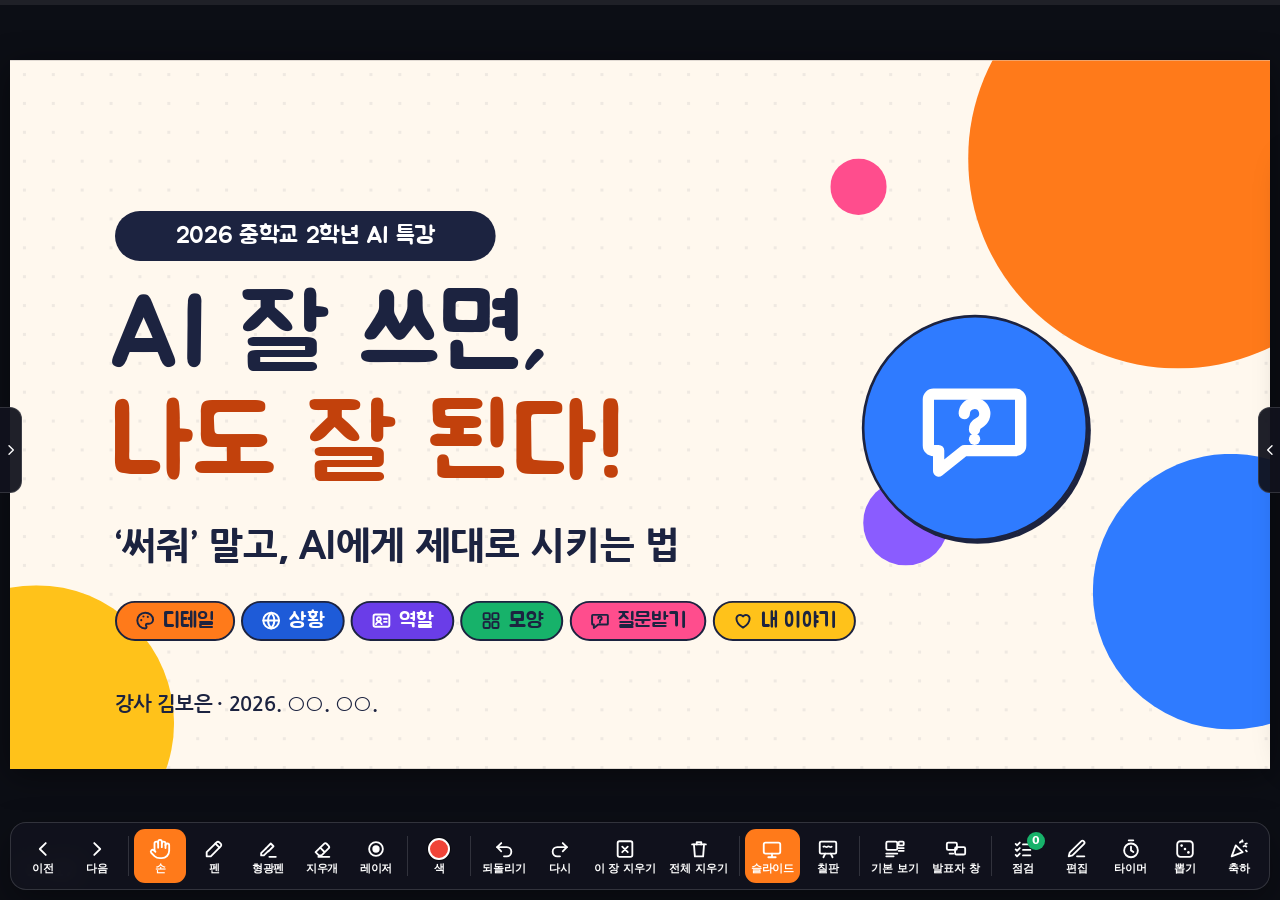
==== decks/2026-11-11-ai-prompt-class/index.html @ 07f56fdc "중2 프롬프트 특강 도입부 17장을 원칙 덱으로 옮김 (decks/2026-11-11-ai-prompt-class) - 선언형 HTML 슬라이드(<section class="sli" ====
<!DOCTYPE html>
<html lang="ko">
<head>
<meta charset="utf-8">
<meta name="viewport" content="width=device-width, initial-scale=1">
<title>AI 잘 쓰면, 나도 잘 된다! · 중2 프롬프트 특강</title>
<link rel="preconnect" href="https://fonts.googleapis.com">
<link rel="preconnect" href="https://fonts.gstatic.com" crossorigin>
<link rel="stylesheet" href="https://fonts.googleapis.com/css2?family=Jua&family=Nanum+Gothic:wght@400;700;800&display=swap">
<style id="hz-engine-style">
/* ===== ENGINE v1.0 ===== */
/* HTMLzip 공통 엔진 스타일 — 발표·필기·편집 UI와 모션 동작에 필요한 최소 스타일만 둔다.
   슬라이드 안의 글자 크기·색·배경 같은 디자인은 덱 디자인 구역에서 정한다. (docs/PRINCIPLES.md §5, §6) */

/* ---------- 1. 덱 구조 (JS가 없어도 모든 내용이 보이게) ---------- */
#deck{position:relative}
.slide{position:relative;width:1920px;height:1080px;overflow:hidden;box-sizing:border-box;isolation:isolate}
.slide > :not(.notes):not(.hz-x){position:absolute;box-sizing:border-box}
.slide .notes,#deck > template{display:none!important}
.slide img{max-width:none}

html.hz-ready,html.hz-ready body{margin:0;width:100%;height:100%;overflow:hidden;background:#0c0e15;overscroll-behavior:none}
html.hz-ready #deck{position:absolute;left:0;top:0;width:1920px;height:1080px}
html.hz-ready #deck > .slide{position:absolute;left:0;top:0;display:none}
html.hz-ready #deck > .slide.hz-active,html.hz-ready #deck > .slide.hz-leaving,html.hz-ready #deck > .slide.hz-measure{display:block}
html.hz-ready #deck > .slide.hz-leaving{z-index:1}
html.hz-ready #deck > .slide.hz-active{z-index:2}
html.hz-ready #deck > .slide.hz-measure{visibility:hidden;z-index:0}
html.hz-ready #deck > .slide.hz-under{z-index:3}

/* 등장 전 숨김: 엔진이 붙인 클래스로만 */
html.hz-motion-ready .hz-pending{visibility:hidden!important}
html.hz-motion-ready .hz-exited{visibility:hidden!important}
.hz-struck{opacity:.45}
.hz-rel{position:relative}
.slide [data-group] > *{position:absolute;box-sizing:border-box}

/* ---------- 2. 모션 · 상호작용에 필요한 최소 스타일 ---------- */
.hz-split-w{display:inline-block;white-space:nowrap}
.hz-split-c{display:inline-block;white-space:pre}
.hz-caret{display:inline-block;width:.08em;height:1em;margin-left:.04em;vertical-align:-.12em;background:currentColor;animation:hz-blink 1s steps(1) infinite}
@keyframes hz-blink{50%{opacity:0}}
.hz-typing{display:inline-flex;gap:.28em;align-items:center;padding:.15em 0}
.hz-typing i{width:.42em;height:.42em;border-radius:50%;background:currentColor;opacity:.35;animation:hz-dot 1s infinite}
.hz-typing i:nth-child(2){animation-delay:.15s}
.hz-typing i:nth-child(3){animation-delay:.3s}
@keyframes hz-dot{0%,80%,100%{opacity:.25;transform:translateY(0)}40%{opacity:.9;transform:translateY(-.25em)}}

/* 강조 */
.hz-em-hl{background-image:linear-gradient(transparent 58%,var(--highlight,rgba(255,214,0,.55)) 58%);background-repeat:no-repeat;background-size:100% 100%;-webkit-box-decoration-break:clone;box-decoration-break:clone}
.hz-em-ul{background-image:linear-gradient(var(--accent,#FF7A1A),var(--accent,#FF7A1A));background-repeat:no-repeat;background-position:0 100%;background-size:100% .12em;-webkit-box-decoration-break:clone;box-decoration-break:clone;padding-bottom:.04em}
.hz-em-color{color:var(--accent,#FF7A1A)!important}
.hz-em-circle,.hz-strike-line,.hz-spotlight,.hz-sparkle,.hz-flow,.hz-zoom-dim,.hz-tip{position:absolute;pointer-events:none}
.hz-em-circle{overflow:visible;z-index:50}
.hz-em-circle path{fill:none;stroke:var(--accent,#FF7A1A);stroke-width:7;stroke-linecap:round;stroke-linejoin:round}
.hz-spotlight{z-index:60;border-radius:24px;box-shadow:0 0 0 4000px rgba(5,7,14,.62)}
.hz-strike-line{left:-2%;top:50%;width:104%;height:.12em;min-height:5px;margin-top:-.06em;background:var(--accent,#F04438);border-radius:99px;z-index:5}
.hz-sparkle{width:46px;height:46px;margin:-23px 0 0 -23px;z-index:55;color:var(--accent,#FFC21A)}
.hz-sparkle svg{width:100%;height:100%;display:block}

/* 배경 움직임 */
.hz-amb-layer{position:absolute;inset:0;pointer-events:none;z-index:0;overflow:hidden}
.hz-amb-layer i{position:absolute;border-radius:50%;filter:blur(40px);opacity:.28}
.hz-amb-grad{background:linear-gradient(120deg,transparent 0%,var(--accent,#FF7A1A) 35%,transparent 55%,var(--accent,#FF7A1A) 80%,transparent 100%);background-size:300% 300%;opacity:.16}
canvas.hz-particles{position:absolute;left:0;top:0;width:1920px;height:1080px;pointer-events:none;z-index:0}

/* 뒤집기 카드 */
html.hz-ready [data-interact="flip"]{perspective:2200px;cursor:pointer}
html.hz-ready [data-interact="flip"] > .front,html.hz-ready [data-interact="flip"] > .back{position:absolute;inset:0;-webkit-backface-visibility:hidden;backface-visibility:hidden;transition:transform .7s cubic-bezier(.2,.8,.2,1)}
html.hz-ready [data-interact="flip"] > .back{transform:rotateY(180deg)}
html.hz-ready [data-interact="flip"].hz-flipped > .front{transform:rotateY(-180deg)}
html.hz-ready [data-interact="flip"].hz-flipped > .back{transform:rotateY(0)}
html.hz-motion-off [data-interact="flip"] > *{transition:none!important}
/* 가리개 */
html.hz-ready [data-interact="reveal"]{cursor:pointer}
.hz-cover{position:absolute;inset:0;z-index:40;display:flex;align-items:center;justify-content:center;gap:.4em;text-align:center;padding:.6em;
  background:var(--cover-bg,var(--accent,#FF7A1A));color:var(--cover-fg,#fff);border-radius:inherit;font-family:var(--font-display,inherit);font-size:max(1em,40px);line-height:1.3;box-sizing:border-box}
.hz-cover svg{width:1em;height:1em;flex:none}
/* 퀴즈 · 확대 · 핫스팟 */
html.hz-ready [data-interact="quiz"] [data-answer],html.hz-ready [data-interact="quiz"] .option{cursor:pointer}
.hz-correct{outline:6px solid #17B26A!important;outline-offset:4px}
.hz-wrong{opacity:.55}
html.hz-ready [data-interact="zoom"]{cursor:zoom-in}
html.hz-ready [data-interact="zoom"].hz-zoomed{cursor:zoom-out;z-index:80!important}
.hz-zoom-dim{inset:0;background:rgba(5,7,14,.6);z-index:79}
html.hz-ready [data-interact="hotspot"] .spot{cursor:pointer}
.hz-tip{z-index:70;max-width:560px;padding:.5em .8em;border-radius:18px;background:rgba(18,20,30,.94);color:#fff;font-size:32px;line-height:1.4;box-shadow:0 12px 30px rgba(0,0,0,.35)}
/* "클릭해 보세요" 힌트 */
.hz-hint{position:absolute;right:-18px;bottom:-18px;width:64px;height:64px;border-radius:50%;background:var(--accent,#FF7A1A);color:#fff;display:flex;align-items:center;justify-content:center;
  box-shadow:0 0 0 0 var(--accent,#FF7A1A);animation:hz-hint 1.6s ease-out infinite;z-index:45;pointer-events:none}
.hz-hint svg{width:34px;height:34px}
@keyframes hz-hint{0%{box-shadow:0 0 0 0 rgba(255,255,255,.6)}100%{box-shadow:0 0 0 26px rgba(255,255,255,0)}}
/* 잠금 해제 */
.hz-locked{filter:grayscale(1);opacity:.55}
.hz-lock{position:absolute;right:-12px;top:-12px;width:60px;height:60px;border-radius:50%;background:#3A3F55;color:#fff;display:flex;align-items:center;justify-content:center;border:4px solid #fff;z-index:46;pointer-events:none}
.hz-lock svg{width:30px;height:30px}
.hz-burst{position:absolute;inset:-30px;border-radius:40px;pointer-events:none;background:radial-gradient(circle,var(--accent,#FF7A1A) 0%,transparent 65%);opacity:0;z-index:-1}
/* 자동완성 */
.hz-ac-pick{background:var(--ac-pick,var(--accent,#FF7A1A))!important;color:var(--ac-pick-fg,#fff)!important}
/* 영상 */
.slide video{display:block;width:100%;height:100%;background:#000}
.hz-video-missing{position:absolute;inset:0;display:flex;flex-direction:column;align-items:center;justify-content:center;gap:16px;background:#11152a;color:#d6dbef;
  font:700 36px/1.35 var(--hz-ui);text-align:center;padding:40px;border:4px dashed #3a4166;border-radius:inherit;z-index:5}
.hz-video-missing small{font-size:26px;font-weight:500;color:#9aa3c7}
.hz-video-missing svg{width:84px;height:84px}
/* 챕터 전환 */
.hz-chapter-fx{position:absolute;inset:0;pointer-events:none;z-index:20;overflow:hidden}
.hz-chapter-fx i{position:absolute;top:-15%;left:-10%;width:120%;height:130%}

/* ---------- 3. 엔진 화면 (어떤 배경에서도 보이는 반투명 어두운 패널) ---------- */
:root{--hz-ui:"Pretendard","Apple SD Gothic Neo","Malgun Gothic","Noto Sans KR",system-ui,sans-serif;--hz-panel:rgba(17,19,29,.94);--hz-line:rgba(255,255,255,.14);--hz-text:#fff;--hz-sub:#aeb4cb;--hz-on:var(--accent,#FF7A1A)}
#hz-app,#hz-app *{box-sizing:border-box}
#hz-app{position:fixed;inset:0;overflow:hidden;font-family:var(--hz-ui);-webkit-font-smoothing:antialiased;-webkit-tap-highlight-color:transparent;user-select:none;-webkit-user-select:none}
#hz-viewport{position:absolute;overflow:hidden;touch-action:pan-y pinch-zoom}
#hz-stage{position:absolute;left:0;top:0;width:1920px;height:1080px;transform-origin:0 0;box-shadow:0 10px 50px rgba(0,0,0,.45)}
html.hz-fs #hz-stage{box-shadow:none}
#hz-stage .slide{user-select:text;-webkit-user-select:text}
html[data-hz-tool]:not([data-hz-tool="hand"]) #hz-viewport{touch-action:none}
html[data-hz-tool]:not([data-hz-tool="hand"]) #hz-stage .slide{user-select:none;-webkit-user-select:none}
#hz-board{position:absolute;inset:0;z-index:30;display:none;background:var(--board-bg,var(--bg,#fff))}
html.hz-board-on #hz-board{display:block}
canvas#hz-ink,canvas#hz-laser{position:absolute;left:0;top:0;width:1920px;height:1080px;pointer-events:none}
canvas#hz-ink{z-index:40}
canvas#hz-laser{z-index:41}
html[data-hz-tool="pen"] canvas#hz-ink,html[data-hz-tool="hl"] canvas#hz-ink,html[data-hz-tool="eraser"] canvas#hz-ink,html[data-hz-tool="laser"] canvas#hz-laser{pointer-events:auto}
html[data-hz-tool="pen"] canvas#hz-ink,html[data-hz-tool="hl"] canvas#hz-ink{cursor:crosshair}
html[data-hz-tool="eraser"] canvas#hz-ink,html[data-hz-tool="laser"] canvas#hz-laser{cursor:none}
html.hz-edit canvas#hz-ink,html.hz-edit canvas#hz-laser{display:none}
#hz-eraser-ring{position:fixed;border:2px solid #fff;box-shadow:0 0 0 1.5px rgba(0,0,0,.7),inset 0 0 0 1.5px rgba(0,0,0,.7);border-radius:50%;pointer-events:none;z-index:1500;display:none}
html[data-hz-tool="eraser"] #hz-eraser-ring.hz-show{display:block}
html.hz-idle,html.hz-idle *{cursor:none!important}

/* 진행 바 · 페이지 번호 */
#hz-progress{position:fixed;left:0;top:0;right:0;height:5px;background:rgba(255,255,255,.08);z-index:900;pointer-events:none}
#hz-progress i{display:block;height:100%;width:0;background:var(--hz-on);transition:width .35s cubic-bezier(.2,.8,.2,1)}
#hz-pageno{position:fixed;left:14px;bottom:14px;z-index:950;padding:7px 12px;border-radius:10px;background:var(--hz-panel);color:#fff;font:700 15px/1 var(--hz-ui);font-variant-numeric:tabular-nums;pointer-events:none;letter-spacing:.02em}
html.hz-fs #hz-pageno{left:12px;bottom:10px;padding:5px 9px;font-size:13px;background:rgba(10,12,20,.42);color:rgba(255,255,255,.78)}
html.hz-fs.hz-no-pageno #hz-pageno{display:none}
html[data-hz-tb="left"]:not(.hz-fs):not(.hz-tb-collapsed) #hz-pageno{left:96px}

/* 툴바 공통 */
.hz-bar{position:fixed;z-index:1000;display:flex;align-items:center;gap:2px;padding:6px;background:var(--hz-panel);color:var(--hz-text);border:1px solid var(--hz-line);border-radius:16px;box-shadow:0 12px 34px rgba(0,0,0,.35);
  -webkit-backdrop-filter:blur(10px);backdrop-filter:blur(10px);scrollbar-width:none}
.hz-bar::-webkit-scrollbar{display:none}
.hz-btn{flex:none;position:relative;display:flex;flex-direction:column;align-items:center;justify-content:center;gap:3px;min-width:52px;height:54px;padding:5px 6px 4px;border:0;border-radius:11px;background:transparent;color:inherit;
  font:600 11px/1.1 var(--hz-ui);cursor:pointer;white-space:nowrap;letter-spacing:-.01em}
.hz-btn svg{width:22px;height:22px;flex:none;stroke-width:2}
.hz-btn:hover{background:rgba(255,255,255,.12)}
.hz-btn:active{transform:translateY(1px)}
.hz-btn.hz-on{background:var(--hz-on);color:#fff}
.hz-btn[disabled]{opacity:.35;pointer-events:none}
.hz-btn .hz-badge{position:absolute;top:3px;right:4px;min-width:18px;height:18px;padding:0 5px;border-radius:9px;background:#F04438;color:#fff;font-size:11px;line-height:18px;font-weight:800}
.hz-btn .hz-badge.hz-ok{background:#17B26A}
.hz-btn .hz-sw{width:22px;height:22px;border-radius:50%;border:2px solid #fff;box-shadow:0 0 0 1px rgba(0,0,0,.5)}
.hz-sep{flex:none;width:1px;align-self:stretch;margin:7px 3px;background:var(--hz-line)}
#hz-toolbar{left:50%;bottom:10px;transform:translateX(-50%);max-width:calc(100vw - 20px);overflow-x:auto;transition:transform .28s cubic-bezier(.2,.8,.2,1),opacity .28s}
html[data-hz-tb="top"] #hz-toolbar{top:14px;bottom:auto}
html[data-hz-tb="left"] #hz-toolbar,html[data-hz-tb="right"] #hz-toolbar{top:50%;bottom:auto;transform:translateY(-50%);flex-direction:column;max-width:none;max-height:calc(100vh - 20px);overflow-x:hidden;overflow-y:auto}
html[data-hz-tb="left"] #hz-toolbar{left:10px}
html[data-hz-tb="right"] #hz-toolbar{left:auto;right:10px}
html[data-hz-tb="left"] #hz-toolbar .hz-sep,html[data-hz-tb="right"] #hz-toolbar .hz-sep{width:auto;height:1px;margin:3px 7px;align-self:stretch}
html.hz-tb-collapsed #hz-toolbar{display:none}
#hz-tb-expand{display:none;left:50%;bottom:10px;transform:translateX(-50%);padding:4px}
html.hz-tb-collapsed:not(.hz-fs) #hz-tb-expand{display:flex}
html[data-hz-tb="top"] #hz-tb-expand{top:12px;bottom:auto}
html[data-hz-tb="left"] #hz-tb-expand{left:10px;top:50%;bottom:auto;transform:translateY(-50%)}
html[data-hz-tb="right"] #hz-tb-expand{left:auto;right:10px;top:50%;bottom:auto;transform:translateY(-50%)}

/* 빠른 툴바 · 핸들 */
#hz-quick{right:30px;top:50%;transform:translate(calc(100% + 40px),-50%);flex-direction:column;max-height:calc(100vh - 30px);overflow-y:auto;transition:transform .28s cubic-bezier(.2,.8,.2,1)}
#hz-quick .hz-sep{width:auto;height:1px;margin:3px 7px}
html.hz-quick-open #hz-quick{transform:translate(0,-50%)}
.hz-handle{position:fixed;top:50%;z-index:1001;width:22px;height:86px;margin-top:-43px;border:1px solid var(--hz-line);background:var(--hz-panel);color:#fff;display:flex;align-items:center;justify-content:center;cursor:pointer;padding:0}
.hz-handle svg{width:16px;height:16px}
.hz-handle:hover{background:#2a2f45}
#hz-handle-l{left:0;border-radius:0 12px 12px 0;border-left:0}
#hz-handle-r{right:0;border-radius:12px 0 0 12px;border-right:0}
html.hz-thumbs-open #hz-handle-l{left:268px}
html.hz-quick-open #hz-handle-r svg,html.hz-thumbs-open #hz-handle-l svg{transform:scaleX(-1)}
html[data-hz-tb="left"]:not(.hz-tb-collapsed) #hz-handle-l{top:auto;bottom:70px;margin:0}
html[data-hz-tb="right"]:not(.hz-tb-collapsed) #hz-handle-r{top:auto;bottom:70px;margin:0}

/* 썸네일 패널 */
#hz-thumbs{position:fixed;left:0;top:0;bottom:0;width:268px;z-index:1050;background:var(--hz-panel);border-right:1px solid var(--hz-line);color:#fff;display:flex;flex-direction:column;
  transform:translateX(-100%);transition:transform .28s cubic-bezier(.2,.8,.2,1)}
html.hz-thumbs-open #hz-thumbs{transform:none}
html.hz-edit #hz-thumbs{top:56px}
.hz-th-tools{display:flex;flex-wrap:wrap;gap:4px;padding:10px 10px 8px;border-bottom:1px solid var(--hz-line)}
.hz-th-tools .hz-btn{min-width:46px;height:46px;font-size:10.5px}
.hz-th-tools .hz-btn svg{width:18px;height:18px}
.hz-th-list{flex:1;overflow-y:auto;padding:10px 10px 30px}
.hz-th{position:relative;display:flex;gap:8px;align-items:flex-start;padding:6px;border-radius:12px;cursor:pointer;margin-bottom:4px}
.hz-th:hover{background:rgba(255,255,255,.07)}
.hz-th.hz-cur{background:rgba(255,255,255,.1);box-shadow:inset 0 0 0 2px var(--hz-on)}
.hz-th.hz-picked{box-shadow:inset 0 0 0 2px #6aa4ff}
.hz-th.hz-cur.hz-picked{box-shadow:inset 0 0 0 2px var(--hz-on),0 0 0 2px #6aa4ff}
.hz-th-num{width:22px;flex:none;text-align:right;font:800 13px/1 var(--hz-ui);color:var(--hz-sub);padding-top:4px}
.hz-th-body{flex:1;min-width:0}
.hz-th-box{position:relative;width:200px;height:112.5px;overflow:hidden;border-radius:6px;background:#fff;box-shadow:0 1px 4px rgba(0,0,0,.4)}
.hz-th-title{font:600 12px/1.3 var(--hz-ui);color:#d9ddeb;margin-top:5px;white-space:nowrap;overflow:hidden;text-overflow:ellipsis}
.hz-th.hz-hid .hz-th-box{opacity:.35}
.hz-th.hz-hid .hz-th-title::after{content:" · 숨김";color:#ffb4ad}
.hz-th.hz-drop-before::before,.hz-th.hz-drop-after::after{content:"";position:absolute;left:6px;right:6px;height:4px;border-radius:2px;background:#6aa4ff}
.hz-th.hz-drop-before::before{top:-3px}
.hz-th.hz-drop-after::after{bottom:-3px}
.hz-thumb-stage{position:absolute;left:0;top:0;width:1920px;height:1080px;transform-origin:0 0;pointer-events:none}
.hz-thumb-stage > .slide{display:block!important;position:absolute;left:0;top:0;visibility:visible!important}
.hz-thumb-video{position:absolute;inset:0;background:#000;display:flex;align-items:center;justify-content:center;color:#fff}
.hz-thumb-video svg{width:160px;height:160px;opacity:.7}

/* 칠판 막대 */
#hz-boardbar{left:50%;top:14px;transform:translateX(-50%);display:none;padding:4px;gap:4px}
html.hz-board-on:not(.hz-fs) #hz-boardbar{display:flex}
#hz-boardbar .hz-btn{height:40px;min-width:44px;flex-direction:row;gap:6px;font-size:13px}
#hz-boardbar .hz-btn svg{width:18px;height:18px}
.hz-bb-label{font:800 14px/1 var(--hz-ui);padding:0 8px;font-variant-numeric:tabular-nums}

/* 색 팝오버 · 메뉴 */
.hz-pop{position:fixed;z-index:2600;background:var(--hz-panel);color:#fff;border:1px solid var(--hz-line);border-radius:14px;padding:12px;box-shadow:0 16px 40px rgba(0,0,0,.45);font:600 13px/1.4 var(--hz-ui);max-height:80vh;overflow:auto}
.hz-pop h4{margin:0 0 8px;font-size:12px;color:var(--hz-sub);font-weight:700}
.hz-pop .hz-row{display:flex;gap:8px;align-items:center;flex-wrap:wrap;margin-bottom:10px}
.hz-pop .hz-row:last-child{margin-bottom:0}
.hz-swatch{width:32px;height:32px;border-radius:50%;border:2px solid rgba(255,255,255,.35);cursor:pointer;padding:0}
.hz-swatch.hz-on{box-shadow:0 0 0 3px var(--hz-on);border-color:#fff}
.hz-size{width:42px;height:36px;border-radius:10px;border:1px solid var(--hz-line);background:transparent;color:#fff;display:flex;align-items:center;justify-content:center;cursor:pointer}
.hz-size.hz-on{background:var(--hz-on);border-color:transparent}
.hz-size i{display:block;border-radius:50%;background:currentColor}
.hz-chip{border:1px solid var(--hz-line);background:rgba(255,255,255,.06);color:#fff;border-radius:10px;padding:7px 11px;font:600 13px/1.2 var(--hz-ui);cursor:pointer}
.hz-chip:hover{background:rgba(255,255,255,.14)}
.hz-chip.hz-on{background:var(--hz-on);border-color:transparent}
.hz-menu{display:flex;flex-direction:column;min-width:200px;padding:6px}
.hz-menu button{text-align:left;border:0;background:transparent;color:#fff;font:600 14px/1.3 var(--hz-ui);padding:9px 12px;border-radius:9px;cursor:pointer}
.hz-menu button:hover{background:rgba(255,255,255,.12)}
.hz-icon-grid{display:grid;grid-template-columns:repeat(8,40px);gap:6px}
.hz-icon-grid button{width:40px;height:40px;border-radius:9px;border:1px solid var(--hz-line);background:rgba(255,255,255,.05);color:#fff;display:flex;align-items:center;justify-content:center;cursor:pointer;font-size:22px;padding:0}
.hz-icon-grid button:hover{background:rgba(255,255,255,.16)}
.hz-icon-grid svg{width:24px;height:24px}

/* 알림 */
#hz-toasts{position:fixed;left:50%;bottom:92px;transform:translateX(-50%);z-index:3100;display:flex;flex-direction:column;gap:8px;align-items:center;pointer-events:none}
.hz-toast{background:var(--hz-panel);color:#fff;border:1px solid var(--hz-line);padding:10px 18px;border-radius:12px;font:600 15px/1.4 var(--hz-ui);box-shadow:0 8px 24px rgba(0,0,0,.3);animation:hz-toast-in .25s cubic-bezier(.2,.8,.2,1) both;max-width:80vw;text-align:center}
@keyframes hz-toast-in{from{opacity:0;transform:translateY(12px)}to{opacity:1;transform:none}}
#hz-notice{position:fixed;right:16px;top:16px;z-index:3100;padding:8px 14px;border-radius:11px;background:var(--hz-panel);color:#fff;font:700 14px/1 var(--hz-ui);display:flex;gap:7px;align-items:center;pointer-events:none;opacity:0;transition:opacity .2s}
#hz-notice svg{width:18px;height:18px}
#hz-notice.hz-show{opacity:1}
#hz-jump{position:fixed;left:50%;top:24px;transform:translateX(-50%);z-index:3100;padding:12px 22px;border-radius:14px;background:var(--hz-panel);color:#fff;font:800 22px/1 var(--hz-ui);display:none}
#hz-jump.hz-show{display:block}

/* 모달 · 오버레이 */
.hz-overlay{position:fixed;inset:0;z-index:3000;background:rgba(5,6,12,.62);display:flex;align-items:center;justify-content:center;padding:20px;font-family:var(--hz-ui)}
.hz-modal{background:#1a1d2b;color:#fff;border:1px solid var(--hz-line);border-radius:18px;width:min(680px,96vw);max-height:90vh;display:flex;flex-direction:column;box-shadow:0 24px 70px rgba(0,0,0,.5);overflow:hidden;font-size:15px;line-height:1.55;user-select:text;-webkit-user-select:text}
.hz-modal.hz-wide{width:min(1040px,96vw)}
.hz-modal h3{margin:0;padding:16px 20px;font-size:18px;border-bottom:1px solid var(--hz-line);display:flex;align-items:center;gap:10px}
.hz-modal h3 .hz-x-btn{margin-left:auto}
.hz-mb{padding:16px 20px;overflow:auto;display:flex;flex-direction:column;gap:12px}
.hz-mf{padding:12px 20px;border-top:1px solid var(--hz-line);display:flex;justify-content:flex-end;gap:8px}
.hz-b{height:38px;padding:0 16px;border-radius:10px;border:1px solid var(--hz-line);background:rgba(255,255,255,.06);color:#fff;font:700 14px/1 var(--hz-ui);cursor:pointer}
.hz-b:hover{background:rgba(255,255,255,.14)}
.hz-b.hz-primary{background:var(--hz-on);border-color:transparent}
.hz-b.hz-danger{background:#F04438;border-color:transparent}
.hz-x-btn{width:34px;height:34px;border-radius:9px;border:0;background:transparent;color:#fff;cursor:pointer;display:flex;align-items:center;justify-content:center}
.hz-x-btn:hover{background:rgba(255,255,255,.12)}
.hz-x-btn svg{width:18px;height:18px}
.hz-modal table{width:100%;border-collapse:collapse}
.hz-modal td{padding:6px 8px;border-bottom:1px solid var(--hz-line);vertical-align:top}
.hz-modal td:first-child{white-space:nowrap;width:44%;color:#dfe3f1}
.hz-modal kbd{display:inline-block;min-width:22px;text-align:center;background:rgba(255,255,255,.1);border:1px solid rgba(255,255,255,.22);border-bottom-width:2px;border-radius:6px;padding:1px 6px;font:700 12px/1.5 var(--hz-ui);margin:1px 2px}
.hz-cols{display:grid;grid-template-columns:1fr 1fr;gap:20px}
.hz-cols h4{margin:4px 0 6px;font-size:14px;color:var(--hz-sub)}
.hz-field{display:flex;flex-direction:column;gap:6px}
.hz-field > label,.hz-label{font-weight:700;font-size:13px;color:var(--hz-sub)}
.hz-modal input[type=text],.hz-modal input[type=number],.hz-modal textarea,.hz-modal select,#hz-props input[type=text],#hz-props input[type=number],#hz-props textarea,#hz-props select{
  font:500 14px/1.3 var(--hz-ui);color:#fff;background:#0f111a;border:1px solid var(--hz-line);border-radius:9px;padding:7px 9px;width:100%}
.hz-modal textarea{min-height:140px;resize:vertical}
.hz-toc{display:flex;flex-direction:column;gap:2px}
.hz-toc button{display:flex;gap:12px;align-items:center;text-align:left;border:0;background:transparent;color:#fff;padding:9px 12px;border-radius:10px;font:600 16px/1.3 var(--hz-ui);cursor:pointer}
.hz-toc button:hover{background:rgba(255,255,255,.1)}
.hz-toc button.hz-cur{background:var(--hz-on)}
.hz-toc button b{width:30px;text-align:right;color:var(--hz-sub);font-variant-numeric:tabular-nums}
.hz-toc button.hz-cur b{color:#fff}
.hz-toc button.hz-hid{opacity:.5}
.hz-check-item{display:flex;gap:10px;align-items:flex-start;text-align:left;border:1px solid var(--hz-line);background:rgba(255,255,255,.04);color:#fff;padding:10px 12px;border-radius:10px;font:500 14px/1.45 var(--hz-ui);cursor:pointer;width:100%}
.hz-check-item:hover{background:rgba(255,255,255,.1)}
.hz-check-item b{flex:none;min-width:54px;color:var(--hz-sub)}

/* 타이머 */
#hz-timer{position:fixed;right:20px;top:20px;z-index:1200;width:330px;background:var(--hz-panel);color:#fff;border:1px solid var(--hz-line);border-radius:18px;padding:10px 14px 14px;box-shadow:0 14px 40px rgba(0,0,0,.4);display:none;font-family:var(--hz-ui)}
#hz-timer.hz-show{display:block}
.hz-tm-head{display:flex;align-items:center;gap:6px;font:700 13px/1 var(--hz-ui);color:var(--hz-sub);cursor:move;margin-bottom:4px;touch-action:none}
.hz-tm-head .hz-grow{flex:1}
.hz-tm-head button{border:0;background:rgba(255,255,255,.08);color:#fff;border-radius:7px;padding:5px 8px;font:700 12px/1 var(--hz-ui);cursor:pointer}
.hz-tm-head button.hz-on{background:var(--hz-on)}
.hz-tm-disp{font:800 76px/1.1 var(--hz-ui);text-align:center;font-variant-numeric:tabular-nums;letter-spacing:.01em;cursor:text}
.hz-tm-disp input{width:100%;font:800 54px/1.1 var(--hz-ui);text-align:center;border-radius:12px;border:0;padding:4px}
.hz-tm-row{display:flex;gap:6px;justify-content:center;flex-wrap:wrap;margin-top:8px}
.hz-tm-row button{border:0;background:rgba(255,255,255,.1);color:#fff;border-radius:9px;padding:7px 10px;font:700 14px/1 var(--hz-ui);cursor:pointer;display:flex;align-items:center;gap:5px}
.hz-tm-row button:hover{background:rgba(255,255,255,.2)}
.hz-tm-row button.hz-primary{background:var(--hz-on)}
.hz-tm-row svg{width:15px;height:15px}
#hz-timer.hz-warn .hz-tm-disp{color:#FFC21A}
#hz-timer.hz-done{animation:hz-tm-done 1s steps(1) 3}
@keyframes hz-tm-done{50%{background:#F04438}}
#hz-timer.hz-big{left:50%!important;top:50%!important;right:auto!important;transform:translate(-50%,-50%);width:min(780px,92vw);padding:18px 30px 28px}
#hz-timer.hz-big .hz-tm-disp{font-size:min(220px,24vw)}

/* 랜덤 뽑기 */
.hz-picker{width:min(1240px,96vw);height:min(720px,90vh);background:#1a1d2b;border:1px solid var(--hz-line);border-radius:22px;display:grid;grid-template-columns:1.55fr 1fr;overflow:hidden;color:#fff;box-shadow:0 30px 80px rgba(0,0,0,.55)}
.hz-pk-main{padding:26px 30px;display:flex;flex-direction:column;align-items:center;gap:18px;min-height:0}
.hz-pk-title{align-self:stretch;display:flex;align-items:center;gap:8px;font:800 18px/1 var(--hz-ui)}
.hz-pk-title svg{width:22px;height:22px}
.hz-pk-disp{width:100%;flex:1;min-height:0;display:flex;align-items:center;justify-content:center;text-align:center;padding:20px;border-radius:22px;background:#0f111a;border:2px solid var(--hz-line);
  font-family:var(--font-display,var(--hz-ui));font-size:min(110px,9vw);line-height:1.15;word-break:keep-all}
.hz-pk-disp.hz-win{background:var(--hz-on);border-color:transparent}
.hz-pk-go{font:800 26px/1 var(--hz-ui);padding:16px 64px;border-radius:999px;border:0;background:var(--hz-on);color:#fff;cursor:pointer}
.hz-pk-hist{display:flex;flex-wrap:wrap;gap:6px;align-self:stretch;min-height:30px}
.hz-pk-hist span{background:rgba(255,255,255,.1);border-radius:999px;padding:4px 11px;font:700 14px/1.3 var(--hz-ui)}
.hz-pk-side{padding:22px;display:flex;flex-direction:column;gap:10px;border-left:1px solid var(--hz-line);min-height:0;font-size:14px;background:#151826}
.hz-pk-side textarea{flex:1;min-height:100px;font:500 16px/1.45 var(--hz-ui);color:#fff;background:#0f111a;border:1px solid var(--hz-line);border-radius:12px;padding:10px;resize:none}
.hz-pk-side label{display:flex;gap:8px;align-items:center;font-weight:600}

/* 발표자 보기 (한 창) */
#hz-presenter{position:fixed;top:0;right:0;bottom:0;width:36%;z-index:900;background:#11131d;border-left:1px solid var(--hz-line);color:#fff;display:none;flex-direction:column;gap:12px;padding:16px;font-family:var(--hz-ui)}
html.hz-view-presenter:not(.hz-edit) #hz-presenter{display:flex}
.hz-pv-top{display:flex;gap:16px;align-items:baseline;flex-wrap:wrap}
.hz-pv-top span{font:600 12px/1 var(--hz-ui);color:var(--hz-sub)}
.hz-pv-top b{font:800 26px/1 var(--hz-ui);font-variant-numeric:tabular-nums;margin-right:6px}
.hz-pv-label{font:700 12px/1 var(--hz-ui);color:var(--hz-sub);letter-spacing:.02em}
.hz-pv-next{position:relative;width:100%;aspect-ratio:16/9;background:#000;border-radius:10px;overflow:hidden}
.hz-pv-notes{flex:1;min-height:0;overflow:auto;background:#1b1e2c;border-radius:12px;padding:14px 16px;font:500 21px/1.6 var(--hz-ui);white-space:pre-wrap;user-select:text;-webkit-user-select:text}
/* 발표자 창 (별도 창) */
body.hz-pw{margin:0;background:#11131d;color:#fff;font-family:var(--hz-ui);height:100vh;overflow:hidden}
.hz-pw-wrap{position:fixed;inset:0;display:grid;grid-template-rows:auto 1fr}
.hz-pw-top{display:flex;align-items:center;gap:14px;padding:12px 18px;background:#0b0d16;flex-wrap:wrap}
.hz-pw-top .hz-grow{flex:1}
.hz-pw-top span{font:600 12px/1 var(--hz-ui);color:var(--hz-sub)}
.hz-pw-top b{font:800 26px/1 var(--hz-ui);font-variant-numeric:tabular-nums;margin-right:4px}
.hz-pw-body{display:grid;grid-template-columns:1.6fr 1fr;gap:18px;padding:18px;min-height:0}
.hz-pw-col{display:flex;flex-direction:column;gap:8px;min-height:0}
.hz-pw-cur,.hz-pw-next{position:relative;width:100%;aspect-ratio:16/9;background:#000;border-radius:10px;overflow:hidden;flex:none}

/* ---------- 4. 전체 화면: 슬라이드와 페이지 번호만 ---------- */
html.hz-fs #hz-progress,html.hz-fs #hz-quick,html.hz-fs .hz-handle,html.hz-fs #hz-thumbs,html.hz-fs #hz-presenter,html.hz-fs #hz-tb-expand,html.hz-fs #hz-boardbar{display:none!important}
html.hz-fs #hz-toolbar{display:flex!important;opacity:0;pointer-events:none;transform:translate(-50%,calc(100% + 30px))}
html.hz-fs[data-hz-tb="top"] #hz-toolbar{transform:translate(-50%,calc(-100% - 30px))}
html.hz-fs[data-hz-tb="left"] #hz-toolbar{transform:translate(calc(-100% - 30px),-50%)}
html.hz-fs[data-hz-tb="right"] #hz-toolbar{transform:translate(calc(100% + 30px),-50%)}
html.hz-fs.hz-peek #hz-toolbar{opacity:1;pointer-events:auto;transform:translate(-50%,0)}
html.hz-fs.hz-peek[data-hz-tb="left"] #hz-toolbar,html.hz-fs.hz-peek[data-hz-tb="right"] #hz-toolbar{transform:translate(0,-50%)}

/* ---------- 5. 편집 모드 ---------- */
#hz-editbar{position:fixed;left:0;right:0;top:0;height:56px;z-index:1100;display:none;align-items:center;gap:2px;padding:0 10px;background:#141725;border-bottom:1px solid var(--hz-line);color:#fff;overflow-x:auto;scrollbar-width:none}
#hz-editbar::-webkit-scrollbar{display:none}
html.hz-edit #hz-editbar{display:flex}
#hz-editbar .hz-btn{height:48px;min-width:46px;font-size:10.5px}
#hz-editbar .hz-btn svg{width:19px;height:19px}
#hz-editbar .hz-title{font:800 14px/1 var(--hz-ui);padding:0 10px 0 4px;white-space:nowrap;color:var(--hz-on)}
#hz-editbar .hz-grow{flex:1}
#hz-editbar .hz-state{font:600 12px/1 var(--hz-ui);color:var(--hz-sub);padding:0 8px;white-space:nowrap}
#hz-props{position:fixed;right:0;top:56px;bottom:0;width:316px;z-index:1050;display:none;flex-direction:column;background:#141725;border-left:1px solid var(--hz-line);color:#fff;overflow-y:auto;font:500 13px/1.4 var(--hz-ui);user-select:text;-webkit-user-select:text}
html.hz-edit #hz-props{display:flex}
.hz-ps{padding:12px 14px;border-bottom:1px solid var(--hz-line);display:flex;flex-direction:column;gap:8px}
.hz-ps h4{margin:0;font:800 13px/1 var(--hz-ui);color:var(--hz-on);display:flex;align-items:center;gap:6px}
.hz-ps .hz-g2{display:grid;grid-template-columns:1fr 1fr;gap:6px}
.hz-ps .hz-g4{display:grid;grid-template-columns:repeat(4,1fr);gap:6px}
.hz-ps label{display:flex;flex-direction:column;gap:3px;font:700 11.5px/1.2 var(--hz-ui);color:var(--hz-sub)}
.hz-ps label.hz-inline{flex-direction:row;align-items:center;gap:8px;color:#e6e9f4;font-size:13px}
.hz-ps input[type=color]{width:100%;height:32px;border:1px solid var(--hz-line);border-radius:8px;background:#0f111a;padding:2px;cursor:pointer}
.hz-ps input[type=range]{width:100%}
.hz-ps .hz-btns{display:flex;flex-wrap:wrap;gap:5px}
.hz-ps .hz-btns button{flex:1 1 auto;min-width:38px;height:32px;padding:0 8px;border-radius:8px;border:1px solid var(--hz-line);background:rgba(255,255,255,.05);color:#fff;font:700 12.5px/1 var(--hz-ui);cursor:pointer;display:flex;align-items:center;justify-content:center;gap:4px}
.hz-ps .hz-btns button:hover{background:rgba(255,255,255,.14)}
.hz-ps .hz-btns button.hz-on{background:var(--hz-on);border-color:transparent}
.hz-ps .hz-btns svg{width:16px;height:16px}
.hz-ps .hz-hint-t{color:var(--hz-sub);font-size:12px;line-height:1.45}
.hz-ps .hz-sws{display:flex;flex-wrap:wrap;gap:4px}
.hz-ps .hz-sws button{width:22px;height:22px;border-radius:6px;border:1px solid rgba(255,255,255,.3);cursor:pointer;padding:0}
#hz-edit-layer{position:absolute;inset:0;z-index:70;pointer-events:none;display:none}
html.hz-edit #hz-edit-layer{display:block}
.hz-sel{position:absolute;border:calc(2px * var(--hz-inv,1)) solid #3D8BFF;pointer-events:none}
.hz-sel.hz-inner{border-style:dashed;border-color:#FF4D8D}
.hz-sel.hz-multi{border-color:#7fb0ff}
.hz-h{position:absolute;width:calc(14px * var(--hz-inv,1));height:calc(14px * var(--hz-inv,1));margin:calc(-7px * var(--hz-inv,1)) 0 0 calc(-7px * var(--hz-inv,1));background:#fff;border:calc(2px * var(--hz-inv,1)) solid #3D8BFF;border-radius:3px;pointer-events:auto;touch-action:none}
.hz-h[data-h=nw]{left:0;top:0;cursor:nwse-resize}.hz-h[data-h=n]{left:50%;top:0;cursor:ns-resize}.hz-h[data-h=ne]{left:100%;top:0;cursor:nesw-resize}
.hz-h[data-h=e]{left:100%;top:50%;cursor:ew-resize}.hz-h[data-h=se]{left:100%;top:100%;cursor:nwse-resize}.hz-h[data-h=s]{left:50%;top:100%;cursor:ns-resize}
.hz-h[data-h=sw]{left:0;top:100%;cursor:nesw-resize}.hz-h[data-h=w]{left:0;top:50%;cursor:ew-resize}
.hz-h[data-h=rot]{left:50%;top:calc(-40px * var(--hz-inv,1));border-radius:50%;cursor:grab}
.hz-rot-line{position:absolute;left:50%;top:calc(-34px * var(--hz-inv,1));width:calc(2px * var(--hz-inv,1));height:calc(34px * var(--hz-inv,1));background:#3D8BFF}
.hz-step-tag{position:absolute;left:calc(-14px * var(--hz-inv,1));top:calc(-14px * var(--hz-inv,1));min-width:calc(28px * var(--hz-inv,1));height:calc(28px * var(--hz-inv,1));padding:0 calc(6px * var(--hz-inv,1));border-radius:calc(14px * var(--hz-inv,1));background:#FF4D8D;color:#fff;font:800 calc(15px * var(--hz-inv,1))/calc(28px * var(--hz-inv,1)) var(--hz-ui);text-align:center}
.hz-guide{position:absolute;background:#FF4D8D;pointer-events:none}
.hz-guide.hz-gv{top:0;bottom:0;width:calc(1.5px * var(--hz-inv,1))}
.hz-guide.hz-gh{left:0;right:0;height:calc(1.5px * var(--hz-inv,1))}
.hz-marquee{position:absolute;border:calc(1.5px * var(--hz-inv,1)) dashed #3D8BFF;background:rgba(61,139,255,.1)}
html.hz-edit #hz-stage .slide > :not(.notes){cursor:move}
html.hz-edit #hz-stage .slide [contenteditable]{cursor:text;outline:calc(2px * var(--hz-inv,1)) dashed #3D8BFF;outline-offset:calc(4px * var(--hz-inv,1))}
html.hz-edit #hz-stage video{pointer-events:none}
html.hz-edit #hz-stage .slide{user-select:none;-webkit-user-select:none}
html.hz-edit #hz-stage .slide [contenteditable]{user-select:text;-webkit-user-select:text}
html.hz-edit .hz-hint,html.hz-edit .hz-cover{display:none!important}
html.hz-edit #hz-progress,html.hz-edit #hz-toolbar,html.hz-edit #hz-quick,html.hz-edit #hz-handle-r,html.hz-edit #hz-tb-expand,html.hz-edit #hz-boardbar{display:none!important}
html.hz-edit #hz-handle-l{top:auto;bottom:16px;margin:0}
html.hz-edit #hz-pageno{display:none}

/* ---------- 6. 인쇄 · PDF: 모든 단계를 펼쳐서 한 장에 한 슬라이드 ---------- */
@media print{
  @page{size:1920px 1080px;margin:0}
  html.hz-ready,html.hz-ready body{width:auto;height:auto;overflow:visible;background:#fff}
  #hz-app{position:static;overflow:visible}
  #hz-viewport{position:static!important;width:auto!important;height:auto!important;overflow:visible}
  #hz-stage{position:static;transform:none!important;width:auto;height:auto;box-shadow:none}
  html.hz-ready #deck{position:static;width:1920px;height:auto}
  html.hz-ready #deck > .slide{display:block!important;position:relative!important;transform:none!important;opacity:1!important;clip-path:none!important;page-break-after:always;break-after:page;visibility:visible!important}
  html.hz-ready #deck > .slide[data-hidden]{display:none!important}
  .hz-pending,.hz-exited{visibility:visible!important}
  .hz-locked{filter:none!important;opacity:1!important}
  .hz-lock,.hz-cover,.hz-hint,.hz-spotlight,.hz-zoom-dim,.hz-tip,.hz-amb-layer,canvas.hz-particles,.hz-chapter-fx{display:none!important}
  html.hz-ready [data-interact="flip"]{display:flex;gap:16px}
  html.hz-ready [data-interact="flip"] > .front,html.hz-ready [data-interact="flip"] > .back{position:relative!important;inset:auto;flex:1;transform:none!important;-webkit-backface-visibility:visible;backface-visibility:visible}
  #hz-board,canvas#hz-ink,canvas#hz-laser,#hz-edit-layer,.hz-bar,.hz-handle,#hz-thumbs,#hz-props,#hz-presenter,#hz-timer,#hz-pageno,#hz-progress,#hz-toasts,#hz-notice,#hz-jump,.hz-overlay,.hz-pop,canvas#hz-fx,#hz-eraser-ring{display:none!important}
}
</style>
<style id="hz-deck-style">
/* ===== DECK DESIGN ===== */
/* AI 잘 쓰면, 나도 잘 된다! — 중2 프롬프트 특강
   크림색 점무늬 바탕 · 남색 굵은 테두리와 그림자 · 주황·파랑·보라·초록·분홍·노랑
   제목·강조·버튼은 주아, 본문은 나눔고딕(본문 44px 이상) · 이모지 없이 선 아이콘만
   글자 대비 4.5:1 이상: 밝은 색 바탕에는 남색 글씨, 흰 글씨는 진한 색 바탕에만 */
:root{
  --bg:#FFF8EE; --fg:#1C2340; --muted:#4A5170; --accent:#FF7A1A;
  --orange:#FF7A1A; --yellow:#FFC21A; --green:#17B26A; --teal:#12B5B0; --pink:#FF4D8D;
  --blue:#1E5BD8; --purple:#6A3DE8; --red:#C8291D; --navy:#151B3A;
  --orange-t:#C2410C; --green-t:#0B7A45; --teal-t:#0B7570;
  --sky:#2F7BFF; --violet:#8A5CFF; /* 그림·아이콘 장식용 밝은 색 (글씨에는 쓰지 않아요) */
  --palette:#FF7A1A,#FFC21A,#17B26A,#12B5B0,#FF4D8D,#1E5BD8,#6A3DE8,#C8291D,#151B3A,#FFF1E5,#EAFBF2,#FFF0EF,#E7FAF9;
  --confetti-colors:#FF7A1A,#2F7BFF,#8A5CFF,#17B26A,#FF4D8D,#FFC21A;
  --transition-colors:#FFC21A,#FF4D8D,#FF7A1A,#FFFFFF,#1E5BD8;
  --highlight:#FFE58A; --ac-pick:#FFC21A; --ac-pick-fg:#1C2340;
  --cover-bg:#FF7A1A; --cover-fg:#1C2340;
  --font-display:'Jua','Apple SD Gothic Neo','Malgun Gothic','Noto Sans KR',sans-serif;
  --font-body:'Nanum Gothic','NanumGothic','Apple SD Gothic Neo','Malgun Gothic','Noto Sans KR',sans-serif;
}
.slide{background-color:var(--bg);background-image:radial-gradient(rgba(28,35,64,.07) 2.6px,transparent 2.8px);background-size:44px 44px;
  color:var(--fg);font-family:var(--font-body);font-size:46px;font-weight:800;line-height:1.45;word-break:keep-all;overflow-wrap:break-word;-webkit-font-smoothing:antialiased}
.slide.navy{background-color:var(--navy);background-image:none;color:#fff}
.slide.ch{background-image:none;color:#fff}
.slide.ch.blue{background-color:var(--blue);--transition-colors:#FFC21A,#FF4D8D,#FF7A1A,#FFFFFF,#1E5BD8}
.slide.ch.purple{background-color:var(--purple);--transition-colors:#FFC21A,#2F7BFF,#FF4D8D,#FFFFFF,#6A3DE8}
.slide b,.slide strong{font-weight:800}
.slide h1,.slide h2,.slide p,.slide ul,.slide ol{margin:0}
.slide h1,.slide h2,.fun{font-family:var(--font-display);font-weight:400;font-synthesis:none}
.slide h1 b,.slide h2 b,.fun b{font-weight:inherit}
.title{font-size:92px;line-height:1.15}
.mid{display:flex;flex-direction:column;justify-content:center}
.center{text-align:center}
.c-orange{color:var(--orange-t)} .c-blue{color:var(--blue)} .c-purple{color:var(--purple)} .c-red{color:var(--red)} .c-green{color:var(--green-t)}
/* 선 아이콘 */
.ico{width:1em;height:1em;vertical-align:-.14em;flex:none;display:inline-block}
.badge{display:inline-flex;align-items:center;justify-content:center;width:2.3em;height:2.3em;border-radius:50%;background:var(--c,var(--sky));color:#fff;border:4px solid var(--fg);box-shadow:4px 4px 0 var(--fg);vertical-align:middle}
.badge .ico{width:1.25em;height:1.25em}
.iline{display:inline-flex;align-items:center;gap:.35em}
.iline > .ico{color:var(--c,currentColor)}
.ic{line-height:1;margin-bottom:.45em}
/* 카드 · 막대 · 알약 */
.card{background:#fff;border:4px solid var(--fg);border-radius:28px;padding:34px 40px;box-shadow:8px 8px 0 var(--fg)}
.card.peach{background:#FFF1E5} .card.rose{background:#FFF0EF} .card.mint{background:#EAFBF2} .card.aqua{background:#E7FAF9}
.card.bad{background:#FFF0EF;border-color:var(--red);box-shadow:8px 8px 0 var(--red)}
.card.good{background:#EAFBF2;border-color:var(--green-t);box-shadow:8px 8px 0 var(--green-t)}
.card.pic{display:flex;flex-direction:column;align-items:center;text-align:center;font-size:44px;padding:28px 30px 36px}
.card.pic .art{flex:1;min-height:0}
.bar{display:flex;flex-direction:column;align-items:center;justify-content:center;text-align:center;background:var(--fg);color:#fff;border:4px solid var(--fg);border-radius:28px;box-shadow:8px 8px 0 var(--fg);
  padding:14px 40px;font-family:var(--font-display);font-weight:400;font-size:54px;line-height:1.3}
.bar .sub{font-family:var(--font-body);font-weight:800;font-size:.62em;margin-top:.3em}
.bar .y{color:var(--yellow)}
.bar.orange{background:var(--orange);color:var(--fg)}
.bar.yellow{background:var(--yellow);color:var(--fg)}
.bar.teal{background:var(--teal-t)}
.bar.teal .y{color:#FFF3B0}
.pill{display:flex;align-items:center;justify-content:center;border-radius:999px;background:var(--fg);color:#fff;font-family:var(--font-display);font-weight:400;font-size:34px;line-height:1.2;padding:0 24px;white-space:nowrap}
.pill.orange{background:var(--orange);color:var(--fg)} .pill.green{background:var(--green);color:var(--fg)}
.pill.red{background:var(--red)} .pill.purple{background:var(--purple)}
.pill.white{background:#fff;color:var(--fg);border:4px solid var(--fg);box-shadow:6px 6px 0 var(--fg)}
.ct{font-family:var(--font-display);font-weight:400;font-size:1.25em;line-height:1.25;margin-bottom:.35em}
.chips{display:flex;flex-wrap:wrap;align-content:center}
.chip{display:inline-flex;align-items:center;gap:.35em;padding:.24em .85em;border-radius:999px;border:3px solid var(--fg);background:var(--c,#fff);color:var(--fg);margin:0 .3em .35em 0;line-height:1.25;font-family:var(--font-display);font-weight:400}
.chip.dark{color:#fff}
.tag{display:inline-flex;align-items:center;gap:.3em;padding:.14em .75em;border-radius:999px;font-size:.8em;font-family:var(--font-display);font-weight:400;color:#fff}
.tag .ico{stroke-width:3}
.tag.bad{background:var(--red)} .tag.good{background:var(--green-t)}
.hl{background:linear-gradient(transparent 58%,var(--highlight) 58%)}
.bubble-q{display:inline-block;background:#fff;border:3px solid var(--fg);border-radius:26px 26px 26px 6px;padding:.25em .8em;margin:0 .45em .2em 0;font-family:var(--font-display);font-weight:400}
.ask{display:flex;align-items:center;justify-content:center;background:#fff;border:4px solid var(--fg);border-radius:999px;box-shadow:5px 5px 0 var(--fg);font-family:var(--font-display);font-weight:400;font-size:44px}
ul.clean{list-style:none;padding:0}
ul.clean li{margin:.35em 0;position:relative;padding-left:1.4em}
ul.xlist li::before{content:"";position:absolute;left:0;top:.22em;width:1em;height:1em;border-radius:50%;background:var(--red) url("data:image/svg+xml,%3Csvg xmlns='http://www.w3.org/2000/svg' viewBox='0 0 24 24' fill='none' stroke='white' stroke-width='3.4' stroke-linecap='round'%3E%3Cpath d='M7 7l10 10M17 7L7 17'/%3E%3C/svg%3E") center/62% no-repeat}
ol.steps{padding-left:1.3em}
ol.steps li{margin:.35em 0}
.num{flex:none;width:96px;height:96px;border-radius:50%;background:var(--c);color:#fff;font-family:var(--font-display);font-size:54px;display:flex;align-items:center;justify-content:center;border:4px solid var(--fg)}
.mrow{display:flex;gap:30px;align-items:center;font-size:42px;padding:26px 34px}
.mrow .ct{margin:0 0 .2em}
.mrow .mb{font-size:.9em}
/* 그림 자리: 그림 파일이 생기면 data-art 이름의 그림을 <img>로 넣어요 */
.art{display:flex;align-items:center;justify-content:center}
.frame{background:#fff;border:4px solid var(--fg);border-radius:24px;box-shadow:8px 8px 0 var(--fg);overflow:hidden}
.ph{display:flex;flex-direction:column;align-items:center;justify-content:center;gap:18px;text-align:center;font-size:44px;line-height:1.3;
  background:#fff repeating-linear-gradient(135deg,rgba(28,35,64,.04) 0 18px,transparent 18px 36px)}
.ph small{font-family:var(--font-body);font-size:30px;font-weight:700;color:var(--muted)}
.blob{border-radius:50%}
/* 뒤집기 카드 */
.flip > .front,.flip > .back{display:flex;flex-direction:column;align-items:center;justify-content:center;text-align:center;gap:16px;background:#fff;border:4px solid var(--fg);border-radius:28px;box-shadow:8px 8px 0 var(--fg);padding:30px 36px}
.flip.peach > .front,.flip.peach > .back{background:#FFF1E5}
.flip .q{font-family:var(--font-display);font-size:76px;line-height:1.2}
.flip .fq{font-size:44px}
.flip .lbl{font-family:var(--font-display);font-size:48px}
.flip .ans{font-family:var(--font-display);font-size:68px;line-height:1.3}
/* 채팅 */
.chat{display:flex;flex-direction:column;background:#fff;border:4px solid var(--fg);border-radius:36px;box-shadow:10px 10px 0 var(--fg);overflow:hidden;font-size:38px;font-weight:700}
.chat-head{padding:22px 30px;border-bottom:3px solid #EEF0F6;display:flex;align-items:center;gap:12px;font-size:32px;font-family:var(--font-display);font-weight:400}
.chat-dot{width:16px;height:16px;border-radius:50%;background:var(--green)}
.chat-body{flex:1;min-height:0;padding:28px;display:flex;flex-direction:column;gap:22px;justify-content:flex-end;background:#F7F8FC}
.msg{display:flex;align-items:flex-end;gap:14px}
.msg.me{justify-content:flex-end}
.bubble{max-width:80%;padding:18px 26px;border-radius:28px;line-height:1.45}
.msg.me .bubble{background:var(--blue);color:#fff;border-bottom-right-radius:8px}
.msg.ai .bubble{background:#fff;border:3px solid #E3E6EF;border-bottom-left-radius:8px;color:var(--fg)}
.avatar{width:62px;height:62px;border-radius:50%;background:var(--violet);border:3px solid var(--fg);color:#fff;display:flex;align-items:center;justify-content:center;font-size:32px;flex:none}
.doc{display:flex;flex-direction:column;align-items:flex-end}
.doc-paper{width:290px;height:330px;background:#fff;border:3px solid var(--fg);border-radius:14px;padding:24px 22px;rotate:-3deg;box-shadow:6px 6px 0 rgba(28,35,64,.25)}
.doc-title{font-family:var(--font-display);font-weight:400;font-size:32px;line-height:1.3;margin-bottom:16px}
.doc-paper i{display:block;height:10px;border-radius:5px;background:#E3E6EF;margin:15px 0}
.doc-paper i:nth-of-type(2){width:85%} .doc-paper i:nth-of-type(4){width:70%}
.doc-cap{font-size:28px;margin-top:12px}
.chat-input{margin:0 22px 22px;padding:16px 26px;border-radius:999px;background:#F0F2F8;display:flex;justify-content:space-between;align-items:center;font-size:30px;color:var(--muted)}
.chat-input .ico{color:var(--blue)}
/* 자동완성 */
.ac{display:flex;flex-direction:column;gap:20px;background:#fff;border:4px solid var(--fg);border-radius:36px;box-shadow:10px 10px 0 var(--fg);padding:30px;overflow:hidden}
.ac-field{min-height:150px;font-size:46px;font-weight:700;line-height:1.35;padding:18px 24px;border-radius:20px;background:#F7F8FC;border:3px solid #E3E6EF}
.ac-bar{display:grid;grid-template-columns:1fr 1fr 1fr;border-radius:18px;background:#EEF0F6;overflow:hidden;flex:none}
.ac-bar > div{padding:18px 10px;text-align:center;font-size:36px;font-weight:700;color:var(--muted);border-right:2px solid #DDE1EC;min-height:84px}
.ac-bar > div:last-child{border-right:0}
.ac-bar > div:nth-child(2){color:var(--fg);font-weight:800}
.ac-kb{display:flex;flex-direction:column;gap:10px}
.ac-kb > div{display:flex;justify-content:center;gap:10px}
.ac-kb span{width:64px;height:58px;border-radius:12px;background:#F0F2F8;border:2px solid #E3E6EF;display:flex;align-items:center;justify-content:center;font-size:28px;font-weight:700;color:var(--muted)}
/* 재료 카드 */
.ing{display:grid;grid-template-columns:repeat(6,1fr) 1.05fr;gap:22px;align-items:stretch}
.ing-tile{position:relative;background:#fff;border:4px solid var(--fg);border-radius:30px;box-shadow:8px 8px 0 var(--fg);display:flex;flex-direction:column;align-items:center;justify-content:center;padding:26px 8px;text-align:center}
.ing-tile.bonus{margin-left:22px}
.ing-badge{position:relative;width:150px;height:150px;border-radius:50%;background:var(--c);border:4px solid var(--fg);color:#fff;display:flex;align-items:center;justify-content:center;font-size:78px;margin-bottom:22px}
.ing-badge .ico{stroke-width:2}
.ing-name{font-family:var(--font-display);font-weight:400;font-size:42px;line-height:1.2}
.ing-label{font-size:30px;margin-top:8px}
.ing-lock{display:none}
.ing-tile.locked{border-style:dashed;border-color:#9AA0B5;box-shadow:none}
.ing-tile.locked .ing-badge{background:#E9EBF2;border-color:transparent;color:#A3A9BD}
.ing-tile.locked .ing-name,.ing-tile.locked .ing-label{color:#555C78}
.ing-tile.locked .ing-lock{position:absolute;right:-6px;bottom:-6px;width:58px;height:58px;border-radius:50%;background:#555C78;color:#fff;font-size:30px;display:flex;align-items:center;justify-content:center;border:4px solid #fff}
/* 챕터 화면 */
.ch-num{font-family:var(--font-display);font-weight:400;font-size:900px;line-height:1;color:transparent;-webkit-text-stroke:8px rgba(255,255,255,.3);text-align:right}
.ch-part{display:flex;align-items:center;justify-content:center;font-family:var(--font-display);font-weight:400;font-size:46px;background:#fff;color:var(--fg);border-radius:999px;border:5px solid var(--fg);box-shadow:6px 6px 0 var(--fg)}
.ch-title{font-size:150px;line-height:1.15;text-shadow:7px 7px 0 rgba(21,27,58,.35)}
.ch-sub{font-size:48px}
/* 영상 */
.video-box{background:#000;border-radius:24px;overflow:hidden;box-shadow:0 24px 70px rgba(0,0,0,.45)}
.v-title{display:flex;align-items:center;font-family:var(--font-display);font-weight:400;font-size:56px;line-height:1.15;color:#fff}
.v-cap{font-size:34px;font-weight:700;text-align:center;color:#fff}
/* QR · 입장 코드 자리 */
.qr{display:flex;flex-direction:column;align-items:center;justify-content:center;gap:12px;border:5px dashed #8A90A8;border-radius:28px;background:rgba(255,255,255,.88);text-align:center;font-family:var(--font-display);font-weight:400;font-size:40px;line-height:1.3}
.qr .ico{width:120px;height:120px;stroke-width:1.6}
.qr small{font-family:var(--font-body);font-weight:700;font-size:28px;color:var(--muted)}
.code-box{display:flex;flex-direction:column;align-items:center;justify-content:center;text-align:center;background:#fff;border:4px solid var(--fg);border-radius:28px;box-shadow:8px 8px 0 var(--fg)}
.code-box .lab{font-size:30px}
.code-box .code{font-family:var(--font-display);font-weight:400;font-size:76px;letter-spacing:.15em;line-height:1.1}
</style>
</head>
<body>
<main id="deck" data-deck-id="ai-prompt-class-g8" data-transition="fade" data-emoji="off">

<!-- 1 표지 -->
<section class="slide" data-id="s-cover" data-title="표지" data-transition="circle">
  <svg aria-hidden="true" style="left:1460px;top:0px;width:460px;height:470px" viewBox="1460 0 460 470" data-anim="scale-in" data-ambient="float"><circle cx="1780" cy="150" r="320" fill="#FF7A1A"/></svg>
  <svg aria-hidden="true" style="left:1650px;top:600px;width:270px;height:420px" viewBox="1650 600 270 420" data-anim="scale-in" data-delay="120" data-ambient="float"><circle cx="1860" cy="810" r="210" fill="#2F7BFF"/></svg>
  <svg aria-hidden="true" style="left:0px;top:800px;width:250px;height:280px" viewBox="0 800 250 280" data-anim="scale-in" data-delay="200" data-ambient="float"><circle cx="40" cy="1010" r="210" fill="#FFC21A"/></svg>
  <svg aria-hidden="true" style="left:1300px;top:640px;width:130px;height:130px" viewBox="0 0 130 130" data-anim="pop" data-delay="320" data-ambient="float"><circle cx="65" cy="65" r="65" fill="#8A5CFF"/></svg>
  <svg aria-hidden="true" style="left:1250px;top:150px;width:86px;height:86px" viewBox="0 0 86 86" data-anim="pop" data-delay="400" data-ambient="float"><circle cx="43" cy="43" r="43" fill="#FF4D8D"/></svg>
  <div class="art" data-art="s01-hero" style="left:1120px;top:250px;width:700px;height:620px" data-anim="scale-in" data-delay="450" data-ambient="float"><span class="badge" style="--c:var(--sky);font-size:150px"><svg class="ico" viewBox="0 0 24 24" fill="none" stroke="currentColor" stroke-width="2.2" stroke-linecap="round" stroke-linejoin="round" aria-hidden="true"><path d="M4 5.5h16a1 1 0 0 1 1 1v9a1 1 0 0 1-1 1H10l-5 4v-4H4a1 1 0 0 1-1-1v-9a1 1 0 0 1 1-1z"/><path d="M10 9.3a2 2 0 1 1 2.9 1.8c-.6.3-.9.7-.9 1.3"/><path d="M12 14.3h.01"/></svg></span></div>
  <div class="pill" style="left:160px;top:230px;width:580px;height:76px;font-size:36px" data-anim="fade-up" data-delay="100">2026 중학교 2학년 AI 특강</div>
  <h1 style="left:150px;top:335px;width:1100px;height:340px;font-size:156px;line-height:1.08" data-anim="split-chars" data-delay="250">AI 잘 쓰면,<br><span class="c-orange">나도 잘 된다!</span></h1>
  <div style="left:160px;top:700px;width:1100px;height:80px;font-size:56px" data-anim="fade-up" data-delay="1350">‘써줘’ 말고, AI에게 제대로 시키는 법</div>
  <div class="chips" style="left:160px;top:815px;width:1250px;height:90px;font-size:32px" data-anim="fade-up" data-delay="1750"><span class="chip" style="--c:var(--orange)"><svg class="ico" viewBox="0 0 24 24" fill="none" stroke="currentColor" stroke-width="2.2" stroke-linecap="round" stroke-linejoin="round" aria-hidden="true"><path d="M12 3a9 9 0 1 0 0 18c1 0 1.6-.7 1.6-1.6 0-.4-.2-.8-.4-1.1-.3-.3-.4-.7-.4-1.1 0-.9.7-1.6 1.6-1.6h1.8A4.8 4.8 0 0 0 21 11c0-4.4-4-8-9-8z"/><circle cx="7.5" cy="11.5" r="1.2" fill="currentColor" stroke="none"/><circle cx="10" cy="7.3" r="1.2" fill="currentColor" stroke="none"/><circle cx="15" cy="7.8" r="1.2" fill="currentColor" stroke="none"/></svg>디테일</span><span class="chip dark" style="--c:var(--blue)"><svg class="ico" viewBox="0 0 24 24" fill="none" stroke="currentColor" stroke-width="2.2" stroke-linecap="round" stroke-linejoin="round" aria-hidden="true"><circle cx="12" cy="12" r="9"/><path d="M3 12h18"/><path d="M12 3c2.4 2.6 3.6 5.6 3.6 9s-1.2 6.4-3.6 9c-2.4-2.6-3.6-5.6-3.6-9S9.6 5.6 12 3z"/></svg>상황</span><span class="chip dark" style="--c:var(--purple)"><svg class="ico" viewBox="0 0 24 24" fill="none" stroke="currentColor" stroke-width="2.2" stroke-linecap="round" stroke-linejoin="round" aria-hidden="true"><rect x="3" y="5" width="18" height="14" rx="2"/><circle cx="9" cy="10.5" r="2.3"/><path d="M5.8 16c.7-1.5 1.8-2.2 3.2-2.2s2.5.7 3.2 2.2"/><path d="M15 10h3M15 13.5h3"/></svg>역할</span><span class="chip" style="--c:var(--green)"><svg class="ico" viewBox="0 0 24 24" fill="none" stroke="currentColor" stroke-width="2.2" stroke-linecap="round" stroke-linejoin="round" aria-hidden="true"><rect x="3.5" y="3.5" width="7" height="7" rx="1.5"/><rect x="13.5" y="3.5" width="7" height="7" rx="1.5"/><rect x="3.5" y="13.5" width="7" height="7" rx="1.5"/><rect x="13.5" y="13.5" width="7" height="7" rx="1.5"/></svg>모양</span><span class="chip" style="--c:var(--pink)"><svg class="ico" viewBox="0 0 24 24" fill="none" stroke="currentColor" stroke-width="2.2" stroke-linecap="round" stroke-linejoin="round" aria-hidden="true"><path d="M4 5.5h16a1 1 0 0 1 1 1v9a1 1 0 0 1-1 1H10l-5 4v-4H4a1 1 0 0 1-1-1v-9a1 1 0 0 1 1-1z"/><path d="M10 9.3a2 2 0 1 1 2.9 1.8c-.6.3-.9.7-.9 1.3"/><path d="M12 14.3h.01"/></svg>질문받기</span><span class="chip" style="--c:var(--yellow)"><svg class="ico" viewBox="0 0 24 24" fill="none" stroke="currentColor" stroke-width="2.2" stroke-linecap="round" stroke-linejoin="round" aria-hidden="true"><path d="M12 20s-7.5-4.6-7.5-10.2A4.1 4.1 0 0 1 12 7.4a4.1 4.1 0 0 1 7.5 2.4C19.5 15.4 12 20 12 20z"/></svg>내 이야기</span></div>
  <div style="left:160px;top:960px;width:1000px;height:56px;font-size:30px;font-weight:700" data-anim="fade" data-delay="2200">강사 김보은 · 2026. ○○. ○○.</div>
  <aside class="notes">
    인사하고 오늘 주제 소개.
    “오늘은 AI를 혼내는 시간이 아니라, AI를 더 잘 부리는 법을 배우는 시간이에요.”
    (날짜는 편집 모드에서 고쳐 주세요)
  </aside>
</section>

<!-- 2 오늘의 질문 -->
<section class="slide" data-id="s-question" data-title="오늘의 질문">
  <div class="pill orange" style="left:120px;top:90px;width:270px;height:68px">오늘의 질문</div>
  <h2 style="left:120px;top:185px;width:900px;height:290px;font-size:108px;line-height:1.15" data-anim="split-chars">솔직히…<br>이렇게 해 본 사람?</h2>
  <div class="chat" style="left:1060px;top:70px;width:740px;height:940px">
    <div class="chat-head"><span class="chat-dot"></span>AI 채팅</div>
    <div class="chat-body">
      <div class="msg me" data-step="1" data-anim="fade-up"><div class="doc"><div class="doc-paper"><div class="doc-title">국어 수행평가<br>학습지</div><i></i><i></i><i></i><i></i><i></i></div><div class="doc-cap"><svg class="ico" viewBox="0 0 24 24" fill="none" stroke="currentColor" stroke-width="2.2" stroke-linecap="round" stroke-linejoin="round" aria-hidden="true"><path d="M4 8h3l1.8-2.5h6.4L17 8h3a1 1 0 0 1 1 1v9a1 1 0 0 1-1 1H4a1 1 0 0 1-1-1V9a1 1 0 0 1 1-1z"/><circle cx="12" cy="13" r="3.5"/></svg> 사진</div></div></div>
      <div class="msg me" data-step="2" data-anim="fade-up"><div class="bubble">써줘</div></div>
      <div class="msg ai" data-step="3" data-anim="fade"><span class="avatar"><svg class="ico" viewBox="0 0 24 24" fill="none" stroke="currentColor" stroke-width="2.2" stroke-linecap="round" stroke-linejoin="round" aria-hidden="true"><path d="M12 3.5l1.9 5.3 5.3 1.9-5.3 1.9L12 17.9l-1.9-5.3-5.3-1.9 5.3-1.9L12 3.5z" fill="currentColor" stroke="none"/></svg></span><div class="bubble" data-step="3" data-anim="typing">물론이죠! 요청하신 내용으로 바로 작성해 드릴게요.</div></div>
    </div>
    <div class="chat-input"><span>메시지 입력…</span><svg class="ico" viewBox="0 0 24 24" fill="none" stroke="currentColor" stroke-width="2.2" stroke-linecap="round" stroke-linejoin="round" aria-hidden="true"><path d="M21 3L10.5 13.5"/><path d="M21 3l-6.5 18-4-7.5L3 9.5 21 3z"/></svg></div>
  </div>
  <div class="fun c-orange mid" style="left:120px;top:540px;width:900px;height:160px;font-size:92px" data-step="4" data-anim="drop"><span class="iline"><span class="badge" style="--c:var(--orange);font-size:.55em"><svg class="ico" viewBox="0 0 24 24" fill="none" stroke="currentColor" stroke-width="2.2" stroke-linecap="round" stroke-linejoin="round" aria-hidden="true"><path d="M18 11V6a2 2 0 0 0-4 0"/><path d="M14 10V4a2 2 0 0 0-4 0v2"/><path d="M10 10.5V6a2 2 0 0 0-4 0v8"/><path d="M18 8a2 2 0 1 1 4 0v6a8 8 0 0 1-8 8h-2c-2.8 0-4.5-.9-6-2.3l-3.6-3.6a2 2 0 0 1 2.8-2.8L7 15"/></svg></span><span>해 본 사람, 손!</span></span></div>
  <div style="left:120px;top:740px;width:900px;height:250px;line-height:1.55" data-step="5" data-anim="fade-up">혼내려는 게 아니에요.<br>같은 AI로 <span class="hl">훨씬 좋은 결과</span>를 내는 법을 배워 볼 거예요.</div>
  <aside class="notes">
    클릭 1~3: 채팅이 하나씩 나와요 (학습지 사진 → “써줘” → AI 답).
    클릭 4: “해 본 사람, 손!” — 실제로 손 들게 하기.
    클릭 5: 혼내는 수업이 아니라는 점을 꼭 말해 주기.
  </aside>
</section>

<!-- 3 PART 1 -->
<section class="slide ch blue" data-id="s-part1" data-title="PART 1 · AI는 어떤 친구일까?" data-transition="chapter">
  <div class="ch-num" aria-hidden="true" style="left:1200px;top:180px;width:660px;height:900px" data-anim="fade-right" data-delay="700" data-ambient="float">1</div>
  <svg aria-hidden="true" style="left:1280px;top:120px;width:150px;height:150px" viewBox="0 0 150 150" data-anim="pop" data-delay="1000" data-ambient="float"><circle cx="75" cy="75" r="68" fill="none" stroke="#FFFFFF" stroke-width="14"/></svg>
  <svg aria-hidden="true" style="left:1650px;top:220px;width:110px;height:110px" viewBox="0 0 24 24" data-anim="pop" data-delay="1080" data-ambient="float"><path d="M12 1l2.6 8.4L23 12l-8.4 2.6L12 23l-2.6-8.4L1 12l8.4-2.6L12 1z" fill="#FFC21A"/></svg>
  <svg aria-hidden="true" style="left:1480px;top:840px;width:70px;height:70px" viewBox="0 0 70 70" data-anim="pop" data-delay="1160" data-ambient="float"><circle cx="35" cy="35" r="35" fill="#FF4D8D"/></svg>
  <svg aria-hidden="true" style="left:980px;top:820px;width:80px;height:80px" viewBox="0 0 24 24" data-anim="pop" data-delay="1240" data-ambient="float"><path d="M12 1l2.6 8.4L23 12l-8.4 2.6L12 23l-2.6-8.4L1 12l8.4-2.6L12 1z" fill="#FFFFFF"/></svg>
  <svg aria-hidden="true" style="left:120px;top:860px;width:120px;height:120px" viewBox="0 0 120 120" data-anim="pop" data-delay="1320" data-ambient="float"><circle cx="60" cy="60" r="53" fill="none" stroke="#FFC21A" stroke-width="14"/></svg>
  <svg aria-hidden="true" style="left:760px;top:110px;width:46px;height:46px" viewBox="0 0 46 46" data-anim="pop" data-delay="1400" data-ambient="float"><circle cx="23" cy="23" r="23" fill="#FFFFFF"/></svg>
  <svg aria-hidden="true" style="left:1700px;top:600px;width:160px;height:54px" viewBox="0 0 60 20" data-anim="pop" data-delay="1200" data-ambient="float"><path d="M3 10c6-9 12-9 18 0s12 9 18 0 12-9 18 0" fill="none" stroke="#FFFFFF" stroke-width="5" stroke-linecap="round"/></svg>
  <svg aria-hidden="true" style="left:300px;top:140px;width:64px;height:64px" viewBox="0 0 24 24" data-anim="pop" data-delay="1460" data-ambient="float"><path d="M12 1l2.6 8.4L23 12l-8.4 2.6L12 23l-2.6-8.4L1 12l8.4-2.6L12 1z" fill="#FF7A1A"/></svg>
  <div class="ch-part" style="left:160px;top:300px;width:250px;height:84px" data-anim="pop" data-delay="750">PART 1</div>
  <h2 class="ch-title" style="left:160px;top:410px;width:1500px;height:190px" data-anim="split-chars" data-delay="900">AI는 어떤 친구일까?</h2>
  <div class="ch-sub" style="left:160px;top:640px;width:1400px;height:70px" data-anim="fade-up" data-delay="1900">AI가 말을 만드는 방법을 알면, 왜 틀리는지도 보여요</div>
  <aside class="notes">
    PART 1: AI가 말을 만드는 방식부터 알아봐요.
    (화면이 열리는 애니메이션이 끝날 때까지 2초쯤 기다렸다가 말하기)
  </aside>
</section>

<!-- 4 검색 기계가 아니다 (뒤집기 카드) -->
<section class="slide" data-id="s-search" data-title="AI는 검색 기계가 아니에요">
  <h2 class="title" style="left:120px;top:72px;width:1680px;height:130px" data-anim="split-chars">AI는 검색 기계가 아니에요</h2>
  <div class="flip" style="left:120px;top:250px;width:800px;height:580px" data-step="1" data-anim="fade-left" data-interact="flip">
    <div class="front"><div class="art" data-art="s04-search"><span class="badge" style="--c:var(--sky);font-size:96px"><svg class="ico" viewBox="0 0 24 24" fill="none" stroke="currentColor" stroke-width="2.2" stroke-linecap="round" stroke-linejoin="round" aria-hidden="true"><circle cx="11" cy="11" r="6.5"/><path d="M20 20l-4.3-4.3"/></svg></span></div><div class="q">검색</div><div class="fq">어떻게 답할까?</div></div>
    <div class="back"><div class="lbl c-blue">검색</div><div class="ans">이미 있는 정답을<br><span class="c-blue">찾아</span> 온다</div></div>
  </div>
  <div class="flip peach" style="left:1000px;top:250px;width:800px;height:580px" data-step="2" data-anim="fade-right" data-interact="flip">
    <div class="front"><div class="art" data-art="s04-create"><span class="badge" style="--c:var(--orange);font-size:96px"><svg class="ico" viewBox="0 0 24 24" fill="none" stroke="currentColor" stroke-width="2.2" stroke-linecap="round" stroke-linejoin="round" aria-hidden="true"><path d="M4 20h4.5L19.3 9.2a2.1 2.1 0 0 0 0-3L17.8 4.7a2.1 2.1 0 0 0-3 0L4 15.5V20z"/><path d="M13.5 6l4.5 4.5"/></svg></span></div><div class="q">생성형 AI</div><div class="fq">어떻게 답할까?</div></div>
    <div class="back"><div class="lbl c-orange">생성형 AI</div><div class="ans">그럴듯한 다음 말을<br><span class="c-orange">만들어</span> 낸다</div></div>
  </div>
  <div class="bar" style="left:120px;top:885px;width:1680px;height:140px" data-step="3" data-anim="fade-up">AI는 정답을 ‘찾는’ 게 아니라, 그럴듯한 말을 ‘만들어요’</div>
  <aside class="notes">
    검색(찾기)과 생성(만들기)의 차이.
    클릭 1·2: 카드가 하나씩 나와요. 카드를 누르기 전에 “포털 검색이랑 AI 채팅은 어떻게 답할까?” 먼저 물어보기.
    대답이 나오면 카드를 눌러 뒤집어요 (카드를 눌러도 다음으로 넘어가지 않아요).
    클릭 3: 정리 문장.
  </aside>
</section>

<!-- 5 자동완성 체험 -->
<section class="slide" data-id="s-autocomplete" data-title="자동완성 체험">
  <div class="pill green" style="left:120px;top:70px;width:250px;height:66px">30초 체험</div>
  <h2 style="left:120px;top:150px;width:1680px;height:120px;font-size:84px;line-height:1.3" data-anim="split-chars">추천 단어만 눌러서 문장 만들기</h2>
  <div class="card" style="left:120px;top:300px;width:620px;height:560px;line-height:1.5"><div class="ct">해 보기</div><ol class="steps"><li>태블릿 메모장 열기</li><li>키보드 위 <b class="c-green">추천 단어</b>만 계속 누르기</li><li>어떤 문장이 나왔나요?</li></ol></div>
  <div class="ac" style="left:800px;top:290px;width:1000px;height:590px" data-step="1" data-anim="autocomplete" data-words="오늘 학교에서 친구랑 떡볶이를 먹었는데 진짜 맛있어서 내일 또 가고 싶다" data-pool="그리고 나는 근데 너무 우리 집에 ㅋㅋ 좋아 이제 완전 혹시 많이">
    <div class="ac-field" data-ac-text>오늘 학교에서 친구랑 떡볶이를 먹었는데 진짜 맛있어서 내일 또 가고 싶다</div>
    <div class="ac-bar"><div data-ac-chip>그리고</div><div data-ac-chip>ㅋㅋ</div><div data-ac-chip>완전</div></div>
    <div class="ac-kb" aria-hidden="true"><div><span>ㅂ</span><span>ㅈ</span><span>ㄷ</span><span>ㄱ</span><span>ㅅ</span><span>ㅛ</span><span>ㅕ</span><span>ㅑ</span><span>ㅐ</span><span>ㅔ</span></div><div><span>ㅁ</span><span>ㄴ</span><span>ㅇ</span><span>ㄹ</span><span>ㅎ</span><span>ㅗ</span><span>ㅓ</span><span>ㅏ</span><span>ㅣ</span></div><div><span>ㅋ</span><span>ㅌ</span><span>ㅊ</span><span>ㅍ</span><span>ㅠ</span><span>ㅜ</span><span>ㅡ</span></div></div>
  </div>
  <div class="bar" style="left:120px;top:915px;width:1680px;height:125px" data-step="2" data-anim="fade-up"><p>생성형 AI는 <span class="y">엄청나게 똑똑한 자동완성</span>이에요</p></div>
  <aside class="notes">
    학생들이 30초 동안 태블릿 메모장에서 추천 단어만 눌러 보게 해요.
    클릭 1: 화면 예시 문장이 자동으로 만들어져요.
    몇 명에게 나온 문장을 읽어 보게 하면 웃음 포인트!
    클릭 2: AI도 이렇게 ‘다음에 올 그럴듯한 말’을 이어 붙인다고 정리.
  </aside>
</section>

<!-- 6 그럴듯함 ≠ 사실 -->
<section class="slide" data-id="s-plausible" data-title="그럴듯하다고 사실은 아니에요">
  <h2 class="title" style="left:120px;top:72px;width:1680px;height:130px" data-anim="split-chars">그럴듯하다고 사실은 아니에요</h2>
  <div class="card mid center" style="left:120px;top:260px;width:800px;height:470px;font-size:58px;line-height:1.35" data-step="1" data-anim="scale-in"><div class="ic"><span class="badge" style="--c:#555C78"><svg class="ico" viewBox="0 0 24 24" fill="none" stroke="currentColor" stroke-width="2.2" stroke-linecap="round" stroke-linejoin="round" aria-hidden="true"><path d="M2.5 12S6 5.5 12 5.5 21.5 12 21.5 12 18 18.5 12 18.5 2.5 12 2.5 12z"/><circle cx="12" cy="12" r="3"/></svg></span></div><div style="font-size:.7em">AI가 먼저 보는 것</div><div class="fun" style="font-size:1.55em;margin-top:.1em">그럴듯한가?</div></div>
  <div class="card rose mid center" style="left:1000px;top:260px;width:800px;height:470px;font-size:58px;line-height:1.35" data-step="2" data-anim="scale-in"><div class="ic"><span class="badge" style="--c:var(--red)"><svg class="ico" viewBox="0 0 24 24" fill="none" stroke="currentColor" stroke-width="2.2" stroke-linecap="round" stroke-linejoin="round" aria-hidden="true"><circle cx="12" cy="12" r="9"/><path d="M9.6 9.4a2.5 2.5 0 1 1 3.4 2.4c-.6.3-1 .8-1 1.5v.4"/><path d="M12 16.8h.01"/></svg></span></div><div style="font-size:.7em">AI가 잘 확인하지 못하는 것</div><div class="fun c-red" style="font-size:1.55em;margin-top:.1em">진짜 사실인가?</div></div>
  <div class="fun mid center" style="left:120px;top:790px;width:1680px;height:230px;font-size:60px;line-height:1.45" data-step="3" data-anim="fade-up"><p>그래서 <span class="c-red">없는 일도 자신 있게</span> 지어낼 때가 있어요.<br>정말 그런지 영상으로 볼까요?</p></div>
  <aside class="notes">
    AI는 ‘그럴듯함’을 먼저 본다 → 그래서 틀릴 수 있다.
    다음 슬라이드 영상으로 연결해요.
  </aside>
</section>

<!-- 7 영상: 맥북 던짐 사건 -->
<section class="slide navy" data-id="s-video1" data-title="영상: 챗GPT의 아무말 대잔치" data-transition="cover">
  <div class="pill orange" style="left:120px;top:56px;width:160px;height:66px">영상</div>
  <div class="v-title" style="left:310px;top:56px;width:1400px;height:66px">챗GPT의 아무말 대잔치</div>
  <div class="video-box" style="left:240px;top:160px;width:1440px;height:810px"><video src="assets/video1-macbook.mp4" controls preload="metadata" playsinline></video></div>
  <div class="v-cap" style="left:240px;top:990px;width:1440px;height:56px">1분 15초 · 영상을 눌러서 재생해요</div>
  <aside class="notes">
    영상 1분 15초. 영상 아래 재생 버튼을 눌러요.
    끝나면 “어떤 거짓말이 제일 웃겼어?” 하고 물어보기.
    영상 파일: assets/video1-macbook.mp4 (assets/README.md 참고)
  </aside>
</section>

<!-- 8 할루시네이션 -->
<section class="slide" data-id="s-hallucination" data-title="할루시네이션">
  <div class="blob" aria-hidden="true" style="left:110px;top:150px;width:780px;height:780px;background:#FFE3DF"></div>
  <div class="art" data-art="s08-hallucination" style="left:90px;top:120px;width:820px;height:840px" data-anim="scale-in"><span class="badge" style="--c:var(--red);font-size:190px"><svg class="ico" viewBox="0 0 24 24" fill="none" stroke="currentColor" stroke-width="2.2" stroke-linecap="round" stroke-linejoin="round" aria-hidden="true"><path d="M12 3.5l9 16H3l9-16z"/><path d="M12 10v4"/><path d="M12 17h.01"/></svg></span></div>
  <div class="pill red" style="left:950px;top:110px;width:300px;height:68px">이름 붙이기</div>
  <h2 style="left:950px;top:195px;width:860px;height:120px;font-size:84px;line-height:1.15" data-anim="split-chars">AI의 당당한 거짓말</h2>
  <div class="fun c-red" style="left:950px;top:310px;width:860px;height:160px;font-size:138px;line-height:1.1" data-anim="pop" data-delay="900" data-emphasis="pulse">할루시네이션</div>
  <div class="bar yellow" style="left:950px;top:490px;width:860px;height:120px;font-size:50px" data-anim="fade-up" data-delay="1250">없는 사실을 진짜처럼 지어내는 것</div>
  <div class="card" style="left:950px;top:635px;width:860px;height:395px" data-step="1" data-anim="fade-up"><div class="ct">영상 속 AI의 거짓말</div><ul class="clean xlist"><li>세종대왕 맥북 던짐 사건</li><li>조선시대 노래 ‘하입보이’</li><li>신사임당이 23번째 왕?</li></ul></div>
  <div class="fun mid center" style="left:130px;top:880px;width:760px;height:120px;font-size:50px;background:var(--fg);color:#fff;border-radius:24px;padding:0 24px;rotate:-3deg" data-step="2" data-anim="drop">자신 있게 말해도 틀릴 수 있어요!</div>
  <aside class="notes">
    할루시네이션이라는 이름을 붙여 줘요.
    클릭 1: 영상 속 예시 다시 짚기.
    클릭 2: 자신 있게 말해도 틀릴 수 있다.
  </aside>
</section>

<!-- 9 안 속는 법 -->
<section class="slide" data-id="s-dontbefooled" data-title="AI의 거짓말에 안 속는 법">
  <h2 class="title" style="left:120px;top:72px;width:1680px;height:130px" data-anim="split-chars">AI의 거짓말에 안 속는 법</h2>
  <div class="card pic" style="left:120px;top:245px;width:520px;height:560px" data-step="1" data-anim="fade-up"><div class="art" data-art="s09-doubt"><span class="badge" style="--c:var(--sky);font-size:84px"><svg class="ico" viewBox="0 0 24 24" fill="none" stroke="currentColor" stroke-width="2.2" stroke-linecap="round" stroke-linejoin="round" aria-hidden="true"><circle cx="11" cy="11" r="6.5"/><path d="M20 20l-4.3-4.3"/></svg></span></div><div class="ct">① 의심하기</div><div>숫자·이름·날짜는<br>한 번 더 의심</div></div>
  <div class="card pic" style="left:700px;top:245px;width:520px;height:560px" data-step="2" data-anim="fade-up"><div class="art" data-art="s09-check"><span class="badge" style="--c:var(--violet);font-size:84px"><svg class="ico" viewBox="0 0 24 24" fill="none" stroke="currentColor" stroke-width="2.2" stroke-linecap="round" stroke-linejoin="round" aria-hidden="true"><path d="M4 19.5V5a2 2 0 0 1 2-2h14v15H6a2 2 0 0 0-2 2"/><path d="M4 19.5a2 2 0 0 0 2 2h14"/><path d="M9 7.5h7"/></svg></span></div><div class="ct">② 확인하기</div><div>교과서·믿을 만한<br>사이트와 비교</div></div>
  <div class="card pic aqua" style="left:1280px;top:245px;width:520px;height:560px" data-step="3" data-anim="fade-up"><div class="art" data-art="s09-safety"><span class="badge" style="--c:var(--teal);font-size:84px"><svg class="ico" viewBox="0 0 24 24" fill="none" stroke="currentColor" stroke-width="2.2" stroke-linecap="round" stroke-linejoin="round" aria-hidden="true"><path d="M12 3l7.5 3v5.5c0 4.6-3.2 8.3-7.5 9.5-4.3-1.2-7.5-4.9-7.5-9.5V6L12 3z"/><path d="M8.8 12.2l2.3 2.3 4.3-4.6"/></svg></span></div><div class="ct">③ 안전장치 문장</div><div>“확실하지 않으면<br>모른다고 말해 줘”</div></div>
  <div class="bar teal" style="left:120px;top:850px;width:1680px;height:170px" data-step="4" data-anim="pop"><span class="iline"><svg class="ico" viewBox="0 0 24 24" fill="none" stroke="currentColor" stroke-width="2.2" stroke-linecap="round" stroke-linejoin="round" aria-hidden="true"><rect x="3.5" y="8" width="17" height="4.5" rx="1"/><path d="M5.5 12.5V20h13v-7.5"/><path d="M12 8v12"/><path d="M12 8C10.5 4.5 6.5 4.3 6.5 6.6 6.5 8 9 8 12 8z"/><path d="M12 8c1.5-3.5 5.5-3.7 5.5-1.4C17.5 8 15 8 12 8z"/></svg><span>보너스 재료 획득! <span class="y">안전장치</span></span></span><div class="sub">프롬프트 끝에 붙이면 AI가 지어낼 가능성이 줄어요</div></div>
  <aside class="notes">
    세 가지 방법을 하나씩.
    ③ 안전장치 문장은 오늘 미션 내내 쓰는 보너스 재료예요.
    클릭 4: 보너스 재료 획득.
  </aside>
</section>

<!-- 10 PART 2 -->
<section class="slide ch purple" data-id="s-part2" data-title="PART 2 · 프롬프트가 뭘까?" data-transition="chapter">
  <div class="ch-num" aria-hidden="true" style="left:1200px;top:180px;width:660px;height:900px" data-anim="fade-right" data-delay="700" data-ambient="float">2</div>
  <svg aria-hidden="true" style="left:1280px;top:120px;width:150px;height:150px" viewBox="0 0 150 150" data-anim="pop" data-delay="1000" data-ambient="float"><circle cx="75" cy="75" r="68" fill="none" stroke="#FFFFFF" stroke-width="14"/></svg>
  <svg aria-hidden="true" style="left:1650px;top:220px;width:110px;height:110px" viewBox="0 0 24 24" data-anim="pop" data-delay="1080" data-ambient="float"><path d="M12 1l2.6 8.4L23 12l-8.4 2.6L12 23l-2.6-8.4L1 12l8.4-2.6L12 1z" fill="#FFC21A"/></svg>
  <svg aria-hidden="true" style="left:1480px;top:840px;width:70px;height:70px" viewBox="0 0 70 70" data-anim="pop" data-delay="1160" data-ambient="float"><circle cx="35" cy="35" r="35" fill="#FF4D8D"/></svg>
  <svg aria-hidden="true" style="left:980px;top:820px;width:80px;height:80px" viewBox="0 0 24 24" data-anim="pop" data-delay="1240" data-ambient="float"><path d="M12 1l2.6 8.4L23 12l-8.4 2.6L12 23l-2.6-8.4L1 12l8.4-2.6L12 1z" fill="#FFFFFF"/></svg>
  <svg aria-hidden="true" style="left:120px;top:860px;width:120px;height:120px" viewBox="0 0 120 120" data-anim="pop" data-delay="1320" data-ambient="float"><circle cx="60" cy="60" r="53" fill="none" stroke="#FFC21A" stroke-width="14"/></svg>
  <svg aria-hidden="true" style="left:760px;top:110px;width:46px;height:46px" viewBox="0 0 46 46" data-anim="pop" data-delay="1400" data-ambient="float"><circle cx="23" cy="23" r="23" fill="#FFFFFF"/></svg>
  <svg aria-hidden="true" style="left:1700px;top:600px;width:160px;height:54px" viewBox="0 0 60 20" data-anim="pop" data-delay="1200" data-ambient="float"><path d="M3 10c6-9 12-9 18 0s12 9 18 0 12-9 18 0" fill="none" stroke="#FFFFFF" stroke-width="5" stroke-linecap="round"/></svg>
  <svg aria-hidden="true" style="left:300px;top:140px;width:64px;height:64px" viewBox="0 0 24 24" data-anim="pop" data-delay="1460" data-ambient="float"><path d="M12 1l2.6 8.4L23 12l-8.4 2.6L12 23l-2.6-8.4L1 12l8.4-2.6L12 1z" fill="#FF7A1A"/></svg>
  <div class="ch-part" style="left:160px;top:300px;width:250px;height:84px" data-anim="pop" data-delay="750">PART 2</div>
  <h2 class="ch-title" style="left:160px;top:410px;width:1500px;height:190px" data-anim="split-chars" data-delay="900">프롬프트가 뭘까?</h2>
  <div class="ch-sub" style="left:160px;top:640px;width:1400px;height:70px" data-anim="fade-up" data-delay="1900">AI에게 ‘잘’ 말하는 법</div>
  <aside class="notes">
    PART 2: 프롬프트가 무엇인지, 왜 잘 써야 하는지.
    (애니메이션이 끝날 때까지 2초쯤 기다리기)
  </aside>
</section>

<!-- 11 프롬프트란 (가리개) -->
<section class="slide" data-id="s-prompt" data-title="프롬프트란?" data-transition="push">
  <div class="pill purple" style="left:120px;top:70px;width:340px;height:66px">프롬프트 (Prompt)</div>
  <h2 style="left:120px;top:150px;width:1680px;height:250px;font-size:92px;line-height:1.15" data-anim="split-chars">AI에게 하는 말·지시·질문,<br>전부 <span class="c-purple">프롬프트</span>예요</h2>
  <div style="left:120px;top:420px;width:1680px;height:130px;font-size:50px" data-step="1" data-anim="stagger"><span class="bubble-q">“세종대왕 알려줘”</span><span class="bubble-q">“고양이 그려줘”</span><span class="bubble-q">“이거 써줘”</span></div>
  <div class="card" style="left:120px;top:575px;width:1680px;height:445px;font-size:44px;line-height:1.5;padding:30px 480px 30px 44px" data-step="2" data-anim="fade-up">
    <div class="ct iline" style="--c:var(--orange)"><svg class="ico" viewBox="0 0 24 24" fill="none" stroke="currentColor" stroke-width="2.2" stroke-linecap="round" stroke-linejoin="round" aria-hidden="true"><path d="M9 18h6M10 21h4"/><path d="M8.5 15c0-1.2-.5-2-1.3-2.9A6 6 0 1 1 16.8 12c-.8.9-1.3 1.8-1.3 3H8.5z"/></svg><span>원래 무슨 뜻일까?</span></div>
    <div data-interact="reveal" data-cover="뭘까? 눌러서 확인!" style="--cover-bg:var(--purple);--cover-fg:#FFFFFF;border-radius:18px"><div>‘prompt’에는 <b class="c-purple">‘대사를 일러 주다’</b>라는 뜻이 있어요.<br>연극에서 배우에게 대사를 몰래 알려 주는 사람이 <b class="c-purple">프롬프터</b>예요.</div><div class="fun c-purple" style="margin-top:.4em;font-size:1.15em">→ 프롬프트 = AI가 무엇을 말할지 알려 주는 신호!</div></div>
  </div>
  <div class="art" data-art="s11-prompter" style="left:1390px;top:560px;width:400px;height:420px" data-step="2" data-anim="scale-in" data-delay="200"><span class="badge" style="--c:var(--violet);font-size:110px"><svg class="ico" viewBox="0 0 24 24" fill="none" stroke="currentColor" stroke-width="2.2" stroke-linecap="round" stroke-linejoin="round" aria-hidden="true"><path d="M4 5.5h16a1 1 0 0 1 1 1v9a1 1 0 0 1-1 1H10l-5 4v-4H4a1 1 0 0 1-1-1v-9a1 1 0 0 1 1-1z"/><path d="M10 9.3a2 2 0 1 1 2.9 1.8c-.6.3-.9.7-.9 1.3"/><path d="M12 14.3h.01"/></svg></span></div>
  <aside class="notes">
    프롬프트 = AI에게 하는 말 전부.
    클릭 1: 우리가 평소에 쓰는 프롬프트 예시.
    클릭 2: “원래 무슨 뜻일까?” 먼저 물어보고, 가리개를 눌러 뜻을 보여 줘요 (어원은 가볍게).
  </aside>
</section>

<!-- 12 영상: 전과자 -->
<section class="slide navy" data-id="s-video2" data-title="영상: 사람한테 컴퓨터처럼 시켜 보면?" data-transition="cover">
  <div class="pill orange" style="left:120px;top:56px;width:160px;height:66px">영상</div>
  <div class="v-title" style="left:310px;top:56px;width:1400px;height:66px">사람한테 컴퓨터처럼 시켜 보면?</div>
  <div class="video-box" style="left:240px;top:160px;width:1440px;height:810px"><video src="assets/video2-jeongwaja.mp4" controls preload="metadata" playsinline></video></div>
  <div class="v-cap" style="left:240px;top:990px;width:1440px;height:56px">33초 · 영상을 눌러서 재생해요</div>
  <aside class="notes">
    영상 33초. 사람을 컴퓨터처럼 말로만 움직여 볶음밥을 먹게 하는 장면.
    “컴퓨터는 말한 것만 한다”를 웃으면서 보기.
    영상 파일: assets/video2-jeongwaja.mp4 (assets/README.md 참고)
  </aside>
</section>

<!-- 13 왜 처음엔 실패했을까 -->
<section class="slide" data-id="s-whyfail" data-title="왜 처음엔 실패했을까?" data-transition="push">
  <h2 class="title" style="left:120px;top:72px;width:1680px;height:130px" data-anim="split-chars">왜 처음엔 실패했을까?</h2>
  <div class="card bad" style="left:120px;top:235px;width:800px;height:580px;font-size:44px;line-height:1.5" data-step="1" data-anim="fade-left"><span class="tag bad"><svg class="ico" viewBox="0 0 24 24" fill="none" stroke="currentColor" stroke-width="2.2" stroke-linecap="round" stroke-linejoin="round" aria-hidden="true"><path d="M6.5 6.5l11 11M17.5 6.5l-11 11"/></svg> 실패</span><div class="fun" style="font-size:1.45em;margin:.5em 0 .55em;line-height:1.3">“숟가락 집어서<br>볶음밥 퍼서 먹어”</div><div>어떻게 집으라는 건지 몰라서<br>시작부터 막혔어요</div></div>
  <div class="card good" style="left:1000px;top:235px;width:800px;height:580px;font-size:44px;line-height:1.5" data-step="2" data-anim="fade-right"><span class="tag good"><svg class="ico" viewBox="0 0 24 24" fill="none" stroke="currentColor" stroke-width="2.2" stroke-linecap="round" stroke-linejoin="round" aria-hidden="true"><path d="M5 12.5l4.5 4.5L19 7.5"/></svg> 성공</span><div class="fun" style="font-size:1.15em;margin:.5em 0 .55em;line-height:1.4">“다섯 손가락을 폈다가, 숟가락을 가운데 놓고 접어 봐.”<br>“그리고 볶음밥 쪽으로 숟가락을 가져다 놔.”</div><div>하나하나 자세히 말해 주니까 성공!</div></div>
  <div class="bar" style="left:120px;top:870px;width:1680px;height:140px;font-size:62px" data-step="3" data-anim="fade-up" data-emphasis="pulse"><p>컴퓨터는 <span class="y">내가 말한 만큼만</span> 해요</p></div>
  <aside class="notes">
    실패한 말과 성공한 말을 비교해요.
    “무엇이 달랐을까?” 물어보면 → “자세히, 하나하나”가 나오면 성공.
  </aside>
</section>

<!-- 14 AI도 똑같다 -->
<section class="slide" data-id="s-aisame" data-title="AI도 똑같아요" data-transition="push">
  <h2 class="title" style="left:120px;top:72px;width:1100px;height:130px" data-anim="split-chars">AI도 똑같아요</h2>
  <div class="fun c-blue" style="left:120px;top:190px;width:1680px;height:80px;font-size:58px" data-anim="fade-up" data-delay="500">내가 말해 주지 않은 건 몰라요</div>
  <div class="card mid center" style="left:120px;top:310px;width:520px;height:470px" data-step="1" data-anim="fade-left"><div class="ct">AI가 받은 것</div><div style="line-height:1.6"><span class="iline" style="--c:var(--blue)"><svg class="ico" viewBox="0 0 24 24" fill="none" stroke="currentColor" stroke-width="2.2" stroke-linecap="round" stroke-linejoin="round" aria-hidden="true"><path d="M4 8h3l1.8-2.5h6.4L17 8h3a1 1 0 0 1 1 1v9a1 1 0 0 1-1 1H4a1 1 0 0 1-1-1V9a1 1 0 0 1 1-1z"/><circle cx="12" cy="13" r="3.5"/></svg><span>사진 1장</span></span></div><div class="fun c-blue" style="font-size:2.3em;line-height:1.2;margin-top:.15em">“써줘”</div></div>
  <div class="art" data-art="s14-robot" style="left:720px;top:330px;width:480px;height:440px" data-step="2" data-anim="scale-in"><span class="badge" style="--c:var(--sky);font-size:110px"><svg class="ico" viewBox="0 0 24 24" fill="none" stroke="currentColor" stroke-width="2.2" stroke-linecap="round" stroke-linejoin="round" aria-hidden="true"><circle cx="12" cy="12" r="9"/><path d="M9.6 9.4a2.5 2.5 0 1 1 3.4 2.4c-.6.3-1 .8-1 1.5v.4"/><path d="M12 16.8h.01"/></svg></span></div>
  <div class="ask" style="left:690px;top:300px;width:240px;height:86px;rotate:-6deg" data-step="2" data-anim="pop" data-delay="450">몇 학년?</div>
  <div class="ask" style="left:990px;top:300px;width:270px;height:86px;rotate:5deg" data-step="2" data-anim="pop" data-delay="900">무슨 과목?</div>
  <div class="ask" style="left:695px;top:700px;width:220px;height:86px;rotate:4deg" data-step="2" data-anim="pop" data-delay="1350">몇 자?</div>
  <div class="ask" style="left:975px;top:700px;width:280px;height:86px;rotate:-4deg" data-step="2" data-anim="pop" data-delay="1800">내 경험은?</div>
  <div class="card rose" style="left:1280px;top:310px;width:520px;height:470px;line-height:1.5" data-step="3" data-anim="fade-right"><div class="ct c-red">그래서 나온 답</div><ul class="clean xlist"><li>대학생 같은 말투</li><li>지어낸 내 경험</li><li>빠진 과제 조건</li></ul></div>
  <div class="bar" style="left:120px;top:840px;width:1680px;height:180px;font-size:52px" data-step="4" data-anim="fade-up"><p>AI가 못해서가 아니라 <span class="y">내 상황을 몰라서</span> 틀린 거예요<br>상황을 알려 주는 것 = 프롬프트!</p></div>
  <aside class="notes">
    “써줘”만 받은 AI의 입장이 되어 보기.
    클릭 2: 로봇 주변으로 AI가 모르는 것들이 하나씩 튀어나와요.
    ‘평균적인 답’이 아니라 ‘내 숙제에 안 맞는, 틀린 답’이 나온다는 점을 강조.
    앞 영상의 “숟가락 집어서 먹어”와 같은 상황이라고 연결.
  </aside>
</section>

<!-- 15 같은 AI, 다른 결과 (가리개로 예측하기) -->
<section class="slide" data-id="s-samedifferent" data-title="같은 AI, 다른 결과" data-transition="push">
  <h2 class="title" style="left:120px;top:72px;width:1680px;height:130px" data-anim="split-chars">같은 AI, 다른 결과</h2>
  <div class="pill white" style="left:120px;top:200px;width:820px;height:110px;font-size:58px">“고양이 그려줘”</div>
  <div class="frame ph" data-art="s15-cat-simple" style="left:120px;top:340px;width:820px;height:540px"><span class="badge" style="--c:var(--sky);font-size:56px"><svg class="ico" viewBox="0 0 24 24" fill="none" stroke="currentColor" stroke-width="2.2" stroke-linecap="round" stroke-linejoin="round" aria-hidden="true"><rect x="3" y="4" width="18" height="16" rx="2"/><circle cx="8.5" cy="9.5" r="1.6"/><path d="M21 15.5l-5-5L5.5 20"/></svg></span><div class="fun">‘고양이 그려줘’ 결과</div><small>그림 자리 · s15-cat-simple</small></div>
  <div class="chips" style="left:980px;top:192px;width:820px;height:130px;font-size:34px;line-height:1.15" data-step="1" data-anim="fade-up"><span class="chip" style="--c:var(--orange)">웹툰 그림체</span><span class="chip dark" style="--c:var(--blue)">교복</span><span class="chip" style="--c:var(--green)">매점</span><span class="chip" style="--c:var(--pink)">마지막 빵</span><span class="chip" style="--c:var(--yellow)">깜짝 놀란 표정</span></div>
  <div class="frame ph" data-art="s15-cat-detail" style="left:980px;top:340px;width:820px;height:540px" data-step="1" data-anim="scale-in" data-interact="reveal" data-cover="어떤 그림이 나올까? 눌러서 확인!"><span class="badge" style="--c:var(--orange);font-size:56px"><svg class="ico" viewBox="0 0 24 24" fill="none" stroke="currentColor" stroke-width="2.2" stroke-linecap="round" stroke-linejoin="round" aria-hidden="true"><rect x="3" y="4" width="18" height="16" rx="2"/><circle cx="8.5" cy="9.5" r="1.6"/><path d="M21 15.5l-5-5L5.5 20"/></svg></span><div class="fun">재료를 넣은 결과</div><small>그림 자리 · s15-cat-detail</small></div>
  <div class="bar orange" style="left:120px;top:925px;width:1680px;height:110px;font-size:60px" data-step="2" data-anim="pop">차이는 딱 하나, 프롬프트!</div>
  <aside class="notes">
    왼쪽: “고양이 그려줘” 한 줄로 만든 그림.
    클릭 1: 재료 칩(웹툰 그림체, 교복, 매점, 마지막 빵, 놀란 표정)이 나오고 오른쪽 그림은 가려져 있어요.
    “이 재료를 넣으면 어떤 그림이 나올까?” 예측하게 한 뒤 가리개를 눌러 공개.
    클릭 2: 결론.
  </aside>
</section>

<!-- 16 오늘 모을 재료 -->
<section class="slide" data-id="s-ingredients" data-title="오늘 모을 프롬프트 재료" data-transition="push">
  <h2 class="title" style="left:120px;top:72px;width:1680px;height:130px" data-anim="split-chars">오늘 모을 프롬프트 재료</h2>
  <div style="left:120px;top:200px;width:1680px;height:80px;font-size:48px">미션을 하나 깰 때마다 재료가 하나씩 열려요</div>
  <div class="ing" style="left:120px;top:320px;width:1680px;height:520px" data-anim="stagger" data-delay="300">
    <div class="ing-tile locked" style="--c:var(--orange)" data-art="s16-ing-detail"><div class="ing-badge"><svg class="ico" viewBox="0 0 24 24" fill="none" stroke="currentColor" stroke-width="2.2" stroke-linecap="round" stroke-linejoin="round" aria-hidden="true"><path d="M12 3a9 9 0 1 0 0 18c1 0 1.6-.7 1.6-1.6 0-.4-.2-.8-.4-1.1-.3-.3-.4-.7-.4-1.1 0-.9.7-1.6 1.6-1.6h1.8A4.8 4.8 0 0 0 21 11c0-4.4-4-8-9-8z"/><circle cx="7.5" cy="11.5" r="1.2" fill="currentColor" stroke="none"/><circle cx="10" cy="7.3" r="1.2" fill="currentColor" stroke="none"/><circle cx="15" cy="7.8" r="1.2" fill="currentColor" stroke="none"/></svg><span class="ing-lock"><svg class="ico" viewBox="0 0 24 24" fill="none" stroke="currentColor" stroke-width="2.2" stroke-linecap="round" stroke-linejoin="round" aria-hidden="true"><rect x="5" y="10.5" width="14" height="10" rx="2"/><path d="M8.5 10.5V7.5a3.5 3.5 0 0 1 7 0v3"/></svg></span></div><div class="ing-name">디테일</div><div class="ing-label">미션 1</div></div>
    <div class="ing-tile locked" style="--c:var(--sky)" data-art="s16-ing-situation"><div class="ing-badge"><svg class="ico" viewBox="0 0 24 24" fill="none" stroke="currentColor" stroke-width="2.2" stroke-linecap="round" stroke-linejoin="round" aria-hidden="true"><circle cx="12" cy="12" r="9"/><path d="M3 12h18"/><path d="M12 3c2.4 2.6 3.6 5.6 3.6 9s-1.2 6.4-3.6 9c-2.4-2.6-3.6-5.6-3.6-9S9.6 5.6 12 3z"/></svg><span class="ing-lock"><svg class="ico" viewBox="0 0 24 24" fill="none" stroke="currentColor" stroke-width="2.2" stroke-linecap="round" stroke-linejoin="round" aria-hidden="true"><rect x="5" y="10.5" width="14" height="10" rx="2"/><path d="M8.5 10.5V7.5a3.5 3.5 0 0 1 7 0v3"/></svg></span></div><div class="ing-name">상황</div><div class="ing-label">미션 2</div></div>
    <div class="ing-tile locked" style="--c:var(--violet)" data-art="s16-ing-role"><div class="ing-badge"><svg class="ico" viewBox="0 0 24 24" fill="none" stroke="currentColor" stroke-width="2.2" stroke-linecap="round" stroke-linejoin="round" aria-hidden="true"><rect x="3" y="5" width="18" height="14" rx="2"/><circle cx="9" cy="10.5" r="2.3"/><path d="M5.8 16c.7-1.5 1.8-2.2 3.2-2.2s2.5.7 3.2 2.2"/><path d="M15 10h3M15 13.5h3"/></svg><span class="ing-lock"><svg class="ico" viewBox="0 0 24 24" fill="none" stroke="currentColor" stroke-width="2.2" stroke-linecap="round" stroke-linejoin="round" aria-hidden="true"><rect x="5" y="10.5" width="14" height="10" rx="2"/><path d="M8.5 10.5V7.5a3.5 3.5 0 0 1 7 0v3"/></svg></span></div><div class="ing-name">역할</div><div class="ing-label">미션 3</div></div>
    <div class="ing-tile locked" style="--c:var(--green)" data-art="s16-ing-shape"><div class="ing-badge"><svg class="ico" viewBox="0 0 24 24" fill="none" stroke="currentColor" stroke-width="2.2" stroke-linecap="round" stroke-linejoin="round" aria-hidden="true"><rect x="3.5" y="3.5" width="7" height="7" rx="1.5"/><rect x="13.5" y="3.5" width="7" height="7" rx="1.5"/><rect x="3.5" y="13.5" width="7" height="7" rx="1.5"/><rect x="13.5" y="13.5" width="7" height="7" rx="1.5"/></svg><span class="ing-lock"><svg class="ico" viewBox="0 0 24 24" fill="none" stroke="currentColor" stroke-width="2.2" stroke-linecap="round" stroke-linejoin="round" aria-hidden="true"><rect x="5" y="10.5" width="14" height="10" rx="2"/><path d="M8.5 10.5V7.5a3.5 3.5 0 0 1 7 0v3"/></svg></span></div><div class="ing-name">모양</div><div class="ing-label">미션 4</div></div>
    <div class="ing-tile locked" style="--c:var(--pink)" data-art="s16-ing-question"><div class="ing-badge"><svg class="ico" viewBox="0 0 24 24" fill="none" stroke="currentColor" stroke-width="2.2" stroke-linecap="round" stroke-linejoin="round" aria-hidden="true"><path d="M4 5.5h16a1 1 0 0 1 1 1v9a1 1 0 0 1-1 1H10l-5 4v-4H4a1 1 0 0 1-1-1v-9a1 1 0 0 1 1-1z"/><path d="M10 9.3a2 2 0 1 1 2.9 1.8c-.6.3-.9.7-.9 1.3"/><path d="M12 14.3h.01"/></svg><span class="ing-lock"><svg class="ico" viewBox="0 0 24 24" fill="none" stroke="currentColor" stroke-width="2.2" stroke-linecap="round" stroke-linejoin="round" aria-hidden="true"><rect x="5" y="10.5" width="14" height="10" rx="2"/><path d="M8.5 10.5V7.5a3.5 3.5 0 0 1 7 0v3"/></svg></span></div><div class="ing-name">질문받기</div><div class="ing-label">미션 5</div></div>
    <div class="ing-tile locked" style="--c:var(--yellow)" data-art="s16-ing-story"><div class="ing-badge"><svg class="ico" viewBox="0 0 24 24" fill="none" stroke="currentColor" stroke-width="2.2" stroke-linecap="round" stroke-linejoin="round" aria-hidden="true"><path d="M12 20s-7.5-4.6-7.5-10.2A4.1 4.1 0 0 1 12 7.4a4.1 4.1 0 0 1 7.5 2.4C19.5 15.4 12 20 12 20z"/></svg><span class="ing-lock"><svg class="ico" viewBox="0 0 24 24" fill="none" stroke="currentColor" stroke-width="2.2" stroke-linecap="round" stroke-linejoin="round" aria-hidden="true"><rect x="5" y="10.5" width="14" height="10" rx="2"/><path d="M8.5 10.5V7.5a3.5 3.5 0 0 1 7 0v3"/></svg></span></div><div class="ing-name">내 이야기</div><div class="ing-label">미션 6</div></div>
    <div class="ing-tile bonus" style="--c:var(--teal)" data-art="s16-ing-safety"><div class="ing-badge"><svg class="ico" viewBox="0 0 24 24" fill="none" stroke="currentColor" stroke-width="2.2" stroke-linecap="round" stroke-linejoin="round" aria-hidden="true"><path d="M12 3l7.5 3v5.5c0 4.6-3.2 8.3-7.5 9.5-4.3-1.2-7.5-4.9-7.5-9.5V6L12 3z"/><path d="M8.8 12.2l2.3 2.3 4.3-4.6"/></svg><span class="ing-lock"><svg class="ico" viewBox="0 0 24 24" fill="none" stroke="currentColor" stroke-width="2.2" stroke-linecap="round" stroke-linejoin="round" aria-hidden="true"><rect x="5" y="10.5" width="14" height="10" rx="2"/><path d="M8.5 10.5V7.5a3.5 3.5 0 0 1 7 0v3"/></svg></span></div><div class="ing-name">안전장치</div><div class="ing-label">보너스</div></div>
  </div>
  <div class="bar" style="left:120px;top:890px;width:1680px;height:125px" data-step="1" data-anim="fade-up"><p>재료를 많이 넣을수록 <span class="y">내가 원하는 답</span>에 가까워져요</p></div>
  <aside class="notes">
    오늘 모을 재료 6개 + 보너스(안전장치, 이미 획득).
    미션마다 하나씩 열린다고 예고해요.
  </aside>
</section>

<!-- 17 미션 진행 방법 -->
<section class="slide" data-id="s-mission-howto" data-title="미션은 이렇게 진행해요" data-transition="push" data-celebrate="stars">
  <h2 class="title" style="left:120px;top:72px;width:1100px;height:130px" data-anim="split-chars">미션은 이렇게 진행해요</h2>
  <div class="card mrow" style="left:120px;top:240px;width:1100px;height:210px" data-step="1" data-anim="fade-left"><div class="num" style="--c:#555C78">1</div><div><div class="ct">1차 — 한 줄로 시켜 보기</div><div class="mb">평소처럼 짧게! 결과를 <b>Before</b>에 올려요</div></div></div>
  <div class="card mrow" style="left:120px;top:490px;width:1100px;height:210px" data-step="2" data-anim="fade-left"><div class="num" style="--c:var(--orange-t)">2</div><div><div class="ct">2차 — 재료 넣어서 다시</div><div class="mb">재료를 고르면 프롬프트가 완성 → <b>After</b>에 올려요</div></div></div>
  <div class="card mrow" style="left:120px;top:740px;width:1100px;height:210px" data-step="3" data-anim="fade-left"><div class="num" style="--c:var(--blue)">3</div><div><div class="ct">비교 — 뭐가 달라졌지?</div><div class="mb">큰 화면에서 Before와 After를 나란히!</div></div></div>
  <div class="qr" style="left:1300px;top:240px;width:500px;height:500px"><svg class="ico" viewBox="0 0 24 24" fill="none" stroke="currentColor" stroke-width="2.2" stroke-linecap="round" stroke-linejoin="round" aria-hidden="true"><rect x="3.5" y="3.5" width="6.5" height="6.5" rx="1"/><rect x="14" y="3.5" width="6.5" height="6.5" rx="1"/><rect x="3.5" y="14" width="6.5" height="6.5" rx="1"/><path d="M14 14h2.5v2.5H14zM18 18h2.5v2.5H18zM14 20.5h1.5M20.5 14v1.5"/></svg><div>제출 페이지 QR</div><small>제출 페이지를 연결하면<br>여기에 QR이 생겨요</small></div>
  <div class="code-box" style="left:1300px;top:780px;width:500px;height:170px"><div class="lab">입장 코드</div><div class="code">- - - -</div></div>
  <aside class="notes">
    미션 진행 방법 안내.
    QR과 입장 코드는 제출 페이지를 연결하면 채워져요 (3단계에서 연결).
    (지금은 이 장이 마지막이라 들어올 때 별이 터져요. 마무리 슬라이드가 생기면 그쪽으로 옮겨요)
  </aside>
</section>

<!-- 편집 모드 '레이아웃으로 추가' 목록 -->
<template class="hz-layout" data-name="표지">
  <section class="slide" data-title="표지" data-transition="circle">
    <div class="pill" style="left:160px;top:230px;width:580px;height:76px;font-size:36px" data-anim="fade-up">부제 · 대상</div>
    <h1 style="left:150px;top:335px;width:1100px;height:340px;font-size:156px;line-height:1.08" data-anim="split-chars" data-delay="250">큰 제목,<br><span class="c-orange">강조 한 줄!</span></h1>
    <div style="left:160px;top:720px;width:1100px;height:80px;font-size:56px" data-anim="fade-up" data-delay="1350">한 줄 설명</div>
  </section>
</template>
<template class="hz-layout" data-name="챕터 (PART)">
  <section class="slide ch blue" data-title="PART" data-transition="chapter">
    <div class="ch-num" aria-hidden="true" style="left:1200px;top:180px;width:660px;height:900px" data-anim="fade-right" data-delay="700" data-ambient="float">3</div>
    <div class="ch-part" style="left:160px;top:300px;width:250px;height:84px" data-anim="pop" data-delay="750">PART 3</div>
    <h2 class="ch-title" style="left:160px;top:410px;width:1500px;height:190px" data-anim="split-chars" data-delay="900">챕터 제목</h2>
    <div class="ch-sub" style="left:160px;top:640px;width:1400px;height:70px" data-anim="fade-up" data-delay="1900">한 줄 설명</div>
  </section>
</template>
<template class="hz-layout" data-name="제목 + 카드 2장">
  <section class="slide" data-title="제목">
    <h2 class="title" style="left:120px;top:72px;width:1680px;height:130px" data-anim="split-chars">제목</h2>
    <div class="card" style="left:120px;top:250px;width:800px;height:580px" data-step="1" data-anim="fade-left"><div class="ct">카드 제목</div><div>내용</div></div>
    <div class="card peach" style="left:1000px;top:250px;width:800px;height:580px" data-step="2" data-anim="fade-right"><div class="ct">카드 제목</div><div>내용</div></div>
    <div class="bar" style="left:120px;top:885px;width:1680px;height:140px" data-step="3" data-anim="fade-up">정리 한 문장</div>
  </section>
</template>
<template class="hz-layout" data-name="제목 + 카드 3장">
  <section class="slide" data-title="제목">
    <h2 class="title" style="left:120px;top:72px;width:1680px;height:130px" data-anim="split-chars">제목</h2>
    <div class="card pic" style="left:120px;top:245px;width:520px;height:560px" data-step="1" data-anim="fade-up"><div class="art"><span class="badge" style="--c:var(--sky);font-size:84px"><svg class="ico" viewBox="0 0 24 24" fill="none" stroke="currentColor" stroke-width="2.2" stroke-linecap="round" stroke-linejoin="round" aria-hidden="true"><circle cx="11" cy="11" r="6.5"/><path d="M20 20l-4.3-4.3"/></svg></span></div><div class="ct">① 첫째</div><div>설명</div></div>
    <div class="card pic" style="left:700px;top:245px;width:520px;height:560px" data-step="2" data-anim="fade-up"><div class="art"><span class="badge" style="--c:var(--violet);font-size:84px"><svg class="ico" viewBox="0 0 24 24" fill="none" stroke="currentColor" stroke-width="2.2" stroke-linecap="round" stroke-linejoin="round" aria-hidden="true"><path d="M4 19.5V5a2 2 0 0 1 2-2h14v15H6a2 2 0 0 0-2 2"/><path d="M4 19.5a2 2 0 0 0 2 2h14"/><path d="M9 7.5h7"/></svg></span></div><div class="ct">② 둘째</div><div>설명</div></div>
    <div class="card pic" style="left:1280px;top:245px;width:520px;height:560px" data-step="3" data-anim="fade-up"><div class="art"><span class="badge" style="--c:var(--teal);font-size:84px"><svg class="ico" viewBox="0 0 24 24" fill="none" stroke="currentColor" stroke-width="2.2" stroke-linecap="round" stroke-linejoin="round" aria-hidden="true"><path d="M12 3l7.5 3v5.5c0 4.6-3.2 8.3-7.5 9.5-4.3-1.2-7.5-4.9-7.5-9.5V6L12 3z"/><path d="M8.8 12.2l2.3 2.3 4.3-4.6"/></svg></span></div><div class="ct">③ 셋째</div><div>설명</div></div>
    <div class="bar" style="left:120px;top:850px;width:1680px;height:170px" data-step="4" data-anim="pop">정리 한 문장</div>
  </section>
</template>
<template class="hz-layout" data-name="영상">
  <section class="slide navy" data-title="영상" data-transition="cover">
    <div class="pill orange" style="left:120px;top:56px;width:160px;height:66px">영상</div>
    <div class="v-title" style="left:310px;top:56px;width:1400px;height:66px">영상 제목</div>
    <div class="video-box" style="left:240px;top:160px;width:1440px;height:810px"><video src="assets/video.mp4" controls preload="metadata" playsinline></video></div>
    <div class="v-cap" style="left:240px;top:990px;width:1440px;height:56px">길이 · 영상을 눌러서 재생해요</div>
  </section>
</template>
<template class="hz-layout" data-name="비교 (Before / After)">
  <section class="slide" data-title="비교" data-transition="push">
    <h2 class="title" style="left:120px;top:72px;width:1680px;height:130px" data-anim="split-chars">무엇이 달라졌을까?</h2>
    <div class="pill white" style="left:120px;top:200px;width:820px;height:100px;font-size:50px">Before · 1차 (한 줄)</div>
    <div class="frame ph" style="left:120px;top:330px;width:820px;height:560px"><span class="badge" style="--c:var(--sky);font-size:56px"><svg class="ico" viewBox="0 0 24 24" fill="none" stroke="currentColor" stroke-width="2.2" stroke-linecap="round" stroke-linejoin="round" aria-hidden="true"><rect x="3" y="4" width="18" height="16" rx="2"/><circle cx="8.5" cy="9.5" r="1.6"/><path d="M21 15.5l-5-5L5.5 20"/></svg></span><div class="fun">1차 결과</div></div>
    <div class="pill orange" style="left:980px;top:200px;width:820px;height:100px;font-size:50px" data-step="1" data-anim="fade-up">After · 2차 (재료 넣기)</div>
    <div class="frame ph" style="left:980px;top:330px;width:820px;height:560px" data-step="1" data-anim="scale-in" data-interact="reveal" data-cover="어떻게 바뀌었을까? 눌러서 확인!"><span class="badge" style="--c:var(--orange);font-size:56px"><svg class="ico" viewBox="0 0 24 24" fill="none" stroke="currentColor" stroke-width="2.2" stroke-linecap="round" stroke-linejoin="round" aria-hidden="true"><rect x="3" y="4" width="18" height="16" rx="2"/><circle cx="8.5" cy="9.5" r="1.6"/><path d="M21 15.5l-5-5L5.5 20"/></svg></span><div class="fun">2차 결과</div></div>
    <div class="bar" style="left:120px;top:925px;width:1680px;height:110px" data-step="2" data-anim="fade-up">달라진 점 한 문장</div>
  </section>
</template>

<!-- 랜덤 뽑기 목록 (R) -->
<template class="hz-picker-list" data-name="1~5반">
1반
2반
3반
4반
5반
</template>
<template class="hz-picker-list" data-name="번호 1~30">
1번
2번
3번
4번
5번
6번
7번
8번
9번
10번
11번
12번
13번
14번
15번
16번
17번
18번
19번
20번
21번
22번
23번
24번
25번
26번
27번
28번
29번
30번
</template>
<template class="hz-picker-list" data-name="미션 3 역할 카드">
축구 해설위원
아이돌 리더
래퍼
유치원 선생님
게임 속 NPC
요리 유튜버
기상 캐스터
홈쇼핑 쇼호스트
조선시대 선비
탐정
</template>

</main>
<script id="hz-engine-script">
// ===== ENGINE v1.0 =====
/* HTMLzip 공통 엔진 — 발표·필기·편집·모션 (docs/PRINCIPLES.md)
   engine/engine.js에서만 고치고, 덱에는 `node tools/sync-engine.js`로 그대로 넣는다. */
(function () {
  'use strict';
  var VERSION = '1.0';
  var W = 1920, H = 1080;
  // 저장할 때 쓰는 원본: 엔진이 화면을 바꾸기 전의 문서
  var PRISTINE = '<!DOCTYPE html>\n' + document.documentElement.outerHTML;
  var deckEl = document.getElementById('deck');
  if (!deckEl) return;
  var docEl = document.documentElement;
  var deckId = deckEl.getAttribute('data-deck-id') || (location.pathname.split('/').filter(Boolean).slice(-2).join('-').replace(/\.html?$/, '') || 'deck');
  var IS_PW = /[?&]hz-presenter\b/.test(location.search);

  /* ---------- 작은 도구 ---------- */
  function $(s, r) { return (r || document).querySelector(s); }
  function $$(s, r) { return Array.prototype.slice.call((r || document).querySelectorAll(s)); }
  function h(tag, attrs) {
    var n = document.createElement(tag);
    if (attrs) for (var k in attrs) {
      var v = attrs[k];
      if (v == null || v === false) continue;
      if (k === 'class') n.className = v;
      else if (k === 'style' && typeof v === 'object') Object.assign(n.style, v);
      else if (k.slice(0, 2) === 'on' && typeof v === 'function') n.addEventListener(k.slice(2), v);
      else if (k === 'html') n.innerHTML = v;
      else if (k === 'text') n.textContent = v;
      else n.setAttribute(k, v === true ? '' : v);
    }
    for (var i = 2; i < arguments.length; i++) add(n, arguments[i]);
    return n;
  }
  function add(n, c) {
    if (c == null || c === false) return;
    if (Array.isArray(c)) { c.forEach(function (x) { add(n, x); }); return; }
    n.appendChild(typeof c === 'string' ? document.createTextNode(c) : c);
  }
  function clamp(v, a, b) { return Math.max(a, Math.min(b, v)); }
  function num(v) { var n = parseFloat(v); return isNaN(n) ? null : n; }
  function esc(s) { return String(s == null ? '' : s).replace(/[&<>"']/g, function (c) { return { '&': '&amp;', '<': '&lt;', '>': '&gt;', '"': '&quot;', "'": '&#39;' }[c]; }); }
  function pad2(n) { return (n < 10 ? '0' : '') + n; }
  function isTyping(t) { return !!(t && (t.isContentEditable || /^(INPUT|TEXTAREA|SELECT)$/.test(t.tagName))); }
  function hash(str) { var x = 5381; for (var i = 0; i < str.length; i++) x = ((x << 5) + x + str.charCodeAt(i)) | 0; return (x >>> 0).toString(36) + ':' + str.length; }
  function fmtTime(ms) { var t = Math.max(0, Math.round(ms / 1000)); return Math.floor(t / 60) + ':' + pad2(t % 60); }
  function fmtDate(ms) { var d = new Date(ms); return (d.getMonth() + 1) + '월 ' + d.getDate() + '일 ' + pad2(d.getHours()) + ':' + pad2(d.getMinutes()); }
  function unwrap(n) { var p = n.parentNode; if (!p) return; while (n.firstChild) p.insertBefore(n.firstChild, n); p.removeChild(n); }
  function cssVar(el, name) { try { return getComputedStyle(el || docEl).getPropertyValue(name).trim(); } catch (e) { return ''; } }
  function lower(k) { return k && k.length === 1 ? k.toLowerCase() : k; }

  /* ---------- 선 아이콘 (24×24, 이모지 대신) ---------- */
  var IC = {
    left: '<path d="M15 5.5L8.5 12l6.5 6.5"/>', right: '<path d="M9 5.5l6.5 6.5L9 18.5"/>',
    up: '<path d="M5.5 15L12 8.5l6.5 6.5"/>', down: '<path d="M5.5 9L12 15.5 18.5 9"/>',
    hand: '<path d="M18 11V6a2 2 0 0 0-4 0"/><path d="M14 10V4a2 2 0 0 0-4 0v2"/><path d="M10 10.5V6a2 2 0 0 0-4 0v8"/><path d="M18 8a2 2 0 1 1 4 0v6a8 8 0 0 1-8 8h-2c-2.8 0-4.5-.9-6-2.3l-3.6-3.6a2 2 0 0 1 2.8-2.8L7 15"/>',
    pen: '<path d="M4 20h4.5L19.3 9.2a2.1 2.1 0 0 0 0-3L17.8 4.7a2.1 2.1 0 0 0-3 0L4 15.5V20z"/><path d="M13.5 6l4.5 4.5"/>',
    hl: '<path d="M9.5 11.5l-5 5V19h3l5-5"/><path d="M9.5 11.5L15 6l3 3-5.5 5.5"/><path d="M13.5 20.5h7"/>',
    eraser: '<path d="M8 20.5h12"/><path d="M5 15.5l9.2-9.2a2 2 0 0 1 2.8 0l2.2 2.2a2 2 0 0 1 0 2.8L11.5 19H8.5l-3.5-3.5z"/><path d="M10 10.5l4.5 4.5"/>',
    eraserPart: '<path d="M8 20.5h12"/><path d="M5 15.5l9.2-9.2a2 2 0 0 1 2.8 0l2.2 2.2a2 2 0 0 1 0 2.8L11.5 19H8.5l-3.5-3.5z"/><path d="M3 4l2 2M7 3l.5 2.5M3 8l2.5.5" />',
    laser: '<circle cx="12" cy="12" r="3" fill="currentColor"/><circle cx="12" cy="12" r="7.5"/>',
    color: '<path d="M12 3a9 9 0 1 0 0 18c1 0 1.6-.7 1.6-1.6 0-.4-.2-.8-.4-1.1-.3-.3-.4-.7-.4-1.1 0-.9.7-1.6 1.6-1.6h1.8A4.8 4.8 0 0 0 21 11c0-4.4-4-8-9-8z"/><circle cx="7.5" cy="11.5" r="1.2" fill="currentColor" stroke="none"/><circle cx="10" cy="7.3" r="1.2" fill="currentColor" stroke="none"/><circle cx="15" cy="7.8" r="1.2" fill="currentColor" stroke="none"/>',
    undo: '<path d="M9 14.5L4.5 10 9 5.5"/><path d="M4.5 10H15a5 5 0 0 1 0 10h-3"/>',
    redo: '<path d="M15 14.5l4.5-4.5L15 5.5"/><path d="M19.5 10H9a5 5 0 0 0 0 10h3"/>',
    clearPage: '<rect x="4" y="3.5" width="16" height="17" rx="2"/><path d="M9 9.5l6 6M15 9.5l-6 6"/>',
    trash: '<path d="M4.5 7h15"/><path d="M9.5 7V4.5h5V7"/><path d="M6.5 7l1 13h9l1-13"/>',
    slides: '<rect x="3" y="5" width="18" height="12" rx="2"/><path d="M8 21h8M12 17v4"/>',
    board: '<rect x="3" y="4" width="18" height="13" rx="1.5"/><path d="M7 21l2-4M17 21l-2-4"/><path d="M7 9.5c1.5-1.5 3 1.5 4.5 0s3 1.5 4.5 0"/>',
    view: '<rect x="2.5" y="4" width="12" height="9" rx="1.5"/><rect x="16" y="4" width="5.5" height="4" rx="1"/><path d="M16 11h5.5M16 14h5.5M2.5 17h12M2.5 20h8"/>',
    monitor: '<rect x="2" y="5" width="11" height="8" rx="1.5"/><rect x="11" y="10" width="11" height="8" rx="1.5"/><path d="M5 17h4"/>',
    check: '<path d="M5 12.5l4.5 4.5L19 7.5"/>',
    checklist: '<path d="M4 6.5l1.5 1.5L8.5 5"/><path d="M4 12.5l1.5 1.5 3-3"/><path d="M4 18.5l1.5 1.5 3-3"/><path d="M12 7h8M12 13h8M12 19h8"/>',
    edit: '<path d="M12 20h8"/><path d="M16.5 3.6a2.1 2.1 0 0 1 3 3L7 19l-4 1 1-4L16.5 3.6z"/>',
    timer: '<circle cx="12" cy="13.5" r="7.5"/><path d="M12 9.5v4l2.6 1.8"/><path d="M9.5 2.5h5"/>',
    dice: '<rect x="3.5" y="3.5" width="17" height="17" rx="3.5"/><circle cx="8.3" cy="8.3" r="1.4" fill="currentColor" stroke="none"/><circle cx="12" cy="12" r="1.4" fill="currentColor" stroke="none"/><circle cx="15.7" cy="15.7" r="1.4" fill="currentColor" stroke="none"/>',
    party: '<path d="M4 20l4.5-12 7.5 7.5L4 20z"/><path d="M13 5c.5-1 1.5-1.5 2.5-1M17 9c1-.5 2.2-.4 3 .3M15.5 2.5l.5 1.5M20.5 6l-1.5.5M19.5 13.5l1 1"/>',
    toc: '<path d="M8 6h12M8 12h12M8 18h12"/><circle cx="4" cy="6" r="1" fill="currentColor"/><circle cx="4" cy="12" r="1" fill="currentColor"/><circle cx="4" cy="18" r="1" fill="currentColor"/>',
    expand: '<path d="M4 9V4h5M20 9V4h-5M4 15v5h5M20 15v5h-5"/>',
    shrink: '<path d="M9 4v5H4M15 4v5h5M9 20v-5H4M15 20v-5h5"/>',
    move: '<path d="M12 3v18M3 12h18"/><path d="M9 6l3-3 3 3M9 18l3 3 3-3M6 9l-3 3 3 3M18 9l3 3-3 3"/>',
    collapse: '<path d="M6 9l6 6 6-6"/><path d="M4 20h16"/>',
    gear: '<circle cx="12" cy="12" r="3"/><path d="M19.4 15a1.7 1.7 0 0 0 .3 1.8l.1.1a2 2 0 1 1-2.8 2.8l-.1-.1a1.7 1.7 0 0 0-1.8-.3 1.7 1.7 0 0 0-1 1.5V21a2 2 0 1 1-4 0v-.1a1.7 1.7 0 0 0-1.1-1.5 1.7 1.7 0 0 0-1.8.3l-.1.1a2 2 0 1 1-2.8-2.8l.1-.1a1.7 1.7 0 0 0 .3-1.8 1.7 1.7 0 0 0-1.5-1H3a2 2 0 1 1 0-4h.1a1.7 1.7 0 0 0 1.5-1.1 1.7 1.7 0 0 0-.3-1.8l-.1-.1a2 2 0 1 1 2.8-2.8l.1.1a1.7 1.7 0 0 0 1.8.3H9a1.7 1.7 0 0 0 1-1.5V3a2 2 0 1 1 4 0v.1a1.7 1.7 0 0 0 1 1.5 1.7 1.7 0 0 0 1.8-.3l.1-.1a2 2 0 1 1 2.8 2.8l-.1.1a1.7 1.7 0 0 0-.3 1.8V9a1.7 1.7 0 0 0 1.5 1H21a2 2 0 1 1 0 4h-.1a1.7 1.7 0 0 0-1.5 1z"/>',
    help: '<circle cx="12" cy="12" r="9"/><path d="M9.6 9.4a2.5 2.5 0 1 1 3.4 2.4c-.6.3-1 .8-1 1.5v.4"/><path d="M12 16.8h.01"/>',
    sound: '<path d="M4 9.5h3.5L12 5.5v13l-4.5-4H4z"/><path d="M15.5 9a4 4 0 0 1 0 6"/><path d="M18 6.5a7.5 7.5 0 0 1 0 11"/>',
    mute: '<path d="M4 9.5h3.5L12 5.5v13l-4.5-4H4z"/><path d="M16 9.5l5 5M21 9.5l-5 5"/>',
    plus: '<path d="M12 5v14M5 12h14"/>',
    copy: '<rect x="8" y="8" width="12" height="12" rx="2"/><path d="M16 8V6a2 2 0 0 0-2-2H6a2 2 0 0 0-2 2v8a2 2 0 0 0 2 2h2"/>',
    paste: '<rect x="5" y="4" width="14" height="17" rx="2"/><path d="M9 4V3h6v1"/><path d="M9 11h6M9 15h4"/>',
    dup: '<rect x="3.5" y="3.5" width="11" height="11" rx="2"/><rect x="9.5" y="9.5" width="11" height="11" rx="2"/><path d="M15 13v4M13 15h4"/>',
    front: '<rect x="8" y="8" width="12" height="12" rx="2" fill="currentColor" fill-opacity=".35"/><path d="M4 16V5a1 1 0 0 1 1-1h11"/>',
    back: '<rect x="4" y="4" width="12" height="12" rx="2" fill="currentColor" fill-opacity=".35"/><path d="M20 8v11a1 1 0 0 1-1 1H8"/>',
    fwd: '<rect x="7" y="7" width="13" height="13" rx="2"/><path d="M4 14V5a1 1 0 0 1 1-1h9"/><path d="M13.5 11v6M10.5 14h6"/>',
    bwd: '<rect x="4" y="4" width="13" height="13" rx="2"/><path d="M20 10v9a1 1 0 0 1-1 1h-9"/><path d="M7.5 10.5h6"/>',
    group: '<rect x="3" y="3" width="18" height="18" rx="2" stroke-dasharray="3 3"/><rect x="6.5" y="6.5" width="6" height="6" rx="1"/><rect x="11.5" y="11.5" width="6" height="6" rx="1"/>',
    ungroup: '<rect x="3" y="3" width="8" height="8" rx="1.5"/><rect x="13" y="13" width="8" height="8" rx="1.5"/><path d="M14 4h6v6M4 14v6h6" stroke-dasharray="2 2.5"/>',
    text: '<path d="M5 6.5V5h14v1.5"/><path d="M12 5v14"/><path d="M9.5 19h5"/>',
    square: '<rect x="4" y="5" width="16" height="14" rx="3"/>',
    circle: '<circle cx="12" cy="12" r="8"/>',
    arrow: '<path d="M4 12h15"/><path d="M13.5 6.5L19 12l-5.5 5.5"/>',
    line: '<path d="M5 19L19 5"/>',
    image: '<rect x="3" y="4" width="18" height="16" rx="2"/><circle cx="8.5" cy="9.5" r="1.6"/><path d="M21 15.5l-5-5L5.5 20"/>',
    star: '<path d="M12 3.5l2.6 5.4 5.9.8-4.3 4.1 1 5.8L12 16.8l-5.2 2.8 1-5.8-4.3-4.1 5.9-.8L12 3.5z"/>',
    sparkle: '<path d="M12 3.5l1.9 5.3 5.3 1.9-5.3 1.9L12 17.9l-1.9-5.3-5.3-1.9 5.3-1.9L12 3.5z" fill="currentColor" stroke="none"/>',
    play: '<path d="M8 5.5v13l10.5-6.5L8 5.5z" fill="currentColor"/>',
    pause: '<path d="M8 5v14M16 5v14"/>',
    reset: '<path d="M4 12a8 8 0 1 0 2.4-5.7"/><path d="M4 4.5V9h4.5"/>',
    save: '<path d="M5 3.5h11l3.5 3.5v12a1.5 1.5 0 0 1-1.5 1.5H5A1.5 1.5 0 0 1 3.5 19V5A1.5 1.5 0 0 1 5 3.5z"/><path d="M7.5 3.5v5h8v-5"/><rect x="7" y="13" width="10" height="7.5" rx="1"/>',
    x: '<path d="M6.5 6.5l11 11M17.5 6.5l-11 11"/>',
    lock: '<rect x="5" y="10.5" width="14" height="10" rx="2"/><path d="M8.5 10.5V7.5a3.5 3.5 0 0 1 7 0v3"/>',
    click: '<path d="M9 9l11 4-4.5 1.5L14 19l-2 1-1.5-4.5L7 19z" fill="currentColor" fill-opacity=".2"/><path d="M4.5 4.5l1.5 1.5M9 3v2M3 9h2"/>',
    eye: '<path d="M2.5 12S6 5.5 12 5.5 21.5 12 21.5 12 18 18.5 12 18.5 2.5 12 2.5 12z"/><circle cx="12" cy="12" r="3"/>',
    eyeoff: '<path d="M3 3l18 18"/><path d="M10.6 5.6c.5-.1.9-.1 1.4-.1 6 0 9.5 6.5 9.5 6.5a16.5 16.5 0 0 1-2.6 3.4"/><path d="M6.4 6.9C3.9 8.5 2.5 12 2.5 12S6 18.5 12 18.5c1.6 0 3-.4 4.2-1.1"/><path d="M9.9 9.9a3 3 0 0 0 4.2 4.2"/>',
    video: '<rect x="3" y="6" width="13" height="12" rx="2"/><path d="M16 10.5l5-3v9l-5-3"/>',
    alert: '<path d="M12 3.5l9 16H3l9-16z"/><path d="M12 10v4"/><path d="M12 17h.01"/>',
    layout: '<rect x="3.5" y="3.5" width="17" height="17" rx="2"/><path d="M3.5 9h17M9.5 9v11.5"/>',
    bold: '<path d="M7 5h6a3.5 3.5 0 0 1 0 7H7zM7 12h7a3.5 3.5 0 0 1 0 7H7z"/>',
    italic: '<path d="M10 5h8M6 19h8M14.5 5l-5 14"/>',
    alL: '<path d="M4 4v16"/><rect x="7" y="6" width="10" height="4" rx="1"/><rect x="7" y="14" width="13" height="4" rx="1"/>',
    alC: '<path d="M12 3v18"/><rect x="6" y="6" width="12" height="4" rx="1"/><rect x="4" y="14" width="16" height="4" rx="1"/>',
    alR: '<path d="M20 4v16"/><rect x="7" y="6" width="10" height="4" rx="1"/><rect x="4" y="14" width="13" height="4" rx="1"/>',
    alT: '<path d="M4 4h16"/><rect x="6" y="7" width="4" height="10" rx="1"/><rect x="14" y="7" width="4" height="13" rx="1"/>',
    alM: '<path d="M3 12h18"/><rect x="6" y="6" width="4" height="12" rx="1"/><rect x="14" y="4" width="4" height="16" rx="1"/>',
    alB: '<path d="M4 20h16"/><rect x="6" y="7" width="4" height="10" rx="1"/><rect x="14" y="4" width="4" height="13" rx="1"/>',
    distH: '<path d="M3 4v16M21 4v16"/><rect x="9" y="7" width="6" height="10" rx="1"/>',
    distV: '<path d="M4 3h16M4 21h16"/><rect x="7" y="9" width="10" height="6" rx="1"/>',
    txL: '<path d="M4 6h16M4 10h10M4 14h16M4 18h10"/>', txC: '<path d="M4 6h16M7 10h10M4 14h16M7 18h10"/>', txR: '<path d="M4 6h16M10 10h10M4 14h16M10 18h10"/>',
    heart: '<path d="M12 20s-7.5-4.6-7.5-10.2A4.1 4.1 0 0 1 12 7.4a4.1 4.1 0 0 1 7.5 2.4C19.5 15.4 12 20 12 20z"/>',
    bulb: '<path d="M9 18h6M10 21h4"/><path d="M8.5 15c0-1.2-.5-2-1.3-2.9A6 6 0 1 1 16.8 12c-.8.9-1.3 1.8-1.3 3H8.5z"/>',
    book: '<path d="M4 19.5V5a2 2 0 0 1 2-2h14v15H6a2 2 0 0 0-2 2"/><path d="M4 19.5a2 2 0 0 0 2 2h14"/><path d="M9 7.5h7"/>',
    search: '<circle cx="11" cy="11" r="6.5"/><path d="M20 20l-4.3-4.3"/>',
    chat: '<path d="M4 5.5h16a1 1 0 0 1 1 1v9a1 1 0 0 1-1 1H10l-5 4v-4H4a1 1 0 0 1-1-1v-9a1 1 0 0 1 1-1z"/>',
    chatq: '<path d="M4 5.5h16a1 1 0 0 1 1 1v9a1 1 0 0 1-1 1H10l-5 4v-4H4a1 1 0 0 1-1-1v-9a1 1 0 0 1 1-1z"/><path d="M10 9.3a2 2 0 1 1 2.9 1.8c-.6.3-.9.7-.9 1.3"/><path d="M12 14.3h.01"/>',
    camera: '<path d="M4 8h3l1.8-2.5h6.4L17 8h3a1 1 0 0 1 1 1v9a1 1 0 0 1-1 1H4a1 1 0 0 1-1-1V9a1 1 0 0 1 1-1z"/><circle cx="12" cy="13" r="3.5"/>',
    globe: '<circle cx="12" cy="12" r="9"/><path d="M3 12h18"/><path d="M12 3c2.4 2.6 3.6 5.6 3.6 9s-1.2 6.4-3.6 9c-2.4-2.6-3.6-5.6-3.6-9S9.6 5.6 12 3z"/>',
    shield: '<path d="M12 3l7.5 3v5.5c0 4.6-3.2 8.3-7.5 9.5-4.3-1.2-7.5-4.9-7.5-9.5V6L12 3z"/><path d="M8.8 12.2l2.3 2.3 4.3-4.6"/>',
    gift: '<rect x="3.5" y="8" width="17" height="4.5" rx="1"/><path d="M5.5 12.5V20h13v-7.5"/><path d="M12 8v12"/><path d="M12 8C10.5 4.5 6.5 4.3 6.5 6.6 6.5 8 9 8 12 8z"/><path d="M12 8c1.5-3.5 5.5-3.7 5.5-1.4C17.5 8 15 8 12 8z"/>',
    flag: '<path d="M5 21V4"/><path d="M5 4h11l-2 4 2 4H5"/>',
    trophy: '<path d="M8 4h8v5a4 4 0 0 1-8 0z"/><path d="M8 6H5a3 3 0 0 0 3 4M16 6h3a3 3 0 0 1-3 4"/><path d="M12 13v4M8.5 20h7M10 17h4"/>',
    target: '<circle cx="12" cy="12" r="8.5"/><circle cx="12" cy="12" r="5"/><circle cx="12" cy="12" r="1.5" fill="currentColor"/>',
    rocket: '<path d="M12 3c3 2 4.5 5 4.5 9l-2 4h-5l-2-4c0-4 1.5-7 4.5-9z"/><circle cx="12" cy="10" r="1.6"/><path d="M9.5 16l-2.5 3M14.5 16l2.5 3M12 17v4"/>',
    clock: '<circle cx="12" cy="12" r="8.5"/><path d="M12 7.5V12l3 2"/>',
    pin: '<path d="M12 21s6.5-6 6.5-11a6.5 6.5 0 0 0-13 0c0 5 6.5 11 6.5 11z"/><circle cx="12" cy="10" r="2.3"/>',
    music: '<path d="M9 18V5l11-2v13"/><circle cx="6.5" cy="18" r="2.5"/><circle cx="17.5" cy="16" r="2.5"/>',
    sun: '<circle cx="12" cy="12" r="4"/><path d="M12 2.5v2M12 19.5v2M2.5 12h2M19.5 12h2M5.3 5.3l1.4 1.4M17.3 17.3l1.4 1.4M5.3 18.7l1.4-1.4M17.3 6.7l1.4-1.4"/>',
    cloud: '<path d="M7 18h10.5a4 4 0 0 0 .5-8 6 6 0 0 0-11.5 1.5A3.3 3.3 0 0 0 7 18z"/>',
    key: '<circle cx="8" cy="15" r="4"/><path d="M11 12l9-9M16 7l3 3M14 9l2 2"/>',
    puzzle: '<path d="M9 4h3.5a2 2 0 1 1 3 0H19v4a2 2 0 1 1 0 3v5h-4.5a2 2 0 1 0-3 0H7v-4.5a2 2 0 1 1 0-3V4z"/>',
    users: '<circle cx="9" cy="8" r="3.5"/><path d="M2.5 20c.6-3.4 3.2-5.5 6.5-5.5s5.9 2.1 6.5 5.5"/><circle cx="17" cy="9" r="2.5"/><path d="M16.5 14.5c2.7.2 4.5 2 5 4.5"/>',
    smile: '<circle cx="12" cy="12" r="9"/><path d="M8.5 14.5c1 1.3 2.1 2 3.5 2s2.5-.7 3.5-2"/><path d="M9 9.5h.01M15 9.5h.01"/>',
    bolt: '<path d="M13 2.5L5 13.5h6L10 21.5l8-11h-6l1-8z"/>',
    home: '<path d="M4 10.5L12 4l8 6.5V20H4z"/><path d="M10 20v-5h4v5"/>',
    mail: '<rect x="3" y="5" width="18" height="14" rx="2"/><path d="M3.5 6.5L12 13l8.5-6.5"/>',
    calendar: '<rect x="3.5" y="5" width="17" height="15" rx="2"/><path d="M3.5 10h17M8 3v4M16 3v4"/>',
    leaf: '<path d="M5 19c0-8 6-14 15-14 0 9-6 15-14 15"/><path d="M5 19l7-7"/>',
    qr: '<rect x="3.5" y="3.5" width="6.5" height="6.5" rx="1"/><rect x="14" y="3.5" width="6.5" height="6.5" rx="1"/><rect x="3.5" y="14" width="6.5" height="6.5" rx="1"/><path d="M14 14h2.5v2.5H14zM18 18h2.5v2.5H18zM14 20.5h1.5M20.5 14v1.5"/>',
    badge: '<rect x="3" y="5" width="18" height="14" rx="2"/><circle cx="9" cy="10.5" r="2.3"/><path d="M5.8 16c.7-1.5 1.8-2.2 3.2-2.2s2.5.7 3.2 2.2"/><path d="M15 10h3M15 13.5h3"/>',
    palette: '<path d="M12 3a9 9 0 1 0 0 18c1 0 1.6-.7 1.6-1.6 0-.4-.2-.8-.4-1.1-.3-.3-.4-.7-.4-1.1 0-.9.7-1.6 1.6-1.6h1.8A4.8 4.8 0 0 0 21 11c0-4.4-4-8-9-8z"/><circle cx="7.5" cy="11.5" r="1.2" fill="currentColor" stroke="none"/><circle cx="10" cy="7.3" r="1.2" fill="currentColor" stroke="none"/><circle cx="15" cy="7.8" r="1.2" fill="currentColor" stroke="none"/>',
    question: '<circle cx="12" cy="12" r="9"/><path d="M9.6 9.4a2.5 2.5 0 1 1 3.4 2.4c-.6.3-1 .8-1 1.5v.4"/><path d="M12 16.8h.01"/>'
  };
  function ico(name) {
    return '<svg viewBox="0 0 24 24" fill="none" stroke="currentColor" stroke-width="2" stroke-linecap="round" stroke-linejoin="round" aria-hidden="true">' + (IC[name] || '') + '</svg>';
  }
  // 편집 모드 '아이콘 추가'에서 고를 수 있는 선 아이콘
  var ICON_PICK = ['star', 'heart', 'check', 'x', 'question', 'alert', 'bulb', 'book', 'search', 'chat', 'chatq', 'camera', 'globe', 'shield', 'gift', 'flag', 'trophy', 'target', 'rocket', 'clock', 'calendar', 'pin', 'music', 'sun', 'cloud', 'leaf', 'key', 'lock', 'puzzle', 'users', 'smile', 'bolt', 'home', 'mail', 'pen', 'palette', 'image', 'video', 'qr', 'badge', 'sparkle', 'arrow', 'right', 'left', 'up', 'down', 'plus', 'timer'];
  var EMOJI_PICK = ['😀', '😆', '🤔', '😮', '😍', '👍', '👏', '🙌', '💡', '⭐', '🔥', '🎉', '✅', '❌', '❓', '❗', '📌', '📝', '📚', '🎯', '🏆', '🚀', '⏰', '📷', '🎨', '🍀', '🌈', '☀️', '🌙', '💬', '🔑', '🔒'];

  /* ---------- 저장소 (브라우저: htmlzip:<덱 id>:<항목>) ---------- */
  var Store = {
    k: function (n) { return 'htmlzip:' + deckId + ':' + n; },
    get: function (n, d) { try { var v = localStorage.getItem(this.k(n)); return v == null ? d : JSON.parse(v); } catch (e) { return d; } },
    set: function (n, v) { try { localStorage.setItem(this.k(n), JSON.stringify(v)); return true; } catch (e) { return false; } },
    del: function (n) { try { localStorage.removeItem(this.k(n)); } catch (e) { } }
  };
  // 큰 데이터(편집 임시 저장)는 IndexedDB. 막힌 환경이면 메모리에만 둔다.
  var IDB = {
    db: null, mem: {}, ready: null,
    open: function () {
      var self = this;
      if (self.ready) return self.ready;
      self.ready = new Promise(function (res) {
        try {
          var r = indexedDB.open('htmlzip', 1);
          r.onupgradeneeded = function () { r.result.createObjectStore('kv'); };
          r.onsuccess = function () { self.db = r.result; res(true); };
          r.onerror = r.onblocked = function () { res(false); };
        } catch (e) { res(false); }
      });
      return self.ready;
    },
    get: function (k) {
      var self = this;
      return self.open().then(function () {
        if (!self.db) return self.mem[k];
        return new Promise(function (res) {
          try { var r = self.db.transaction('kv', 'readonly').objectStore('kv').get(k); r.onsuccess = function () { res(r.result); }; r.onerror = function () { res(undefined); }; }
          catch (e) { res(undefined); }
        });
      });
    },
    set: function (k, v) {
      var self = this;
      return self.open().then(function () {
        if (!self.db) { self.mem[k] = v; return false; }
        return new Promise(function (res) {
          try { var tx = self.db.transaction('kv', 'readwrite'); tx.objectStore('kv').put(v, k); tx.oncomplete = function () { res(true); }; tx.onerror = tx.onabort = function () { res(false); }; }
          catch (e) { res(false); }
        });
      });
    },
    del: function (k) {
      var self = this;
      return self.open().then(function () {
        if (!self.db) { delete self.mem[k]; return true; }
        return new Promise(function (res) {
          try { var tx = self.db.transaction('kv', 'readwrite'); tx.objectStore('kv').delete(k); tx.oncomplete = function () { res(true); }; tx.onerror = function () { res(false); }; }
          catch (e) { res(false); }
        });
      });
    }
  };

  /* ---------- 설정 (덱별로 저장) ---------- */
  var REDUCED = false;
  try { REDUCED = matchMedia('(prefers-reduced-motion: reduce)').matches; } catch (e) { }
  var S = Object.assign({
    motion: REDUCED ? 'calm' : 'normal', speed: 1, theme: '', accent: '',
    penColor: '#F04438', hlColor: '#FFD400', penSize: 1, hlSize: 1, eraserSize: 1, eraserMode: 'stroke',
    tbPos: 'bottom', tbCollapsed: false, quickOpen: false, timerDefault: 300, fsPageNo: true, sound: true, view: 'normal',
    pickerList: '', pickerRemove: false
  }, Store.get('settings', {}));
  function saveSettings() { Store.set('settings', S); }
  function mOff() { return S.motion === 'off'; }
  function mCalm() { return S.motion === 'calm'; }
  function mRich() { return S.motion === 'rich'; }
  function T(ms) { return ms / (S.speed || 1); }
  var PEN_COLORS = ['#F04438', '#2F7BFF', '#1C2340', '#17B26A', '#FFC21A', '#FFFFFF'];
  var HL_COLORS = ['#FFD400', '#7CFF6B', '#FF8AD8', '#6EC8FF', '#FFA24D', '#FFFFFF'];
  var PEN_SIZES = [4, 8, 14], HL_SIZES = [22, 38, 60], ERASER_SIZES = [18, 38, 76];

  /* ---------- 덱 모델 ---------- */
  var SL = [];             // 슬라이드 목록
  var cur = 0, step = 0;   // 현재 슬라이드와 단계
  var mode = 'slides';     // 'slides' | 'board'
  var boardIdx = 0, boardCount = Math.max(1, Store.get('boards', 1));
  var editing = false;
  function refreshSlides() {
    SL = Array.prototype.filter.call(deckEl.children, function (n) { return n.tagName === 'SECTION' && n.classList.contains('slide'); });
    SL.forEach(function (s) { if (!s.getAttribute('data-id')) s.setAttribute('data-id', newSlideId()); });
  }
  function newSlideId() { var id; do { id = 's-' + Math.random().toString(36).slice(2, 8); } while (deckEl.querySelector('[data-id="' + id + '"]')); return id; }
  function slideById(id) { for (var i = 0; i < SL.length; i++) if (SL[i].getAttribute('data-id') === id) return SL[i]; return null; }
  function isHidden(s) { return s.hasAttribute('data-hidden'); }
  function boxesOf(s) { return Array.prototype.filter.call(s.children, function (n) { return !n.classList.contains('notes') && !n.classList.contains('hz-x') && n.tagName !== 'TEMPLATE' && n.tagName !== 'SCRIPT'; }); }
  function isBox(el) { return !!(el && el.parentNode && el.parentNode.classList && el.parentNode.classList.contains('slide') && !el.classList.contains('notes') && !el.classList.contains('hz-x')); }
  function titleOf(s, i) {
    var t = s.getAttribute('data-title');
    if (t) return t;
    var hd = s.querySelector('h1,h2');
    return (hd && hd.textContent.trim()) || ('슬라이드 ' + (i + 1));
  }
  function notesOf(s) {
    var n = s.querySelector(':scope > .notes');
    if (!n) return '';
    return n.textContent.split('\n').map(function (l) { return l.trim(); }).join('\n').replace(/^\n+|\n+$/g, '');
  }
  function motionEls(s) {
    return $$('[data-anim],[data-step],[data-emphasis],[data-exit],[data-ambient],[data-interact]', s).filter(function (el) { return !el.closest('.notes,.hz-x'); });
  }
  function maxStep(s) {
    if (!s || mOff()) return 0;
    var m = 0;
    motionEls(s).forEach(function (el) {
      [el.getAttribute('data-step'), el.getAttribute('data-emphasis-step'), el.getAttribute('data-exit-step')].forEach(function (v) { var n = num(v); if (n != null && n > m) m = n; });
    });
    return m;
  }
  function nextVisible(from, dir) {
    var i = from + dir;
    while (i >= 0 && i < SL.length && isHidden(SL[i]) && !editing) i += dir;
    return (i >= 0 && i < SL.length) ? i : -1;
  }
  function firstVisible() { var i = nextVisible(-1, 1); return i < 0 ? 0 : i; }
  function lastVisible() { var i = nextVisible(SL.length, -1); return i < 0 ? SL.length - 1 : i; }

  // 저장하거나 복사할 때 엔진이 붙인 흔적을 모두 지운다
  var KEEP_CLASSES = { 'hz-layout': 1, 'hz-picker-list': 1 };
  function cleanTree(root) {
    $$('.hz-x', root).forEach(function (n) { n.remove(); });
    $$('.hz-unwrap,.hz-split-w,.hz-split-c', root).reverse().forEach(unwrap);
    [root].concat($$('*', root)).forEach(function (n) {
      if (n.classList && n.classList.length) {
        Array.prototype.slice.call(n.classList).forEach(function (c) { if (c.indexOf('hz-') === 0 && !KEEP_CLASSES[c]) n.classList.remove(c); });
        if (!n.classList.length) n.removeAttribute('class');
      }
      if (n.removeAttribute) { n.removeAttribute('contenteditable'); n.removeAttribute('spellcheck'); }
    });
    root.normalize();
    return root;
  }
  function cleanHTML(el) { return cleanTree(el.cloneNode(true)).outerHTML; }
  function fromHTML(html) { var t = document.createElement('template'); t.innerHTML = html.trim(); return t.content.firstElementChild; }

  /* =====================================================================
     모션 (§4) — transform·opacity 위주의 Web Animations. DOM에 흔적을 남기지 않는다.
     ===================================================================== */
  var EASE = 'cubic-bezier(0.2, 0.8, 0.2, 1)', BOUNCE = 'cubic-bezier(0.34, 1.56, 0.64, 1)';
  var jobs = [];      // 재생 중인 모션: "다음"을 누르면 즉시 끝낸다
  var loops = [];     // 배경 움직임 같은 반복: 슬라이드를 떠나면 멈춘다
  function dropJob(j) { var i = jobs.indexOf(j); if (i >= 0) jobs.splice(i, 1); }
  function finishAll() {
    for (var guard = 0; guard < 6 && jobs.length; guard++) jobs.slice().forEach(function (j) { j.finish(); });
  }
  // el.animate를 감싸서 "즉시 끝내기"와 끝난 뒤 할 일(done)을 보장한다
  function anim(el, kf, o, done) {
    var a = null, fired = false, j;
    function end() { if (fired) return; fired = true; dropJob(j); if (done) done(); }
    j = { finish: function () { if (a) { try { a.finish(); } catch (e) { a.cancel(); } } end(); }, cancel: function () { if (a) a.cancel(); end(); } };
    try { if (el && el.animate) a = el.animate(kf, Object.assign({ duration: 600, easing: EASE, fill: 'backwards' }, o || {})); } catch (e) { a = null; }
    if (!a) { end(); return null; }
    jobs.push(j);
    a.addEventListener('finish', end);
    a.addEventListener('cancel', end);
    return a;
  }
  // 타이머로 진행하는 모션(타자기, 자동완성 등)
  function tjob(onEnd) {
    var timers = [], raf = 0, fired = false, j;
    j = {
      t: function (fn, ms) { var id = setTimeout(function () { var i = timers.indexOf(id); if (i >= 0) timers.splice(i, 1); if (!fired) fn(); }, ms); timers.push(id); return id; },
      raf: function (fn) { raf = requestAnimationFrame(function (ts) { if (!fired) fn(ts); }); },
      finish: function () { if (fired) return; fired = true; timers.forEach(clearTimeout); cancelAnimationFrame(raf); dropJob(j); if (onEnd) onEnd(); },
      cancel: function () { j.finish(); }
    };
    jobs.push(j);
    return j;
  }
  function loopAnim(el, kf, o) {
    try { var a = el.animate(kf, Object.assign({ iterations: Infinity, easing: 'ease-in-out' }, o)); loops.push({ a: a, el: el }); return a; } catch (e) { return null; }
  }
  // 글자를 나누는 효과는 원래 내용을 기억했다가 끝나면 되돌린다
  var originals = new Map();
  function keep(el) { if (!originals.has(el)) originals.set(el, el.innerHTML); }
  function restore(el) { if (originals.has(el)) { el.innerHTML = originals.get(el); originals.delete(el); } }
  function restoreAll(root) { originals.forEach(function (v, el) { if (!root || root.contains(el)) { el.innerHTML = v; originals.delete(el); } }); }
  function textNodes(el) {
    var out = [], tw = document.createTreeWalker(el, NodeFilter.SHOW_TEXT, null), n;
    while ((n = tw.nextNode())) { if (!(n.parentNode.closest && n.parentNode.closest('.hz-x'))) out.push(n); }
    return out;
  }
  function splitText(el, mode) {
    keep(el);
    var out = [];
    textNodes(el).forEach(function (t) {
      var frag = document.createDocumentFragment();
      t.nodeValue.split(/(\s+)/).forEach(function (part) {
        if (!part) return;
        if (/^\s+$/.test(part)) { frag.appendChild(document.createTextNode(part)); return; }
        var w = h('span', { class: 'hz-split-w' });
        if (mode === 'w') { w.textContent = part; out.push(w); }
        else Array.from(part).forEach(function (ch) { var c = h('span', { class: 'hz-split-c', text: ch }); w.appendChild(c); out.push(c); });
        frag.appendChild(w);
      });
      t.parentNode.replaceChild(frag, t);
    });
    return out;
  }
  function accent() { return cssVar(SL[cur] || deckEl, '--accent') || '#FF7A1A'; }
  // 요소의 무대(슬라이드) 좌표
  function rectIn(el, slide) {
    slide = slide || el.closest('.slide');
    var r = el.getBoundingClientRect(), b = slide.getBoundingClientRect(), k = b.width / W || 1;
    return { x: (r.left - b.left) / k, y: (r.top - b.top) / k, w: r.width / k, h: r.height / k };
  }
  function overlayAt(slide, rect, cls, pad) {
    pad = pad || 0;
    var n = h('div', { class: 'hz-x ' + cls });
    n.style.left = (rect.x - pad) + 'px'; n.style.top = (rect.y - pad) + 'px';
    n.style.width = (rect.w + pad * 2) + 'px'; n.style.height = (rect.h + pad * 2) + 'px';
    slide.appendChild(n);
    return n;
  }

  /* ---------- 등장 (data-anim) ---------- */
  function simple(kf, dur, easing) {
    return { dur: dur, play: function (el, o) { anim(el, kf, { duration: o.duration, delay: o.delay, easing: easing || EASE }); return o.delay + o.duration; } };
  }
  function parts(fn, dur, gap, easing, kf) {
    // 글자·단어·자식을 차례로
    return {
      dur: dur, gap: gap,
      play: function (el, o) {
        var list = fn(el), last = 0;
        list.forEach(function (p, i) { var d = o.delay + T(gap) * i; last = d; anim(p, kf, { duration: o.duration, delay: d, easing: easing || EASE }); });
        var total = last + o.duration;
        if (fn !== childrenOf) { var j = tjob(function () { restore(el); }); j.t(function () { j.finish(); }, total + 30); }
        return total;
      },
      est: function (el) { var n = el.textContent.replace(/\s+/g, '').length; return T(dur) + T(gap) * Math.max(0, (fn === childrenOf ? el.children.length : (fn === splitWords ? el.textContent.trim().split(/\s+/).length : n)) - 1); }
    };
  }
  function splitWords(el) { return splitText(el, 'w'); }
  function splitChars(el) { return splitText(el, 'c'); }
  function childrenOf(el) { return Array.prototype.filter.call(el.children, function (c) { return !c.classList.contains('hz-x'); }); }
  function offX(el, side) {
    var x = el.offsetLeft || 0, w = el.offsetWidth || 400;
    return side < 0 ? -(x + w + 60) : (W - x + 60);
  }
  function geom(el) { return $$('path,line,polyline,polygon,circle,ellipse,rect', el.tagName === 'svg' ? el : el).filter(function (g) { return !g.closest('.hz-x') && g.getTotalLength; }); }
  function lenOf(g) { try { return g.getTotalLength(); } catch (e) { return 0; } }

  var ENTRANCES = {
    'fade': simple([{ opacity: 0 }, { opacity: 1 }], 600),
    'fade-up': simple([{ opacity: 0, transform: 'translateY(48px)' }, { opacity: 1, transform: 'none' }], 650),
    'fade-down': simple([{ opacity: 0, transform: 'translateY(-48px)' }, { opacity: 1, transform: 'none' }], 650),
    'fade-left': simple([{ opacity: 0, transform: 'translateX(-70px)' }, { opacity: 1, transform: 'none' }], 650),
    'fade-right': simple([{ opacity: 0, transform: 'translateX(70px)' }, { opacity: 1, transform: 'none' }], 650),
    'slide-left': { dur: 700, play: function (el, o) { anim(el, [{ transform: 'translateX(' + offX(el, -1) + 'px)' }, { transform: 'none' }], { duration: o.duration, delay: o.delay }); return o.delay + o.duration; } },
    'slide-right': { dur: 700, play: function (el, o) { anim(el, [{ transform: 'translateX(' + offX(el, 1) + 'px)' }, { transform: 'none' }], { duration: o.duration, delay: o.delay }); return o.delay + o.duration; } },
    'scale-in': simple([{ opacity: 0, transform: 'scale(.6)' }, { opacity: 1, transform: 'none' }], 600),
    'pop': simple([{ opacity: 0, transform: 'scale(.3)' }, { opacity: 1, transform: 'none' }], 650, BOUNCE),
    'drop': simple([{ opacity: 0, transform: 'translateY(-320px)' }, { opacity: 1, transform: 'translateY(0)', offset: .55 }, { transform: 'translateY(-34px)', offset: .75 }, { transform: 'translateY(0)', offset: .9 }, { transform: 'translateY(-8px)', offset: .95 }, { opacity: 1, transform: 'none' }], 900, 'ease-out'),
    'flip-in': simple([{ opacity: 0, transform: 'perspective(1400px) rotateY(90deg)' }, { opacity: 1, transform: 'perspective(1400px) rotateY(0)' }], 750),
    'rotate-in': simple([{ opacity: 0, transform: 'rotate(-200deg) scale(.4)' }, { opacity: 1, transform: 'none' }], 750),
    'blur-in': simple([{ opacity: 0, filter: 'blur(24px)', transform: 'scale(1.06)' }, { opacity: 1, filter: 'blur(0)', transform: 'none' }], 800),
    'wipe': simple([{ clipPath: 'inset(0 100% 0 0)' }, { clipPath: 'inset(0 0 0 0)' }], 800),
    'split-words': parts(splitWords, 520, 90, EASE, [{ opacity: 0, transform: 'translateY(.5em)' }, { opacity: 1, transform: 'none' }]),
    'split-chars': parts(splitChars, 560, 42, BOUNCE, [{ opacity: 0, transform: 'translateY(.55em) rotate(12deg) scale(.6)' }, { opacity: 1, transform: 'none' }]),
    'stagger': parts(childrenOf, 520, 110, EASE, [{ opacity: 0, transform: 'translateY(36px)' }, { opacity: 1, transform: 'none' }]),
    'typewriter': {
      dur: 1600,
      play: function (el, o) {
        var cs = splitText(el, 'c'), n = cs.length, speed = clamp(o.duration / Math.max(n, 1), 18, 70);
        cs.forEach(function (c) { c.style.visibility = 'hidden'; });
        var caret = h('span', { class: 'hz-x hz-caret' });
        var j = tjob(function () { caret.remove(); restore(el); }), i = 0;
        function tick() {
          if (i >= n) { j.t(function () { j.finish(); }, 500); return; }
          cs[i].style.visibility = ''; cs[i].parentNode.insertBefore(caret, cs[i].nextSibling); i++;
          j.t(tick, speed);
        }
        if (cs[0]) cs[0].parentNode.insertBefore(caret, cs[0]);
        j.t(tick, o.delay);
        return o.delay + speed * n + 500;
      }
    },
    // 채팅 답장: 점 세 개가 깜빡이다가 내용이 나타남
    'typing': {
      dur: 450,
      play: function (el, o) {
        keep(el);
        el.innerHTML = '<span class="hz-x hz-typing"><i></i><i></i><i></i></span>';
        anim(el, [{ opacity: 0, transform: 'translateY(30px)' }, { opacity: 1, transform: 'none' }], { duration: o.duration, delay: o.delay });
        var wait = o.delay + T(1000);
        var j = tjob(function () { restore(el); });
        j.t(function () { j.finish(); anim(el, [{ opacity: .4 }, { opacity: 1 }], { duration: T(260) }); }, wait);
        return wait + T(260);
      }
    },
    // 재료 카드: 잠긴 모습으로 보이다가 흔들리며 열림
    'unlock': {
      dur: 950, keepVisible: true,
      pre: function (el) { el.classList.add('hz-locked'); if (!el.querySelector(':scope > .hz-lock')) el.appendChild(h('span', { class: 'hz-x hz-lock', html: ico('lock') })); if (getComputedStyle(el).position === 'static') el.classList.add('hz-rel'); },
      final: function (el) { el.classList.remove('hz-locked'); $$(':scope > .hz-lock', el).forEach(function (n) { n.remove(); }); },
      play: function (el, o) {
        var self = this;
        var j = tjob(function () { self.final(el); });
        j.t(function () {
          var lock = el.querySelector(':scope > .hz-lock');
          if (lock) anim(lock, [{ transform: 'none', opacity: 1 }, { transform: 'translateY(-30px) rotate(-25deg) scale(1.3)', opacity: 0 }], { duration: T(450), fill: 'forwards' });
          var burst = h('span', { class: 'hz-x hz-burst' }); el.appendChild(burst);
          anim(burst, [{ opacity: 0, transform: 'scale(.5)' }, { opacity: .6, offset: .4 }, { opacity: 0, transform: 'scale(1.5)' }], { duration: T(950), easing: 'ease-out' }, function () { burst.remove(); });
          anim(el, [{ transform: 'none', filter: 'grayscale(1)', opacity: .55 }, { transform: 'scale(1.05) rotate(-4deg)', offset: .15 }, { transform: 'scale(1.05) rotate(4deg)', offset: .3 },
            { transform: 'scale(.92)', filter: 'grayscale(1)', opacity: .7, offset: .45 }, { transform: 'scale(1.14)', filter: 'grayscale(0)', opacity: 1, offset: .7 }, { transform: 'none', filter: 'grayscale(0)', opacity: 1 }],
            { duration: o.duration, easing: 'ease-out' });
          el.classList.remove('hz-locked');
          j.t(function () { j.finish(); }, o.duration);
        }, o.delay);
        return o.delay + o.duration;
      }
    },
    // 키보드 추천 단어로 문장이 완성됨
    'autocomplete': {
      dur: 6000, keepVisible: true,
      words: function (el) { return (el.getAttribute('data-words') || '').trim().split(/\s+/).filter(Boolean); },
      pool: function (el) { var p = (el.getAttribute('data-pool') || '').trim().split(/\s+/).filter(Boolean); return p.length ? p : ['그리고', '나는', '근데', '너무', '우리', '진짜']; },
      sugg: function (el, i) {
        var w = this.words(el), pool = this.pool(el), x = w[i];
        if (x == null) return ['', '', ''];
        var a = pool[(i * 3 + 1) % pool.length], b = pool[(i * 7 + 4) % pool.length];
        if (a === x) a = pool[(i + 2) % pool.length];
        if (b === x || b === a) b = pool[(i + 5) % pool.length];
        return [a, x, b];
      },
      set: function (el, n, pick) {
        var field = el.querySelector('[data-ac-text]'), chips = $$('[data-ac-chip]', el);
        if (field) { keep(field); field.textContent = this.words(el).slice(0, n).join(' '); }
        var s = this.sugg(el, n);
        chips.forEach(function (c, k) { keep(c); c.textContent = s[k] || ''; c.classList.toggle('hz-ac-pick', !!pick && k === 1); });
        if (field && !field.querySelector('.hz-caret')) field.appendChild(h('span', { class: 'hz-x hz-caret' }));
      },
      pre: function (el) { this.set(el, 0, false); },
      final: function (el) {
        var field = el.querySelector('[data-ac-text]');
        if (field) restore(field);
        $$('[data-ac-chip]', el).forEach(function (c) { restore(c); c.classList.remove('hz-ac-pick'); });
      },
      play: function (el, o) {
        var self = this, words = self.words(el), n = 0;
        var per = clamp(o.duration / Math.max(words.length, 1), 280, 900);
        self.set(el, 0, false);
        var j = tjob(function () { self.final(el); });
        function tick() {
          if (n >= words.length) { j.t(function () { j.finish(); }, 300); return; }
          self.set(el, n, true);
          j.t(function () { n++; self.set(el, n, false); j.t(tick, per * 0.45); }, per * 0.55);
        }
        j.t(tick, o.delay + 200);
        return o.delay + 200 + per * words.length + 300;
      },
      est: function (el) { return T(6000); }
    },
    'count-up': {
      dur: 1400,
      play: function (el, o) {
        keep(el);
        var nodes = textNodes(el), node = null, m = null;
        for (var i = 0; i < nodes.length; i++) { m = nodes[i].nodeValue.match(/-?\d[\d,]*(\.\d+)?/); if (m) { node = nodes[i]; break; } }
        if (!node) return o.delay;
        var orig = node.nodeValue, raw = m[0], target = num(el.getAttribute('data-to'));
        if (target == null) target = parseFloat(raw.replace(/,/g, ''));
        var dec = (raw.split('.')[1] || '').length, comma = raw.indexOf(',') >= 0;
        function fmt(v) { var s = v.toFixed(dec); if (comma) s = s.replace(/\B(?=(\d{3})+(?!\d))/g, ','); return s; }
        node.nodeValue = orig.replace(raw, fmt(0));
        var t0 = null, j = tjob(function () { restore(el); });
        function frame(ts) {
          if (t0 == null) t0 = ts;
          var p = clamp((ts - t0 - o.delay) / o.duration, 0, 1), e = 1 - Math.pow(1 - p, 3);
          node.nodeValue = orig.replace(raw, fmt(target * e));
          if (p < 1) j.raf(frame); else j.finish();
        }
        j.raf(frame);
        return o.delay + o.duration;
      }
    },
    'bar-grow': {
      dur: 900,
      play: function (el, o) {
        var tall = el.offsetHeight > el.offsetWidth;
        var kf = tall ? [{ transform: 'scaleY(0)', transformOrigin: '50% 100%' }, { transform: 'scaleY(1)', transformOrigin: '50% 100%' }] : [{ transform: 'scaleX(0)', transformOrigin: '0 50%' }, { transform: 'scaleX(1)', transformOrigin: '0 50%' }];
        anim(el, kf, { duration: o.duration, delay: o.delay });
        return o.delay + o.duration;
      }
    },
    'draw': {
      dur: 1200,
      play: function (el, o) {
        geom(el).forEach(function (g) { var L = lenOf(g); if (!L) return; anim(g, [{ strokeDasharray: L + 'px', strokeDashoffset: L + 'px' }, { strokeDasharray: L + 'px', strokeDashoffset: '0px' }], { duration: o.duration, delay: o.delay, easing: 'ease-in-out' }); });
        return o.delay + o.duration;
      }
    },
    'progress-ring': {
      dur: 1300, needsFinal: true,
      ring: function (el) { var cs = $$('circle', el); return cs[cs.length - 1]; },
      final: function (el) { this.play(el, { delay: 0, duration: 0 }); },
      play: function (el, o) {
        var c = this.ring(el); if (!c) return o.delay;
        var L = lenOf(c), p = clamp((num(el.getAttribute('data-to')) == null ? 100 : num(el.getAttribute('data-to'))) / 100, 0, 1);
        anim(c, [{ strokeDasharray: '0px ' + L + 'px' }, { strokeDasharray: (L * p) + 'px ' + L + 'px' }], { duration: Math.max(1, o.duration), delay: o.delay, fill: 'both' });
        // fill:both 애니메이션은 끝나도 남겨 둔다(저장 파일에는 영향 없음)
        jobs.slice(-1).forEach(dropJob);
        return o.delay + o.duration;
      }
    },
    'flow': {
      dur: 600,
      play: function (el, o) {
        anim(el, [{ opacity: 0 }, { opacity: 1 }], { duration: o.duration, delay: o.delay });
        flowStart(el);
        return o.delay + o.duration;
      }
    }
  };
  ENTRANCES['connect'] = ENTRANCES['draw'];
  function flowStart(el) {
    geom(el).forEach(function (g) {
      if (g.tagName === 'circle' || g.tagName === 'rect' || g.tagName === 'ellipse') return;
      var c = g.cloneNode(false);
      c.setAttribute('class', 'hz-x hz-flow-dot');
      c.setAttribute('fill', 'none'); c.setAttribute('stroke', accent()); c.setAttribute('stroke-linecap', 'round');
      c.setAttribute('stroke-width', String((parseFloat(getComputedStyle(g).strokeWidth) || 4) + 6));
      c.setAttribute('stroke-dasharray', '0.1 34'); c.removeAttribute('marker-end'); c.removeAttribute('marker-start');
      g.parentNode.insertBefore(c, g.nextSibling);
      loopAnim(c, [{ strokeDashoffset: '0px' }, { strokeDashoffset: '-34.1px' }], { duration: T(900), easing: 'linear' });
    });
  }

  /* ---------- 강조 (data-emphasis) ---------- */
  var EMPH = {
    'pulse': { dur: 900, play: function (el, o) { anim(el, [{ transform: 'scale(1)' }, { transform: 'scale(1.12)' }, { transform: 'scale(1)' }, { transform: 'scale(1.07)' }, { transform: 'scale(1)' }], { duration: o.duration, delay: o.delay, easing: 'ease-in-out', composite: 'add' }); } },
    'shake': { dur: 600, play: function (el, o) { anim(el, [{ transform: 'translateX(0)' }, { transform: 'translateX(-18px)' }, { transform: 'translateX(16px)' }, { transform: 'translateX(-12px)' }, { transform: 'translateX(8px)' }, { transform: 'translateX(0)' }], { duration: o.duration, delay: o.delay, easing: 'linear', composite: 'add' }); } },
    'wiggle': { dur: 800, play: function (el, o) { anim(el, [{ transform: 'rotate(0)' }, { transform: 'rotate(-4deg)' }, { transform: 'rotate(4deg)' }, { transform: 'rotate(-3deg)' }, { transform: 'rotate(2deg)' }, { transform: 'rotate(0)' }], { duration: o.duration, delay: o.delay, easing: 'ease-in-out', composite: 'add' }); } },
    'bounce': { dur: 850, play: function (el, o) { anim(el, [{ transform: 'translateY(0)' }, { transform: 'translateY(-40px)', offset: .3 }, { transform: 'translateY(0)', offset: .55 }, { transform: 'translateY(-16px)', offset: .75 }, { transform: 'translateY(0)' }], { duration: o.duration, delay: o.delay, easing: 'ease-out', composite: 'add' }); } },
    'glow': { dur: 1300, play: function (el, o) { var c = accent(); anim(el, [{ filter: 'drop-shadow(0 0 0 transparent)' }, { filter: 'drop-shadow(0 0 22px ' + c + ') drop-shadow(0 0 8px ' + c + ')' }, { filter: 'drop-shadow(0 0 0 transparent)' }], { duration: o.duration, delay: o.delay, iterations: 2, easing: 'ease-in-out' }); } },
    'highlight': {
      dur: 700, persist: true,
      wrap: function (el, cls) { var w = el.querySelector(':scope > .hz-unwrap.' + cls); if (w) return w; w = h('span', { class: 'hz-unwrap ' + cls }); while (el.firstChild) w.appendChild(el.firstChild); el.appendChild(w); return w; },
      final: function (el) { this.wrap(el, 'hz-em-hl'); },
      play: function (el, o) { var w = this.wrap(el, 'hz-em-hl'); anim(w, [{ backgroundSize: '0% 100%' }, { backgroundSize: '100% 100%' }], { duration: o.duration, delay: o.delay, easing: 'ease-out' }); }
    },
    'underline': {
      dur: 650, persist: true,
      final: function (el) { EMPH.highlight.wrap(el, 'hz-em-ul'); },
      play: function (el, o) { var w = EMPH.highlight.wrap(el, 'hz-em-ul'); anim(w, [{ backgroundSize: '0% .12em' }, { backgroundSize: '100% .12em' }], { duration: o.duration, delay: o.delay, easing: 'ease-out' }); }
    },
    'circle': {
      dur: 800, persist: true,
      make: function (el) {
        var s = el.closest('.slide'); if (!s) return null;
        var r = rectIn(el, s), pad = 22, w = r.w + pad * 2, hh = r.h + pad * 2;
        var svg = document.createElementNS('http://www.w3.org/2000/svg', 'svg');
        svg.setAttribute('class', 'hz-x hz-em-circle'); svg.setAttribute('viewBox', '0 0 ' + w + ' ' + hh);
        svg.style.left = (r.x - pad) + 'px'; svg.style.top = (r.y - pad) + 'px'; svg.style.width = w + 'px'; svg.style.height = hh + 'px';
        var cx = w / 2, cy = hh / 2, rx = w / 2 - 6, ry = hh / 2 - 6, d = '';
        for (var i = 0; i <= 40; i++) { var t = -0.4 + i / 40 * Math.PI * 2.15, j = 1 + Math.sin(i * 1.7) * 0.025; d += (i ? 'L' : 'M') + (cx + Math.cos(t) * rx * j).toFixed(1) + ' ' + (cy + Math.sin(t) * ry * j).toFixed(1); }
        var p = document.createElementNS('http://www.w3.org/2000/svg', 'path'); p.setAttribute('d', d); svg.appendChild(p);
        s.appendChild(svg);
        return p;
      },
      final: function (el) { this.make(el); },
      play: function (el, o) { var p = this.make(el); if (!p) return; var L = lenOf(p); anim(p, [{ strokeDasharray: L + 'px', strokeDashoffset: L + 'px' }, { strokeDasharray: L + 'px', strokeDashoffset: '0px' }], { duration: o.duration, delay: o.delay, easing: 'ease-in-out' }); }
    },
    'color-shift': {
      dur: 600, persist: true,
      final: function (el) { el.classList.add('hz-em-color'); },
      play: function (el, o) { var from = getComputedStyle(el).color; el.classList.add('hz-em-color'); anim(el, [{ color: from }, { color: accent() }], { duration: o.duration, delay: o.delay }); }
    },
    'spotlight': {
      dur: 500, persist: true, onlyAtStep: true,
      final: function (el) { var s = el.closest('.slide'); if (s) overlayAt(s, rectIn(el, s), 'hz-spotlight', 20); },
      play: function (el, o) { var s = el.closest('.slide'); if (!s) return; var n = overlayAt(s, rectIn(el, s), 'hz-spotlight', 20); anim(n, [{ opacity: 0 }, { opacity: 1 }], { duration: o.duration, delay: o.delay }); }
    },
    'zoom-focus': {
      dur: 2200,
      play: function (el, o) {
        var s = el.closest('.slide'); if (!s) return;
        var r = rectIn(el, s), k = clamp(Math.min(1500 / r.w, 800 / r.h, 1.8), 1.15, 1.8);
        var tx = W / 2 - (r.x + r.w / 2) * k, ty = H / 2 - (r.y + r.h / 2) * k, z = 'translate(' + tx + 'px,' + ty + 'px) scale(' + k + ')';
        anim(s, [{ transform: 'none', transformOrigin: '0 0' }, { transform: z, transformOrigin: '0 0', offset: .3 }, { transform: z, transformOrigin: '0 0', offset: .72 }, { transform: 'none', transformOrigin: '0 0' }], { duration: o.duration, delay: o.delay, easing: 'ease-in-out' });
      }
    }
  };

  /* ---------- 퇴장 (data-exit) ---------- */
  var EXITS = {
    'fade-out': { dur: 500, kf: [{ opacity: 1 }, { opacity: 0 }] },
    'scale-out': { dur: 500, kf: [{ opacity: 1, transform: 'none' }, { opacity: 0, transform: 'scale(.5)' }] },
    'slide-out-left': { dur: 600, kf: function (el) { return [{ transform: 'none' }, { transform: 'translateX(' + offX(el, -1) + 'px)' }]; } },
    'slide-out-right': { dur: 600, kf: function (el) { return [{ transform: 'none' }, { transform: 'translateX(' + offX(el, 1) + 'px)' }]; } },
    'drop-out': { dur: 700, kf: [{ opacity: 1, transform: 'none' }, { opacity: 1, transform: 'translateY(-24px) rotate(-3deg)', offset: .2 }, { opacity: 0, transform: 'translateY(700px) rotate(14deg)' }], easing: 'cubic-bezier(.5,0,.9,.5)' },
    'strike': { dur: 600, strike: true }
  };
  function strikeLine(el) { if (getComputedStyle(el).position === 'static') el.classList.add('hz-rel'); var l = h('span', { class: 'hz-x hz-strike-line' }); el.appendChild(l); return l; }
  function exitFinal(el) {
    var X = EXITS[el.getAttribute('data-exit')];
    if (!X) return;
    if (X.strike) { el.classList.add('hz-struck'); strikeLine(el); }
    else el.classList.add('hz-exited');
  }
  function playExit(el, delay) {
    var name = el.getAttribute('data-exit'), X = EXITS[name];
    if (!X) return;
    if (mOff()) { if (X.strike) exitFinal(el); return; }
    var d = T(num(el.getAttribute('data-duration')) || X.dur), dl = delay || 0;
    if (X.strike) {
      var l = strikeLine(el);
      anim(l, [{ transform: 'scaleX(0)', transformOrigin: '0 50%' }, { transform: 'scaleX(1)', transformOrigin: '0 50%' }], { duration: d, delay: dl });
      anim(el, [{ opacity: 1 }, { opacity: .45 }], { duration: d, delay: dl + d * 0.5 }, function () { el.classList.add('hz-struck'); });
      return;
    }
    var kf = typeof X.kf === 'function' ? X.kf(el) : X.kf;
    if (mCalm()) kf = EXITS['fade-out'].kf;
    anim(el, kf, { duration: mCalm() ? T(250) : d, delay: dl, easing: X.easing || EASE, fill: 'forwards' }, function () {
      el.classList.add('hz-exited');
      el.getAnimations && el.getAnimations().forEach(function (a) { if (a.effect && a.effect.getComputedTiming && a.effect.getComputedTiming().fill === 'forwards') a.cancel(); });
    });
  }

  function playEntrance(el, extra, after) {
    var name = el.getAttribute('data-anim') || 'fade';
    var E = ENTRANCES[name] || ENTRANCES.fade;
    el.classList.remove('hz-pending');
    var delay = T(num(el.getAttribute('data-delay')) || 0) + (extra || 0);
    var duration = T(num(el.getAttribute('data-duration')) || E.dur);
    var total;
    if (mOff()) { if (E.final) E.final(el); total = 0; }
    else if (mCalm()) {
      if (E.final) E.final(el);
      anim(el, [{ opacity: 0 }, { opacity: 1 }], { duration: T(250), delay: Math.min(delay, T(300)) });
      total = Math.min(delay, T(300)) + T(250);
    } else total = E.play(el, { delay: delay, duration: duration });
    if (after) { var j = tjob(after); j.t(function () { j.finish(); }, total || 0); }
    return total;
  }
  function entranceTime(el) {
    var name = el.getAttribute('data-anim') || 'fade', E = ENTRANCES[name] || ENTRANCES.fade;
    var d = num(el.getAttribute('data-delay')) || 0;
    return { start: d, end: d + (E.est ? E.est(el) : (num(el.getAttribute('data-duration')) || E.dur)) };
  }
  function playEmphasis(el, delay) {
    var E = EMPH[el.getAttribute('data-emphasis')];
    if (!E) return;
    if (mOff()) { if (E.persist && E.final) E.final(el); return; }
    if (mCalm()) { if (E.persist && E.final && E !== EMPH.spotlight) E.final(el); return; }
    E.play(el, { delay: (delay || 0), duration: T(num(el.getAttribute('data-duration')) && !el.getAttribute('data-anim') ? num(el.getAttribute('data-duration')) : E.dur) });
  }
  function clearSpotlights(s) { $$('.hz-spotlight', s).forEach(function (n) { anim(n, [{ opacity: 1 }, { opacity: 0 }], { duration: T(250), fill: 'forwards' }, function () { n.remove(); }); }); }

  /* ---------- 배경 움직임 (data-ambient) ---------- */
  var particles = null;
  function startAmbient(s) {
    stopAmbient();
    if (mOff() || mCalm() || editing) return;
    var name = s.getAttribute('data-ambient');
    if (name) slideAmbient(s, name);
    $$('[data-ambient]', s).forEach(function (el) { if (el !== s && !el.classList.contains('hz-pending')) elAmbient(el); });
  }
  function stopAmbient() {
    loops.forEach(function (l) { try { l.a.cancel(); } catch (e) { } });
    loops = [];
    $$('.hz-amb', deckEl).forEach(function (n) { n.remove(); });
    if (particles) { particles.stop(); particles = null; }
    clearInterval(sparkleT); sparkleT = 0;
  }
  function slideAmbient(s, name) {
    var big = mRich();
    if (name === 'drift') {
      var layer = h('div', { class: 'hz-x hz-amb hz-amb-layer' });
      var cols = [accent(), cssVar(s, '--muted') || '#8892b0', accent(), cssVar(s, '--fg') || '#333', accent()];
      [[180, 160, 420], [1500, 120, 360], [1250, 760, 480], [300, 820, 300], [860, 420, 260]].forEach(function (c, i) {
        var b = h('i'); b.style.left = c[0] + 'px'; b.style.top = c[1] + 'px'; b.style.width = b.style.height = c[2] + 'px'; b.style.background = cols[i]; b.style.opacity = big ? .34 : .2;
        layer.appendChild(b);
        loopAnim(b, [{ transform: 'translate(0,0)' }, { transform: 'translate(' + (i % 2 ? -1 : 1) * (60 + i * 18) + 'px,' + (i % 3 ? 50 : -60) + 'px)' }, { transform: 'translate(0,0)' }], { duration: T(14000 + i * 2600) });
      });
      s.insertBefore(layer, s.firstChild);
    } else if (name === 'gradient') {
      var g = h('div', { class: 'hz-x hz-amb hz-amb-layer hz-amb-grad' });
      if (big) g.style.opacity = .26;
      s.insertBefore(g, s.firstChild);
      loopAnim(g, [{ backgroundPosition: '0% 50%' }, { backgroundPosition: '100% 50%' }, { backgroundPosition: '0% 50%' }], { duration: T(16000), easing: 'linear' });
    } else if (name === 'particles') {
      particles = makeParticles(s, big ? 90 : 46);
    } else if (name === 'float' || name === 'sparkle') {
      elAmbient(s, name);
    }
  }
  function elAmbient(el, name) {
    name = name || el.getAttribute('data-ambient');
    var big = mRich();
    if (name === 'float' && el.tagName !== 'SECTION') loopAnim(el, [{ transform: 'translateY(0)' }, { transform: 'translateY(' + (big ? -24 : -14) + 'px)' }, { transform: 'translateY(0)' }], { duration: T(4200), composite: 'add' });
    else if (name === 'sparkle') sparkleOn(el, big);
    else if (name === 'particles' || name === 'drift' || name === 'gradient') { var s = el.closest('.slide'); if (s) slideAmbient(s, name); }
  }
  var sparkleT = 0, sparkleEls = [];
  function sparkleOn(el, big) {
    sparkleEls.push(el);
    if (sparkleT) return;
    sparkleT = setInterval(function () {
      sparkleEls = sparkleEls.filter(function (x) { return x.isConnected && x.closest('.slide.hz-active'); });
      if (!sparkleEls.length) { clearInterval(sparkleT); sparkleT = 0; return; }
      var t = sparkleEls[Math.floor(Math.random() * sparkleEls.length)], s = t.closest('.slide'), r = rectIn(t, s);
      var sp = h('span', { class: 'hz-x hz-amb hz-sparkle', html: ico('sparkle') });
      sp.style.left = (r.x + Math.random() * r.w) + 'px'; sp.style.top = (r.y + Math.random() * r.h) + 'px';
      s.appendChild(sp);
      try {
        var a = sp.animate([{ transform: 'scale(0) rotate(0)', opacity: 0 }, { transform: 'scale(1) rotate(90deg)', opacity: 1, offset: .5 }, { transform: 'scale(0) rotate(180deg)', opacity: 0 }], { duration: T(900), easing: 'ease-in-out', fill: 'both' });
        a.onfinish = a.oncancel = function () { sp.remove(); };
      } catch (e) { sp.remove(); }
    }, big ? 700 : 1300);
    sparkleEls = sparkleEls.slice(-12);
  }
  function makeParticles(s, n) {
    var cv = h('canvas', { class: 'hz-x hz-amb hz-particles', width: W / 2, height: H / 2 });
    s.insertBefore(cv, s.firstChild);
    var ctx = cv.getContext('2d'), col = accent(), ps = [], raf = 0, alive = true;
    for (var i = 0; i < n; i++) ps.push({ x: Math.random() * W / 2, y: Math.random() * H / 2, r: 1 + Math.random() * 3, v: .08 + Math.random() * .25, d: Math.random() * Math.PI * 2, a: .15 + Math.random() * .35 });
    function frame() {
      if (!alive) return;
      ctx.clearRect(0, 0, W / 2, H / 2);
      ctx.fillStyle = col;
      ps.forEach(function (p) {
        p.y -= p.v * (S.speed || 1); p.d += .01; p.x += Math.sin(p.d) * .2;
        if (p.y < -5) { p.y = H / 2 + 5; p.x = Math.random() * W / 2; }
        ctx.globalAlpha = p.a; ctx.beginPath(); ctx.arc(p.x, p.y, p.r, 0, Math.PI * 2); ctx.fill();
      });
      raf = requestAnimationFrame(frame);
    }
    frame();
    return { stop: function () { alive = false; cancelAnimationFrame(raf); cv.remove(); } };
  }

  /* ---------- 보상: 색종이·별 (소리 없음) ---------- */
  var FX = {
    cv: null, ctx: null, ps: [], raf: 0,
    ensure: function () {
      if (!this.cv) { this.cv = h('canvas', { id: 'hz-fx' }); Object.assign(this.cv.style, { position: 'fixed', inset: '0', width: '100%', height: '100%', pointerEvents: 'none', zIndex: '2500' }); document.body.appendChild(this.cv); this.ctx = this.cv.getContext('2d'); }
      var dpr = Math.min(window.devicePixelRatio || 1, 2);
      if (this.cv.width !== Math.round(innerWidth * dpr)) { this.cv.width = Math.round(innerWidth * dpr); this.cv.height = Math.round(innerHeight * dpr); }
      this.ctx.setTransform(dpr, 0, 0, dpr, 0, 0);
    },
    colors: function () {
      var v = cssVar(deckEl, '--confetti-colors') || cssVar(docEl, '--confetti-colors');
      var list = v ? v.split(',').map(function (x) { return x.trim(); }).filter(Boolean) : [];
      return list.length ? list : [accent(), '#FFC21A', '#2F7BFF', '#17B26A', '#FF4D8D', '#8A5CFF'];
    },
    spawn: function (p) { this.ps.push(p); if (!this.raf) this.loop(); },
    loop: function () {
      var self = this;
      self.raf = requestAnimationFrame(function () {
        var c = self.ctx; c.clearRect(0, 0, innerWidth, innerHeight);
        self.ps = self.ps.filter(function (p) {
          p.vy += p.g; p.vx *= .992; p.vy *= .992; p.x += p.vx; p.y += p.vy; p.rot += p.vr; p.life--;
          var a = Math.min(1, p.life / 40);
          c.save(); c.globalAlpha = a; c.translate(p.x, p.y); c.rotate(p.rot); c.fillStyle = p.col;
          if (p.star) { c.beginPath(); for (var i = 0; i < 10; i++) { var rr = i % 2 ? p.s * .45 : p.s; c.lineTo(Math.cos(i * Math.PI / 5) * rr, Math.sin(i * Math.PI / 5) * rr); } c.closePath(); c.fill(); }
          else if (p.round) { c.beginPath(); c.arc(0, 0, p.s / 2, 0, Math.PI * 2); c.fill(); }
          else { c.scale(1, Math.cos(p.rot * 3)); c.fillRect(-p.s / 2, -p.s / 4, p.s, p.s / 2); }
          c.restore();
          return p.life > 0 && p.y < innerHeight + 60;
        });
        if (self.ps.length) self.loop(); else { self.raf = 0; c.clearRect(0, 0, innerWidth, innerHeight); }
      });
    },
    confetti: function () {
      this.ensure();
      var cols = this.colors(), n = mRich() ? 260 : 150, u = Math.min(innerWidth, innerHeight) / 900;
      for (var i = 0; i < n; i++) {
        var left = i % 2 === 0, ang = (left ? -60 : -120) * Math.PI / 180 + (Math.random() - .5) * .9, sp = (14 + Math.random() * 14) * u;
        this.spawn({ x: left ? 0 : innerWidth, y: innerHeight * .9, vx: Math.cos(ang) * sp, vy: Math.sin(ang) * sp, g: .32 * u, s: (10 + Math.random() * 10) * u, rot: Math.random() * 6, vr: (Math.random() - .5) * .3, col: cols[i % cols.length], life: 150 + Math.random() * 60, round: Math.random() < .2 });
      }
    },
    stars: function (x, y) {
      this.ensure();
      var cols = this.colors(), n = mRich() ? 70 : 40, u = Math.min(innerWidth, innerHeight) / 900;
      x = x == null ? innerWidth / 2 : x; y = y == null ? innerHeight / 2 : y;
      for (var i = 0; i < n; i++) {
        var ang = Math.random() * Math.PI * 2, sp = (5 + Math.random() * 11) * u;
        this.spawn({ x: x, y: y, vx: Math.cos(ang) * sp, vy: Math.sin(ang) * sp - 2 * u, g: .12 * u, s: (12 + Math.random() * 14) * u, rot: Math.random() * 6, vr: (Math.random() - .5) * .2, col: cols[i % cols.length], life: 90 + Math.random() * 40, star: true });
      }
    },
    burst: function (x, y, n) {
      this.ensure();
      var cols = this.colors(), u = Math.min(innerWidth, innerHeight) / 900;
      for (var i = 0; i < n; i++) {
        var ang = (i / n) * Math.PI * 2 + Math.random() * .2, sp = (7 + Math.random() * 9) * u;
        this.spawn({ x: x, y: y, vx: Math.cos(ang) * sp, vy: Math.sin(ang) * sp * .8, g: .2 * u, s: (12 + Math.random() * 8) * u, rot: Math.random() * 6, vr: (Math.random() - .5) * .3, col: cols[i % cols.length], life: 80 + Math.random() * 30 });
      }
    }
  };
  function celebrate(kind, force) {
    if (mOff() || (mCalm() && !force)) return;
    if (kind === 'stars') FX.stars(); else FX.confetti();
  }

  /* ---------- 상호작용 (data-interact) ---------- */
  var zoomAnims = new WeakMap();
  function setupInteractions(s) {
    if (editing) return;
    $$('[data-interact]', s).forEach(function (el) {
      var t = el.getAttribute('data-interact');
      if (t === 'reveal' && !el.classList.contains('hz-revealed')) addCover(el);
      if (t === 'flip' || t === 'zoom') addHint(el);
    });
  }
  function addHint(el) {
    if (el.querySelector(':scope > .hz-hint')) return;
    if (getComputedStyle(el).position === 'static') el.classList.add('hz-rel');
    el.appendChild(h('span', { class: 'hz-x hz-hint', html: ico('click') }));
  }
  function addCover(el) {
    if (el.querySelector(':scope > .hz-cover')) return;
    if (getComputedStyle(el).position === 'static') el.classList.add('hz-rel');
    var label = el.getAttribute('data-cover') || '클릭해서 열기';
    el.appendChild(h('div', { class: 'hz-x hz-cover', html: '<span>' + esc(label) + '</span>' }));
  }
  function handleInteract(target) {
    var el = target.closest && target.closest('[data-interact]');
    if (!el || !SL[cur] || !SL[cur].contains(el) || el.classList.contains('hz-pending')) return false;
    var t = el.getAttribute('data-interact'), hint = el.querySelector(':scope > .hz-hint');
    if (hint) hint.remove();
    if (t === 'flip') { el.classList.toggle('hz-flipped'); return true; }
    if (t === 'reveal') {
      var cover = el.querySelector(':scope > .hz-cover');
      if (!cover) return true;
      el.classList.add('hz-revealed');
      if (mOff()) cover.remove();
      else anim(cover, [{ clipPath: 'inset(0 0 0 0)', opacity: 1 }, { clipPath: 'inset(0 0 100% 0)', opacity: 1 }], { duration: T(mCalm() ? 250 : 650), fill: 'forwards' }, function () { cover.remove(); });
      return true;
    }
    if (t === 'quiz') {
      var opt = target.closest('[data-answer],.option,li,button');
      if (!opt || !el.contains(opt) || opt === el) return true;
      if (opt.getAttribute('data-answer') === 'correct') {
        opt.classList.add('hz-correct');
        if (!mOff()) anim(opt, [{ transform: 'scale(1)' }, { transform: 'scale(1.12)' }, { transform: 'scale(1)' }], { duration: T(550), easing: BOUNCE, composite: 'add' });
        celebrate('confetti');
      } else {
        opt.classList.add('hz-wrong');
        if (!mOff()) EMPH.shake.play(opt, { delay: 0, duration: T(600) });
      }
      return true;
    }
    if (t === 'zoom') { toggleZoom(el); return true; }
    if (t === 'hotspot') {
      var spot = target.closest('.spot');
      var old = SL[cur].querySelector('.hz-tip');
      if (old) { var same = old._spot === spot; old.remove(); if (same) return true; }
      if (spot && spot.getAttribute('data-tip')) {
        var r = rectIn(spot), tip = h('div', { class: 'hz-x hz-tip', text: spot.getAttribute('data-tip') });
        tip._spot = spot;
        SL[cur].appendChild(tip);
        var x = r.x + r.w + 16, y = r.y - 10;
        if (x + tip.offsetWidth > W - 20) x = r.x - tip.offsetWidth - 16;
        if (y + tip.offsetHeight > H - 20) y = H - 20 - tip.offsetHeight;
        tip.style.left = Math.max(20, x) + 'px'; tip.style.top = Math.max(20, y) + 'px';
        if (!mOff()) anim(tip, [{ opacity: 0, transform: 'scale(.8)' }, { opacity: 1, transform: 'none' }], { duration: T(300), easing: BOUNCE });
      }
      return true;
    }
    return true;
  }
  function toggleZoom(el) {
    var s = el.closest('.slide'), a = zoomAnims.get(el);
    if (a) {
      zoomAnims.delete(el);
      var dim = s.querySelector('.hz-zoom-dim'); if (dim) dim.remove();
      el.classList.remove('hz-zoomed');
      if (mOff()) { a.cancel(); return; }
      a.reverse(); a.onfinish = function () { a.cancel(); };
      return;
    }
    var r = rectIn(el, s), k = clamp(Math.min(1700 / r.w, 940 / r.h), 1, 3.2);
    var tx = W / 2 - (r.x + r.w / 2), ty = H / 2 - (r.y + r.h / 2);
    s.appendChild(h('div', { class: 'hz-x hz-zoom-dim' }));
    el.classList.add('hz-zoomed');
    var z = el.animate([{ transform: 'none' }, { transform: 'translate(' + tx + 'px,' + ty + 'px) scale(' + k + ')' }], { duration: mOff() ? 1 : T(450), easing: EASE, fill: 'forwards', composite: 'add' });
    zoomAnims.set(el, z);
  }

  /* ---------- 슬라이드 상태 만들기 ---------- */
  var STATE = ['hz-pending', 'hz-exited', 'hz-struck', 'hz-locked', 'hz-em-color', 'hz-flipped', 'hz-revealed', 'hz-correct', 'hz-wrong', 'hz-zoomed', 'hz-ac-pick', 'hz-rel'];
  function resetSlide(s) {
    restoreAll(s);
    $$('.hz-x', s).forEach(function (n) { if (!n.classList.contains('hz-amb') && !n.classList.contains('hz-keep')) n.remove(); });
    $$('.hz-unwrap', s).reverse().forEach(unwrap);
    [s].concat($$('*', s)).forEach(function (n) { if (n.classList && n.classList.length) n.classList.remove.apply(n.classList, STATE); });
    $$('[data-interact="zoom"]', s).forEach(function (el) { var a = zoomAnims.get(el); if (a) { a.cancel(); zoomAnims.delete(el); } });
  }
  // st 단계까지 진행된 모습을 즉시 만든다. autoplay면 단계 없는 등장 요소를 숨겨 두고 목록을 돌려준다.
  function setupSlide(s, st, autoplay) {
    resetSlide(s);
    var auto = [], autoEm = [];
    if (mOff() || editing) return { auto: auto, em: autoEm };
    motionEls(s).forEach(function (el) {
      var ds = num(el.getAttribute('data-step')), an = el.getAttribute('data-anim'), E = ENTRANCES[an];
      var hasEnt = ds != null || !!an;
      var shownAt = ds != null ? ds : 0;
      var waiting = false;
      if (hasEnt) {
        if (ds != null && st < ds) waiting = true;
        else if (ds == null && autoplay) { waiting = true; auto.push(el); }
        if (waiting) { if (E && E.keepVisible && E.pre) E.pre(el); else el.classList.add('hz-pending'); }
        else if (E && E.needsFinal) E.final(el);
      }
      var ex = el.getAttribute('data-exit'), xs = num(el.getAttribute('data-exit-step'));
      if (ex && xs != null && st >= xs) exitFinal(el);
      var em = el.getAttribute('data-emphasis'), es = num(el.getAttribute('data-emphasis-step')), EM = EMPH[em];
      if (em && EM && EM.persist) {
        var on = es != null ? (EM.onlyAtStep ? st === es : st >= es) : (!waiting && st >= shownAt && !EM.onlyAtStep);
        if (on && !(ex && xs != null && st >= xs)) EM.final(el);
      }
      if (em && es == null && !hasEnt && autoplay) autoEm.push(el);
    });
    return { auto: auto, em: autoEm };
  }
  function afterEntrance(el) {
    if (el.getAttribute('data-emphasis') && el.getAttribute('data-emphasis-step') == null) playEmphasis(el, T(150));
    if (el.getAttribute('data-ambient') && !mOff() && !mCalm()) elAmbient(el);
  }
  function stepForward(s, n) {
    clearSpotlights(s);
    if (mOff()) return;
    motionEls(s).forEach(function (el) {
      if (num(el.getAttribute('data-step')) === n) playEntrance(el, 0, function () { afterEntrance(el); });
      if (el.getAttribute('data-emphasis') && num(el.getAttribute('data-emphasis-step')) === n) playEmphasis(el, 0);
      if (el.getAttribute('data-exit') && num(el.getAttribute('data-exit-step')) === n) playExit(el, 0);
    });
  }

  /* ---------- 슬라이드 전환 (data-transition) ---------- */
  function transitionColors(s) {
    var v = cssVar(s, '--transition-colors');
    var list = v ? v.split(',').map(function (x) { return x.trim(); }).filter(Boolean) : [];
    return list.length ? list : [accent(), '#FFC21A', '#FF4D8D', '#FFFFFF', cssVar(s, '--bg') || '#222'];
  }
  function runTransition(from, to, name, back) {
    if (!from || from === to || mOff() || name === 'none') { if (from && from !== to) from.classList.remove('hz-leaving'); return; }
    if (back) name = 'quick';
    else if (mCalm()) name = 'fade';
    from.classList.add('hz-leaving');
    var d = T(name === 'quick' ? 260 : 600), P = 'perspective(2400px) ';
    var cleanup = [];
    function done() { from.classList.remove('hz-leaving'); cleanup.forEach(function (f) { f(); }); }
    var both = { duration: d, fill: 'both' };
    var last;
    switch (name) {
      case 'slide':
        anim(from, [{ transform: 'none', opacity: 1 }, { transform: 'translateX(-12%)', opacity: .3 }], both);
        last = anim(to, [{ transform: 'translateX(100%)' }, { transform: 'none' }], both); break;
      case 'push':
        anim(from, [{ transform: 'none' }, { transform: 'translateX(-100%)' }], both);
        last = anim(to, [{ transform: 'translateX(100%)' }, { transform: 'none' }], both); break;
      case 'cover':
        anim(from, [{ filter: 'brightness(1)' }, { filter: 'brightness(.6)' }], both);
        last = anim(to, [{ transform: 'translateY(100%)' }, { transform: 'none' }], both); break;
      case 'zoom':
        anim(from, [{ transform: 'none', opacity: 1 }, { transform: 'scale(1.18)', opacity: 0 }], both);
        last = anim(to, [{ transform: 'scale(.82)', opacity: 0 }, { transform: 'none', opacity: 1 }], both); break;
      case 'flip':
        anim(from, [{ transform: P + 'rotateY(0)', opacity: 1 }, { transform: P + 'rotateY(90deg)', opacity: 1, offset: .5 }, { transform: P + 'rotateY(90deg)', opacity: 0 }], { duration: d * 1.3, fill: 'both', easing: 'ease-in-out' });
        last = anim(to, [{ transform: P + 'rotateY(-90deg)', opacity: 0 }, { transform: P + 'rotateY(-90deg)', opacity: 0, offset: .5 }, { transform: P + 'rotateY(0)', opacity: 1 }], { duration: d * 1.3, fill: 'both', easing: 'ease-in-out' }); break;
      case 'wipe':
        last = anim(to, [{ clipPath: 'inset(0 100% 0 0)' }, { clipPath: 'inset(0 0 0 0)' }], { duration: d * 1.1, fill: 'both', easing: 'ease-in-out' }); break;
      case 'circle':
        last = anim(to, [{ clipPath: 'circle(0% at 50% 50%)' }, { clipPath: 'circle(75% at 50% 50%)' }], { duration: d * 1.15, fill: 'both', easing: 'ease-in-out' }); break;
      case 'morph': last = morph(from, to, d * 1.2, cleanup); break;
      case 'chapter': last = chapter(from, to, cleanup); break;
      case 'quick':
        last = anim(to, [{ opacity: 0 }, { opacity: 1 }], both); break;
      default:
        last = anim(to, [{ opacity: 0 }, { opacity: 1 }], both);
    }
    // fill:both로 남은 효과는 끝나면 지운다
    var all = [from, to];
    var j = tjob(function () { all.forEach(function (n) { n.getAnimations && n.getAnimations().forEach(function (a) { a.cancel(); }); }); done(); });
    var total = (name === 'chapter' ? T(1450) : name === 'flip' ? d * 1.3 : name === 'morph' ? d * 1.2 : name === 'circle' ? d * 1.15 : name === 'wipe' ? d * 1.1 : d) + 30;
    j.t(function () { j.finish(); }, total);
    return last;
  }
  function morph(from, to, d, cleanup) {
    var pairs = [];
    $$('[data-morph]', to).forEach(function (b) {
      var a = null;
      $$('[data-morph]', from).forEach(function (x) { if (x.getAttribute('data-morph') === b.getAttribute('data-morph')) a = x; });
      if (a) pairs.push([a, b]);
    });
    anim(from, [{ opacity: 1 }, { opacity: 0 }], { duration: d * .6, fill: 'both' });
    var morphing = pairs.map(function (p) { return p[1]; });
    boxesOf(to).forEach(function (b) {
      if (morphing.some(function (m) { return b === m || b.contains(m); })) return;
      anim(b, [{ opacity: 0 }, { opacity: 1 }], { duration: d * .6, delay: d * .4, fill: 'both' });
    });
    pairs.forEach(function (p) {
      var ra = rectIn(p[0], from), rb = rectIn(p[1], to), ca = getComputedStyle(p[0]), cb = getComputedStyle(p[1]);
      anim(p[1], [
        { transformOrigin: '0 0', transform: 'translate(' + (ra.x - rb.x) + 'px,' + (ra.y - rb.y) + 'px) scale(' + (ra.w / (rb.w || 1)) + ',' + (ra.h / (rb.h || 1)) + ')', backgroundColor: ca.backgroundColor, color: ca.color, opacity: 1 },
        { transformOrigin: '0 0', transform: 'none', backgroundColor: cb.backgroundColor, color: cb.color, opacity: 1 }], { duration: d, fill: 'both' });
    });
    cleanup.push(function () { to.getAnimations && $$('*', to).forEach(function (n) { n.getAnimations().forEach(function (a) { if (a.effect && a.effect.getTiming && a.effect.getTiming().fill === 'both') a.cancel(); }); }); });
  }
  // 챕터 전환: 색 띠가 휩쓸고, 원이 퍼지고, 색종이가 터진다
  function chapter(from, to, cleanup) {
    var fx = h('div', { class: 'hz-chapter-fx hz-x' }), stage = $('#hz-stage');
    var cols = transitionColors(to), dur = T(1150);
    cols.forEach(function (c, i) {
      var b = h('i'); b.style.background = c; fx.appendChild(b);
      anim(b, [{ transform: 'translateX(-125%) skewX(-14deg)' }, { transform: 'translateX(0) skewX(-14deg)', offset: .48 }, { transform: 'translateX(130%) skewX(-14deg)' }], { duration: dur, delay: T(i * 70), easing: 'cubic-bezier(.7,0,.25,1)', fill: 'both' });
    });
    (stage || deckEl.parentNode).appendChild(fx);
    var sw = (dur * .47) + T(cols.length * 70);
    anim(from, [{ opacity: 1 }, { opacity: 1, offset: .99 }, { opacity: 0 }], { duration: sw, fill: 'both', easing: 'linear' });
    anim(to, [{ opacity: 0 }, { opacity: 0, offset: .99 }, { opacity: 1 }], { duration: sw, fill: 'both', easing: 'linear' });
    var ring = h('div', { class: 'hz-x' });
    Object.assign(ring.style, { position: 'absolute', left: '-240px', top: '-240px', width: '1760px', height: '1760px', borderRadius: '50%', pointerEvents: 'none', zIndex: '0',
      background: 'radial-gradient(circle, rgba(255,255,255,.22) 0 30%, rgba(255,255,255,.08) 30% 52%, transparent 52%)' });
    to.insertBefore(ring, to.firstChild);
    anim(ring, [{ transform: 'scale(0)', opacity: 1 }, { transform: 'scale(1)', opacity: 1 }], { duration: T(1100), delay: sw * .9, easing: 'cubic-bezier(.2,.9,.3,1.2)', fill: 'backwards' });
    var j = tjob(null);
    j.t(function () {
      j.finish();
      if (!mCalm() && stage) { var r = stage.getBoundingClientRect(), k = r.width / W; FX.burst(r.left + 640 * k, r.top + 520 * k, mRich() ? 90 : 56); }
    }, sw + T(120));
    cleanup.push(function () { fx.remove(); });
  }

  /* =====================================================================
     발표 흐름 (§3.1) — 이동, 단계, 주소 유지, 숨긴 슬라이드 건너뛰기
     ===================================================================== */
  var stageEl = null, viewportEl = null, scale = 1;
  function toStage(ev) { var r = stageEl.getBoundingClientRect(); return [(ev.clientX - r.left) / scale, (ev.clientY - r.top) / scale]; }
  function leaveSlide(s) {
    stopAmbient();
    $$('video,audio', s).forEach(function (m) { try { m.pause(); } catch (e) { } });
  }
  function go(i, o) {
    o = o || {};
    if (!SL.length) return;
    i = clamp(i, 0, SL.length - 1);
    finishAll(); closePop();
    if (mode === 'board' && !o.keepBoard) setBoard(false, true);
    var from = SL[cur] && SL[cur].classList.contains('hz-active') ? SL[cur] : null, to = SL[i];
    if (from && from !== to) leaveSlide(from);
    SL.forEach(function (x) { if (x !== to) x.classList.remove('hz-active'); if (x !== from || !o.animate) x.classList.remove('hz-leaving'); });
    cur = i;
    to.classList.add('hz-active');
    step = o.end ? maxStep(to) : 0;
    if (editing) { resetSlide(to); stopAmbient(); Edit.onSlide(); }
    else {
      var forward = !!o.animate && !o.end;
      var r = setupSlide(to, step, forward);
      if (from && from !== to && o.animate) runTransition(from, to, to.getAttribute('data-transition') || deckEl.getAttribute('data-transition') || 'fade', !!o.back);
      if (forward) {
        r.auto.forEach(function (el) { playEntrance(el, 0, function () { afterEntrance(el); }); });
        r.em.forEach(function (el) { playEmphasis(el, T(300)); });
        var cel = to.getAttribute('data-celebrate');
        if (cel) { var j = tjob(function () { celebrate(cel); }); j.t(function () { j.finish(); }, T(700)); }
      }
      startAmbient(to);
      setupInteractions(to);
    }
    afterNav();
  }
  function afterNav() {
    updateHash();
    Ink.load();
    updateChrome();
    Presenter.update();
    PWin.send();
  }
  function next() {
    if (mode === 'board') { boardNav(1); return; }
    var s = SL[cur];
    if (!editing && step < maxStep(s)) {
      finishAll(); step++;
      stepForward(s, step);
      afterNav();
      return;
    }
    var i = nextVisible(cur, 1);
    if (i < 0) { toast('마지막 슬라이드예요'); return; }
    go(i, { animate: true });
  }
  function prev() {
    if (mode === 'board') { boardNav(-1); return; }
    if (!editing && step > 0) {
      finishAll(); step--;
      setupSlide(SL[cur], step, false);
      setupInteractions(SL[cur]);
      afterNav();
      return;
    }
    var i = nextVisible(cur, -1);
    if (i < 0) return;
    go(i, { animate: true, end: true, back: true });
  }
  function updateHash() {
    if (IS_PW) return;
    try { var x = '#' + (cur + 1); if (location.hash !== x) history.replaceState(null, '', x); } catch (e) { }
  }
  function hashIndex() { var m = /^#(\d+)/.exec(location.hash || ''); return m ? clamp(parseInt(m[1], 10) - 1, 0, SL.length - 1) : -1; }

  /* ---------- 칠판 (§3.3) ---------- */
  function setBoard(on, quiet) {
    if (on === (mode === 'board')) return;
    finishAll();
    mode = on ? 'board' : 'slides';
    docEl.classList.toggle('hz-board-on', on);
    if (!quiet) { Ink.load(); updateChrome(); notice(on ? 'board' : 'slides', on ? '칠판' : '슬라이드'); PWin.send(); }
  }
  function boardNav(d) {
    var n = boardIdx + d;
    if (n < 0) return;
    if (n >= boardCount) { toast('마지막 칠판이에요 · ＋ 버튼으로 새 칠판을 더해요'); return; }
    boardIdx = n; Ink.load(); updateChrome();
  }
  function addBoard() { boardCount++; Store.set('boards', boardCount); boardIdx = boardCount - 1; if (mode !== 'board') setBoard(true); Ink.load(); updateChrome(); }

  /* =====================================================================
     필기 (§3.2) — 무대 좌표로 저장, 슬라이드 data-id에 묶음
     ===================================================================== */
  var tool = 'hand', penDown = false;
  var TOOL_NAME = { hand: '손', pen: '펜', hl: '형광펜', eraser: '지우개', laser: '레이저' };
  function setTool(t, quiet) {
    if (editing && t !== 'hand') return;
    if (t === 'eraser' && tool === 'eraser') {
      S.eraserMode = S.eraserMode === 'stroke' ? 'part' : 'stroke'; saveSettings();
      notice(S.eraserMode === 'stroke' ? 'eraser' : 'eraserPart', S.eraserMode === 'stroke' ? '획 지우개' : '부분 지우개');
      updateChrome(); return;
    }
    tool = t;
    docEl.setAttribute('data-hz-tool', t);
    Laser.leave(); Ink.ring(null);
    if (t !== 'hand') docEl.classList.remove('hz-idle');
    if (Ink.cv) {
      var c = t === 'hl' ? S.hlColor : S.penColor, r = t === 'hl' ? 9 : 5;
      var svg = '<svg xmlns="http://www.w3.org/2000/svg" width="24" height="24"><circle cx="12" cy="12" r="' + r + '" fill="' + c + '" fill-opacity="' + (t === 'hl' ? .55 : 1) + '" stroke="#fff" stroke-width="1.5"/><circle cx="12" cy="12" r="' + (r + 1.5) + '" fill="none" stroke="#000" stroke-opacity=".5"/></svg>';
      Ink.cv.style.cursor = (t === 'pen' || t === 'hl') ? 'url("data:image/svg+xml,' + encodeURIComponent(svg) + '") 12 12, crosshair' : '';
    }
    updateChrome();
    if (!quiet) notice(t === 'eraser' && S.eraserMode === 'part' ? 'eraserPart' : t, TOOL_NAME[t] + (t === 'eraser' ? (S.eraserMode === 'stroke' ? ' (획)' : ' (부분)') : ''));
  }
  function cycleColor() {
    var hl = tool === 'hl', list = hl ? HL_COLORS : PEN_COLORS, key = hl ? 'hlColor' : 'penColor';
    S[key] = list[(list.indexOf(S[key]) + 1) % list.length]; saveSettings();
    if (tool !== 'pen' && tool !== 'hl') setTool('pen', true); else setTool(tool, true);
    notice('color', (hl ? '형광펜' : '펜') + ' 색 바꿈');
  }
  function pr(e) { return e.pointerType === 'pen' && e.pressure > 0 ? Math.round(e.pressure * 100) / 100 : 0.5; }
  function rnd(p) { return [Math.round(p[0] * 10) / 10, Math.round(p[1] * 10) / 10, p[2] == null ? .5 : Math.round(p[2] * 100) / 100]; }
  function drawStroke(c, s) {
    var p = s.p, n = p.length, i;
    if (!n) return;
    c.save();
    c.lineCap = 'round'; c.lineJoin = 'round'; c.strokeStyle = s.c; c.fillStyle = s.c;
    if (s.t === 'hl') c.globalAlpha = 0.4;
    if (n === 1) { c.beginPath(); c.arc(p[0][0], p[0][1], s.w / 2, 0, Math.PI * 2); c.fill(); c.restore(); return; }
    var vary = s.t === 'pen' && p.some(function (q) { return Math.abs((q[2] == null ? .5 : q[2]) - .5) > .04; });
    if (!vary) {
      c.lineWidth = s.w; c.beginPath(); c.moveTo(p[0][0], p[0][1]);
      for (i = 1; i < n - 1; i++) c.quadraticCurveTo(p[i][0], p[i][1], (p[i][0] + p[i + 1][0]) / 2, (p[i][1] + p[i + 1][1]) / 2);
      c.lineTo(p[n - 1][0], p[n - 1][1]); c.stroke();
    } else {
      var px = p[0][0], py = p[0][1];
      for (i = 1; i < n; i++) {
        var mx = i < n - 1 ? (p[i][0] + p[i + 1][0]) / 2 : p[i][0], my = i < n - 1 ? (p[i][1] + p[i + 1][1]) / 2 : p[i][1];
        c.lineWidth = s.w * (.35 + (p[i][2] == null ? .5 : p[i][2]) * 1.3);
        c.beginPath(); c.moveTo(px, py); c.quadraticCurveTo(p[i][0], p[i][1], mx, my); c.stroke();
        px = mx; py = my;
      }
    }
    c.restore();
  }
  function segDist(px, py, ax, ay, bx, by) {
    var dx = bx - ax, dy = by - ay, l = dx * dx + dy * dy, t = l ? clamp(((px - ax) * dx + (py - ay) * dy) / l, 0, 1) : 0;
    return Math.hypot(px - (ax + t * dx), py - (ay + t * dy));
  }
  function hitStroke(s, x, y, r) {
    var rr = r + s.w / 2, p = s.p;
    if (p.length === 1) return Math.hypot(p[0][0] - x, p[0][1] - y) <= rr;
    for (var i = 1; i < p.length; i++) if (segDist(x, y, p[i - 1][0], p[i - 1][1], p[i][0], p[i][1]) <= rr) return true;
    return false;
  }
  function densify(p, stp) {
    var out = [p[0]];
    for (var i = 1; i < p.length; i++) {
      var a = p[i - 1], b = p[i], k = Math.max(1, Math.ceil(Math.hypot(b[0] - a[0], b[1] - a[1]) / stp));
      for (var j = 1; j <= k; j++) { var t = j / k; out.push([a[0] + (b[0] - a[0]) * t, a[1] + (b[1] - a[1]) * t, (a[2] == null ? .5 : a[2]) + ((b[2] == null ? .5 : b[2]) - (a[2] == null ? .5 : a[2])) * t]); }
    }
    return out;
  }
  function cutStroke(s, x, y, r) {
    if (!hitStroke(s, x, y, r)) return null;
    var rr = r + s.w * .35, pieces = [], cp = [];
    densify(s.p, 3).forEach(function (q) {
      if (Math.hypot(q[0] - x, q[1] - y) <= rr) { if (cp.length > 1) pieces.push(cp); cp = []; }
      else cp.push(rnd(q));
    });
    if (cp.length > 1) pieces.push(cp);
    return pieces.map(function (pp) { return { t: s.t, c: s.c, w: s.w, p: pp }; });
  }
  var Ink = {
    pages: Store.get('ink', {}), undoS: [], redoS: [], cv: null, ctx: null, base: null, bctx: null, k: 1, live: null, erasing: null, saveT: 0, ringEl: null,
    key: function () { return mode === 'board' ? 'board:' + boardIdx : 'slide:' + (SL[cur] ? SL[cur].getAttribute('data-id') : ''); },
    page: function (k) { k = k || this.key(); if (!Array.isArray(this.pages[k])) this.pages[k] = []; return this.pages[k]; },
    init: function (stage) {
      this.cv = h('canvas', { id: 'hz-ink' }); this.ctx = this.cv.getContext('2d');
      this.base = document.createElement('canvas'); this.bctx = this.base.getContext('2d');
      stage.appendChild(this.cv);
      this.ringEl = h('div', { id: 'hz-eraser-ring' });
      document.body.appendChild(this.ringEl);
      this.bind();
    },
    resize: function () {
      if (!this.cv) return;
      var dpr = Math.min(window.devicePixelRatio || 1, 2.5), k = scale * dpr;
      var w = Math.max(1, Math.round(W * k)), hh = Math.max(1, Math.round(H * k));
      this.k = k;
      [this.cv, this.base].forEach(function (c) { if (c.width !== w || c.height !== hh) { c.width = w; c.height = hh; } });
      this.load();
    },
    renderBase: function () {
      var c = this.bctx; if (!c) return;
      c.setTransform(1, 0, 0, 1, 0, 0); c.clearRect(0, 0, this.base.width, this.base.height);
      c.setTransform(this.k, 0, 0, this.k, 0, 0);
      this.page().forEach(function (s) { drawStroke(c, s); });
    },
    render: function () {
      var c = this.ctx; if (!c) return;
      c.setTransform(1, 0, 0, 1, 0, 0); c.clearRect(0, 0, this.cv.width, this.cv.height);
      c.drawImage(this.base, 0, 0);
      if (this.live) { c.setTransform(this.k, 0, 0, this.k, 0, 0); drawStroke(c, this.live); }
    },
    load: function () { this.live = null; this.renderBase(); this.render(); },
    save: function () {
      var self = this; clearTimeout(this.saveT);
      this.saveT = setTimeout(function () {
        Object.keys(self.pages).forEach(function (k) { if (!self.pages[k] || !self.pages[k].length) delete self.pages[k]; });
        if (!Store.set('ink', self.pages)) toast('필기를 브라우저에 저장하지 못했어요');
      }, 400);
    },
    push: function (op) { this.undoS.push(op); if (this.undoS.length > 300) this.undoS.shift(); this.redoS = []; this.save(); updateChrome(); },
    apply: function (op, w) { var self = this; Object.keys(op.p).forEach(function (k) { self.pages[k] = op.p[k][w].slice(); }); },
    focusOp: function (op) {
      var keys = Object.keys(op.p);
      if (keys.length === 1 && keys[0] !== this.key()) {
        var k = keys[0];
        if (k.indexOf('board:') === 0) { boardIdx = +k.slice(6); setBoard(true, true); }
        else { var s = slideById(k.slice(6)); if (s) go(SL.indexOf(s), { end: true }); }
      }
      this.load(); updateChrome();
    },
    undo: function () { var op = this.undoS.pop(); if (!op) { toast('되돌릴 필기가 없어요'); return; } this.apply(op, 0); this.redoS.push(op); this.focusOp(op); this.save(); },
    redo: function () { var op = this.redoS.pop(); if (!op) { toast('다시 할 필기가 없어요'); return; } this.apply(op, 1); this.undoS.push(op); this.focusOp(op); this.save(); },
    clearPage: function () {
      var k = this.key(), b = this.page().slice(), o = {};
      if (!b.length) { toast('이 장에는 지울 필기가 없어요'); return; }
      this.pages[k] = []; o[k] = [b, []]; this.push({ p: o }); this.load();
      toast((mode === 'board' ? '이 칠판' : '이 장') + '의 필기를 지웠어요 · 되돌리기로 살릴 수 있어요');
    },
    clearAll: function () {
      var self = this, p = {};
      Object.keys(this.pages).forEach(function (k) { if (self.pages[k] && self.pages[k].length) p[k] = [self.pages[k].slice(), []]; });
      if (!Object.keys(p).length) { toast('지울 필기가 없어요'); return; }
      modal({ title: '모든 필기를 지울까요?', body: '모든 슬라이드와 칠판의 필기 ' + Object.keys(p).length + '장을 지워요. 지운 뒤에도 <b>되돌리기(Ctrl+Z)</b>로 살릴 수 있어요.', buttons: [{ label: '취소', value: false }, { label: '전체 지우기', value: true, cls: 'hz-danger' }] }).then(function (ok) {
        if (!ok) return;
        Object.keys(p).forEach(function (k) { self.pages[k] = []; });
        self.push({ p: p }); self.load(); toast('모든 필기를 지웠어요 · 되돌리기로 살릴 수 있어요');
      });
    },
    eraseAt: function (x, y) {
      var r = ERASER_SIZES[S.eraserSize], page = this.page(), changed = false, i;
      if (S.eraserMode === 'stroke') { for (i = page.length - 1; i >= 0; i--) if (hitStroke(page[i], x, y, r)) { page.splice(i, 1); changed = true; } }
      else {
        var out = [];
        page.forEach(function (s) { var cut = cutStroke(s, x, y, r); if (cut) { changed = true; cut.forEach(function (c) { out.push(c); }); } else out.push(s); });
        if (changed) { page.length = 0; out.forEach(function (s) { page.push(s); }); }
      }
      if (changed) { if (this.erasing) this.erasing.changed = true; this.renderBase(); this.render(); }
    },
    ring: function (ev) {
      var el = this.ringEl; if (!el) return;
      if (!ev || tool !== 'eraser') { el.classList.remove('hz-show'); return; }
      var d = ERASER_SIZES[S.eraserSize] * 2 * scale;
      el.style.width = el.style.height = d + 'px'; el.style.left = (ev.clientX - d / 2) + 'px'; el.style.top = (ev.clientY - d / 2) + 'px';
      el.style.borderStyle = S.eraserMode === 'part' ? 'dashed' : 'solid';
      el.classList.add('hz-show');
    },
    bind: function () {
      var self = this, cv = this.cv;
      cv.addEventListener('pointerdown', function (ev) {
        if (editing || (tool !== 'pen' && tool !== 'hl' && tool !== 'eraser') || ev.button > 0) return;
        ev.preventDefault(); ev.stopPropagation();
        try { cv.setPointerCapture(ev.pointerId); } catch (e) { }
        penDown = true;
        var p = toStage(ev);
        if (tool === 'eraser') { self.erasing = { k: self.key(), before: self.page().slice(), last: p, changed: false }; self.eraseAt(p[0], p[1]); return; }
        var hl = tool === 'hl';
        self.live = { t: hl ? 'hl' : 'pen', c: hl ? S.hlColor : S.penColor, w: hl ? HL_SIZES[S.hlSize] : PEN_SIZES[S.penSize], p: [rnd([p[0], p[1], pr(ev)])] };
        self.render();
      });
      cv.addEventListener('pointermove', function (ev) {
        if (tool === 'eraser') self.ring(ev);
        var evs = (ev.getCoalescedEvents && ev.getCoalescedEvents()) || [];
        if (!evs.length) evs = [ev];
        if (self.erasing) {
          var r = ERASER_SIZES[S.eraserSize] / 2;
          evs.forEach(function (e) {
            var p = toStage(e), l = self.erasing.last, d = Math.hypot(p[0] - l[0], p[1] - l[1]), k = Math.max(1, Math.ceil(d / r));
            for (var i = 1; i <= k; i++) self.eraseAt(l[0] + (p[0] - l[0]) * i / k, l[1] + (p[1] - l[1]) * i / k);
            self.erasing.last = p;
          });
          return;
        }
        if (!self.live) return;
        evs.forEach(function (e) {
          var p = toStage(e), L = self.live.p, q = L[L.length - 1];
          if (Math.hypot(p[0] - q[0], p[1] - q[1]) < 1.2) return;
          L.push(rnd([q[0] + (p[0] - q[0]) * .75, q[1] + (p[1] - q[1]) * .75, pr(e)]));
        });
        self.render();
      });
      function up() {
        penDown = false;
        if (self.erasing) {
          var er = self.erasing, o = {}; self.erasing = null;
          if (er.changed) { o[er.k] = [er.before, self.page(er.k).slice()]; self.push({ p: o }); }
          return;
        }
        if (!self.live) return;
        var s = self.live, k = self.key(), before = self.page().slice(), op = {};
        self.live = null;
        self.page().push(s);
        op[k] = [before, self.page().slice()];
        self.push({ p: op });
        self.renderBase(); self.render();
      }
      cv.addEventListener('pointerup', up);
      cv.addEventListener('pointercancel', up);
      cv.addEventListener('pointerleave', function () { self.ring(null); });
    }
  };

  /* ---------- 레이저: 빨간 점과 잠깐 남는 꼬리 ---------- */
  var Laser = {
    cv: null, ctx: null, pts: [], pos: null, raf: 0,
    init: function (stage) {
      var self = this;
      this.cv = h('canvas', { id: 'hz-laser' }); this.ctx = this.cv.getContext('2d');
      stage.appendChild(this.cv);
      this.cv.addEventListener('pointermove', function (ev) {
        if (tool !== 'laser') return;
        var evs = (ev.getCoalescedEvents && ev.getCoalescedEvents()) || [];
        (evs.length ? evs : [ev]).forEach(function (e) { var p = toStage(e); self.pts.push([p[0], p[1], performance.now()]); self.pos = p; });
        self.kick();
      });
      this.cv.addEventListener('pointerdown', function (ev) { if (tool === 'laser') { ev.preventDefault(); ev.stopPropagation(); } });
      this.cv.addEventListener('pointerleave', function () { self.leave(); });
    },
    resize: function () { if (!this.cv) return; var w = Ink.cv.width, hh = Ink.cv.height; if (this.cv.width !== w || this.cv.height !== hh) { this.cv.width = w; this.cv.height = hh; } },
    leave: function () { this.pos = null; this.kick(); },
    kick: function () { var self = this; if (!this.raf && this.ctx) this.raf = requestAnimationFrame(function () { self.draw(); }); },
    draw: function () {
      this.raf = 0;
      var c = this.ctx, now = performance.now(), k = Ink.k, L = 420;
      c.setTransform(1, 0, 0, 1, 0, 0); c.clearRect(0, 0, this.cv.width, this.cv.height); c.setTransform(k, 0, 0, k, 0, 0);
      this.pts = this.pts.filter(function (p) { return now - p[2] < L; });
      var p = this.pts;
      c.lineCap = 'round';
      for (var i = 1; i < p.length; i++) {
        var a = 1 - (now - p[i][2]) / L;
        c.strokeStyle = 'rgba(255,40,40,' + (a * .75).toFixed(3) + ')'; c.lineWidth = 3 + a * 10;
        c.beginPath(); c.moveTo(p[i - 1][0], p[i - 1][1]); c.lineTo(p[i][0], p[i][1]); c.stroke();
      }
      if (this.pos) {
        var g = c.createRadialGradient(this.pos[0], this.pos[1], 0, this.pos[0], this.pos[1], 26);
        g.addColorStop(0, 'rgba(255,60,60,.95)'); g.addColorStop(.35, 'rgba(255,40,40,.75)'); g.addColorStop(1, 'rgba(255,40,40,0)');
        c.fillStyle = g; c.beginPath(); c.arc(this.pos[0], this.pos[1], 26, 0, Math.PI * 2); c.fill();
        c.fillStyle = '#fff'; c.globalAlpha = .9; c.beginPath(); c.arc(this.pos[0], this.pos[1], 3.5, 0, Math.PI * 2); c.fill(); c.globalAlpha = 1;
      }
      if (p.length) this.kick();
    }
  };

  /* =====================================================================
     화면 구성 (§2, §3.3–3.5, §3.9)
     ===================================================================== */
  var appEl, toolbarEl, quickEl, pagenoEl, progressEl, noticeEl, toastBox, jumpEl, boardbarEl, expandEl;
  var thumbsOpen = false;

  function layout() {
    if (!stageEl) return;
    var vw = innerWidth, vh = innerHeight, x = 0, y = 0, w = vw, hh = vh;
    if (editing) {
      y = 56; hh -= 56; w -= 316;
      if (thumbsOpen) { x = 268; w -= 268; }
    } else if (!FS.on()) {
      y = 5; hh -= 5;
      if (thumbsOpen) { x = 268; w -= 268; }
      if (S.view === 'presenter') w -= Math.round(vw * 0.36);
      if (!S.tbCollapsed) {
        var t = 76;
        if (S.tbPos === 'bottom') hh -= t; else if (S.tbPos === 'top') { y += t; hh -= t; } else if (S.tbPos === 'left') { x += 84; w -= 84; } else w -= 84;
      }
    }
    w = Math.max(50, w); hh = Math.max(50, hh);
    Object.assign(viewportEl.style, { left: x + 'px', top: y + 'px', width: w + 'px', height: hh + 'px' });
    var pad = (editing || FS.on()) ? (editing ? 16 : 0) : 10;
    scale = Math.max(0.05, Math.min((w - pad * 2) / W, (hh - pad * 2) / H));
    var ox = (w - W * scale) / 2, oy = (hh - H * scale) / 2;
    stageEl.style.transform = 'translate(' + ox + 'px,' + oy + 'px) scale(' + scale + ')';
    stageEl.style.setProperty('--hz-inv', String(1 / scale));
    Ink.resize(); Laser.resize();
    if (editing) Edit.drawSel();
    Presenter.update();
  }

  /* ---------- 알림 ---------- */
  function toast(msg, ms) {
    if (!toastBox) return;
    var t = h('div', { class: 'hz-toast', text: msg });
    toastBox.appendChild(t);
    while (toastBox.children.length > 3) toastBox.firstChild.remove();
    setTimeout(function () { t.remove(); }, ms || 2400);
  }
  var noticeT = 0;
  function notice(icon, text) {
    if (!noticeEl) return;
    noticeEl.innerHTML = ico(icon) + '<span>' + esc(text) + '</span>';
    noticeEl.classList.add('hz-show');
    clearTimeout(noticeT); noticeT = setTimeout(function () { noticeEl.classList.remove('hz-show'); }, 1000);
  }

  /* ---------- 모달 · 팝오버 ---------- */
  var modals = [];
  function modal(o) {
    return new Promise(function (res) {
      var ov = h('div', { class: 'hz-overlay' }), entry = { ov: ov, res: res, onEsc: o.onEsc };
      function close(v) { var i = modals.indexOf(entry); if (i >= 0) modals.splice(i, 1); ov.remove(); res(v); if (o.onClose) o.onClose(v); }
      entry.close = close;
      var body = h('div', { class: 'hz-mb' });
      if (typeof o.body === 'string') body.innerHTML = o.body; else if (o.body) add(body, o.body);
      var foot = null;
      if (o.buttons !== null) {
        foot = h('div', { class: 'hz-mf' });
        (o.buttons || [{ label: '닫기', value: true, cls: 'hz-primary' }]).forEach(function (b) {
          foot.appendChild(h('button', { class: 'hz-b ' + (b.cls || ''), text: b.label, onclick: function () { if (b.check && !b.check()) return; close(typeof b.value === 'function' ? b.value() : b.value); } }));
        });
      }
      var head = h('h3', null, o.icon ? h('span', { html: ico(o.icon), style: { display: 'flex', width: '20px', height: '20px' } }) : null, h('span', { text: o.title || '' }), h('button', { class: 'hz-x-btn', title: '닫기 (Esc)', html: ico('x'), onclick: function () { close(null); } }));
      ov.appendChild(h('div', { class: 'hz-modal' + (o.wide ? ' hz-wide' : '') }, head, body, foot));
      ov.addEventListener('pointerdown', function (ev) { if (ev.target === ov) close(null); });
      document.body.appendChild(ov);
      modals.push(entry);
      var f = body.querySelector('input,textarea,select'); if (f && o.focus !== false) setTimeout(function () { f.focus(); }, 30);
    });
  }
  function closeTopModal() { var m = modals[modals.length - 1]; if (m) m.close(null); }
  var popEl = null;
  function closePop() { if (popEl) { popEl.remove(); popEl = null; } }
  function pop(anchor, content) {
    closePop();
    popEl = h('div', { class: 'hz-pop' }, content);
    document.body.appendChild(popEl);
    var r = anchor.getBoundingClientRect(), pw = popEl.offsetWidth, ph = popEl.offsetHeight, x, y;
    if (r.top > innerHeight / 2) { y = r.top - ph - 10; } else y = r.bottom + 10;
    if (r.left < 120 && r.width < 120 && r.top < innerHeight / 2 && r.top > 80) { x = r.right + 10; y = r.top; }
    x = x == null ? r.left + r.width / 2 - pw / 2 : x;
    if (r.right > innerWidth - 120 && r.top > 60 && r.top < innerHeight - 200) { x = r.left - pw - 10; y = r.top; }
    popEl.style.left = clamp(x, 8, innerWidth - pw - 8) + 'px';
    popEl.style.top = clamp(y, 8, innerHeight - ph - 8) + 'px';
    return popEl;
  }
  document.addEventListener('pointerdown', function (ev) { if (popEl && !popEl.contains(ev.target) && !(ev.target.closest && ev.target.closest('[data-pop]'))) closePop(); }, true);

  /* ---------- 툴바 ---------- */
  var BTN = {
    prev: ['left', '이전', '이전 (←)', function () { prev(); }],
    next: ['right', '다음', '다음 (→ · Space)', function () { next(); }],
    hand: ['hand', '손', '손 (V)', function () { setTool('hand'); }],
    pen: ['pen', '펜', '펜 (P)', function () { setTool('pen'); }],
    hl: ['hl', '형광펜', '형광펜 (H)', function () { setTool('hl'); }],
    eraser: ['eraser', '지우개', '지우개 (E) · 다시 누르면 획/부분', function () { setTool('eraser'); }],
    laser: ['laser', '레이저', '레이저 (L)', function () { setTool('laser'); }],
    color: ['color', '색', '색·굵기 (C)', function (b) { colorPop(b); }, true],
    undo: ['undo', '되돌리기', '되돌리기 (Ctrl+Z)', function () { Ink.undo(); }],
    redo: ['redo', '다시', '다시 하기 (Ctrl+Shift+Z)', function () { Ink.redo(); }],
    clearPage: ['clearPage', '이 장 지우기', '이 장 지우기 (X)', function () { Ink.clearPage(); }],
    clearAll: ['trash', '전체 지우기', '전체 지우기 (Shift+X)', function () { Ink.clearAll(); }],
    slides: ['slides', '슬라이드', '슬라이드 (B)', function () { setBoard(false); }],
    board: ['board', '칠판', '칠판 (B)', function () { setBoard(true); }],
    boardToggle: ['board', '칠판', '슬라이드 ↔ 칠판 (B)', function () { setBoard(mode !== 'board'); }],
    view: ['view', '보기 모드', '보기 모드: 기본 / 발표자', function () { toggleView(); }],
    pwin: ['monitor', '발표자 창', '발표자 창 열기 (S)', function () { PWin.open(); }],
    check: ['checklist', '점검', '점검', function () { Check.show(); }],
    edit: ['edit', '편집', '편집 모드 (Shift+E)', function () { Edit.enter(); }],
    timer: ['timer', '타이머', '타이머 (T)', function () { Timer.toggle(); }],
    picker: ['dice', '뽑기', '랜덤 뽑기 (R)', function () { Picker.open(); }],
    party: ['party', '축하', '축하 효과 (G)', function () { celebrate('confetti', true); }],
    toc: ['toc', '목차', '목차 (O)', function () { Toc.toggle(); }],
    fs: ['expand', '전체 화면', '전체 화면 (F)', function () { FS.toggle(); }],
    pos: ['move', '위치', '툴바 위치 바꾸기', function () { cyclePos(); }],
    collapse: ['collapse', '접기', '툴바 접기', function () { setCollapsed(true); }],
    settings: ['gear', '설정', '설정', function () { Settings.open(); }],
    help: ['help', '도움말', '단축키 도움말 (?)', function () { Help.toggle(); }]
  };
  var MAIN = ['prev', 'next', '|', 'hand', 'pen', 'hl', 'eraser', 'laser', '|', 'color', '|', 'undo', 'redo', 'clearPage', 'clearAll', '|', 'slides', 'board', '|', 'view', 'pwin', '|', 'check', 'edit', 'timer', 'picker', 'party', 'toc', 'fs', 'pos', 'collapse', 'settings', 'help'];
  var QUICK = ['hand', 'pen', 'hl', 'eraser', 'laser', '|', 'undo', 'clearPage', '|', 'boardToggle', '|', 'prev', 'next'];
  function mkBtn(id) {
    var d = BTN[id];
    var b = h('button', { class: 'hz-btn', type: 'button', title: d[2], 'data-act': id, html: ico(d[0]) + '<span>' + d[1] + '</span>' });
    if (d[4]) b.setAttribute('data-pop', '');
    b.addEventListener('click', function (ev) { ev.stopPropagation(); d[3](b); b.blur(); });
    return b;
  }
  function mkBar(id, list) {
    var bar = h('div', { id: id, class: 'hz-bar' });
    list.forEach(function (x) { bar.appendChild(x === '|' ? h('span', { class: 'hz-sep' }) : mkBtn(x)); });
    bar.addEventListener('click', function (ev) { ev.stopPropagation(); });
    return bar;
  }
  function cyclePos() {
    var order = ['bottom', 'top', 'left', 'right'];
    S.tbPos = order[(order.indexOf(S.tbPos) + 1) % 4]; saveSettings();
    docEl.setAttribute('data-hz-tb', S.tbPos); layout();
    toast('툴바 위치: ' + { bottom: '아래', top: '위', left: '왼쪽', right: '오른쪽' }[S.tbPos]);
  }
  function setCollapsed(v) { S.tbCollapsed = v; saveSettings(); docEl.classList.toggle('hz-tb-collapsed', v); layout(); }
  function toggleView() {
    S.view = S.view === 'presenter' ? 'normal' : 'presenter'; saveSettings();
    docEl.classList.toggle('hz-view-presenter', S.view === 'presenter');
    layout(); updateChrome();
    toast('보기 모드: ' + (S.view === 'presenter' ? '발표자 (현재·다음 슬라이드, 노트, 타이머)' : '기본'));
  }
  function colorPop(anchor) {
    var wrap = h('div');
    function row(title, colors, key, sizes, sizeKey, t) {
      var r1 = h('div', { class: 'hz-row' }), r2 = h('div', { class: 'hz-row' });
      colors.forEach(function (c) {
        r1.appendChild(h('button', { class: 'hz-swatch' + (S[key] === c ? ' hz-on' : ''), style: { background: c }, title: c, onclick: function () { S[key] = c; saveSettings(); setTool(t, true); colorPop(anchor); } }));
      });
      sizes.forEach(function (sz, i) {
        var d = Math.max(4, Math.min(22, sz / (t === 'hl' ? 2.6 : 0.8)));
        r2.appendChild(h('button', { class: 'hz-size' + (S[sizeKey] === i ? ' hz-on' : ''), title: ['가늘게', '보통', '굵게'][i], html: '<i style="width:' + d + 'px;height:' + d + 'px"></i>', onclick: function () { S[sizeKey] = i; saveSettings(); setTool(t, true); colorPop(anchor); } }));
      });
      wrap.append(h('h4', { text: title }), r1, r2);
    }
    row('펜', PEN_COLORS, 'penColor', PEN_SIZES, 'penSize', 'pen');
    row('형광펜', HL_COLORS, 'hlColor', HL_SIZES, 'hlSize', 'hl');
    var er = h('div', { class: 'hz-row' }), es = h('div', { class: 'hz-row' });
    [['stroke', '획 지우개'], ['part', '부분 지우개']].forEach(function (m) {
      er.appendChild(h('button', { class: 'hz-chip' + (S.eraserMode === m[0] ? ' hz-on' : ''), text: m[1], onclick: function () { S.eraserMode = m[0]; saveSettings(); tool = 'none'; setTool('eraser', true); colorPop(anchor); } }));
    });
    ERASER_SIZES.forEach(function (sz, i) {
      es.appendChild(h('button', { class: 'hz-size' + (S.eraserSize === i ? ' hz-on' : ''), title: ['작게', '보통', '크게'][i], html: '<i style="width:' + (6 + i * 7) + 'px;height:' + (6 + i * 7) + 'px;background:transparent;border:2px solid currentColor"></i>', onclick: function () { S.eraserSize = i; saveSettings(); tool = 'none'; setTool('eraser', true); colorPop(anchor); } }));
    });
    wrap.append(h('h4', { text: '지우개' }), er, es);
    pop(anchor, wrap);
  }

  function updateChrome() {
    if (!toolbarEl || !SL.length) return;
    var N = SL.length;
    pagenoEl.textContent = mode === 'board' ? '칠판 ' + (boardIdx + 1) + ' / ' + boardCount : (cur + 1) + ' / ' + N;
    progressEl.firstChild.style.width = (mode === 'board' ? 100 : (N > 1 ? cur / (N - 1) * 100 : 100)) + '%';
    var on = {
      hand: tool === 'hand', pen: tool === 'pen', hl: tool === 'hl', eraser: tool === 'eraser', laser: tool === 'laser',
      slides: mode === 'slides', board: mode === 'board', boardToggle: mode === 'board', view: S.view === 'presenter', timer: Timer.visible, fs: FS.on(), picker: !!Picker.el
    };
    $$('[data-act]', appEl).forEach(function (b) {
      var a = b.getAttribute('data-act');
      b.classList.toggle('hz-on', !!on[a]);
      if (a === 'eraser') b.querySelector('svg').outerHTML = ico(S.eraserMode === 'part' ? 'eraserPart' : 'eraser');
      if (a === 'color') { var c = tool === 'hl' ? S.hlColor : S.penColor; b.querySelector('svg, .hz-sw').outerHTML = '<span class="hz-sw" style="background:' + c + '"></span>'; }
      if (a === 'view') b.querySelector('span:last-child').textContent = S.view === 'presenter' ? '발표자 보기' : '기본 보기';
      if (a === 'fs') b.querySelector('span:last-child').textContent = FS.on() ? '전체 화면 끝' : '전체 화면';
      if (a === 'check') { var bd = b.querySelector('.hz-badge'); if (!bd) { bd = h('span', { class: 'hz-badge' }); b.appendChild(bd); } bd.textContent = Check.count == null ? '…' : String(Check.count); bd.classList.toggle('hz-ok', Check.count === 0); }
    });
    if (boardbarEl) boardbarEl.querySelector('.hz-bb-label').textContent = '칠판 ' + (boardIdx + 1) + ' / ' + boardCount;
    Thumbs.mark();
  }

  /* ---------- 썸네일 ---------- */
  function thumbOf(s, width, upto) {
    var box = h('div', { class: 'hz-thumb-stage' });
    var c = cleanTree(s.cloneNode(true));
    $$('video', c).forEach(function (v) { v.parentNode.replaceChild(h('div', { class: 'hz-thumb-video', html: ico('play') }), v); });
    if (upto != null) $$('[data-step],[data-exit-step]', c).forEach(function (el) {
      var ds = num(el.getAttribute('data-step')), xs = num(el.getAttribute('data-exit-step'));
      if ((ds != null && ds > upto) || (xs != null && xs <= upto && el.getAttribute('data-exit') !== 'strike')) el.style.visibility = 'hidden';
    });
    box.appendChild(c);
    box.style.transform = 'scale(' + (width / W) + ')';
    return box;
  }
  var Thumbs = {
    el: null, list: null, picked: [], t: 0, drag: null,
    build: function () {
      var self = this;
      var tools = h('div', { class: 'hz-th-tools' });
      [['plus', '새 장', function () { Edit.addSlide(); }], ['layout', '레이아웃', function (b) { Edit.layoutPop(b); }, true], ['dup', '복제', function () { Edit.dupSlides(); }],
        ['trash', '삭제', function () { Edit.delSlides(); }], ['eyeoff', '숨기기', function () { Edit.hideSlides(); }], ['up', '위로', function () { Edit.moveSlides(-1); }], ['down', '아래로', function () { Edit.moveSlides(1); }]].forEach(function (d) {
        var b = h('button', { class: 'hz-btn', type: 'button', html: ico(d[0]) + '<span>' + d[1] + '</span>', title: d[1] });
        if (d[3]) b.setAttribute('data-pop', '');
        b.addEventListener('click', function () { d[2](b); });
        tools.appendChild(b);
      });
      this.list = h('div', { class: 'hz-th-list' });
      this.el = h('div', { id: 'hz-thumbs' }, tools, this.list);
      this.list.addEventListener('pointerdown', function (ev) { self.down(ev); });
      return this.el;
    },
    toggle: function (v) {
      thumbsOpen = v == null ? !thumbsOpen : v;
      docEl.classList.toggle('hz-thumbs-open', thumbsOpen);
      if (thumbsOpen) this.render();
      layout();
    },
    soon: function () { var self = this; clearTimeout(this.t); this.t = setTimeout(function () { if (thumbsOpen) self.render(); }, 350); },
    render: function () {
      var self = this, list = this.list;
      if (!list) return;
      var st = list.scrollTop;
      list.innerHTML = '';
      var ids = SL.map(function (s) { return s.getAttribute('data-id'); });
      this.picked = this.picked.filter(function (id) { return ids.indexOf(id) >= 0; });
      SL.forEach(function (s, i) {
        var tb = h('div', { class: 'hz-th-box' }); tb.appendChild(thumbOf(s, 200));
        var it = h('div', { class: 'hz-th', 'data-i': i }, h('div', { class: 'hz-th-num', text: String(i + 1) }), h('div', { class: 'hz-th-body' }, tb, h('div', { class: 'hz-th-title', text: titleOf(s, i) })));
        if (isHidden(s)) it.classList.add('hz-hid');
        list.appendChild(it);
      });
      list.scrollTop = st;
      this.mark();
    },
    mark: function () {
      if (!this.list) return;
      var self = this;
      $$('.hz-th', this.list).forEach(function (it) {
        var i = +it.getAttribute('data-i'), s = SL[i];
        it.classList.toggle('hz-cur', i === cur);
        it.classList.toggle('hz-picked', !!s && self.picked.indexOf(s.getAttribute('data-id')) >= 0 && self.picked.length > 1);
      });
      var c = this.list.querySelector('.hz-cur');
      if (c && thumbsOpen) { var lr = this.list.getBoundingClientRect(), cr = c.getBoundingClientRect(); if (cr.top < lr.top || cr.bottom > lr.bottom) c.scrollIntoView({ block: 'nearest' }); }
    },
    pickedSlides: function () {
      var self = this, out = SL.filter(function (s) { return self.picked.indexOf(s.getAttribute('data-id')) >= 0; });
      return out.length ? out : [SL[cur]];
    },
    down: function (ev) {
      var it = ev.target.closest('.hz-th'); if (!it) return;
      var i = +it.getAttribute('data-i'), s = SL[i], id = s.getAttribute('data-id'), self = this;
      if (editing && (ev.shiftKey || ev.ctrlKey || ev.metaKey)) {
        if (ev.shiftKey) { var a = Math.min(i, cur), b = Math.max(i, cur); this.picked = SL.slice(a, b + 1).map(function (x) { return x.getAttribute('data-id'); }); }
        else { var k = this.picked.indexOf(id); if (!this.picked.length) this.picked = [SL[cur].getAttribute('data-id')]; if (k >= 0) this.picked.splice(k, 1); else this.picked.push(id); }
        this.mark(); return;
      }
      if (this.picked.indexOf(id) < 0) this.picked = [id];
      if (!editing) { go(i, { animate: true }); this.mark(); return; }
      if (i !== cur) go(i);
      // 끌어서 순서 바꾸기
      var y0 = ev.clientY, moved = false, target = null;
      function mm(e) {
        if (!moved && Math.abs(e.clientY - y0) < 6) return;
        moved = true;
        $$('.hz-th', self.list).forEach(function (x) { x.classList.remove('hz-drop-before', 'hz-drop-after'); });
        var over = document.elementFromPoint(e.clientX, e.clientY), ot = over && over.closest && over.closest('.hz-th');
        if (!ot) { target = null; return; }
        var r = ot.getBoundingClientRect(), after = e.clientY > r.top + r.height / 2;
        ot.classList.add(after ? 'hz-drop-after' : 'hz-drop-before');
        target = +ot.getAttribute('data-i') + (after ? 1 : 0);
        var lr = self.list.getBoundingClientRect();
        if (e.clientY < lr.top + 30) self.list.scrollTop -= 12; else if (e.clientY > lr.bottom - 30) self.list.scrollTop += 12;
      }
      function mu() {
        window.removeEventListener('pointermove', mm); window.removeEventListener('pointerup', mu);
        $$('.hz-th', self.list).forEach(function (x) { x.classList.remove('hz-drop-before', 'hz-drop-after'); });
        if (moved && target != null) Edit.moveSlidesTo(target);
      }
      window.addEventListener('pointermove', mm); window.addEventListener('pointerup', mu);
    }
  };

  /* ---------- 목차 · 도움말 ---------- */
  var Toc = {
    open: false,
    toggle: function () {
      if (this.open) { closeTopModal(); return; }
      var self = this, list = h('div', { class: 'hz-toc' });
      SL.forEach(function (s, i) {
        list.appendChild(h('button', { class: (i === cur ? 'hz-cur' : '') + (isHidden(s) ? ' hz-hid' : ''), onclick: function () { closeTopModal(); go(i, { animate: true }); }, html: '<b>' + (i + 1) + '</b><span>' + esc(titleOf(s, i)) + (isHidden(s) ? ' (숨김)' : '') + '</span>' }));
      });
      this.open = true;
      modal({ title: '목차', icon: 'toc', body: list, buttons: null, focus: false, onClose: function () { self.open = false; } });
      setTimeout(function () { var c = list.querySelector('.hz-cur'); if (c) c.scrollIntoView({ block: 'center' }); }, 10);
    }
  };
  var Help = {
    open: false,
    toggle: function () {
      if (this.open) { closeTopModal(); return; }
      var self = this;
      function t(rows) { return '<table>' + rows.map(function (r) { return '<tr><td>' + r[0] + '</td><td>' + r[1] + '</td></tr>'; }).join('') + '</table>'; }
      function k() { return Array.prototype.map.call(arguments, function (x) { return '<kbd>' + x + '</kbd>'; }).join(''); }
      var html = '<div class="hz-cols"><div><h4>이동</h4>' + t([
        [k('→') + k('Space') + k('PageDown'), '다음 (남은 단계부터)'], [k('←') + k('PageUp'), '이전'], [k('Home') + ' / ' + k('End'), '처음 / 끝'],
        ['숫자 + ' + k('Enter'), '그 번호로 이동'], [k('O'), '목차'], ['클릭 · 좌우로 밀기', '다음 (손 도구일 때)']]) +
        '<h4>필기</h4>' + t([[k('V'), '손'], [k('P'), '펜'], [k('H'), '형광펜'], [k('E'), '지우개 (다시 누르면 획/부분)'], [k('L'), '레이저'], [k('C'), '색 바꾸기'],
        [k('Ctrl') + k('Z') + ' / ' + k('Ctrl') + k('Shift') + k('Z'), '되돌리기 / 다시 하기'], [k('X'), '이 장 지우기'], [k('Shift') + k('X'), '전체 지우기']]) +
        '</div><div><h4>발표</h4>' + t([[k('B'), '슬라이드 ↔ 칠판'], [k('F'), '전체 화면 (끝내기: ' + k('F') + ' 또는 ' + k('Esc') + ')'], [k('T'), '타이머'], [k('G'), '축하 효과'],
        [k('R'), '랜덤 뽑기'], [k('S'), '발표자 창 (모니터 2대)'], [k('M'), '효과음 켜기/끄기 (타이머·뽑기)'], [k('?'), '이 도움말']]) +
        '<h4>편집 (' + k('Shift') + k('E') + ')</h4>' + t([['클릭 / ' + k('Shift') + '+클릭 / 끌기', '선택 / 여러 개 / 상자로 선택'], [k('Ctrl') + '+클릭', '상자 안쪽 요소 선택 (모션 지정)'],
        ['더블클릭', '글자 고치기'], ['방향키 (' + k('Shift') + ')', '1px (10px) 옮기기'], [k('Ctrl') + k('C') + k('V') + k('D'), '복사 · 붙여넣기 · 복제'], [k('Delete'), '삭제'],
        [k('Ctrl') + k(']') + ' / ' + k('['), '앞으로 / 뒤로 (' + k('Shift') + ': 맨 앞/맨 뒤)'], [k('Ctrl') + k('G'), '그룹 (' + k('Shift') + ': 풀기)'], [k('Tab'), '다음 요소'],
        [k('Alt') + k('↑') + ' / ' + k('↓'), '슬라이드 순서 바꾸기'], [k('R'), '모션 미리보기'], [k('Ctrl') + k('S'), '저장'], [k('Esc'), '선택 해제 · 편집 끝']]) + '</div></div>' +
        '<p style="color:var(--hz-sub);margin:4px 0 0">HTMLzip 엔진 v' + VERSION + ' · 필기·설정은 이 브라우저에 자동 저장돼요.</p>';
      this.open = true;
      modal({ title: '단축키 도움말', icon: 'help', body: html, wide: true, buttons: null, onClose: function () { self.open = false; } });
    }
  };

  /* ---------- 설정 (§3.9) ---------- */
  function deckHasThemes() {
    var found = false;
    Array.prototype.forEach.call(document.styleSheets, function (sh) { try { Array.prototype.forEach.call(sh.cssRules, function (r) { if (r.selectorText && r.selectorText.indexOf('data-theme') >= 0) found = true; }); } catch (e) { } });
    return found;
  }
  function applySettings() {
    docEl.classList.toggle('hz-motion-off', mOff());
    docEl.setAttribute('data-hz-motion', S.motion);
    docEl.setAttribute('data-hz-tb', S.tbPos);
    docEl.classList.toggle('hz-tb-collapsed', !!S.tbCollapsed);
    docEl.classList.toggle('hz-quick-open', !!S.quickOpen);
    docEl.classList.toggle('hz-view-presenter', S.view === 'presenter');
    docEl.classList.toggle('hz-no-pageno', !S.fsPageNo);
    if (S.theme) docEl.setAttribute('data-theme', S.theme); else docEl.removeAttribute('data-theme');
    if (S.accent) docEl.style.setProperty('--accent', S.accent); else docEl.style.removeProperty('--accent');
    docEl.style.setProperty('--hz-on', S.accent || cssVar(deckEl, '--accent') || '#FF7A1A');
  }
  var Settings = {
    open: function () {
      var body = h('div');
      function chips(label, key, opts, after) {
        var r = h('div', { class: 'hz-row', style: { display: 'flex', gap: '6px', flexWrap: 'wrap' } });
        opts.forEach(function (o) {
          r.appendChild(h('button', { class: 'hz-chip' + (S[key] === o[0] ? ' hz-on' : ''), text: o[1], onclick: function () { S[key] = o[0]; saveSettings(); applySettings(); if (after) after(); $$('.hz-chip', r).forEach(function (c) { c.classList.remove('hz-on'); }); this.classList.add('hz-on'); } }));
        });
        body.appendChild(h('div', { class: 'hz-field' }, h('label', { text: label }), r));
      }
      chips('모션 강도', 'motion', [['off', '끄기'], ['calm', '차분'], ['normal', '기본'], ['rich', '화려']], function () { go(cur, { end: true }); });
      chips('모션 속도', 'speed', [[0.75, '느리게'], [1, '보통'], [1.35, '빠르게']]);
      if (deckHasThemes()) chips('테마', 'theme', [['', '덱 기본'], ['dark', '어둡게'], ['light', '밝게']], function () { layout(); });
      var ac = h('div', { class: 'hz-row', style: { display: 'flex', gap: '6px', flexWrap: 'wrap', alignItems: 'center' } });
      ['', '#FF7A1A', '#2F7BFF', '#8A5CFF', '#17B26A', '#FF4D8D', '#F04438', '#12B5B0'].forEach(function (c) {
        ac.appendChild(c ? h('button', { class: 'hz-swatch' + (S.accent === c ? ' hz-on' : ''), style: { background: c }, onclick: function () { S.accent = c; saveSettings(); applySettings(); updateChrome(); Settings.refresh(); } })
          : h('button', { class: 'hz-chip' + (!S.accent ? ' hz-on' : ''), text: '덱 기본', onclick: function () { S.accent = ''; saveSettings(); applySettings(); updateChrome(); Settings.refresh(); } }));
      });
      body.appendChild(h('div', { class: 'hz-field' }, h('label', { text: '강조색' }), ac));
      var pc = h('div', { class: 'hz-row', style: { display: 'flex', gap: '6px', alignItems: 'center', flexWrap: 'wrap' } });
      PEN_COLORS.forEach(function (c) { pc.appendChild(h('button', { class: 'hz-swatch' + (S.penColor === c ? ' hz-on' : ''), style: { background: c }, onclick: function () { S.penColor = c; saveSettings(); Settings.refresh(); } })); });
      ['가늘게', '보통', '굵게'].forEach(function (n, i) { pc.appendChild(h('button', { class: 'hz-chip' + (S.penSize === i ? ' hz-on' : ''), text: n, onclick: function () { S.penSize = i; saveSettings(); Settings.refresh(); } })); });
      body.appendChild(h('div', { class: 'hz-field' }, h('label', { text: '필기 기본 색·굵기' }), pc));
      chips('툴바 위치', 'tbPos', [['bottom', '아래'], ['top', '위'], ['left', '왼쪽'], ['right', '오른쪽']], function () { layout(); });
      chips('타이머 기본 시간', 'timerDefault', [[60, '1분'], [180, '3분'], [300, '5분'], [600, '10분'], [900, '15분']], function () { Timer.set(S.timerDefault); });
      chips('전체 화면에서 페이지 번호', 'fsPageNo', [[true, '보이기'], [false, '숨기기']]);
      chips('효과음 (타이머·뽑기에만)', 'sound', [[true, '켜기'], [false, '끄기']]);
      body.appendChild(h('div', { class: 'hz-field' }, h('label', { text: '이 브라우저에 저장된 것' }), h('div', { class: 'hz-row', style: { display: 'flex', gap: '6px' } },
        h('button', { class: 'hz-chip', text: '설정 처음으로', onclick: function () { Store.del('settings'); location.reload(); } }),
        h('button', { class: 'hz-chip', text: '모든 필기 지우기', onclick: function () { closeTopModal(); Ink.clearAll(); } }))));
      body.appendChild(h('div', { style: { color: 'var(--hz-sub)', fontSize: '12px' }, text: 'HTMLzip 엔진 v' + VERSION + ' · 설정은 이 덱만 따로 저장돼요.' }));
      this.body = body;
      modal({ title: '설정', icon: 'gear', body: body, buttons: null, focus: false });
    },
    refresh: function () { if (this.body && this.body.isConnected) { closeTopModal(); this.open(); } }
  };

  /* ---------- 효과음 (타이머·뽑기에만) ---------- */
  var Sound = {
    ctx: null,
    play: function (name) {
      if (!S.sound) return;
      try {
        this.ctx = this.ctx || new (window.AudioContext || window.webkitAudioContext)();
        var a = this.ctx; if (a.state === 'suspended') a.resume();
        var t = a.currentTime;
        function tone(f, s, d, type, v) { var o = a.createOscillator(), g = a.createGain(); o.type = type || 'sine'; o.frequency.value = f; g.gain.setValueAtTime(0.0001, t + s); g.gain.linearRampToValueAtTime(v || .12, t + s + .01); g.gain.exponentialRampToValueAtTime(0.0001, t + s + d); o.connect(g); g.connect(a.destination); o.start(t + s); o.stop(t + s + d + .05); }
        if (name === 'tick') tone(1300, 0, .035, 'square', .035);
        else if (name === 'win') [784, 988, 1175, 1568].forEach(function (f, i) { tone(f, i * .07, .45, 'triangle', .13); });
        else if (name === 'end') [0, .4, .8].forEach(function (s) { tone(880, s, .28, 'square', .1); });
      } catch (e) { }
    }
  };

  /* ---------- 타이머 (§3.4) ---------- */
  var Timer = {
    el: null, disp: null, playBtn: null, kind: 'down', dur: S.timerDefault, remain: S.timerDefault * 1000, acc: 0, startAt: 0, endAt: 0, running: false, done: false, visible: false, big: false, iv: 0,
    build: function () {
      var self = this;
      var mDown = h('button', { text: '카운트다운', onclick: function () { self.setKind('down'); } }), mUp = h('button', { text: '경과 시간', onclick: function () { self.setKind('up'); } });
      this.kindBtns = [mDown, mUp];
      var head = h('div', { class: 'hz-tm-head' }, h('span', { html: ico('timer'), style: { width: '16px', height: '16px', display: 'flex' } }), mDown, mUp, h('span', { class: 'hz-grow' }),
        h('button', { text: '크게', onclick: function () { self.big = !self.big; self.el.classList.toggle('hz-big', self.big); } }), h('button', { html: '&times;', title: '닫기 (T)', onclick: function () { self.hide(); } }));
      this.disp = h('div', { class: 'hz-tm-disp', title: '눌러서 시간 직접 입력', onclick: function () { self.editTime(); } });
      this.presets = h('div', { class: 'hz-tm-row' });
      [1, 3, 5, 10].forEach(function (m) { self.presets.appendChild(h('button', { text: m + '분', onclick: function () { self.setKind('down'); self.set(m * 60); } })); });
      this.playBtn = h('button', { class: 'hz-primary', onclick: function () { self.running ? self.pause() : self.start(); } });
      var r2 = h('div', { class: 'hz-tm-row' }, h('button', { text: '−30초', onclick: function () { self.add(-30); } }), this.playBtn, h('button', { text: '+30초', onclick: function () { self.add(30); } }), h('button', { html: ico('reset') + '처음으로', onclick: function () { self.reset(); } }));
      this.el = h('div', { id: 'hz-timer' }, head, this.disp, this.presets, r2);
      head.addEventListener('pointerdown', function (ev) {
        if (ev.target.closest('button') || self.big) return;
        var r = self.el.getBoundingClientRect(), ox = ev.clientX - r.left, oy = ev.clientY - r.top;
        function mm(m) { self.el.style.left = clamp(m.clientX - ox, 0, innerWidth - 60) + 'px'; self.el.style.top = clamp(m.clientY - oy, 0, innerHeight - 40) + 'px'; self.el.style.right = 'auto'; }
        function mu() { window.removeEventListener('pointermove', mm); window.removeEventListener('pointerup', mu); }
        window.addEventListener('pointermove', mm); window.addEventListener('pointerup', mu);
      });
      this.el.addEventListener('click', function (ev) { ev.stopPropagation(); });
      this.paint();
      return this.el;
    },
    toggle: function () { this.visible ? this.hide() : this.show(); },
    show: function () { this.visible = true; this.el.classList.add('hz-show'); this.paint(); updateChrome(); },
    hide: function () { this.visible = false; this.el.classList.remove('hz-show'); updateChrome(); },
    setKind: function (k) { if (this.kind === k) return; this.kind = k; this.running = false; this.stop(); this.done = false; this.acc = 0; this.remain = this.dur * 1000; this.paint(); },
    set: function (sec) { this.dur = Math.max(1, sec); this.remain = this.dur * 1000; this.running = false; this.done = false; this.stop(); this.paint(); },
    start: function () {
      var self = this;
      if (this.kind === 'down') { if (this.remain <= 0) this.remain = this.dur * 1000; this.endAt = Date.now() + this.remain; }
      else this.startAt = Date.now();
      this.running = true; this.done = false; this.el.classList.remove('hz-done');
      this.stop(); this.iv = setInterval(function () { self.tick(); }, 200);
      this.paint();
    },
    pause: function () {
      if (this.kind === 'down') this.remain = Math.max(0, this.endAt - Date.now()); else this.acc += Date.now() - this.startAt;
      this.running = false; this.stop(); this.paint();
    },
    reset: function () { this.running = false; this.done = false; this.acc = 0; this.remain = this.dur * 1000; this.stop(); this.el.classList.remove('hz-done'); this.paint(); },
    add: function (sec) {
      if (this.kind === 'up') { this.acc = Math.max(0, this.acc + sec * 1000); this.paint(); return; }
      if (this.running) this.endAt += sec * 1000; else this.remain = Math.max(0, this.remain + sec * 1000);
      if (sec > 0) { this.done = false; this.el.classList.remove('hz-done'); }
      this.paint();
    },
    stop: function () { clearInterval(this.iv); this.iv = 0; },
    value: function () { return this.kind === 'down' ? (this.running ? this.endAt - Date.now() : this.remain) : this.acc + (this.running ? Date.now() - this.startAt : 0); },
    tick: function () {
      if (!this.running) return;
      if (this.kind === 'down') {
        this.remain = this.endAt - Date.now();
        if (this.remain <= 0) { this.remain = 0; this.running = false; this.done = true; this.stop(); this.el.classList.add('hz-done'); Sound.play('end'); if (!this.visible) this.show(); }
      }
      this.paint();
    },
    text: function () { return this.done ? '끝!' : fmtTime(this.kind === 'down' ? Math.ceil(Math.max(0, this.value()) / 1000) * 1000 : this.value()); },
    paint: function () {
      if (!this.disp || this.disp.querySelector('input')) return;
      this.disp.textContent = this.text();
      this.el.classList.toggle('hz-warn', this.kind === 'down' && this.running && this.remain <= 10000);
      this.playBtn.innerHTML = this.running ? ico('pause') + '멈춤' : ico('play') + '시작';
      this.kindBtns[0].classList.toggle('hz-on', this.kind === 'down'); this.kindBtns[1].classList.toggle('hz-on', this.kind === 'up');
      this.presets.style.display = this.kind === 'down' ? '' : 'none';
      Presenter.tick();
    },
    editTime: function () {
      var self = this;
      if (this.kind !== 'down' || this.disp.querySelector('input')) return;
      var inp = h('input', { type: 'text', value: fmtTime(this.dur * 1000) });
      this.disp.textContent = ''; this.disp.appendChild(inp); inp.focus(); inp.select();
      function done(ok) {
        if (!inp.isConnected) return;
        var v = inp.value.trim(), sec = 0; inp.remove();
        if (ok && v) { if (v.indexOf(':') >= 0) { var p = v.split(':'); sec = (parseInt(p[0], 10) || 0) * 60 + (parseInt(p[1], 10) || 0); } else sec = Math.round(parseFloat(v) * 60) || 0; }
        if (sec > 0) self.set(sec); else self.paint();
      }
      inp.addEventListener('keydown', function (ev) { ev.stopPropagation(); if (ev.key === 'Enter') done(true); if (ev.key === 'Escape') done(false); });
      inp.addEventListener('blur', function () { done(true); });
    },
    state: function () { return { text: this.text(), running: this.running, kind: this.kind }; },
    cmd: function (c) { if (c === 'toggle') { this.show(); this.running ? this.pause() : this.start(); } else if (c === 'reset') this.reset(); }
  };

  /* ---------- 랜덤 뽑기 ---------- */
  var Picker = {
    el: null, disp: null, ta: null, hist: [], spinning: false,
    presets: function () { return $$('template.hz-picker-list', deckEl).map(function (t) { return { name: t.getAttribute('data-name') || '목록', list: t.content.textContent.split(/\n/).map(function (x) { return x.trim(); }).filter(Boolean).join('\n') }; }); },
    open: function () {
      if (this.el || editing) return;
      var self = this, pre = this.presets();
      if (!S.pickerList) S.pickerList = pre.length ? pre[0].list : '1번\n2번\n3번';
      this.disp = h('div', { class: 'hz-pk-disp', text: '?' });
      this.histBox = h('div', { class: 'hz-pk-hist' });
      this.ta = h('textarea', { spellcheck: 'false' }); this.ta.value = S.pickerList;
      this.ta.addEventListener('input', function () { S.pickerList = self.ta.value; saveSettings(); });
      var rm = h('input', { type: 'checkbox' }); rm.checked = !!S.pickerRemove;
      rm.addEventListener('change', function () { S.pickerRemove = rm.checked; saveSettings(); });
      var pr = h('div', { class: 'hz-row', style: { display: 'flex', gap: '6px', flexWrap: 'wrap' } });
      pre.forEach(function (p) { pr.appendChild(h('button', { class: 'hz-chip', text: p.name, onclick: function () { self.ta.value = p.list; S.pickerList = p.list; saveSettings(); } })); });
      var box = h('div', { class: 'hz-picker' },
        h('div', { class: 'hz-pk-main' }, h('div', { class: 'hz-pk-title', html: ico('dice') + '<span>랜덤 뽑기</span>' }), this.disp, h('button', { class: 'hz-pk-go', text: '뽑기!', onclick: function () { self.spin(); } }), this.histBox),
        h('div', { class: 'hz-pk-side' }, h('div', { style: { display: 'flex', justifyContent: 'space-between', alignItems: 'center' } }, h('b', { text: '뽑을 목록 (한 줄에 하나)' }), h('button', { class: 'hz-x-btn', html: ico('x'), title: '닫기 (Esc)', onclick: function () { self.close(); } })),
          pre.length ? pr : null, this.ta, h('label', null, rm, '뽑힌 건 목록에서 빼기'), h('div', { style: { color: 'var(--hz-sub)', fontSize: '12.5px' }, text: 'Space나 Enter로도 뽑아요. 효과음은 설정에서 끌 수 있어요.' })));
      this.el = h('div', { class: 'hz-overlay' }, box);
      this.el.addEventListener('pointerdown', function (ev) { if (ev.target === self.el) self.close(); });
      document.body.appendChild(this.el);
      this.renderHist(); updateChrome();
    },
    close: function () { if (this.el) { this.el.remove(); this.el = null; } updateChrome(); },
    key: function (ev) {
      if (isTyping(ev.target)) { if (ev.key === 'Escape') ev.target.blur(); return; }
      if (ev.key === 'Escape') { ev.preventDefault(); this.close(); }
      else if (ev.key === ' ' || ev.key === 'Enter') { ev.preventDefault(); this.spin(); }
    },
    renderHist: function () { var b = this.histBox; b.innerHTML = ''; this.hist.slice(0, 14).forEach(function (x) { b.appendChild(h('span', { text: x })); }); },
    spin: function () {
      var self = this, items = this.ta.value.split('\n').map(function (s) { return s.trim(); }).filter(Boolean);
      if (!items.length) { toast('목록이 비어 있어요'); return; }
      if (this.spinning) return;
      this.spinning = true; this.disp.classList.remove('hz-win');
      var fin = items[Math.floor(Math.random() * items.length)], t0 = Date.now(), total = mOff() ? 0 : 2200, delay = 50, last = '';
      function tick() {
        if (!self.el) { self.spinning = false; return; }
        if (Date.now() - t0 >= total) {
          self.disp.textContent = fin; self.disp.classList.add('hz-win'); Sound.play('win');
          if (!mOff()) self.disp.animate([{ transform: 'scale(.6)' }, { transform: 'none' }], { duration: 500, easing: BOUNCE });
          self.hist.unshift(fin); self.renderHist();
          if (S.pickerRemove) { var arr = self.ta.value.split('\n'), i = arr.findIndex(function (s) { return s.trim() === fin; }); if (i >= 0) { arr.splice(i, 1); self.ta.value = arr.join('\n'); S.pickerList = self.ta.value; saveSettings(); } }
          self.spinning = false; return;
        }
        var p = items[Math.floor(Math.random() * items.length)];
        if (items.length > 1) while (p === last) p = items[Math.floor(Math.random() * items.length)];
        last = p; self.disp.textContent = p; Sound.play('tick');
        delay *= 1.1; setTimeout(tick, delay);
      }
      tick();
    }
  };

  /* ---------- 발표자 보기 (한 창) ---------- */
  var Presenter = {
    el: null, t0: Date.now(),
    build: function () {
      var self = this;
      this.clock = h('b'); this.elapsed = h('b'); this.timer = h('b'); this.count = h('b');
      this.nextLbl = h('div', { class: 'hz-pv-label' }); this.nextBox = h('div', { class: 'hz-pv-next' }); this.notes = h('div', { class: 'hz-pv-notes' });
      this.el = h('div', { id: 'hz-presenter' },
        h('div', { class: 'hz-pv-top' }, h('span', { text: '지금' }), this.clock, h('span', { text: '경과' }), this.elapsed,
          h('button', { class: 'hz-chip', text: '경과 0으로', onclick: function () { self.t0 = Date.now(); self.tick(); } }), h('span', { text: '타이머' }), this.timer, h('span', { text: '슬라이드' }), this.count),
        this.nextLbl, this.nextBox, h('div', { class: 'hz-pv-label', text: '발표자 노트' }), this.notes);
      setInterval(function () { self.tick(); }, 1000);
      return this.el;
    },
    tick: function () {
      if (!this.el || S.view !== 'presenter') return;
      var d = new Date(), e = Date.now() - this.t0;
      this.clock.textContent = pad2(d.getHours()) + ':' + pad2(d.getMinutes());
      this.elapsed.textContent = fmtTime(e);
      this.timer.textContent = Timer.visible || Timer.running ? Timer.text() : '—';
    },
    update: function () {
      if (!this.el || S.view !== 'presenter' || !SL.length || editing) return;
      var s = SL[cur], mx = maxStep(s), ns = null, upto = null;
      if (mode === 'board') { this.nextLbl.textContent = '칠판 보는 중'; }
      else if (step < mx) { ns = s; upto = step + 1; this.nextLbl.textContent = '다음 클릭 (' + (step + 1) + ' / ' + mx + ')'; }
      else { var i = nextVisible(cur, 1); if (i >= 0) { ns = SL[i]; upto = 0; this.nextLbl.textContent = '다음 슬라이드 · ' + (i + 1) + '번 ' + titleOf(ns, i); } else this.nextLbl.textContent = '마지막 슬라이드예요'; }
      this.nextBox.innerHTML = '';
      if (ns) { var w = this.nextBox.clientWidth || 400; this.nextBox.appendChild(thumbOf(ns, w, upto)); }
      this.notes.textContent = notesOf(s) || '(노트 없음)';
      this.count.textContent = (cur + 1) + ' / ' + SL.length;
      this.tick();
    }
  };

  /* ---------- 발표자 창 (모니터 2대) ---------- */
  var PWin = {
    win: null, t: 0,
    open: function () {
      var url = location.href.split('#')[0].split('?')[0] + '?hz-presenter';
      var w = null;
      try { w = window.open(url, 'hz-pw-' + deckId, 'width=1400,height=860'); } catch (e) { }
      if (!w) toast('창이 열리지 않았어요. 주소창 오른쪽에서 팝업을 허용해 주세요.', 4000);
      else { this.win = w; toast('발표자 창을 열었어요. 두 번째 모니터로 옮겨 쓰세요.'); }
    },
    send: function (full) {
      if (!this.win || this.win.closed) return;
      try { this.win.postMessage({ hz: 'state', deck: full ? cleanHTML(deckEl) : undefined, cur: cur, step: step, board: mode === 'board', boardIdx: boardIdx, timer: Timer.state() }, '*'); } catch (e) { }
    },
    sendSoon: function () { var self = this; clearTimeout(this.t); this.t = setTimeout(function () { self.send(true); }, 600); }
  };
  window.addEventListener('message', function (ev) {
    var d = ev.data;
    if (IS_PW || !d || !d.hz) return;
    if (d.hz === 'hello') { PWin.win = ev.source; PWin.send(true); }
    else if (d.hz === 'nav' && !editing) { if (d.dir === 'next') next(); else if (d.dir === 'prev') prev(); }
    else if (d.hz === 'timer') { Timer.cmd(d.cmd); PWin.send(); }
  });
  setInterval(function () { if (PWin.win && !PWin.win.closed && Timer.running) PWin.send(); }, 1000);

  /* ---------- 전체 화면 (§3.5): 슬라이드와 페이지 번호만 ---------- */
  var FS = {
    pseudo: false,
    on: function () { return docEl.classList.contains('hz-fs'); },
    real: function () { return document.fullscreenElement || document.webkitFullscreenElement; },
    toggle: function () { this.on() ? this.exit() : this.enter(); },
    enter: function () {
      var self = this;
      if (editing) Edit.exit();
      closePop(); Thumbs.toggle(false);
      var req = docEl.requestFullscreen || docEl.webkitRequestFullscreen, p = null;
      this.pseudo = true;
      try { p = req ? req.call(docEl) : null; } catch (e) { p = null; }
      if (p && p.then) p.then(function () { self.pseudo = false; }, function () { self.pseudo = true; });
      docEl.classList.add('hz-fs');
      layout(); updateChrome(); idleKick();
    },
    exit: function () {
      if (this.real()) { try { (document.exitFullscreen || document.webkitExitFullscreen).call(document); } catch (e) { } }
      docEl.classList.remove('hz-fs', 'hz-peek', 'hz-idle');
      this.pseudo = false;
      layout(); updateChrome();
    },
    changed: function () {
      if (this.real()) { this.pseudo = false; if (!this.on()) { docEl.classList.add('hz-fs'); } }
      else if (this.on() && !this.pseudo) docEl.classList.remove('hz-fs', 'hz-peek', 'hz-idle');
      setTimeout(function () { layout(); updateChrome(); }, 50);
    }
  };
  document.addEventListener('fullscreenchange', function () { FS.changed(); });
  document.addEventListener('webkitfullscreenchange', function () { FS.changed(); });
  // 가장자리에서 툴바 잠깐 불러오기
  var peekT = 0, idleT = 0, touchPeek = false;
  function peek(show, touch) {
    clearTimeout(peekT);
    if (show) { docEl.classList.add('hz-peek'); touchPeek = !!touch; if (touch) peekT = setTimeout(function () { peek(false); }, 3000); }
    else docEl.classList.remove('hz-peek');
  }
  function nearEdge(x, y, m) {
    return S.tbPos === 'bottom' ? y >= innerHeight - m : S.tbPos === 'top' ? y <= m : S.tbPos === 'left' ? x <= m : x >= innerWidth - m;
  }
  function idleKick() {
    docEl.classList.remove('hz-idle');
    clearTimeout(idleT);
    idleT = setTimeout(function () { if (FS.on() && tool === 'hand' && !docEl.classList.contains('hz-peek')) docEl.classList.add('hz-idle'); }, 2000);
  }
  document.addEventListener('mousemove', function (ev) {
    if (IS_PW) return;
    idleKick();
    if (!FS.on()) return;
    var overBar = toolbarEl && toolbarEl.contains(ev.target);
    if (!penDown && !(ev.buttons & 1) && nearEdge(ev.clientX, ev.clientY, 8)) { peek(true); return; }
    if (docEl.classList.contains('hz-peek') && !overBar && !touchPeek && !popEl) {
      if (!peekT) peekT = setTimeout(function () { peekT = 0; peek(false); }, 1000);
    } else if (overBar) { clearTimeout(peekT); peekT = 0; }
  });

  /* ---------- 화면 누르기: 클릭으로 넘기기, 스와이프 ---------- */
  var swipe = null, suppressClick = false;
  function bindViewport() {
    viewportEl.addEventListener('pointerdown', function (ev) {
      if (editing) { Edit.down(ev); return; }
      if (FS.on() && ev.pointerType !== 'mouse' && nearEdge(ev.clientX, ev.clientY, 48)) { peek(true, true); suppressClick = true; ev.preventDefault(); return; }
      if (FS.on() && docEl.classList.contains('hz-peek') && touchPeek) { peek(false); suppressClick = true; return; }
      if (tool === 'hand' && ev.pointerType !== 'mouse') swipe = { x: ev.clientX, y: ev.clientY, t: Date.now() };
    });
    viewportEl.addEventListener('pointerup', function (ev) {
      if (!swipe) return;
      var dx = ev.clientX - swipe.x, dy = ev.clientY - swipe.y; swipe = null;
      if (Math.abs(dx) > 60 && Math.abs(dx) > Math.abs(dy) * 1.4) { suppressClick = true; if (dx < 0) next(); else prev(); }
    });
    viewportEl.addEventListener('click', function (ev) {
      if (editing || tool !== 'hand') return;
      if (suppressClick) { suppressClick = false; return; }
      if (handleInteract(ev.target)) return;
      if (ev.target.closest('a,button,input,textarea,select,video,audio,label,[contenteditable],summary')) return;
      var sel = window.getSelection && window.getSelection();
      if (sel && String(sel).length > 1) return;
      next();
    });
    viewportEl.addEventListener('dblclick', function (ev) { if (editing) Edit.dbl(ev); });
  }

  /* ---------- 키보드 ---------- */
  var jumpBuf = '';
  function onKey(ev) {
    if (IS_PW) return;
    var k = ev.key, ctrl = ev.ctrlKey || ev.metaKey, lk = lower(k);
    if (ctrl && lk === 's') { ev.preventDefault(); Save.save(); return; }
    if (isTyping(ev.target)) { if (k === 'Escape') { if (editing && Edit.textEl) { ev.preventDefault(); Edit.stopText(); } else ev.target.blur(); } return; }
    if (popEl && k === 'Escape') { closePop(); return; }
    if (modals.length) { if (k === 'Escape') { ev.preventDefault(); var m = modals[modals.length - 1]; m.close(null); } return; }
    if (Picker.el) { Picker.key(ev); return; }
    if (editing) { Edit.key(ev); return; }
    presentKey(ev);
  }
  function presentKey(ev) {
    var k = ev.key, ctrl = ev.ctrlKey || ev.metaKey, lk = lower(k);
    if (ctrl) {
      if (lk === 'z') { ev.preventDefault(); if (ev.shiftKey) Ink.redo(); else Ink.undo(); }
      else if (lk === 'y') { ev.preventDefault(); Ink.redo(); }
      return;
    }
    if (ev.altKey) return;
    if (ev.target && ev.target.tagName === 'VIDEO' && /^( |ArrowLeft|ArrowRight|ArrowUp|ArrowDown)$/.test(k)) return;
    if (/^[0-9]$/.test(k)) { jumpBuf = (jumpBuf + k).slice(-3); jumpEl.textContent = jumpBuf + '번으로 이동 · Enter'; jumpEl.classList.add('hz-show'); return; }
    if (jumpBuf) {
      if (k === 'Enter') { ev.preventDefault(); var n = parseInt(jumpBuf, 10); jumpBuf = ''; jumpEl.classList.remove('hz-show'); if (n >= 1 && n <= SL.length) go(n - 1, { animate: true }); else toast(n + '번 슬라이드는 없어요'); return; }
      if (k === 'Backspace') { ev.preventDefault(); jumpBuf = jumpBuf.slice(0, -1); if (jumpBuf) jumpEl.textContent = jumpBuf + '번으로 이동 · Enter'; else jumpEl.classList.remove('hz-show'); return; }
      jumpBuf = ''; jumpEl.classList.remove('hz-show');
      if (k === 'Escape') return;
    }
    if (ev.shiftKey && lk === 'e') { ev.preventDefault(); Edit.enter(); return; }
    if (ev.shiftKey && lk === 'x') { ev.preventDefault(); Ink.clearAll(); return; }
    switch (k) {
      case 'ArrowRight': case 'ArrowDown': case 'PageDown': case ' ': case 'Enter': ev.preventDefault(); next(); return;
      case 'ArrowLeft': case 'ArrowUp': case 'PageUp': case 'Backspace': ev.preventDefault(); prev(); return;
      case 'Home': ev.preventDefault(); go(firstVisible(), { animate: true }); return;
      case 'End': ev.preventDefault(); go(lastVisible(), { animate: true }); return;
      case 'Escape':
        if (FS.on() && !FS.real()) { FS.exit(); return; }
        if (tool !== 'hand') { setTool('hand'); return; }
        if (Timer.big) { Timer.big = false; Timer.el.classList.remove('hz-big'); return; }
        if (thumbsOpen) Thumbs.toggle(false);
        return;
      case '?': case '/': ev.preventDefault(); Help.toggle(); return;
    }
    switch (lk) {
      case 'v': setTool('hand'); break;
      case 'p': setTool('pen'); break;
      case 'h': setTool('hl'); break;
      case 'e': setTool('eraser'); break;
      case 'l': setTool('laser'); break;
      case 'c': cycleColor(); break;
      case 'x': Ink.clearPage(); break;
      case 'b': setBoard(mode !== 'board'); break;
      case 'o': Toc.toggle(); break;
      case 't': Timer.toggle(); break;
      case 'g': celebrate('confetti', true); break;
      case 'f': FS.toggle(); break;
      case 'r': Picker.open(); break;
      case 's': PWin.open(); break;
      case 'm': S.sound = !S.sound; saveSettings(); toast(S.sound ? '효과음 켜짐 (타이머·뽑기)' : '효과음 꺼짐'); break;
      case '.': setBoard(mode !== 'board'); break;
    }
  }

  /* =====================================================================
     편집 (§3.6–3.7) — 모든 요소: 텍스트·이미지·도형·위치·크기·스타일·모션·슬라이드 순서
     ===================================================================== */
  var L_ENTR = { '': '없음', 'fade': '서서히', 'fade-up': '아래에서 떠오르기', 'fade-down': '위에서 내려오기', 'fade-left': '왼쪽에서', 'fade-right': '오른쪽에서', 'slide-left': '왼쪽 밖에서 밀려 들어옴', 'slide-right': '오른쪽 밖에서 밀려 들어옴',
    'scale-in': '커지며', 'pop': '툭 튀어나오기', 'drop': '떨어져 통통', 'flip-in': '3D로 돌며', 'rotate-in': '회전하며', 'blur-in': '흐릿했다 선명', 'wipe': '가림막 걷히듯', 'split-words': '단어 하나씩', 'split-chars': '글자 하나씩',
    'typewriter': '타자기', 'stagger': '자식 차례로', 'typing': '채팅 답장(점 세 개)', 'unlock': '잠금 해제', 'autocomplete': '자동완성 체험', 'count-up': '숫자 올라가기', 'bar-grow': '막대 자라기', 'draw': '선 그리기',
    'progress-ring': '원형 채우기', 'connect': '선 잇기', 'flow': '점 흐르기' };
  var L_EMPH = { '': '없음', 'pulse': '두근', 'shake': '좌우 흔들기', 'wiggle': '꿈틀', 'bounce': '통통', 'glow': '빛 번짐', 'highlight': '형광펜', 'underline': '밑줄', 'circle': '손글씨 동그라미', 'color-shift': '강조색으로', 'spotlight': '스포트라이트', 'zoom-focus': '확대해 보기' };
  var L_EXIT = { '': '없음', 'fade-out': '서서히 사라짐', 'scale-out': '작아지며', 'slide-out-left': '왼쪽으로 나감', 'slide-out-right': '오른쪽으로 나감', 'drop-out': '떨어지며', 'strike': '취소선' };
  var L_INT = { '': '없음', 'flip': '뒤집기 카드', 'reveal': '가리개', 'quiz': '퀴즈', 'zoom': '클릭해서 확대', 'hotspot': '핫스팟' };
  var L_AMB = { '': '없음', 'float': '둥실둥실', 'drift': '흐린 도형이 떠다님', 'gradient': '배경색이 흐름', 'particles': '입자가 날림', 'sparkle': '반짝임' };
  var L_TR = { '': '덱 기본', 'fade': '서서히', 'slide': '옆으로', 'push': '밀어내기', 'cover': '위로 덮기', 'zoom': '확대', 'flip': '카드 뒤집기', 'wipe': '쓸어내기', 'circle': '원으로 열기', 'morph': '모프', 'chapter': '챕터 (색 띠)', 'none': '바로' };
  var L_CEL = { '': '없음', 'confetti': '색종이', 'stars': '별' };

  function toHex(c) {
    if (!c) return '#000000';
    if (c[0] === '#') return c.length === 4 ? '#' + c[1] + c[1] + c[2] + c[2] + c[3] + c[3] : c.slice(0, 7);
    var m = c.match(/\d+(\.\d+)?/g); if (!m) return '#000000';
    return '#' + m.slice(0, 3).map(function (x) { var v = Math.round(+x).toString(16); return v.length < 2 ? '0' + v : v; }).join('');
  }
  function deckPalette() {
    var s = SL[cur] || deckEl, out = [];
    ['--fg', '--bg', '--muted', '--accent'].forEach(function (v) { var c = cssVar(s, v); if (c) out.push(c); });
    (cssVar(s, '--palette') || '').split(',').forEach(function (c) { c = c.trim(); if (c) out.push(c); });
    out.push('#FFFFFF', '#000000');
    return out.filter(function (c, i) { return out.indexOf(c) === i; }).slice(0, 18);
  }
  function svgShape(kind) {
    var NS = 'http://www.w3.org/2000/svg', svg = document.createElementNS(NS, 'svg'), el, vb = '0 0 400 240';
    if (kind === 'rect') { el = document.createElementNS(NS, 'rect'); el.setAttribute('width', 400); el.setAttribute('height', 240); el.setAttribute('rx', 28); }
    else if (kind === 'ellipse') { vb = '0 0 400 400'; el = document.createElementNS(NS, 'ellipse'); el.setAttribute('cx', 200); el.setAttribute('cy', 200); el.setAttribute('rx', 200); el.setAttribute('ry', 200); }
    else if (kind === 'arrow') { vb = '0 0 400 120'; el = document.createElementNS(NS, 'path'); el.setAttribute('d', 'M0 38H270V0L400 60 270 120V82H0Z'); }
    else { vb = '0 0 400 24'; el = document.createElementNS(NS, 'line'); el.setAttribute('x1', 6); el.setAttribute('y1', 12); el.setAttribute('x2', 394); el.setAttribute('y2', 12); el.setAttribute('stroke-linecap', 'round'); el.setAttribute('vector-effect', 'non-scaling-stroke'); }
    svg.setAttribute('viewBox', vb); svg.setAttribute('preserveAspectRatio', 'none');
    if (kind === 'line') { el.style.stroke = 'var(--fg)'; el.style.strokeWidth = '8'; } else el.style.fill = 'var(--accent)';
    svg.appendChild(el);
    return svg;
  }
  function shapesIn(el) { return el.tagName && el.tagName.toLowerCase() === 'svg' ? $$('rect,ellipse,circle,path,line,polyline,polygon', el) : []; }
  function readFile(file) { return new Promise(function (res, rej) { var r = new FileReader(); r.onload = function () { res(r.result); }; r.onerror = rej; r.readAsDataURL(file); }); }
  function shrinkImage(dataURL, type) {
    return new Promise(function (res) {
      if (/gif|svg/.test(type || '')) { res(dataURL); return; }
      var im = new Image();
      im.onload = function () {
        var mx = 1920, w = im.naturalWidth, hh = im.naturalHeight, k = Math.min(1, mx / Math.max(w, hh));
        if (k >= 1 && dataURL.length < 1500000) { res(dataURL); return; }
        try {
          var c = document.createElement('canvas'); c.width = Math.round(w * k); c.height = Math.round(hh * k);
          c.getContext('2d').drawImage(im, 0, 0, c.width, c.height);
          var out = c.toDataURL('image/webp', .86);
          if (out.indexOf('data:image/webp') !== 0) out = c.toDataURL(/png/.test(type || '') ? 'image/png' : 'image/jpeg', .88);
          res(out.length < dataURL.length ? out : dataURL);
        } catch (e) { res(dataURL); }
      };
      im.onerror = function () { res(dataURL); };
      im.src = dataURL;
    });
  }

  var Edit = {
    sel: [], clip: null, undoS: [], redoS: [], textEl: null, textSnap: null, layer: null, propsEl: null, barEl: null, stateEl: null, previewJob: null, addN: 0, nudgeAt: 0, thumbsWas: false,
    build: function () {
      var self = this;
      function B(icon, label, title, fn, popish) {
        var b = h('button', { class: 'hz-btn', type: 'button', title: title || label, html: ico(icon) + '<span>' + label + '</span>' });
        if (popish) b.setAttribute('data-pop', '');
        b.addEventListener('mousedown', function (ev) { ev.preventDefault(); });
        b.addEventListener('click', function () { fn(b); });
        return b;
      }
      var sep = function () { return h('span', { class: 'hz-sep' }); };
      this.stateEl = h('span', { class: 'hz-state' });
      this.barEl = h('div', { id: 'hz-editbar' },
        h('span', { class: 'hz-title', text: '편집 모드' }),
        B('text', '텍스트', '텍스트 상자 추가', function () { self.addText(); }), B('square', '사각형', '사각형 추가', function () { self.addShape('rect'); }),
        B('circle', '원', '원 추가', function () { self.addShape('ellipse'); }), B('arrow', '화살표', '화살표 추가', function () { self.addShape('arrow'); }),
        B('line', '선', '선 추가', function () { self.addShape('line'); }), B('image', '이미지', '이미지 추가 (붙여넣기·끌어놓기도 돼요)', function () { self.pickImage(); }),
        B('star', '아이콘', '아이콘 추가', function (b) { self.iconPop(b); }, true), sep(),
        B('undo', '되돌리기', '되돌리기 (Ctrl+Z)', function () { self.undo(); }), B('redo', '다시', '다시 하기 (Ctrl+Shift+Z)', function () { self.redo(); }), sep(),
        B('copy', '복사', '복사 (Ctrl+C)', function () { self.copy(); }), B('paste', '붙여넣기', '붙여넣기 (Ctrl+V)', function () { self.paste(); }),
        B('dup', '복제', '복제 (Ctrl+D)', function () { self.dup(); }), B('trash', '삭제', '삭제 (Delete)', function () { self.del(); }), sep(),
        B('front', '맨 앞', '맨 앞으로 (Ctrl+Shift+])', function () { self.layerOrder('front'); }), B('fwd', '앞으로', '앞으로 (Ctrl+])', function () { self.layerOrder('fwd'); }),
        B('bwd', '뒤로', '뒤로 (Ctrl+[)', function () { self.layerOrder('bwd'); }), B('back', '맨 뒤', '맨 뒤로 (Ctrl+Shift+[)', function () { self.layerOrder('back'); }), sep(),
        B('group', '그룹', '그룹 (Ctrl+G)', function () { self.group(); }), B('ungroup', '풀기', '그룹 풀기 (Ctrl+Shift+G)', function () { self.ungroup(); }), sep(),
        B('play', '모션 보기', '이 슬라이드 모션 미리보기 (R)', function () { self.preview(); }), B('checklist', '점검', '점검', function () { Check.show(); }),
        h('span', { class: 'hz-grow' }), this.stateEl,
        B('save', '저장', '저장 (Ctrl+S)', function () { Save.save(); }), B('x', '편집 끝', '편집 끝 (Esc)', function () { self.exit(); }));
      this.propsEl = h('div', { id: 'hz-props' });
      this.layer = h('div', { id: 'hz-edit-layer' });
      // 붙여넣기 · 복사 · 끌어놓기
      document.addEventListener('copy', function (ev) {
        if (!editing || self.textEl || isTyping(ev.target) || !self.sel.length) return;
        if (self.copy()) { try { ev.clipboardData.setData('text/plain', '[[hz-boxes]]'); } catch (e) { } ev.preventDefault(); }
      });
      document.addEventListener('paste', function (ev) {
        if (!editing) return;
        var cd = ev.clipboardData;
        if (self.textEl) { ev.preventDefault(); document.execCommand('insertText', false, cd.getData('text/plain')); return; }
        if (isTyping(ev.target)) return;
        var items = Array.prototype.slice.call((cd && cd.items) || []), img = items.filter(function (i) { return i.kind === 'file' && /^image\//.test(i.type); })[0];
        if (img) { ev.preventDefault(); self.addImageFile(img.getAsFile()); return; }
        var t = cd.getData('text/plain');
        if (t === '[[hz-boxes]]' && self.clip) { ev.preventDefault(); self.paste(); return; }
        if (t) { ev.preventDefault(); self.addText(t); }
      });
      return [this.barEl, this.propsEl];
    },
    setState: function (t) { if (this.stateEl) this.stateEl.textContent = t || ''; },
    enter: function () {
      if (editing || IS_PW) return;
      if (FS.on()) FS.exit();
      closePop(); Picker.close(); setTool('hand', true);
      if (mode === 'board') setBoard(false, true);
      finishAll(); stopAmbient();
      editing = true; docEl.classList.add('hz-edit');
      SL.forEach(function (s) { s.classList.remove('hz-leaving'); });
      resetSlide(SL[cur]);
      this.thumbsWas = thumbsOpen; Thumbs.toggle(true);
      this.sel = []; layout(); this.renderProps(); this.drawSel();
      this.setState(Save.dirty ? '임시 저장됨 · 파일 저장은 Ctrl+S' : '');
      notice('edit', '편집 모드');
      updateChrome();
    },
    exit: function () {
      if (!editing) return;
      this.stopText(); this.stopPreview(); this.sel = []; closePop();
      editing = false; docEl.classList.remove('hz-edit');
      if (!this.thumbsWas) Thumbs.toggle(false);
      this.layer.innerHTML = '';
      refreshSlides(); layout(); go(cur, {});
      Check.soon();
      notice('slides', '발표 모드');
    },
    onSlide: function () { this.stopText(); this.sel = []; this.drawSel(); this.renderProps(); },

    /* ---- 선택 ---- */
    select: function (list) { this.sel = (list || []).filter(Boolean); this.drawSel(); this.renderProps(); },
    toggle: function (el) { var i = this.sel.indexOf(el); if (i >= 0) this.sel.splice(i, 1); else this.sel.push(el); this.drawSel(); this.renderProps(); },
    drawSel: function () {
      var L = this.layer, self = this; if (!L) return;
      L.innerHTML = '';
      if (!editing || !SL[cur]) return;
      var s = SL[cur];
      motionEls(s).forEach(function (el) {
        var n = el.getAttribute('data-step'); if (n == null) return;
        var r = rectIn(el, s), w = h('div', { style: { position: 'absolute', left: r.x + 'px', top: r.y + 'px' } }, h('div', { class: 'hz-step-tag', text: n }));
        L.appendChild(w);
      });
      this.sel = this.sel.filter(function (el) { return el.isConnected && s.contains(el); });
      this.sel.forEach(function (el) {
        var box = isBox(el), r = box ? { x: el.offsetLeft, y: el.offsetTop, w: el.offsetWidth, h: el.offsetHeight } : rectIn(el, s);
        var d = h('div', { class: 'hz-sel' + (box ? '' : ' hz-inner') + (self.sel.length > 1 ? ' hz-multi' : '') });
        Object.assign(d.style, { left: r.x + 'px', top: r.y + 'px', width: r.w + 'px', height: r.h + 'px' });
        if (box && el.style.rotate) d.style.rotate = el.style.rotate;
        if (self.sel.length === 1 && box && !self.textEl) {
          d.appendChild(h('div', { class: 'hz-rot-line' }));
          ['nw', 'n', 'ne', 'e', 'se', 's', 'sw', 'w', 'rot'].forEach(function (k) { d.appendChild(h('div', { class: 'hz-h', 'data-h': k })); });
        }
        L.appendChild(d);
      });
    },

    /* ---- 포인터 ---- */
    down: function (ev) {
      if (ev.button > 0) return;
      var t = ev.target, s = SL[cur];
      var hd = t.closest && t.closest('.hz-h');
      if (hd) { ev.preventDefault(); this.startHandle(ev, hd.getAttribute('data-h')); return; }
      if (this.textEl && this.textEl.contains(t)) return;
      if (this.textEl) this.stopText();
      this.stopPreview();
      var box = null;
      if (s.contains(t) && t !== s) { var n = t; while (n && n.parentNode !== s) n = n.parentNode; if (n && n.classList && !n.classList.contains('notes') && !n.classList.contains('hz-x')) box = n; }
      if (!box) { if (!ev.shiftKey) this.select([]); this.startMarquee(ev); return; }
      var target = box;
      if ((ev.ctrlKey || ev.metaKey) && t !== box) {
        var m = t; while (m && m !== box && m.namespaceURI === 'http://www.w3.org/2000/svg' && m.tagName.toLowerCase() !== 'svg') m = m.parentNode;
        if (m && m !== box) target = m;
      }
      ev.preventDefault();
      if (ev.shiftKey) this.toggle(target);
      else if (this.sel.indexOf(target) < 0) this.select([target]);
      if (this.sel.indexOf(target) >= 0 && isBox(target)) this.startMove(ev);
    },
    startMove: function (ev) {
      var self = this, s = SL[cur], boxes = this.sel.filter(isBox);
      if (!boxes.length) return;
      var p0 = toStage(ev), starts = boxes.map(function (b) { return { b: b, x: b.offsetLeft, y: b.offsetTop }; }), moved = false, before = null;
      var others = boxesOf(s).filter(function (b) { return boxes.indexOf(b) < 0; }).map(function (b) { return { x: b.offsetLeft, y: b.offsetTop, w: b.offsetWidth, h: b.offsetHeight }; });
      var u = starts.reduce(function (a, o) { var r = { x: o.x, y: o.y, r: o.x + o.b.offsetWidth, btm: o.y + o.b.offsetHeight }; return a ? { x: Math.min(a.x, r.x), y: Math.min(a.y, r.y), r: Math.max(a.r, r.r), btm: Math.max(a.btm, r.btm) } : r; }, null);
      function mm(e) {
        var p = toStage(e), dx = p[0] - p0[0], dy = p[1] - p0[1];
        if (!moved && Math.hypot(dx, dy) * scale < 3) return;
        if (!moved) { moved = true; before = self.snap(); }
        var g = { gx: null, gy: null };
        if (!e.altKey) {
          var th = clamp(7 / scale, 4, 16), bx = [u.x + dx, (u.x + u.r) / 2 + dx, u.r + dx], by = [u.y + dy, (u.y + u.btm) / 2 + dy, u.btm + dy];
          var xs = [0, W / 2, W], ys = [0, H / 2, H], bestX = th + 1, bestY = th + 1, ax = 0, ay = 0;
          others.forEach(function (o) { xs.push(o.x, o.x + o.w / 2, o.x + o.w); ys.push(o.y, o.y + o.h / 2, o.y + o.h); });
          bx.forEach(function (v) { xs.forEach(function (x) { if (Math.abs(x - v) < Math.abs(bestX)) { bestX = x - v; g.gx = x; } }); });
          by.forEach(function (v) { ys.forEach(function (y) { if (Math.abs(y - v) < Math.abs(bestY)) { bestY = y - v; g.gy = y; } }); });
          if (Math.abs(bestX) <= th) ax = bestX; else g.gx = null;
          if (Math.abs(bestY) <= th) ay = bestY; else g.gy = null;
          dx += ax; dy += ay;
        }
        starts.forEach(function (o) { o.b.style.left = Math.round(o.x + dx) + 'px'; o.b.style.top = Math.round(o.y + dy) + 'px'; });
        self.drawSel();
        if (g.gx != null) self.layer.appendChild(h('div', { class: 'hz-guide hz-gv', style: { left: g.gx + 'px' } }));
        if (g.gy != null) self.layer.appendChild(h('div', { class: 'hz-guide hz-gh', style: { top: g.gy + 'px' } }));
      }
      function mu() {
        window.removeEventListener('pointermove', mm); window.removeEventListener('pointerup', mu);
        if (moved) { self.commit(before); self.drawSel(); self.renderProps(); }
      }
      window.addEventListener('pointermove', mm); window.addEventListener('pointerup', mu);
    },
    startHandle: function (ev, dir) {
      var self = this, b = this.sel[0];
      if (!b || !isBox(b)) return;
      var p0 = toStage(ev), o = { x: b.offsetLeft, y: b.offsetTop, w: b.offsetWidth, h: b.offsetHeight }, ratio = o.w / (o.h || 1), before = this.snap(), moved = false;
      var hadH = !!b.style.height;
      function mm(e) {
        var p = toStage(e);
        moved = true;
        if (dir === 'rot') {
          var cx = o.x + o.w / 2, cy = o.y + o.h / 2, a = Math.atan2(p[1] - cy, p[0] - cx) * 180 / Math.PI + 90;
          a = e.shiftKey ? Math.round(a / 15) * 15 : Math.round(a);
          a = ((a + 540) % 360) - 180;
          b.style.rotate = a ? a + 'deg' : '';
          self.drawSel(); return;
        }
        var dx = p[0] - p0[0], dy = p[1] - p0[1], x = o.x, y = o.y, w = o.w, hh = o.h;
        if (dir.indexOf('e') >= 0) w = o.w + dx;
        if (dir.indexOf('w') >= 0) { w = o.w - dx; x = o.x + dx; }
        if (dir.indexOf('s') >= 0) hh = o.h + dy;
        if (dir.indexOf('n') >= 0) { hh = o.h - dy; y = o.y + dy; }
        if (e.shiftKey && dir.length === 2) {
          if (Math.abs(w / o.w) > Math.abs(hh / o.h)) hh = w / ratio; else w = hh * ratio;
          if (dir.indexOf('w') >= 0) x = o.x + o.w - w;
          if (dir.indexOf('n') >= 0) y = o.y + o.h - hh;
        }
        w = Math.max(12, w); hh = Math.max(12, hh);
        b.style.left = Math.round(x) + 'px'; b.style.width = Math.round(w) + 'px';
        if (dir !== 'e' && dir !== 'w') { b.style.top = Math.round(y) + 'px'; b.style.height = Math.round(hh) + 'px'; }
        else if (!hadH && b.style.height) b.style.height = '';
        self.drawSel();
      }
      function mu() {
        window.removeEventListener('pointermove', mm); window.removeEventListener('pointerup', mu);
        if (moved) { self.commit(before); self.renderProps(); }
      }
      window.addEventListener('pointermove', mm); window.addEventListener('pointerup', mu);
    },
    startMarquee: function (ev) {
      var self = this, s = SL[cur], p0 = toStage(ev), box = null, add = ev.shiftKey ? this.sel.slice() : [];
      function mm(e) {
        var p = toStage(e), x = Math.min(p0[0], p[0]), y = Math.min(p0[1], p[1]), w = Math.abs(p[0] - p0[0]), hh = Math.abs(p[1] - p0[1]);
        if (!box && w + hh < 6) return;
        if (!box) { box = h('div', { class: 'hz-marquee' }); self.layer.appendChild(box); }
        Object.assign(box.style, { left: x + 'px', top: y + 'px', width: w + 'px', height: hh + 'px' });
        box._r = { x: x, y: y, w: w, h: hh };
      }
      function mu() {
        window.removeEventListener('pointermove', mm); window.removeEventListener('pointerup', mu);
        if (!box) return;
        var r = box._r; box.remove();
        var hit = boxesOf(s).filter(function (b) { var bx = b.offsetLeft, by = b.offsetTop; return bx < r.x + r.w && bx + b.offsetWidth > r.x && by < r.y + r.h && by + b.offsetHeight > r.y; });
        self.select(add.concat(hit.filter(function (b) { return add.indexOf(b) < 0; })));
      }
      window.addEventListener('pointermove', mm); window.addEventListener('pointerup', mu);
    },
    dbl: function (ev) {
      var s = SL[cur], t = ev.target;
      if (!s.contains(t) || t === s) return;
      var box = t; while (box && box.parentNode !== s) box = box.parentNode;
      if (!box || box.classList.contains('notes')) return;
      if (box.tagName === 'IMG') { this.pickImage(box); return; }
      if (box.tagName.toLowerCase() === 'svg' || box.querySelector(':scope > video')) return;
      this.select([box]);
      this.startText(box, ev);
    },
    startText: function (el, ev) {
      if (!el) return;
      var target = el;
      if (el.getAttribute('data-interact') === 'flip') target = el.querySelector(el.classList.contains('hz-flipped') ? ':scope > .back' : ':scope > .front') || el;
      this.textSnap = this.snap(); this.textEl = target;
      target.setAttribute('contenteditable', 'true'); target.setAttribute('spellcheck', 'false');
      try { document.execCommand('styleWithCSS', false, true); } catch (e) { }
      target.focus({ preventScroll: true });
      try {
        var r = ev && document.caretRangeFromPoint ? document.caretRangeFromPoint(ev.clientX, ev.clientY) : null, sel = getSelection();
        if (r && target.contains(r.startContainer)) { sel.removeAllRanges(); sel.addRange(r); }
        else if (!ev) { var rg = document.createRange(); rg.selectNodeContents(target); sel.removeAllRanges(); sel.addRange(rg); }
      } catch (e) { }
      this.drawSel(); this.renderProps();
    },
    stopText: function () {
      var el = this.textEl; if (!el) return;
      this.textEl = null;
      el.removeAttribute('contenteditable'); el.removeAttribute('spellcheck');
      try { getSelection().removeAllRanges(); } catch (e) { }
      $$('font', el).forEach(function (f) { var sp = h('span'); if (f.getAttribute('color')) sp.style.color = f.getAttribute('color'); while (f.firstChild) sp.appendChild(f.firstChild); f.parentNode.replaceChild(sp, f); });
      var b = this.textSnap; this.textSnap = null;
      if (b && SL[cur] && b.html[SL[cur].getAttribute('data-id')] !== cleanHTML(SL[cur])) this.commit(b);
      this.drawSel(); this.renderProps();
    },

    /* ---- 되돌리기 (편집) ---- */
    snap: function (ids) {
      ids = ids || (SL[cur] ? [SL[cur].getAttribute('data-id')] : []);
      var html = {};
      ids.forEach(function (id) { var s = slideById(id); if (s) html[id] = cleanHTML(s); });
      return { order: SL.map(function (s) { return s.getAttribute('data-id'); }), html: html, cur: SL[cur] && SL[cur].getAttribute('data-id') };
    },
    commit: function (before) { this.undoS.push(before); if (this.undoS.length > 150) this.undoS.shift(); this.redoS = []; changed(); },
    op: function (fn, ids) { var b = this.snap(ids); var r = fn(); this.commit(b); this.drawSel(); this.renderProps(); return r; },
    mirror: function (b) {
      var ids = Object.keys(b.html);
      SL.forEach(function (s) { var id = s.getAttribute('data-id'); if (b.order.indexOf(id) < 0 && ids.indexOf(id) < 0) ids.push(id); });
      return this.snap(ids);
    },
    undo: function () { this.stopText(); var b = this.undoS.pop(); if (!b) { toast('되돌릴 편집이 없어요'); return; } this.redoS.push(this.mirror(b)); this.restore(b); },
    redo: function () { this.stopText(); var b = this.redoS.pop(); if (!b) { toast('다시 할 편집이 없어요'); return; } this.undoS.push(this.mirror(b)); this.restore(b); },
    restore: function (st) {
      var map = {};
      SL.forEach(function (s) { map[s.getAttribute('data-id')] = s; });
      var after = SL.length ? SL[SL.length - 1].nextSibling : null;
      SL.forEach(function (s) { s.remove(); });
      var frag = document.createDocumentFragment();
      st.order.forEach(function (id) { var n = st.html[id] != null ? fromHTML(st.html[id]) : map[id]; if (n) frag.appendChild(n); });
      deckEl.insertBefore(frag, after && after.parentNode === deckEl ? after : null);
      refreshSlides();
      var i = SL.indexOf(slideById(st.cur));
      cur = i >= 0 ? i : clamp(cur, 0, SL.length - 1);
      this.sel = [];
      go(cur); changed(); Thumbs.render();
    },

    /* ---- 요소 추가 ---- */
    place: function (node, w, hh, at) {
      var s = SL[cur], self = this;
      var x = at ? at[0] - w / 2 : (W - w) / 2 + (this.addN % 6) * 28, y = at ? at[1] - (hh || 100) / 2 : (H - (hh || 100)) / 2 + (this.addN % 6) * 28;
      this.addN++;
      node.style.left = Math.round(clamp(x, 0, W - 40)) + 'px'; node.style.top = Math.round(clamp(y, 0, H - 40)) + 'px';
      node.style.width = Math.round(w) + 'px'; if (hh) node.style.height = Math.round(hh) + 'px';
      this.op(function () { var notes = s.querySelector(':scope > .notes'); s.insertBefore(node, notes || null); });
      this.select([node]);
      return node;
    },
    addText: function (text) {
      var n = h('div');
      if (text) n.innerHTML = esc(text).replace(/\n/g, '<br>'); else n.textContent = '글자를 입력하세요';
      this.place(n, 900, null);
      if (!text) this.startText(n, null);
    },
    addShape: function (kind) {
      var sz = { rect: [480, 280], ellipse: [320, 320], arrow: [440, 132], line: [520, 24] }[kind];
      this.place(svgShape(kind), sz[0], sz[1]);
    },
    pickImage: function (replace) {
      var self = this, inp = h('input', { type: 'file', accept: 'image/*' });
      inp.addEventListener('change', function () { if (inp.files[0]) self.addImageFile(inp.files[0], null, replace); });
      inp.click();
    },
    addImageFile: function (file, at, replace) {
      var self = this;
      if (!file) return;
      readFile(file).then(function (d) { return shrinkImage(d, file.type); }).then(function (d) {
        var alt = (file.name || '그림').replace(/\.[a-z0-9]+$/i, '');
        if (replace) { self.op(function () { replace.src = d; if (!replace.getAttribute('alt')) replace.setAttribute('alt', alt); }); return; }
        var im = new Image();
        im.onload = function () {
          var k = Math.min(1, 900 / im.naturalWidth, 620 / im.naturalHeight);
          var node = h('img', { src: d, alt: alt });
          self.place(node, im.naturalWidth * k, im.naturalHeight * k, at);
          toast('이미지를 넣었어요 · 대체 텍스트는 오른쪽 패널에서 고쳐요');
        };
        im.src = d;
      });
    },
    iconPop: function (anchor) {
      var self = this, wrap = h('div'), g = h('div', { class: 'hz-icon-grid' });
      ICON_PICK.forEach(function (n) {
        g.appendChild(h('button', { title: n, html: ico(n), onclick: function () {
          closePop();
          var d = h('div', { html: ico(n) }); d.style.color = 'var(--accent)'; d.firstChild.setAttribute('width', '100%'); d.firstChild.setAttribute('height', '100%'); d.firstChild.removeAttribute('aria-hidden');
          self.place(d, 160, 160);
        } }));
      });
      wrap.append(h('h4', { text: '선 아이콘' }), g);
      if (deckEl.getAttribute('data-emoji') !== 'off') {
        var e = h('div', { class: 'hz-icon-grid' });
        EMOJI_PICK.forEach(function (x) { e.appendChild(h('button', { text: x, onclick: function () { closePop(); var d = h('div', { text: x }); Object.assign(d.style, { fontSize: '120px', lineHeight: '1', textAlign: 'center' }); self.place(d, 160, 160); } })); });
        wrap.append(h('h4', { text: '이모지', style: { marginTop: '12px' } }), e);
      }
      pop(anchor, wrap);
    },

    /* ---- 요소 작업 ---- */
    copy: function () { var boxes = this.sel.filter(isBox); if (!boxes.length) { toast('복사할 상자를 먼저 골라요'); return false; } this.clip = boxes.map(cleanHTML); toast(boxes.length + '개 복사했어요 · 다른 슬라이드에도 붙여넣을 수 있어요'); return true; },
    paste: function () {
      if (!this.clip) { toast('붙여넣을 요소가 없어요'); return; }
      var s = SL[cur], self = this, made = [];
      this.op(function () {
        self.clip.forEach(function (html) {
          var n = fromHTML(html), x = parseFloat(n.style.left) || 0, y = parseFloat(n.style.top) || 0;
          if (boxesOf(s).some(function (b) { return Math.abs(b.offsetLeft - x) < 3 && Math.abs(b.offsetTop - y) < 3; })) { n.style.left = (x + 30) + 'px'; n.style.top = (y + 30) + 'px'; }
          s.insertBefore(n, s.querySelector(':scope > .notes'));
          made.push(n);
        });
      });
      this.select(made);
    },
    dup: function () {
      var s = SL[cur], boxes = this.sel.filter(isBox), made = [];
      if (!boxes.length) return;
      this.op(function () { boxes.forEach(function (b) { var n = fromHTML(cleanHTML(b)); n.style.left = (b.offsetLeft + 30) + 'px'; n.style.top = (b.offsetTop + 30) + 'px'; b.parentNode.insertBefore(n, b.nextSibling); made.push(n); }); });
      this.select(made);
    },
    del: function () { var self = this; if (!this.sel.length) return; this.op(function () { self.sel.forEach(function (el) { el.remove(); }); }); this.select([]); },
    layerOrder: function (dir) {
      var s = SL[cur], boxes = this.sel.filter(isBox);
      if (!boxes.length) return;
      this.op(function () {
        if (dir === 'front') boxes.forEach(function (b) { s.insertBefore(b, s.querySelector(':scope > .notes')); });
        else if (dir === 'back') boxes.slice().reverse().forEach(function (b) { s.insertBefore(b, boxesOf(s)[0] || null); });
        else if (dir === 'fwd') boxes.slice().reverse().forEach(function (b) { var l = boxesOf(s), i = l.indexOf(b); if (i < l.length - 1) s.insertBefore(b, l[i + 1].nextSibling); });
        else boxes.forEach(function (b) { var l = boxesOf(s), i = l.indexOf(b); if (i > 0) s.insertBefore(b, l[i - 1]); });
      });
    },
    nudge: function (dx, dy) {
      var boxes = this.sel.filter(isBox); if (!boxes.length) return;
      var group = Date.now() - this.nudgeAt < 900; this.nudgeAt = Date.now();
      var b = group ? null : this.snap();
      boxes.forEach(function (x) { x.style.left = (x.offsetLeft + dx) + 'px'; x.style.top = (x.offsetTop + dy) + 'px'; });
      if (b) this.commit(b); else changed();
      this.drawSel();
    },
    align: function (kind) {
      var boxes = this.sel.filter(isBox); if (!boxes.length) return;
      var rs = boxes.map(function (b) { return { b: b, x: b.offsetLeft, y: b.offsetTop, w: b.offsetWidth, h: b.offsetHeight }; });
      var U = boxes.length === 1 ? { x: 0, y: 0, r: W, btm: H } : rs.reduce(function (a, r) { return { x: Math.min(a.x, r.x), y: Math.min(a.y, r.y), r: Math.max(a.r, r.x + r.w), btm: Math.max(a.btm, r.y + r.h) }; }, { x: 1e9, y: 1e9, r: -1e9, btm: -1e9 });
      this.op(function () {
        rs.forEach(function (r) {
          if (kind === 'l') r.b.style.left = U.x + 'px'; if (kind === 'c') r.b.style.left = Math.round((U.x + U.r) / 2 - r.w / 2) + 'px'; if (kind === 'r') r.b.style.left = (U.r - r.w) + 'px';
          if (kind === 't') r.b.style.top = U.y + 'px'; if (kind === 'm') r.b.style.top = Math.round((U.y + U.btm) / 2 - r.h / 2) + 'px'; if (kind === 'b') r.b.style.top = (U.btm - r.h) + 'px';
        });
      });
    },
    distribute: function (axis) {
      var boxes = this.sel.filter(isBox); if (boxes.length < 3) { toast('세 개 이상 골라야 간격을 맞출 수 있어요'); return; }
      var X = axis === 'h', rs = boxes.map(function (b) { return { b: b, p: X ? b.offsetLeft : b.offsetTop, s: X ? b.offsetWidth : b.offsetHeight }; }).sort(function (a, b) { return a.p - b.p; });
      var first = rs[0], last = rs[rs.length - 1], total = rs.reduce(function (a, r) { return a + r.s; }, 0), gap = (last.p + last.s - first.p - total) / (rs.length - 1);
      this.op(function () { var p = first.p; rs.forEach(function (r) { r.b.style[X ? 'left' : 'top'] = Math.round(p) + 'px'; p += r.s + gap; }); });
    },
    group: function () {
      var s = SL[cur], boxes = this.sel.filter(isBox); if (boxes.length < 2) { toast('두 개 이상 골라야 묶을 수 있어요'); return; }
      var x = Math.min.apply(null, boxes.map(function (b) { return b.offsetLeft; })), y = Math.min.apply(null, boxes.map(function (b) { return b.offsetTop; }));
      var r = Math.max.apply(null, boxes.map(function (b) { return b.offsetLeft + b.offsetWidth; })), btm = Math.max.apply(null, boxes.map(function (b) { return b.offsetTop + b.offsetHeight; }));
      var g = h('div', { 'data-group': '' });
      var self = this;
      this.op(function () {
        Object.assign(g.style, { left: x + 'px', top: y + 'px', width: (r - x) + 'px', height: (btm - y) + 'px' });
        var order = boxesOf(s).filter(function (b) { return boxes.indexOf(b) >= 0; });
        s.insertBefore(g, order[order.length - 1].nextSibling);
        order.forEach(function (b) { var bx = b.offsetLeft, by = b.offsetTop; g.appendChild(b); b.style.left = (bx - x) + 'px'; b.style.top = (by - y) + 'px'; });
      });
      this.select([g]);
    },
    ungroup: function () {
      var s = SL[cur], g = this.sel.filter(function (b) { return isBox(b) && b.hasAttribute('data-group'); })[0];
      if (!g) { toast('묶음(그룹)을 골라 주세요'); return; }
      var made = [], gx = g.offsetLeft, gy = g.offsetTop;
      this.op(function () {
        Array.prototype.slice.call(g.children).forEach(function (c) { var cx = (parseFloat(c.style.left) || 0) + gx, cy = (parseFloat(c.style.top) || 0) + gy; s.insertBefore(c, g); c.style.left = cx + 'px'; c.style.top = cy + 'px'; made.push(c); });
        g.remove();
      });
      this.select(made);
    },
    fmt: function (cmd) {
      if (this.textEl) { document.execCommand(cmd); return; }
      var boxes = this.sel; if (!boxes.length) return;
      this.op(function () {
        boxes.forEach(function (b) {
          var cs = getComputedStyle(b);
          if (cmd === 'bold') b.style.fontWeight = (parseInt(cs.fontWeight, 10) >= 600) ? '400' : '800';
          if (cmd === 'italic') b.style.fontStyle = cs.fontStyle === 'italic' ? 'normal' : 'italic';
          if (cmd === 'underline') b.style.textDecoration = /underline/.test(cs.textDecorationLine) ? 'none' : 'underline';
        });
      });
    },

    /* ---- 슬라이드 관리 (§3.7) ---- */
    insertSlides: function (nodes, afterEl) {
      var ref = afterEl ? afterEl.nextSibling : null;
      nodes.forEach(function (n) { deckEl.insertBefore(n, ref); });
      refreshSlides();
    },
    addSlide: function () {
      if (!editing) this.enter();
      var s = h('section', { class: 'slide', 'data-id': newSlideId(), 'data-title': '새 슬라이드' }), self = this;
      this.op(function () { self.insertSlides([s], SL[cur]); }, []);
      go(SL.indexOf(s)); Thumbs.render();
    },
    layoutPop: function (anchor) {
      var self = this, list = $$(':scope > template.hz-layout', deckEl);
      if (!list.length) { toast('등록된 레이아웃이 없어 빈 슬라이드를 더해요'); this.addSlide(); return; }
      var m = h('div', { class: 'hz-menu' });
      list.forEach(function (t) { m.appendChild(h('button', { text: t.getAttribute('data-name') || '레이아웃', onclick: function () { closePop(); self.addFromLayout(t); } })); });
      pop(anchor, m);
    },
    addFromLayout: function (t) {
      if (!editing) this.enter();
      var src = t.content.querySelector('section.slide'), s, self = this;
      if (src) s = src.cloneNode(true);
      else { s = h('section', { class: 'slide' }); Array.prototype.forEach.call(t.content.childNodes, function (n) { s.appendChild(n.cloneNode(true)); }); }
      s.setAttribute('data-id', newSlideId());
      if (!s.getAttribute('data-title')) s.setAttribute('data-title', t.getAttribute('data-name') || '새 슬라이드');
      this.op(function () { self.insertSlides([s], SL[cur]); }, []);
      go(SL.indexOf(s)); Thumbs.render();
    },
    dupSlides: function () {
      if (!editing) this.enter();
      var picked = Thumbs.pickedSlides(), self = this, made = [];
      this.op(function () {
        picked.forEach(function (s) { var n = fromHTML(cleanHTML(s)); n.setAttribute('data-id', newSlideId()); made.push(n); });
        self.insertSlides(made, picked[picked.length - 1]);
      }, []);
      Thumbs.picked = made.map(function (n) { return n.getAttribute('data-id'); });
      go(SL.indexOf(made[0])); Thumbs.render(); toast(made.length + '장 복제했어요');
    },
    delSlides: function () {
      if (!editing) this.enter();
      var picked = Thumbs.pickedSlides();
      if (picked.length >= SL.length) { toast('모든 슬라이드를 지울 수는 없어요'); return; }
      var first = SL.indexOf(picked[0]);
      this.op(function () { picked.forEach(function (s) { s.remove(); }); refreshSlides(); }, picked.map(function (s) { return s.getAttribute('data-id'); }));
      Thumbs.picked = [];
      go(clamp(first, 0, SL.length - 1)); Thumbs.render(); toast(picked.length + '장 지웠어요 · 되돌리기(Ctrl+Z)로 살릴 수 있어요');
    },
    hideSlides: function () {
      if (!editing) this.enter();
      var picked = Thumbs.pickedSlides(), allHidden = picked.every(isHidden);
      this.op(function () { picked.forEach(function (s) { if (allHidden) s.removeAttribute('data-hidden'); else s.setAttribute('data-hidden', ''); }); }, picked.map(function (s) { return s.getAttribute('data-id'); }));
      Thumbs.render(); toast(allHidden ? '숨김을 풀었어요' : '발표할 때 건너뛰어요 (파일에는 남아요)');
    },
    moveSlides: function (d) {
      if (!editing) this.enter();
      var picked = Thumbs.pickedSlides(), idx = picked.map(function (s) { return SL.indexOf(s); });
      var target = d < 0 ? Math.min.apply(null, idx) - 1 : Math.max.apply(null, idx) + 2;
      if (target < 0 || target > SL.length) return;
      this.moveSlidesTo(target);
    },
    moveSlidesTo: function (target) {
      var picked = Thumbs.pickedSlides(), rest = SL.filter(function (s) { return picked.indexOf(s) < 0; });
      var before = SL.slice(0, target).filter(function (s) { return picked.indexOf(s) < 0; }).length;
      var order = rest.slice(0, before).concat(picked, rest.slice(before));
      if (order.every(function (s, i) { return s === SL[i]; })) return;
      var curS = SL[cur];
      this.op(function () {
        var after = SL[SL.length - 1].nextSibling;
        order.forEach(function (s) { deckEl.insertBefore(s, after); });
        refreshSlides();
      }, []);
      cur = SL.indexOf(curS); Thumbs.render(); afterNav();
    },

    /* ---- 미리보기 (R) ---- */
    previewEl: function (el, kind) {
      if (mOff()) { toast('모션 강도가 "끄기"예요. 설정에서 바꾸면 미리 볼 수 있어요'); return; }
      var s = SL[cur], self = this;
      finishAll(); resetSlide(s);
      var total = 1600;
      if (kind === 'anim' && el.getAttribute('data-anim')) {
        var E = ENTRANCES[el.getAttribute('data-anim')];
        if (E && E.keepVisible && E.pre) E.pre(el); else el.classList.add('hz-pending');
        total = (playEntrance(el, T(150)) || 0) + 500;
      } else if (kind === 'emphasis') { playEmphasis(el, 0); total = 2600; }
      else if (kind === 'exit') { playExit(el, 0); total = 1400; }
      else if (kind === 'ambient') { elAmbient(el); total = 4000; }
      else if (kind === 'interact' && el.getAttribute('data-interact') === 'flip') { el.classList.add('hz-flipped'); total = 1500; }
      var j = tjob(function () { stopAmbient(); resetSlide(s); self.drawSel(); });
      j.t(function () { j.finish(); }, total);
    },
    preview: function () {
      if (mOff()) { toast('모션 강도가 "끄기"예요. 설정에서 바꾸면 미리 볼 수 있어요'); return; }
      var s = SL[cur], self = this;
      this.stopPreview(); this.select([]); finishAll();
      editing = false;
      var r = setupSlide(s, 0, true);
      editing = true;
      r.auto.forEach(function (el) { playEntrance(el, 0, function () { afterEntrance(el); }); });
      r.em.forEach(function (el) { playEmphasis(el, T(300)); });
      var mx = maxStep(s), t = T(1500);
      var j = tjob(function () { self.previewJob = null; stopAmbient(); resetSlide(s); self.drawSel(); self.setState(''); });
      for (var k = 1; k <= mx; k++) (function (k) { j.t(function () { stepForward(s, k); self.setState('미리보기 ' + k + ' / ' + mx); }, t); t += T(1300); })(k);
      j.t(function () { j.finish(); }, t + T(800));
      this.previewJob = j;
      this.setState('미리보기 중 · Esc로 멈춤');
    },
    stopPreview: function () { if (this.previewJob) { this.previewJob.finish(); finishAll(); } },

    /* ---- 키보드 ---- */
    key: function (ev) {
      var k = ev.key, lk = lower(k), ctrl = ev.ctrlKey || ev.metaKey, self = this;
      if (ctrl) {
        if (lk === 'z') { ev.preventDefault(); if (ev.shiftKey) this.redo(); else this.undo(); }
        else if (lk === 'y') { ev.preventDefault(); this.redo(); }
        else if (lk === 'd') { ev.preventDefault(); this.dup(); }
        else if (ev.code === 'BracketRight' || k === ']' || k === '}') { ev.preventDefault(); this.layerOrder(ev.shiftKey ? 'front' : 'fwd'); }
        else if (ev.code === 'BracketLeft' || k === '[' || k === '{') { ev.preventDefault(); this.layerOrder(ev.shiftKey ? 'back' : 'bwd'); }
        else if (lk === 'g') { ev.preventDefault(); if (ev.shiftKey) this.ungroup(); else this.group(); }
        else if (lk === 'b') { ev.preventDefault(); this.fmt('bold'); }
        else if (lk === 'i') { ev.preventDefault(); this.fmt('italic'); }
        else if (lk === 'a') { ev.preventDefault(); this.select(boxesOf(SL[cur])); }
        return;
      }
      if (ev.altKey && (k === 'ArrowUp' || k === 'ArrowDown')) { ev.preventDefault(); this.moveSlides(k === 'ArrowUp' ? -1 : 1); return; }
      if (ev.shiftKey && lk === 'e') { ev.preventDefault(); this.exit(); return; }
      switch (k) {
        case 'Escape': ev.preventDefault(); if (this.previewJob) this.stopPreview(); else if (this.sel.length) this.select([]); else this.exit(); return;
        case 'Tab': {
          ev.preventDefault();
          var l = boxesOf(SL[cur]); if (!l.length) return;
          var i = l.indexOf(this.sel[0]); i = i < 0 ? 0 : (i + (ev.shiftKey ? -1 : 1) + l.length) % l.length;
          this.select([l[i]]); return;
        }
        case 'Delete': case 'Backspace': if (this.sel.length) { ev.preventDefault(); this.del(); } return;
        case 'ArrowLeft': case 'ArrowRight': case 'ArrowUp': case 'ArrowDown': {
          if (!this.sel.length) { if (k === 'ArrowRight' || k === 'ArrowDown') { if (cur < SL.length - 1) go(cur + 1); } else if (cur > 0) go(cur - 1); return; }
          ev.preventDefault();
          var d = ev.shiftKey ? 10 : 1;
          this.nudge(k === 'ArrowLeft' ? -d : k === 'ArrowRight' ? d : 0, k === 'ArrowUp' ? -d : k === 'ArrowDown' ? d : 0);
          return;
        }
        case 'PageDown': ev.preventDefault(); if (cur < SL.length - 1) go(cur + 1); return;
        case 'PageUp': ev.preventDefault(); if (cur > 0) go(cur - 1); return;
        case 'Enter': if (this.sel.length === 1 && isBox(this.sel[0])) { ev.preventDefault(); this.startText(this.sel[0], null); } return;
        case '?': Help.toggle(); return;
      }
      if (lk === 'r') this.preview();
    }
  };

  /* ---------- 속성 패널 ---------- */
  function psec(title, icon) { return h('div', { class: 'hz-ps' }, h('h4', { html: ico(icon) + '<span>' + esc(title) + '</span>' })); }
  function liveIn(type, value, apply, attrs) {
    var inp = h('input', Object.assign({ type: type }, attrs || {})), before = null;
    inp.value = value == null ? '' : value;
    function start() { if (!before) before = Edit.snap(); }
    inp.addEventListener('focus', start); inp.addEventListener('pointerdown', start);
    inp.addEventListener('input', function () { start(); apply(inp.value, inp); Edit.drawSel(); });
    inp.addEventListener('change', function () { if (before) { Edit.commit(before); before = null; } Edit.drawSel(); });
    inp.addEventListener('keydown', function (ev) { if (ev.key === 'Enter' && type !== 'textarea') inp.blur(); });
    return inp;
  }
  function liveArea(value, apply) {
    var ta = h('textarea'), before = null; ta.value = value || ''; ta.rows = 5;
    ta.addEventListener('focus', function () { before = Edit.snap(); });
    ta.addEventListener('input', function () { apply(ta.value); });
    ta.addEventListener('change', function () { if (before) { Edit.commit(before); before = null; } });
    return ta;
  }
  function sel(options, value, onChange) {
    var s = h('select');
    Object.keys(options).forEach(function (k) { s.appendChild(h('option', { value: k, text: options[k] + (k && options[k] !== k ? '  (' + k + ')' : '') })); });
    s.value = value || '';
    s.addEventListener('change', function () { onChange(s.value); });
    return s;
  }
  function lab(text, input, inline) { return h('label', inline ? { class: 'hz-inline' } : null, inline ? input : text, inline ? text : input); }
  function btns(list) {
    var r = h('div', { class: 'hz-btns' });
    list.forEach(function (b) {
      var x = h('button', { type: 'button', title: b[1], html: b[0].indexOf('<') === 0 ? b[0] : (IC[b[0]] ? ico(b[0]) : esc(b[0])) + (b[3] ? '<span>' + esc(b[3]) + '</span>' : ''), onclick: b[2] });
      x.addEventListener('mousedown', function (ev) { ev.preventDefault(); });
      if (b[4]) x.classList.add('hz-on');
      r.appendChild(x);
    });
    return r;
  }
  function swatches(onPick) {
    var r = h('div', { class: 'hz-sws' });
    deckPalette().forEach(function (c) {
      var b = h('button', { type: 'button', title: c, style: { background: c } });
      b.addEventListener('mousedown', function (ev) { ev.preventDefault(); });
      b.addEventListener('click', function () { onPick(c); });
      r.appendChild(b);
    });
    return r;
  }
  function setAttr(el, name, v) { if (v === '' || v == null) el.removeAttribute(name); else el.setAttribute(name, v); }

  Edit.renderProps = function () {
    var P = this.propsEl, self = this;
    if (!P || !editing) return;
    var keep = P.scrollTop;
    P.innerHTML = '';
    var s = SL[cur]; if (!s) return;
    var list = this.sel.filter(function (e) { return e.isConnected; });
    if (!list.length) { this.slideProps(P, s); P.scrollTop = keep; return; }
    var el = list[0], boxes = list.filter(isBox), single = list.length === 1, tag = el.tagName.toLowerCase();
    var isImg = tag === 'img', isSvg = tag === 'svg';
    function each(fn) { list.forEach(fn); }
    function opEach(fn) { self.op(function () { each(fn); }); }
    P.appendChild(h('div', { class: 'hz-ps' }, h('div', { class: 'hz-hint-t', text: single ? (isBox(el) ? '상자 1개 선택' : '상자 안쪽 요소 선택 (Ctrl+클릭) · ' + tag) : list.length + '개 선택' + (boxes.length > 1 ? ' · 정렬·배분은 아래에서' : '') })));

    // 위치 · 크기
    if (single && isBox(el)) {
      var a = psec('위치·크기', 'move'), g = h('div', { class: 'hz-g2' });
      [['X', 'left', el.offsetLeft], ['Y', 'top', el.offsetTop], ['너비', 'width', el.offsetWidth], ['높이', 'height', el.offsetHeight]].forEach(function (f) {
        g.appendChild(lab(f[0], liveIn('number', Math.round(f[2]), function (v) { if (v === '' && f[1] === 'height') el.style.height = ''; else el.style[f[1]] = (parseFloat(v) || 0) + 'px'; })));
      });
      g.appendChild(lab('회전 (°)', liveIn('number', parseFloat(el.style.rotate) || 0, function (v) { var n = parseFloat(v) || 0; el.style.rotate = n ? n + 'deg' : ''; })));
      g.appendChild(lab('높이 자동', h('button', { type: 'button', class: 'hz-chip', text: '글자에 맞추기', onclick: function () { self.op(function () { el.style.height = ''; }); } })));
      a.appendChild(g); P.appendChild(a);
    }

    // 글자
    if (!isImg && !isSvg) {
      var t = psec('글자', 'text'), cs = getComputedStyle(el);
      var g2 = h('div', { class: 'hz-g2' });
      g2.appendChild(lab('크기 (px)', liveIn('number', Math.round(parseFloat(cs.fontSize)), function (v) { each(function (x) { x.style.fontSize = (parseFloat(v) || 10) + 'px'; }); })));
      g2.appendChild(lab('색', liveIn('color', toHex(cs.color), function (v) { if (self.textEl) document.execCommand('foreColor', false, v); else each(function (x) { x.style.color = v; }); })));
      t.appendChild(g2);
      t.appendChild(swatches(function (c) { if (self.textEl) document.execCommand('foreColor', false, c); else opEach(function (x) { x.style.color = c; }); }));
      var bw = parseInt(cs.fontWeight, 10) >= 600, it = cs.fontStyle === 'italic', ta = cs.textAlign;
      t.appendChild(btns([['bold', '굵게 (Ctrl+B)', function () { self.fmt('bold'); }, '', bw], ['italic', '기울임 (Ctrl+I)', function () { self.fmt('italic'); }, '', it],
        ['<u>U</u>', '밑줄', function () { self.fmt('underline'); }], ['txL', '왼쪽 정렬', function () { opEach(function (x) { x.style.textAlign = 'left'; }); }, '', ta === 'left' || ta === 'start'],
        ['txC', '가운데 정렬', function () { opEach(function (x) { x.style.textAlign = 'center'; }); }, '', ta === 'center'], ['txR', '오른쪽 정렬', function () { opEach(function (x) { x.style.textAlign = 'right'; }); }, '', ta === 'right']]));
      if (self.textEl) t.appendChild(btns([['A+', '고른 글자 크게', function () { sizeSel(1.15); }], ['A−', '고른 글자 작게', function () { sizeSel(1 / 1.15); }]]));
      t.appendChild(h('div', { class: 'hz-hint-t', text: self.textEl ? '글자를 고르고 색·굵기를 누르면 고른 부분만 바뀌어요.' : '더블클릭하면 글자를 고칠 수 있어요.' }));
      P.appendChild(t);
    }

    // 상자 모양
    var b = psec(isSvg ? '도형' : '상자 모양', isSvg ? 'square' : 'layout'), cs2 = getComputedStyle(el);
    if (isSvg) {
      var shp = shapesIn(el)[0], scs = shp ? getComputedStyle(shp) : null, g3 = h('div', { class: 'hz-g2' });
      if (shp) {
        g3.appendChild(lab('채우기', liveIn('color', toHex(scs.fill && scs.fill !== 'none' ? scs.fill : '#ffffff'), function (v) { each(function (x) { shapesIn(x).forEach(function (q) { if (q.tagName !== 'line') q.style.fill = v; }); }); })));
        g3.appendChild(lab('선 색', liveIn('color', toHex(scs.stroke && scs.stroke !== 'none' ? scs.stroke : '#000000'), function (v) { each(function (x) { shapesIn(x).forEach(function (q) { q.style.stroke = v; }); }); })));
        g3.appendChild(lab('선 두께', liveIn('number', parseFloat(scs.strokeWidth) || 0, function (v) { each(function (x) { shapesIn(x).forEach(function (q) { q.style.strokeWidth = v; q.setAttribute('vector-effect', 'non-scaling-stroke'); }); }); })));
        b.appendChild(g3);
        b.appendChild(swatches(function (c) { opEach(function (x) { shapesIn(x).forEach(function (q) { if (q.tagName === 'line') q.style.stroke = c; else q.style.fill = c; }); }); }));
      }
    } else {
      var g4 = h('div', { class: 'hz-g2' });
      var bg = cs2.backgroundColor, hasBg = bg && bg !== 'rgba(0, 0, 0, 0)' && bg !== 'transparent';
      g4.appendChild(lab('배경색', liveIn('color', toHex(hasBg ? bg : '#ffffff'), function (v) { each(function (x) { x.style.background = v; }); })));
      g4.appendChild(lab('배경 없음', h('button', { type: 'button', class: 'hz-chip', text: '투명하게', onclick: function () { opEach(function (x) { x.style.background = 'transparent'; }); } })));
      g4.appendChild(lab('테두리 (px)', liveIn('number', parseFloat(cs2.borderTopWidth) || 0, function (v) { each(function (x) { var n = parseFloat(v) || 0; x.style.borderWidth = n + 'px'; x.style.borderStyle = n ? 'solid' : 'none'; }); })));
      g4.appendChild(lab('테두리 색', liveIn('color', toHex(cs2.borderTopColor), function (v) { each(function (x) { x.style.borderColor = v; }); })));
      g4.appendChild(lab('둥글기 (px)', liveIn('number', parseFloat(cs2.borderTopLeftRadius) || 0, function (v) { each(function (x) { x.style.borderRadius = (parseFloat(v) || 0) + 'px'; }); })));
      b.appendChild(g4);
      b.appendChild(swatches(function (c) { opEach(function (x) { x.style.background = c; }); }));
    }
    b.appendChild(lab('투명도', liveIn('range', Math.round((parseFloat(cs2.opacity) || 1) * 100), function (v) { each(function (x) { var n = (+v) / 100; x.style.opacity = n >= 1 ? '' : String(n); }); }, { min: 10, max: 100 })));
    b.appendChild(h('div', { class: 'hz-label', text: '그림자' }));
    b.appendChild(btns([['없음', '그림자 없음', function () { opEach(function (x) { x.style.boxShadow = 'none'; x.style.filter = ''; }); }, '없음'],
      ['부드럽게', '부드러운 그림자', function () { opEach(function (x) { if (isImg || isSvg) x.style.filter = 'drop-shadow(0 14px 24px rgba(0,0,0,.28))'; else x.style.boxShadow = '0 16px 40px rgba(0,0,0,.22)'; }); }, '부드럽게'],
      ['진하게', '진한 그림자', function () { opEach(function (x) { if (isImg || isSvg) x.style.filter = 'drop-shadow(8px 8px 0 var(--fg))'; else x.style.boxShadow = '8px 8px 0 var(--fg)'; }); }, '진하게']].map(function (q) { return [q[3], q[1], q[2]]; })));
    P.appendChild(b);

    // 이미지
    if (isImg && single) {
      var im = psec('이미지', 'image');
      im.appendChild(lab('대체 텍스트 (alt)', liveIn('text', el.getAttribute('alt') || '', function (v) { el.setAttribute('alt', v); }, { placeholder: '그림을 말로 설명해요' })));
      im.appendChild(btns([['채우기', '상자에 꽉 차게 (잘릴 수 있음)', function () { self.op(function () { el.style.objectFit = 'cover'; }); }, '', el.style.objectFit === 'cover'],
        ['맞추기', '그림 전체가 보이게', function () { self.op(function () { el.style.objectFit = 'contain'; }); }, '', el.style.objectFit === 'contain'],
        ['image', '이미지 바꾸기', function () { self.pickImage(el); }, '바꾸기']].map(function (q) { return [q[0], q[1], q[2], q[3], q[4]]; })));
      P.appendChild(im);
    }

    // 모션
    if (single) {
      var m = psec('모션', 'sparkle'), gm = h('div', { class: 'hz-g2' });
      function setM(name, v, kind) { self.op(function () { setAttr(el, name, v); }); if (v && kind) self.previewEl(el, kind); else self.drawSel(); }
      m.appendChild(lab('등장 효과', sel(L_ENTR, el.getAttribute('data-anim'), function (v) { setM('data-anim', v, 'anim'); })));
      gm.appendChild(lab('단계 (빈칸 = 자동)', liveIn('number', el.getAttribute('data-step'), function (v) { setAttr(el, 'data-step', v === '' ? '' : String(Math.max(0, Math.round(+v)))); }, { min: 0, placeholder: '자동' })));
      gm.appendChild(lab('지연 (ms)', liveIn('number', el.getAttribute('data-delay'), function (v) { setAttr(el, 'data-delay', v); }, { min: 0, step: 50, placeholder: '0' })));
      gm.appendChild(lab('시간 (ms)', liveIn('number', el.getAttribute('data-duration'), function (v) { setAttr(el, 'data-duration', v); }, { min: 0, step: 50, placeholder: '기본' })));
      gm.appendChild(lab('미리보기', h('button', { type: 'button', class: 'hz-chip', text: '등장 다시 보기', onclick: function () { self.previewEl(el, 'anim'); } })));
      m.appendChild(gm);
      var an = el.getAttribute('data-anim');
      if (an === 'count-up' || an === 'progress-ring') m.appendChild(lab(an === 'count-up' ? '목표 숫자 (data-to)' : '비율 % (data-to)', liveIn('number', el.getAttribute('data-to'), function (v) { setAttr(el, 'data-to', v); })));
      if (an === 'autocomplete') {
        m.appendChild(lab('완성할 단어 (data-words)', liveIn('text', el.getAttribute('data-words'), function (v) { setAttr(el, 'data-words', v); })));
        m.appendChild(lab('섞을 추천 단어 (data-pool)', liveIn('text', el.getAttribute('data-pool'), function (v) { setAttr(el, 'data-pool', v); })));
      }
      var ge = h('div', { class: 'hz-g2' });
      ge.appendChild(lab('강조 효과', sel(L_EMPH, el.getAttribute('data-emphasis'), function (v) { setM('data-emphasis', v, 'emphasis'); })));
      ge.appendChild(lab('강조 단계', liveIn('number', el.getAttribute('data-emphasis-step'), function (v) { setAttr(el, 'data-emphasis-step', v); }, { min: 0, placeholder: '등장 직후' })));
      ge.appendChild(lab('퇴장 효과', sel(L_EXIT, el.getAttribute('data-exit'), function (v) { setM('data-exit', v, 'exit'); })));
      ge.appendChild(lab('퇴장 단계', liveIn('number', el.getAttribute('data-exit-step'), function (v) { setAttr(el, 'data-exit-step', v); }, { min: 1, placeholder: '단계' })));
      ge.appendChild(lab('상호작용', sel(L_INT, el.getAttribute('data-interact'), function (v) { setM('data-interact', v, 'interact'); })));
      ge.appendChild(lab('배경 움직임', sel(L_AMB, el.getAttribute('data-ambient'), function (v) { setM('data-ambient', v, 'ambient'); })));
      m.appendChild(ge);
      var it2 = el.getAttribute('data-interact');
      if (it2 === 'reveal') m.appendChild(lab('가리개 문구 (data-cover)', liveIn('text', el.getAttribute('data-cover'), function (v) { setAttr(el, 'data-cover', v); }, { placeholder: '클릭해서 열기' })));
      if (it2 === 'flip') m.appendChild(btns([['뒷면 보기', '뒷면을 보면서 고치기', function () { el.classList.toggle('hz-flipped'); self.drawSel(); }, '뒷면 보기 / 앞면 보기']].map(function (q) { return [q[3], q[1], q[2]]; })));
      m.appendChild(lab('모프 이름 (data-morph)', liveIn('text', el.getAttribute('data-morph'), function (v) { setAttr(el, 'data-morph', v); }, { placeholder: '앞뒤 슬라이드에서 같은 이름끼리 이어짐' })));
      P.appendChild(m);
    }

    // 정렬 · 순서
    if (boxes.length) {
      var al = psec(boxes.length > 1 ? '정렬·배분' : '무대에 맞춰 정렬', 'alC');
      al.appendChild(btns([['alL', '왼쪽', function () { self.align('l'); }], ['alC', '가운데', function () { self.align('c'); }], ['alR', '오른쪽', function () { self.align('r'); }],
        ['alT', '위', function () { self.align('t'); }], ['alM', '가운데(세로)', function () { self.align('m'); }], ['alB', '아래', function () { self.align('b'); }]]));
      if (boxes.length > 2) al.appendChild(btns([['distH', '가로 간격 같게', function () { self.distribute('h'); }, '가로 간격'], ['distV', '세로 간격 같게', function () { self.distribute('v'); }, '세로 간격']]));
      P.appendChild(al);
      var od = psec('순서·묶음', 'front');
      od.appendChild(btns([['front', '맨 앞으로', function () { self.layerOrder('front'); }], ['fwd', '앞으로', function () { self.layerOrder('fwd'); }], ['bwd', '뒤로', function () { self.layerOrder('bwd'); }], ['back', '맨 뒤로', function () { self.layerOrder('back'); }]]));
      od.appendChild(btns([['group', '그룹 (Ctrl+G)', function () { self.group(); }, '그룹'], ['ungroup', '그룹 풀기', function () { self.ungroup(); }, '풀기'], ['dup', '복제', function () { self.dup(); }, '복제'], ['trash', '삭제', function () { self.del(); }, '삭제']]));
      P.appendChild(od);
    }
    P.scrollTop = keep;
  };
  function sizeSel(k) {
    var se = getSelection(); if (!se.rangeCount || se.isCollapsed) { toast('먼저 글자를 골라요'); return; }
    var node = se.anchorNode && (se.anchorNode.nodeType === 1 ? se.anchorNode : se.anchorNode.parentNode);
    var base = parseFloat(getComputedStyle(node).fontSize) || 40;
    document.execCommand('fontSize', false, '7');
    $$('font[size="7"]', Edit.textEl).forEach(function (f) { var sp = h('span'); sp.style.fontSize = Math.round(base * k) + 'px'; while (f.firstChild) sp.appendChild(f.firstChild); f.parentNode.replaceChild(sp, f); });
    $$('span', Edit.textEl).forEach(function (sp) { if (sp.style.fontSize === 'xxx-large' || sp.style.fontSize === '-webkit-xxx-large') sp.style.fontSize = Math.round(base * k) + 'px'; });
  }
  Edit.slideProps = function (P, s) {
    var self = this;
    var a = psec('슬라이드 ' + (cur + 1), 'slides');
    a.appendChild(lab('제목 (목차·점검에 쓰여요)', liveIn('text', s.getAttribute('data-title'), function (v) { setAttr(s, 'data-title', v); Thumbs.soon(); })));
    a.appendChild(lab('전환 효과', sel(L_TR, s.getAttribute('data-transition'), function (v) { self.op(function () { setAttr(s, 'data-transition', v); }); })));
    a.appendChild(lab('배경 움직임', sel(L_AMB, s.getAttribute('data-ambient'), function (v) { self.op(function () { setAttr(s, 'data-ambient', v); }); })));
    a.appendChild(lab('들어올 때 보상 효과', sel(L_CEL, s.getAttribute('data-celebrate'), function (v) { self.op(function () { setAttr(s, 'data-celebrate', v); }); })));
    var hid = h('input', { type: 'checkbox' }); hid.checked = isHidden(s);
    hid.addEventListener('change', function () { self.op(function () { setAttr(s, 'data-hidden', hid.checked ? 'true' : ''); }); Thumbs.render(); });
    a.appendChild(lab('발표할 때 건너뛰기 (숨기기)', hid, true));
    P.appendChild(a);
    var b = psec('배경', 'palette'), cs = getComputedStyle(s);
    b.appendChild(lab('배경색', liveIn('color', toHex(cs.backgroundColor), function (v) { s.style.background = v; })));
    b.appendChild(swatches(function (c) { self.op(function () { s.style.background = c; }); }));
    var acc = cssVar(s, '--accent') || '#FF7A1A', bgc = cssVar(s, '--bg') || '#ffffff';
    b.appendChild(h('div', { class: 'hz-label', text: '그라디언트' }));
    b.appendChild(btns([
      ['<span style="display:block;width:46px;height:18px;border-radius:5px;background:linear-gradient(135deg,' + bgc + ',' + acc + ')"></span>', '바탕 → 강조색', function () { self.op(function () { s.style.background = 'linear-gradient(135deg, var(--bg), var(--accent))'; }); }],
      ['<span style="display:block;width:46px;height:18px;border-radius:5px;background:linear-gradient(180deg,' + acc + ',' + bgc + ')"></span>', '강조색 → 바탕', function () { self.op(function () { s.style.background = 'linear-gradient(180deg, var(--accent), var(--bg))'; }); }],
      ['<span style="display:block;width:46px;height:18px;border-radius:5px;background:radial-gradient(circle,' + bgc + ' 30%,' + acc + ')"></span>', '가운데 밝게', function () { self.op(function () { s.style.background = 'radial-gradient(circle at 50% 45%, var(--bg) 35%, var(--accent))'; }); }]]));
    b.appendChild(btns([['image', '배경 이미지', function () {
      var inp = h('input', { type: 'file', accept: 'image/*' });
      inp.addEventListener('change', function () { var f = inp.files[0]; if (!f) return; readFile(f).then(function (d) { return shrinkImage(d, f.type); }).then(function (d) { self.op(function () { s.style.background = 'center / cover no-repeat url("' + d + '")'; }); }); });
      inp.click();
    }, '이미지'], ['reset', '덱 디자인 배경으로', function () { self.op(function () { s.style.background = ''; s.style.backgroundImage = ''; if (!s.getAttribute('style')) s.removeAttribute('style'); }); }, '처음대로']]));
    P.appendChild(b);
    var n = psec('발표자 노트', 'chat');
    var notes = s.querySelector(':scope > .notes');
    n.appendChild(liveArea(notes ? notesOf(s) : '', function (v) {
      var nn = s.querySelector(':scope > .notes');
      if (!nn) { nn = h('aside', { class: 'notes' }); s.appendChild(nn); }
      nn.textContent = v;
    }));
    n.appendChild(h('div', { class: 'hz-hint-t', text: '발표 화면에는 보이지 않고, 발표자 보기와 발표자 창에만 보여요.' }));
    P.appendChild(n);
    var l = psec('이 슬라이드', 'layout');
    l.appendChild(btns([['plus', '새 슬라이드', function () { self.addSlide(); }, '새 장'], ['dup', '복제', function () { self.dupSlides(); }, '복제'], ['trash', '삭제', function () { self.delSlides(); }, '삭제']]));
    l.appendChild(h('div', { class: 'hz-hint-t', text: '요소를 클릭하면 그 요소의 글자·모양·모션을 고쳐요. Ctrl+클릭은 상자 안쪽 요소(목록 한 줄 등)를 골라요.' }));
    P.appendChild(l);
  };

  function changed() { Draft.schedule(); Check.soon(); Thumbs.soon(); PWin.sendSoon(); Presenter.update(); }

  /* =====================================================================
     저장 (§3.8) — 엔진 흔적 없이, 크롬·엣지는 파일에 바로
     ===================================================================== */
  var Save = {
    handle: null, dirty: false,
    html: function () {
      if (editing) Edit.stopText();
      finishAll(); restoreAll();
      var deckHTML = cleanHTML(deckEl);
      var m = /<main\b[^>]*\bid=["']?deck["']?[^>]*>/i.exec(PRISTINE), a = m ? m.index : -1, b = PRISTINE.lastIndexOf('</main>');
      if (a < 0 || b < a) throw new Error('덱 구역(<main id="deck">)을 찾지 못했어요');
      return PRISTINE.slice(0, a) + deckHTML + PRISTINE.slice(b + 7);
    },
    name: function () { var n = ''; try { n = decodeURIComponent(location.pathname.split('/').pop() || ''); } catch (e) { } return /\.html?$/i.test(n) ? n : deckId + '.html'; },
    download: function (html) {
      var url = URL.createObjectURL(new Blob([html], { type: 'text/html' })), a = h('a', { href: url, download: this.name() });
      document.body.appendChild(a); a.click();
      setTimeout(function () { URL.revokeObjectURL(url); a.remove(); }, 2000);
    },
    save: function () {
      var self = this, html;
      try { html = this.html(); } catch (e) { toast('저장하지 못했어요: ' + e.message, 4000); return; }
      function done(msg) { self.dirty = false; Draft.clear(); Edit.setState(msg); toast(msg, 3200); }
      if (window.showSaveFilePicker) {
        var p = this.handle ? Promise.resolve(this.handle) : window.showSaveFilePicker({ suggestedName: this.name(), types: [{ description: 'HTML 슬라이드', accept: { 'text/html': ['.html', '.htm'] } }] });
        p.then(function (hd) { self.handle = hd; return hd.createWritable(); })
          .then(function (w) { return w.write(html).then(function () { return w.close(); }); })
          .then(function () { done('파일에 저장했어요 · ' + self.handle.name); })
          .catch(function (e) { if (e && e.name === 'AbortError') return; self.handle = null; self.download(html); done('다운로드 폴더에 새 파일로 저장했어요'); });
      } else { this.download(html); done('다운로드 폴더에 새 파일로 저장했어요'); }
    }
  };
  var Draft = {
    key: 'htmlzip:' + deckId + ':draft', base: '', t: 0,
    schedule: function () { var self = this; Save.dirty = true; clearTimeout(this.t); this.t = setTimeout(function () { self.save(); }, 1000); Edit.setState('임시 저장 중…'); },
    save: function () {
      var html = cleanHTML(deckEl);
      IDB.set(this.key, { html: html, base: this.base, at: Date.now() }).then(function (ok) { Edit.setState(ok ? '브라우저에 임시 저장됨 · 파일 저장은 Ctrl+S' : '임시 저장 안 됨 · Ctrl+S로 저장하세요'); });
    },
    clear: function () { clearTimeout(this.t); IDB.del(this.key); },
    check: function () {
      var self = this;
      return IDB.get(this.key).then(function (d) {
        if (!d || !d.html) return;
        if (d.html === cleanHTML(deckEl)) { IDB.del(self.key); return; }
        var note = d.base !== self.base ? '<br><br><span style="color:#ffb4ad">지금 연 파일은 그 뒤로 바뀌었어요. 복구하면 임시 저장본이 대신 보여요.</span>' : '';
        return modal({ title: '저장하지 않은 편집 내용이 있어요', icon: 'save', focus: false,
          body: '<b>' + fmtDate(d.at) + '</b>에 이 브라우저에 임시 저장된 편집 내용이 있어요. 복구할까요?' + note + '<br><br><span style="color:var(--hz-sub)">복구한 뒤 Ctrl+S로 파일에 저장해야 다른 컴퓨터에서도 보여요.</span>',
          buttons: [{ label: '버리기', value: 'drop' }, { label: '복구하기', value: 'restore', cls: 'hz-primary' }] }).then(function (v) {
          if (v === 'restore') self.apply(d.html); else if (v === 'drop') IDB.del(self.key);
        });
      });
    },
    apply: function (html) {
      var m = fromHTML(html); if (!m) return;
      finishAll(); stopAmbient();
      deckEl.innerHTML = m.innerHTML;
      Array.prototype.forEach.call(m.attributes, function (a) { if (a.name !== 'id') deckEl.setAttribute(a.name, a.value); });
      refreshSlides(); Save.dirty = true;
      go(clamp(cur, 0, SL.length - 1)); Thumbs.render(); Check.soon(); watchVideos();
      toast('편집 내용을 복구했어요 · Ctrl+S로 파일에 저장하세요', 4000);
    }
  };

  /* =====================================================================
     점검 (§3.8)
     ===================================================================== */
  var TRANS_OK = { fade: 1, slide: 1, push: 1, cover: 1, zoom: 1, flip: 1, wipe: 1, circle: 1, morph: 1, chapter: 1, none: 1 };
  var AMB_OK = { float: 1, drift: 1, gradient: 1, particles: 1, sparkle: 1 }, INT_OK = { flip: 1, reveal: 1, quiz: 1, zoom: 1, hotspot: 1 }, CEL_OK = { confetti: 1, stars: 1 };
  var Check = {
    count: null, items: [], t: 0,
    soon: function () { var self = this; clearTimeout(this.t); this.t = setTimeout(function () { self.run(); }, 900); },
    run: function () {
      if (!SL.length || IS_PW) return;
      var items = [], lastDom = null, streak = 0;
      SL.forEach(function (s, i) {
        function add(msg, el) { items.push({ i: i, msg: msg, el: el || null }); }
        var measure = !s.classList.contains('hz-active') && !s.classList.contains('hz-leaving');
        if (measure) s.classList.add('hz-measure');
        try {
          var boxes = boxesOf(s);
          if (!boxes.length) add('빈 슬라이드예요');
          if (!s.getAttribute('data-title')) add('제목(data-title)이 없어요');
          if (s.getAttribute('data-transition') && !TRANS_OK[s.getAttribute('data-transition')]) add('알 수 없는 전환 효과: ' + s.getAttribute('data-transition'));
          if (s.getAttribute('data-ambient') && !AMB_OK[s.getAttribute('data-ambient')]) add('알 수 없는 배경 움직임: ' + s.getAttribute('data-ambient'));
          if (s.getAttribute('data-celebrate') && !CEL_OK[s.getAttribute('data-celebrate')]) add('알 수 없는 보상 효과: ' + s.getAttribute('data-celebrate'));
          boxes.forEach(function (b) {
            var x = b.offsetLeft, y = b.offsetTop, w = b.offsetWidth, hh = b.offsetHeight;
            if (x < -2 || y < -2 || x + w > W + 2 || y + hh > H + 2) add('요소가 무대 밖으로 나가요', b);
            if (b.textContent.trim() && b.tagName !== 'svg' && (b.scrollHeight > b.clientHeight + 4 || b.scrollWidth > b.clientWidth + 4)) add('글자가 상자 밖으로 넘쳐요', b);
          });
          $$('img', s).forEach(function (im) {
            if (im.complete && im.getAttribute('src') && !im.naturalWidth) add('이미지를 불러오지 못했어요 (깨진 이미지)', im);
            if (!(im.getAttribute('alt') || '').trim()) add('이미지에 대체 텍스트(alt)가 없어요', im);
          });
          var count = {}, order = [], groups = {};
          motionEls(s).forEach(function (el) {
            var an = el.getAttribute('data-anim'), em = el.getAttribute('data-emphasis'), ex = el.getAttribute('data-exit'), am = el.getAttribute('data-ambient'), it = el.getAttribute('data-interact');
            if (an && !ENTRANCES[an]) add('알 수 없는 등장 효과: ' + an, el);
            if (em && !EMPH[em]) add('알 수 없는 강조 효과: ' + em, el);
            if (ex && !EXITS[ex]) add('알 수 없는 퇴장 효과: ' + ex, el);
            if (am && !AMB_OK[am]) add('알 수 없는 배경 움직임: ' + am, el);
            if (it && !INT_OK[it]) add('알 수 없는 상호작용: ' + it, el);
            var hasEnt = an || el.getAttribute('data-step') != null;
            if (!hasEnt) return;
            var name = an || 'fade';
            if (!el.closest('h1,h2')) { if (!count[name]) { count[name] = 0; order.push(name); } count[name]++; }
            if (am) return;
            var key = el.getAttribute('data-step') || 'auto', tm = entranceTime(el);
            (groups[key] = groups[key] || []).push({ el: el, a: tm.start, b: tm.end });
          });
          Object.keys(groups).forEach(function (k) {
            var g = groups[k], ev = [];
            g.forEach(function (x) { ev.push([x.a, 1], [x.b - 1, -1]); });
            ev.sort(function (p, q) { return p[0] - q[0] || q[1] - p[1]; });
            var c = 0, mx = 0; ev.forEach(function (e) { c += e[1]; mx = Math.max(mx, c); });
            if (mx > 2) add('동시에 움직이는 요소가 ' + mx + '개예요 (최대 2개)', g[0].el);
          });
          if (!isHidden(s)) {
            var dom = null; order.forEach(function (n) { if (!dom || count[n] > count[dom]) dom = n; });
            if (dom && dom === lastDom) streak++; else streak = dom ? 1 : 0;
            lastDom = dom;
            if (streak > 3) add('같은 본문 등장 효과(' + dom + ')가 ' + streak + '장째 이어져요');
          }
        } catch (e) { add('점검 중 오류: ' + e.message); }
        if (measure) s.classList.remove('hz-measure');
      });
      this.items = items; this.count = items.length;
      updateChrome();
      return items;
    },
    show: function () {
      var items = this.run() || [], list = h('div', { style: { display: 'flex', flexDirection: 'column', gap: '6px' } });
      if (!items.length) list.appendChild(h('div', { html: '문제가 없어요. <b>점검 0건</b>' }));
      items.forEach(function (it) {
        list.appendChild(h('button', { class: 'hz-check-item', html: '<b>' + (it.i + 1) + '번</b><span>' + esc(it.msg) + '</span>', onclick: function () {
          closeTopModal();
          Edit.enter(); go(it.i);
          if (it.el && it.el.isConnected) Edit.select([it.el]);
        } }));
      });
      modal({ title: '점검 ' + items.length + '건', icon: 'checklist', body: list, buttons: null, focus: false });
    }
  };

  /* ---------- 영상: 파일이 없으면 안내 ---------- */
  function videoMissing(v) {
    var host = v.parentNode; if (!host || host.querySelector(':scope > .hz-video-missing')) return;
    var src = v.getAttribute('src') || ((v.querySelector('source') || { getAttribute: function () { return ''; } }).getAttribute('src'));
    var n = h('div', { class: 'hz-x hz-keep hz-video-missing', html: ico('video') + '<div>영상 파일을 찾을 수 없어요</div><small>' + esc(src) + '<br>이 HTML 파일 옆의 같은 위치에 영상 파일을 넣어 주세요</small>' });
    if (host.classList.contains('slide')) Object.assign(n.style, { left: v.style.left, top: v.style.top, width: v.style.width, height: v.style.height, inset: 'auto' });
    host.insertBefore(n, v.nextSibling);
  }
  function watchVideos() {
    $$('video', deckEl).forEach(function (v) {
      if (v._hz) return; v._hz = 1;
      v.addEventListener('error', function () { videoMissing(v); });
      $$('source', v).forEach(function (s) { s.addEventListener('error', function () { videoMissing(v); }); });
      setTimeout(function () { if (v.error || v.networkState === 3) videoMissing(v); }, 1500);
    });
  }

  /* =====================================================================
     발표자 창 (별도 창)
     ===================================================================== */
  function bootPW() {
    document.title = '발표자 창 · ' + document.title;
    docEl.classList.add('hz-ready');
    deckEl.style.display = 'none';
    document.body.classList.add('hz-pw');
    refreshSlides();
    var st = { cur: 0, step: 0, timer: null }, t0 = Date.now();
    var clock = h('b'), elapsed = h('b'), tmr = h('b'), cnt = h('b'), curBox = h('div', { class: 'hz-pw-cur' }), nextBox = h('div', { class: 'hz-pw-next' }), lbl = h('div', { class: 'hz-pv-label' }), notes = h('div', { class: 'hz-pv-notes' });
    function send(m) { try { if (window.opener) window.opener.postMessage(m, '*'); } catch (e) { } }
    var top = h('div', { class: 'hz-pw-top' }, h('span', { text: '지금' }), clock, h('span', { text: '경과' }), elapsed, h('button', { class: 'hz-chip', text: '0으로', onclick: function () { t0 = Date.now(); tick(); } }),
      h('span', { class: 'hz-grow' }), h('span', { text: '타이머' }), tmr, h('button', { class: 'hz-chip', text: '시작/멈춤', onclick: function () { send({ hz: 'timer', cmd: 'toggle' }); } }),
      h('span', { text: '슬라이드' }), cnt, h('button', { class: 'hz-b', text: '◀ 이전', onclick: function () { send({ hz: 'nav', dir: 'prev' }); } }), h('button', { class: 'hz-b hz-primary', text: '다음 ▶', onclick: function () { send({ hz: 'nav', dir: 'next' }); } }));
    var body = h('div', { class: 'hz-pw-body' }, h('div', { class: 'hz-pw-col' }, h('div', { class: 'hz-pv-label', text: '지금 화면' }), curBox),
      h('div', { class: 'hz-pw-col' }, lbl, nextBox, h('div', { class: 'hz-pv-label', text: '발표자 노트' }), notes));
    document.body.appendChild(h('div', { class: 'hz-pw-wrap' }, top, body));
    function tick() {
      var d = new Date(); clock.textContent = pad2(d.getHours()) + ':' + pad2(d.getMinutes());
      elapsed.textContent = fmtTime(Date.now() - t0);
      tmr.textContent = st.timer ? st.timer.text : '—';
    }
    function render() {
      var s = SL[st.cur]; if (!s) return;
      curBox.innerHTML = ''; curBox.appendChild(thumbOf(s, curBox.clientWidth || 800, st.board ? null : st.step));
      var mx = maxStep(s), ns = null, upto = 0;
      if (st.board) lbl.textContent = '칠판 보는 중';
      else if (st.step < mx) { ns = s; upto = st.step + 1; lbl.textContent = '다음 클릭 (' + (st.step + 1) + ' / ' + mx + ')'; }
      else { var i = st.cur + 1; while (i < SL.length && isHidden(SL[i])) i++; if (i < SL.length) { ns = SL[i]; lbl.textContent = '다음 슬라이드 · ' + (i + 1) + '번 ' + titleOf(ns, i); } else lbl.textContent = '마지막 슬라이드예요'; }
      nextBox.innerHTML = ''; if (ns) nextBox.appendChild(thumbOf(ns, nextBox.clientWidth || 500, upto));
      notes.textContent = notesOf(s) || '(노트 없음)';
      cnt.textContent = (st.cur + 1) + ' / ' + SL.length;
      tick();
    }
    window.addEventListener('message', function (ev) {
      var d = ev.data; if (!d || d.hz !== 'state') return;
      if (d.deck) { var m = fromHTML(d.deck); if (m) { deckEl.innerHTML = m.innerHTML; refreshSlides(); } }
      st = Object.assign(st, d); render();
    });
    window.addEventListener('keydown', function (ev) {
      var k = ev.key;
      if (/^(ArrowRight|ArrowDown|PageDown| |Enter)$/.test(k)) { ev.preventDefault(); send({ hz: 'nav', dir: 'next' }); }
      else if (/^(ArrowLeft|ArrowUp|PageUp|Backspace)$/.test(k)) { ev.preventDefault(); send({ hz: 'nav', dir: 'prev' }); }
      else if (lower(k) === 't') send({ hz: 'timer', cmd: 'toggle' });
    });
    window.addEventListener('resize', render);
    setInterval(tick, 1000);
    if (!window.opener) { curBox.innerHTML = '<div style="padding:30px;color:#cfd3e6;font-size:20px">발표 화면에서 <b>S</b> 키나 <b>발표자 창</b> 버튼으로 열어 주세요.</div>'; tick(); return; }
    render();
    send({ hz: 'hello' });
  }

  /* =====================================================================
     시작
     ===================================================================== */
  function boot() {
    if (IS_PW) { bootPW(); return; }
    refreshSlides();
    if (!SL.length) return;
    Draft.base = hash(cleanHTML(deckEl));
    docEl.classList.add('hz-ready', 'hz-motion-ready');
    applySettings();
    appEl = h('div', { id: 'hz-app' });
    viewportEl = h('div', { id: 'hz-viewport' });
    stageEl = h('div', { id: 'hz-stage' });
    deckEl.parentNode.insertBefore(appEl, deckEl);
    stageEl.appendChild(deckEl);
    stageEl.appendChild(h('div', { id: 'hz-board' }));
    Ink.init(stageEl); Laser.init(stageEl);
    var eb = Edit.build();
    stageEl.appendChild(Edit.layer);
    viewportEl.appendChild(stageEl);
    progressEl = h('div', { id: 'hz-progress' }, h('i'));
    pagenoEl = h('div', { id: 'hz-pageno' });
    toolbarEl = mkBar('hz-toolbar', MAIN);
    quickEl = mkBar('hz-quick', QUICK);
    expandEl = h('button', { id: 'hz-tb-expand', class: 'hz-bar', type: 'button', title: '툴바 펼치기', html: '<span class="hz-btn">' + ico('up') + '<span>펼치기</span></span>', onclick: function () { setCollapsed(false); } });
    var hl = h('button', { id: 'hz-handle-l', class: 'hz-handle', type: 'button', title: '슬라이드 목록 열기/닫기', html: ico('right'), onclick: function () { Thumbs.toggle(); } });
    var hr = h('button', { id: 'hz-handle-r', class: 'hz-handle', type: 'button', title: '빠른 툴바 열기/닫기', html: ico('left'), onclick: function () { S.quickOpen = !S.quickOpen; saveSettings(); applySettings(); } });
    boardbarEl = h('div', { id: 'hz-boardbar', class: 'hz-bar' },
      h('button', { class: 'hz-btn', type: 'button', html: ico('left'), title: '이전 칠판', onclick: function () { boardNav(-1); } }), h('span', { class: 'hz-bb-label' }),
      h('button', { class: 'hz-btn', type: 'button', html: ico('right'), title: '다음 칠판', onclick: function () { boardNav(1); } }),
      h('button', { class: 'hz-btn', type: 'button', html: ico('plus') + '<span>새 칠판</span>', onclick: function () { addBoard(); } }),
      h('button', { class: 'hz-btn', type: 'button', html: ico('slides') + '<span>슬라이드로</span>', onclick: function () { setBoard(false); } }));
    noticeEl = h('div', { id: 'hz-notice' });
    jumpEl = h('div', { id: 'hz-jump' });
    toastBox = h('div', { id: 'hz-toasts' });
    appEl.append(viewportEl, progressEl, pagenoEl, toolbarEl, expandEl, quickEl, hl, hr, Thumbs.build(), boardbarEl, eb[0], eb[1], Presenter.build(), Timer.build(), noticeEl, jumpEl);
    document.body.appendChild(toastBox);
    bindViewport();
    window.addEventListener('keydown', onKey);
    window.addEventListener('resize', function () { layout(); });
    window.addEventListener('hashchange', function () { var i = hashIndex(); if (i >= 0 && i !== cur && !editing) go(i, { animate: true }); });
    window.addEventListener('dragover', function (ev) { ev.preventDefault(); });
    window.addEventListener('drop', function (ev) {
      ev.preventDefault();
      if (!editing) return;
      var f = Array.prototype.slice.call((ev.dataTransfer && ev.dataTransfer.files) || []).filter(function (x) { return /^image\//.test(x.type); })[0];
      if (f) Edit.addImageFile(f, viewportEl.contains(ev.target) ? toStage(ev) : null);
    });
    window.addEventListener('beforeprint', function () { finishAll(); restoreAll(); });
    window.addEventListener('beforeunload', function () { if (Draft.t) { clearTimeout(Draft.t); Draft.save(); } });
    watchVideos();
    setTool('hand', true);
    layout();
    var start = hashIndex(); if (start < 0) start = firstVisible();
    go(start, { animate: true });
    if (document.fonts && document.fonts.ready) document.fonts.ready.then(function () { layout(); Check.soon(); });
    window.addEventListener('load', function () { Check.soon(); });
    Check.soon();
    Draft.check();
  }
  try { boot(); }
  catch (err) {
    // 엔진이 실패해도 내용은 보이게 한다
    console.error('[HTMLzip 엔진]', err);
    docEl.classList.remove('hz-ready', 'hz-motion-ready');
    if (appEl && appEl.parentNode) { appEl.parentNode.insertBefore(deckEl, appEl); appEl.remove(); }
  }
})();
</script>
</body>
</html>
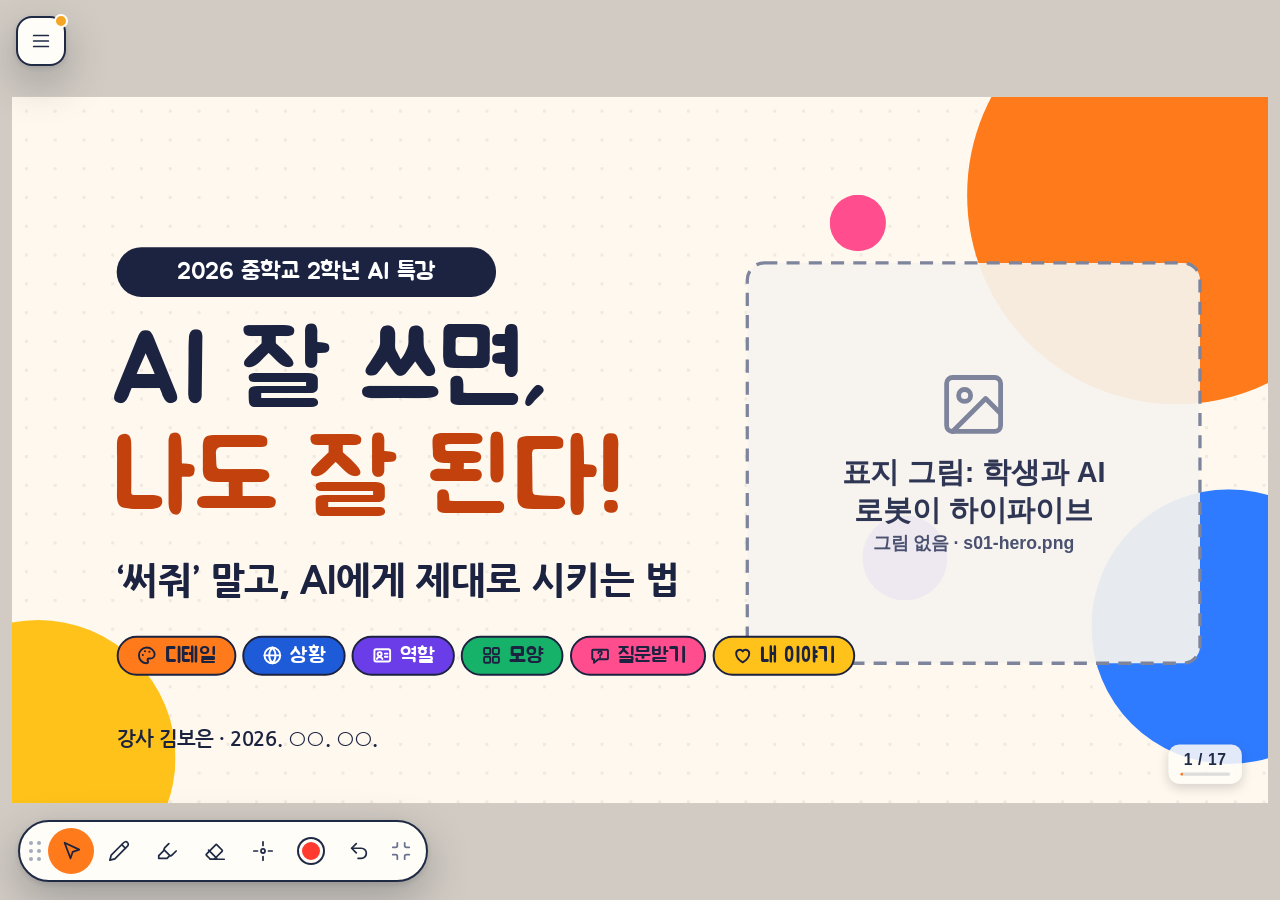
==== commit 5bfab1ea: "중2 프롬프트 특강 도입부 17장을 main 표기(엔진 v2.3)로 옮김 - 지난 브랜치(claude/keen-ramanujan-tzzg8b)의 덱·작업 안내·그림 프롬프트를 가져" ====
--- a/decks/2026-11-11-ai-prompt-class/index.html
+++ b/decks/2026-11-11-ai-prompt-class/index.html
@@ -8,432 +8,731 @@
 <link rel="preconnect" href="https://fonts.gstatic.com" crossorigin>
 <link rel="stylesheet" href="https://fonts.googleapis.com/css2?family=Jua&family=Nanum+Gothic:wght@400;700;800&display=swap">
 <style id="hz-engine-style">
-/* ===== ENGINE v1.0 ===== */
-/* HTMLzip 공통 엔진 스타일 — 발표·필기·편집 UI와 모션 동작에 필요한 최소 스타일만 둔다.
-   슬라이드 안의 글자 크기·색·배경 같은 디자인은 덱 디자인 구역에서 정한다. (docs/PRINCIPLES.md §5, §6) */
-
-/* ---------- 1. 덱 구조 (JS가 없어도 모든 내용이 보이게) ---------- */
-#deck{position:relative}
-.slide{position:relative;width:1920px;height:1080px;overflow:hidden;box-sizing:border-box;isolation:isolate}
-.slide > :not(.notes):not(.hz-x){position:absolute;box-sizing:border-box}
-.slide .notes,#deck > template{display:none!important}
-.slide img{max-width:none}
-
-html.hz-ready,html.hz-ready body{margin:0;width:100%;height:100%;overflow:hidden;background:#0c0e15;overscroll-behavior:none}
-html.hz-ready #deck{position:absolute;left:0;top:0;width:1920px;height:1080px}
-html.hz-ready #deck > .slide{position:absolute;left:0;top:0;display:none}
-html.hz-ready #deck > .slide.hz-active,html.hz-ready #deck > .slide.hz-leaving,html.hz-ready #deck > .slide.hz-measure{display:block}
-html.hz-ready #deck > .slide.hz-leaving{z-index:1}
-html.hz-ready #deck > .slide.hz-active{z-index:2}
-html.hz-ready #deck > .slide.hz-measure{visibility:hidden;z-index:0}
-html.hz-ready #deck > .slide.hz-under{z-index:3}
-
-/* 등장 전 숨김: 엔진이 붙인 클래스로만 */
-html.hz-motion-ready .hz-pending{visibility:hidden!important}
-html.hz-motion-ready .hz-exited{visibility:hidden!important}
-.hz-struck{opacity:.45}
-.hz-rel{position:relative}
-.slide [data-group] > *{position:absolute;box-sizing:border-box}
-
-/* ---------- 2. 모션 · 상호작용에 필요한 최소 스타일 ---------- */
-.hz-split-w{display:inline-block;white-space:nowrap}
-.hz-split-c{display:inline-block;white-space:pre}
-.hz-caret{display:inline-block;width:.08em;height:1em;margin-left:.04em;vertical-align:-.12em;background:currentColor;animation:hz-blink 1s steps(1) infinite}
-@keyframes hz-blink{50%{opacity:0}}
-.hz-typing{display:inline-flex;gap:.28em;align-items:center;padding:.15em 0}
-.hz-typing i{width:.42em;height:.42em;border-radius:50%;background:currentColor;opacity:.35;animation:hz-dot 1s infinite}
-.hz-typing i:nth-child(2){animation-delay:.15s}
-.hz-typing i:nth-child(3){animation-delay:.3s}
-@keyframes hz-dot{0%,80%,100%{opacity:.25;transform:translateY(0)}40%{opacity:.9;transform:translateY(-.25em)}}
-
-/* 강조 */
-.hz-em-hl{background-image:linear-gradient(transparent 58%,var(--highlight,rgba(255,214,0,.55)) 58%);background-repeat:no-repeat;background-size:100% 100%;-webkit-box-decoration-break:clone;box-decoration-break:clone}
-.hz-em-ul{background-image:linear-gradient(var(--accent,#FF7A1A),var(--accent,#FF7A1A));background-repeat:no-repeat;background-position:0 100%;background-size:100% .12em;-webkit-box-decoration-break:clone;box-decoration-break:clone;padding-bottom:.04em}
-.hz-em-color{color:var(--accent,#FF7A1A)!important}
-.hz-em-circle,.hz-strike-line,.hz-spotlight,.hz-sparkle,.hz-flow,.hz-zoom-dim,.hz-tip{position:absolute;pointer-events:none}
-.hz-em-circle{overflow:visible;z-index:50}
-.hz-em-circle path{fill:none;stroke:var(--accent,#FF7A1A);stroke-width:7;stroke-linecap:round;stroke-linejoin:round}
-.hz-spotlight{z-index:60;border-radius:24px;box-shadow:0 0 0 4000px rgba(5,7,14,.62)}
-.hz-strike-line{left:-2%;top:50%;width:104%;height:.12em;min-height:5px;margin-top:-.06em;background:var(--accent,#F04438);border-radius:99px;z-index:5}
-.hz-sparkle{width:46px;height:46px;margin:-23px 0 0 -23px;z-index:55;color:var(--accent,#FFC21A)}
-.hz-sparkle svg{width:100%;height:100%;display:block}
+/* ===== ENGINE v2.3 ===== */
+/* HTMLzip 슬라이드 엔진 스타일
+   - 필통·메뉴·필기·편집 UI와 모션 동작에 필요한 최소 스타일만 담는다.
+   - 슬라이드의 외형(글자·색·배경)은 덱 디자인이 정한다.
+   - 엔진 클래스는 모두 hz- 접두사를 쓴다. */
+
+/* ---------- 슬라이드 구조 (JS가 없어도 내용이 보이도록) ---------- */
+:where(#deck) > .slide {
+  position: relative; width: 1920px; height: 1080px; overflow: hidden;
+  margin: 0 auto 40px; box-sizing: border-box;
+}
+:where(#deck, .hz-mini) > .slide { background: var(--bg, #fff); color: var(--fg, #111); }
+:is(#deck, .hz-mini) > .slide > :not(.notes) { position: absolute; box-sizing: border-box; }
+:where(#deck, .hz-mini) > .slide > * { margin: 0; }
+:is(#deck, .hz-mini) > .slide > .notes { display: none; }
+
+/* ---------- 무대 ---------- */
+html.hz-on, html.hz-on body {
+  margin: 0; height: 100%; overflow: hidden; touch-action: none; -webkit-tap-highlight-color: transparent;
+  background: var(--letterbox, color-mix(in srgb, var(--bg, #111) 82%, #000));
+}
+html.hz-on #deck {
+  position: fixed; left: 0; top: 0; width: 1920px; height: 1080px; overflow: hidden;
+  transform-origin: 0 0; transform: translate(var(--hz-x, 0px), var(--hz-y, 0px)) scale(var(--hz-s, 1));
+  user-select: none; -webkit-user-select: none; -webkit-touch-callout: none; z-index: 1; contain: layout;
+}
+html.hz-on #deck > .slide { position: absolute; inset: 0; margin: 0; display: none; }
+html.hz-on #deck > .slide.hz-active,
+html.hz-on #deck > .slide.hz-leaving,
+html.hz-on #deck > .slide.hz-measure { display: block; }
+html.hz-on #deck > .slide.hz-measure { visibility: hidden; z-index: -1; }
+html.hz-on #deck > .slide.hz-top { z-index: 2; }
+html.hz-on #deck > .slide.hz-leaving, html.hz-on #deck > .slide.hz-top { backface-visibility: hidden; }
+
+/* 등장 전·퇴장 후 상태 (엔진이 붙이는 클래스로만) */
+html.hz-on .hz-pre, html.hz-on .hz-gone { visibility: hidden; }
+html.hz-on .hz-struck { opacity: .38; }
+.hz-fx-rel { position: relative; }
+.hz-fx-host { isolation: isolate; }
+.hz-fx-color, .hz-fx-color * { color: var(--accent, #3b6cf6) !important; }
+
+/* 글자 나누기 */
+.hz-w { display: inline-block; white-space: pre; }
+.hz-c { display: inline-block; white-space: pre; }
+.hz-caret {
+  display: inline-block; width: .08em; height: 1em; margin-left: .04em; vertical-align: -.12em;
+  background: currentColor; animation: hz-blink 1s steps(1) infinite;
+}
+
+/* 강조 효과 런타임 요소 */
+.hz-fx-hl, .hz-fx-ul, .hz-fx-strike { position: absolute; pointer-events: none; z-index: -1; transform-origin: 0 50%; }
+.hz-fx-hl { background: var(--highlight, color-mix(in srgb, var(--accent, #3b6cf6) 34%, transparent)); border-radius: .14em; }
+.hz-fx-ul { background: var(--accent, #3b6cf6); border-radius: 99px; }
+.hz-fx-strike { background: currentColor; border-radius: 99px; z-index: 1; }
+.hz-fx-layer { position: absolute; inset: 0; pointer-events: none; }
+.hz-spotlight { position: absolute; border-radius: 18px; box-shadow: 0 0 0 4000px rgba(0, 0, 0, .64); }
+.hz-fx-circle { position: absolute; overflow: visible; }
+.hz-fx-circle path { fill: none; stroke: var(--accent, #3b6cf6); stroke-width: 7; stroke-linecap: round; }
 
 /* 배경 움직임 */
-.hz-amb-layer{position:absolute;inset:0;pointer-events:none;z-index:0;overflow:hidden}
-.hz-amb-layer i{position:absolute;border-radius:50%;filter:blur(40px);opacity:.28}
-.hz-amb-grad{background:linear-gradient(120deg,transparent 0%,var(--accent,#FF7A1A) 35%,transparent 55%,var(--accent,#FF7A1A) 80%,transparent 100%);background-size:300% 300%;opacity:.16}
-canvas.hz-particles{position:absolute;left:0;top:0;width:1920px;height:1080px;pointer-events:none;z-index:0}
-
-/* 뒤집기 카드 */
-html.hz-ready [data-interact="flip"]{perspective:2200px;cursor:pointer}
-html.hz-ready [data-interact="flip"] > .front,html.hz-ready [data-interact="flip"] > .back{position:absolute;inset:0;-webkit-backface-visibility:hidden;backface-visibility:hidden;transition:transform .7s cubic-bezier(.2,.8,.2,1)}
-html.hz-ready [data-interact="flip"] > .back{transform:rotateY(180deg)}
-html.hz-ready [data-interact="flip"].hz-flipped > .front{transform:rotateY(-180deg)}
-html.hz-ready [data-interact="flip"].hz-flipped > .back{transform:rotateY(0)}
-html.hz-motion-off [data-interact="flip"] > *{transition:none!important}
-/* 가리개 */
-html.hz-ready [data-interact="reveal"]{cursor:pointer}
-.hz-cover{position:absolute;inset:0;z-index:40;display:flex;align-items:center;justify-content:center;gap:.4em;text-align:center;padding:.6em;
-  background:var(--cover-bg,var(--accent,#FF7A1A));color:var(--cover-fg,#fff);border-radius:inherit;font-family:var(--font-display,inherit);font-size:max(1em,40px);line-height:1.3;box-sizing:border-box}
-.hz-cover svg{width:1em;height:1em;flex:none}
-/* 퀴즈 · 확대 · 핫스팟 */
-html.hz-ready [data-interact="quiz"] [data-answer],html.hz-ready [data-interact="quiz"] .option{cursor:pointer}
-.hz-correct{outline:6px solid #17B26A!important;outline-offset:4px}
-.hz-wrong{opacity:.55}
-html.hz-ready [data-interact="zoom"]{cursor:zoom-in}
-html.hz-ready [data-interact="zoom"].hz-zoomed{cursor:zoom-out;z-index:80!important}
-.hz-zoom-dim{inset:0;background:rgba(5,7,14,.6);z-index:79}
-html.hz-ready [data-interact="hotspot"] .spot{cursor:pointer}
-.hz-tip{z-index:70;max-width:560px;padding:.5em .8em;border-radius:18px;background:rgba(18,20,30,.94);color:#fff;font-size:32px;line-height:1.4;box-shadow:0 12px 30px rgba(0,0,0,.35)}
-/* "클릭해 보세요" 힌트 */
-.hz-hint{position:absolute;right:-18px;bottom:-18px;width:64px;height:64px;border-radius:50%;background:var(--accent,#FF7A1A);color:#fff;display:flex;align-items:center;justify-content:center;
-  box-shadow:0 0 0 0 var(--accent,#FF7A1A);animation:hz-hint 1.6s ease-out infinite;z-index:45;pointer-events:none}
-.hz-hint svg{width:34px;height:34px}
-@keyframes hz-hint{0%{box-shadow:0 0 0 0 rgba(255,255,255,.6)}100%{box-shadow:0 0 0 26px rgba(255,255,255,0)}}
-/* 잠금 해제 */
-.hz-locked{filter:grayscale(1);opacity:.55}
-.hz-lock{position:absolute;right:-12px;top:-12px;width:60px;height:60px;border-radius:50%;background:#3A3F55;color:#fff;display:flex;align-items:center;justify-content:center;border:4px solid #fff;z-index:46;pointer-events:none}
-.hz-lock svg{width:30px;height:30px}
-.hz-burst{position:absolute;inset:-30px;border-radius:40px;pointer-events:none;background:radial-gradient(circle,var(--accent,#FF7A1A) 0%,transparent 65%);opacity:0;z-index:-1}
+.hz-amb { position: absolute; inset: 0; overflow: hidden; pointer-events: none; }
+.hz-blob { position: absolute; border-radius: 50%; filter: blur(70px); background: var(--accent, #3b6cf6); }
+.hz-blob:nth-child(3n+2) { background: var(--accent-2, var(--fg, #888)); }
+.hz-amb-grad {
+  position: absolute; left: -50%; top: -50%; width: 200%; height: 200%;
+  background:
+    radial-gradient(closest-side at 30% 35%, color-mix(in srgb, var(--accent, #3b6cf6) 30%, transparent), transparent),
+    radial-gradient(closest-side at 70% 65%, color-mix(in srgb, var(--accent-2, #6aa3ff) 26%, transparent), transparent);
+}
+.hz-amb canvas { position: absolute; inset: 0; width: 100%; height: 100%; }
+.hz-sparkle { position: absolute; pointer-events: none; color: var(--accent-2, #ffd34d); font-size: 34px; line-height: 1; z-index: 3; }
+
+/* ---------- 상호작용 ---------- */
+[data-interact] { cursor: pointer; }
+[data-interact="flip"] { perspective: 1800px; }
+[data-interact="flip"] > .front, [data-interact="flip"] > .back {
+  position: absolute; inset: 0; backface-visibility: hidden; -webkit-backface-visibility: hidden;
+  transition: transform .7s cubic-bezier(.2, .8, .2, 1);
+}
+[data-interact="flip"] > .back { transform: rotateY(180deg); }
+[data-interact="flip"].hz-flipped > .front { transform: rotateY(-180deg); }
+[data-interact="flip"].hz-flipped > .back { transform: rotateY(0deg); }
+html.hz-m-off [data-interact="flip"] > * { transition: none; }
+
+.hz-cover {
+  position: absolute; inset: 0; z-index: 6; display: flex; align-items: center; justify-content: center;
+  background: var(--cover-bg, var(--accent, #3b6cf6)); color: var(--cover-fg, #fff);
+  font-size: 40px; font-weight: 700; border-radius: inherit; cursor: pointer;
+}
+[data-option] { cursor: pointer; }
+.hz-correct { outline: 6px solid #22c55e; outline-offset: 6px; }
+.hz-wrong { opacity: .42; }
+[data-interact="zoom"] { cursor: zoom-in; }
+.hz-zoomed { z-index: 50 !important; cursor: zoom-out; }
+.hz-backdrop { position: absolute; inset: 0; z-index: 49; background: rgba(0, 0, 0, .66); }
+[data-spot] {
+  position: absolute; width: 40px; height: 40px; margin: -20px 0 0 -20px; border-radius: 50%;
+  background: var(--accent, #3b6cf6); border: 4px solid #fff; box-sizing: border-box;
+  animation: hz-ping 1.8s ease-out infinite; cursor: pointer; z-index: 2;
+}
+/* 점은 작게 보이되, 손가락으로 누르는 범위는 넓게 (무대 기준 100px) */
+[data-spot]::before { content: ""; position: absolute; left: 50%; top: 50%; width: 100px; height: 100px; margin: -50px 0 0 -50px; border-radius: 50%; }
+.hz-tip {
+  position: absolute; z-index: 8; max-width: 420px; padding: 14px 20px; border-radius: 14px;
+  background: #111; color: #fff; font-size: 26px; line-height: 1.4; box-shadow: 0 16px 40px rgba(0, 0, 0, .35);
+  pointer-events: none;
+}
+.hz-hint {
+  position: absolute; right: -14px; top: -18px; z-index: 7; padding: 6px 14px; border-radius: 99px;
+  background: #111; color: #fff; font: 700 20px/1.2 var(--hz-font); pointer-events: none;
+  animation: hz-bob 1.6s ease-in-out infinite;
+}
+html.hz-m-off [data-spot], html.hz-m-calm [data-spot],
+html.hz-m-off .hz-hint, html.hz-m-calm .hz-hint, html.hz-m-off .hz-caret { animation: none; }
+
+/* ---------- 수업 위젯 (§4.6) ----------
+   기본 모양은 덱 변수(--bg, --fg, --accent, --accent-2)를 따른다.
+   덱 디자인은 hz-w- 클래스를 덮어써 다듬을 수 있다(엔진 스타일 중 이것만 예외). */
+.hz-wg, .hz-wg *, .hz-wg *::before, .hz-wg *::after { box-sizing: border-box; }
+html.hz-on .hz-w-pre { visibility: hidden; }
+.hz-wi { width: 1em; height: 1em; fill: none; stroke: currentColor; stroke-width: 2; stroke-linecap: round; stroke-linejoin: round; flex: none; vertical-align: -.14em; }
+
+/* 채팅 */
+.hz-w-chat {
+  display: flex; flex-direction: column; overflow: hidden; border-radius: 36px;
+  background: #fff; color: var(--fg, #1f2a44); border: 4px solid var(--fg, #1f2a44); font-size: 38px; line-height: 1.45;
+}
+.hz-w-chat > .hz-w-head {
+  flex: none; display: flex; align-items: center; gap: 12px; padding: 20px 28px; font-size: .84em; font-weight: 800;
+  border-bottom: 3px solid color-mix(in srgb, var(--fg, #1f2a44) 10%, transparent);
+}
+.hz-w-live { width: 16px; height: 16px; border-radius: 50%; background: #22c55e; flex: none; }
+.hz-w-chat > .hz-w-body {
+  flex: 1; min-height: 0; display: flex; flex-direction: column; justify-content: flex-end; gap: 22px; padding: 26px 28px;
+  background: color-mix(in srgb, var(--fg, #1f2a44) 4%, #fff);
+}
+.hz-w-msg { position: relative; max-width: 80%; padding: 16px 26px; border-radius: 28px; }
+/* 여백은 덱의 p { margin: 0 } 같은 규칙에 지지 않도록 조금 더 구체적으로 */
+.hz-w-body > .hz-w-msg { margin: 0; }
+.hz-w-body > .hz-w-ai { margin-left: 80px; }
+.hz-w-body > .hz-w-doc { margin-bottom: 50px; }
+.hz-w-me { align-self: flex-end; background: var(--accent, #3b6cf6); color: var(--accent-ink, #fff); border-bottom-right-radius: 8px; }
+.hz-w-ai {
+  align-self: flex-start; margin-left: 80px; background: #fff; color: var(--fg, #1f2a44);
+  border: 3px solid color-mix(in srgb, var(--fg, #1f2a44) 14%, transparent); border-bottom-left-radius: 8px;
+}
+.hz-w-ai::before, .hz-w-dots::before {
+  content: ""; position: absolute; left: -80px; bottom: -3px; width: 62px; height: 62px; border-radius: 50%; visibility: inherit;
+  background: var(--accent-2, #8a5cff) url("data:image/svg+xml,%3Csvg xmlns='http://www.w3.org/2000/svg' viewBox='0 0 24 24'%3E%3Cpath d='M12 3.5l1.9 5.3 5.3 1.9-5.3 1.9L12 17.9l-1.9-5.3-5.3-1.9 5.3-1.9z' fill='white'/%3E%3C/svg%3E") center / 58% no-repeat;
+}
+.hz-w-doc, .hz-w-doc.hz-w-me {
+  width: 290px; min-height: 320px; padding: 24px 22px; margin-bottom: 50px; border-radius: 14px; rotate: -3deg;
+  background: #fff; color: var(--fg, #1f2a44); border: 3px solid var(--fg, #1f2a44); box-shadow: 6px 6px 0 color-mix(in srgb, var(--fg, #1f2a44) 25%, transparent);
+  font-size: 32px; font-weight: 800; line-height: 1.3;
+}
+.hz-w-lines { display: block; margin-top: 14px; }
+.hz-w-lines i { display: block; height: 10px; margin: 15px 0; border-radius: 5px; background: color-mix(in srgb, var(--fg, #1f2a44) 13%, transparent); }
+.hz-w-lines i:nth-child(2) { width: 85%; } .hz-w-lines i:nth-child(4) { width: 70%; }
+.hz-w-cap { position: absolute; right: 0; bottom: -50px; display: flex; align-items: center; gap: 8px; font-size: 27px; font-weight: 700; rotate: 3deg; color: var(--fg, #1f2a44); }
+.hz-w-dots {
+  position: absolute; left: 0; bottom: 0; visibility: visible; display: flex; gap: 10px; padding: 24px 28px;
+  border-radius: 28px 28px 28px 8px; background: #fff; border: 3px solid color-mix(in srgb, var(--fg, #1f2a44) 14%, transparent);
+}
+.hz-w-dots i { width: 14px; height: 14px; border-radius: 50%; background: color-mix(in srgb, var(--fg, #1f2a44) 50%, transparent); animation: hz-dot 1s ease-in-out infinite; }
+.hz-w-dots i:nth-child(2) { animation-delay: .15s; } .hz-w-dots i:nth-child(3) { animation-delay: .3s; }
+.hz-w-chat > .hz-w-input {
+  flex: none; margin: 0 22px 22px; padding: 14px 26px; border-radius: 99px; display: flex; justify-content: space-between; align-items: center;
+  background: color-mix(in srgb, var(--fg, #1f2a44) 6%, #fff); color: color-mix(in srgb, var(--fg, #1f2a44) 75%, #fff); font-size: 30px; font-weight: 700;
+}
+.hz-w-input .hz-wi { color: var(--accent, #3b6cf6); }
+
 /* 자동완성 */
-.hz-ac-pick{background:var(--ac-pick,var(--accent,#FF7A1A))!important;color:var(--ac-pick-fg,#fff)!important}
-/* 영상 */
-.slide video{display:block;width:100%;height:100%;background:#000}
-.hz-video-missing{position:absolute;inset:0;display:flex;flex-direction:column;align-items:center;justify-content:center;gap:16px;background:#11152a;color:#d6dbef;
-  font:700 36px/1.35 var(--hz-ui);text-align:center;padding:40px;border:4px dashed #3a4166;border-radius:inherit;z-index:5}
-.hz-video-missing small{font-size:26px;font-weight:500;color:#9aa3c7}
-.hz-video-missing svg{width:84px;height:84px}
-/* 챕터 전환 */
-.hz-chapter-fx{position:absolute;inset:0;pointer-events:none;z-index:20;overflow:hidden}
-.hz-chapter-fx i{position:absolute;top:-15%;left:-10%;width:120%;height:130%}
-
-/* ---------- 3. 엔진 화면 (어떤 배경에서도 보이는 반투명 어두운 패널) ---------- */
-:root{--hz-ui:"Pretendard","Apple SD Gothic Neo","Malgun Gothic","Noto Sans KR",system-ui,sans-serif;--hz-panel:rgba(17,19,29,.94);--hz-line:rgba(255,255,255,.14);--hz-text:#fff;--hz-sub:#aeb4cb;--hz-on:var(--accent,#FF7A1A)}
-#hz-app,#hz-app *{box-sizing:border-box}
-#hz-app{position:fixed;inset:0;overflow:hidden;font-family:var(--hz-ui);-webkit-font-smoothing:antialiased;-webkit-tap-highlight-color:transparent;user-select:none;-webkit-user-select:none}
-#hz-viewport{position:absolute;overflow:hidden;touch-action:pan-y pinch-zoom}
-#hz-stage{position:absolute;left:0;top:0;width:1920px;height:1080px;transform-origin:0 0;box-shadow:0 10px 50px rgba(0,0,0,.45)}
-html.hz-fs #hz-stage{box-shadow:none}
-#hz-stage .slide{user-select:text;-webkit-user-select:text}
-html[data-hz-tool]:not([data-hz-tool="hand"]) #hz-viewport{touch-action:none}
-html[data-hz-tool]:not([data-hz-tool="hand"]) #hz-stage .slide{user-select:none;-webkit-user-select:none}
-#hz-board{position:absolute;inset:0;z-index:30;display:none;background:var(--board-bg,var(--bg,#fff))}
-html.hz-board-on #hz-board{display:block}
-canvas#hz-ink,canvas#hz-laser{position:absolute;left:0;top:0;width:1920px;height:1080px;pointer-events:none}
-canvas#hz-ink{z-index:40}
-canvas#hz-laser{z-index:41}
-html[data-hz-tool="pen"] canvas#hz-ink,html[data-hz-tool="hl"] canvas#hz-ink,html[data-hz-tool="eraser"] canvas#hz-ink,html[data-hz-tool="laser"] canvas#hz-laser{pointer-events:auto}
-html[data-hz-tool="pen"] canvas#hz-ink,html[data-hz-tool="hl"] canvas#hz-ink{cursor:crosshair}
-html[data-hz-tool="eraser"] canvas#hz-ink,html[data-hz-tool="laser"] canvas#hz-laser{cursor:none}
-html.hz-edit canvas#hz-ink,html.hz-edit canvas#hz-laser{display:none}
-#hz-eraser-ring{position:fixed;border:2px solid #fff;box-shadow:0 0 0 1.5px rgba(0,0,0,.7),inset 0 0 0 1.5px rgba(0,0,0,.7);border-radius:50%;pointer-events:none;z-index:1500;display:none}
-html[data-hz-tool="eraser"] #hz-eraser-ring.hz-show{display:block}
-html.hz-idle,html.hz-idle *{cursor:none!important}
-
-/* 진행 바 · 페이지 번호 */
-#hz-progress{position:fixed;left:0;top:0;right:0;height:5px;background:rgba(255,255,255,.08);z-index:900;pointer-events:none}
-#hz-progress i{display:block;height:100%;width:0;background:var(--hz-on);transition:width .35s cubic-bezier(.2,.8,.2,1)}
-#hz-pageno{position:fixed;left:14px;bottom:14px;z-index:950;padding:7px 12px;border-radius:10px;background:var(--hz-panel);color:#fff;font:700 15px/1 var(--hz-ui);font-variant-numeric:tabular-nums;pointer-events:none;letter-spacing:.02em}
-html.hz-fs #hz-pageno{left:12px;bottom:10px;padding:5px 9px;font-size:13px;background:rgba(10,12,20,.42);color:rgba(255,255,255,.78)}
-html.hz-fs.hz-no-pageno #hz-pageno{display:none}
-html[data-hz-tb="left"]:not(.hz-fs):not(.hz-tb-collapsed) #hz-pageno{left:96px}
-
-/* 툴바 공통 */
-.hz-bar{position:fixed;z-index:1000;display:flex;align-items:center;gap:2px;padding:6px;background:var(--hz-panel);color:var(--hz-text);border:1px solid var(--hz-line);border-radius:16px;box-shadow:0 12px 34px rgba(0,0,0,.35);
-  -webkit-backdrop-filter:blur(10px);backdrop-filter:blur(10px);scrollbar-width:none}
-.hz-bar::-webkit-scrollbar{display:none}
-.hz-btn{flex:none;position:relative;display:flex;flex-direction:column;align-items:center;justify-content:center;gap:3px;min-width:52px;height:54px;padding:5px 6px 4px;border:0;border-radius:11px;background:transparent;color:inherit;
-  font:600 11px/1.1 var(--hz-ui);cursor:pointer;white-space:nowrap;letter-spacing:-.01em}
-.hz-btn svg{width:22px;height:22px;flex:none;stroke-width:2}
-.hz-btn:hover{background:rgba(255,255,255,.12)}
-.hz-btn:active{transform:translateY(1px)}
-.hz-btn.hz-on{background:var(--hz-on);color:#fff}
-.hz-btn[disabled]{opacity:.35;pointer-events:none}
-.hz-btn .hz-badge{position:absolute;top:3px;right:4px;min-width:18px;height:18px;padding:0 5px;border-radius:9px;background:#F04438;color:#fff;font-size:11px;line-height:18px;font-weight:800}
-.hz-btn .hz-badge.hz-ok{background:#17B26A}
-.hz-btn .hz-sw{width:22px;height:22px;border-radius:50%;border:2px solid #fff;box-shadow:0 0 0 1px rgba(0,0,0,.5)}
-.hz-sep{flex:none;width:1px;align-self:stretch;margin:7px 3px;background:var(--hz-line)}
-#hz-toolbar{left:50%;bottom:10px;transform:translateX(-50%);max-width:calc(100vw - 20px);overflow-x:auto;transition:transform .28s cubic-bezier(.2,.8,.2,1),opacity .28s}
-html[data-hz-tb="top"] #hz-toolbar{top:14px;bottom:auto}
-html[data-hz-tb="left"] #hz-toolbar,html[data-hz-tb="right"] #hz-toolbar{top:50%;bottom:auto;transform:translateY(-50%);flex-direction:column;max-width:none;max-height:calc(100vh - 20px);overflow-x:hidden;overflow-y:auto}
-html[data-hz-tb="left"] #hz-toolbar{left:10px}
-html[data-hz-tb="right"] #hz-toolbar{left:auto;right:10px}
-html[data-hz-tb="left"] #hz-toolbar .hz-sep,html[data-hz-tb="right"] #hz-toolbar .hz-sep{width:auto;height:1px;margin:3px 7px;align-self:stretch}
-html.hz-tb-collapsed #hz-toolbar{display:none}
-#hz-tb-expand{display:none;left:50%;bottom:10px;transform:translateX(-50%);padding:4px}
-html.hz-tb-collapsed:not(.hz-fs) #hz-tb-expand{display:flex}
-html[data-hz-tb="top"] #hz-tb-expand{top:12px;bottom:auto}
-html[data-hz-tb="left"] #hz-tb-expand{left:10px;top:50%;bottom:auto;transform:translateY(-50%)}
-html[data-hz-tb="right"] #hz-tb-expand{left:auto;right:10px;top:50%;bottom:auto;transform:translateY(-50%)}
-
-/* 빠른 툴바 · 핸들 */
-#hz-quick{right:30px;top:50%;transform:translate(calc(100% + 40px),-50%);flex-direction:column;max-height:calc(100vh - 30px);overflow-y:auto;transition:transform .28s cubic-bezier(.2,.8,.2,1)}
-#hz-quick .hz-sep{width:auto;height:1px;margin:3px 7px}
-html.hz-quick-open #hz-quick{transform:translate(0,-50%)}
-.hz-handle{position:fixed;top:50%;z-index:1001;width:22px;height:86px;margin-top:-43px;border:1px solid var(--hz-line);background:var(--hz-panel);color:#fff;display:flex;align-items:center;justify-content:center;cursor:pointer;padding:0}
-.hz-handle svg{width:16px;height:16px}
-.hz-handle:hover{background:#2a2f45}
-#hz-handle-l{left:0;border-radius:0 12px 12px 0;border-left:0}
-#hz-handle-r{right:0;border-radius:12px 0 0 12px;border-right:0}
-html.hz-thumbs-open #hz-handle-l{left:268px}
-html.hz-quick-open #hz-handle-r svg,html.hz-thumbs-open #hz-handle-l svg{transform:scaleX(-1)}
-html[data-hz-tb="left"]:not(.hz-tb-collapsed) #hz-handle-l{top:auto;bottom:70px;margin:0}
-html[data-hz-tb="right"]:not(.hz-tb-collapsed) #hz-handle-r{top:auto;bottom:70px;margin:0}
-
-/* 썸네일 패널 */
-#hz-thumbs{position:fixed;left:0;top:0;bottom:0;width:268px;z-index:1050;background:var(--hz-panel);border-right:1px solid var(--hz-line);color:#fff;display:flex;flex-direction:column;
-  transform:translateX(-100%);transition:transform .28s cubic-bezier(.2,.8,.2,1)}
-html.hz-thumbs-open #hz-thumbs{transform:none}
-html.hz-edit #hz-thumbs{top:56px}
-.hz-th-tools{display:flex;flex-wrap:wrap;gap:4px;padding:10px 10px 8px;border-bottom:1px solid var(--hz-line)}
-.hz-th-tools .hz-btn{min-width:46px;height:46px;font-size:10.5px}
-.hz-th-tools .hz-btn svg{width:18px;height:18px}
-.hz-th-list{flex:1;overflow-y:auto;padding:10px 10px 30px}
-.hz-th{position:relative;display:flex;gap:8px;align-items:flex-start;padding:6px;border-radius:12px;cursor:pointer;margin-bottom:4px}
-.hz-th:hover{background:rgba(255,255,255,.07)}
-.hz-th.hz-cur{background:rgba(255,255,255,.1);box-shadow:inset 0 0 0 2px var(--hz-on)}
-.hz-th.hz-picked{box-shadow:inset 0 0 0 2px #6aa4ff}
-.hz-th.hz-cur.hz-picked{box-shadow:inset 0 0 0 2px var(--hz-on),0 0 0 2px #6aa4ff}
-.hz-th-num{width:22px;flex:none;text-align:right;font:800 13px/1 var(--hz-ui);color:var(--hz-sub);padding-top:4px}
-.hz-th-body{flex:1;min-width:0}
-.hz-th-box{position:relative;width:200px;height:112.5px;overflow:hidden;border-radius:6px;background:#fff;box-shadow:0 1px 4px rgba(0,0,0,.4)}
-.hz-th-title{font:600 12px/1.3 var(--hz-ui);color:#d9ddeb;margin-top:5px;white-space:nowrap;overflow:hidden;text-overflow:ellipsis}
-.hz-th.hz-hid .hz-th-box{opacity:.35}
-.hz-th.hz-hid .hz-th-title::after{content:" · 숨김";color:#ffb4ad}
-.hz-th.hz-drop-before::before,.hz-th.hz-drop-after::after{content:"";position:absolute;left:6px;right:6px;height:4px;border-radius:2px;background:#6aa4ff}
-.hz-th.hz-drop-before::before{top:-3px}
-.hz-th.hz-drop-after::after{bottom:-3px}
-.hz-thumb-stage{position:absolute;left:0;top:0;width:1920px;height:1080px;transform-origin:0 0;pointer-events:none}
-.hz-thumb-stage > .slide{display:block!important;position:absolute;left:0;top:0;visibility:visible!important}
-.hz-thumb-video{position:absolute;inset:0;background:#000;display:flex;align-items:center;justify-content:center;color:#fff}
-.hz-thumb-video svg{width:160px;height:160px;opacity:.7}
+.hz-w-autocomplete {
+  display: flex; flex-direction: column; gap: 20px; padding: 28px; overflow: hidden; border-radius: 36px;
+  background: #fff; color: var(--fg, #1f2a44); border: 4px solid var(--fg, #1f2a44);
+}
+.hz-w-field {
+  flex: none; min-height: 150px; padding: 18px 24px; border-radius: 20px; font-size: 46px; font-weight: 700; line-height: 1.35;
+  background: color-mix(in srgb, var(--fg, #1f2a44) 4%, #fff); border: 3px solid color-mix(in srgb, var(--fg, #1f2a44) 12%, transparent);
+}
+.hz-w-caret { display: inline-block; width: 4px; height: 1em; margin-left: 4px; vertical-align: -.12em; background: var(--accent, #3b6cf6); animation: hz-blink 1s steps(1) infinite; }
+.hz-w-sugg { flex: none; display: grid; grid-template-columns: repeat(3, 1fr); border-radius: 18px; overflow: hidden; background: color-mix(in srgb, var(--fg, #1f2a44) 8%, #fff); }
+.hz-w-sugg > span {
+  min-height: 84px; display: flex; align-items: center; justify-content: center; padding: 10px; text-align: center;
+  font-size: 36px; font-weight: 700; color: color-mix(in srgb, var(--fg, #1f2a44) 78%, #fff);
+  border-right: 2px solid color-mix(in srgb, var(--fg, #1f2a44) 10%, transparent); transition: background .15s, color .15s;
+}
+.hz-w-sugg > span:last-child { border-right: 0; }
+.hz-w-sugg > span:nth-child(2) { color: var(--fg, #1f2a44); font-weight: 800; }
+.hz-w-sugg > span.hz-w-pick { background: var(--accent-2, #ffd34d); color: var(--fg, #1f2a44); }
+.hz-w-kb { flex: none; display: flex; flex-direction: column; gap: 10px; }
+.hz-w-kb > div { display: flex; justify-content: center; gap: 10px; }
+.hz-w-kb span {
+  width: 64px; height: 58px; border-radius: 12px; display: flex; align-items: center; justify-content: center; font-size: 28px; font-weight: 700;
+  background: color-mix(in srgb, var(--fg, #1f2a44) 5%, #fff); border: 2px solid color-mix(in srgb, var(--fg, #1f2a44) 12%, transparent); color: color-mix(in srgb, var(--fg, #1f2a44) 70%, #fff);
+}
+
+/* 잠금 카드 */
+.hz-w-unlock { display: flex; gap: 22px; }
+.hz-w-card { position: relative; transition: filter .35s, opacity .35s; }
+.hz-w-locked { filter: grayscale(1); opacity: .62; }
+.hz-w-lock {
+  position: absolute; right: 12px; top: 12px; z-index: 2; width: 58px; height: 58px; border-radius: 50%; display: none; place-items: center;
+  background: var(--fg, #1f2a44); color: var(--bg, #fff); border: 4px solid var(--bg, #fff); font-size: 28px; pointer-events: none;
+}
+.hz-w-locked > .hz-w-lock, .hz-w-lock.hz-w-fly { display: grid; }
+.hz-w-burst {
+  position: absolute; left: -30%; top: -30%; width: 160%; height: 160%; border-radius: 50%; pointer-events: none; z-index: 3;
+  background: radial-gradient(circle, color-mix(in srgb, var(--accent-2, #ffd34d) 85%, #fff) 0 22%, color-mix(in srgb, var(--accent-2, #ffd34d) 35%, transparent) 40%, transparent 66%);
+}
+
+/* 챕터 */
+.hz-w-chapter { overflow: hidden; }
+.hz-w-chapter > .hz-w-deco { position: absolute; inset: 0; pointer-events: none; }
+.hz-w-num {
+  position: absolute; right: 70px; bottom: -150px; font-size: 900px; line-height: 1; font-weight: 800;
+  color: transparent; -webkit-text-stroke: 8px color-mix(in srgb, currentColor 32%, transparent);
+}
+.hz-w-shape { position: absolute; display: block; }
+.hz-w-shape svg { display: block; width: 100%; height: 100%; overflow: visible; }
+.hz-w-c1 { color: var(--accent-2, #ffd34d); } .hz-w-c2 { color: var(--accent, #f26b3a); }
+.hz-w-chapter > .hz-w-text {
+  position: absolute; inset: 0; z-index: 1; display: flex; flex-direction: column; justify-content: center; align-items: flex-start; padding: 0 160px;
+}
+.hz-w-part {
+  display: inline-flex; align-items: center; padding: .22em 1em; margin-bottom: 30px; border-radius: 99px;
+  font-size: 46px; font-weight: 800; background: var(--accent-2, #ffd34d); color: var(--fg, #1f2a44);
+}
+.hz-w-chapter .hz-w-title { margin: 0; font-size: 150px; line-height: 1.15; }
+.hz-w-chapter .hz-w-sub { margin: 30px 0 0; font-size: 48px; }
+.hz-w-sweep { position: absolute; inset: 0; z-index: 20; overflow: hidden; pointer-events: none; }
+.hz-w-sweep i { position: absolute; top: -10%; bottom: -10%; left: -12%; width: 124%; }
+.hz-w-b1, .hz-w-b4 { background: var(--accent-2, #ffd34d); }
+.hz-w-b2 { background: var(--accent, #f26b3a); }
+.hz-w-b3 { background: var(--bg, #fff); }
+.hz-w-b5 { background: var(--fg, #1f2a44); }
+html.hz-m-off .hz-w-dots i, html.hz-m-calm .hz-w-dots i, html.hz-m-off .hz-w-caret { animation: none; }
+
+/* 영상 파일이 없을 때 (§6.3) */
+.hz-video-missing {
+  position: absolute; inset: 0; z-index: 2; display: flex; flex-direction: column; align-items: center; justify-content: center; gap: 14px;
+  padding: 30px; text-align: center; border-radius: inherit; box-sizing: border-box;
+  background: #1b2033; color: #fff; border: 4px dashed rgba(255, 255, 255, .45); font-size: 44px; font-weight: 800; line-height: 1.3;
+}
+.hz-video-missing .hz-wi { width: 110px; height: 110px; stroke-width: 1.6; }
+.hz-video-missing small { font-size: 30px; font-weight: 700; color: #d6dcf0; }
+
+/* ---------- 엔진 UI 공통: 종이 패널 ---------- */
+#hz-ui {
+  --hz-font: Pretendard, "Pretendard Variable", "Apple SD Gothic Neo", "Malgun Gothic", "Noto Sans KR", system-ui, sans-serif;
+  --hz-paper: #fffdf8; --hz-paper-2: #f3efe5; --hz-paper-3: #e8e2d4;
+  --hz-ink: #1f2a44; --hz-sub: #687290; --hz-line: rgba(31, 42, 68, .14);
+  --hz-accent: var(--accent, #3b6cf6); --hz-on-accent: var(--accent-ink, #fff);
+  --hz-shadow: 0 16px 44px rgba(12, 18, 34, .26), 0 2px 6px rgba(12, 18, 34, .12);
+  font-family: var(--hz-font); color: var(--hz-ink);
+}
+#hz-ui *, #hz-ui *::before, #hz-ui *::after { box-sizing: border-box; }
+:where(#hz-ui) button { font-family: inherit; color: inherit; } /* 버튼 클래스의 글자색이 이기도록 구체도 0 */
+#hz-ui svg.hz-i { width: 22px; height: 22px; fill: none; stroke: currentColor; stroke-width: 1.9; stroke-linecap: round; stroke-linejoin: round; flex: none; }
+.hz-paper { background: var(--hz-paper); color: var(--hz-ink); box-shadow: var(--hz-shadow); border: 1px solid var(--hz-line); }
+
+/* 필통: 아이콘만 담은 캡슐 */
+.hz-case {
+  position: fixed; z-index: 30; display: flex; align-items: center; gap: 2px; padding: 6px 8px 6px 4px;
+  border-radius: 99px; background: var(--hz-paper); border: 2px solid var(--hz-ink); box-shadow: var(--hz-shadow);
+  touch-action: none;
+}
+html.hz-case-v .hz-case { flex-direction: column; padding: 4px 6px 8px; }
+.hz-grip { width: 22px; height: 40px; display: grid; grid-template-columns: repeat(2, 4px); grid-auto-rows: 4px; gap: 4px; align-content: center; justify-content: center; cursor: grab; touch-action: none; }
+html.hz-case-v .hz-grip { width: 40px; height: 22px; grid-template-columns: repeat(3, 4px); }
+.hz-grip i { width: 4px; height: 4px; border-radius: 50%; background: #a3abbe; }
+.hz-tb {
+  appearance: none; border: 0; background: transparent; cursor: pointer; padding: 0;
+  width: 46px; height: 46px; border-radius: 50%; display: grid; place-items: center; flex: none;
+}
+.hz-tb:hover { background: var(--hz-paper-2); }
+.hz-tb.hz-pressed { background: var(--hz-accent); color: var(--hz-on-accent); }
+.hz-tb:focus-visible, .hz-tile:focus-visible, .hz-btn:focus-visible { outline: 3px solid var(--hz-accent); outline-offset: 1px; }
+.hz-tb[data-cmd="fold"] { width: 34px; color: var(--hz-sub); }
+.hz-swatch { display: block; width: 24px; height: 24px; border-radius: 50%; border: 3px solid var(--hz-paper); box-shadow: 0 0 0 2px var(--hz-ink); }
+.hz-case-mini {
+  position: fixed; z-index: 30; display: none; place-items: center; width: 58px; height: 58px; border-radius: 50%;
+  background: var(--hz-paper); border: 2px solid var(--hz-ink); box-shadow: var(--hz-shadow), inset 0 0 0 4px var(--hz-paper), inset 0 0 0 6px var(--hz-accent);
+  cursor: pointer; padding: 0; appearance: none;
+}
+html.hz-case-folded .hz-case { display: none; }
+html.hz-case-folded .hz-case-mini { display: grid; }
+
+/* 메뉴 버튼과 넘김 화살표 */
+.hz-menu-btn {
+  position: fixed; z-index: 31; left: 16px; top: 16px; width: 50px; height: 50px; border-radius: 16px; padding: 0;
+  display: grid; place-items: center; cursor: pointer; appearance: none;
+  background: var(--hz-paper); border: 2px solid var(--hz-ink); box-shadow: var(--hz-shadow);
+}
+.hz-menu-btn .hz-dot { position: absolute; right: -4px; top: -4px; width: 14px; height: 14px; border-radius: 50%; background: #f5a524; border: 2px solid var(--hz-paper); display: none; }
+.hz-menu-btn.hz-has-issue .hz-dot { display: block; }
+html.hz-drawer-open .hz-menu-btn { visibility: hidden; }
+.hz-nav {
+  position: fixed; z-index: 29; top: 50%; width: 58px; height: 96px; margin-top: -48px; padding: 0; border: 0; appearance: none; cursor: pointer;
+  display: grid; place-items: center; border-radius: 20px; color: #fff; background: rgba(20, 26, 40, .32);
+  backdrop-filter: blur(6px); opacity: 0; pointer-events: none; transition: opacity .3s ease;
+}
+.hz-nav svg.hz-i { width: 36px; height: 36px; stroke-width: 2.4; }
+.hz-nav-l { left: 14px; } .hz-nav-r { right: 14px; }
+html.hz-moving .hz-nav { opacity: 1; pointer-events: auto; }
+.hz-nav:hover { background: rgba(20, 26, 40, .5); }
+@media (hover: none) { .hz-nav { opacity: .5; pointer-events: auto; } }
+html.hz-nonav .hz-nav, html.hz-editing .hz-nav, html.hz-drawer-open .hz-nav-l { display: none; }
+
+/* 메뉴 서랍 */
+.hz-drawer {
+  position: fixed; z-index: 40; left: 0; top: 0; bottom: 0; width: 340px; display: flex; flex-direction: column;
+  background: var(--hz-paper); border-radius: 0 26px 26px 0; box-shadow: 18px 0 50px rgba(12, 18, 34, .28);
+  transform: translateX(-104%); transition: transform .24s cubic-bezier(.2, .8, .2, 1); visibility: hidden;
+}
+.hz-drawer.hz-open { transform: none; visibility: visible; }
+.hz-dr-head { display: flex; align-items: center; gap: 8px; padding: 16px 14px 10px 18px; }
+.hz-dr-tabs { flex: 1; display: flex; gap: 4px; padding: 4px; border-radius: 14px; background: var(--hz-paper-2); }
+.hz-dr-tabs button {
+  flex: 1; appearance: none; border: 0; height: 36px; border-radius: 11px; background: transparent; cursor: pointer;
+  font-size: 15px; font-weight: 800; color: var(--hz-sub);
+}
+.hz-dr-tabs button.hz-sel { background: var(--hz-paper); color: var(--hz-ink); box-shadow: 0 1px 4px rgba(12, 18, 34, .14); }
+.hz-dr-body { flex: 1; overflow-y: auto; padding: 4px 18px 24px; display: none; }
+.hz-dr-body.hz-sel { display: block; }
+.hz-dr-sec h4 { margin: 16px 2px 10px; font-size: 13px; font-weight: 800; color: var(--hz-sub); letter-spacing: .02em; }
+.hz-tiles { display: grid; grid-template-columns: repeat(3, 1fr); gap: 10px; }
+.hz-tile {
+  appearance: none; border: 0; cursor: pointer; height: 92px; border-radius: 18px; padding: 8px 4px;
+  background: var(--hz-paper-2); display: flex; flex-direction: column; align-items: center; justify-content: center; gap: 8px;
+  font-size: 14px; font-weight: 800; line-height: 1.2; text-align: center; word-break: keep-all;
+}
+.hz-tile svg.hz-i { width: 28px; height: 28px; }
+.hz-tile:hover { background: var(--hz-paper-3); }
+.hz-tile.hz-pressed { background: var(--hz-ink); color: #fff; }
+.hz-tile.hz-warn { box-shadow: inset 0 0 0 2px #f5a524; }
+.hz-x { appearance: none; border: 0; background: transparent; width: 40px; height: 40px; border-radius: 12px; display: grid; place-items: center; cursor: pointer; }
+.hz-x:hover { background: var(--hz-paper-2); }
+
+/* 슬라이드 탭(썸네일) */
+.hz-thumbs-tools { display: none; flex-wrap: wrap; gap: 6px; margin: 8px 0 12px; }
+html.hz-editing .hz-thumbs-tools { display: flex; }
+.hz-thumb { position: relative; margin: 0 0 14px; cursor: pointer; border-radius: 12px; padding: 4px; }
+.hz-thumb-frame { width: 288px; height: 162px; overflow: hidden; border-radius: 10px; outline: 1px solid var(--hz-line); position: relative; }
+.hz-thumb.hz-cur .hz-thumb-frame { outline: 3px solid var(--hz-accent); }
+.hz-thumb.hz-hid .hz-thumb-frame { opacity: .35; }
+.hz-thumb.hz-hid .hz-thumb-label::after { content: " · 숨김"; }
+.hz-thumb-label { font-size: 13px; font-weight: 700; color: var(--hz-sub); margin-top: 6px; white-space: nowrap; overflow: hidden; text-overflow: ellipsis; }
+.hz-thumb.hz-drop-before::before, .hz-thumb.hz-drop-after::after {
+  content: ""; position: absolute; left: 4px; right: 4px; height: 3px; border-radius: 3px; background: var(--hz-accent);
+}
+.hz-thumb.hz-drop-before::before { top: -9px; }
+.hz-thumb.hz-drop-after::after { bottom: -9px; }
+.hz-thumb.hz-dragging { opacity: .4; }
+.hz-thumb-grip {
+  position: absolute; right: 10px; top: 10px; z-index: 2; width: 30px; height: 40px; border-radius: 10px;
+  display: grid; grid-template-columns: repeat(2, 4px); grid-auto-rows: 4px; gap: 4px; align-content: center; justify-content: center;
+  background: var(--hz-paper); box-shadow: 0 2px 8px rgba(12, 18, 34, .25); cursor: grab; touch-action: none;
+}
+.hz-thumb-grip i { width: 4px; height: 4px; border-radius: 50%; background: #8a93a8; }
+
+/* 좁은 화면(태블릿)의 편집 화면: 서랍·속성 패널을 줄이고 도구 막대는 아이콘만 */
+html.hz-compact.hz-editing .hz-drawer { width: 236px; }
+html.hz-compact .hz-dr-body { padding-left: 14px; padding-right: 14px; }
+html.hz-compact .hz-thumb-frame { width: 192px; height: 108px; }
+html.hz-compact .hz-thumb-frame .hz-mini { transform: scale(.1); }
+html.hz-compact .hz-thumbs-tools .hz-mini-btn { padding: 0 8px; }
+html.hz-compact .hz-editbar { left: 236px; right: 0; padding: 0 6px; }
+html.hz-compact .hz-editbar .hz-lbl { display: none; }
+html.hz-compact .hz-editbar .hz-btn { min-width: 40px; padding: 0 4px; }
+html.hz-compact .hz-editbar .hz-sep { margin: 0 2px; }
+html.hz-compact .hz-props { width: 272px; top: 60px; }
+.hz-mini {
+  position: absolute; left: 0; top: 0; width: 1920px; height: 1080px; overflow: hidden;
+  transform-origin: 0 0; pointer-events: none; background: var(--bg, #fff);
+}
+.hz-mini > .slide { position: absolute; inset: 0; display: block !important; overflow: hidden; margin: 0; }
+.hz-thumb-frame .hz-mini { transform: scale(.15); }
+
+/* 작은 버튼 (칠판 막대·타이머·패널 안) */
+.hz-mini-btn {
+  appearance: none; border: 0; background: transparent; cursor: pointer;
+  height: 34px; min-width: 34px; padding: 0 10px; border-radius: 99px; font-size: 13px; font-weight: 700;
+  display: inline-flex; align-items: center; justify-content: center; gap: 5px;
+}
+.hz-mini-btn:hover { background: var(--hz-paper-2); }
+.hz-mini-btn svg.hz-i { width: 17px; height: 17px; }
+
+/* ---------- 오버레이 (무대와 같은 좌표계) ---------- */
+.hz-overlay {
+  position: fixed; left: 0; top: 0; width: 1920px; height: 1080px; z-index: 10; pointer-events: none;
+  transform-origin: 0 0; transform: translate(var(--hz-x, 0px), var(--hz-y, 0px)) scale(var(--hz-s, 1));
+}
+.hz-overlay canvas { position: absolute; left: 0; top: 0; width: 1920px; height: 1080px; }
+.hz-board-bg { position: absolute; inset: 0; display: none; background: var(--board, #1f3029); }
+.hz-board-bg::after {
+  content: ""; position: absolute; inset: 0;
+  background: radial-gradient(ellipse at 50% 40%, rgba(255, 255, 255, .05), transparent 70%);
+}
+html.hz-boarding .hz-board-bg { display: block; }
+.hz-input { position: absolute; inset: 0; pointer-events: none; touch-action: none; }
+html.hz-drawing .hz-input { pointer-events: auto; }
+html.hz-tool-pen .hz-input, html.hz-tool-hl .hz-input { cursor: crosshair; }
+html.hz-tool-eraser .hz-input, html.hz-tool-laser .hz-input { cursor: none; }
+html.hz-editing .hz-ink, html.hz-editing .hz-board-bg { display: none; }
+html.hz-full.hz-nocursor.hz-tool-hand, html.hz-full.hz-nocursor.hz-tool-hand * { cursor: none !important; }
+
+/* 페이지 꼬리표 (무대 오른쪽 아래) */
+.hz-page {
+  position: absolute; right: 40px; bottom: 30px; z-index: 3; pointer-events: none;
+  min-width: 112px; padding: 10px 18px 12px; border-radius: 16px; text-align: center;
+  background: rgba(255, 253, 248, .86); color: #1f2a44; box-shadow: 0 6px 18px rgba(12, 18, 34, .18);
+  font-family: Pretendard, "Apple SD Gothic Neo", "Malgun Gothic", "Noto Sans KR", sans-serif;
+}
+.hz-page b { display: block; font-size: 24px; font-weight: 800; letter-spacing: .04em; line-height: 1.1; }
+.hz-page i { display: block; height: 5px; margin-top: 7px; border-radius: 99px; background: rgba(31, 42, 68, .15); overflow: hidden; }
+.hz-page i span { display: block; height: 100%; width: 0; border-radius: 99px; background: var(--accent, #3b6cf6); transition: width .4s cubic-bezier(.2, .8, .2, 1); }
+html.hz-full .hz-page { opacity: .55; }
+html.hz-full.hz-nopage .hz-page { display: none; }
 
 /* 칠판 막대 */
-#hz-boardbar{left:50%;top:14px;transform:translateX(-50%);display:none;padding:4px;gap:4px}
-html.hz-board-on:not(.hz-fs) #hz-boardbar{display:flex}
-#hz-boardbar .hz-btn{height:40px;min-width:44px;flex-direction:row;gap:6px;font-size:13px}
-#hz-boardbar .hz-btn svg{width:18px;height:18px}
-.hz-bb-label{font:800 14px/1 var(--hz-ui);padding:0 8px;font-variant-numeric:tabular-nums}
-
-/* 색 팝오버 · 메뉴 */
-.hz-pop{position:fixed;z-index:2600;background:var(--hz-panel);color:#fff;border:1px solid var(--hz-line);border-radius:14px;padding:12px;box-shadow:0 16px 40px rgba(0,0,0,.45);font:600 13px/1.4 var(--hz-ui);max-height:80vh;overflow:auto}
-.hz-pop h4{margin:0 0 8px;font-size:12px;color:var(--hz-sub);font-weight:700}
-.hz-pop .hz-row{display:flex;gap:8px;align-items:center;flex-wrap:wrap;margin-bottom:10px}
-.hz-pop .hz-row:last-child{margin-bottom:0}
-.hz-swatch{width:32px;height:32px;border-radius:50%;border:2px solid rgba(255,255,255,.35);cursor:pointer;padding:0}
-.hz-swatch.hz-on{box-shadow:0 0 0 3px var(--hz-on);border-color:#fff}
-.hz-size{width:42px;height:36px;border-radius:10px;border:1px solid var(--hz-line);background:transparent;color:#fff;display:flex;align-items:center;justify-content:center;cursor:pointer}
-.hz-size.hz-on{background:var(--hz-on);border-color:transparent}
-.hz-size i{display:block;border-radius:50%;background:currentColor}
-.hz-chip{border:1px solid var(--hz-line);background:rgba(255,255,255,.06);color:#fff;border-radius:10px;padding:7px 11px;font:600 13px/1.2 var(--hz-ui);cursor:pointer}
-.hz-chip:hover{background:rgba(255,255,255,.14)}
-.hz-chip.hz-on{background:var(--hz-on);border-color:transparent}
-.hz-menu{display:flex;flex-direction:column;min-width:200px;padding:6px}
-.hz-menu button{text-align:left;border:0;background:transparent;color:#fff;font:600 14px/1.3 var(--hz-ui);padding:9px 12px;border-radius:9px;cursor:pointer}
-.hz-menu button:hover{background:rgba(255,255,255,.12)}
-.hz-icon-grid{display:grid;grid-template-columns:repeat(8,40px);gap:6px}
-.hz-icon-grid button{width:40px;height:40px;border-radius:9px;border:1px solid var(--hz-line);background:rgba(255,255,255,.05);color:#fff;display:flex;align-items:center;justify-content:center;cursor:pointer;font-size:22px;padding:0}
-.hz-icon-grid button:hover{background:rgba(255,255,255,.16)}
-.hz-icon-grid svg{width:24px;height:24px}
-
-/* 알림 */
-#hz-toasts{position:fixed;left:50%;bottom:92px;transform:translateX(-50%);z-index:3100;display:flex;flex-direction:column;gap:8px;align-items:center;pointer-events:none}
-.hz-toast{background:var(--hz-panel);color:#fff;border:1px solid var(--hz-line);padding:10px 18px;border-radius:12px;font:600 15px/1.4 var(--hz-ui);box-shadow:0 8px 24px rgba(0,0,0,.3);animation:hz-toast-in .25s cubic-bezier(.2,.8,.2,1) both;max-width:80vw;text-align:center}
-@keyframes hz-toast-in{from{opacity:0;transform:translateY(12px)}to{opacity:1;transform:none}}
-#hz-notice{position:fixed;right:16px;top:16px;z-index:3100;padding:8px 14px;border-radius:11px;background:var(--hz-panel);color:#fff;font:700 14px/1 var(--hz-ui);display:flex;gap:7px;align-items:center;pointer-events:none;opacity:0;transition:opacity .2s}
-#hz-notice svg{width:18px;height:18px}
-#hz-notice.hz-show{opacity:1}
-#hz-jump{position:fixed;left:50%;top:24px;transform:translateX(-50%);z-index:3100;padding:12px 22px;border-radius:14px;background:var(--hz-panel);color:#fff;font:800 22px/1 var(--hz-ui);display:none}
-#hz-jump.hz-show{display:block}
-
-/* 모달 · 오버레이 */
-.hz-overlay{position:fixed;inset:0;z-index:3000;background:rgba(5,6,12,.62);display:flex;align-items:center;justify-content:center;padding:20px;font-family:var(--hz-ui)}
-.hz-modal{background:#1a1d2b;color:#fff;border:1px solid var(--hz-line);border-radius:18px;width:min(680px,96vw);max-height:90vh;display:flex;flex-direction:column;box-shadow:0 24px 70px rgba(0,0,0,.5);overflow:hidden;font-size:15px;line-height:1.55;user-select:text;-webkit-user-select:text}
-.hz-modal.hz-wide{width:min(1040px,96vw)}
-.hz-modal h3{margin:0;padding:16px 20px;font-size:18px;border-bottom:1px solid var(--hz-line);display:flex;align-items:center;gap:10px}
-.hz-modal h3 .hz-x-btn{margin-left:auto}
-.hz-mb{padding:16px 20px;overflow:auto;display:flex;flex-direction:column;gap:12px}
-.hz-mf{padding:12px 20px;border-top:1px solid var(--hz-line);display:flex;justify-content:flex-end;gap:8px}
-.hz-b{height:38px;padding:0 16px;border-radius:10px;border:1px solid var(--hz-line);background:rgba(255,255,255,.06);color:#fff;font:700 14px/1 var(--hz-ui);cursor:pointer}
-.hz-b:hover{background:rgba(255,255,255,.14)}
-.hz-b.hz-primary{background:var(--hz-on);border-color:transparent}
-.hz-b.hz-danger{background:#F04438;border-color:transparent}
-.hz-x-btn{width:34px;height:34px;border-radius:9px;border:0;background:transparent;color:#fff;cursor:pointer;display:flex;align-items:center;justify-content:center}
-.hz-x-btn:hover{background:rgba(255,255,255,.12)}
-.hz-x-btn svg{width:18px;height:18px}
-.hz-modal table{width:100%;border-collapse:collapse}
-.hz-modal td{padding:6px 8px;border-bottom:1px solid var(--hz-line);vertical-align:top}
-.hz-modal td:first-child{white-space:nowrap;width:44%;color:#dfe3f1}
-.hz-modal kbd{display:inline-block;min-width:22px;text-align:center;background:rgba(255,255,255,.1);border:1px solid rgba(255,255,255,.22);border-bottom-width:2px;border-radius:6px;padding:1px 6px;font:700 12px/1.5 var(--hz-ui);margin:1px 2px}
-.hz-cols{display:grid;grid-template-columns:1fr 1fr;gap:20px}
-.hz-cols h4{margin:4px 0 6px;font-size:14px;color:var(--hz-sub)}
-.hz-field{display:flex;flex-direction:column;gap:6px}
-.hz-field > label,.hz-label{font-weight:700;font-size:13px;color:var(--hz-sub)}
-.hz-modal input[type=text],.hz-modal input[type=number],.hz-modal textarea,.hz-modal select,#hz-props input[type=text],#hz-props input[type=number],#hz-props textarea,#hz-props select{
-  font:500 14px/1.3 var(--hz-ui);color:#fff;background:#0f111a;border:1px solid var(--hz-line);border-radius:9px;padding:7px 9px;width:100%}
-.hz-modal textarea{min-height:140px;resize:vertical}
-.hz-toc{display:flex;flex-direction:column;gap:2px}
-.hz-toc button{display:flex;gap:12px;align-items:center;text-align:left;border:0;background:transparent;color:#fff;padding:9px 12px;border-radius:10px;font:600 16px/1.3 var(--hz-ui);cursor:pointer}
-.hz-toc button:hover{background:rgba(255,255,255,.1)}
-.hz-toc button.hz-cur{background:var(--hz-on)}
-.hz-toc button b{width:30px;text-align:right;color:var(--hz-sub);font-variant-numeric:tabular-nums}
-.hz-toc button.hz-cur b{color:#fff}
-.hz-toc button.hz-hid{opacity:.5}
-.hz-check-item{display:flex;gap:10px;align-items:flex-start;text-align:left;border:1px solid var(--hz-line);background:rgba(255,255,255,.04);color:#fff;padding:10px 12px;border-radius:10px;font:500 14px/1.45 var(--hz-ui);cursor:pointer;width:100%}
-.hz-check-item:hover{background:rgba(255,255,255,.1)}
-.hz-check-item b{flex:none;min-width:54px;color:var(--hz-sub)}
-
-/* 타이머 */
-#hz-timer{position:fixed;right:20px;top:20px;z-index:1200;width:330px;background:var(--hz-panel);color:#fff;border:1px solid var(--hz-line);border-radius:18px;padding:10px 14px 14px;box-shadow:0 14px 40px rgba(0,0,0,.4);display:none;font-family:var(--hz-ui)}
-#hz-timer.hz-show{display:block}
-.hz-tm-head{display:flex;align-items:center;gap:6px;font:700 13px/1 var(--hz-ui);color:var(--hz-sub);cursor:move;margin-bottom:4px;touch-action:none}
-.hz-tm-head .hz-grow{flex:1}
-.hz-tm-head button{border:0;background:rgba(255,255,255,.08);color:#fff;border-radius:7px;padding:5px 8px;font:700 12px/1 var(--hz-ui);cursor:pointer}
-.hz-tm-head button.hz-on{background:var(--hz-on)}
-.hz-tm-disp{font:800 76px/1.1 var(--hz-ui);text-align:center;font-variant-numeric:tabular-nums;letter-spacing:.01em;cursor:text}
-.hz-tm-disp input{width:100%;font:800 54px/1.1 var(--hz-ui);text-align:center;border-radius:12px;border:0;padding:4px}
-.hz-tm-row{display:flex;gap:6px;justify-content:center;flex-wrap:wrap;margin-top:8px}
-.hz-tm-row button{border:0;background:rgba(255,255,255,.1);color:#fff;border-radius:9px;padding:7px 10px;font:700 14px/1 var(--hz-ui);cursor:pointer;display:flex;align-items:center;gap:5px}
-.hz-tm-row button:hover{background:rgba(255,255,255,.2)}
-.hz-tm-row button.hz-primary{background:var(--hz-on)}
-.hz-tm-row svg{width:15px;height:15px}
-#hz-timer.hz-warn .hz-tm-disp{color:#FFC21A}
-#hz-timer.hz-done{animation:hz-tm-done 1s steps(1) 3}
-@keyframes hz-tm-done{50%{background:#F04438}}
-#hz-timer.hz-big{left:50%!important;top:50%!important;right:auto!important;transform:translate(-50%,-50%);width:min(780px,92vw);padding:18px 30px 28px}
-#hz-timer.hz-big .hz-tm-disp{font-size:min(220px,24vw)}
+.hz-boardbar {
+  position: fixed; z-index: 31; top: 16px; left: 50%; transform: translateX(-50%); display: none;
+  align-items: center; gap: 2px; padding: 5px 6px 5px 18px; border-radius: 99px; font-size: 14px; font-weight: 800;
+  background: var(--hz-paper); border: 2px solid var(--hz-ink); box-shadow: var(--hz-shadow);
+}
+html.hz-boarding .hz-boardbar { display: flex; }
+
+/* ---------- 전체 화면: 슬라이드와 페이지 꼬리표만 ---------- */
+html.hz-full .hz-chrome { display: none !important; }
+html.hz-full.hz-reveal .hz-menu-btn.hz-chrome { display: grid !important; animation: hz-pop-in .2s ease-out; }
+html.hz-full.hz-reveal:not(.hz-case-folded) .hz-case.hz-chrome { display: flex !important; animation: hz-pop-in .2s ease-out; }
+html.hz-full.hz-reveal.hz-case-folded .hz-case-mini.hz-chrome { display: grid !important; animation: hz-pop-in .2s ease-out; }
+html.hz-full.hz-reveal.hz-boarding .hz-boardbar.hz-chrome { display: flex !important; }
+
+/* ---------- 팝오버·토스트·타이머 ---------- */
+.hz-pop {
+  position: fixed; z-index: 60; display: none; padding: 16px; min-width: 230px;
+  background: var(--hz-paper); border: 1px solid var(--hz-line); border-radius: 20px; box-shadow: var(--hz-shadow);
+}
+.hz-pop.hz-show { display: block; animation: hz-fade-in .14s ease-out; }
+.hz-pop h4 { margin: 0 0 8px; font-size: 12px; color: var(--hz-sub); font-weight: 800; }
+.hz-row { display: flex; gap: 8px; align-items: center; flex-wrap: wrap; }
+.hz-row + h4 { margin-top: 14px; }
+.hz-sw { width: 32px; height: 32px; border-radius: 50%; border: 3px solid var(--hz-paper); cursor: pointer; padding: 0; box-shadow: 0 0 0 1px var(--hz-line); }
+.hz-sw.hz-sel { box-shadow: 0 0 0 3px var(--hz-ink); }
+.hz-wd { width: 46px; height: 36px; border-radius: 12px; border: 0; background: var(--hz-paper-2); cursor: pointer; display: flex; align-items: center; justify-content: center; }
+.hz-wd.hz-sel { background: var(--hz-ink); }
+.hz-wd i { display: block; border-radius: 99px; background: var(--hz-ink); width: 22px; }
+.hz-wd.hz-sel i { background: #fff; }
+.hz-emoji-grid { display: grid; grid-template-columns: repeat(8, 36px); gap: 4px; }
+.hz-emoji-grid button { width: 36px; height: 36px; font-size: 22px; border: 0; background: transparent; border-radius: 8px; cursor: pointer; }
+.hz-emoji-grid button:hover { background: var(--hz-paper-2); }
+.hz-emoji-grid button { display: grid; place-items: center; padding: 0; color: var(--hz-ink); }
+.hz-emoji-grid + h4 { margin-top: 14px; }
+
+.hz-toast {
+  position: fixed; z-index: 1100; top: 22px; left: 50%; transform: translate(-50%, -10px); opacity: 0;
+  padding: 11px 20px; border-radius: 16px; background: #1f2a44; color: #fff;
+  font-size: 14px; font-weight: 700; pointer-events: none; transition: opacity .2s, transform .2s;
+  box-shadow: 0 10px 30px rgba(12, 18, 34, .3);
+}
+.hz-toast.hz-show { opacity: 1; transform: translate(-50%, 0); }
+html.hz-editing .hz-toast { top: 76px; }
+
+.hz-timer {
+  position: fixed; z-index: 32; top: 16px; right: 16px; display: none; align-items: center; gap: 2px;
+  padding: 5px 6px 5px 16px; border-radius: 99px; background: var(--hz-paper); border: 2px solid var(--hz-ink); box-shadow: var(--hz-shadow);
+}
+.hz-timer.hz-show { display: flex; }
+.hz-timer b { font: 800 21px/1 ui-monospace, "SF Mono", Menlo, Consolas, monospace; min-width: 78px; letter-spacing: .04em; }
+.hz-timer small { font-size: 11px; color: var(--hz-sub); font-weight: 700; margin-right: 6px; }
+.hz-timer.hz-timeup b { color: #e5484d; }
+
+/* ---------- 모달 ---------- */
+.hz-modal-wrap {
+  position: fixed; inset: 0; z-index: 1000; display: none; align-items: center; justify-content: center;
+  background: rgba(12, 18, 34, .45); padding: 16px;
+}
+.hz-modal-wrap.hz-show { display: flex; animation: hz-fade-in .15s ease-out; }
+.hz-modal {
+  width: min(760px, 100%); max-height: 86vh; overflow: auto; padding: 26px 30px; border-radius: 26px;
+  background: var(--hz-paper); color: var(--hz-ink); box-shadow: 0 30px 80px rgba(12, 18, 34, .4);
+}
+.hz-modal h2 { margin: 0 0 16px; font-size: 22px; letter-spacing: -.02em; }
+.hz-modal h3 { margin: 22px 0 10px; font-size: 14px; color: var(--hz-sub); font-weight: 800; }
+.hz-modal p { margin: 0 0 14px; line-height: 1.6; }
+.hz-modal table { width: 100%; border-collapse: collapse; font-size: 14px; }
+.hz-modal td { padding: 7px 4px; border-bottom: 1px solid var(--hz-line); vertical-align: top; }
+.hz-modal td:first-child { width: 42%; }
+.hz-modal kbd {
+  display: inline-block; min-width: 24px; padding: 2px 7px; margin: 1px 2px; border-radius: 7px; text-align: center;
+  background: var(--hz-paper-2); border: 1px solid var(--hz-line); font: 700 12px/1.5 ui-monospace, Menlo, Consolas, monospace;
+}
+.hz-list { list-style: none; margin: 0; padding: 0; }
+.hz-list li { display: flex; gap: 12px; align-items: baseline; padding: 11px 12px; border-radius: 12px; cursor: pointer; font-size: 15px; }
+.hz-list li:hover { background: var(--hz-paper-2); }
+.hz-list li.hz-cur { background: color-mix(in srgb, var(--hz-accent) 18%, transparent); }
+.hz-list li .hz-n { color: var(--hz-sub); font: 700 13px/1 ui-monospace, Menlo, Consolas, monospace; min-width: 30px; }
+.hz-list li.hz-hid { opacity: .45; }
+.hz-modal-actions { display: flex; justify-content: flex-end; gap: 8px; margin-top: 20px; }
+.hz-b {
+  appearance: none; border: 0; background: var(--hz-paper-2); color: var(--hz-ink);
+  height: 40px; padding: 0 18px; border-radius: 12px; font-size: 14px; font-weight: 800; cursor: pointer;
+  display: inline-flex; align-items: center; gap: 6px;
+}
+.hz-b:hover { background: var(--hz-paper-3); }
+.hz-b.hz-primary { background: var(--hz-ink); color: #fff; }
+.hz-b.hz-danger { background: #e5484d; color: #fff; }
+.hz-seg { display: inline-flex; padding: 4px; border-radius: 13px; background: var(--hz-paper-2); gap: 2px; flex-wrap: wrap; }
+.hz-seg button { appearance: none; border: 0; background: transparent; height: 32px; padding: 0 14px; border-radius: 9px; font-size: 13px; font-weight: 800; cursor: pointer; color: var(--hz-sub); }
+.hz-seg button.hz-sel { background: var(--hz-paper); color: var(--hz-ink); box-shadow: 0 1px 4px rgba(12, 18, 34, .16); }
+.hz-setting { display: flex; justify-content: space-between; align-items: center; gap: 16px; padding: 13px 0; border-bottom: 1px solid var(--hz-line); font-size: 14px; font-weight: 700; flex-wrap: wrap; }
+.hz-setting small { display: block; color: var(--hz-sub); font-size: 12px; font-weight: 500; margin-top: 3px; }
+
+/* ---------- 발표자 보기 ---------- */
+.hz-presenter-col {
+  position: fixed; z-index: 28; top: 16px; bottom: 16px; right: 16px; width: var(--hz-pcol, 380px);
+  display: none; flex-direction: column; gap: 14px; overflow: auto;
+}
+html.hz-presenter .hz-presenter-col { display: flex; }
+.hz-pcard { background: var(--hz-paper); border-radius: 20px; padding: 14px 16px; box-shadow: var(--hz-shadow); }
+.hz-pcard h4 { margin: 0 0 10px; font-size: 12px; color: var(--hz-sub); font-weight: 800; }
+.hz-pnext { position: relative; width: 100%; aspect-ratio: 16 / 9; overflow: hidden; border-radius: 10px; outline: 1px solid var(--hz-line); }
+.hz-pnotes { font-size: 17px; line-height: 1.65; white-space: pre-wrap; }
+.hz-pclock { font: 800 30px/1 ui-monospace, "SF Mono", Menlo, Consolas, monospace; }
+
+/* ---------- 편집 모드 ---------- */
+html.hz-editing .hz-case, html.hz-editing .hz-case-mini, html.hz-editing .hz-menu-btn,
+html.hz-editing .hz-presenter-col { display: none !important; }
+html.hz-editing #deck > .slide > :not(.notes, [data-hz-runtime]) {
+  outline: calc(1.5px * var(--hz-inv, 1)) dashed color-mix(in srgb, var(--accent, #3b6cf6) 55%, transparent);
+  cursor: move;
+}
+html.hz-editing #deck [contenteditable="true"] {
+  outline: calc(2px * var(--hz-inv, 1)) solid var(--accent, #3b6cf6) !important; cursor: text;
+  user-select: text; -webkit-user-select: text;
+}
+html.hz-editing #deck [contenteditable="true"] * { user-select: text; -webkit-user-select: text; }
+.hz-btn {
+  appearance: none; border: 0; background: transparent; cursor: pointer;
+  min-width: 52px; height: 50px; flex: none; border-radius: 13px; padding: 0 8px;
+  display: flex; flex-direction: column; align-items: center; justify-content: center; gap: 5px;
+  font-size: 11px; font-weight: 800; line-height: 1; white-space: nowrap;
+}
+.hz-btn:hover { background: var(--hz-paper-2); }
+.hz-btn.hz-pressed { background: var(--hz-ink); color: #fff; }
+.hz-sep { flex: none; width: 1px; height: 30px; margin: 0 5px; background: var(--hz-line); }
+.hz-editbar {
+  position: fixed; z-index: 35; top: 0; left: 340px; right: 320px; height: 60px; display: none; align-items: center; gap: 2px;
+  padding: 0 10px; background: var(--hz-paper); border-bottom: 1px solid var(--hz-line); box-shadow: 0 6px 20px rgba(12, 18, 34, .12);
+  overflow-x: auto; scrollbar-width: none;
+}
+html.hz-editing .hz-editbar { display: flex; }
+.hz-editbar .hz-grow { flex: 1; }
+.hz-props {
+  position: fixed; z-index: 35; top: 0; right: 0; bottom: 0; width: 320px; display: none; flex-direction: column;
+  background: var(--hz-paper); border-left: 1px solid var(--hz-line); box-shadow: -10px 0 30px rgba(12, 18, 34, .12); font-size: 13px;
+}
+html.hz-editing .hz-props { display: flex; }
+html.hz-editing .hz-drawer { border-radius: 0; box-shadow: 10px 0 30px rgba(12, 18, 34, .12); }
+.hz-tabs { display: flex; gap: 4px; margin: 12px 12px 0; padding: 4px; border-radius: 14px; background: var(--hz-paper-2); }
+.hz-tabs button {
+  flex: 1; appearance: none; border: 0; height: 34px; border-radius: 10px; cursor: pointer;
+  background: transparent; color: var(--hz-sub); font-size: 13px; font-weight: 800;
+}
+.hz-tabs button.hz-sel { background: var(--hz-paper); color: var(--hz-ink); box-shadow: 0 1px 4px rgba(12, 18, 34, .14); }
+.hz-props-body { flex: 1; overflow-y: auto; padding: 14px 18px 30px; }
+.hz-props-body h5 { margin: 16px 0 8px; font-size: 11px; color: var(--hz-sub); font-weight: 800; letter-spacing: .04em; }
+.hz-props-body h5:first-child { margin-top: 0; }
+.hz-f { display: flex; align-items: center; gap: 8px; margin-bottom: 8px; }
+.hz-f > label { width: 62px; flex: none; color: var(--hz-sub); font-size: 12px; font-weight: 700; }
+.hz-f input[type="number"], .hz-f input[type="text"], .hz-f select, .hz-props textarea {
+  flex: 1; min-width: 0; height: 34px; padding: 0 9px; border-radius: 10px; border: 1px solid var(--hz-line);
+  background: #fff; color: var(--hz-ink); font: 13px var(--hz-font);
+}
+.hz-props textarea { width: 100%; height: 120px; padding: 9px; resize: vertical; line-height: 1.5; }
+.hz-f input[type="color"] { width: 42px; height: 34px; padding: 2px; border-radius: 10px; border: 1px solid var(--hz-line); background: #fff; cursor: pointer; }
+.hz-f input[type="range"] { flex: 1; accent-color: var(--hz-accent); }
+.hz-f input[type="checkbox"] { width: 18px; height: 18px; accent-color: var(--hz-accent); }
+.hz-f .hz-mini-btn { background: var(--hz-paper-2); border-radius: 10px; padding: 0 9px; }
+.hz-f .hz-mini-btn.hz-sel { background: var(--hz-ink); color: #fff; }
+.hz-hintx { color: var(--hz-sub); font-size: 12px; line-height: 1.55; margin: 6px 0 10px; }
+.hz-grid2 { display: grid; grid-template-columns: 1fr 1fr; gap: 6px 10px; }
+.hz-grid2 .hz-f > label { width: 18px; }
+
+/* 선택 표시 (무대 좌표, 화면 배율과 상관없이 같은 굵기) */
+.hz-sel-layer { position: absolute; inset: 0; pointer-events: none; }
+.hz-selbox { position: absolute; outline: calc(2px * var(--hz-inv, 1)) solid var(--accent, #3b6cf6); }
+.hz-selbox.hz-inner { outline-style: dashed; }
+.hz-h {
+  position: absolute; width: calc(14px * var(--hz-inv, 1)); height: calc(14px * var(--hz-inv, 1));
+  transform: translate(-50%, -50%); background: #fff; pointer-events: auto;
+  border: calc(2px * var(--hz-inv, 1)) solid var(--accent, #3b6cf6); border-radius: calc(3px * var(--hz-inv, 1));
+}
+.hz-h[data-h="nw"], .hz-h[data-h="se"] { cursor: nwse-resize; }
+.hz-h[data-h="ne"], .hz-h[data-h="sw"] { cursor: nesw-resize; }
+.hz-h[data-h="n"], .hz-h[data-h="s"] { cursor: ns-resize; }
+.hz-h[data-h="e"], .hz-h[data-h="w"] { cursor: ew-resize; }
+.hz-h[data-h="rot"] { border-radius: 50%; cursor: grab; }
+.hz-rotline { position: absolute; left: 50%; width: 0; border-left: calc(2px * var(--hz-inv, 1)) solid var(--accent, #3b6cf6); }
+.hz-guide { position: absolute; background: #ff3df5; }
+.hz-guide.hz-v { top: 0; bottom: 0; width: calc(1.5px * var(--hz-inv, 1)); }
+.hz-guide.hz-hz { left: 0; right: 0; height: calc(1.5px * var(--hz-inv, 1)); }
+.hz-marquee {
+  position: absolute; border: calc(1.5px * var(--hz-inv, 1)) dashed var(--accent, #3b6cf6);
+  background: color-mix(in srgb, var(--accent, #3b6cf6) 12%, transparent);
+}
+.hz-flash { animation: hz-flash 1.4s ease-in-out 1; }
+html.hz-previewing .hz-sel-layer { display: none; }
+
+/* 축하 효과 */
+.hz-confetti { position: fixed; inset: 0; width: 100vw; height: 100vh; z-index: 900; pointer-events: none; }
+
+/* 화면 가리기 */
+.hz-blank { position: fixed; inset: 0; z-index: 980; display: none; cursor: pointer; }
+.hz-blank.hz-show { display: block; animation: hz-fade-in .25s ease-out; }
+.hz-blank.hz-black { background: #000; }
+.hz-blank.hz-white { background: #fff; }
+html.hz-blanked .hz-chrome { visibility: hidden; }
 
 /* 랜덤 뽑기 */
-.hz-picker{width:min(1240px,96vw);height:min(720px,90vh);background:#1a1d2b;border:1px solid var(--hz-line);border-radius:22px;display:grid;grid-template-columns:1.55fr 1fr;overflow:hidden;color:#fff;box-shadow:0 30px 80px rgba(0,0,0,.55)}
-.hz-pk-main{padding:26px 30px;display:flex;flex-direction:column;align-items:center;gap:18px;min-height:0}
-.hz-pk-title{align-self:stretch;display:flex;align-items:center;gap:8px;font:800 18px/1 var(--hz-ui)}
-.hz-pk-title svg{width:22px;height:22px}
-.hz-pk-disp{width:100%;flex:1;min-height:0;display:flex;align-items:center;justify-content:center;text-align:center;padding:20px;border-radius:22px;background:#0f111a;border:2px solid var(--hz-line);
-  font-family:var(--font-display,var(--hz-ui));font-size:min(110px,9vw);line-height:1.15;word-break:keep-all}
-.hz-pk-disp.hz-win{background:var(--hz-on);border-color:transparent}
-.hz-pk-go{font:800 26px/1 var(--hz-ui);padding:16px 64px;border-radius:999px;border:0;background:var(--hz-on);color:#fff;cursor:pointer}
-.hz-pk-hist{display:flex;flex-wrap:wrap;gap:6px;align-self:stretch;min-height:30px}
-.hz-pk-hist span{background:rgba(255,255,255,.1);border-radius:999px;padding:4px 11px;font:700 14px/1.3 var(--hz-ui)}
-.hz-pk-side{padding:22px;display:flex;flex-direction:column;gap:10px;border-left:1px solid var(--hz-line);min-height:0;font-size:14px;background:#151826}
-.hz-pk-side textarea{flex:1;min-height:100px;font:500 16px/1.45 var(--hz-ui);color:#fff;background:#0f111a;border:1px solid var(--hz-line);border-radius:12px;padding:10px;resize:none}
-.hz-pk-side label{display:flex;gap:8px;align-items:center;font-weight:600}
-
-/* 발표자 보기 (한 창) */
-#hz-presenter{position:fixed;top:0;right:0;bottom:0;width:36%;z-index:900;background:#11131d;border-left:1px solid var(--hz-line);color:#fff;display:none;flex-direction:column;gap:12px;padding:16px;font-family:var(--hz-ui)}
-html.hz-view-presenter:not(.hz-edit) #hz-presenter{display:flex}
-.hz-pv-top{display:flex;gap:16px;align-items:baseline;flex-wrap:wrap}
-.hz-pv-top span{font:600 12px/1 var(--hz-ui);color:var(--hz-sub)}
-.hz-pv-top b{font:800 26px/1 var(--hz-ui);font-variant-numeric:tabular-nums;margin-right:6px}
-.hz-pv-label{font:700 12px/1 var(--hz-ui);color:var(--hz-sub);letter-spacing:.02em}
-.hz-pv-next{position:relative;width:100%;aspect-ratio:16/9;background:#000;border-radius:10px;overflow:hidden}
-.hz-pv-notes{flex:1;min-height:0;overflow:auto;background:#1b1e2c;border-radius:12px;padding:14px 16px;font:500 21px/1.6 var(--hz-ui);white-space:pre-wrap;user-select:text;-webkit-user-select:text}
-/* 발표자 창 (별도 창) */
-body.hz-pw{margin:0;background:#11131d;color:#fff;font-family:var(--hz-ui);height:100vh;overflow:hidden}
-.hz-pw-wrap{position:fixed;inset:0;display:grid;grid-template-rows:auto 1fr}
-.hz-pw-top{display:flex;align-items:center;gap:14px;padding:12px 18px;background:#0b0d16;flex-wrap:wrap}
-.hz-pw-top .hz-grow{flex:1}
-.hz-pw-top span{font:600 12px/1 var(--hz-ui);color:var(--hz-sub)}
-.hz-pw-top b{font:800 26px/1 var(--hz-ui);font-variant-numeric:tabular-nums;margin-right:4px}
-.hz-pw-body{display:grid;grid-template-columns:1.6fr 1fr;gap:18px;padding:18px;min-height:0}
-.hz-pw-col{display:flex;flex-direction:column;gap:8px;min-height:0}
-.hz-pw-cur,.hz-pw-next{position:relative;width:100%;aspect-ratio:16/9;background:#000;border-radius:10px;overflow:hidden;flex:none}
-
-/* ---------- 4. 전체 화면: 슬라이드와 페이지 번호만 ---------- */
-html.hz-fs #hz-progress,html.hz-fs #hz-quick,html.hz-fs .hz-handle,html.hz-fs #hz-thumbs,html.hz-fs #hz-presenter,html.hz-fs #hz-tb-expand,html.hz-fs #hz-boardbar{display:none!important}
-html.hz-fs #hz-toolbar{display:flex!important;opacity:0;pointer-events:none;transform:translate(-50%,calc(100% + 30px))}
-html.hz-fs[data-hz-tb="top"] #hz-toolbar{transform:translate(-50%,calc(-100% - 30px))}
-html.hz-fs[data-hz-tb="left"] #hz-toolbar{transform:translate(calc(-100% - 30px),-50%)}
-html.hz-fs[data-hz-tb="right"] #hz-toolbar{transform:translate(calc(100% + 30px),-50%)}
-html.hz-fs.hz-peek #hz-toolbar{opacity:1;pointer-events:auto;transform:translate(-50%,0)}
-html.hz-fs.hz-peek[data-hz-tb="left"] #hz-toolbar,html.hz-fs.hz-peek[data-hz-tb="right"] #hz-toolbar{transform:translate(0,-50%)}
-
-/* ---------- 5. 편집 모드 ---------- */
-#hz-editbar{position:fixed;left:0;right:0;top:0;height:56px;z-index:1100;display:none;align-items:center;gap:2px;padding:0 10px;background:#141725;border-bottom:1px solid var(--hz-line);color:#fff;overflow-x:auto;scrollbar-width:none}
-#hz-editbar::-webkit-scrollbar{display:none}
-html.hz-edit #hz-editbar{display:flex}
-#hz-editbar .hz-btn{height:48px;min-width:46px;font-size:10.5px}
-#hz-editbar .hz-btn svg{width:19px;height:19px}
-#hz-editbar .hz-title{font:800 14px/1 var(--hz-ui);padding:0 10px 0 4px;white-space:nowrap;color:var(--hz-on)}
-#hz-editbar .hz-grow{flex:1}
-#hz-editbar .hz-state{font:600 12px/1 var(--hz-ui);color:var(--hz-sub);padding:0 8px;white-space:nowrap}
-#hz-props{position:fixed;right:0;top:56px;bottom:0;width:316px;z-index:1050;display:none;flex-direction:column;background:#141725;border-left:1px solid var(--hz-line);color:#fff;overflow-y:auto;font:500 13px/1.4 var(--hz-ui);user-select:text;-webkit-user-select:text}
-html.hz-edit #hz-props{display:flex}
-.hz-ps{padding:12px 14px;border-bottom:1px solid var(--hz-line);display:flex;flex-direction:column;gap:8px}
-.hz-ps h4{margin:0;font:800 13px/1 var(--hz-ui);color:var(--hz-on);display:flex;align-items:center;gap:6px}
-.hz-ps .hz-g2{display:grid;grid-template-columns:1fr 1fr;gap:6px}
-.hz-ps .hz-g4{display:grid;grid-template-columns:repeat(4,1fr);gap:6px}
-.hz-ps label{display:flex;flex-direction:column;gap:3px;font:700 11.5px/1.2 var(--hz-ui);color:var(--hz-sub)}
-.hz-ps label.hz-inline{flex-direction:row;align-items:center;gap:8px;color:#e6e9f4;font-size:13px}
-.hz-ps input[type=color]{width:100%;height:32px;border:1px solid var(--hz-line);border-radius:8px;background:#0f111a;padding:2px;cursor:pointer}
-.hz-ps input[type=range]{width:100%}
-.hz-ps .hz-btns{display:flex;flex-wrap:wrap;gap:5px}
-.hz-ps .hz-btns button{flex:1 1 auto;min-width:38px;height:32px;padding:0 8px;border-radius:8px;border:1px solid var(--hz-line);background:rgba(255,255,255,.05);color:#fff;font:700 12.5px/1 var(--hz-ui);cursor:pointer;display:flex;align-items:center;justify-content:center;gap:4px}
-.hz-ps .hz-btns button:hover{background:rgba(255,255,255,.14)}
-.hz-ps .hz-btns button.hz-on{background:var(--hz-on);border-color:transparent}
-.hz-ps .hz-btns svg{width:16px;height:16px}
-.hz-ps .hz-hint-t{color:var(--hz-sub);font-size:12px;line-height:1.45}
-.hz-ps .hz-sws{display:flex;flex-wrap:wrap;gap:4px}
-.hz-ps .hz-sws button{width:22px;height:22px;border-radius:6px;border:1px solid rgba(255,255,255,.3);cursor:pointer;padding:0}
-#hz-edit-layer{position:absolute;inset:0;z-index:70;pointer-events:none;display:none}
-html.hz-edit #hz-edit-layer{display:block}
-.hz-sel{position:absolute;border:calc(2px * var(--hz-inv,1)) solid #3D8BFF;pointer-events:none}
-.hz-sel.hz-inner{border-style:dashed;border-color:#FF4D8D}
-.hz-sel.hz-multi{border-color:#7fb0ff}
-.hz-h{position:absolute;width:calc(14px * var(--hz-inv,1));height:calc(14px * var(--hz-inv,1));margin:calc(-7px * var(--hz-inv,1)) 0 0 calc(-7px * var(--hz-inv,1));background:#fff;border:calc(2px * var(--hz-inv,1)) solid #3D8BFF;border-radius:3px;pointer-events:auto;touch-action:none}
-.hz-h[data-h=nw]{left:0;top:0;cursor:nwse-resize}.hz-h[data-h=n]{left:50%;top:0;cursor:ns-resize}.hz-h[data-h=ne]{left:100%;top:0;cursor:nesw-resize}
-.hz-h[data-h=e]{left:100%;top:50%;cursor:ew-resize}.hz-h[data-h=se]{left:100%;top:100%;cursor:nwse-resize}.hz-h[data-h=s]{left:50%;top:100%;cursor:ns-resize}
-.hz-h[data-h=sw]{left:0;top:100%;cursor:nesw-resize}.hz-h[data-h=w]{left:0;top:50%;cursor:ew-resize}
-.hz-h[data-h=rot]{left:50%;top:calc(-40px * var(--hz-inv,1));border-radius:50%;cursor:grab}
-.hz-rot-line{position:absolute;left:50%;top:calc(-34px * var(--hz-inv,1));width:calc(2px * var(--hz-inv,1));height:calc(34px * var(--hz-inv,1));background:#3D8BFF}
-.hz-step-tag{position:absolute;left:calc(-14px * var(--hz-inv,1));top:calc(-14px * var(--hz-inv,1));min-width:calc(28px * var(--hz-inv,1));height:calc(28px * var(--hz-inv,1));padding:0 calc(6px * var(--hz-inv,1));border-radius:calc(14px * var(--hz-inv,1));background:#FF4D8D;color:#fff;font:800 calc(15px * var(--hz-inv,1))/calc(28px * var(--hz-inv,1)) var(--hz-ui);text-align:center}
-.hz-guide{position:absolute;background:#FF4D8D;pointer-events:none}
-.hz-guide.hz-gv{top:0;bottom:0;width:calc(1.5px * var(--hz-inv,1))}
-.hz-guide.hz-gh{left:0;right:0;height:calc(1.5px * var(--hz-inv,1))}
-.hz-marquee{position:absolute;border:calc(1.5px * var(--hz-inv,1)) dashed #3D8BFF;background:rgba(61,139,255,.1)}
-html.hz-edit #hz-stage .slide > :not(.notes){cursor:move}
-html.hz-edit #hz-stage .slide [contenteditable]{cursor:text;outline:calc(2px * var(--hz-inv,1)) dashed #3D8BFF;outline-offset:calc(4px * var(--hz-inv,1))}
-html.hz-edit #hz-stage video{pointer-events:none}
-html.hz-edit #hz-stage .slide{user-select:none;-webkit-user-select:none}
-html.hz-edit #hz-stage .slide [contenteditable]{user-select:text;-webkit-user-select:text}
-html.hz-edit .hz-hint,html.hz-edit .hz-cover{display:none!important}
-html.hz-edit #hz-progress,html.hz-edit #hz-toolbar,html.hz-edit #hz-quick,html.hz-edit #hz-handle-r,html.hz-edit #hz-tb-expand,html.hz-edit #hz-boardbar{display:none!important}
-html.hz-edit #hz-handle-l{top:auto;bottom:16px;margin:0}
-html.hz-edit #hz-pageno{display:none}
-
-/* ---------- 6. 인쇄 · PDF: 모든 단계를 펼쳐서 한 장에 한 슬라이드 ---------- */
-@media print{
-  @page{size:1920px 1080px;margin:0}
-  html.hz-ready,html.hz-ready body{width:auto;height:auto;overflow:visible;background:#fff}
-  #hz-app{position:static;overflow:visible}
-  #hz-viewport{position:static!important;width:auto!important;height:auto!important;overflow:visible}
-  #hz-stage{position:static;transform:none!important;width:auto;height:auto;box-shadow:none}
-  html.hz-ready #deck{position:static;width:1920px;height:auto}
-  html.hz-ready #deck > .slide{display:block!important;position:relative!important;transform:none!important;opacity:1!important;clip-path:none!important;page-break-after:always;break-after:page;visibility:visible!important}
-  html.hz-ready #deck > .slide[data-hidden]{display:none!important}
-  .hz-pending,.hz-exited{visibility:visible!important}
-  .hz-locked{filter:none!important;opacity:1!important}
-  .hz-lock,.hz-cover,.hz-hint,.hz-spotlight,.hz-zoom-dim,.hz-tip,.hz-amb-layer,canvas.hz-particles,.hz-chapter-fx{display:none!important}
-  html.hz-ready [data-interact="flip"]{display:flex;gap:16px}
-  html.hz-ready [data-interact="flip"] > .front,html.hz-ready [data-interact="flip"] > .back{position:relative!important;inset:auto;flex:1;transform:none!important;-webkit-backface-visibility:visible;backface-visibility:visible}
-  #hz-board,canvas#hz-ink,canvas#hz-laser,#hz-edit-layer,.hz-bar,.hz-handle,#hz-thumbs,#hz-props,#hz-presenter,#hz-timer,#hz-pageno,#hz-progress,#hz-toasts,#hz-notice,#hz-jump,.hz-overlay,.hz-pop,canvas#hz-fx,#hz-eraser-ring{display:none!important}
+.hz-modal.hz-wide { width: min(1040px, 100%); }
+.hz-pk { display: grid; grid-template-columns: 1.25fr 1fr; gap: 22px; }
+.hz-pk-main, .hz-pk-side { display: flex; flex-direction: column; gap: 12px; min-width: 0; }
+.hz-pk-disp {
+  min-height: 230px; padding: 20px; border-radius: 22px; display: flex; align-items: center; justify-content: center; text-align: center;
+  background: var(--hz-paper-2); font-size: clamp(40px, 6vw, 76px); font-weight: 900; line-height: 1.15; word-break: keep-all; overflow-wrap: anywhere;
+}
+.hz-pk-disp.hz-win { background: var(--hz-accent); color: var(--hz-on-accent); box-shadow: 0 10px 30px color-mix(in srgb, var(--hz-accent) 40%, transparent); }
+.hz-b.hz-pk-go { height: 58px; justify-content: center; font-size: 20px; border-radius: 16px; }
+.hz-b.hz-pk-go:disabled { opacity: .55; cursor: default; }
+.hz-pk-go svg.hz-i { width: 26px; height: 26px; }
+.hz-pk-hh { display: flex; align-items: center; justify-content: space-between; gap: 8px; font-size: 13px; color: var(--hz-sub); margin-top: 4px; }
+.hz-pk-hh b { color: var(--hz-ink); font-size: 14px; }
+.hz-pk-hist, .hz-pk-sets { display: flex; flex-wrap: wrap; gap: 6px; }
+.hz-pk-sets { margin-top: 8px; }
+.hz-pk-none { color: var(--hz-sub); font-size: 13px; }
+.hz-chip {
+  appearance: none; border: 1px solid var(--hz-line); background: var(--hz-paper); color: var(--hz-ink); cursor: pointer;
+  min-height: 40px; padding: 0 14px; border-radius: 99px; font: 800 14px/1 var(--hz-font); display: inline-flex; align-items: center;
+}
+.hz-chip.hz-sel { background: var(--hz-ink); color: #fff; border-color: var(--hz-ink); }
+.hz-chip.hz-chip-s { min-height: 30px; padding: 0 11px; font-size: 13px; cursor: default; background: var(--hz-paper-2); border: 0; }
+.hz-pk-ta {
+  width: 100%; min-height: 190px; flex: 1; resize: vertical; padding: 12px 14px; border-radius: 14px; border: 1px solid var(--hz-line);
+  background: #fff; color: var(--hz-ink); font: 15px/1.55 var(--hz-font);
+}
+.hz-pk-opt { display: flex; align-items: center; gap: 8px; font-size: 14px; font-weight: 700; cursor: pointer; }
+.hz-pk-opt input { width: 20px; height: 20px; accent-color: var(--hz-accent); }
+.hz-pk-tip { margin: 0 !important; color: var(--hz-sub); font-size: 12.5px; }
+.hz-pk-count { font-size: 12px; }
+.hz-modal ol.hz-steps { margin: 0 0 6px; padding-left: 1.4em; line-height: 1.8; }
+@media (max-width: 760px) { .hz-pk { grid-template-columns: 1fr; } .hz-pk-disp { min-height: 150px; } }
+
+/* 발표자 창 (같은 파일을 ?hz-presenter로 연 두 번째 창) */
+html.hz-pw #deck, html.hz-pw #hz-ui { display: none !important; }
+html.hz-pw, html.hz-pw body { background: #e9e4d8; }
+#hz-pw {
+  --hz-font: Pretendard, "Pretendard Variable", "Apple SD Gothic Neo", "Malgun Gothic", "Noto Sans KR", system-ui, sans-serif;
+  --hz-paper: #fffdf8; --hz-paper-2: #f3efe5; --hz-paper-3: #e8e2d4; --hz-ink: #1f2a44; --hz-sub: #5b6482; --hz-line: rgba(31, 42, 68, .14);
+  --hz-accent: var(--accent, #3b6cf6); --hz-on-accent: var(--accent-ink, #fff);
+  position: fixed; inset: 0; display: flex; flex-direction: column; gap: 12px; padding: 14px; box-sizing: border-box;
+  font-family: var(--hz-font); color: var(--hz-ink);
+}
+#hz-pw *, #hz-pw *::before, #hz-pw *::after { box-sizing: border-box; }
+#hz-pw svg.hz-i { width: 22px; height: 22px; fill: none; stroke: currentColor; stroke-width: 1.9; stroke-linecap: round; stroke-linejoin: round; flex: none; }
+.hz-pw-top { flex: none; display: flex; align-items: center; gap: 10px; flex-wrap: wrap; padding: 10px 14px; border-radius: 20px; background: var(--hz-paper); box-shadow: 0 6px 20px rgba(12, 18, 34, .12); }
+.hz-pw-top .hz-grow { flex: 1; }
+.hz-pw-cell { display: flex; align-items: baseline; gap: 8px; padding: 0 12px; border-right: 1px solid var(--hz-line); }
+.hz-pw-cell small { font-size: 12px; font-weight: 800; color: var(--hz-sub); }
+.hz-pw-big { font: 800 26px/1 ui-monospace, "SF Mono", Menlo, Consolas, monospace; letter-spacing: .02em; }
+.hz-b.hz-pw-nav { height: 52px; padding: 0 22px; font-size: 17px; }
+.hz-pw-status { display: none; padding: 10px 16px; border-radius: 14px; background: #fff3d6; color: #6b4a00; font-weight: 800; }
+.hz-pw-status.hz-show { display: block; }
+.hz-pw-body { flex: 1; min-height: 0; display: grid; grid-template-columns: 1.55fr 1fr; gap: 14px; }
+.hz-pw-col { min-width: 0; min-height: 0; display: flex; flex-direction: column; gap: 8px; padding: 14px; border-radius: 22px; background: var(--hz-paper); box-shadow: 0 6px 20px rgba(12, 18, 34, .12); }
+.hz-pw-lbl { font-size: 14px; font-weight: 800; color: var(--hz-sub); }
+.hz-pw-frame { position: relative; width: 100%; aspect-ratio: 16 / 9; overflow: hidden; border-radius: 12px; outline: 1px solid var(--hz-line); background: #fff; flex: none; }
+.hz-pw-empty { position: absolute; inset: 0; display: flex; align-items: center; justify-content: center; color: var(--hz-sub); font-weight: 800; font-size: 20px; }
+.hz-pw-notes { flex: 1; min-height: 80px; overflow: auto; font-size: 22px; line-height: 1.6; white-space: pre-wrap; padding: 4px 2px; }
+@media (max-width: 900px) { .hz-pw-body { grid-template-columns: 1fr; overflow: auto; } }
+
+/* ---------- 키프레임 ---------- */
+@keyframes hz-blink { 50% { opacity: 0; } }
+@keyframes hz-ping {
+  0% { box-shadow: 0 0 0 0 color-mix(in srgb, var(--accent, #3b6cf6) 70%, transparent); }
+  100% { box-shadow: 0 0 0 26px transparent; }
+}
+@keyframes hz-bob { 0%, 100% { transform: translateY(0); } 50% { transform: translateY(-6px); } }
+@keyframes hz-fade-in { from { opacity: 0; } to { opacity: 1; } }
+@keyframes hz-pop-in { from { opacity: 0; scale: .92; } to { opacity: 1; scale: 1; } }
+@keyframes hz-flash { 0%, 50%, 100% { outline: 0 solid transparent; } 25%, 75% { outline: calc(6px * var(--hz-inv, 1)) solid #facc15; } }
+@keyframes hz-dot { 0%, 60%, 100% { transform: translateY(0); opacity: .5; } 30% { transform: translateY(-9px); opacity: 1; } }
+
+/* ---------- 인쇄·PDF ---------- */
+@media print {
+  @page { size: 1920px 1080px; margin: 0; }
+  html.hz-on, html.hz-on body { height: auto; overflow: visible; background: none; }
+  #hz-ui { display: none !important; }
+  html.hz-on #deck { position: static; transform: none !important; width: 1920px; height: auto; overflow: visible; contain: none; }
+  html.hz-on #deck > .slide {
+    display: block !important; position: relative; width: 1920px; height: 1080px; margin: 0;
+    break-after: page; page-break-after: always; opacity: 1 !important; transform: none !important; clip-path: none !important;
+  }
+  html.hz-on #deck > .slide[data-hidden] { display: none !important; }
+  .hz-pre, .hz-gone, .hz-w-pre { visibility: visible !important; }
+  [data-hz-runtime]:not([data-hz-runtime="w"]) { display: none !important; }
+  [data-interact="flip"] > .front, [data-interact="flip"] > .back { transform: none !important; right: auto; width: calc(50% - 8px); }
+  [data-interact="flip"] > .back { left: calc(50% + 8px); }
 }
 </style>
-<style id="hz-deck-style">
+<style id="hz-deck-design">
 /* ===== DECK DESIGN ===== */
 /* AI 잘 쓰면, 나도 잘 된다! — 중2 프롬프트 특강
    크림색 점무늬 바탕 · 남색 굵은 테두리와 그림자 · 주황·파랑·보라·초록·분홍·노랑
    제목·강조·버튼은 주아, 본문은 나눔고딕(본문 44px 이상) · 이모지 없이 선 아이콘만
    글자 대비 4.5:1 이상: 밝은 색 바탕에는 남색 글씨, 흰 글씨는 진한 색 바탕에만 */
 :root{
-  --bg:#FFF8EE; --fg:#1C2340; --muted:#4A5170; --accent:#FF7A1A;
+  --bg:#FFF8EE; --fg:#1C2340; --muted:#4A5170; --accent:#FF7A1A; --accent-2:#FFC21A; --accent-ink:#1C2340;
   --orange:#FF7A1A; --yellow:#FFC21A; --green:#17B26A; --teal:#12B5B0; --pink:#FF4D8D;
   --blue:#1E5BD8; --purple:#6A3DE8; --red:#C8291D; --navy:#151B3A;
   --orange-t:#C2410C; --green-t:#0B7A45; --teal-t:#0B7570;
   --sky:#2F7BFF; --violet:#8A5CFF; /* 그림·아이콘 장식용 밝은 색 (글씨에는 쓰지 않아요) */
-  --palette:#FF7A1A,#FFC21A,#17B26A,#12B5B0,#FF4D8D,#1E5BD8,#6A3DE8,#C8291D,#151B3A,#FFF1E5,#EAFBF2,#FFF0EF,#E7FAF9;
-  --confetti-colors:#FF7A1A,#2F7BFF,#8A5CFF,#17B26A,#FF4D8D,#FFC21A;
-  --transition-colors:#FFC21A,#FF4D8D,#FF7A1A,#FFFFFF,#1E5BD8;
-  --highlight:#FFE58A; --ac-pick:#FFC21A; --ac-pick-fg:#1C2340;
+  --highlight:#FFE58A;
   --cover-bg:#FF7A1A; --cover-fg:#1C2340;
   --font-display:'Jua','Apple SD Gothic Neo','Malgun Gothic','Noto Sans KR',sans-serif;
   --font-body:'Nanum Gothic','NanumGothic','Apple SD Gothic Neo','Malgun Gothic','Noto Sans KR',sans-serif;
@@ -442,8 +741,8 @@
   color:var(--fg);font-family:var(--font-body);font-size:46px;font-weight:800;line-height:1.45;word-break:keep-all;overflow-wrap:break-word;-webkit-font-smoothing:antialiased}
 .slide.navy{background-color:var(--navy);background-image:none;color:#fff}
 .slide.ch{background-image:none;color:#fff}
-.slide.ch.blue{background-color:var(--blue);--transition-colors:#FFC21A,#FF4D8D,#FF7A1A,#FFFFFF,#1E5BD8}
-.slide.ch.purple{background-color:var(--purple);--transition-colors:#FFC21A,#2F7BFF,#FF4D8D,#FFFFFF,#6A3DE8}
+.slide.ch.blue{background-color:var(--blue)}
+.slide.ch.purple{background-color:var(--purple)}
 .slide b,.slide strong{font-weight:800}
 .slide h1,.slide h2,.slide p,.slide ul,.slide ol{margin:0}
 .slide h1,.slide h2,.fun{font-family:var(--font-display);font-weight:400;font-synthesis:none}
@@ -465,7 +764,6 @@
 .card.bad{background:#FFF0EF;border-color:var(--red);box-shadow:8px 8px 0 var(--red)}
 .card.good{background:#EAFBF2;border-color:var(--green-t);box-shadow:8px 8px 0 var(--green-t)}
 .card.pic{display:flex;flex-direction:column;align-items:center;text-align:center;font-size:44px;padding:28px 30px 36px}
-.card.pic .art{flex:1;min-height:0}
 .bar{display:flex;flex-direction:column;align-items:center;justify-content:center;text-align:center;background:var(--fg);color:#fff;border:4px solid var(--fg);border-radius:28px;box-shadow:8px 8px 0 var(--fg);
   padding:14px 40px;font-family:var(--font-display);font-weight:400;font-size:54px;line-height:1.3}
 .bar .sub{font-family:var(--font-body);font-weight:800;font-size:.62em;margin-top:.3em}
@@ -497,9 +795,11 @@
 .mrow{display:flex;gap:30px;align-items:center;font-size:42px;padding:26px 34px}
 .mrow .ct{margin:0 0 .2em}
 .mrow .mb{font-size:.9em}
-/* 그림 자리: 그림 파일이 생기면 data-art 이름의 그림을 <img>로 넣어요 */
-.art{display:flex;align-items:center;justify-content:center}
+/* 그림 자리: 그림 파일(assets/…png)이 생기면 그 자리에 그림이 보여요. 없으면 엔진이 점선 상자로 알려 줘요 */
+.art-img{display:block;object-fit:contain}
+.card.pic .art-img{flex:none;margin:0 auto 18px}
 .frame{background:#fff;border:4px solid var(--fg);border-radius:24px;box-shadow:8px 8px 0 var(--fg);overflow:hidden}
+.frame > img{display:block;width:100%;height:100%;object-fit:cover}
 .ph{display:flex;flex-direction:column;align-items:center;justify-content:center;gap:18px;text-align:center;font-size:44px;line-height:1.3;
   background:#fff repeating-linear-gradient(135deg,rgba(28,35,64,.04) 0 18px,transparent 18px 36px)}
 .ph small{font-family:var(--font-body);font-size:30px;font-weight:700;color:var(--muted)}
@@ -511,36 +811,26 @@
 .flip .fq{font-size:44px}
 .flip .lbl{font-family:var(--font-display);font-size:48px}
 .flip .ans{font-family:var(--font-display);font-size:68px;line-height:1.3}
-/* 채팅 */
-.chat{display:flex;flex-direction:column;background:#fff;border:4px solid var(--fg);border-radius:36px;box-shadow:10px 10px 0 var(--fg);overflow:hidden;font-size:38px;font-weight:700}
-.chat-head{padding:22px 30px;border-bottom:3px solid #EEF0F6;display:flex;align-items:center;gap:12px;font-size:32px;font-family:var(--font-display);font-weight:400}
-.chat-dot{width:16px;height:16px;border-radius:50%;background:var(--green)}
-.chat-body{flex:1;min-height:0;padding:28px;display:flex;flex-direction:column;gap:22px;justify-content:flex-end;background:#F7F8FC}
-.msg{display:flex;align-items:flex-end;gap:14px}
-.msg.me{justify-content:flex-end}
-.bubble{max-width:80%;padding:18px 26px;border-radius:28px;line-height:1.45}
-.msg.me .bubble{background:var(--blue);color:#fff;border-bottom-right-radius:8px}
-.msg.ai .bubble{background:#fff;border:3px solid #E3E6EF;border-bottom-left-radius:8px;color:var(--fg)}
-.avatar{width:62px;height:62px;border-radius:50%;background:var(--violet);border:3px solid var(--fg);color:#fff;display:flex;align-items:center;justify-content:center;font-size:32px;flex:none}
-.doc{display:flex;flex-direction:column;align-items:flex-end}
-.doc-paper{width:290px;height:330px;background:#fff;border:3px solid var(--fg);border-radius:14px;padding:24px 22px;rotate:-3deg;box-shadow:6px 6px 0 rgba(28,35,64,.25)}
-.doc-title{font-family:var(--font-display);font-weight:400;font-size:32px;line-height:1.3;margin-bottom:16px}
-.doc-paper i{display:block;height:10px;border-radius:5px;background:#E3E6EF;margin:15px 0}
-.doc-paper i:nth-of-type(2){width:85%} .doc-paper i:nth-of-type(4){width:70%}
-.doc-cap{font-size:28px;margin-top:12px}
-.chat-input{margin:0 22px 22px;padding:16px 26px;border-radius:999px;background:#F0F2F8;display:flex;justify-content:space-between;align-items:center;font-size:30px;color:var(--muted)}
-.chat-input .ico{color:var(--blue)}
-/* 자동완성 */
-.ac{display:flex;flex-direction:column;gap:20px;background:#fff;border:4px solid var(--fg);border-radius:36px;box-shadow:10px 10px 0 var(--fg);padding:30px;overflow:hidden}
-.ac-field{min-height:150px;font-size:46px;font-weight:700;line-height:1.35;padding:18px 24px;border-radius:20px;background:#F7F8FC;border:3px solid #E3E6EF}
-.ac-bar{display:grid;grid-template-columns:1fr 1fr 1fr;border-radius:18px;background:#EEF0F6;overflow:hidden;flex:none}
-.ac-bar > div{padding:18px 10px;text-align:center;font-size:36px;font-weight:700;color:var(--muted);border-right:2px solid #DDE1EC;min-height:84px}
-.ac-bar > div:last-child{border-right:0}
-.ac-bar > div:nth-child(2){color:var(--fg);font-weight:800}
-.ac-kb{display:flex;flex-direction:column;gap:10px}
-.ac-kb > div{display:flex;justify-content:center;gap:10px}
-.ac-kb span{width:64px;height:58px;border-radius:12px;background:#F0F2F8;border:2px solid #E3E6EF;display:flex;align-items:center;justify-content:center;font-size:28px;font-weight:700;color:var(--muted)}
-/* 재료 카드 */
+/* 수업 위젯: 채팅 (data-widget="chat") */
+.hz-w-chat{border-radius:36px;box-shadow:10px 10px 0 var(--fg);font-size:38px;font-weight:700}
+.hz-w-chat > .hz-w-head{font-family:var(--font-display);font-weight:400;font-size:32px;padding:22px 30px;border-bottom-color:#EEF0F6}
+.hz-w-chat > .hz-w-body{background:#F7F8FC;padding:28px}
+.hz-w-chat .hz-w-live{background:var(--green)}
+.hz-w-me{background:var(--blue);color:#fff;padding:18px 26px}
+.hz-w-ai{border-color:#E3E6EF;padding:18px 26px}
+.hz-w-ai::before,.hz-w-dots::before{background-color:var(--violet);border:3px solid var(--fg)}
+.hz-w-doc,.hz-w-doc.hz-w-me{font-family:var(--font-display);font-weight:400;background:#fff;color:var(--fg)}
+.hz-w-cap{font-family:var(--font-body);font-weight:800}
+.hz-w-chat > .hz-w-input{background:#F0F2F8;color:var(--muted)}
+.hz-w-chat .hz-w-input .hz-wi{color:var(--blue)}
+/* 수업 위젯: 자동완성 (data-widget="autocomplete") */
+.hz-w-autocomplete{padding:30px;box-shadow:10px 10px 0 var(--fg)}
+.hz-w-field{background:#F7F8FC;border-color:#E3E6EF}
+.hz-w-sugg{background:#EEF0F6}
+.hz-w-sugg > span{color:var(--muted);border-right-color:#DDE1EC}
+.hz-w-sugg > span.hz-w-pick{background:var(--yellow);color:var(--fg)}
+.hz-w-kb span{background:#F0F2F8;border-color:#E3E6EF;color:var(--muted)}
+/* 수업 위젯: 재료 카드 (data-widget="unlock") */
 .ing{display:grid;grid-template-columns:repeat(6,1fr) 1.05fr;gap:22px;align-items:stretch}
 .ing-tile{position:relative;background:#fff;border:4px solid var(--fg);border-radius:30px;box-shadow:8px 8px 0 var(--fg);display:flex;flex-direction:column;align-items:center;justify-content:center;padding:26px 8px;text-align:center}
 .ing-tile.bonus{margin-left:22px}
@@ -548,18 +838,23 @@
 .ing-badge .ico{stroke-width:2}
 .ing-name{font-family:var(--font-display);font-weight:400;font-size:42px;line-height:1.2}
 .ing-label{font-size:30px;margin-top:8px}
-.ing-lock{display:none}
-.ing-tile.locked{border-style:dashed;border-color:#9AA0B5;box-shadow:none}
-.ing-tile.locked .ing-badge{background:#E9EBF2;border-color:transparent;color:#A3A9BD}
-.ing-tile.locked .ing-name,.ing-tile.locked .ing-label{color:#555C78}
-.ing-tile.locked .ing-lock{position:absolute;right:-6px;bottom:-6px;width:58px;height:58px;border-radius:50%;background:#555C78;color:#fff;font-size:30px;display:flex;align-items:center;justify-content:center;border:4px solid #fff}
-/* 챕터 화면 */
-.ch-num{font-family:var(--font-display);font-weight:400;font-size:900px;line-height:1;color:transparent;-webkit-text-stroke:8px rgba(255,255,255,.3);text-align:right}
-.ch-part{display:flex;align-items:center;justify-content:center;font-family:var(--font-display);font-weight:400;font-size:46px;background:#fff;color:var(--fg);border-radius:999px;border:5px solid var(--fg);box-shadow:6px 6px 0 var(--fg)}
-.ch-title{font-size:150px;line-height:1.15;text-shadow:7px 7px 0 rgba(21,27,58,.35)}
-.ch-sub{font-size:48px}
+.ing-tile.hz-w-locked{filter:none;opacity:1;border-style:dashed;border-color:#9AA0B5;box-shadow:none}
+.ing-tile.hz-w-locked .ing-badge{background:#E9EBF2;border-color:transparent;color:#A3A9BD}
+.ing-tile.hz-w-locked .ing-name,.ing-tile.hz-w-locked .ing-label{color:#555C78}
+.ing-tile .hz-w-lock{left:calc(50% + 22px);right:auto;top:226px;background:#555C78;color:#fff;border-color:#fff;font-size:30px}
+/* 수업 위젯: 챕터 화면 (data-widget="chapter") — 우와! */
+.hz-w-chapter > .hz-w-text{justify-content:flex-start;padding-top:300px}
+.hz-w-part{font-family:var(--font-display);font-weight:400;font-size:46px;min-width:250px;height:84px;justify-content:center;margin-bottom:26px;
+  background:#fff;color:var(--fg);border:5px solid var(--fg);box-shadow:6px 6px 0 var(--fg)}
+.hz-w-chapter .hz-w-title{font-size:150px;line-height:1.15;text-shadow:7px 7px 0 rgba(21,27,58,.35)}
+.hz-w-chapter .hz-w-sub{font-size:48px;margin-top:58px}
+.hz-w-num{font-family:var(--font-display);font-weight:400;right:60px;top:180px;bottom:auto;-webkit-text-stroke:8px rgba(255,255,255,.3)}
+.hz-w-chapter .hz-w-shape.hz-w-c2{color:var(--pink)}
+.ch.blue .hz-w-b1{background:var(--yellow)} .ch.blue .hz-w-b2{background:var(--pink)} .ch.blue .hz-w-b3{background:var(--orange)} .ch.blue .hz-w-b4{background:#fff} .ch.blue .hz-w-b5{background:var(--blue)}
+.ch.purple .hz-w-b1{background:var(--yellow)} .ch.purple .hz-w-b2{background:var(--sky)} .ch.purple .hz-w-b3{background:var(--pink)} .ch.purple .hz-w-b4{background:#fff} .ch.purple .hz-w-b5{background:var(--purple)}
 /* 영상 */
 .video-box{background:#000;border-radius:24px;overflow:hidden;box-shadow:0 24px 70px rgba(0,0,0,.45)}
+.video-box > video{display:block;width:100%;height:100%;object-fit:contain;background:#000}
 .v-title{display:flex;align-items:center;font-family:var(--font-display);font-weight:400;font-size:56px;line-height:1.15;color:#fff}
 .v-cap{font-size:34px;font-weight:700;text-align:center;color:#fff}
 /* QR · 입장 코드 자리 */
@@ -577,11 +872,11 @@
 <!-- 1 표지 -->
 <section class="slide" data-id="s-cover" data-title="표지" data-transition="circle">
   <svg aria-hidden="true" style="left:1460px;top:0px;width:460px;height:470px" viewBox="1460 0 460 470" data-anim="scale-in" data-ambient="float"><circle cx="1780" cy="150" r="320" fill="#FF7A1A"/></svg>
-  <svg aria-hidden="true" style="left:1650px;top:600px;width:270px;height:420px" viewBox="1650 600 270 420" data-anim="scale-in" data-delay="120" data-ambient="float"><circle cx="1860" cy="810" r="210" fill="#2F7BFF"/></svg>
-  <svg aria-hidden="true" style="left:0px;top:800px;width:250px;height:280px" viewBox="0 800 250 280" data-anim="scale-in" data-delay="200" data-ambient="float"><circle cx="40" cy="1010" r="210" fill="#FFC21A"/></svg>
-  <svg aria-hidden="true" style="left:1300px;top:640px;width:130px;height:130px" viewBox="0 0 130 130" data-anim="pop" data-delay="320" data-ambient="float"><circle cx="65" cy="65" r="65" fill="#8A5CFF"/></svg>
-  <svg aria-hidden="true" style="left:1250px;top:150px;width:86px;height:86px" viewBox="0 0 86 86" data-anim="pop" data-delay="400" data-ambient="float"><circle cx="43" cy="43" r="43" fill="#FF4D8D"/></svg>
-  <div class="art" data-art="s01-hero" style="left:1120px;top:250px;width:700px;height:620px" data-anim="scale-in" data-delay="450" data-ambient="float"><span class="badge" style="--c:var(--sky);font-size:150px"><svg class="ico" viewBox="0 0 24 24" fill="none" stroke="currentColor" stroke-width="2.2" stroke-linecap="round" stroke-linejoin="round" aria-hidden="true"><path d="M4 5.5h16a1 1 0 0 1 1 1v9a1 1 0 0 1-1 1H10l-5 4v-4H4a1 1 0 0 1-1-1v-9a1 1 0 0 1 1-1z"/><path d="M10 9.3a2 2 0 1 1 2.9 1.8c-.6.3-.9.7-.9 1.3"/><path d="M12 14.3h.01"/></svg></span></div>
+  <svg aria-hidden="true" style="left:1650px;top:600px;width:270px;height:420px" viewBox="1650 600 270 420" data-anim="scale-in" data-delay="420" data-ambient="float"><circle cx="1860" cy="810" r="210" fill="#2F7BFF"/></svg>
+  <svg aria-hidden="true" style="left:0px;top:800px;width:250px;height:280px" viewBox="0 800 250 280" data-anim="scale-in" data-delay="650" data-ambient="float"><circle cx="40" cy="1010" r="210" fill="#FFC21A"/></svg>
+  <svg aria-hidden="true" style="left:1300px;top:640px;width:130px;height:130px" viewBox="0 0 130 130" data-anim="pop" data-delay="850" data-ambient="float"><circle cx="65" cy="65" r="65" fill="#8A5CFF"/></svg>
+  <svg aria-hidden="true" style="left:1250px;top:150px;width:86px;height:86px" viewBox="0 0 86 86" data-anim="pop" data-delay="1050" data-ambient="float"><circle cx="43" cy="43" r="43" fill="#FF4D8D"/></svg>
+  <img src="assets/s01-hero.png" alt="교복 입은 학생이 태블릿을 들고 AI 로봇과 하이파이브하는 그림" data-placeholder="표지 그림: 학생과 AI 로봇이 하이파이브" style="left:1120px;top:250px;width:700px;height:620px" data-anim="scale-in" data-delay="450" data-ambient="float">
   <div class="pill" style="left:160px;top:230px;width:580px;height:76px;font-size:36px" data-anim="fade-up" data-delay="100">2026 중학교 2학년 AI 특강</div>
   <h1 style="left:150px;top:335px;width:1100px;height:340px;font-size:156px;line-height:1.08" data-anim="split-chars" data-delay="250">AI 잘 쓰면,<br><span class="c-orange">나도 잘 된다!</span></h1>
   <div style="left:160px;top:700px;width:1100px;height:80px;font-size:56px" data-anim="fade-up" data-delay="1350">‘써줘’ 말고, AI에게 제대로 시키는 법</div>
@@ -598,14 +893,10 @@
 <section class="slide" data-id="s-question" data-title="오늘의 질문">
   <div class="pill orange" style="left:120px;top:90px;width:270px;height:68px">오늘의 질문</div>
   <h2 style="left:120px;top:185px;width:900px;height:290px;font-size:108px;line-height:1.15" data-anim="split-chars">솔직히…<br>이렇게 해 본 사람?</h2>
-  <div class="chat" style="left:1060px;top:70px;width:740px;height:940px">
-    <div class="chat-head"><span class="chat-dot"></span>AI 채팅</div>
-    <div class="chat-body">
-      <div class="msg me" data-step="1" data-anim="fade-up"><div class="doc"><div class="doc-paper"><div class="doc-title">국어 수행평가<br>학습지</div><i></i><i></i><i></i><i></i><i></i></div><div class="doc-cap"><svg class="ico" viewBox="0 0 24 24" fill="none" stroke="currentColor" stroke-width="2.2" stroke-linecap="round" stroke-linejoin="round" aria-hidden="true"><path d="M4 8h3l1.8-2.5h6.4L17 8h3a1 1 0 0 1 1 1v9a1 1 0 0 1-1 1H4a1 1 0 0 1-1-1V9a1 1 0 0 1 1-1z"/><circle cx="12" cy="13" r="3.5"/></svg> 사진</div></div></div>
-      <div class="msg me" data-step="2" data-anim="fade-up"><div class="bubble">써줘</div></div>
-      <div class="msg ai" data-step="3" data-anim="fade"><span class="avatar"><svg class="ico" viewBox="0 0 24 24" fill="none" stroke="currentColor" stroke-width="2.2" stroke-linecap="round" stroke-linejoin="round" aria-hidden="true"><path d="M12 3.5l1.9 5.3 5.3 1.9-5.3 1.9L12 17.9l-1.9-5.3-5.3-1.9 5.3-1.9L12 3.5z" fill="currentColor" stroke="none"/></svg></span><div class="bubble" data-step="3" data-anim="typing">물론이죠! 요청하신 내용으로 바로 작성해 드릴게요.</div></div>
-    </div>
-    <div class="chat-input"><span>메시지 입력…</span><svg class="ico" viewBox="0 0 24 24" fill="none" stroke="currentColor" stroke-width="2.2" stroke-linecap="round" stroke-linejoin="round" aria-hidden="true"><path d="M21 3L10.5 13.5"/><path d="M21 3l-6.5 18-4-7.5L3 9.5 21 3z"/></svg></div>
+  <div data-widget="chat" data-title="AI 채팅" style="left:1060px;top:70px;width:740px;height:940px">
+    <p data-from="me" data-kind="doc" data-cap="사진" data-step="1" data-anim="fade-up">국어 수행평가<br>학습지</p>
+    <p data-from="me" data-step="2" data-anim="fade-up">써줘</p>
+    <p data-from="ai" data-step="3">물론이죠! 요청하신 내용으로 바로 작성해 드릴게요.</p>
   </div>
   <div class="fun c-orange mid" style="left:120px;top:540px;width:900px;height:160px;font-size:92px" data-step="4" data-anim="drop"><span class="iline"><span class="badge" style="--c:var(--orange);font-size:.55em"><svg class="ico" viewBox="0 0 24 24" fill="none" stroke="currentColor" stroke-width="2.2" stroke-linecap="round" stroke-linejoin="round" aria-hidden="true"><path d="M18 11V6a2 2 0 0 0-4 0"/><path d="M14 10V4a2 2 0 0 0-4 0v2"/><path d="M10 10.5V6a2 2 0 0 0-4 0v8"/><path d="M18 8a2 2 0 1 1 4 0v6a8 8 0 0 1-8 8h-2c-2.8 0-4.5-.9-6-2.3l-3.6-3.6a2 2 0 0 1 2.8-2.8L7 15"/></svg></span><span>해 본 사람, 손!</span></span></div>
   <div style="left:120px;top:740px;width:900px;height:250px;line-height:1.55" data-step="5" data-anim="fade-up">혼내려는 게 아니에요.<br>같은 AI로 <span class="hl">훨씬 좋은 결과</span>를 내는 법을 배워 볼 거예요.</div>
@@ -617,19 +908,11 @@
 </section>
 
 <!-- 3 PART 1 -->
-<section class="slide ch blue" data-id="s-part1" data-title="PART 1 · AI는 어떤 친구일까?" data-transition="chapter">
-  <div class="ch-num" aria-hidden="true" style="left:1200px;top:180px;width:660px;height:900px" data-anim="fade-right" data-delay="700" data-ambient="float">1</div>
-  <svg aria-hidden="true" style="left:1280px;top:120px;width:150px;height:150px" viewBox="0 0 150 150" data-anim="pop" data-delay="1000" data-ambient="float"><circle cx="75" cy="75" r="68" fill="none" stroke="#FFFFFF" stroke-width="14"/></svg>
-  <svg aria-hidden="true" style="left:1650px;top:220px;width:110px;height:110px" viewBox="0 0 24 24" data-anim="pop" data-delay="1080" data-ambient="float"><path d="M12 1l2.6 8.4L23 12l-8.4 2.6L12 23l-2.6-8.4L1 12l8.4-2.6L12 1z" fill="#FFC21A"/></svg>
-  <svg aria-hidden="true" style="left:1480px;top:840px;width:70px;height:70px" viewBox="0 0 70 70" data-anim="pop" data-delay="1160" data-ambient="float"><circle cx="35" cy="35" r="35" fill="#FF4D8D"/></svg>
-  <svg aria-hidden="true" style="left:980px;top:820px;width:80px;height:80px" viewBox="0 0 24 24" data-anim="pop" data-delay="1240" data-ambient="float"><path d="M12 1l2.6 8.4L23 12l-8.4 2.6L12 23l-2.6-8.4L1 12l8.4-2.6L12 1z" fill="#FFFFFF"/></svg>
-  <svg aria-hidden="true" style="left:120px;top:860px;width:120px;height:120px" viewBox="0 0 120 120" data-anim="pop" data-delay="1320" data-ambient="float"><circle cx="60" cy="60" r="53" fill="none" stroke="#FFC21A" stroke-width="14"/></svg>
-  <svg aria-hidden="true" style="left:760px;top:110px;width:46px;height:46px" viewBox="0 0 46 46" data-anim="pop" data-delay="1400" data-ambient="float"><circle cx="23" cy="23" r="23" fill="#FFFFFF"/></svg>
-  <svg aria-hidden="true" style="left:1700px;top:600px;width:160px;height:54px" viewBox="0 0 60 20" data-anim="pop" data-delay="1200" data-ambient="float"><path d="M3 10c6-9 12-9 18 0s12 9 18 0 12-9 18 0" fill="none" stroke="#FFFFFF" stroke-width="5" stroke-linecap="round"/></svg>
-  <svg aria-hidden="true" style="left:300px;top:140px;width:64px;height:64px" viewBox="0 0 24 24" data-anim="pop" data-delay="1460" data-ambient="float"><path d="M12 1l2.6 8.4L23 12l-8.4 2.6L12 23l-2.6-8.4L1 12l8.4-2.6L12 1z" fill="#FF7A1A"/></svg>
-  <div class="ch-part" style="left:160px;top:300px;width:250px;height:84px" data-anim="pop" data-delay="750">PART 1</div>
-  <h2 class="ch-title" style="left:160px;top:410px;width:1500px;height:190px" data-anim="split-chars" data-delay="900">AI는 어떤 친구일까?</h2>
-  <div class="ch-sub" style="left:160px;top:640px;width:1400px;height:70px" data-anim="fade-up" data-delay="1900">AI가 말을 만드는 방법을 알면, 왜 틀리는지도 보여요</div>
+<section class="slide ch blue" data-id="s-part1" data-title="PART 1 · AI는 어떤 친구일까?" data-transition="wipe">
+  <div data-widget="chapter" data-part="PART 1" data-num="1" style="left:0px;top:0px;width:1920px;height:1080px">
+    <h2>AI는 어떤 친구일까?</h2>
+    <p>AI가 말을 만드는 방법을 알면, 왜 틀리는지도 보여요</p>
+  </div>
   <aside class="notes">
     PART 1: AI가 말을 만드는 방식부터 알아봐요.
     (화면이 열리는 애니메이션이 끝날 때까지 2초쯤 기다렸다가 말하기)
@@ -640,11 +923,11 @@
 <section class="slide" data-id="s-search" data-title="AI는 검색 기계가 아니에요">
   <h2 class="title" style="left:120px;top:72px;width:1680px;height:130px" data-anim="split-chars">AI는 검색 기계가 아니에요</h2>
   <div class="flip" style="left:120px;top:250px;width:800px;height:580px" data-step="1" data-anim="fade-left" data-interact="flip">
-    <div class="front"><div class="art" data-art="s04-search"><span class="badge" style="--c:var(--sky);font-size:96px"><svg class="ico" viewBox="0 0 24 24" fill="none" stroke="currentColor" stroke-width="2.2" stroke-linecap="round" stroke-linejoin="round" aria-hidden="true"><circle cx="11" cy="11" r="6.5"/><path d="M20 20l-4.3-4.3"/></svg></span></div><div class="q">검색</div><div class="fq">어떻게 답할까?</div></div>
+    <div class="front"><img class="art-img" src="assets/s04-search.png" alt="AI 로봇이 큰 돋보기로 책장에서 책을 찾는 그림" data-placeholder="검색 그림: 돋보기로 책 찾기" style="width:420px;height:250px"><div class="q">검색</div><div class="fq">어떻게 답할까?</div></div>
     <div class="back"><div class="lbl c-blue">검색</div><div class="ans">이미 있는 정답을<br><span class="c-blue">찾아</span> 온다</div></div>
   </div>
   <div class="flip peach" style="left:1000px;top:250px;width:800px;height:580px" data-step="2" data-anim="fade-right" data-interact="flip">
-    <div class="front"><div class="art" data-art="s04-create"><span class="badge" style="--c:var(--orange);font-size:96px"><svg class="ico" viewBox="0 0 24 24" fill="none" stroke="currentColor" stroke-width="2.2" stroke-linecap="round" stroke-linejoin="round" aria-hidden="true"><path d="M4 20h4.5L19.3 9.2a2.1 2.1 0 0 0 0-3L17.8 4.7a2.1 2.1 0 0 0-3 0L4 15.5V20z"/><path d="M13.5 6l4.5 4.5"/></svg></span></div><div class="q">생성형 AI</div><div class="fq">어떻게 답할까?</div></div>
+    <div class="front"><img class="art-img" src="assets/s04-create.png" alt="AI 로봇이 큰 연필로 신나게 글을 쓰는 그림" data-placeholder="생성형 AI 그림: 연필로 글 만들기" style="width:420px;height:250px"><div class="q">생성형 AI</div><div class="fq">어떻게 답할까?</div></div>
     <div class="back"><div class="lbl c-orange">생성형 AI</div><div class="ans">그럴듯한 다음 말을<br><span class="c-orange">만들어</span> 낸다</div></div>
   </div>
   <div class="bar" style="left:120px;top:885px;width:1680px;height:140px" data-step="3" data-anim="fade-up">AI는 정답을 ‘찾는’ 게 아니라, 그럴듯한 말을 ‘만들어요’</div>
@@ -661,11 +944,7 @@
   <div class="pill green" style="left:120px;top:70px;width:250px;height:66px">30초 체험</div>
   <h2 style="left:120px;top:150px;width:1680px;height:120px;font-size:84px;line-height:1.3" data-anim="split-chars">추천 단어만 눌러서 문장 만들기</h2>
   <div class="card" style="left:120px;top:300px;width:620px;height:560px;line-height:1.5"><div class="ct">해 보기</div><ol class="steps"><li>태블릿 메모장 열기</li><li>키보드 위 <b class="c-green">추천 단어</b>만 계속 누르기</li><li>어떤 문장이 나왔나요?</li></ol></div>
-  <div class="ac" style="left:800px;top:290px;width:1000px;height:590px" data-step="1" data-anim="autocomplete" data-words="오늘 학교에서 친구랑 떡볶이를 먹었는데 진짜 맛있어서 내일 또 가고 싶다" data-pool="그리고 나는 근데 너무 우리 집에 ㅋㅋ 좋아 이제 완전 혹시 많이">
-    <div class="ac-field" data-ac-text>오늘 학교에서 친구랑 떡볶이를 먹었는데 진짜 맛있어서 내일 또 가고 싶다</div>
-    <div class="ac-bar"><div data-ac-chip>그리고</div><div data-ac-chip>ㅋㅋ</div><div data-ac-chip>완전</div></div>
-    <div class="ac-kb" aria-hidden="true"><div><span>ㅂ</span><span>ㅈ</span><span>ㄷ</span><span>ㄱ</span><span>ㅅ</span><span>ㅛ</span><span>ㅕ</span><span>ㅑ</span><span>ㅐ</span><span>ㅔ</span></div><div><span>ㅁ</span><span>ㄴ</span><span>ㅇ</span><span>ㄹ</span><span>ㅎ</span><span>ㅗ</span><span>ㅓ</span><span>ㅏ</span><span>ㅣ</span></div><div><span>ㅋ</span><span>ㅌ</span><span>ㅊ</span><span>ㅍ</span><span>ㅠ</span><span>ㅜ</span><span>ㅡ</span></div></div>
-  </div>
+  <div data-widget="autocomplete" data-step="1" data-words="오늘 학교에서 친구랑 떡볶이를 먹었는데 진짜 맛있어서 내일 또 가고 싶다" data-pool="그리고 나는 근데 너무 우리 집에 ㅋㅋ 좋아 이제 완전 혹시 많이" style="left:800px;top:290px;width:1000px;height:590px"></div>
   <div class="bar" style="left:120px;top:915px;width:1680px;height:125px" data-step="2" data-anim="fade-up"><p>생성형 AI는 <span class="y">엄청나게 똑똑한 자동완성</span>이에요</p></div>
   <aside class="notes">
     학생들이 30초 동안 태블릿 메모장에서 추천 단어만 눌러 보게 해요.
@@ -703,7 +982,7 @@
 <!-- 8 할루시네이션 -->
 <section class="slide" data-id="s-hallucination" data-title="할루시네이션">
   <div class="blob" aria-hidden="true" style="left:110px;top:150px;width:780px;height:780px;background:#FFE3DF"></div>
-  <div class="art" data-art="s08-hallucination" style="left:90px;top:120px;width:820px;height:840px" data-anim="scale-in"><span class="badge" style="--c:var(--red);font-size:190px"><svg class="ico" viewBox="0 0 24 24" fill="none" stroke="currentColor" stroke-width="2.2" stroke-linecap="round" stroke-linejoin="round" aria-hidden="true"><path d="M12 3.5l9 16H3l9-16z"/><path d="M12 10v4"/><path d="M12 17h.01"/></svg></span></div>
+  <img src="assets/s08-hallucination.png" alt="AI 로봇이 자신 있게 엉뚱한 말을 하는 그림" data-placeholder="할루시네이션 그림: 자신 있게 지어내는 AI" style="left:90px;top:120px;width:820px;height:840px" data-anim="scale-in">
   <div class="pill red" style="left:950px;top:110px;width:300px;height:68px">이름 붙이기</div>
   <h2 style="left:950px;top:195px;width:860px;height:120px;font-size:84px;line-height:1.15" data-anim="split-chars">AI의 당당한 거짓말</h2>
   <div class="fun c-red" style="left:950px;top:310px;width:860px;height:160px;font-size:138px;line-height:1.1" data-anim="pop" data-delay="900" data-emphasis="pulse">할루시네이션</div>
@@ -720,9 +999,9 @@
 <!-- 9 안 속는 법 -->
 <section class="slide" data-id="s-dontbefooled" data-title="AI의 거짓말에 안 속는 법">
   <h2 class="title" style="left:120px;top:72px;width:1680px;height:130px" data-anim="split-chars">AI의 거짓말에 안 속는 법</h2>
-  <div class="card pic" style="left:120px;top:245px;width:520px;height:560px" data-step="1" data-anim="fade-up"><div class="art" data-art="s09-doubt"><span class="badge" style="--c:var(--sky);font-size:84px"><svg class="ico" viewBox="0 0 24 24" fill="none" stroke="currentColor" stroke-width="2.2" stroke-linecap="round" stroke-linejoin="round" aria-hidden="true"><circle cx="11" cy="11" r="6.5"/><path d="M20 20l-4.3-4.3"/></svg></span></div><div class="ct">① 의심하기</div><div>숫자·이름·날짜는<br>한 번 더 의심</div></div>
-  <div class="card pic" style="left:700px;top:245px;width:520px;height:560px" data-step="2" data-anim="fade-up"><div class="art" data-art="s09-check"><span class="badge" style="--c:var(--violet);font-size:84px"><svg class="ico" viewBox="0 0 24 24" fill="none" stroke="currentColor" stroke-width="2.2" stroke-linecap="round" stroke-linejoin="round" aria-hidden="true"><path d="M4 19.5V5a2 2 0 0 1 2-2h14v15H6a2 2 0 0 0-2 2"/><path d="M4 19.5a2 2 0 0 0 2 2h14"/><path d="M9 7.5h7"/></svg></span></div><div class="ct">② 확인하기</div><div>교과서·믿을 만한<br>사이트와 비교</div></div>
-  <div class="card pic aqua" style="left:1280px;top:245px;width:520px;height:560px" data-step="3" data-anim="fade-up"><div class="art" data-art="s09-safety"><span class="badge" style="--c:var(--teal);font-size:84px"><svg class="ico" viewBox="0 0 24 24" fill="none" stroke="currentColor" stroke-width="2.2" stroke-linecap="round" stroke-linejoin="round" aria-hidden="true"><path d="M12 3l7.5 3v5.5c0 4.6-3.2 8.3-7.5 9.5-4.3-1.2-7.5-4.9-7.5-9.5V6L12 3z"/><path d="M8.8 12.2l2.3 2.3 4.3-4.6"/></svg></span></div><div class="ct">③ 안전장치 문장</div><div>“확실하지 않으면<br>모른다고 말해 줘”</div></div>
+  <div class="card pic" style="left:120px;top:245px;width:520px;height:560px" data-step="1" data-anim="fade-up"><img class="art-img" src="assets/s09-doubt.png" alt="탐정 모자를 쓴 학생이 돋보기로 태블릿 화면을 살펴보는 그림" data-placeholder="① 의심하기 그림" style="width:440px;height:230px"><div class="ct">① 의심하기</div><div>숫자·이름·날짜는<br>한 번 더 의심</div></div>
+  <div class="card pic" style="left:700px;top:245px;width:520px;height:560px" data-step="2" data-anim="fade-up"><img class="art-img" src="assets/s09-check.png" alt="학생이 교과서와 태블릿을 비교하는 그림" data-placeholder="② 확인하기 그림" style="width:440px;height:230px"><div class="ct">② 확인하기</div><div>교과서·믿을 만한<br>사이트와 비교</div></div>
+  <div class="card pic aqua" style="left:1280px;top:245px;width:520px;height:560px" data-step="3" data-anim="fade-up"><img class="art-img" src="assets/s09-safety.png" alt="AI 로봇이 체크 표시 방패를 들고 잠깐 멈추게 하는 그림" data-placeholder="③ 안전장치 그림" style="width:440px;height:230px"><div class="ct">③ 안전장치 문장</div><div>“확실하지 않으면<br>모른다고 말해 줘”</div></div>
   <div class="bar teal" style="left:120px;top:850px;width:1680px;height:170px" data-step="4" data-anim="pop"><span class="iline"><svg class="ico" viewBox="0 0 24 24" fill="none" stroke="currentColor" stroke-width="2.2" stroke-linecap="round" stroke-linejoin="round" aria-hidden="true"><rect x="3.5" y="8" width="17" height="4.5" rx="1"/><path d="M5.5 12.5V20h13v-7.5"/><path d="M12 8v12"/><path d="M12 8C10.5 4.5 6.5 4.3 6.5 6.6 6.5 8 9 8 12 8z"/><path d="M12 8c1.5-3.5 5.5-3.7 5.5-1.4C17.5 8 15 8 12 8z"/></svg><span>보너스 재료 획득! <span class="y">안전장치</span></span></span><div class="sub">프롬프트 끝에 붙이면 AI가 지어낼 가능성이 줄어요</div></div>
   <aside class="notes">
     세 가지 방법을 하나씩.
@@ -732,19 +1011,11 @@
 </section>
 
 <!-- 10 PART 2 -->
-<section class="slide ch purple" data-id="s-part2" data-title="PART 2 · 프롬프트가 뭘까?" data-transition="chapter">
-  <div class="ch-num" aria-hidden="true" style="left:1200px;top:180px;width:660px;height:900px" data-anim="fade-right" data-delay="700" data-ambient="float">2</div>
-  <svg aria-hidden="true" style="left:1280px;top:120px;width:150px;height:150px" viewBox="0 0 150 150" data-anim="pop" data-delay="1000" data-ambient="float"><circle cx="75" cy="75" r="68" fill="none" stroke="#FFFFFF" stroke-width="14"/></svg>
-  <svg aria-hidden="true" style="left:1650px;top:220px;width:110px;height:110px" viewBox="0 0 24 24" data-anim="pop" data-delay="1080" data-ambient="float"><path d="M12 1l2.6 8.4L23 12l-8.4 2.6L12 23l-2.6-8.4L1 12l8.4-2.6L12 1z" fill="#FFC21A"/></svg>
-  <svg aria-hidden="true" style="left:1480px;top:840px;width:70px;height:70px" viewBox="0 0 70 70" data-anim="pop" data-delay="1160" data-ambient="float"><circle cx="35" cy="35" r="35" fill="#FF4D8D"/></svg>
-  <svg aria-hidden="true" style="left:980px;top:820px;width:80px;height:80px" viewBox="0 0 24 24" data-anim="pop" data-delay="1240" data-ambient="float"><path d="M12 1l2.6 8.4L23 12l-8.4 2.6L12 23l-2.6-8.4L1 12l8.4-2.6L12 1z" fill="#FFFFFF"/></svg>
-  <svg aria-hidden="true" style="left:120px;top:860px;width:120px;height:120px" viewBox="0 0 120 120" data-anim="pop" data-delay="1320" data-ambient="float"><circle cx="60" cy="60" r="53" fill="none" stroke="#FFC21A" stroke-width="14"/></svg>
-  <svg aria-hidden="true" style="left:760px;top:110px;width:46px;height:46px" viewBox="0 0 46 46" data-anim="pop" data-delay="1400" data-ambient="float"><circle cx="23" cy="23" r="23" fill="#FFFFFF"/></svg>
-  <svg aria-hidden="true" style="left:1700px;top:600px;width:160px;height:54px" viewBox="0 0 60 20" data-anim="pop" data-delay="1200" data-ambient="float"><path d="M3 10c6-9 12-9 18 0s12 9 18 0 12-9 18 0" fill="none" stroke="#FFFFFF" stroke-width="5" stroke-linecap="round"/></svg>
-  <svg aria-hidden="true" style="left:300px;top:140px;width:64px;height:64px" viewBox="0 0 24 24" data-anim="pop" data-delay="1460" data-ambient="float"><path d="M12 1l2.6 8.4L23 12l-8.4 2.6L12 23l-2.6-8.4L1 12l8.4-2.6L12 1z" fill="#FF7A1A"/></svg>
-  <div class="ch-part" style="left:160px;top:300px;width:250px;height:84px" data-anim="pop" data-delay="750">PART 2</div>
-  <h2 class="ch-title" style="left:160px;top:410px;width:1500px;height:190px" data-anim="split-chars" data-delay="900">프롬프트가 뭘까?</h2>
-  <div class="ch-sub" style="left:160px;top:640px;width:1400px;height:70px" data-anim="fade-up" data-delay="1900">AI에게 ‘잘’ 말하는 법</div>
+<section class="slide ch purple" data-id="s-part2" data-title="PART 2 · 프롬프트가 뭘까?" data-transition="wipe">
+  <div data-widget="chapter" data-part="PART 2" data-num="2" style="left:0px;top:0px;width:1920px;height:1080px">
+    <h2>프롬프트가 뭘까?</h2>
+    <p>AI에게 ‘잘’ 말하는 법</p>
+  </div>
   <aside class="notes">
     PART 2: 프롬프트가 무엇인지, 왜 잘 써야 하는지.
     (애니메이션이 끝날 때까지 2초쯤 기다리기)
@@ -758,9 +1029,9 @@
   <div style="left:120px;top:420px;width:1680px;height:130px;font-size:50px" data-step="1" data-anim="stagger"><span class="bubble-q">“세종대왕 알려줘”</span><span class="bubble-q">“고양이 그려줘”</span><span class="bubble-q">“이거 써줘”</span></div>
   <div class="card" style="left:120px;top:575px;width:1680px;height:445px;font-size:44px;line-height:1.5;padding:30px 480px 30px 44px" data-step="2" data-anim="fade-up">
     <div class="ct iline" style="--c:var(--orange)"><svg class="ico" viewBox="0 0 24 24" fill="none" stroke="currentColor" stroke-width="2.2" stroke-linecap="round" stroke-linejoin="round" aria-hidden="true"><path d="M9 18h6M10 21h4"/><path d="M8.5 15c0-1.2-.5-2-1.3-2.9A6 6 0 1 1 16.8 12c-.8.9-1.3 1.8-1.3 3H8.5z"/></svg><span>원래 무슨 뜻일까?</span></div>
-    <div data-interact="reveal" data-cover="뭘까? 눌러서 확인!" style="--cover-bg:var(--purple);--cover-fg:#FFFFFF;border-radius:18px"><div>‘prompt’에는 <b class="c-purple">‘대사를 일러 주다’</b>라는 뜻이 있어요.<br>연극에서 배우에게 대사를 몰래 알려 주는 사람이 <b class="c-purple">프롬프터</b>예요.</div><div class="fun c-purple" style="margin-top:.4em;font-size:1.15em">→ 프롬프트 = AI가 무엇을 말할지 알려 주는 신호!</div></div>
+    <div data-interact="reveal" data-cover-text="뭘까? 눌러서 확인!" style="--cover-bg:var(--purple);--cover-fg:#FFFFFF;border-radius:18px"><div>‘prompt’에는 <b class="c-purple">‘대사를 일러 주다’</b>라는 뜻이 있어요.<br>연극에서 배우에게 대사를 몰래 알려 주는 사람이 <b class="c-purple">프롬프터</b>예요.</div><div class="fun c-purple" style="margin-top:.4em;font-size:1.15em">→ 프롬프트 = AI가 무엇을 말할지 알려 주는 신호!</div></div>
   </div>
-  <div class="art" data-art="s11-prompter" style="left:1390px;top:560px;width:400px;height:420px" data-step="2" data-anim="scale-in" data-delay="200"><span class="badge" style="--c:var(--violet);font-size:110px"><svg class="ico" viewBox="0 0 24 24" fill="none" stroke="currentColor" stroke-width="2.2" stroke-linecap="round" stroke-linejoin="round" aria-hidden="true"><path d="M4 5.5h16a1 1 0 0 1 1 1v9a1 1 0 0 1-1 1H10l-5 4v-4H4a1 1 0 0 1-1-1v-9a1 1 0 0 1 1-1z"/><path d="M10 9.3a2 2 0 1 1 2.9 1.8c-.6.3-.9.7-.9 1.3"/><path d="M12 14.3h.01"/></svg></span></div>
+  <img src="assets/s11-prompter.png" alt="무대 아래에서 배우에게 대사를 알려 주는 프롬프터 그림" data-placeholder="프롬프터 그림: 배우에게 대사를 몰래 알려 줌" style="left:1390px;top:560px;width:400px;height:420px" data-step="2" data-anim="scale-in" data-delay="200">
   <aside class="notes">
     프롬프트 = AI에게 하는 말 전부.
     클릭 1: 우리가 평소에 쓰는 프롬프트 예시.
@@ -798,7 +1069,7 @@
   <h2 class="title" style="left:120px;top:72px;width:1100px;height:130px" data-anim="split-chars">AI도 똑같아요</h2>
   <div class="fun c-blue" style="left:120px;top:190px;width:1680px;height:80px;font-size:58px" data-anim="fade-up" data-delay="500">내가 말해 주지 않은 건 몰라요</div>
   <div class="card mid center" style="left:120px;top:310px;width:520px;height:470px" data-step="1" data-anim="fade-left"><div class="ct">AI가 받은 것</div><div style="line-height:1.6"><span class="iline" style="--c:var(--blue)"><svg class="ico" viewBox="0 0 24 24" fill="none" stroke="currentColor" stroke-width="2.2" stroke-linecap="round" stroke-linejoin="round" aria-hidden="true"><path d="M4 8h3l1.8-2.5h6.4L17 8h3a1 1 0 0 1 1 1v9a1 1 0 0 1-1 1H4a1 1 0 0 1-1-1V9a1 1 0 0 1 1-1z"/><circle cx="12" cy="13" r="3.5"/></svg><span>사진 1장</span></span></div><div class="fun c-blue" style="font-size:2.3em;line-height:1.2;margin-top:.15em">“써줘”</div></div>
-  <div class="art" data-art="s14-robot" style="left:720px;top:330px;width:480px;height:440px" data-step="2" data-anim="scale-in"><span class="badge" style="--c:var(--sky);font-size:110px"><svg class="ico" viewBox="0 0 24 24" fill="none" stroke="currentColor" stroke-width="2.2" stroke-linecap="round" stroke-linejoin="round" aria-hidden="true"><circle cx="12" cy="12" r="9"/><path d="M9.6 9.4a2.5 2.5 0 1 1 3.4 2.4c-.6.3-1 .8-1 1.5v.4"/><path d="M12 16.8h.01"/></svg></span></div>
+  <img src="assets/s14-robot.png" alt="사진 한 장과 ‘써줘’만 받고 고개를 갸웃하는 AI 로봇 그림" data-placeholder="AI 로봇 그림: ‘써줘’만 받고 갸웃" style="left:720px;top:330px;width:480px;height:440px" data-step="2" data-anim="scale-in">
   <div class="ask" style="left:690px;top:300px;width:240px;height:86px;rotate:-6deg" data-step="2" data-anim="pop" data-delay="450">몇 학년?</div>
   <div class="ask" style="left:990px;top:300px;width:270px;height:86px;rotate:5deg" data-step="2" data-anim="pop" data-delay="900">무슨 과목?</div>
   <div class="ask" style="left:695px;top:700px;width:220px;height:86px;rotate:4deg" data-step="2" data-anim="pop" data-delay="1350">몇 자?</div>
@@ -817,9 +1088,9 @@
 <section class="slide" data-id="s-samedifferent" data-title="같은 AI, 다른 결과" data-transition="push">
   <h2 class="title" style="left:120px;top:72px;width:1680px;height:130px" data-anim="split-chars">같은 AI, 다른 결과</h2>
   <div class="pill white" style="left:120px;top:200px;width:820px;height:110px;font-size:58px">“고양이 그려줘”</div>
-  <div class="frame ph" data-art="s15-cat-simple" style="left:120px;top:340px;width:820px;height:540px"><span class="badge" style="--c:var(--sky);font-size:56px"><svg class="ico" viewBox="0 0 24 24" fill="none" stroke="currentColor" stroke-width="2.2" stroke-linecap="round" stroke-linejoin="round" aria-hidden="true"><rect x="3" y="4" width="18" height="16" rx="2"/><circle cx="8.5" cy="9.5" r="1.6"/><path d="M21 15.5l-5-5L5.5 20"/></svg></span><div class="fun">‘고양이 그려줘’ 결과</div><small>그림 자리 · s15-cat-simple</small></div>
+  <div class="frame" style="left:120px;top:340px;width:820px;height:540px"><img src="assets/s15-cat-simple.png" alt="‘고양이 그려줘’ 한 줄로 만든 고양이 그림" data-placeholder="‘고양이 그려줘’ 한 줄 결과 그림" style="width:100%;height:100%"></div>
   <div class="chips" style="left:980px;top:192px;width:820px;height:130px;font-size:34px;line-height:1.15" data-step="1" data-anim="fade-up"><span class="chip" style="--c:var(--orange)">웹툰 그림체</span><span class="chip dark" style="--c:var(--blue)">교복</span><span class="chip" style="--c:var(--green)">매점</span><span class="chip" style="--c:var(--pink)">마지막 빵</span><span class="chip" style="--c:var(--yellow)">깜짝 놀란 표정</span></div>
-  <div class="frame ph" data-art="s15-cat-detail" style="left:980px;top:340px;width:820px;height:540px" data-step="1" data-anim="scale-in" data-interact="reveal" data-cover="어떤 그림이 나올까? 눌러서 확인!"><span class="badge" style="--c:var(--orange);font-size:56px"><svg class="ico" viewBox="0 0 24 24" fill="none" stroke="currentColor" stroke-width="2.2" stroke-linecap="round" stroke-linejoin="round" aria-hidden="true"><rect x="3" y="4" width="18" height="16" rx="2"/><circle cx="8.5" cy="9.5" r="1.6"/><path d="M21 15.5l-5-5L5.5 20"/></svg></span><div class="fun">재료를 넣은 결과</div><small>그림 자리 · s15-cat-detail</small></div>
+  <div class="frame" style="left:980px;top:340px;width:820px;height:540px" data-step="1" data-anim="scale-in" data-interact="reveal" data-cover-text="어떤 그림이 나올까? 눌러서 확인!"><img src="assets/s15-cat-detail.png" alt="웹툰 그림체, 교복, 매점, 마지막 빵, 놀란 표정 재료를 넣어 만든 고양이 그림" data-placeholder="재료를 넣은 결과 그림" style="width:100%;height:100%"></div>
   <div class="bar orange" style="left:120px;top:925px;width:1680px;height:110px;font-size:60px" data-step="2" data-anim="pop">차이는 딱 하나, 프롬프트!</div>
   <aside class="notes">
     왼쪽: “고양이 그려줘” 한 줄로 만든 그림.
@@ -833,18 +1104,18 @@
 <section class="slide" data-id="s-ingredients" data-title="오늘 모을 프롬프트 재료" data-transition="push">
   <h2 class="title" style="left:120px;top:72px;width:1680px;height:130px" data-anim="split-chars">오늘 모을 프롬프트 재료</h2>
   <div style="left:120px;top:200px;width:1680px;height:80px;font-size:48px">미션을 하나 깰 때마다 재료가 하나씩 열려요</div>
-  <div class="ing" style="left:120px;top:320px;width:1680px;height:520px" data-anim="stagger" data-delay="300">
-    <div class="ing-tile locked" style="--c:var(--orange)" data-art="s16-ing-detail"><div class="ing-badge"><svg class="ico" viewBox="0 0 24 24" fill="none" stroke="currentColor" stroke-width="2.2" stroke-linecap="round" stroke-linejoin="round" aria-hidden="true"><path d="M12 3a9 9 0 1 0 0 18c1 0 1.6-.7 1.6-1.6 0-.4-.2-.8-.4-1.1-.3-.3-.4-.7-.4-1.1 0-.9.7-1.6 1.6-1.6h1.8A4.8 4.8 0 0 0 21 11c0-4.4-4-8-9-8z"/><circle cx="7.5" cy="11.5" r="1.2" fill="currentColor" stroke="none"/><circle cx="10" cy="7.3" r="1.2" fill="currentColor" stroke="none"/><circle cx="15" cy="7.8" r="1.2" fill="currentColor" stroke="none"/></svg><span class="ing-lock"><svg class="ico" viewBox="0 0 24 24" fill="none" stroke="currentColor" stroke-width="2.2" stroke-linecap="round" stroke-linejoin="round" aria-hidden="true"><rect x="5" y="10.5" width="14" height="10" rx="2"/><path d="M8.5 10.5V7.5a3.5 3.5 0 0 1 7 0v3"/></svg></span></div><div class="ing-name">디테일</div><div class="ing-label">미션 1</div></div>
-    <div class="ing-tile locked" style="--c:var(--sky)" data-art="s16-ing-situation"><div class="ing-badge"><svg class="ico" viewBox="0 0 24 24" fill="none" stroke="currentColor" stroke-width="2.2" stroke-linecap="round" stroke-linejoin="round" aria-hidden="true"><circle cx="12" cy="12" r="9"/><path d="M3 12h18"/><path d="M12 3c2.4 2.6 3.6 5.6 3.6 9s-1.2 6.4-3.6 9c-2.4-2.6-3.6-5.6-3.6-9S9.6 5.6 12 3z"/></svg><span class="ing-lock"><svg class="ico" viewBox="0 0 24 24" fill="none" stroke="currentColor" stroke-width="2.2" stroke-linecap="round" stroke-linejoin="round" aria-hidden="true"><rect x="5" y="10.5" width="14" height="10" rx="2"/><path d="M8.5 10.5V7.5a3.5 3.5 0 0 1 7 0v3"/></svg></span></div><div class="ing-name">상황</div><div class="ing-label">미션 2</div></div>
-    <div class="ing-tile locked" style="--c:var(--violet)" data-art="s16-ing-role"><div class="ing-badge"><svg class="ico" viewBox="0 0 24 24" fill="none" stroke="currentColor" stroke-width="2.2" stroke-linecap="round" stroke-linejoin="round" aria-hidden="true"><rect x="3" y="5" width="18" height="14" rx="2"/><circle cx="9" cy="10.5" r="2.3"/><path d="M5.8 16c.7-1.5 1.8-2.2 3.2-2.2s2.5.7 3.2 2.2"/><path d="M15 10h3M15 13.5h3"/></svg><span class="ing-lock"><svg class="ico" viewBox="0 0 24 24" fill="none" stroke="currentColor" stroke-width="2.2" stroke-linecap="round" stroke-linejoin="round" aria-hidden="true"><rect x="5" y="10.5" width="14" height="10" rx="2"/><path d="M8.5 10.5V7.5a3.5 3.5 0 0 1 7 0v3"/></svg></span></div><div class="ing-name">역할</div><div class="ing-label">미션 3</div></div>
-    <div class="ing-tile locked" style="--c:var(--green)" data-art="s16-ing-shape"><div class="ing-badge"><svg class="ico" viewBox="0 0 24 24" fill="none" stroke="currentColor" stroke-width="2.2" stroke-linecap="round" stroke-linejoin="round" aria-hidden="true"><rect x="3.5" y="3.5" width="7" height="7" rx="1.5"/><rect x="13.5" y="3.5" width="7" height="7" rx="1.5"/><rect x="3.5" y="13.5" width="7" height="7" rx="1.5"/><rect x="13.5" y="13.5" width="7" height="7" rx="1.5"/></svg><span class="ing-lock"><svg class="ico" viewBox="0 0 24 24" fill="none" stroke="currentColor" stroke-width="2.2" stroke-linecap="round" stroke-linejoin="round" aria-hidden="true"><rect x="5" y="10.5" width="14" height="10" rx="2"/><path d="M8.5 10.5V7.5a3.5 3.5 0 0 1 7 0v3"/></svg></span></div><div class="ing-name">모양</div><div class="ing-label">미션 4</div></div>
-    <div class="ing-tile locked" style="--c:var(--pink)" data-art="s16-ing-question"><div class="ing-badge"><svg class="ico" viewBox="0 0 24 24" fill="none" stroke="currentColor" stroke-width="2.2" stroke-linecap="round" stroke-linejoin="round" aria-hidden="true"><path d="M4 5.5h16a1 1 0 0 1 1 1v9a1 1 0 0 1-1 1H10l-5 4v-4H4a1 1 0 0 1-1-1v-9a1 1 0 0 1 1-1z"/><path d="M10 9.3a2 2 0 1 1 2.9 1.8c-.6.3-.9.7-.9 1.3"/><path d="M12 14.3h.01"/></svg><span class="ing-lock"><svg class="ico" viewBox="0 0 24 24" fill="none" stroke="currentColor" stroke-width="2.2" stroke-linecap="round" stroke-linejoin="round" aria-hidden="true"><rect x="5" y="10.5" width="14" height="10" rx="2"/><path d="M8.5 10.5V7.5a3.5 3.5 0 0 1 7 0v3"/></svg></span></div><div class="ing-name">질문받기</div><div class="ing-label">미션 5</div></div>
-    <div class="ing-tile locked" style="--c:var(--yellow)" data-art="s16-ing-story"><div class="ing-badge"><svg class="ico" viewBox="0 0 24 24" fill="none" stroke="currentColor" stroke-width="2.2" stroke-linecap="round" stroke-linejoin="round" aria-hidden="true"><path d="M12 20s-7.5-4.6-7.5-10.2A4.1 4.1 0 0 1 12 7.4a4.1 4.1 0 0 1 7.5 2.4C19.5 15.4 12 20 12 20z"/></svg><span class="ing-lock"><svg class="ico" viewBox="0 0 24 24" fill="none" stroke="currentColor" stroke-width="2.2" stroke-linecap="round" stroke-linejoin="round" aria-hidden="true"><rect x="5" y="10.5" width="14" height="10" rx="2"/><path d="M8.5 10.5V7.5a3.5 3.5 0 0 1 7 0v3"/></svg></span></div><div class="ing-name">내 이야기</div><div class="ing-label">미션 6</div></div>
-    <div class="ing-tile bonus" style="--c:var(--teal)" data-art="s16-ing-safety"><div class="ing-badge"><svg class="ico" viewBox="0 0 24 24" fill="none" stroke="currentColor" stroke-width="2.2" stroke-linecap="round" stroke-linejoin="round" aria-hidden="true"><path d="M12 3l7.5 3v5.5c0 4.6-3.2 8.3-7.5 9.5-4.3-1.2-7.5-4.9-7.5-9.5V6L12 3z"/><path d="M8.8 12.2l2.3 2.3 4.3-4.6"/></svg><span class="ing-lock"><svg class="ico" viewBox="0 0 24 24" fill="none" stroke="currentColor" stroke-width="2.2" stroke-linecap="round" stroke-linejoin="round" aria-hidden="true"><rect x="5" y="10.5" width="14" height="10" rx="2"/><path d="M8.5 10.5V7.5a3.5 3.5 0 0 1 7 0v3"/></svg></span></div><div class="ing-name">안전장치</div><div class="ing-label">보너스</div></div>
+  <div class="ing" data-widget="unlock" style="left:120px;top:320px;width:1680px;height:520px" data-anim="stagger" data-delay="300">
+    <div class="ing-tile" data-card style="--c:var(--orange)" data-art="s16-ing-detail"><div class="ing-badge"><svg class="ico" viewBox="0 0 24 24" fill="none" stroke="currentColor" stroke-width="2.2" stroke-linecap="round" stroke-linejoin="round" aria-hidden="true"><path d="M12 3a9 9 0 1 0 0 18c1 0 1.6-.7 1.6-1.6 0-.4-.2-.8-.4-1.1-.3-.3-.4-.7-.4-1.1 0-.9.7-1.6 1.6-1.6h1.8A4.8 4.8 0 0 0 21 11c0-4.4-4-8-9-8z"/><circle cx="7.5" cy="11.5" r="1.2" fill="currentColor" stroke="none"/><circle cx="10" cy="7.3" r="1.2" fill="currentColor" stroke="none"/><circle cx="15" cy="7.8" r="1.2" fill="currentColor" stroke="none"/></svg></div><div class="ing-name">디테일</div><div class="ing-label">미션 1</div></div>
+    <div class="ing-tile" data-card style="--c:var(--sky)" data-art="s16-ing-situation"><div class="ing-badge"><svg class="ico" viewBox="0 0 24 24" fill="none" stroke="currentColor" stroke-width="2.2" stroke-linecap="round" stroke-linejoin="round" aria-hidden="true"><circle cx="12" cy="12" r="9"/><path d="M3 12h18"/><path d="M12 3c2.4 2.6 3.6 5.6 3.6 9s-1.2 6.4-3.6 9c-2.4-2.6-3.6-5.6-3.6-9S9.6 5.6 12 3z"/></svg></div><div class="ing-name">상황</div><div class="ing-label">미션 2</div></div>
+    <div class="ing-tile" data-card style="--c:var(--violet)" data-art="s16-ing-role"><div class="ing-badge"><svg class="ico" viewBox="0 0 24 24" fill="none" stroke="currentColor" stroke-width="2.2" stroke-linecap="round" stroke-linejoin="round" aria-hidden="true"><rect x="3" y="5" width="18" height="14" rx="2"/><circle cx="9" cy="10.5" r="2.3"/><path d="M5.8 16c.7-1.5 1.8-2.2 3.2-2.2s2.5.7 3.2 2.2"/><path d="M15 10h3M15 13.5h3"/></svg></div><div class="ing-name">역할</div><div class="ing-label">미션 3</div></div>
+    <div class="ing-tile" data-card style="--c:var(--green)" data-art="s16-ing-shape"><div class="ing-badge"><svg class="ico" viewBox="0 0 24 24" fill="none" stroke="currentColor" stroke-width="2.2" stroke-linecap="round" stroke-linejoin="round" aria-hidden="true"><rect x="3.5" y="3.5" width="7" height="7" rx="1.5"/><rect x="13.5" y="3.5" width="7" height="7" rx="1.5"/><rect x="3.5" y="13.5" width="7" height="7" rx="1.5"/><rect x="13.5" y="13.5" width="7" height="7" rx="1.5"/></svg></div><div class="ing-name">모양</div><div class="ing-label">미션 4</div></div>
+    <div class="ing-tile" data-card style="--c:var(--pink)" data-art="s16-ing-question"><div class="ing-badge"><svg class="ico" viewBox="0 0 24 24" fill="none" stroke="currentColor" stroke-width="2.2" stroke-linecap="round" stroke-linejoin="round" aria-hidden="true"><path d="M4 5.5h16a1 1 0 0 1 1 1v9a1 1 0 0 1-1 1H10l-5 4v-4H4a1 1 0 0 1-1-1v-9a1 1 0 0 1 1-1z"/><path d="M10 9.3a2 2 0 1 1 2.9 1.8c-.6.3-.9.7-.9 1.3"/><path d="M12 14.3h.01"/></svg></div><div class="ing-name">질문받기</div><div class="ing-label">미션 5</div></div>
+    <div class="ing-tile" data-card style="--c:var(--yellow)" data-art="s16-ing-story"><div class="ing-badge"><svg class="ico" viewBox="0 0 24 24" fill="none" stroke="currentColor" stroke-width="2.2" stroke-linecap="round" stroke-linejoin="round" aria-hidden="true"><path d="M12 20s-7.5-4.6-7.5-10.2A4.1 4.1 0 0 1 12 7.4a4.1 4.1 0 0 1 7.5 2.4C19.5 15.4 12 20 12 20z"/></svg></div><div class="ing-name">내 이야기</div><div class="ing-label">미션 6</div></div>
+    <div class="ing-tile bonus" data-card data-open style="--c:var(--teal)" data-art="s16-ing-safety"><div class="ing-badge"><svg class="ico" viewBox="0 0 24 24" fill="none" stroke="currentColor" stroke-width="2.2" stroke-linecap="round" stroke-linejoin="round" aria-hidden="true"><path d="M12 3l7.5 3v5.5c0 4.6-3.2 8.3-7.5 9.5-4.3-1.2-7.5-4.9-7.5-9.5V6L12 3z"/><path d="M8.8 12.2l2.3 2.3 4.3-4.6"/></svg></div><div class="ing-name">안전장치</div><div class="ing-label">보너스</div></div>
   </div>
   <div class="bar" style="left:120px;top:890px;width:1680px;height:125px" data-step="1" data-anim="fade-up"><p>재료를 많이 넣을수록 <span class="y">내가 원하는 답</span>에 가까워져요</p></div>
   <aside class="notes">
-    오늘 모을 재료 6개 + 보너스(안전장치, 이미 획득).
+    오늘 모을 재료 6개 + 보너스(안전장치, 이미 획득). 6개는 잠긴 채로 보이고, 미션을 깰 때마다 하나씩 열려요.
     미션마다 하나씩 열린다고 예고해요.
   </aside>
 </section>
@@ -873,11 +1144,11 @@
   </section>
 </template>
 <template class="hz-layout" data-name="챕터 (PART)">
-  <section class="slide ch blue" data-title="PART" data-transition="chapter">
-    <div class="ch-num" aria-hidden="true" style="left:1200px;top:180px;width:660px;height:900px" data-anim="fade-right" data-delay="700" data-ambient="float">3</div>
-    <div class="ch-part" style="left:160px;top:300px;width:250px;height:84px" data-anim="pop" data-delay="750">PART 3</div>
-    <h2 class="ch-title" style="left:160px;top:410px;width:1500px;height:190px" data-anim="split-chars" data-delay="900">챕터 제목</h2>
-    <div class="ch-sub" style="left:160px;top:640px;width:1400px;height:70px" data-anim="fade-up" data-delay="1900">한 줄 설명</div>
+  <section class="slide ch blue" data-title="PART" data-transition="wipe">
+    <div data-widget="chapter" data-part="PART 3" data-num="3" style="left:0px;top:0px;width:1920px;height:1080px">
+      <h2>챕터 제목</h2>
+      <p>한 줄 설명</p>
+    </div>
   </section>
 </template>
 <template class="hz-layout" data-name="제목 + 카드 2장">
@@ -911,3431 +1182,3766 @@
     <div class="pill white" style="left:120px;top:200px;width:820px;height:100px;font-size:50px">Before · 1차 (한 줄)</div>
     <div class="frame ph" style="left:120px;top:330px;width:820px;height:560px"><span class="badge" style="--c:var(--sky);font-size:56px"><svg class="ico" viewBox="0 0 24 24" fill="none" stroke="currentColor" stroke-width="2.2" stroke-linecap="round" stroke-linejoin="round" aria-hidden="true"><rect x="3" y="4" width="18" height="16" rx="2"/><circle cx="8.5" cy="9.5" r="1.6"/><path d="M21 15.5l-5-5L5.5 20"/></svg></span><div class="fun">1차 결과</div></div>
     <div class="pill orange" style="left:980px;top:200px;width:820px;height:100px;font-size:50px" data-step="1" data-anim="fade-up">After · 2차 (재료 넣기)</div>
-    <div class="frame ph" style="left:980px;top:330px;width:820px;height:560px" data-step="1" data-anim="scale-in" data-interact="reveal" data-cover="어떻게 바뀌었을까? 눌러서 확인!"><span class="badge" style="--c:var(--orange);font-size:56px"><svg class="ico" viewBox="0 0 24 24" fill="none" stroke="currentColor" stroke-width="2.2" stroke-linecap="round" stroke-linejoin="round" aria-hidden="true"><rect x="3" y="4" width="18" height="16" rx="2"/><circle cx="8.5" cy="9.5" r="1.6"/><path d="M21 15.5l-5-5L5.5 20"/></svg></span><div class="fun">2차 결과</div></div>
+    <div class="frame ph" style="left:980px;top:330px;width:820px;height:560px" data-step="1" data-anim="scale-in" data-interact="reveal" data-cover-text="어떻게 바뀌었을까? 눌러서 확인!"><span class="badge" style="--c:var(--orange);font-size:56px"><svg class="ico" viewBox="0 0 24 24" fill="none" stroke="currentColor" stroke-width="2.2" stroke-linecap="round" stroke-linejoin="round" aria-hidden="true"><rect x="3" y="4" width="18" height="16" rx="2"/><circle cx="8.5" cy="9.5" r="1.6"/><path d="M21 15.5l-5-5L5.5 20"/></svg></span><div class="fun">2차 결과</div></div>
     <div class="bar" style="left:120px;top:925px;width:1680px;height:110px" data-step="2" data-anim="fade-up">달라진 점 한 문장</div>
   </section>
 </template>
 
 <!-- 랜덤 뽑기 목록 (R) -->
-<template class="hz-picker-list" data-name="1~5반">
-1반
-2반
-3반
-4반
-5반
-</template>
-<template class="hz-picker-list" data-name="번호 1~30">
-1번
-2번
-3번
-4번
-5번
-6번
-7번
-8번
-9번
-10번
-11번
-12번
-13번
-14번
-15번
-16번
-17번
-18번
-19번
-20번
-21번
-22번
-23번
-24번
-25번
-26번
-27번
-28번
-29번
-30번
-</template>
-<template class="hz-picker-list" data-name="미션 3 역할 카드">
-축구 해설위원
-아이돌 리더
-래퍼
-유치원 선생님
-게임 속 NPC
-요리 유튜버
-기상 캐스터
-홈쇼핑 쇼호스트
-조선시대 선비
-탐정
-</template>
+<script type="application/json" class="hz-picker">
+{
+  "1~5반": ["1반", "2반", "3반", "4반", "5반"],
+  "번호 1~30": ["1번", "2번", "3번", "4번", "5번", "6번", "7번", "8번", "9번", "10번", "11번", "12번", "13번", "14번", "15번", "16번", "17번", "18번", "19번", "20번", "21번", "22번", "23번", "24번", "25번", "26번", "27번", "28번", "29번", "30번"],
+  "미션 3 역할 카드": ["축구 해설위원", "아이돌 리더", "래퍼", "유치원 선생님", "게임 속 NPC", "요리 유튜버", "기상 캐스터", "홈쇼핑 쇼호스트", "조선시대 선비", "탐정"]
+}
+</script>
 
 </main>
 <script id="hz-engine-script">
-// ===== ENGINE v1.0 =====
-/* HTMLzip 공통 엔진 — 발표·필기·편집·모션 (docs/PRINCIPLES.md)
-   engine/engine.js에서만 고치고, 덱에는 `node tools/sync-engine.js`로 그대로 넣는다. */
-(function () {
-  'use strict';
-  var VERSION = '1.0';
-  var W = 1920, H = 1080;
-  // 저장할 때 쓰는 원본: 엔진이 화면을 바꾸기 전의 문서
-  var PRISTINE = '<!DOCTYPE html>\n' + document.documentElement.outerHTML;
-  var deckEl = document.getElementById('deck');
-  if (!deckEl) return;
-  var docEl = document.documentElement;
-  var deckId = deckEl.getAttribute('data-deck-id') || (location.pathname.split('/').filter(Boolean).slice(-2).join('-').replace(/\.html?$/, '') || 'deck');
-  var IS_PW = /[?&]hz-presenter\b/.test(location.search);
-
-  /* ---------- 작은 도구 ---------- */
-  function $(s, r) { return (r || document).querySelector(s); }
-  function $$(s, r) { return Array.prototype.slice.call((r || document).querySelectorAll(s)); }
-  function h(tag, attrs) {
-    var n = document.createElement(tag);
-    if (attrs) for (var k in attrs) {
-      var v = attrs[k];
-      if (v == null || v === false) continue;
-      if (k === 'class') n.className = v;
-      else if (k === 'style' && typeof v === 'object') Object.assign(n.style, v);
-      else if (k.slice(0, 2) === 'on' && typeof v === 'function') n.addEventListener(k.slice(2), v);
-      else if (k === 'html') n.innerHTML = v;
-      else if (k === 'text') n.textContent = v;
-      else n.setAttribute(k, v === true ? '' : v);
+// ===== ENGINE v2.3 =====
+// HTMLzip 슬라이드 엔진: 이동·필기·칠판·타이머·뽑기·화면 가리기·발표자 창·전체 화면·모션·수업 위젯·상호작용·편집·저장·점검
+// 디자인은 정하지 않는다. 덱 디자인의 CSS 변수(--bg, --fg, --muted, --accent, --accent-2)를 읽어 쓴다.
+(() => {
+'use strict';
+const VERSION = '2.3';
+if (window.__hzEngine) return;
+window.__hzEngine = VERSION;
+
+const W = 1920, H = 1080;
+const doc = document, root = doc.documentElement;
+const deck = doc.getElementById('deck');
+if (!deck) { console.warn('[HTMLzip] <main id="deck">를 찾지 못했습니다.'); return; }
+// 발표자 창: 같은 파일을 ?hz-presenter로 연 두 번째 창 (§3.4)
+const IS_PW = /(^|&)hz-presenter(=|&|$)/.test(location.search.slice(1));
+
+/* ------------------------------------------------------------------ */
+/* 유틸리티                                                            */
+/* ------------------------------------------------------------------ */
+const $ = (s, r = doc) => r.querySelector(s);
+const $$ = (s, r = doc) => Array.from(r.querySelectorAll(s));
+const clamp = (v, a, b) => Math.max(a, Math.min(b, v));
+const num = (v, d = 0) => { const n = parseFloat(v); return isNaN(n) ? d : n; };
+const round1 = v => Math.round(v * 10) / 10;
+const rand = (a, b) => a + Math.random() * (b - a);
+const wait = ms => new Promise(r => setTimeout(r, ms));
+const EASE = 'cubic-bezier(0.2, 0.8, 0.2, 1)';
+const EASE_BACK = 'cubic-bezier(0.34, 1.56, 0.64, 1)';
+const EASE_IO = 'cubic-bezier(0.65, 0, 0.35, 1)';
+
+function h(tag, attrs, ...kids) {
+  const el = doc.createElement(tag);
+  if (attrs) for (const k in attrs) {
+    const v = attrs[k];
+    if (v == null || v === false) continue;
+    if (k === 'class') el.className = v;
+    else if (k === 'text') el.textContent = v;
+    else if (k === 'html') el.innerHTML = v;
+    else if (k === 'style') el.style.cssText = v;
+    else if (k.startsWith('on')) el.addEventListener(k.slice(2), v);
+    else el.setAttribute(k, v === true ? '' : v);
+  }
+  for (const c of kids.flat()) if (c != null && c !== false) el.append(c.nodeType ? c : doc.createTextNode(String(c)));
+  return el;
+}
+function debounce(fn, ms) { let t; return (...a) => { clearTimeout(t); t = setTimeout(() => fn(...a), ms); }; }
+function accent() { return (getComputedStyle(root).getPropertyValue('--accent') || '').trim() || '#f26b3a'; }
+function accent2() { return (getComputedStyle(root).getPropertyValue('--accent-2') || '').trim() || '#ffd34d'; }
+
+/* ------------------------------------------------------------------ */
+/* 저장소·설정                                                         */
+/* ------------------------------------------------------------------ */
+const DECK_ID = deck.dataset.deckId || decodeURIComponent(location.pathname.split('/').pop() || 'deck');
+const KEY = k => `htmlzip:${DECK_ID}:${k}`;
+const store = {
+  get(k, d) { try { const v = localStorage.getItem(KEY(k)); return v == null ? d : JSON.parse(v); } catch (e) { return d; } },
+  set(k, v) { try { localStorage.setItem(KEY(k), JSON.stringify(v)); return true; } catch (e) { return false; } },
+  del(k) { try { localStorage.removeItem(KEY(k)); } catch (e) { /* 저장소 없음 */ } }
+};
+const REDUCE = !!(window.matchMedia && matchMedia('(prefers-reduced-motion: reduce)').matches);
+const S = Object.assign({
+  strength: REDUCE ? 'calm' : 'rich', speed: 1, caseVertical: false, caseAt: null, caseFolded: false, navArrows: true, pageInFull: true,
+  timerMin: 10, color: 0, width: 1, eraserMode: 'stroke', eraserSize: 1, theme: null, view: 'basic',
+  sound: true, pickList: null, pickSet: null, pickRemove: false
+}, (() => {
+  // v2.0부터 툴바 대신 필통·메뉴 서랍을 쓴다: 예전 툴바 설정은 버린다
+  const saved = store.get('settings', {}) || {};
+  if (saved._v !== 3 && saved._v !== 4) { ['quick', 'pos', 'collapsed'].forEach(k => delete saved[k]); }
+  // v2.2부터 모션 강도 기본값은 '화려'다: 예전 기본값('default')으로 저장된 설정도 옮긴다
+  if (saved._v !== 4) { if (saved.strength === 'default') saved.strength = 'rich'; saved._v = 4; }
+  return saved;
+})());
+const saveSettings = () => store.set('settings', S);
+
+const COLORS = ['#ff3b30', '#ffcc00', '#34c759', '#0a84ff', '#ffffff', '#1c1c1e'];
+const COLOR_NAMES = ['빨강', '노랑', '초록', '파랑', '흰색', '검정'];
+const WIDTHS = [4, 8, 14];
+const ERASERS = [26, 52, 100];
+const ORIG_THEME = root.getAttribute('data-theme');
+const THEMES = (deck.dataset.themes || '').split(/\s+/).filter(Boolean);
+const T = ms => ms * S.speed;
+let forceMotion = false; // 편집 모드 미리보기는 설정과 상관없이 실제 효과를 보여 준다
+const strength = () => forceMotion ? 'default' : S.strength;
+
+/* ------------------------------------------------------------------ */
+/* 아이콘 (인라인 SVG)                                                 */
+/* ------------------------------------------------------------------ */
+const P = {
+  prev: '<path d="M15 18l-6-6 6-6"/>',
+  next: '<path d="M9 18l6-6-6-6"/>',
+  hand: '<path d="M5 3l6.5 17 2.4-7.1L21 10.5z"/>',
+  pen: '<path d="M17 3a2.85 2.85 0 1 1 4 4L7.5 20.5 2 22l1.5-5.5z"/><path d="M15 5l4 4"/>',
+  hl: '<path d="M9 11l-6 6v3h9l3-3"/><path d="M22 12l-4.6 4.6a2 2 0 0 1-2.8 0l-5.2-5.2a2 2 0 0 1 0-2.8L14 4"/>',
+  eraser: '<path d="M7 21l-4.3-4.3a1 1 0 0 1 0-1.4l10-10a1 1 0 0 1 1.4 0l5.6 5.6a1 1 0 0 1 0 1.4L11 21z"/><path d="M22 21H7"/><path d="M5 11l9 9"/>',
+  laser: '<circle cx="12" cy="12" r="2.2"/><path d="M12 2v4M12 18v4M2 12h4M18 12h4"/>',
+  undo: '<path d="M9 14L4 9l5-5"/><path d="M4 9h10.5a5.5 5.5 0 0 1 0 11H11"/>',
+  redo: '<path d="M15 14l5-5-5-5"/><path d="M20 9H9.5a5.5 5.5 0 0 0 0 11H13"/>',
+  trash: '<path d="M3 6h18"/><path d="M8 6V4h8v2"/><path d="M19 6l-1 14H6L5 6"/>',
+  trashAll: '<path d="M3 6h18"/><path d="M8 6V4h8v2"/><path d="M19 6l-1 14H6L5 6"/><path d="M10 11v6M14 11v6"/>',
+  slides: '<rect x="3" y="4" width="18" height="12" rx="2"/><path d="M7 9h10M7 12h6M12 16v4M8 20h8"/>',
+  board: '<rect x="3" y="3" width="18" height="13" rx="1.5"/><path d="M7 20l3-4M17 20l-3-4M7 8l3 3 3-3 3 3"/>',
+  view: '<circle cx="9" cy="8" r="3.5"/><path d="M2.5 20a6.5 6.5 0 0 1 13 0"/><path d="M16 4.5a3.5 3.5 0 0 1 0 7"/><path d="M18 14.5a6.5 6.5 0 0 1 3.5 5.5"/>',
+  check: '<path d="M20 6L9 17l-5-5"/>',
+  edit: '<path d="M12 20h9"/><path d="M16.4 3.6a2.1 2.1 0 0 1 3 3L7 19l-4 1 1-4z"/>',
+  timer: '<circle cx="12" cy="13" r="8"/><path d="M12 9v4l2.5 2.5M10 2h4"/>',
+  party: '<path d="M12 3l1.8 4.7 4.7 1.8-4.7 1.8L12 16l-1.8-4.7L5.5 9.5l4.7-1.8z"/><path d="M19 15l.8 2.2L22 18l-2.2.8L19 21l-.8-2.2L16 18l2.2-.8z"/>',
+  toc: '<path d="M8 6h13M8 12h13M8 18h13M3.5 6h.01M3.5 12h.01M3.5 18h.01"/>',
+  full: '<path d="M8 3H5a2 2 0 0 0-2 2v3M21 8V5a2 2 0 0 0-2-2h-3M3 16v3a2 2 0 0 0 2 2h3M16 21h3a2 2 0 0 0 2-2v-3"/>',
+  pos: '<rect x="3" y="3" width="18" height="18" rx="2"/><path d="M3 15.5h18"/>',
+  collapse: '<path d="M6 9l6 6 6-6"/>',
+  expand: '<path d="M18 15l-6-6-6 6"/>',
+  settings: '<circle cx="12" cy="12" r="3.5"/><path d="M12 2v2.5M12 19.5V22M4.9 4.9l1.8 1.8M17.3 17.3l1.8 1.8M2 12h2.5M19.5 12H22M4.9 19.1l1.8-1.8M17.3 6.7l1.8-1.8"/>',
+  help: '<circle cx="12" cy="12" r="9"/><path d="M9.2 9a3 3 0 0 1 5.8 1c0 2-3 2.6-3 4.5M12 17.5h.01"/>',
+  plus: '<path d="M12 5v14M5 12h14"/>',
+  copy: '<rect x="9" y="9" width="12" height="12" rx="2"/><path d="M5 15V5a2 2 0 0 1 2-2h8"/>',
+  image: '<rect x="3" y="3" width="18" height="18" rx="2"/><circle cx="9" cy="9" r="2"/><path d="M21 15l-5-5L5 21"/>',
+  text: '<path d="M4 7V5h16v2M12 5v14M9 19h6"/>',
+  rect: '<rect x="3" y="6" width="18" height="12" rx="2.5"/>',
+  circle: '<circle cx="12" cy="12" r="8.5"/>',
+  arrow: '<path d="M4 12h15M14 6l6 6-6 6"/>',
+  line: '<path d="M5 19L19 5"/>',
+  smile: '<circle cx="12" cy="12" r="9"/><path d="M8 14.5s1.5 2 4 2 4-2 4-2M9 9.5h.01M15 9.5h.01"/>',
+  save: '<path d="M19 21H5a2 2 0 0 1-2-2V5a2 2 0 0 1 2-2h11l5 5v11a2 2 0 0 1-2 2z"/><path d="M17 21v-8H7v8M7 3v5h8"/>',
+  play: '<path d="M7 4l13 8-13 8z"/>',
+  front: '<rect x="8" y="8" width="13" height="13" rx="2"/><path d="M4 16V5a1 1 0 0 1 1-1h11"/>',
+  back: '<rect x="3" y="3" width="13" height="13" rx="2"/><path d="M20 8v11a1 1 0 0 1-1 1H8"/>',
+  eyeoff: '<path d="M3 3l18 18M10.6 5.1A10 10 0 0 1 22 12a14 14 0 0 1-2.6 3.4M6.6 6.6A14 14 0 0 0 2 12s3.6 7 10 7a9.6 9.6 0 0 0 5.4-1.6"/><path d="M9.9 9.9a3 3 0 0 0 4.2 4.2"/>',
+  x: '<path d="M18 6L6 18M6 6l12 12"/>',
+  layout: '<rect x="3" y="3" width="18" height="18" rx="2"/><path d="M3 9h18M9 21V9"/>',
+  done: '<path d="M20 6L9 17l-5-5"/>',
+  pause: '<path d="M8 5v14M16 5v14"/>',
+  reset: '<path d="M3 12a9 9 0 1 0 3-6.7L3 8"/><path d="M3 3v5h5"/>',
+  swap: '<path d="M7 7h13l-4-4M17 17H4l4 4"/>',
+  alL: '<path d="M4 3v18"/><rect x="8" y="6" width="12" height="4" rx="1"/><rect x="8" y="14" width="7" height="4" rx="1"/>',
+  alC: '<path d="M12 3v18"/><rect x="5" y="6" width="14" height="4" rx="1"/><rect x="8" y="14" width="8" height="4" rx="1"/>',
+  alR: '<path d="M20 3v18"/><rect x="4" y="6" width="12" height="4" rx="1"/><rect x="9" y="14" width="7" height="4" rx="1"/>',
+  alT: '<path d="M3 4h18"/><rect x="6" y="8" width="4" height="12" rx="1"/><rect x="14" y="8" width="4" height="7" rx="1"/>',
+  alM: '<path d="M3 12h18"/><rect x="6" y="5" width="4" height="14" rx="1"/><rect x="14" y="8" width="4" height="8" rx="1"/>',
+  alB: '<path d="M3 20h18"/><rect x="6" y="4" width="4" height="12" rx="1"/><rect x="14" y="9" width="4" height="7" rx="1"/>',
+  disH: '<path d="M4 3v18M20 3v18"/><rect x="9" y="8" width="6" height="8" rx="1"/>',
+  disV: '<path d="M3 4h18M3 20h18"/><rect x="8" y="9" width="8" height="6" rx="1"/>',
+  menu: '<path d="M4 6h16M4 12h16M4 18h16"/>',
+  minimize: '<path d="M8 3v3a2 2 0 0 1-2 2H3M21 8h-3a2 2 0 0 1-2-2V3M3 16h3a2 2 0 0 1 2 2v3M16 21v-3a2 2 0 0 1 2-2h3"/>',
+  dice: '<rect x="3.5" y="3.5" width="17" height="17" rx="3.5"/><path d="M8.5 8.5h.01M15.5 8.5h.01M12 12h.01M8.5 15.5h.01M15.5 15.5h.01" stroke-width="3"/>',
+  blank: '<rect x="2.5" y="4" width="19" height="13" rx="2"/><path d="M8 21h8M12 17v4"/><path d="M6 7.5l12 6.5" opacity=".55"/>',
+  pwin: '<rect x="2.5" y="4" width="12" height="9" rx="1.5"/><rect x="11.5" y="9" width="10" height="11" rx="1.5"/><path d="M14 13h5M14 16h3.5"/>',
+  sound: '<path d="M4 9.5h3.5L12 5.5v13l-4.5-4H4z"/><path d="M15.5 9a4 4 0 0 1 0 6M18 6.5a7.5 7.5 0 0 1 0 11"/>',
+  mute: '<path d="M4 9.5h3.5L12 5.5v13l-4.5-4H4z"/><path d="M16 9.5l5 5M21 9.5l-5 5"/>',
+  lock: '<rect x="5" y="10.5" width="14" height="10" rx="2"/><path d="M8.5 10.5V7.5a3.5 3.5 0 0 1 7 0v3"/>',
+  camera: '<path d="M4 8h3l1.8-2.5h6.4L17 8h3a1 1 0 0 1 1 1v9a1 1 0 0 1-1 1H4a1 1 0 0 1-1-1V9a1 1 0 0 1 1-1z"/><circle cx="12" cy="13" r="3.5"/>',
+  send: '<path d="M21 3L10.5 13.5"/><path d="M21 3l-6.5 18-4-7.5L3 9.5 21 3z"/>',
+  video: '<rect x="2.5" y="5.5" width="13.5" height="13" rx="2"/><path d="M16 10.5l5.5-3v9l-5.5-3"/><path d="M3 3l18 18" opacity=".6"/>'
+};
+const icon = n => `<svg class="hz-i" viewBox="0 0 24 24" aria-hidden="true">${P[n] || ''}</svg>`;
+
+/* ------------------------------------------------------------------ */
+/* UI 골격                                                             */
+/* ------------------------------------------------------------------ */
+const ui = h('div', { id: 'hz-ui' });
+const runtimeStyle = h('style', { id: 'hz-runtime-style', 'data-hz-runtime': '' });
+doc.head.appendChild(runtimeStyle);
+
+const overlay = h('div', { class: 'hz-overlay' });
+const boardBg = h('div', { class: 'hz-board-bg' });
+const inkC = h('canvas', { class: 'hz-ink' });
+const liveC = h('canvas', { class: 'hz-live' });
+const laserC = h('canvas', { class: 'hz-laser' });
+const fxLayer = h('div', { class: 'hz-fx-layer' });
+const pageTxt = h('b');
+const pageLine = h('span');
+const pageno = h('div', { class: 'hz-page' }, pageTxt, h('i', {}, pageLine));
+const selLayer = h('div', { class: 'hz-sel-layer' });
+const input = h('div', { class: 'hz-input' });
+overlay.append(boardBg, inkC, liveC, fxLayer, pageno, laserC, selLayer, input);
+const ictx = inkC.getContext('2d'), lctx = liveC.getContext('2d'), zctx = laserC.getContext('2d');
+
+const SHORT = {
+  prev: '←', next: '→', hand: 'V', pen: 'P', hl: 'H', eraser: 'E', laser: 'L', color: 'C', undo: 'Ctrl+Z', redo: 'Ctrl+Shift+Z',
+  clear: 'X', clearAll: 'Shift+X', board: 'B', edit: 'Shift+E', timer: 'T', celebrate: 'G', toc: 'O', full: 'F', help: '?',
+  pick: 'R', blank: '. 검은 화면 · , 흰 화면', pwin: 'S', sound: 'M'
+};
+const tip = (cmd, label) => label + (SHORT[cmd] ? ` (${SHORT[cmd]})` : '');
+/* 편집 도구 막대 버튼 (아이콘 + 이름) */
+function btn(cmd, label, ic, extra = '') {
+  const b = h('button', { class: 'hz-btn ' + extra, 'data-cmd': cmd, type: 'button', title: tip(cmd, label), 'aria-label': label });
+  b.innerHTML = icon(ic) + `<span class="hz-lbl">${label}</span>`;
+  return b;
+}
+const sep = () => h('span', { class: 'hz-sep' });
+/* 필통 버튼 (아이콘만) */
+function tbtn(cmd, label, ic) {
+  const b = h('button', { class: 'hz-tb', 'data-cmd': cmd, type: 'button', title: tip(cmd, label), 'aria-label': label });
+  b.innerHTML = ic === 'swatch' ? '<span class="hz-swatch"></span>' : icon(ic);
+  return b;
+}
+/* 메뉴 서랍 타일 (아이콘 + 큰 이름) */
+function tile(cmd, label, ic) {
+  const b = h('button', { class: 'hz-tile', 'data-cmd': cmd, type: 'button', title: tip(cmd, label) });
+  b.innerHTML = icon(ic) + `<span class="hz-lbl">${label}</span>`;
+  return b;
+}
+
+/* 필통 */
+const caseGrip = h('span', { class: 'hz-grip', title: '끌어서 옮기기 · 두 번 누르면 가로/세로' }, ...Array.from({ length: 6 }, () => h('i')));
+const caseBar = h('div', { class: 'hz-case hz-chrome', role: 'toolbar', 'aria-label': '필통' }, caseGrip,
+  tbtn('hand', '손', 'hand'), tbtn('pen', '펜', 'pen'), tbtn('hl', '형광펜', 'hl'), tbtn('eraser', '지우개', 'eraser'),
+  tbtn('laser', '레이저', 'laser'), tbtn('color', '색·굵기', 'swatch'), tbtn('undo', '되돌리기', 'undo'), tbtn('fold', '필통 접기', 'minimize'));
+const caseMini = h('button', { class: 'hz-case-mini hz-chrome', type: 'button', 'data-cmd': 'unfold', title: '필통 펼치기', 'aria-label': '필통 펼치기' });
+/* 메뉴 버튼·넘김 화살표 */
+const menuBtn = h('button', { class: 'hz-menu-btn hz-chrome', type: 'button', 'data-cmd': 'menu', title: '메뉴 (도구·슬라이드·설정)', 'aria-label': '메뉴' });
+menuBtn.innerHTML = icon('menu') + '<span class="hz-dot"></span>';
+const navPrev = h('button', { class: 'hz-nav hz-nav-l hz-chrome', type: 'button', 'data-cmd': 'prev', title: '이전 (←)', 'aria-label': '이전', html: icon('prev') });
+const navNext = h('button', { class: 'hz-nav hz-nav-r hz-chrome', type: 'button', 'data-cmd': 'next', title: '다음 (→)', 'aria-label': '다음', html: icon('next') });
+/* 메뉴 서랍 */
+const drawer = h('aside', { class: 'hz-drawer', 'aria-label': '메뉴 서랍' });
+const drTabs = h('div', { class: 'hz-dr-tabs', role: 'tablist' });
+const drMenu = h('div', { class: 'hz-dr-body', 'data-tab': 'menu' });
+const drSlides = h('div', { class: 'hz-dr-body', 'data-tab': 'slides' });
+const drClose = h('button', { class: 'hz-x', type: 'button', 'data-cmd': 'closeMenu', title: '닫기 (Esc)', 'aria-label': '닫기', html: icon('x') });
+[['menu', '메뉴'], ['slides', '슬라이드']].forEach(([k, l]) => drTabs.appendChild(h('button', { type: 'button', role: 'tab', 'data-tab': k }, l)));
+drawer.append(h('div', { class: 'hz-dr-head' }, drTabs, drClose), drMenu, drSlides);
+const section = (title, ...tiles) => h('div', { class: 'hz-dr-sec' }, h('h4', {}, title), h('div', { class: 'hz-tiles' }, ...tiles));
+drMenu.append(
+  section('수업', tile('toc', '목차', 'toc'), tile('board', '칠판', 'board'), tile('blank', '가리기', 'blank'),
+    tile('timer', '타이머', 'timer'), tile('pick', '뽑기', 'dice'), tile('celebrate', '축하', 'party'),
+    tile('view', '발표자 보기', 'view'), tile('pwin', '발표자 창', 'pwin'), tile('full', '전체 화면', 'full')),
+  section('필기', tile('clear', '이 장 지우기', 'trash'), tile('clearAll', '전체 지우기', 'trashAll'), tile('redo', '다시 하기', 'redo')),
+  section('만들기', tile('edit', '편집', 'edit'), tile('check', '점검', 'check'), tile('settings', '설정', 'settings'), tile('help', '단축키', 'help')));
+
+const boardBar = h('div', { class: 'hz-boardbar hz-chrome' });
+const timerEl = h('div', { class: 'hz-timer' });
+const toastEl = h('div', { class: 'hz-toast', role: 'status' });
+const modalWrap = h('div', { class: 'hz-modal-wrap' });
+const colorPop = h('div', { class: 'hz-pop' });
+const emojiPop = h('div', { class: 'hz-pop' });
+const presenterCol = h('div', { class: 'hz-presenter-col hz-chrome' });
+const editBar = h('div', { class: 'hz-editbar' });
+const propsPanel = h('aside', { class: 'hz-props' });
+const confettiC = h('canvas', { class: 'hz-confetti' });
+const blankEl = h('div', { class: 'hz-blank', title: '누르면 돌아와요' });
+
+ui.append(overlay, navPrev, navNext, caseBar, caseMini, menuBtn, boardBar, timerEl, drawer,
+  presenterCol, editBar, propsPanel, colorPop, emojiPop, confettiC, blankEl, toastEl, modalWrap);
+doc.body.appendChild(ui);
+root.classList.add('hz-on');
+
+/* 토스트 */
+let toastT = 0;
+function toast(msg, ms = 1400) {
+  toastEl.textContent = msg; toastEl.classList.add('hz-show');
+  clearTimeout(toastT); toastT = setTimeout(() => toastEl.classList.remove('hz-show'), ms);
+}
+
+/* ------------------------------------------------------------------ */
+/* 배치: 무대를 화면에 맞춘다                                         */
+/* ------------------------------------------------------------------ */
+const DRAWER_W = 340;
+// 태블릿처럼 폭이 좁은 화면에서는 편집 화면을 촘촘하게 쓴다 (서랍·속성 패널을 줄이고 도구 막대는 아이콘만)
+const COMPACT_W = 1400, DRAWER_W_C = 236, PROPS_W = 320, PROPS_W_C = 272;
+let scale = 1, stageX = 0, stageY = 0;
+function layout() {
+  const vw = innerWidth, vh = innerHeight;
+  const compact = vw < COMPACT_W;
+  root.classList.toggle('hz-compact', compact);
+  const full = root.classList.contains('hz-full');
+  const editing = root.classList.contains('hz-editing');
+  let L = 12, T0 = 12, R = 12, B = 12, pcol = 380;
+  if (full) { L = T0 = R = B = 0; }
+  else if (editing) { T0 = 60 + 14; R = (compact ? PROPS_W_C : PROPS_W) + 14; L = (compact ? DRAWER_W_C : DRAWER_W) + 14; }
+  else if (root.classList.contains('hz-presenter')) {
+    const col = pcol = clamp((vw - L - R) * 0.32, 260, 440);
+    R += col + 16;
+  }
+  const aw = Math.max(100, vw - L - R), ah = Math.max(100, vh - T0 - B);
+  scale = Math.min(aw / W, ah / H);
+  stageX = L + (aw - W * scale) / 2; stageY = T0 + (ah - H * scale) / 2;
+  runtimeStyle.textContent = `:root{--hz-x:${stageX}px;--hz-y:${stageY}px;--hz-s:${scale};--hz-inv:${1 / scale};--hz-pcol:${pcol}px}`;
+  sizeCanvases();
+  placeCase();
+  if (typeof renderSelBoxes === 'function') renderSelBoxes();
+}
+/* 필통 자리: 화면 비율로 기억해서 창 크기가 바뀌어도 같은 쪽에 있게 */
+function placeCase() {
+  const vw = innerWidth, vh = innerHeight;
+  const el = S.caseFolded ? caseMini : caseBar;
+  const r = el.getBoundingClientRect();
+  const w = r.width || 60, hh = r.height || 60;
+  let x = 18, y = vh - hh - 18;
+  if (S.caseAt) { x = S.caseAt.x * (vw - w); y = S.caseAt.y * (vh - hh); }
+  x = clamp(x, 6, Math.max(6, vw - w - 6)); y = clamp(y, 6, Math.max(6, vh - hh - 6));
+  [caseBar, caseMini].forEach(e => { e.style.left = Math.round(x) + 'px'; e.style.top = Math.round(y) + 'px'; });
+}
+function applyCase() {
+  root.classList.toggle('hz-case-v', !!S.caseVertical);
+  root.classList.toggle('hz-case-folded', !!S.caseFolded);
+  requestAnimationFrame(placeCase);
+}
+let gripTap = 0;
+caseGrip.addEventListener('pointerdown', e => {
+  e.preventDefault(); e.stopPropagation();
+  const r = caseBar.getBoundingClientRect(), ox = e.clientX - r.left, oy = e.clientY - r.top;
+  let moved = false;
+  try { caseGrip.setPointerCapture(e.pointerId); } catch (err) { /* 무시 */ }
+  const mv = ev => {
+    if (!moved && Math.hypot(ev.clientX - e.clientX, ev.clientY - e.clientY) < 4) return;
+    moved = true;
+    const x = clamp(ev.clientX - ox, 6, innerWidth - r.width - 6), y = clamp(ev.clientY - oy, 6, innerHeight - r.height - 6);
+    [caseBar, caseMini].forEach(el => { el.style.left = x + 'px'; el.style.top = y + 'px'; });
+  };
+  const up = () => {
+    caseGrip.removeEventListener('pointermove', mv); caseGrip.removeEventListener('pointerup', up); caseGrip.removeEventListener('pointercancel', up);
+    if (moved) {
+      const rr = caseBar.getBoundingClientRect();
+      S.caseAt = { x: rr.left / Math.max(1, innerWidth - rr.width), y: rr.top / Math.max(1, innerHeight - rr.height) };
+      saveSettings(); return;
     }
-    for (var i = 2; i < arguments.length; i++) add(n, arguments[i]);
-    return n;
-  }
-  function add(n, c) {
-    if (c == null || c === false) return;
-    if (Array.isArray(c)) { c.forEach(function (x) { add(n, x); }); return; }
-    n.appendChild(typeof c === 'string' ? document.createTextNode(c) : c);
-  }
-  function clamp(v, a, b) { return Math.max(a, Math.min(b, v)); }
-  function num(v) { var n = parseFloat(v); return isNaN(n) ? null : n; }
-  function esc(s) { return String(s == null ? '' : s).replace(/[&<>"']/g, function (c) { return { '&': '&amp;', '<': '&lt;', '>': '&gt;', '"': '&quot;', "'": '&#39;' }[c]; }); }
-  function pad2(n) { return (n < 10 ? '0' : '') + n; }
-  function isTyping(t) { return !!(t && (t.isContentEditable || /^(INPUT|TEXTAREA|SELECT)$/.test(t.tagName))); }
-  function hash(str) { var x = 5381; for (var i = 0; i < str.length; i++) x = ((x << 5) + x + str.charCodeAt(i)) | 0; return (x >>> 0).toString(36) + ':' + str.length; }
-  function fmtTime(ms) { var t = Math.max(0, Math.round(ms / 1000)); return Math.floor(t / 60) + ':' + pad2(t % 60); }
-  function fmtDate(ms) { var d = new Date(ms); return (d.getMonth() + 1) + '월 ' + d.getDate() + '일 ' + pad2(d.getHours()) + ':' + pad2(d.getMinutes()); }
-  function unwrap(n) { var p = n.parentNode; if (!p) return; while (n.firstChild) p.insertBefore(n.firstChild, n); p.removeChild(n); }
-  function cssVar(el, name) { try { return getComputedStyle(el || docEl).getPropertyValue(name).trim(); } catch (e) { return ''; } }
-  function lower(k) { return k && k.length === 1 ? k.toLowerCase() : k; }
-
-  /* ---------- 선 아이콘 (24×24, 이모지 대신) ---------- */
-  var IC = {
-    left: '<path d="M15 5.5L8.5 12l6.5 6.5"/>', right: '<path d="M9 5.5l6.5 6.5L9 18.5"/>',
-    up: '<path d="M5.5 15L12 8.5l6.5 6.5"/>', down: '<path d="M5.5 9L12 15.5 18.5 9"/>',
-    hand: '<path d="M18 11V6a2 2 0 0 0-4 0"/><path d="M14 10V4a2 2 0 0 0-4 0v2"/><path d="M10 10.5V6a2 2 0 0 0-4 0v8"/><path d="M18 8a2 2 0 1 1 4 0v6a8 8 0 0 1-8 8h-2c-2.8 0-4.5-.9-6-2.3l-3.6-3.6a2 2 0 0 1 2.8-2.8L7 15"/>',
-    pen: '<path d="M4 20h4.5L19.3 9.2a2.1 2.1 0 0 0 0-3L17.8 4.7a2.1 2.1 0 0 0-3 0L4 15.5V20z"/><path d="M13.5 6l4.5 4.5"/>',
-    hl: '<path d="M9.5 11.5l-5 5V19h3l5-5"/><path d="M9.5 11.5L15 6l3 3-5.5 5.5"/><path d="M13.5 20.5h7"/>',
-    eraser: '<path d="M8 20.5h12"/><path d="M5 15.5l9.2-9.2a2 2 0 0 1 2.8 0l2.2 2.2a2 2 0 0 1 0 2.8L11.5 19H8.5l-3.5-3.5z"/><path d="M10 10.5l4.5 4.5"/>',
-    eraserPart: '<path d="M8 20.5h12"/><path d="M5 15.5l9.2-9.2a2 2 0 0 1 2.8 0l2.2 2.2a2 2 0 0 1 0 2.8L11.5 19H8.5l-3.5-3.5z"/><path d="M3 4l2 2M7 3l.5 2.5M3 8l2.5.5" />',
-    laser: '<circle cx="12" cy="12" r="3" fill="currentColor"/><circle cx="12" cy="12" r="7.5"/>',
-    color: '<path d="M12 3a9 9 0 1 0 0 18c1 0 1.6-.7 1.6-1.6 0-.4-.2-.8-.4-1.1-.3-.3-.4-.7-.4-1.1 0-.9.7-1.6 1.6-1.6h1.8A4.8 4.8 0 0 0 21 11c0-4.4-4-8-9-8z"/><circle cx="7.5" cy="11.5" r="1.2" fill="currentColor" stroke="none"/><circle cx="10" cy="7.3" r="1.2" fill="currentColor" stroke="none"/><circle cx="15" cy="7.8" r="1.2" fill="currentColor" stroke="none"/>',
-    undo: '<path d="M9 14.5L4.5 10 9 5.5"/><path d="M4.5 10H15a5 5 0 0 1 0 10h-3"/>',
-    redo: '<path d="M15 14.5l4.5-4.5L15 5.5"/><path d="M19.5 10H9a5 5 0 0 0 0 10h3"/>',
-    clearPage: '<rect x="4" y="3.5" width="16" height="17" rx="2"/><path d="M9 9.5l6 6M15 9.5l-6 6"/>',
-    trash: '<path d="M4.5 7h15"/><path d="M9.5 7V4.5h5V7"/><path d="M6.5 7l1 13h9l1-13"/>',
-    slides: '<rect x="3" y="5" width="18" height="12" rx="2"/><path d="M8 21h8M12 17v4"/>',
-    board: '<rect x="3" y="4" width="18" height="13" rx="1.5"/><path d="M7 21l2-4M17 21l-2-4"/><path d="M7 9.5c1.5-1.5 3 1.5 4.5 0s3 1.5 4.5 0"/>',
-    view: '<rect x="2.5" y="4" width="12" height="9" rx="1.5"/><rect x="16" y="4" width="5.5" height="4" rx="1"/><path d="M16 11h5.5M16 14h5.5M2.5 17h12M2.5 20h8"/>',
-    monitor: '<rect x="2" y="5" width="11" height="8" rx="1.5"/><rect x="11" y="10" width="11" height="8" rx="1.5"/><path d="M5 17h4"/>',
-    check: '<path d="M5 12.5l4.5 4.5L19 7.5"/>',
-    checklist: '<path d="M4 6.5l1.5 1.5L8.5 5"/><path d="M4 12.5l1.5 1.5 3-3"/><path d="M4 18.5l1.5 1.5 3-3"/><path d="M12 7h8M12 13h8M12 19h8"/>',
-    edit: '<path d="M12 20h8"/><path d="M16.5 3.6a2.1 2.1 0 0 1 3 3L7 19l-4 1 1-4L16.5 3.6z"/>',
-    timer: '<circle cx="12" cy="13.5" r="7.5"/><path d="M12 9.5v4l2.6 1.8"/><path d="M9.5 2.5h5"/>',
-    dice: '<rect x="3.5" y="3.5" width="17" height="17" rx="3.5"/><circle cx="8.3" cy="8.3" r="1.4" fill="currentColor" stroke="none"/><circle cx="12" cy="12" r="1.4" fill="currentColor" stroke="none"/><circle cx="15.7" cy="15.7" r="1.4" fill="currentColor" stroke="none"/>',
-    party: '<path d="M4 20l4.5-12 7.5 7.5L4 20z"/><path d="M13 5c.5-1 1.5-1.5 2.5-1M17 9c1-.5 2.2-.4 3 .3M15.5 2.5l.5 1.5M20.5 6l-1.5.5M19.5 13.5l1 1"/>',
-    toc: '<path d="M8 6h12M8 12h12M8 18h12"/><circle cx="4" cy="6" r="1" fill="currentColor"/><circle cx="4" cy="12" r="1" fill="currentColor"/><circle cx="4" cy="18" r="1" fill="currentColor"/>',
-    expand: '<path d="M4 9V4h5M20 9V4h-5M4 15v5h5M20 15v5h-5"/>',
-    shrink: '<path d="M9 4v5H4M15 4v5h5M9 20v-5H4M15 20v-5h5"/>',
-    move: '<path d="M12 3v18M3 12h18"/><path d="M9 6l3-3 3 3M9 18l3 3 3-3M6 9l-3 3 3 3M18 9l3 3-3 3"/>',
-    collapse: '<path d="M6 9l6 6 6-6"/><path d="M4 20h16"/>',
-    gear: '<circle cx="12" cy="12" r="3"/><path d="M19.4 15a1.7 1.7 0 0 0 .3 1.8l.1.1a2 2 0 1 1-2.8 2.8l-.1-.1a1.7 1.7 0 0 0-1.8-.3 1.7 1.7 0 0 0-1 1.5V21a2 2 0 1 1-4 0v-.1a1.7 1.7 0 0 0-1.1-1.5 1.7 1.7 0 0 0-1.8.3l-.1.1a2 2 0 1 1-2.8-2.8l.1-.1a1.7 1.7 0 0 0 .3-1.8 1.7 1.7 0 0 0-1.5-1H3a2 2 0 1 1 0-4h.1a1.7 1.7 0 0 0 1.5-1.1 1.7 1.7 0 0 0-.3-1.8l-.1-.1a2 2 0 1 1 2.8-2.8l.1.1a1.7 1.7 0 0 0 1.8.3H9a1.7 1.7 0 0 0 1-1.5V3a2 2 0 1 1 4 0v.1a1.7 1.7 0 0 0 1 1.5 1.7 1.7 0 0 0 1.8-.3l.1-.1a2 2 0 1 1 2.8 2.8l-.1.1a1.7 1.7 0 0 0-.3 1.8V9a1.7 1.7 0 0 0 1.5 1H21a2 2 0 1 1 0 4h-.1a1.7 1.7 0 0 0-1.5 1z"/>',
-    help: '<circle cx="12" cy="12" r="9"/><path d="M9.6 9.4a2.5 2.5 0 1 1 3.4 2.4c-.6.3-1 .8-1 1.5v.4"/><path d="M12 16.8h.01"/>',
-    sound: '<path d="M4 9.5h3.5L12 5.5v13l-4.5-4H4z"/><path d="M15.5 9a4 4 0 0 1 0 6"/><path d="M18 6.5a7.5 7.5 0 0 1 0 11"/>',
-    mute: '<path d="M4 9.5h3.5L12 5.5v13l-4.5-4H4z"/><path d="M16 9.5l5 5M21 9.5l-5 5"/>',
-    plus: '<path d="M12 5v14M5 12h14"/>',
-    copy: '<rect x="8" y="8" width="12" height="12" rx="2"/><path d="M16 8V6a2 2 0 0 0-2-2H6a2 2 0 0 0-2 2v8a2 2 0 0 0 2 2h2"/>',
-    paste: '<rect x="5" y="4" width="14" height="17" rx="2"/><path d="M9 4V3h6v1"/><path d="M9 11h6M9 15h4"/>',
-    dup: '<rect x="3.5" y="3.5" width="11" height="11" rx="2"/><rect x="9.5" y="9.5" width="11" height="11" rx="2"/><path d="M15 13v4M13 15h4"/>',
-    front: '<rect x="8" y="8" width="12" height="12" rx="2" fill="currentColor" fill-opacity=".35"/><path d="M4 16V5a1 1 0 0 1 1-1h11"/>',
-    back: '<rect x="4" y="4" width="12" height="12" rx="2" fill="currentColor" fill-opacity=".35"/><path d="M20 8v11a1 1 0 0 1-1 1H8"/>',
-    fwd: '<rect x="7" y="7" width="13" height="13" rx="2"/><path d="M4 14V5a1 1 0 0 1 1-1h9"/><path d="M13.5 11v6M10.5 14h6"/>',
-    bwd: '<rect x="4" y="4" width="13" height="13" rx="2"/><path d="M20 10v9a1 1 0 0 1-1 1h-9"/><path d="M7.5 10.5h6"/>',
-    group: '<rect x="3" y="3" width="18" height="18" rx="2" stroke-dasharray="3 3"/><rect x="6.5" y="6.5" width="6" height="6" rx="1"/><rect x="11.5" y="11.5" width="6" height="6" rx="1"/>',
-    ungroup: '<rect x="3" y="3" width="8" height="8" rx="1.5"/><rect x="13" y="13" width="8" height="8" rx="1.5"/><path d="M14 4h6v6M4 14v6h6" stroke-dasharray="2 2.5"/>',
-    text: '<path d="M5 6.5V5h14v1.5"/><path d="M12 5v14"/><path d="M9.5 19h5"/>',
-    square: '<rect x="4" y="5" width="16" height="14" rx="3"/>',
-    circle: '<circle cx="12" cy="12" r="8"/>',
-    arrow: '<path d="M4 12h15"/><path d="M13.5 6.5L19 12l-5.5 5.5"/>',
-    line: '<path d="M5 19L19 5"/>',
-    image: '<rect x="3" y="4" width="18" height="16" rx="2"/><circle cx="8.5" cy="9.5" r="1.6"/><path d="M21 15.5l-5-5L5.5 20"/>',
-    star: '<path d="M12 3.5l2.6 5.4 5.9.8-4.3 4.1 1 5.8L12 16.8l-5.2 2.8 1-5.8-4.3-4.1 5.9-.8L12 3.5z"/>',
-    sparkle: '<path d="M12 3.5l1.9 5.3 5.3 1.9-5.3 1.9L12 17.9l-1.9-5.3-5.3-1.9 5.3-1.9L12 3.5z" fill="currentColor" stroke="none"/>',
-    play: '<path d="M8 5.5v13l10.5-6.5L8 5.5z" fill="currentColor"/>',
-    pause: '<path d="M8 5v14M16 5v14"/>',
-    reset: '<path d="M4 12a8 8 0 1 0 2.4-5.7"/><path d="M4 4.5V9h4.5"/>',
-    save: '<path d="M5 3.5h11l3.5 3.5v12a1.5 1.5 0 0 1-1.5 1.5H5A1.5 1.5 0 0 1 3.5 19V5A1.5 1.5 0 0 1 5 3.5z"/><path d="M7.5 3.5v5h8v-5"/><rect x="7" y="13" width="10" height="7.5" rx="1"/>',
-    x: '<path d="M6.5 6.5l11 11M17.5 6.5l-11 11"/>',
-    lock: '<rect x="5" y="10.5" width="14" height="10" rx="2"/><path d="M8.5 10.5V7.5a3.5 3.5 0 0 1 7 0v3"/>',
-    click: '<path d="M9 9l11 4-4.5 1.5L14 19l-2 1-1.5-4.5L7 19z" fill="currentColor" fill-opacity=".2"/><path d="M4.5 4.5l1.5 1.5M9 3v2M3 9h2"/>',
-    eye: '<path d="M2.5 12S6 5.5 12 5.5 21.5 12 21.5 12 18 18.5 12 18.5 2.5 12 2.5 12z"/><circle cx="12" cy="12" r="3"/>',
-    eyeoff: '<path d="M3 3l18 18"/><path d="M10.6 5.6c.5-.1.9-.1 1.4-.1 6 0 9.5 6.5 9.5 6.5a16.5 16.5 0 0 1-2.6 3.4"/><path d="M6.4 6.9C3.9 8.5 2.5 12 2.5 12S6 18.5 12 18.5c1.6 0 3-.4 4.2-1.1"/><path d="M9.9 9.9a3 3 0 0 0 4.2 4.2"/>',
-    video: '<rect x="3" y="6" width="13" height="12" rx="2"/><path d="M16 10.5l5-3v9l-5-3"/>',
-    alert: '<path d="M12 3.5l9 16H3l9-16z"/><path d="M12 10v4"/><path d="M12 17h.01"/>',
-    layout: '<rect x="3.5" y="3.5" width="17" height="17" rx="2"/><path d="M3.5 9h17M9.5 9v11.5"/>',
-    bold: '<path d="M7 5h6a3.5 3.5 0 0 1 0 7H7zM7 12h7a3.5 3.5 0 0 1 0 7H7z"/>',
-    italic: '<path d="M10 5h8M6 19h8M14.5 5l-5 14"/>',
-    alL: '<path d="M4 4v16"/><rect x="7" y="6" width="10" height="4" rx="1"/><rect x="7" y="14" width="13" height="4" rx="1"/>',
-    alC: '<path d="M12 3v18"/><rect x="6" y="6" width="12" height="4" rx="1"/><rect x="4" y="14" width="16" height="4" rx="1"/>',
-    alR: '<path d="M20 4v16"/><rect x="7" y="6" width="10" height="4" rx="1"/><rect x="4" y="14" width="13" height="4" rx="1"/>',
-    alT: '<path d="M4 4h16"/><rect x="6" y="7" width="4" height="10" rx="1"/><rect x="14" y="7" width="4" height="13" rx="1"/>',
-    alM: '<path d="M3 12h18"/><rect x="6" y="6" width="4" height="12" rx="1"/><rect x="14" y="4" width="4" height="16" rx="1"/>',
-    alB: '<path d="M4 20h16"/><rect x="6" y="7" width="4" height="10" rx="1"/><rect x="14" y="4" width="4" height="13" rx="1"/>',
-    distH: '<path d="M3 4v16M21 4v16"/><rect x="9" y="7" width="6" height="10" rx="1"/>',
-    distV: '<path d="M4 3h16M4 21h16"/><rect x="7" y="9" width="10" height="6" rx="1"/>',
-    txL: '<path d="M4 6h16M4 10h10M4 14h16M4 18h10"/>', txC: '<path d="M4 6h16M7 10h10M4 14h16M7 18h10"/>', txR: '<path d="M4 6h16M10 10h10M4 14h16M10 18h10"/>',
-    heart: '<path d="M12 20s-7.5-4.6-7.5-10.2A4.1 4.1 0 0 1 12 7.4a4.1 4.1 0 0 1 7.5 2.4C19.5 15.4 12 20 12 20z"/>',
-    bulb: '<path d="M9 18h6M10 21h4"/><path d="M8.5 15c0-1.2-.5-2-1.3-2.9A6 6 0 1 1 16.8 12c-.8.9-1.3 1.8-1.3 3H8.5z"/>',
-    book: '<path d="M4 19.5V5a2 2 0 0 1 2-2h14v15H6a2 2 0 0 0-2 2"/><path d="M4 19.5a2 2 0 0 0 2 2h14"/><path d="M9 7.5h7"/>',
-    search: '<circle cx="11" cy="11" r="6.5"/><path d="M20 20l-4.3-4.3"/>',
-    chat: '<path d="M4 5.5h16a1 1 0 0 1 1 1v9a1 1 0 0 1-1 1H10l-5 4v-4H4a1 1 0 0 1-1-1v-9a1 1 0 0 1 1-1z"/>',
-    chatq: '<path d="M4 5.5h16a1 1 0 0 1 1 1v9a1 1 0 0 1-1 1H10l-5 4v-4H4a1 1 0 0 1-1-1v-9a1 1 0 0 1 1-1z"/><path d="M10 9.3a2 2 0 1 1 2.9 1.8c-.6.3-.9.7-.9 1.3"/><path d="M12 14.3h.01"/>',
-    camera: '<path d="M4 8h3l1.8-2.5h6.4L17 8h3a1 1 0 0 1 1 1v9a1 1 0 0 1-1 1H4a1 1 0 0 1-1-1V9a1 1 0 0 1 1-1z"/><circle cx="12" cy="13" r="3.5"/>',
-    globe: '<circle cx="12" cy="12" r="9"/><path d="M3 12h18"/><path d="M12 3c2.4 2.6 3.6 5.6 3.6 9s-1.2 6.4-3.6 9c-2.4-2.6-3.6-5.6-3.6-9S9.6 5.6 12 3z"/>',
-    shield: '<path d="M12 3l7.5 3v5.5c0 4.6-3.2 8.3-7.5 9.5-4.3-1.2-7.5-4.9-7.5-9.5V6L12 3z"/><path d="M8.8 12.2l2.3 2.3 4.3-4.6"/>',
-    gift: '<rect x="3.5" y="8" width="17" height="4.5" rx="1"/><path d="M5.5 12.5V20h13v-7.5"/><path d="M12 8v12"/><path d="M12 8C10.5 4.5 6.5 4.3 6.5 6.6 6.5 8 9 8 12 8z"/><path d="M12 8c1.5-3.5 5.5-3.7 5.5-1.4C17.5 8 15 8 12 8z"/>',
-    flag: '<path d="M5 21V4"/><path d="M5 4h11l-2 4 2 4H5"/>',
-    trophy: '<path d="M8 4h8v5a4 4 0 0 1-8 0z"/><path d="M8 6H5a3 3 0 0 0 3 4M16 6h3a3 3 0 0 1-3 4"/><path d="M12 13v4M8.5 20h7M10 17h4"/>',
-    target: '<circle cx="12" cy="12" r="8.5"/><circle cx="12" cy="12" r="5"/><circle cx="12" cy="12" r="1.5" fill="currentColor"/>',
-    rocket: '<path d="M12 3c3 2 4.5 5 4.5 9l-2 4h-5l-2-4c0-4 1.5-7 4.5-9z"/><circle cx="12" cy="10" r="1.6"/><path d="M9.5 16l-2.5 3M14.5 16l2.5 3M12 17v4"/>',
-    clock: '<circle cx="12" cy="12" r="8.5"/><path d="M12 7.5V12l3 2"/>',
-    pin: '<path d="M12 21s6.5-6 6.5-11a6.5 6.5 0 0 0-13 0c0 5 6.5 11 6.5 11z"/><circle cx="12" cy="10" r="2.3"/>',
-    music: '<path d="M9 18V5l11-2v13"/><circle cx="6.5" cy="18" r="2.5"/><circle cx="17.5" cy="16" r="2.5"/>',
-    sun: '<circle cx="12" cy="12" r="4"/><path d="M12 2.5v2M12 19.5v2M2.5 12h2M19.5 12h2M5.3 5.3l1.4 1.4M17.3 17.3l1.4 1.4M5.3 18.7l1.4-1.4M17.3 6.7l1.4-1.4"/>',
-    cloud: '<path d="M7 18h10.5a4 4 0 0 0 .5-8 6 6 0 0 0-11.5 1.5A3.3 3.3 0 0 0 7 18z"/>',
-    key: '<circle cx="8" cy="15" r="4"/><path d="M11 12l9-9M16 7l3 3M14 9l2 2"/>',
-    puzzle: '<path d="M9 4h3.5a2 2 0 1 1 3 0H19v4a2 2 0 1 1 0 3v5h-4.5a2 2 0 1 0-3 0H7v-4.5a2 2 0 1 1 0-3V4z"/>',
-    users: '<circle cx="9" cy="8" r="3.5"/><path d="M2.5 20c.6-3.4 3.2-5.5 6.5-5.5s5.9 2.1 6.5 5.5"/><circle cx="17" cy="9" r="2.5"/><path d="M16.5 14.5c2.7.2 4.5 2 5 4.5"/>',
-    smile: '<circle cx="12" cy="12" r="9"/><path d="M8.5 14.5c1 1.3 2.1 2 3.5 2s2.5-.7 3.5-2"/><path d="M9 9.5h.01M15 9.5h.01"/>',
-    bolt: '<path d="M13 2.5L5 13.5h6L10 21.5l8-11h-6l1-8z"/>',
-    home: '<path d="M4 10.5L12 4l8 6.5V20H4z"/><path d="M10 20v-5h4v5"/>',
-    mail: '<rect x="3" y="5" width="18" height="14" rx="2"/><path d="M3.5 6.5L12 13l8.5-6.5"/>',
-    calendar: '<rect x="3.5" y="5" width="17" height="15" rx="2"/><path d="M3.5 10h17M8 3v4M16 3v4"/>',
-    leaf: '<path d="M5 19c0-8 6-14 15-14 0 9-6 15-14 15"/><path d="M5 19l7-7"/>',
-    qr: '<rect x="3.5" y="3.5" width="6.5" height="6.5" rx="1"/><rect x="14" y="3.5" width="6.5" height="6.5" rx="1"/><rect x="3.5" y="14" width="6.5" height="6.5" rx="1"/><path d="M14 14h2.5v2.5H14zM18 18h2.5v2.5H18zM14 20.5h1.5M20.5 14v1.5"/>',
-    badge: '<rect x="3" y="5" width="18" height="14" rx="2"/><circle cx="9" cy="10.5" r="2.3"/><path d="M5.8 16c.7-1.5 1.8-2.2 3.2-2.2s2.5.7 3.2 2.2"/><path d="M15 10h3M15 13.5h3"/>',
-    palette: '<path d="M12 3a9 9 0 1 0 0 18c1 0 1.6-.7 1.6-1.6 0-.4-.2-.8-.4-1.1-.3-.3-.4-.7-.4-1.1 0-.9.7-1.6 1.6-1.6h1.8A4.8 4.8 0 0 0 21 11c0-4.4-4-8-9-8z"/><circle cx="7.5" cy="11.5" r="1.2" fill="currentColor" stroke="none"/><circle cx="10" cy="7.3" r="1.2" fill="currentColor" stroke="none"/><circle cx="15" cy="7.8" r="1.2" fill="currentColor" stroke="none"/>',
-    question: '<circle cx="12" cy="12" r="9"/><path d="M9.6 9.4a2.5 2.5 0 1 1 3.4 2.4c-.6.3-1 .8-1 1.5v.4"/><path d="M12 16.8h.01"/>'
+    const now = Date.now();
+    if (now - gripTap < 380) { gripTap = 0; toggleCaseDir(); } else gripTap = now;
   };
-  function ico(name) {
-    return '<svg viewBox="0 0 24 24" fill="none" stroke="currentColor" stroke-width="2" stroke-linecap="round" stroke-linejoin="round" aria-hidden="true">' + (IC[name] || '') + '</svg>';
-  }
-  // 편집 모드 '아이콘 추가'에서 고를 수 있는 선 아이콘
-  var ICON_PICK = ['star', 'heart', 'check', 'x', 'question', 'alert', 'bulb', 'book', 'search', 'chat', 'chatq', 'camera', 'globe', 'shield', 'gift', 'flag', 'trophy', 'target', 'rocket', 'clock', 'calendar', 'pin', 'music', 'sun', 'cloud', 'leaf', 'key', 'lock', 'puzzle', 'users', 'smile', 'bolt', 'home', 'mail', 'pen', 'palette', 'image', 'video', 'qr', 'badge', 'sparkle', 'arrow', 'right', 'left', 'up', 'down', 'plus', 'timer'];
-  var EMOJI_PICK = ['😀', '😆', '🤔', '😮', '😍', '👍', '👏', '🙌', '💡', '⭐', '🔥', '🎉', '✅', '❌', '❓', '❗', '📌', '📝', '📚', '🎯', '🏆', '🚀', '⏰', '📷', '🎨', '🍀', '🌈', '☀️', '🌙', '💬', '🔑', '🔒'];
-
-  /* ---------- 저장소 (브라우저: htmlzip:<덱 id>:<항목>) ---------- */
-  var Store = {
-    k: function (n) { return 'htmlzip:' + deckId + ':' + n; },
-    get: function (n, d) { try { var v = localStorage.getItem(this.k(n)); return v == null ? d : JSON.parse(v); } catch (e) { return d; } },
-    set: function (n, v) { try { localStorage.setItem(this.k(n), JSON.stringify(v)); return true; } catch (e) { return false; } },
-    del: function (n) { try { localStorage.removeItem(this.k(n)); } catch (e) { } }
-  };
-  // 큰 데이터(편집 임시 저장)는 IndexedDB. 막힌 환경이면 메모리에만 둔다.
-  var IDB = {
-    db: null, mem: {}, ready: null,
-    open: function () {
-      var self = this;
-      if (self.ready) return self.ready;
-      self.ready = new Promise(function (res) {
-        try {
-          var r = indexedDB.open('htmlzip', 1);
-          r.onupgradeneeded = function () { r.result.createObjectStore('kv'); };
-          r.onsuccess = function () { self.db = r.result; res(true); };
-          r.onerror = r.onblocked = function () { res(false); };
-        } catch (e) { res(false); }
+  caseGrip.addEventListener('pointermove', mv); caseGrip.addEventListener('pointerup', up); caseGrip.addEventListener('pointercancel', up);
+});
+function toggleCaseDir() {
+  S.caseVertical = !S.caseVertical; saveSettings(); applyCase(); closePops();
+  toast(S.caseVertical ? '필통: 세로' : '필통: 가로', 900);
+}
+function setCaseFolded(v) { S.caseFolded = v; saveSettings(); closePops(); applyCase(); updateChrome(); }
+
+/* 메뉴 서랍 */
+let drawerTab = 'menu';
+const drawerOpen = () => drawer.classList.contains('hz-open');
+function openDrawer(tab = drawerTab) {
+  drawerTab = tab;
+  drawer.classList.add('hz-open'); root.classList.add('hz-drawer-open');
+  $$('button', drTabs).forEach(b => b.classList.toggle('hz-sel', b.dataset.tab === tab));
+  [drMenu, drSlides].forEach(b => b.classList.toggle('hz-sel', b.dataset.tab === tab));
+  closePops();
+  if (tab === 'slides' && typeof renderThumbs === 'function') renderThumbs();
+  layout();
+}
+function closeDrawer(force = false) {
+  if (!drawerOpen() || (root.classList.contains('hz-editing') && !force)) return;
+  drawer.classList.remove('hz-open'); root.classList.remove('hz-drawer-open');
+  layout();
+}
+drTabs.addEventListener('click', e => { const b = e.target.closest('button[data-tab]'); if (b) openDrawer(b.dataset.tab); });
+
+function toStage(e) { return { x: (e.clientX - stageX) / scale, y: (e.clientY - stageY) / scale }; }
+function stageRect(el) {
+  const r = el.getBoundingClientRect();
+  return { x: (r.left - stageX) / scale, y: (r.top - stageY) / scale, w: r.width / scale, h: r.height / scale };
+}
+
+/* ------------------------------------------------------------------ */
+/* 모션 실행 기반: 진행 중인 모션을 모아 두고 한 번에 끝낼 수 있게    */
+/* ------------------------------------------------------------------ */
+const running = new Set();   // 끝이 있는 애니메이션·트윈
+const timers = new Set();    // 예약된 모션
+const tweens = new Set();
+function anim(el, k, o) {
+  let a;
+  try { a = el.animate(k, o); } catch (e) { return null; }
+  if (o.iterations !== Infinity) {
+    running.add(a);
+    const done = () => running.delete(a);
+    a.finished.then(done, done);
+  }
+  return a;
+}
+function later(ms, fn, flush = true) {
+  const t = { fn, flush };
+  t.id = setTimeout(() => { timers.delete(t); fn(); }, Math.max(0, ms));
+  timers.add(t);
+  return t;
+}
+function tween(el, delay, dur, upd, onFinish, onCancel) {
+  const tw = { el, done: false, raf: 0, t: 0 };
+  const stop = () => { tw.done = true; cancelAnimationFrame(tw.raf); clearTimeout(tw.t); running.delete(tw); tweens.delete(tw); };
+  tw.finish = () => { if (tw.done) return; stop(); upd(1); onFinish && onFinish(); };
+  tw.cancel = () => { if (tw.done) return; stop(); onCancel && onCancel(); };
+  running.add(tw); tweens.add(tw); upd(0);
+  tw.t = setTimeout(() => {
+    const t0 = performance.now();
+    const step = now => {
+      if (tw.done) return;
+      const p = Math.min(1, (now - t0) / Math.max(1, dur));
+      upd(p);
+      if (p < 1) tw.raf = requestAnimationFrame(step); else tw.finish();
+    };
+    tw.raf = requestAnimationFrame(step);
+  }, Math.max(0, delay));
+  return tw;
+}
+function finishAll() {
+  for (let i = 0; i < 6 && (timers.size || running.size); i++) {
+    const ts = [...timers]; timers.clear();
+    ts.forEach(t => { clearTimeout(t.id); if (t.flush) t.fn(); });
+    [...running].forEach(a => { try { a.finish(); } catch (e) { try { a.cancel(); } catch (_) { /* 무시 */ } } });
+    running.clear();
+  }
+}
+const isCssAnim = a => ('animationName' in a) || ('transitionProperty' in a);
+
+/* 런타임으로 넣은 것(글자 나누기, 효과 요소, 상태 클래스)을 원래대로 */
+const RUNTIME_CLASSES = ['hz-pre', 'hz-gone', 'hz-struck', 'hz-fx-color', 'hz-fx-rel', 'hz-fx-host', 'hz-flipped', 'hz-correct', 'hz-wrong', 'hz-zoomed',
+  'hz-w-pre', 'hz-w-locked', 'hz-w-pick'];
+function unwrapIn(r) {
+  const wraps = $$('[data-hz-wrap]', r).reverse();
+  const parents = new Set();
+  wraps.forEach(w => { const p = w.parentNode; if (!p) return; while (w.firstChild) p.insertBefore(w.firstChild, w); p.removeChild(w); parents.add(p); });
+  parents.forEach(p => p.normalize && p.normalize());
+  $$('[data-hz-split]', r).forEach(e => e.removeAttribute('data-hz-split'));
+  if (r.removeAttribute) r.removeAttribute('data-hz-split');
+}
+function numText(el) {
+  const w = doc.createTreeWalker(el, NodeFilter.SHOW_TEXT);
+  while (w.nextNode()) if (/\d/.test(w.currentNode.nodeValue)) return w.currentNode;
+  return null;
+}
+function restoreCounts(r) {
+  const list = $$('[data-hz-text]', r);
+  if (r.hasAttribute && r.hasAttribute('data-hz-text')) list.push(r);
+  list.forEach(el => { const tn = numText(el); if (tn) tn.nodeValue = el.getAttribute('data-hz-text'); el.removeAttribute('data-hz-text'); });
+}
+function cleanEl(el, keepAnims = false) {
+  if (!keepAnims) el.getAnimations({ subtree: true }).forEach(a => { if (!isCssAnim(a)) a.cancel(); });
+  [...tweens].forEach(t => { if (el.contains(t.el)) t.cancel(); });
+  $$('[data-hz-runtime]', el).forEach(n => n.remove());
+  unwrapIn(el); restoreCounts(el);
+  el.classList.remove(...RUNTIME_CLASSES);
+  $$('.' + RUNTIME_CLASSES.join(',.'), el).forEach(n => n.classList.remove(...RUNTIME_CLASSES));
+  const c = circleOf.get(el); if (c) { c.remove(); circleOf.delete(el); }
+  decorateIn(el); // 수업 위젯·그림 자리표시·영상 안내는 쉬는 상태에서도 보여야 한다
+}
+function ensureHost(el) {
+  if (getComputedStyle(el).position === 'static') el.classList.add('hz-fx-rel');
+  el.classList.add('hz-fx-host');
+}
+
+/* 글자를 단어·글자 단위로 나눈다 (끝나면 unwrapIn으로 원상복구) */
+function splitText(el, mode) {
+  const out = [];
+  const walker = doc.createTreeWalker(el, NodeFilter.SHOW_TEXT, {
+    acceptNode: n => (n.nodeValue.trim() && !n.parentElement.closest('[data-hz-runtime],svg,script,style')) ? 1 : 3
+  });
+  const nodes = []; while (walker.nextNode()) nodes.push(walker.currentNode);
+  nodes.forEach(n => {
+    const frag = doc.createDocumentFragment();
+    n.nodeValue.split(/(\s+)/).forEach(part => {
+      if (!part) return;
+      if (/^\s+$/.test(part)) { frag.appendChild(doc.createTextNode(part)); return; }
+      const w = h('span', { class: 'hz-w', 'data-hz-wrap': '' });
+      if (mode === 'w') { w.textContent = part; out.push(w); }
+      else [...part].forEach(ch => { const c = h('span', { class: 'hz-c', 'data-hz-wrap': '' }, ch); w.appendChild(c); out.push(c); });
+      frag.appendChild(w);
+    });
+    n.parentNode.replaceChild(frag, n);
+  });
+  el.setAttribute('data-hz-split', '');
+  return out;
+}
+
+/* 줄 단위 글자 영역 (형광펜·밑줄·취소선 위치 계산) */
+function lineRects(el) {
+  const er = el.getBoundingClientRect();
+  const lines = [];
+  const walker = doc.createTreeWalker(el, NodeFilter.SHOW_TEXT, { acceptNode: n => (n.nodeValue.trim() && !n.parentElement.closest('[data-hz-runtime]')) ? 1 : 3 });
+  const range = doc.createRange();
+  while (walker.nextNode()) {
+    range.selectNodeContents(walker.currentNode);
+    for (const r of range.getClientRects()) {
+      if (r.width < 1 || r.height < 1) continue;
+      const l = lines.find(L => Math.abs(L.top - r.top) < r.height * 0.5);
+      if (l) { l.left = Math.min(l.left, r.left); l.right = Math.max(l.right, r.right); l.top = Math.min(l.top, r.top); l.bottom = Math.max(l.bottom, r.bottom); }
+      else lines.push({ left: r.left, right: r.right, top: r.top, bottom: r.bottom });
+    }
+  }
+  const bl = el.clientLeft || 0, bt = el.clientTop || 0;
+  return lines.map(l => ({ x: (l.left - er.left) / scale - bl, y: (l.top - er.top) / scale - bt, w: (l.right - l.left) / scale, h: (l.bottom - l.top) / scale }));
+}
+
+/* ------------------------------------------------------------------ */
+/* 모션 라이브러리 (docs/PRINCIPLES.md §4.3과 같아야 한다)             */
+/* ------------------------------------------------------------------ */
+const LIB = {
+  transition: ['fade', 'slide', 'push', 'cover', 'zoom', 'flip', 'wipe', 'circle', 'morph', 'none'],
+  anim: ['fade', 'fade-up', 'fade-down', 'fade-left', 'fade-right', 'slide-left', 'slide-right', 'scale-in', 'pop', 'drop', 'flip-in', 'rotate-in', 'blur-in', 'wipe', 'split-words', 'split-chars', 'typewriter', 'stagger', 'count-up', 'bar-grow', 'draw', 'progress-ring', 'connect', 'flow'],
+  emphasis: ['pulse', 'shake', 'wiggle', 'bounce', 'glow', 'highlight', 'underline', 'circle', 'color-shift', 'spotlight', 'zoom-focus'],
+  exit: ['fade-out', 'scale-out', 'slide-out-left', 'slide-out-right', 'drop-out', 'strike'],
+  ambient: ['float', 'drift', 'gradient', 'particles', 'sparkle'],
+  interact: ['flip', 'reveal', 'quiz', 'zoom', 'hotspot'],
+  celebrate: ['confetti', 'stars'],
+  widget: ['chapter', 'chat', 'autocomplete', 'unlock']
+};
+const LABEL = {
+  fade: '서서히', slide: '옆으로', push: '밀어내기', cover: '덮기', zoom: '확대', flip: '뒤집기', wipe: '쓸어내기', circle: '원형', morph: '모프', none: '없음',
+  'fade-up': '아래에서 위로', 'fade-down': '위에서 아래로', 'fade-left': '오른쪽에서 왼쪽으로', 'fade-right': '왼쪽에서 오른쪽으로',
+  'slide-left': '오른쪽에서 밀려 들어옴', 'slide-right': '왼쪽에서 밀려 들어옴', 'scale-in': '커지며', pop: '톡 튀어나옴', drop: '떨어져 튐',
+  'flip-in': '돌며 나타남', 'rotate-in': '회전하며', 'blur-in': '흐릿 → 선명', 'split-words': '단어씩', 'split-chars': '글자씩', typewriter: '타자기',
+  stagger: '자식 차례로', 'count-up': '숫자 올라가기', 'bar-grow': '막대 자라기', draw: '선 그리기', 'progress-ring': '원형 진행', connect: '선 잇기', flow: '흐름',
+  pulse: '두근', shake: '흔들기', wiggle: '꿈틀', bounce: '통통', glow: '빛나기', highlight: '형광펜', underline: '밑줄', 'color-shift': '강조색으로', spotlight: '스포트라이트', 'zoom-focus': '확대해서 보기',
+  'fade-out': '서서히 사라짐', 'scale-out': '작아지며', 'slide-out-left': '왼쪽으로 나감', 'slide-out-right': '오른쪽으로 나감', 'drop-out': '떨어지며', strike: '취소선',
+  float: '둥실둥실', drift: '떠다니는 도형', gradient: '흐르는 배경색', particles: '입자', sparkle: '반짝임',
+  reveal: '가리개', quiz: '퀴즈', hotspot: '핫스팟', confetti: '색종이', stars: '별'
+};
+const lbl = n => (LABEL[n] ? `${LABEL[n]} (${n})` : n);
+
+const ENTER = {
+  fade: [{ opacity: 0 }, { opacity: 1 }],
+  'fade-up': [{ opacity: 0, transform: 'translateY(48px)' }, { opacity: 1, transform: 'none' }],
+  'fade-down': [{ opacity: 0, transform: 'translateY(-48px)' }, { opacity: 1, transform: 'none' }],
+  'fade-left': [{ opacity: 0, transform: 'translateX(60px)' }, { opacity: 1, transform: 'none' }],
+  'fade-right': [{ opacity: 0, transform: 'translateX(-60px)' }, { opacity: 1, transform: 'none' }],
+  'slide-left': [{ opacity: 0, transform: 'translateX(340px)' }, { opacity: 1, transform: 'none' }],
+  'slide-right': [{ opacity: 0, transform: 'translateX(-340px)' }, { opacity: 1, transform: 'none' }],
+  'scale-in': [{ opacity: 0, transform: 'scale(.7)' }, { opacity: 1, transform: 'none' }],
+  pop: [{ opacity: 0, transform: 'scale(.35)' }, { opacity: 1, transform: 'scale(1)' }],
+  drop: [
+    { opacity: 0, transform: 'translateY(-170px)', easing: 'cubic-bezier(.5,0,1,.5)' },
+    { opacity: 1, transform: 'translateY(0)', offset: .5, easing: 'cubic-bezier(0,.5,.5,1)' },
+    { transform: 'translateY(-38px)', offset: .7, easing: 'cubic-bezier(.5,0,1,.5)' },
+    { transform: 'translateY(0)', offset: .85, easing: 'cubic-bezier(0,.5,.5,1)' },
+    { transform: 'translateY(-10px)', offset: .93, easing: 'cubic-bezier(.5,0,1,.5)' },
+    { opacity: 1, transform: 'none' }],
+  'flip-in': [{ opacity: 0, transform: 'perspective(1400px) rotateY(-85deg)' }, { opacity: 1, transform: 'perspective(1400px) rotateY(0deg)' }],
+  'rotate-in': [{ opacity: 0, transform: 'rotate(-160deg) scale(.5)' }, { opacity: 1, transform: 'none' }],
+  'blur-in': [{ opacity: 0, filter: 'blur(18px)', transform: 'scale(1.06)' }, { opacity: 1, filter: 'blur(0px)', transform: 'none' }],
+  wipe: [{ clipPath: 'inset(0 100% 0 0)' }, { clipPath: 'inset(0 0% 0 0)' }]
+};
+const EASE_OF = { pop: EASE_BACK, drop: 'linear', wipe: EASE_IO, 'rotate-in': EASE_BACK };
+const DUR = { pop: 620, drop: 950, 'flip-in': 820, 'blur-in': 900, wipe: 900, 'split-words': 620, 'split-chars': 520, 'count-up': 1600, 'bar-grow': 950, draw: 1300, 'progress-ring': 1500, connect: 900, flow: 700, 'rotate-in': 800 };
+
+const CUSTOM = {
+  stagger(el, delay) {
+    const kids = [...el.children].filter(c => c.dataset.step == null && !c.hasAttribute('data-hz-runtime'));
+    const gap = T(num(el.dataset.gap, 110));
+    let end = delay;
+    kids.forEach((c, i) => {
+      const nm = c.dataset.anim && c.dataset.anim !== 'stagger' ? c.dataset.anim : 'fade-up';
+      end = Math.max(end, enter(c, nm, delay + i * gap));
+    });
+    return end;
+  },
+  'split-words': (el, delay, dur) => splitAnim(el, delay, dur, 'w'),
+  'split-chars': (el, delay, dur) => splitAnim(el, delay, dur, 'c'),
+  typewriter(el, delay) {
+    const chars = splitText(el, 'c');
+    const n = chars.length;
+    if (!n) return delay;
+    const sp = T(num(el.dataset.speed, 42));
+    chars.forEach((c, i) => anim(c, [{ opacity: 0 }, { opacity: 1 }], { duration: 1, delay: delay + i * sp, fill: 'backwards', easing: 'steps(1, end)' }));
+    const caret = h('span', { class: 'hz-caret', 'data-hz-runtime': '' });
+    chars[0].before(caret);
+    tween(el, delay, n * sp, p => { const i = Math.min(n, Math.round(p * n)); const ref = chars[i - 1]; if (ref) ref.after(caret); });
+    return delay + n * sp;
+  },
+  'count-up'(el, delay, dur) {
+    const tn = numText(el);
+    if (!tn) return CUSTOM.fallback(el, delay, dur);
+    const orig = tn.nodeValue;
+    const m = orig.match(/-?\d[\d,]*(\.\d+)?/);
+    const target = el.dataset.to != null ? num(el.dataset.to) : num(m[0].replace(/,/g, ''));
+    const decimals = el.dataset.to != null ? ((el.dataset.to.split('.')[1] || '').length) : ((m[1] || '').length ? m[1].length - 1 : 0);
+    const comma = m[0].includes(',') || target >= 10000;
+    const pre = orig.slice(0, m.index), post = orig.slice(m.index + m[0].length);
+    const fmt = v => pre + (comma ? v.toLocaleString('ko-KR', { minimumFractionDigits: decimals, maximumFractionDigits: decimals }) : v.toFixed(decimals)) + post;
+    el.setAttribute('data-hz-text', orig);
+    anim(el, ENTER['fade-up'], { duration: T(450), delay, easing: EASE, fill: 'backwards' });
+    tween(el, delay, dur, p => { tn.nodeValue = fmt(target * (1 - Math.pow(1 - p, 3))); },
+      () => { if (el.dataset.to == null) tn.nodeValue = orig; },
+      () => { tn.nodeValue = orig; el.removeAttribute('data-hz-text'); });
+    return delay + dur;
+  },
+  'bar-grow'(el, delay, dur) {
+    const vertical = el.dataset.axis ? el.dataset.axis === 'y' : el.offsetHeight > el.offsetWidth;
+    const k = vertical
+      ? [{ transform: 'scaleY(0)', transformOrigin: '50% 100%' }, { transform: 'scaleY(1)', transformOrigin: '50% 100%' }]
+      : [{ transform: 'scaleX(0)', transformOrigin: '0% 50%' }, { transform: 'scaleX(1)', transformOrigin: '0% 50%' }];
+    anim(el, k, { duration: dur, delay, easing: EASE, fill: 'backwards' });
+    return delay + dur;
+  },
+  draw: (el, delay, dur) => drawShapes(el, delay, dur, {}),
+  connect: (el, delay, dur) => drawShapes(el, delay, dur, { ease: EASE_IO }),
+  'progress-ring'(el, delay, dur) {
+    const end = drawShapes(el, delay, dur, { ring: true });
+    $$('[data-to]', el).forEach(n => CUSTOM['count-up'](n, delay, dur));
+    return end;
+  },
+  flow(el, delay, dur) {
+    anim(el, ENTER.fade, { duration: dur, delay, easing: EASE, fill: 'backwards' });
+    svgShapes(el).forEach(sh => {
+      const cs = getComputedStyle(sh);
+      if (cs.stroke === 'none') return;
+      const da = cs.strokeDasharray !== 'none' ? cs.strokeDasharray : '10 14';
+      const len = da.split(/[\s,]+/).reduce((s, v) => s + num(v), 0) || 24;
+      anim(sh, [{ strokeDasharray: da, strokeDashoffset: 0 }, { strokeDasharray: da, strokeDashoffset: -len * 2 }],
+        { duration: 1100, delay, iterations: Infinity, easing: 'linear' });
+    });
+    return delay + dur;
+  },
+  fallback(el, delay, dur) { anim(el, ENTER.fade, { duration: dur, delay, easing: EASE, fill: 'backwards' }); return delay + dur; }
+};
+function splitAnim(el, delay, dur, mode) {
+  const parts = splitText(el, mode);
+  const n = parts.length;
+  if (!n) return CUSTOM.fallback(el, delay, dur);
+  const gap = Math.min(mode === 'w' ? 95 : 42, 1500 / n);
+  const k = mode === 'w'
+    ? [{ opacity: 0, transform: 'translateY(.5em)', filter: 'blur(8px)' }, { opacity: 1, transform: 'none', filter: 'blur(0px)' }]
+    : [{ opacity: 0, transform: 'translateY(.35em) scale(.3)' }, { opacity: 1, transform: 'none' }];
+  parts.forEach((p, i) => anim(p, k, { duration: dur, delay: delay + i * gap, easing: mode === 'w' ? EASE : EASE_BACK, fill: 'backwards' }));
+  return delay + (n - 1) * gap + dur;
+}
+const svgShapes = el => (el.matches('path,line,polyline,polygon,circle,ellipse,rect') ? [el] : $$('path,line,polyline,polygon,circle,ellipse,rect', el)).filter(s => s.closest('svg'));
+function drawShapes(el, delay, dur, o) {
+  const shapes = svgShapes(el);
+  if (!shapes.length) return CUSTOM.fallback(el, delay, dur);
+  let end = delay;
+  shapes.forEach((sh, i) => {
+    const cs = getComputedStyle(sh);
+    const sd = delay + i * Math.min(dur * 0.25, 220);
+    if (!cs.stroke || cs.stroke === 'none') {
+      anim(sh, [{ opacity: 0 }, { opacity: 1 }], { duration: T(320), delay: sd + dur * 0.7, fill: 'backwards' });
+      end = Math.max(end, sd + dur * 0.7 + T(320));
+      return;
+    }
+    let L = 1000;
+    const pl = sh.getAttribute('pathLength');
+    try { L = pl ? num(pl, 100) : sh.getTotalLength(); } catch (e) { /* 길이를 모름 */ }
+    const authored = cs.strokeDasharray && cs.strokeDasharray !== 'none';
+    if (authored && o.ring) {
+      anim(sh, [{ strokeDashoffset: L }, { strokeDashoffset: num(cs.strokeDashoffset) }], { duration: dur, delay: sd, easing: EASE, fill: 'backwards' });
+    } else if (authored) {
+      anim(sh, [{ opacity: 0 }, { opacity: 1 }], { duration: dur * 0.6, delay: sd, fill: 'backwards' });
+    } else {
+      anim(sh, [{ strokeDasharray: `${L} ${L}`, strokeDashoffset: L }, { strokeDasharray: `${L} ${L}`, strokeDashoffset: 0 }],
+        { duration: dur, delay: sd, easing: o.ease || 'cubic-bezier(.45,.05,.25,1)', fill: 'backwards' });
+    }
+    end = Math.max(end, sd + dur);
+  });
+  $$('text', el).forEach(t => anim(t, [{ opacity: 0 }, { opacity: 1 }], { duration: T(400), delay: delay + dur * 0.6, fill: 'backwards' }));
+  return end;
+}
+
+/* 등장 */
+function enter(el, name, extra = 0) {
+  name = name || el.dataset.anim || 'fade';
+  const st = strength();
+  const delay = T(num(el.dataset.delay)) + extra;
+  const dur = T(num(el.dataset.duration, DUR[name] || 700));
+  el.classList.remove('hz-pre');
+  let end = delay;
+  const sp = enterSpecial(el, delay, st);
+  if (sp != null) end = sp;
+  else if (el.dataset.widget && !el.dataset.anim) end = wPlay(el, delay, st);
+  else {
+    if (st === 'off') {
+      if (name === 'stagger') [...el.children].forEach(c => c.classList.remove('hz-pre'));
+    } else if (st === 'calm') {
+      if (name === 'stagger') [...el.children].forEach(c => c.classList.remove('hz-pre'));
+      anim(el, ENTER.fade, { duration: dur * 0.6, delay, easing: EASE, fill: 'backwards' });
+      end = delay + dur * 0.6;
+    } else if (CUSTOM[name]) end = CUSTOM[name](el, delay, dur);
+    else {
+      anim(el, ENTER[name] || ENTER.fade, { duration: dur, delay, easing: EASE_OF[name] || EASE, fill: 'backwards' });
+      end = delay + dur;
+    }
+    if (el.dataset.widget) end = Math.max(end, wPlay(el, end, st));
+  }
+  if (el.dataset.emphasis && el.dataset.emphasisStep == null) later(end + 60, () => emphasize(el));
+  // 안쪽 요소의 강조(단계 없음)는 이 요소가 나타난 직후에
+  $$('[data-emphasis]', el).forEach(d => {
+    if (d.dataset.emphasisStep == null && !isEntrance(d) && entranceAncestor(d) === el) later(end + 60, () => emphasize(d));
+  });
+  return end;
+}
+function entranceAncestor(el) {
+  for (let p = el.parentElement; p && !p.classList.contains('slide'); p = p.parentElement) if (isEntrance(p)) return p;
+  return null;
+}
+
+/* 강조 */
+const EMPH = {
+  pulse: { k: [{ transform: 'none' }, { transform: 'scale(1.12)' }, { transform: 'none' }], d: 650, it: 2, add: true },
+  shake: { k: [{ transform: 'none' }, { transform: 'translateX(-16px)' }, { transform: 'translateX(14px)' }, { transform: 'translateX(-10px)' }, { transform: 'translateX(8px)' }, { transform: 'translateX(-4px)' }, { transform: 'none' }], d: 650, add: true },
+  wiggle: { k: [{ transform: 'none' }, { transform: 'rotate(-7deg)' }, { transform: 'rotate(6deg)' }, { transform: 'rotate(-4deg)' }, { transform: 'rotate(3deg)' }, { transform: 'none' }], d: 800, add: true },
+  bounce: { k: [{ transform: 'none' }, { transform: 'translateY(-34px)', offset: .3 }, { transform: 'none', offset: .55 }, { transform: 'translateY(-14px)', offset: .75 }, { transform: 'none' }], d: 900, add: true },
+  glow: { k: () => [{ filter: 'drop-shadow(0 0 0 rgba(0,0,0,0))' }, { filter: `drop-shadow(0 0 26px ${accent()})` }, { filter: 'drop-shadow(0 0 0 rgba(0,0,0,0))' }], d: 1100, it: 2 }
+};
+const circleOf = new WeakMap();
+let spot = null;
+function emphasize(el, name = el.dataset.emphasis, instant = false) {
+  if (!name || !el.isConnected) return 0;
+  const st = strength();
+  const still = instant || st === 'off' || st === 'calm';
+  switch (name) {
+    case 'highlight': case 'underline': return lineFx(el, name === 'highlight' ? 'hl' : 'ul', still);
+    case 'circle': return circleFx(el, still);
+    case 'color-shift': {
+      const prev = getComputedStyle(el).color;
+      el.classList.add('hz-fx-color');
+      if (!still) anim(el, [{ color: prev }, { color: accent() }], { duration: T(600), easing: EASE });
+      return T(600);
+    }
+    case 'spotlight': if (instant) return 0; showSpot(el, still); return T(450);
+    case 'zoom-focus': {
+      if (still) return 0;
+      const slide = el.closest('.slide'), r = stageRect(el);
+      const cx = r.x + r.w / 2, cy = r.y + r.h / 2, k = clamp(Math.min(1500 / r.w, 800 / r.h), 1.15, 1.8);
+      anim(slide, [{ transformOrigin: `${cx}px ${cy}px`, transform: 'scale(1)' }, { transformOrigin: `${cx}px ${cy}px`, transform: `scale(${k})`, offset: .3 },
+        { transformOrigin: `${cx}px ${cy}px`, transform: `scale(${k})`, offset: .72 }, { transformOrigin: `${cx}px ${cy}px`, transform: 'scale(1)' }],
+      { duration: T(2600), easing: EASE_IO });
+      return T(2600);
+    }
+    default: {
+      if (still) return 0;
+      const e = EMPH[name];
+      if (!e) return 0;
+      anim(el, typeof e.k === 'function' ? e.k() : e.k, { duration: T(e.d), iterations: e.it || 1, easing: 'ease-in-out', composite: e.add ? 'add' : 'replace' });
+      return T(e.d) * (e.it || 1);
+    }
+  }
+}
+function lineFx(el, kind, still) {
+  ensureHost(el);
+  const rects = lineRects(el);
+  rects.forEach((r, i) => {
+    const s = h('span', { class: kind === 'hl' ? 'hz-fx-hl' : 'hz-fx-ul', 'data-hz-runtime': '' });
+    if (kind === 'hl') Object.assign(s.style, { left: r.x - 6 + 'px', top: r.y + r.h * 0.1 + 'px', width: r.w + 12 + 'px', height: r.h * 0.84 + 'px' });
+    else { const th = Math.max(5, r.h * 0.09); Object.assign(s.style, { left: r.x + 'px', top: r.y + r.h - th * 0.6 + 'px', width: r.w + 'px', height: th + 'px' }); }
+    el.appendChild(s);
+    if (!still) anim(s, [{ transform: 'scaleX(0)' }, { transform: 'scaleX(1)' }], { duration: T(560), delay: i * T(260), easing: EASE_IO, fill: 'backwards' });
+  });
+  return T(560) + rects.length * T(260);
+}
+function circleFx(el, still) {
+  const old = circleOf.get(el); if (old) old.remove();
+  const r = stageRect(el), pad = 26;
+  const cx = r.x + r.w / 2, cy = r.y + r.h / 2, rx = r.w / 2 + pad, ry = r.h / 2 + pad * 0.85;
+  const pts = [];
+  const a0 = -2.3;
+  for (let i = 0; i <= 64; i++) {
+    const a = a0 + (Math.PI * 2 + 0.45) * (i / 64);
+    const k = 1 + 0.035 * Math.sin(a * 3) + (i / 64) * 0.06;
+    pts.push(`${(cx + Math.cos(a) * rx * k).toFixed(1)} ${(cy + Math.sin(a) * ry * k).toFixed(1)}`);
+  }
+  const svg = doc.createElementNS('http://www.w3.org/2000/svg', 'svg');
+  svg.setAttribute('class', 'hz-fx-circle');
+  svg.setAttribute('width', W); svg.setAttribute('height', H);
+  svg.style.left = '0px'; svg.style.top = '0px';
+  const path = doc.createElementNS('http://www.w3.org/2000/svg', 'path');
+  path.setAttribute('d', 'M' + pts.join(' L'));
+  svg.appendChild(path); fxLayer.appendChild(svg); circleOf.set(el, svg);
+  if (!still) { const L = path.getTotalLength(); anim(path, [{ strokeDasharray: `${L} ${L}`, strokeDashoffset: L }, { strokeDasharray: `${L} ${L}`, strokeDashoffset: 0 }], { duration: T(800), easing: EASE_IO }); }
+  return T(800);
+}
+function showSpot(el, still) {
+  clearSpot();
+  const r = stageRect(el), pad = 22;
+  spot = h('div', { class: 'hz-spotlight' });
+  Object.assign(spot.style, { left: r.x - pad + 'px', top: r.y - pad + 'px', width: r.w + pad * 2 + 'px', height: r.h + pad * 2 + 'px' });
+  fxLayer.appendChild(spot);
+  if (!still) anim(spot, [{ opacity: 0 }, { opacity: 1 }], { duration: T(450), easing: EASE });
+}
+function clearSpot() { if (spot) { spot.remove(); spot = null; } }
+function removeEmphasis(el) {
+  $$(':scope > .hz-fx-hl, :scope > .hz-fx-ul', el).forEach(n => n.remove());
+  el.classList.remove('hz-fx-color');
+  const c = circleOf.get(el); if (c) { c.remove(); circleOf.delete(el); }
+}
+
+/* 퇴장 */
+const EXIT = {
+  'fade-out': [{ opacity: 1 }, { opacity: 0 }],
+  'scale-out': [{ opacity: 1, transform: 'none' }, { opacity: 0, transform: 'scale(.6)' }],
+  'slide-out-left': [{ opacity: 1, transform: 'none' }, { opacity: 0, transform: 'translateX(-340px)' }],
+  'slide-out-right': [{ opacity: 1, transform: 'none' }, { opacity: 0, transform: 'translateX(340px)' }],
+  'drop-out': [{ opacity: 1, transform: 'none' }, { opacity: 0, transform: 'translateY(240px) rotate(10deg)' }]
+};
+function exitEl(el, name = el.dataset.exit, instant = false) {
+  const st = strength();
+  const still = instant || st === 'off';
+  if (name === 'strike') {
+    ensureHost(el);
+    const rects = lineRects(el);
+    rects.forEach((r, i) => {
+      const th = Math.max(4, r.h * 0.07);
+      const s = h('span', { class: 'hz-fx-strike', 'data-hz-runtime': '' });
+      Object.assign(s.style, { left: r.x - 4 + 'px', top: r.y + r.h * 0.52 - th / 2 + 'px', width: r.w + 8 + 'px', height: th + 'px' });
+      el.appendChild(s);
+      if (!still) anim(s, [{ transform: 'scaleX(0)' }, { transform: 'scaleX(1)' }], { duration: T(420), delay: i * T(180), easing: EASE_IO, fill: 'backwards' });
+    });
+    if (still) el.classList.add('hz-struck');
+    else later(T(420) + rects.length * T(180), () => el.classList.add('hz-struck'));
+    return T(800);
+  }
+  if (still) { el.classList.add('hz-gone'); return 0; }
+  const k = st === 'calm' ? EXIT['fade-out'] : (EXIT[name] || EXIT['fade-out']);
+  const d = T(st === 'calm' ? 320 : 520);
+  const a = anim(el, k, { duration: d, easing: name === 'drop-out' ? 'cubic-bezier(.5,0,.75,0)' : EASE, fill: 'forwards' });
+  if (a) a.finished.then(() => { el.classList.add('hz-gone'); a.cancel(); }, () => {});
+  else el.classList.add('hz-gone');
+  return d;
+}
+
+/* ------------------------------------------------------------------ */
+/* 슬라이드 전환                                                       */
+/* ------------------------------------------------------------------ */
+function boxesOf(slide) { return [...slide.children].filter(c => !c.classList.contains('notes') && !c.hasAttribute('data-hz-runtime') && c.tagName !== 'TEMPLATE' && c.tagName !== 'SCRIPT' && c.tagName !== 'STYLE'); }
+function transit(from, to, type, dir, onDone) {
+  return new Promise(res => {
+    let finished = false;
+    const resolve = () => { if (finished) return; finished = true; running.delete(tracker); if (onDone) onDone(); res(); };
+    const tracker = { finish: () => end(), cancel: () => end() };
+    const st = strength();
+    const t = st === 'off' ? 'none' : (st === 'calm' && type !== 'none') ? 'fade' : (LIB.transition.includes(type) ? type : 'fade');
+    to.classList.add('hz-active', 'hz-top');
+    if (!from || from === to || t === 'none') {
+      if (from && from !== to) from.classList.remove('hz-active');
+      to.classList.remove('hz-top');
+      resolve(); return;
+    }
+    from.classList.remove('hz-active'); from.classList.add('hz-leaving');
+    const d = T({ flip: 820, circle: 820, wipe: 760, morph: 820, cover: 700, push: 680 }[t] || 600) * (st === 'calm' ? 0.6 : 1);
+    const A = [];
+    const go = (el, k, o = {}) => { const a = anim(el, k, Object.assign({ duration: d, easing: EASE, fill: 'both' }, o)); if (a) A.push(a); };
+    const fwd = dir > 0;
+    switch (t) {
+      case 'fade':
+        go(to, [{ opacity: 0 }, { opacity: 1 }]); go(from, [{ opacity: 1 }, { opacity: 0 }]); break;
+      case 'slide':
+        go(to, [{ opacity: 0, transform: `translateX(${dir * 10}%)` }, { opacity: 1, transform: 'none' }]);
+        go(from, [{ opacity: 1, transform: 'none' }, { opacity: 0, transform: `translateX(${-dir * 10}%)` }]); break;
+      case 'push':
+        go(to, [{ transform: `translateX(${dir * 100}%)` }, { transform: 'none' }], { easing: EASE_IO });
+        go(from, [{ transform: 'none' }, { transform: `translateX(${-dir * 100}%)` }], { easing: EASE_IO }); break;
+      case 'cover':
+        if (fwd) {
+          go(to, [{ transform: 'translateY(100%)' }, { transform: 'none' }], { easing: EASE_IO });
+          go(from, [{ transform: 'none', filter: 'brightness(1)' }, { transform: 'scale(.92)', filter: 'brightness(.45)' }], { easing: EASE_IO });
+        } else {
+          to.classList.remove('hz-top'); from.classList.add('hz-top');
+          go(from, [{ transform: 'none' }, { transform: 'translateY(100%)' }], { easing: EASE_IO });
+          go(to, [{ transform: 'scale(.92)', filter: 'brightness(.45)' }, { transform: 'none', filter: 'brightness(1)' }], { easing: EASE_IO });
+        }
+        break;
+      case 'zoom':
+        go(to, [{ opacity: 0, transform: `scale(${fwd ? .6 : 1.4})` }, { opacity: 1, transform: 'none' }]);
+        go(from, [{ opacity: 1, transform: 'none' }, { opacity: 0, transform: `scale(${fwd ? 1.4 : .6})` }]); break;
+      case 'flip':
+        go(from, [{ transform: 'perspective(2600px) rotateY(0deg)' }, { transform: `perspective(2600px) rotateY(${-dir * 90}deg)` }], { duration: d / 2, easing: 'cubic-bezier(.5,0,1,1)' });
+        go(to, [{ transform: `perspective(2600px) rotateY(${dir * 90}deg)` }, { transform: 'perspective(2600px) rotateY(0deg)' }], { duration: d / 2, delay: d / 2, easing: 'cubic-bezier(0,0,.5,1)' }); break;
+      case 'wipe':
+        go(to, [{ clipPath: fwd ? 'inset(0 100% 0 0)' : 'inset(0 0 0 100%)' }, { clipPath: 'inset(0 0 0 0)' }], { easing: EASE_IO }); break;
+      case 'circle':
+        go(to, [{ clipPath: 'circle(0% at 50% 50%)' }, { clipPath: 'circle(75% at 50% 50%)' }], { easing: EASE_IO }); break;
+      case 'morph': {
+        const matched = new Set();
+        $$('[data-morph]', to).forEach(n => {
+          const o = from.querySelector(`[data-morph="${CSS.escape(n.dataset.morph)}"]`);
+          if (!o) return;
+          const r1 = stageRect(o), r2 = stageRect(n), c1 = getComputedStyle(o), c2 = getComputedStyle(n);
+          const sx = r1.w / Math.max(1, r2.w), sy = r1.h / Math.max(1, r2.h);
+          n.classList.remove('hz-pre'); n.__hzMorphed = true;
+          go(n, [
+            { transformOrigin: '0 0', transform: `translate(${r1.x - r2.x}px, ${r1.y - r2.y}px) scale(${sx}, ${sy})`, color: c1.color, backgroundColor: c1.backgroundColor, borderRadius: c1.borderRadius, opacity: c1.opacity },
+            { transformOrigin: '0 0', transform: 'none', color: c2.color, backgroundColor: c2.backgroundColor, borderRadius: c2.borderRadius, opacity: c2.opacity }
+          ], { easing: EASE_IO });
+          matched.add(n);
+        });
+        boxesOf(to).forEach(b => { if (![...matched].some(m => b === m || b.contains(m))) go(b, [{ opacity: 0 }, { opacity: 1 }], { duration: d * 0.5, delay: d * 0.5 }); });
+        go(to, [{ opacity: 0 }, { opacity: 1 }], { duration: d * 0.25 });
+        break;
+      }
+    }
+    function end() {
+      if (finished) return;
+      from.classList.remove('hz-leaving', 'hz-top'); to.classList.remove('hz-top');
+      A.forEach(a => { try { a.cancel(); } catch (e) { /* 무시 */ } });
+      resolve();
+    }
+    running.add(tracker);
+    Promise.all(A.map(a => a.finished.catch(() => {}))).then(end);
+  });
+}
+
+/* ------------------------------------------------------------------ */
+/* 배경 움직임                                                         */
+/* ------------------------------------------------------------------ */
+const ambStops = new Map();
+function ambLayer(slide) { const l = h('div', { class: 'hz-amb', 'data-hz-runtime': '' }); slide.prepend(l); anim(l, [{ opacity: 0 }, { opacity: 1 }], { duration: 1000, easing: 'ease-out' }); return l; }
+const AMB_SLIDE = {
+  drift(slide, rich) {
+    const l = ambLayer(slide);
+    for (let i = 0; i < (rich ? 8 : 5); i++) {
+      const s = rand(260, 540);
+      const b = h('div', { class: 'hz-blob' });
+      Object.assign(b.style, { width: s + 'px', height: s + 'px', left: rand(-8, 88) + '%', top: rand(-12, 78) + '%', opacity: rand(.16, rich ? .4 : .28) });
+      l.appendChild(b);
+      anim(b, [{ translate: '0 0' }, { translate: `${rand(-260, 260)}px ${rand(-160, 160)}px` }], { duration: rand(12000, 22000), iterations: Infinity, direction: 'alternate', easing: 'ease-in-out' });
+    }
+  },
+  gradient(slide, rich) {
+    const l = ambLayer(slide);
+    const g = h('div', { class: 'hz-amb-grad', style: `opacity:${rich ? 1 : .8}` });
+    l.appendChild(g);
+    anim(g, [{ transform: 'translate(0,0) rotate(0deg)' }, { transform: 'translate(-10%, 7%) rotate(28deg)' }], { duration: 17000, iterations: Infinity, direction: 'alternate', easing: 'ease-in-out' });
+  },
+  particles(slide, rich) {
+    const l = ambLayer(slide);
+    const c = h('canvas', { width: 960, height: 540 });
+    l.appendChild(c);
+    const ctx = c.getContext('2d');
+    const cols = [accent(), (getComputedStyle(slide).color || '#fff')];
+    const ps = Array.from({ length: rich ? 90 : 50 }, () => ({ x: rand(0, 960), y: rand(0, 540), r: rand(.8, 2.6), vy: rand(.12, .45), ph: rand(0, 6.28), c: cols[Math.random() < .55 ? 0 : 1], a: rand(.2, .55) }));
+    let raf = 0;
+    const frame = t => {
+      ctx.clearRect(0, 0, 960, 540);
+      ps.forEach(p => {
+        p.y -= p.vy; if (p.y < -6) { p.y = 546; p.x = rand(0, 960); }
+        ctx.globalAlpha = p.a; ctx.fillStyle = p.c; ctx.beginPath();
+        ctx.arc(p.x + Math.sin(t / 1600 + p.ph) * 8, p.y, p.r, 0, 6.283); ctx.fill();
       });
-      return self.ready;
+      raf = requestAnimationFrame(frame);
+    };
+    raf = requestAnimationFrame(frame);
+    return () => cancelAnimationFrame(raf);
+  }
+};
+const AMB_EL = {
+  float(el) { anim(el, [{ translate: '0 0' }, { translate: '0 -18px' }, { translate: '0 0' }], { duration: 4200, iterations: Infinity, easing: 'ease-in-out' }); },
+  sparkle(el, slide, rich) {
+    const iv = setInterval(() => {
+      if (!el.isConnected) return;
+      const r = stageRect(el);
+      const s = h('span', { class: 'hz-sparkle', 'data-hz-runtime': '' }, '✦');
+      Object.assign(s.style, { left: r.x + rand(-20, r.w) + 'px', top: r.y + rand(-20, r.h) + 'px', fontSize: rand(22, 44) + 'px' });
+      slide.appendChild(s);
+      const a = anim(s, [{ opacity: 0, transform: 'scale(0) rotate(0deg)' }, { opacity: 1, transform: 'scale(1) rotate(90deg)', offset: .4 }, { opacity: 0, transform: 'scale(0) rotate(180deg)' }], { duration: 1000, easing: 'ease-in-out' });
+      if (a) a.finished.then(() => s.remove(), () => s.remove()); else s.remove();
+    }, rich ? 520 : 950);
+    return () => clearInterval(iv);
+  }
+};
+function startAmbient(slide) {
+  stopAmbient(slide);
+  const st = strength();
+  if (st === 'off' || st === 'calm') return;
+  const rich = st === 'rich', fns = [];
+  const nm = slide.dataset.ambient;
+  if (nm && AMB_SLIDE[nm]) fns.push(AMB_SLIDE[nm](slide, rich));
+  $$('[data-ambient]', slide).forEach(el => { const f = AMB_EL[el.dataset.ambient]; if (f) fns.push(f(el, slide, rich)); });
+  ambStops.set(slide, fns.filter(f => typeof f === 'function'));
+}
+function stopAmbient(slide) {
+  (ambStops.get(slide) || []).forEach(f => { try { f(); } catch (e) { /* 무시 */ } });
+  ambStops.delete(slide);
+  $$(':scope > .hz-amb', slide).forEach(n => n.remove());
+  $$('[data-ambient]', slide).forEach(el => el.getAnimations().forEach(a => { if (!isCssAnim(a)) a.cancel(); }));
+}
+
+/* ------------------------------------------------------------------ */
+/* 상호작용                                                            */
+/* ------------------------------------------------------------------ */
+const HINT = { flip: '눌러서 뒤집기', quiz: '골라 보세요', zoom: '눌러서 크게 보기' };
+function armInteractions(slide) {
+  $$('[data-interact]', slide).forEach(el => {
+    const t = el.dataset.interact;
+    el.classList.remove('hz-flipped');
+    if (t === 'quiz') $$('[data-option]', el).forEach(o => o.classList.remove('hz-correct', 'hz-wrong'));
+    if (t === 'reveal') { ensureHost(el); el.appendChild(h('div', { class: 'hz-cover', 'data-hz-runtime': '' }, el.dataset.coverText || '클릭해서 확인')); }
+    if (HINT[t] && el.tagName !== 'IMG' && strength() !== 'off') { ensureHost(el); el.appendChild(h('span', { class: 'hz-hint', 'data-hz-runtime': '' }, HINT[t])); }
+  });
+}
+const dropHint = el => $$(':scope > .hz-hint', el).forEach(n => n.remove());
+let zoomed = null;
+function handleInteract(target) {
+  if (!(target instanceof Element)) return false;
+  const sp = target.closest('[data-spot]');
+  if (sp) { toggleTip(sp); return true; }
+  const opt = target.closest('[data-option]');
+  const quiz = opt && opt.closest('[data-interact="quiz"]');
+  if (quiz) { answer(quiz, opt); return true; }
+  const cover = target.closest('.hz-cover');
+  if (cover) { uncover(cover); return true; }
+  if (zoomed) { toggleZoom(zoomed); return true; }
+  const it = target.closest('[data-interact]');
+  if (it) {
+    const t = it.dataset.interact;
+    if (t === 'flip') { it.classList.toggle('hz-flipped'); dropHint(it); }
+    else if (t === 'zoom') toggleZoom(it);
+    else if (t === 'hotspot') hideTips();
+    return true;
+  }
+  return !!target.closest('a[href],button,input,select,textarea,label,video,audio,summary,.hz-video-missing');
+}
+function answer(quiz, opt) {
+  dropHint(quiz);
+  if (opt.hasAttribute('data-correct')) {
+    opt.classList.remove('hz-wrong'); opt.classList.add('hz-correct');
+    if (strength() !== 'off') anim(opt, [{ transform: 'scale(1)' }, { transform: 'scale(1.08)' }, { transform: 'scale(1)' }], { duration: T(500), easing: EASE_BACK, composite: 'add' });
+    const r = opt.getBoundingClientRect();
+    celebrate('confetti', false, { x: r.left + r.width / 2, y: r.top + r.height / 2, small: true });
+  } else {
+    opt.classList.add('hz-wrong');
+    if (strength() !== 'off') anim(opt, EMPH.shake.k, { duration: T(520), easing: 'ease-in-out', composite: 'add' });
+  }
+}
+function uncover(cover) {
+  const host = cover.parentElement;
+  const done = () => cover.remove();
+  if (strength() === 'off') return done();
+  const a = anim(cover, [{ clipPath: 'inset(0 0 0 0)', opacity: 1 }, { clipPath: 'inset(0 0 100% 0)', opacity: .6 }], { duration: T(520), easing: EASE_IO, fill: 'forwards' });
+  if (a) a.finished.then(done, done); else done();
+  if (host) later(T(560), () => { if (host.dataset.emphasis && host.dataset.emphasisStep == null) emphasize(host); });
+}
+function toggleZoom(el) {
+  const slide = el.closest('.slide');
+  if (zoomed === el) {
+    const bd = $(':scope > .hz-backdrop', slide);
+    const fin = () => { el.getAnimations().forEach(a => { if (!isCssAnim(a)) a.cancel(); }); el.classList.remove('hz-zoomed'); if (bd) bd.remove(); };
+    zoomed = null;
+    const cur = el.getAnimations().find(a => !isCssAnim(a));
+    if (cur && strength() !== 'off') { cur.reverse(); cur.finished.then(fin, fin); if (bd) anim(bd, [{ opacity: 1 }, { opacity: 0 }], { duration: T(350), fill: 'forwards' }); }
+    else fin();
+    return;
+  }
+  if (zoomed) toggleZoom(zoomed);
+  dropHint(el);
+  const r = stageRect(el);
+  const k = clamp(Math.min(1640 / r.w, 920 / r.h), 1, 4);
+  const dx = W / 2 - (r.x + r.w / 2), dy = H / 2 - (r.y + r.h / 2);
+  ensureHost(el); el.classList.add('hz-zoomed');
+  const bd = h('div', { class: 'hz-backdrop', 'data-hz-runtime': '' });
+  slide.appendChild(bd);
+  zoomed = el;
+  const dur = strength() === 'off' ? 1 : T(480);
+  anim(bd, [{ opacity: 0 }, { opacity: 1 }], { duration: dur, fill: 'forwards' });
+  const cs = getComputedStyle(el).transformOrigin;
+  el.animate([{ transformOrigin: cs, transform: 'none' }, { transformOrigin: '50% 50%', transform: `translate(${dx}px, ${dy}px) scale(${k})` }], { duration: dur, easing: EASE, fill: 'forwards' });
+}
+function closeZoom() { if (zoomed) { const el = zoomed; zoomed = null; el.getAnimations().forEach(a => { if (!isCssAnim(a)) a.cancel(); }); el.classList.remove('hz-zoomed'); $$('.hz-backdrop').forEach(b => b.remove()); } }
+function toggleTip(sp) {
+  const open = sp.nextElementSibling && sp.nextElementSibling.classList.contains('hz-tip');
+  hideTips();
+  if (open) return;
+  const tip = h('div', { class: 'hz-tip', 'data-hz-runtime': '' }, sp.dataset.tip || '');
+  const left = sp.offsetLeft + 30, top = sp.offsetTop - 20;
+  Object.assign(tip.style, { left: left + 'px', top: top + 'px' });
+  sp.after(tip);
+  const host = sp.parentElement;
+  if (host && left + tip.offsetWidth > host.clientWidth) tip.style.left = Math.max(0, sp.offsetLeft - 30 - tip.offsetWidth) + 'px';
+  if (strength() !== 'off') anim(tip, [{ opacity: 0, transform: 'translateY(8px) scale(.96)' }, { opacity: 1, transform: 'none' }], { duration: T(260), easing: EASE });
+}
+function hideTips() { $$('#deck .hz-tip').forEach(t => t.remove()); }
+
+/* ------------------------------------------------------------------ */
+/* 수업 위젯 (docs/PRINCIPLES.md §4.6)                                 */
+/* ------------------------------------------------------------------ */
+// 작성한 마크업(말풍선, 제목, 카드)은 그대로 두고, 엔진이 겉모양(머리·키보드·자물쇠·번호·도형)을 붙인다.
+// 붙인 것은 data-hz-runtime="w"(저장할 때 빠지고 인쇄에는 보임), 감싼 것은 data-hz-wrap(저장할 때 풀림).
+// 꾸민 기본 상태는 '모든 단계가 끝난 모습'이고, 앞으로 들어올 때 init으로 처음 모습을 만든 뒤 play로 움직인다.
+const svgIcon = (n, cls = '') => `<svg class="hz-wi ${cls}" viewBox="0 0 24 24" aria-hidden="true">${P[n] || ''}</svg>`;
+function wpart(tag, cls, ...kids) { return h(tag, { class: cls, 'data-hz-runtime': 'w', contenteditable: 'false', 'aria-hidden': 'true' }, ...kids); }
+function wwrap(cls) { return h('div', { class: cls, 'data-hz-wrap': '', 'data-hz-wwrap': '' }); }
+const isCard = el => el.hasAttribute('data-card') && !!el.closest('[data-widget="unlock"]');
+// 단계가 있어도 처음부터 보이는 것: 단계에서 '움직이기'만 하는 위젯 상자와 잠금 카드
+const keepVisible = el => !el.dataset.anim && (!!el.dataset.widget || isCard(el));
+const widgetsOf = r => { const l = $$('[data-widget]', r); if (r.matches && r.matches('[data-widget]')) l.unshift(r); return l; };
+function decorateIn(r) {
+  if (!r || !r.querySelectorAll) return;
+  const host = r.closest && r.parentElement && r.parentElement.closest('[data-widget]');
+  if (host) decorate(host);
+  widgetsOf(r).forEach(decorate);
+  watchImages(r); watchVideos(r);
+}
+function undecorate(el) {
+  $$('[data-hz-runtime="w"]', el).forEach(n => n.remove());
+  $$('[data-hz-wwrap]', el).reverse().forEach(w => { const p = w.parentNode; if (!p) return; while (w.firstChild) p.insertBefore(w.firstChild, w); w.remove(); });
+  [el, ...$$('[class*="hz-w"]', el)].forEach(n => [...n.classList].forEach(c => { if (c === 'hz-wg' || c.startsWith('hz-w-')) n.classList.remove(c); }));
+}
+function decorate(el) {
+  undecorate(el);
+  const w = WIDGETS[el.dataset.widget];
+  if (!w) return;
+  el.classList.add('hz-wg', 'hz-w-' + el.dataset.widget);
+  w.build(el);
+}
+function wInit(el) { const w = WIDGETS[el.dataset.widget]; if (w && w.init) w.init(el); }
+function wPlay(el, delay, st) { const w = WIDGETS[el.dataset.widget]; return w && w.play ? w.play(el, delay, st) : delay; }
+// 위젯 상자를 처음 상태로 되돌린다 (뒤로 갈 때)
+function resetWidget(el) {
+  el.getAnimations({ subtree: true }).forEach(a => { if (!isCssAnim(a)) a.cancel(); });
+  [...tweens].forEach(t => { if (el.contains(t.el)) t.cancel(); });
+  $$('[data-hz-runtime]', el).forEach(n => n.remove());
+  unwrapIn(el); restoreCounts(el);
+  $$('.' + RUNTIME_CLASSES.join(',.'), el).forEach(n => n.classList.remove(...RUNTIME_CLASSES));
+  decorate(el); wInit(el);
+}
+function enterSpecial(el, delay, st) {
+  if (isCard(el) && hasStep(el)) return unlockCard(el, delay, st); // 단계가 있는 카드만 '열리며' 등장한다
+  if (el.dataset.from === 'ai' && el.closest('[data-widget="chat"]') && (st === 'rich' || st === 'default')) return chatTyping(el, delay);
+  return null;
+}
+
+/* 채팅: AI 답은 '입력 중' 점이 잠깐 보인 뒤 나타난다 */
+function chatTyping(el, delay) {
+  el.classList.add('hz-pre');
+  const dots = h('span', { class: 'hz-w-dots', 'data-hz-runtime': '', 'aria-hidden': 'true' }, h('i'), h('i'), h('i'));
+  el.appendChild(dots);
+  anim(dots, [{ opacity: 0, transform: 'translateY(24px) scale(.9)' }, { opacity: 1, transform: 'none' }], { duration: T(320), delay, easing: EASE_BACK, fill: 'backwards' });
+  const show = delay + T(1150);
+  later(show, () => {
+    dots.remove(); el.classList.remove('hz-pre');
+    anim(el, [{ opacity: 0, transform: 'translateY(14px) scale(.96)' }, { opacity: 1, transform: 'none' }], { duration: T(420), easing: EASE });
+  });
+  return show + T(420);
+}
+
+/* 잠금 카드: 흔들리다가 자물쇠가 날아가고 빛과 조각이 터진다 */
+function unlockCard(c, delay, st) {
+  c.classList.add('hz-w-locked');
+  if (st === 'off') { c.classList.remove('hz-w-locked'); return delay; }
+  if (st === 'calm') {
+    later(delay, () => { c.classList.remove('hz-w-locked'); anim(c, [{ opacity: .5 }, { opacity: 1 }], { duration: T(380), easing: EASE }); });
+    return delay + T(380);
+  }
+  const d = T(1050);
+  later(delay, () => {
+    anim(c, [{ transform: 'none' }, { transform: 'rotate(-5deg) scale(1.04)', offset: .1 }, { transform: 'rotate(5deg) scale(1.04)', offset: .2 },
+      { transform: 'rotate(-4deg) scale(1.03)', offset: .3 }, { transform: 'scale(.93)', offset: .45 }, { transform: 'scale(1.13)', offset: .68 }, { transform: 'none' }],
+    { duration: d, easing: 'ease-out', composite: 'add' });
+    later(d * 0.45, () => {
+      c.classList.remove('hz-w-locked');
+      const fly = h('span', { class: 'hz-w-lock hz-w-fly', 'data-hz-runtime': '', html: svgIcon('lock') });
+      const burst = h('span', { class: 'hz-w-burst', 'data-hz-runtime': '' });
+      c.append(burst, fly);
+      const a1 = anim(fly, [{ opacity: 1, transform: 'none' }, { opacity: 0, transform: 'translate(46px, -110px) rotate(38deg) scale(1.35)' }], { duration: T(650), easing: EASE, fill: 'forwards' });
+      const a2 = anim(burst, [{ opacity: .95, transform: 'scale(.25)' }, { opacity: 0, transform: 'scale(1.9)' }], { duration: T(850), easing: 'ease-out', fill: 'forwards' });
+      [[a1, fly], [a2, burst]].forEach(([a, n]) => { if (a) a.finished.then(() => n.remove(), () => n.remove()); else n.remove(); });
+      const r = c.getBoundingClientRect();
+      celebrate('confetti', false, { x: r.left + r.width / 2, y: r.top + r.height * 0.4, small: true });
+    });
+  });
+  return delay + d;
+}
+
+/* 자동완성: 가운데 추천 단어가 차례로 눌리며 문장이 만들어진다 */
+const acWords = el => (el.dataset.words || '').trim().split(/\s+/).filter(Boolean);
+const acPool = el => { const p = (el.dataset.pool || '').trim().split(/\s+/).filter(Boolean); return p.length ? p : ['그리고', '나는', '근데', '너무', '우리', '진짜']; };
+function acSugg(el, i) {
+  const w = acWords(el), pool = acPool(el), x = w[i];
+  // 서로 다른 추천 단어 세 개 (가운데는 다음에 올 단어)
+  const used = new Set(x == null ? [] : [x]);
+  const pickW = k => { for (let j = 0; j < pool.length; j++) { const c = pool[(k + j) % pool.length]; if (!used.has(c)) { used.add(c); return c; } } return ''; };
+  const a = pickW(i * 3 + 1), mid = x == null ? pickW(i * 5 + 2) : x, b = pickW(i * 7 + 4);
+  return [a, mid, b];
+}
+function acSet(el, n, pick) {
+  const tx = $('.hz-w-typed', el), chips = $$('.hz-w-sugg > span', el);
+  if (tx) tx.textContent = acWords(el).slice(0, n).join(' ');
+  const s = acSugg(el, n);
+  chips.forEach((c, k) => { c.textContent = s[k] || ''; c.classList.toggle('hz-w-pick', !!pick && k === 1); });
+}
+const KB_ROWS = ['ㅂㅈㄷㄱㅅㅛㅕㅑㅐㅔ', 'ㅁㄴㅇㄹㅎㅗㅓㅏㅣ', 'ㅋㅌㅊㅍㅠㅜㅡ'];
+
+/* 챕터: 색 띠가 휩쓸고, 큰 번호와 제목 글자가 떨어지고, 도형과 색종이 조각이 튀어나온다 */
+// [모양, 가로%, 세로%, 크기px, 색(1: accent-2, 2: accent, 3: 글자색)]
+const CH_SHAPES = [['ring', 66.7, 11, 150, 3], ['star', 86, 20, 110, 1], ['dot', 77, 78, 70, 2], ['star', 51, 76, 80, 3],
+  ['ring', 6.2, 79.6, 120, 1], ['dot', 39.6, 10.2, 46, 3], ['wave', 88.5, 55.5, 160, 3], ['star', 15.6, 13, 64, 2]];
+const CH_SVG = {
+  ring: '<svg viewBox="0 0 100 100"><circle cx="50" cy="50" r="42" fill="none" stroke="currentColor" stroke-width="10"/></svg>',
+  star: '<svg viewBox="0 0 24 24"><path d="M12 1l2.6 8.4L23 12l-8.4 2.6L12 23l-2.6-8.4L1 12l8.4-2.6z" fill="currentColor"/></svg>',
+  dot: '<svg viewBox="0 0 10 10"><circle cx="5" cy="5" r="5" fill="currentColor"/></svg>',
+  wave: '<svg viewBox="0 0 60 20"><path d="M3 10c6-9 12-9 18 0s12 9 18 0 12-9 18 0" fill="none" stroke="currentColor" stroke-width="5" stroke-linecap="round"/></svg>'
+};
+function chParts(el) {
+  return { deco: $(':scope > .hz-w-deco', el), text: $(':scope > .hz-w-text', el), num: $('.hz-w-num', el), part: $('.hz-w-part', el),
+    title: $('.hz-w-title', el), sub: $('.hz-w-sub', el), shapes: $$('.hz-w-shape', el) };
+}
+
+const WIDGETS = {
+  chat: {
+    build(el) {
+      const msgs = [...el.childNodes].filter(n => !(n.nodeType === 1 && n.hasAttribute('data-hz-runtime')));
+      const body = wwrap('hz-w-body');
+      msgs.forEach(m => body.appendChild(m));
+      el.append(wpart('div', 'hz-w-head', wpart('span', 'hz-w-live'), el.dataset.title || 'AI 채팅'), body,
+        wpart('div', 'hz-w-input', h('span', {}, '메시지 입력…'), h('span', { html: svgIcon('send') })));
+      [...body.children].forEach(m => {
+        if (!m.dataset.from) return;
+        m.classList.add('hz-w-msg', m.dataset.from === 'me' ? 'hz-w-me' : 'hz-w-ai');
+        if (m.dataset.kind === 'doc') {
+          m.classList.add('hz-w-doc');
+          m.append(wpart('span', 'hz-w-lines', h('i'), h('i'), h('i'), h('i'), h('i')),
+            wpart('span', 'hz-w-cap', h('span', { html: svgIcon('camera') }), m.dataset.cap || '사진'));
+        }
+      });
+    }
+  },
+  autocomplete: {
+    build(el) {
+      const kb = wpart('div', 'hz-w-kb');
+      KB_ROWS.forEach(r => kb.appendChild(h('div', {}, [...r].map(ch => h('span', {}, ch)))));
+      el.append(wpart('div', 'hz-w-field', h('span', { class: 'hz-w-typed' }), h('span', { class: 'hz-w-caret' })),
+        wpart('div', 'hz-w-sugg', h('span'), h('span'), h('span')), kb);
+      acSet(el, acWords(el).length, false);
     },
-    get: function (k) {
-      var self = this;
-      return self.open().then(function () {
-        if (!self.db) return self.mem[k];
-        return new Promise(function (res) {
-          try { var r = self.db.transaction('kv', 'readonly').objectStore('kv').get(k); r.onsuccess = function () { res(r.result); }; r.onerror = function () { res(undefined); }; }
-          catch (e) { res(undefined); }
+    init(el) { acSet(el, 0, false); },
+    play(el, delay, st) {
+      const words = acWords(el), n = words.length;
+      if (st === 'off' || !n) { acSet(el, n, false); return delay; }
+      if (st === 'calm') {
+        later(delay, () => { acSet(el, n, false); const f = $('.hz-w-field', el); if (f) anim(f, [{ opacity: .3 }, { opacity: 1 }], { duration: T(400) }); });
+        return delay + T(400);
+      }
+      acSet(el, 0, false);
+      const per = clamp(T(num(el.dataset.duration, 6000)) / n, T(300), T(900));
+      let t = delay + T(250);
+      words.forEach((w, i) => {
+        later(t, () => {
+          acSet(el, i, true);
+          const c = $$('.hz-w-sugg > span', el)[1];
+          if (c) anim(c, [{ transform: 'scale(1)' }, { transform: 'scale(.9)' }, { transform: 'scale(1)' }], { duration: per * 0.5, easing: EASE });
         });
+        later(t + per * 0.55, () => acSet(el, i + 1, false));
+        t += per;
+      });
+      return t;
+    }
+  },
+  unlock: {
+    build(el) {
+      $$('[data-card]', el).forEach(c => {
+        c.classList.add('hz-w-card');
+        c.appendChild(wpart('span', 'hz-w-lock', h('span', { html: svgIcon('lock') })));
+        if (!c.hasAttribute('data-open') && !hasStep(c)) c.classList.add('hz-w-locked');
       });
     },
-    set: function (k, v) {
-      var self = this;
-      return self.open().then(function () {
-        if (!self.db) { self.mem[k] = v; return false; }
-        return new Promise(function (res) {
-          try { var tx = self.db.transaction('kv', 'readwrite'); tx.objectStore('kv').put(v, k); tx.oncomplete = function () { res(true); }; tx.onerror = tx.onabort = function () { res(false); }; }
-          catch (e) { res(false); }
-        });
+    init(el) { $$('[data-card]', el).forEach(c => { if (hasStep(c)) c.classList.add('hz-w-locked'); }); }
+  },
+  chapter: {
+    build(el) {
+      const kids = [...el.childNodes].filter(n => !(n.nodeType === 1 && n.hasAttribute('data-hz-runtime')));
+      const els = kids.filter(n => n.nodeType === 1);
+      const title = els.find(k => /^H[1-6]$/.test(k.tagName)) || els[0];
+      const sub = els.find(k => k !== title);
+      if (title) title.classList.add('hz-w-title');
+      if (sub) sub.classList.add('hz-w-sub');
+      const text = wwrap('hz-w-text');
+      if (el.dataset.part) text.appendChild(wpart('div', 'hz-w-part', el.dataset.part));
+      kids.forEach(k => text.appendChild(k));
+      const deco = wpart('div', 'hz-w-deco');
+      if (el.dataset.num) deco.appendChild(h('div', { class: 'hz-w-num' }, el.dataset.num));
+      CH_SHAPES.forEach(([k, x, y, s, c]) => deco.appendChild(h('span', { class: `hz-w-shape hz-w-c${c}`, style: `left:${x}%;top:${y}%;width:${s}px;height:${k === 'wave' ? s / 3 : s}px`, html: CH_SVG[k] })));
+      el.append(deco, text);
+    },
+    init(el) { const p = chParts(el); [p.deco, p.text].forEach(n => n && n.classList.add('hz-w-pre')); },
+    play(el, delay, st) {
+      const p = chParts(el);
+      const showAll = () => [p.deco, p.text].forEach(n => n && n.classList.remove('hz-w-pre'));
+      if (st === 'off') { showAll(); return delay; }
+      if (st === 'calm') {
+        later(delay, () => { showAll(); [p.deco, p.text].forEach(n => n && anim(n, [{ opacity: 0 }, { opacity: 1 }], { duration: T(420), easing: EASE })); });
+        return delay + T(420);
+      }
+      // 1) 색 띠가 화면을 휩쓴다
+      // 띠 색은 .hz-w-b1~.hz-w-b5 (덱 디자인이 바꿀 수 있다)
+      const sweep = h('div', { class: 'hz-w-sweep', 'data-hz-runtime': '' });
+      const cols = [1, 2, 3, 4, 5];
+      const sd = T(1150), gap = T(70);
+      cols.forEach((c, i) => {
+        const b = h('i', { class: 'hz-w-b' + c }); sweep.appendChild(b);
+        anim(b, [{ transform: 'translateX(-135%) skewX(-14deg)' }, { transform: 'translateX(0) skewX(-14deg)', offset: .48 }, { transform: 'translateX(135%) skewX(-14deg)' }],
+          { duration: sd, delay: delay + i * gap, easing: 'cubic-bezier(.7,0,.25,1)', fill: 'both' });
       });
-    },
-    del: function (k) {
-      var self = this;
-      return self.open().then(function () {
-        if (!self.db) { delete self.mem[k]; return true; }
-        return new Promise(function (res) {
-          try { var tx = self.db.transaction('kv', 'readwrite'); tx.objectStore('kv').delete(k); tx.oncomplete = function () { res(true); }; tx.onerror = function () { res(false); }; }
-          catch (e) { res(false); }
-        });
+      el.appendChild(sweep);
+      const sweepEnd = delay + sd + gap * (cols.length - 1);
+      later(sweepEnd, () => sweep.remove());
+      // 2) 띠가 화면을 덮은 순간 내용이 바뀐다
+      const rv = delay + sd * 0.5 + gap * (cols.length - 1);
+      showAll();
+      [p.deco, p.text].forEach(n => n && anim(n, [{ opacity: 0 }, { opacity: 1 }], { duration: 1, delay: rv, fill: 'backwards' }));
+      let end = rv;
+      if (p.num) { anim(p.num, [{ opacity: 0, transform: 'translateY(-420px) rotate(-12deg)' }, { opacity: 1, transform: 'translateY(30px) rotate(3deg)', offset: .7 }, { opacity: 1, transform: 'none' }], { duration: T(950), delay: rv, easing: EASE, fill: 'backwards' }); end = Math.max(end, rv + T(950)); }
+      if (p.part) { anim(p.part, [{ opacity: 0, transform: 'scale(.3)' }, { opacity: 1, transform: 'none' }], { duration: T(560), delay: rv + T(120), easing: EASE_BACK, fill: 'backwards' }); }
+      let t = rv + T(260);
+      if (p.title) {
+        const chars = splitText(p.title, 'c'), cg = Math.min(T(55), T(1100) / Math.max(1, chars.length));
+        chars.forEach((c, i) => anim(c, [{ opacity: 0, transform: 'translateY(-1.1em) rotate(-14deg) scale(.6)' }, { opacity: 1, transform: 'translateY(.08em) rotate(2deg)', offset: .7 }, { opacity: 1, transform: 'none' }],
+          { duration: T(620), delay: t + i * cg, easing: EASE, fill: 'backwards' }));
+        t += chars.length * cg + T(300);
+      }
+      if (p.sub) { anim(p.sub, [{ opacity: 0, transform: 'translateY(40px)' }, { opacity: 1, transform: 'none' }], { duration: T(620), delay: t, easing: EASE, fill: 'backwards' }); t += T(620); }
+      // 3) 도형이 튀어나오고 색종이 조각이 터진다
+      p.shapes.forEach((s, i) => {
+        const sdl = rv + T(380) + i * T(70);
+        anim(s, [{ opacity: 0, transform: `scale(0) rotate(${i % 2 ? 90 : -90}deg)` }, { opacity: 1, transform: 'scale(1.25)', offset: .65 }, { opacity: 1, transform: 'none' }], { duration: T(620), delay: sdl, easing: EASE_BACK, fill: 'backwards' });
+        anim(s, [{ translate: '0 0' }, { translate: `0 ${i % 2 ? -16 : 14}px` }, { translate: '0 0' }], { duration: 3800 + i * 260, delay: sdl + T(620), iterations: Infinity, easing: 'ease-in-out' });
+      });
+      later(rv + T(500), () => {
+        const r = (p.title || el).getBoundingClientRect();
+        celebrate('confetti', false, { x: r.left + Math.min(r.width, 900 * scale) / 2, y: r.top + r.height / 2, small: true });
+      }, false);
+      return Math.max(end, t, sweepEnd);
+    }
+  }
+};
+
+/* 그림 자리표시 (§6.3): 그림 파일이 없으면 점선 상자에 설명을 보여 준다 */
+const PH_MARK = 'hz-placeholder';
+const isPhSrc = v => typeof v === 'string' && v.startsWith('data:image/svg+xml') && v.includes(PH_MARK);
+function phWrap(t, max) {
+  const out = []; let line = '';
+  t.split(/\s+/).filter(Boolean).forEach(w => {
+    if (line && (line + ' ' + w).length > max) { out.push(line); line = w; } else line = line ? line + ' ' + w : w;
+    while (line.length > max * 1.4) { out.push(line.slice(0, max)); line = line.slice(max); }
+  });
+  if (line) out.push(line);
+  return out.slice(0, 5);
+}
+// 그림 상자의 크기(px): 숨은 슬라이드에서도 알 수 있게 style 값을 먼저 보고, %면 부모 크기에서 계산한다
+function pxOf(el, k) {
+  let f = 1;
+  for (let n = el, d = 0; n && n.nodeType === 1 && d < 6; n = n.parentElement, d++) {
+    const v = n.style[k] || '';
+    if (/px$/.test(v)) return num(v) * f;
+    if (/%$/.test(v)) { f *= num(v) / 100; continue; }
+    const a = n.getAttribute(k); if (a && /^\d+(\.\d+)?$/.test(a)) return num(a) * f;
+    const o = k === 'width' ? n.offsetWidth : n.offsetHeight; if (o) return o * f;
+    if (n === el && !v) return 0;
+  }
+  return 0;
+}
+function phSvg(img, src) {
+  const w = Math.round(pxOf(img, 'width') || 800);
+  const hh = Math.round(pxOf(img, 'height') || Math.round(w * 0.75));
+  const esc = v => String(v).replace(/[&<>"]/g, c => ({ '&': '&amp;', '<': '&lt;', '>': '&gt;', '"': '&quot;' })[c]);
+  const fs = Math.round(clamp(Math.min(w, hh) / 11, 20, 44));
+  const lines = phWrap(img.dataset.placeholder || img.getAttribute('alt') || '그림', Math.max(4, Math.floor((w - 70) / (fs * 0.98))));
+  const file = (src || '').split('/').pop();
+  const ic = Math.round(clamp(Math.min(w, hh) / 5, 36, 110));
+  const totalH = ic + 20 + lines.length * fs * 1.3 + (file ? fs * 0.7 + 14 : 0);
+  let y = Math.max(16, (hh - totalH) / 2);
+  const ix = w / 2 - ic / 2, iy = y; y += ic + 20 + fs;
+  const txt = lines.map((l, i) => `<text x="${w / 2}" y="${(y + i * fs * 1.3).toFixed(1)}" font-size="${fs}" font-weight="800" fill="#2f3654" text-anchor="middle">${esc(l)}</text>`).join('');
+  const fy = y + (lines.length - 1) * fs * 1.3 + fs * 0.7 + 14;
+  const svg = `<svg xmlns="http://www.w3.org/2000/svg" width="${w}" height="${hh}" viewBox="0 0 ${w} ${hh}"><!--${PH_MARK}-->` +
+    `<rect x="4" y="4" width="${w - 8}" height="${hh - 8}" rx="26" fill="#f7f5ef" fill-opacity=".92" stroke="#7d849c" stroke-width="5" stroke-dasharray="20 14"/>` +
+    `<g transform="translate(${ix.toFixed(1)} ${iy.toFixed(1)}) scale(${(ic / 24).toFixed(3)})" fill="none" stroke="#7d849c" stroke-width="1.6" stroke-linecap="round" stroke-linejoin="round">${P.image}</g>` +
+    `<g font-family="Apple SD Gothic Neo, Malgun Gothic, Noto Sans KR, sans-serif">${txt}` +
+    (file ? `<text x="${w / 2}" y="${fy.toFixed(1)}" font-size="${Math.round(fs * 0.62)}" font-weight="700" fill="#4a5170" text-anchor="middle">그림 없음 · ${esc(file)}</text>` : '') + '</g></svg>';
+  return 'data:image/svg+xml;charset=utf-8,' + encodeURIComponent(svg);
+}
+function markPlaceholder(img) {
+  if (isPhSrc(img.getAttribute('src'))) return;
+  const src = img.getAttribute('src') || '';
+  img.setAttribute('data-hz-src', src);
+  img.setAttribute('src', phSvg(img, src));
+}
+function watchImages(r) {
+  $$('img[data-placeholder]', r).forEach(img => {
+    if (img.__hzW) return;
+    img.__hzW = true;
+    const fail = () => { if (!isPhSrc(img.getAttribute('src'))) markPlaceholder(img); };
+    img.addEventListener('error', fail);
+    if (!img.getAttribute('src') || (img.complete && img.naturalWidth === 0)) fail();
+  });
+}
+/* 영상 안내 (§6.3): 영상 파일이 없으면 상자 자리에 안내를 보여 준다 */
+function watchVideos(r) {
+  $$('video', r).forEach(v => {
+    if (v.__hzW) { if (v.__hzMissing) videoNote(v); return; }
+    v.__hzW = true;
+    const fail = () => { if (v.__hzMissing) return; v.__hzMissing = true; videoNote(v); };
+    v.addEventListener('error', fail);
+    $$('source', v).forEach(s => s.addEventListener('error', fail));
+    if (v.error || v.networkState === 3) fail();
+    else setTimeout(() => { if (v.error || v.networkState === 3) fail(); }, 1500);
+  });
+}
+function videoNote(v) {
+  const host = v.parentElement;
+  if (!host || $(':scope > .hz-video-missing', host)) return;
+  const sEl = $('source[src]', v);
+  const src = v.getAttribute('src') || (sEl ? sEl.getAttribute('src') : '') || '';
+  const n = h('div', { class: 'hz-video-missing', 'data-hz-runtime': 'w', contenteditable: 'false' },
+    h('span', { html: svgIcon('video') }), h('b', {}, '영상 파일을 찾을 수 없어요'), h('small', {}, src));
+  if (host.classList.contains('slide')) {
+    ['left', 'top', 'width', 'height', 'rotate'].forEach(k => { if (v.style[k]) n.style[k] = v.style[k]; });
+    n.style.inset = 'auto';
+    if (!v.style.height) n.style.height = v.offsetHeight + 'px';
+  } else if (getComputedStyle(host).position === 'static') host.classList.add('hz-fx-rel');
+  v.after(n);
+}
+
+/* ------------------------------------------------------------------ */
+/* 보상: 색종이·별                                                     */
+/* ------------------------------------------------------------------ */
+const cctx = confettiC.getContext('2d');
+let parts = [], confRaf = 0;
+function celebrate(name = 'confetti', manual = false, at = null) {
+  const st = strength();
+  if (st === 'off' || st === 'calm') { if (manual) toast('모션 강도가 ‘끄기’나 ‘차분’이라 축하 효과가 꺼져 있어요'); return; }
+  const rich = st === 'rich';
+  const dpr = Math.min(2, devicePixelRatio || 1);
+  if (confettiC.width !== Math.round(innerWidth * dpr)) { confettiC.width = Math.round(innerWidth * dpr); confettiC.height = Math.round(innerHeight * dpr); }
+  const cols = [accent(), accent2(), '#ff3b30', '#ffcc00', '#34c759', '#0a84ff', '#af52de', '#ff9500'];
+  const vw = innerWidth, vh = innerHeight, sp = vh / 900;
+  const add = p => parts.push(Object.assign({ rot: rand(0, 6.28), vr: rand(-.25, .25), born: performance.now(), life: rand(2400, 3600), c: cols[(Math.random() * cols.length) | 0], s: rand(7, 14) * sp }, p));
+  if (name === 'stars') {
+    const x = at ? at.x : vw / 2, y = at ? at.y : vh / 2;
+    for (let i = 0; i < (rich ? 40 : 26); i++) { const a = rand(0, 6.28), v = rand(4, 11) * sp; add({ x, y, vx: Math.cos(a) * v, vy: Math.sin(a) * v, shape: 'star', g: .08 * sp, drag: .95, s: rand(12, 24) * sp, c: [accent2(), '#ffd34d', '#fff'][i % 3] }); }
+  } else if (at && at.small) {
+    for (let i = 0; i < (rich ? 90 : 55); i++) { const a = rand(-Math.PI, 0), v = rand(5, 13) * sp; add({ x: at.x, y: at.y, vx: Math.cos(a) * v, vy: Math.sin(a) * v - 3 * sp, shape: Math.random() < .5 ? 'rect' : 'circle', g: .32 * sp, drag: .975 }); }
+  } else {
+    const n = rich ? 300 : 170;
+    for (let i = 0; i < n; i++) {
+      const left = i % 2 === 0;
+      const a = (left ? -60 : -120) * Math.PI / 180 + rand(-.32, .32), v = rand(15, 27) * sp;
+      add({ x: left ? -10 : vw + 10, y: vh + 10, vx: Math.cos(a) * v, vy: Math.sin(a) * v, shape: Math.random() < .6 ? 'rect' : 'circle', g: .36 * sp, drag: .983 });
+    }
+  }
+  if (!confRaf) confRaf = requestAnimationFrame(confFrame);
+}
+function starPath(c, r) { c.beginPath(); for (let i = 0; i < 10; i++) { const a = i * Math.PI / 5 - Math.PI / 2, rr = i % 2 ? r * .45 : r; c.lineTo(Math.cos(a) * rr, Math.sin(a) * rr); } c.closePath(); }
+function confFrame(now) {
+  const dpr = confettiC.width / innerWidth;
+  cctx.setTransform(1, 0, 0, 1, 0, 0); cctx.clearRect(0, 0, confettiC.width, confettiC.height);
+  cctx.setTransform(dpr, 0, 0, dpr, 0, 0);
+  parts = parts.filter(p => now - p.born < p.life && p.y < innerHeight + 60);
+  parts.forEach(p => {
+    p.vx *= p.drag; p.vy = p.vy * p.drag + p.g; p.x += p.vx; p.y += p.vy; p.rot += p.vr;
+    const age = (now - p.born) / p.life;
+    cctx.globalAlpha = age > .75 ? (1 - age) / .25 : 1;
+    cctx.fillStyle = p.c; cctx.save(); cctx.translate(p.x, p.y); cctx.rotate(p.rot);
+    if (p.shape === 'rect') cctx.fillRect(-p.s / 2, -p.s / 4, p.s, p.s / 2 * (0.6 + 0.4 * Math.abs(Math.sin(p.rot * 3))));
+    else if (p.shape === 'star') { starPath(cctx, p.s / 2); cctx.fill(); }
+    else { cctx.beginPath(); cctx.arc(0, 0, p.s / 3, 0, 6.283); cctx.fill(); }
+    cctx.restore();
+  });
+  if (parts.length) confRaf = requestAnimationFrame(confFrame);
+  else { confRaf = 0; cctx.setTransform(1, 0, 0, 1, 0, 0); cctx.clearRect(0, 0, confettiC.width, confettiC.height); }
+}
+
+/* ------------------------------------------------------------------ */
+/* 슬라이드 상태·단계                                                  */
+/* ------------------------------------------------------------------ */
+let slides = [], cur = 0, stepIdx = 0, steps = [], navToken = 0;
+let editing = false, boardMode = false, tool = 'hand';
+const PERSIST = ['highlight', 'underline', 'circle', 'color-shift'];
+
+function scan() { slides = $$(':scope > section.slide', deck); ensureIds(); }
+function ensureIds() {
+  const seen = new Set();
+  slides.forEach((s, i) => {
+    let id = s.dataset.id;
+    if (!id || seen.has(id)) {
+      const base = id || 'auto-' + (i + 1);
+      let cand = base, k = 2;
+      while (seen.has(cand) || (cand !== id && slides.some(o => o !== s && o.dataset.id === cand))) cand = base + '-' + (k++);
+      s.dataset.id = cand;
+    }
+    seen.add(s.dataset.id);
+  });
+}
+const newId = () => { let id; do { id = 's-' + Math.random().toString(36).slice(2, 8); } while (deck.querySelector(`[data-id="${id}"]`)); return id; };
+const hasStep = el => el.dataset.step != null && el.dataset.step !== '';
+const isEntrance = el => el.dataset.anim != null || hasStep(el);
+const staggerChildAuto = el => { const p = el.parentElement; return !!p && p.dataset.anim === 'stagger' && !hasStep(el); };
+const stepVal = v => (v == null || v === '' ? NaN : parseFloat(v));
+function motionEls(slide) {
+  return $$('[data-anim],[data-step],[data-emphasis],[data-exit]', slide).filter(el => !el.closest('template,.notes,[data-hz-runtime]'));
+}
+function stepsOf(slide) {
+  const set = new Set();
+  motionEls(slide).forEach(el => [el.dataset.step, el.dataset.emphasisStep, el.dataset.exitStep].forEach(v => { const n = stepVal(v); if (!isNaN(n)) set.add(n); }));
+  return [...set].sort((a, b) => a - b);
+}
+const visible = () => slides.filter(s => editing || !s.hasAttribute('data-hidden'));
+function nextIndex(d) {
+  for (let i = cur + d; i >= 0 && i < slides.length; i += d) if (editing || !slides[i].hasAttribute('data-hidden')) return i;
+  return cur;
+}
+
+function setInitial(slide) {
+  motionEls(slide).forEach(el => {
+    if (el.dataset.anim === 'stagger') [...el.children].forEach(c => { if (!hasStep(c) && !c.hasAttribute('data-hz-runtime')) c.classList.add('hz-pre'); });
+    else if (isEntrance(el) && !staggerChildAuto(el) && !keepVisible(el)) el.classList.add('hz-pre');
+  });
+  widgetsOf(slide).forEach(wInit);
+}
+function finalPre(slide) {
+  motionEls(slide).forEach(el => {
+    el.classList.remove('hz-pre');
+    if (el.dataset.exit && !isNaN(stepVal(el.dataset.exitStep)) && el.dataset.exit !== 'strike') el.classList.add('hz-gone');
+  });
+}
+function finalPost(slide) {
+  motionEls(slide).forEach(el => {
+    if (el.dataset.exit === 'strike' && !isNaN(stepVal(el.dataset.exitStep))) exitEl(el, 'strike', true);
+    if (PERSIST.includes(el.dataset.emphasis)) emphasize(el, el.dataset.emphasis, true);
+  });
+}
+function playAuto(slide) {
+  let end = 0;
+  motionEls(slide).forEach(el => {
+    if (el.__hzMorphed) {
+      delete el.__hzMorphed; el.classList.remove('hz-pre');
+      if (el.dataset.emphasis && el.dataset.emphasisStep == null) later(300, () => emphasize(el));
+      return;
+    }
+    if (isEntrance(el)) { if (!hasStep(el) && !staggerChildAuto(el)) end = Math.max(end, enter(el)); }
+    else if (el.dataset.emphasis && el.dataset.emphasisStep == null && !entranceAncestor(el)) {
+      const d = T(num(el.dataset.delay)) + 300;
+      later(d, () => emphasize(el)); end = Math.max(end, d + 900);
+    }
+  });
+  // 단계도 등장 효과도 없는 위젯은 슬라이드에 들어오면 바로 움직인다 (챕터 등)
+  widgetsOf(slide).forEach(w => { if (!isEntrance(w)) end = Math.max(end, wPlay(w, T(num(w.dataset.delay)), strength())); });
+  return end;
+}
+function doStep(slide, s) {
+  let end = 0;
+  motionEls(slide).forEach(el => {
+    if (stepVal(el.dataset.step) === s && isEntrance(el)) end = Math.max(end, enter(el));
+    if (stepVal(el.dataset.emphasisStep) === s) end = Math.max(end, emphasize(el));
+    if (stepVal(el.dataset.exitStep) === s) end = Math.max(end, exitEl(el));
+  });
+  return end;
+}
+function revertStep(slide, s) {
+  motionEls(slide).forEach(el => {
+    if (stepVal(el.dataset.exitStep) === s) {
+      el.getAnimations().forEach(a => { if (!isCssAnim(a)) a.cancel(); });
+      el.classList.remove('hz-gone', 'hz-struck');
+      $$(':scope > .hz-fx-strike', el).forEach(n => n.remove());
+    }
+    if (stepVal(el.dataset.emphasisStep) === s) { removeEmphasis(el); clearSpot(); }
+    if (stepVal(el.dataset.step) === s && isEntrance(el) && el.dataset.widget) { resetWidget(el); if (!keepVisible(el)) el.classList.add('hz-pre'); return; }
+    if (stepVal(el.dataset.step) === s && isEntrance(el) && isCard(el)) {
+      el.getAnimations({ subtree: true }).forEach(a => { if (!isCssAnim(a)) a.cancel(); });
+      $$('[data-hz-runtime]:not([data-hz-runtime="w"])', el).forEach(n => n.remove());
+      el.classList.add('hz-w-locked'); return;
+    }
+    if (stepVal(el.dataset.step) === s && isEntrance(el)) {
+      el.getAnimations({ subtree: true }).forEach(a => { if (!isCssAnim(a)) a.cancel(); });
+      [...tweens].forEach(t => { if (el.contains(t.el)) t.cancel(); });
+      $$('[data-hz-runtime]', el).forEach(n => { if (!n.matches('.hz-cover,.hz-hint,[data-hz-runtime="w"]') && !n.closest('[data-hz-runtime="w"]')) n.remove(); });
+      unwrapIn(el); restoreCounts(el); removeEmphasis(el); $$('[data-emphasis]', el).forEach(removeEmphasis);
+      if (el.dataset.anim === 'stagger') [...el.children].forEach(c => { if (!hasStep(c) && !c.hasAttribute('data-hz-runtime')) c.classList.add('hz-pre'); });
+      else el.classList.add('hz-pre');
+    }
+  });
+}
+function cleanupSlide(slide) {
+  if (!slide) return;
+  stopAmbient(slide);
+  cleanEl(slide);
+}
+
+/* ------------------------------------------------------------------ */
+/* 이동                                                                */
+/* ------------------------------------------------------------------ */
+function go(n, o = {}) {
+  if (!slides.length) return;
+  n = clamp(n, 0, slides.length - 1);
+  const from = slides[cur], to = slides[n];
+  const same = from === to;
+  if (same && !o.force) return;
+  const dir = o.dir || (n >= cur ? 1 : -1);
+  finishAll(); clearSpot(); closeZoom(); hideTips(); fxLayer.innerHTML = '';
+  if (boardMode) setBoard(false);
+  const token = ++navToken;
+  cleanupSlide(to);
+  cur = n; steps = stepsOf(to); stepIdx = 0;
+  if (editing) {
+    slides.forEach(s => { if (s !== to) { s.classList.remove('hz-active', 'hz-leaving', 'hz-top'); cleanupSlide(s); } });
+    to.classList.add('hz-active');
+    afterNav(); return;
+  }
+  const forward = dir > 0 && !o.final;
+  if (forward) setInitial(to); else { finalPre(to); stepIdx = steps.length; }
+  armInteractions(to);
+  startAmbient(to);
+  const type = o.instant ? 'none' : (dir > 0 ? (to.dataset.transition || deck.dataset.transition || 'fade') : ((from && from.dataset.transition) || deck.dataset.transition || 'fade'));
+  transit(same ? null : from, to, type, dir, () => {
+    if (from && !same && from !== slides[cur]) cleanupSlide(from);
+    if (token !== navToken) return;
+    if (forward) {
+      const end = playAuto(to);
+      if (to.dataset.celebrate) later(end + 250, () => celebrate(to.dataset.celebrate), false);
+    } else finalPost(to);
+  });
+  afterNav();
+}
+function afterNav() {
+  updateChrome(); renderInk(); updateHash(); syncThumbs(); renderPresenter();
+  if (editing) { selectEls([]); }
+}
+function next() {
+  if (modalOpen()) return;
+  if (blankMode) return setBlank(null); // 가린 화면은 먼저 걷는다
+  if (boardMode) return boardNav(1);
+  if (editing) return go(nextIndex(1), { instant: true });
+  finishAll(); clearSpot(); closeZoom(); hideTips();
+  if (stepIdx < steps.length) { doStep(slides[cur], steps[stepIdx++]); updateChrome(); return; }
+  const n = nextIndex(1);
+  if (n !== cur) go(n, { dir: 1 });
+}
+function prev() {
+  if (modalOpen()) return;
+  if (blankMode) return setBlank(null);
+  if (boardMode) return boardNav(-1);
+  if (editing) return go(nextIndex(-1), { instant: true });
+  finishAll(); clearSpot(); closeZoom(); hideTips();
+  if (stepIdx > 0) { revertStep(slides[cur], steps[--stepIdx]); updateChrome(); return; }
+  const n = nextIndex(-1);
+  if (n !== cur) go(n, { dir: -1 });
+}
+function goVisible(k) { const v = visible(); const s = v[clamp(k, 1, v.length) - 1]; if (s) go(slides.indexOf(s)); }
+function replay() {
+  if (editing) return previewSlide();
+  go(cur, { force: true, dir: 1, instant: true });
+}
+function updateHash() {
+  const hsh = '#' + (cur + 1);
+  if (location.hash !== hsh) { try { history.replaceState(null, '', hsh); } catch (e) { /* file:// 등 */ } }
+}
+
+/* ------------------------------------------------------------------ */
+/* 필기                                                                */
+/* ------------------------------------------------------------------ */
+let ink = store.get('ink', {}); if (!ink || typeof ink !== 'object') ink = {};
+let boards = store.get('boards', null); if (!Array.isArray(boards) || !boards.length) boards = ['b1'];
+let boardIdx = 0, inkR = 0;
+const inkUndo = [], inkRedo = [];
+const surf = () => (boardMode ? boards[boardIdx] : (slides[cur] && slides[cur].dataset.id));
+const strokesOf = id => ink[id] || [];
+let inkWarned = false;
+const saveInk = debounce(() => {
+  for (const k in ink) if (!ink[k] || !ink[k].length) delete ink[k];
+  if (!store.set('ink', ink) && !inkWarned) { inkWarned = true; toast('브라우저 저장 공간이 부족해 필기를 저장하지 못했어요'); }
+}, 500);
+function sizeCanvases() {
+  const r = clamp(scale * (devicePixelRatio || 1), 0.5, 2);
+  if (Math.abs(r - inkR) < 0.01) return;
+  inkR = r;
+  [inkC, liveC, laserC].forEach(c => { c.width = Math.round(W * r); c.height = Math.round(H * r); });
+  renderInk();
+}
+function renderInk() {
+  if (!inkR) return;
+  ictx.setTransform(1, 0, 0, 1, 0, 0); ictx.clearRect(0, 0, inkC.width, inkC.height);
+  if (editing) return;
+  ictx.setTransform(inkR, 0, 0, inkR, 0, 0);
+  strokesOf(surf()).forEach(s => drawStroke(ictx, s));
+}
+function drawStroke(c, s) {
+  const p = s.p;
+  if (!p || !p.length) return;
+  c.save(); c.lineCap = 'round'; c.lineJoin = 'round'; c.strokeStyle = c.fillStyle = s.c;
+  if (s.t === 'hl') {
+    c.globalAlpha = 0.36; c.lineWidth = s.w; c.beginPath(); c.moveTo(p[0][0], p[0][1]);
+    if (p.length === 1) c.lineTo(p[0][0] + 0.1, p[0][1]);
+    for (let i = 1; i < p.length - 1; i++) c.quadraticCurveTo(p[i][0], p[i][1], (p[i][0] + p[i + 1][0]) / 2, (p[i][1] + p[i + 1][1]) / 2);
+    if (p.length > 1) c.lineTo(p[p.length - 1][0], p[p.length - 1][1]);
+    c.stroke();
+  } else {
+    const wf = q => s.w * (0.35 + 1.3 * (q[2] == null ? 0.5 : q[2]));
+    if (p.length === 1) { c.beginPath(); c.arc(p[0][0], p[0][1], wf(p[0]) / 2, 0, 6.283); c.fill(); }
+    else {
+      const mid = i => [(p[i][0] + p[i + 1][0]) / 2, (p[i][1] + p[i + 1][1]) / 2];
+      let a = p[0];
+      for (let i = 1; i < p.length; i++) {
+        c.lineWidth = wf(p[i]); c.beginPath(); c.moveTo(a[0], a[1]);
+        if (i < p.length - 1) { const m = mid(i); c.quadraticCurveTo(p[i][0], p[i][1], m[0], m[1]); a = m; }
+        else c.lineTo(p[i][0], p[i][1]);
+        c.stroke();
+      }
+    }
+  }
+  c.restore();
+}
+function clearLive() { lctx.setTransform(1, 0, 0, 1, 0, 0); lctx.clearRect(0, 0, liveC.width, liveC.height); }
+function inkPush(change) { inkUndo.push(change); if (inkUndo.length > 200) inkUndo.shift(); inkRedo.length = 0; }
+function inkApply(change, idx) { for (const id in change) ink[id] = change[id][idx].slice(); renderInk(); saveInk(); }
+function inkUndoAct() { const c = inkUndo.pop(); if (!c) return toast('되돌릴 필기가 없어요'); inkApply(c, 0); inkRedo.push(c); }
+function inkRedoAct() { const c = inkRedo.pop(); if (!c) return toast('다시 할 필기가 없어요'); inkApply(c, 1); inkUndo.push(c); }
+function clearSurface() {
+  const id = surf(), before = strokesOf(id);
+  if (!before.length) return toast('이 장에는 지울 필기가 없어요');
+  ink[id] = []; inkPush({ [id]: [before, []] }); renderInk(); saveInk(); toast('이 장의 필기를 지웠어요 · 되돌리기 가능');
+}
+async function clearAllInk() {
+  const ids = Object.keys(ink).filter(k => ink[k] && ink[k].length);
+  if (!ids.length) return toast('지울 필기가 없어요');
+  const ok = await ask('모든 슬라이드와 칠판의 필기를 지울까요?', '지운 뒤에도 되돌리기(Ctrl+Z)로 복구할 수 있어요.', '전체 지우기', true);
+  if (!ok) return;
+  const change = {};
+  ids.forEach(id => { change[id] = [ink[id], []]; ink[id] = []; });
+  inkPush(change); renderInk(); saveInk(); toast('모든 필기를 지웠어요 · 되돌리기 가능');
+}
+
+let drawing = null, pdown = false, erBefore = null, lastEr = null;
+const pres = e => (e.pointerType === 'pen' ? clamp(e.pressure || 0.5, 0.05, 1) : 0.5);
+function drawLive() { clearLive(); if (!drawing) return; lctx.setTransform(inkR, 0, 0, inkR, 0, 0); drawStroke(lctx, drawing); }
+function drawEraserRing(p) {
+  clearLive(); lctx.setTransform(inkR, 0, 0, inkR, 0, 0);
+  const R = ERASERS[S.eraserSize] / 2, lw = 2 / scale;
+  lctx.lineWidth = lw; lctx.strokeStyle = 'rgba(0,0,0,.55)'; lctx.beginPath(); lctx.arc(p.x, p.y, R + lw, 0, 6.283); lctx.stroke();
+  lctx.strokeStyle = 'rgba(255,255,255,.95)'; lctx.beginPath(); lctx.arc(p.x, p.y, R, 0, 6.283); lctx.stroke();
+  if (S.eraserMode === 'part') { lctx.fillStyle = 'rgba(255,255,255,.18)'; lctx.fill(); }
+}
+function segDist(q, a, b) {
+  const dx = b[0] - a[0], dy = b[1] - a[1], l2 = dx * dx + dy * dy;
+  let t = l2 ? ((q.x - a[0]) * dx + (q.y - a[1]) * dy) / l2 : 0; t = clamp(t, 0, 1);
+  return Math.hypot(q.x - (a[0] + t * dx), q.y - (a[1] + t * dy));
+}
+function densify(P, step) {
+  if (P.length < 2) return P;
+  const out = [P[0]];
+  for (let i = 1; i < P.length; i++) {
+    const a = P[i - 1], b = P[i], n = Math.floor(Math.hypot(b[0] - a[0], b[1] - a[1]) / step);
+    for (let k = 1; k < n; k++) { const t = k / n; out.push([round1(a[0] + (b[0] - a[0]) * t), round1(a[1] + (b[1] - a[1]) * t), (a[2] + b[2]) / 2]); }
+    out.push(b);
+  }
+  return out;
+}
+function eraseLine(a, b) {
+  const id = surf(), R = ERASERS[S.eraserSize] / 2;
+  const n = Math.max(1, Math.ceil(Math.hypot(b.x - a.x, b.y - a.y) / (R / 2)));
+  const pts = []; for (let i = 0; i <= n; i++) pts.push({ x: a.x + (b.x - a.x) * i / n, y: a.y + (b.y - a.y) * i / n });
+  const list = strokesOf(id);
+  let changed = false;
+  const out = [];
+  list.forEach(s => {
+    if (S.eraserMode !== 'part') {
+      const rr = R + s.w / 2, P = s.p;
+      const hit = pts.some(q => P.length === 1 ? Math.hypot(P[0][0] - q.x, P[0][1] - q.y) <= rr : P.some((pt, i) => i > 0 && segDist(q, P[i - 1], pt) <= rr));
+      if (hit) changed = true; else out.push(s);
+    } else {
+      const rr = R + s.w * 0.3;
+      const P = densify(s.p, Math.max(2, R / 3));
+      const keep = P.map(pt => !pts.some(q => Math.hypot(pt[0] - q.x, pt[1] - q.y) <= rr));
+      if (keep.every(Boolean)) { out.push(s); return; }
+      changed = true;
+      let run = [];
+      P.forEach((pt, i) => { if (keep[i]) run.push(pt); else { if (run.length > 1) out.push(Object.assign({}, s, { p: run })); run = []; } });
+      if (run.length > 1) out.push(Object.assign({}, s, { p: run }));
+    }
+  });
+  if (changed) { ink[id] = out; renderInk(); }
+}
+
+/* 레이저 */
+let laserPts = [], laserHead = null, laserLast = 0, laserRaf = 0;
+function laserMove(p) {
+  const now = performance.now();
+  laserPts.push({ x: p.x, y: p.y, t: now }); laserHead = p; laserLast = now;
+  if (!laserRaf) laserRaf = requestAnimationFrame(laserFrame);
+}
+function laserFrame(now) {
+  const life = 380;
+  laserPts = laserPts.filter(q => now - q.t < life);
+  zctx.setTransform(1, 0, 0, 1, 0, 0); zctx.clearRect(0, 0, laserC.width, laserC.height);
+  zctx.setTransform(inkR, 0, 0, inkR, 0, 0); zctx.lineCap = 'round'; zctx.lineJoin = 'round';
+  for (let i = 1; i < laserPts.length; i++) {
+    const a = laserPts[i - 1], b = laserPts[i], k = 1 - (now - b.t) / life;
+    zctx.strokeStyle = `rgba(255,40,40,${(k * 0.75).toFixed(3)})`; zctx.lineWidth = 3 + 9 * k;
+    zctx.beginPath(); zctx.moveTo(a.x, a.y); zctx.lineTo(b.x, b.y); zctx.stroke();
+  }
+  const idle = now - laserLast, show = laserHead && tool === 'laser' && idle < 2600;
+  if (show) {
+    zctx.globalAlpha = idle > 2000 ? 1 - (idle - 2000) / 600 : 1;
+    zctx.shadowColor = 'rgba(255,30,30,.9)'; zctx.shadowBlur = 26; zctx.fillStyle = '#ff2a2a';
+    zctx.beginPath(); zctx.arc(laserHead.x, laserHead.y, 11, 0, 6.283); zctx.fill();
+    zctx.shadowBlur = 0; zctx.fillStyle = 'rgba(255,255,255,.9)';
+    zctx.beginPath(); zctx.arc(laserHead.x, laserHead.y, 4, 0, 6.283); zctx.fill(); zctx.globalAlpha = 1;
+  }
+  if (laserPts.length || show) laserRaf = requestAnimationFrame(laserFrame);
+  else { laserRaf = 0; zctx.setTransform(1, 0, 0, 1, 0, 0); zctx.clearRect(0, 0, laserC.width, laserC.height); }
+}
+
+input.addEventListener('pointerdown', e => {
+  if (e.pointerType === 'mouse' && e.button !== 0) return;
+  if (edgeTap(e)) return;
+  e.preventDefault();
+  try { input.setPointerCapture(e.pointerId); } catch (err) { /* 무시 */ }
+  pdown = true;
+  const p = toStage(e);
+  if (tool === 'pen' || tool === 'hl') {
+    drawing = { t: tool, c: COLORS[S.color], w: tool === 'hl' ? WIDTHS[S.width] * 3.4 : WIDTHS[S.width], p: [[round1(p.x), round1(p.y), pres(e)]] };
+    drawLive();
+  } else if (tool === 'eraser') { erBefore = strokesOf(surf()); lastEr = p; eraseLine(p, p); drawEraserRing(p); }
+  else if (tool === 'laser') laserMove(p);
+});
+input.addEventListener('pointermove', e => {
+  const p = toStage(e);
+  if (tool === 'laser') { if (pdown || e.pointerType === 'mouse') laserMove(p); return; }
+  if (tool === 'eraser') { drawEraserRing(p); if (pdown) { eraseLine(lastEr, p); lastEr = p; } return; }
+  if (!drawing || !pdown) return;
+  const evs = e.getCoalescedEvents ? e.getCoalescedEvents() : [e];
+  for (const ev of (evs.length ? evs : [e])) {
+    const q = toStage(ev), last = drawing.p[drawing.p.length - 1];
+    if (Math.hypot(q.x - last[0], q.y - last[1]) < 1.6) continue;
+    drawing.p.push([round1(q.x), round1(q.y), pres(ev)]);
+  }
+  drawLive();
+});
+function endDraw() {
+  if (!pdown) return;
+  pdown = false;
+  const id = surf();
+  if (drawing) {
+    const before = strokesOf(id), after = before.concat([drawing]);
+    ink[id] = after; inkPush({ [id]: [before, after] });
+    drawing = null; clearLive(); renderInk(); saveInk();
+  } else if (tool === 'eraser' && erBefore) {
+    const after = strokesOf(id);
+    if (after !== erBefore) { inkPush({ [id]: [erBefore, after] }); saveInk(); }
+    erBefore = null;
+  }
+}
+input.addEventListener('pointerup', endDraw);
+input.addEventListener('pointercancel', endDraw);
+input.addEventListener('pointerleave', () => { if (tool === 'eraser' && !pdown) clearLive(); });
+
+const TOOL_NAME = { hand: '손', pen: '펜', hl: '형광펜', eraser: '지우개', laser: '레이저' };
+function setTool(t) {
+  if (editing && t !== 'hand') return;
+  tool = t;
+  root.classList.remove('hz-tool-hand', 'hz-tool-pen', 'hz-tool-hl', 'hz-tool-eraser', 'hz-tool-laser');
+  root.classList.add('hz-tool-' + t);
+  root.classList.toggle('hz-drawing', t !== 'hand');
+  if (t !== 'eraser') clearLive();
+  if (t !== 'laser') laserHead = null;
+  updateChrome();
+  if (root.classList.contains('hz-full')) toast(TOOL_NAME[t] + (t === 'eraser' ? ' · ' + (S.eraserMode === 'part' ? '부분 지우개' : '획 지우개') : ''), 1000);
+}
+function toggleEraserMode() {
+  S.eraserMode = S.eraserMode === 'part' ? 'stroke' : 'part'; saveSettings();
+  toast(S.eraserMode === 'part' ? '부분 지우개: 문지른 부분만 지워요' : '획 지우개: 닿은 선을 통째로 지워요');
+  updateChrome();
+}
+function cycleColor() {
+  S.color = (S.color + 1) % COLORS.length; saveSettings();
+  if (tool === 'hand' || tool === 'laser' || tool === 'eraser') setTool('pen');
+  toast('펜 색: ' + COLOR_NAMES[S.color], 900);
+  updateChrome(); renderColorPop();
+}
+
+/* ------------------------------------------------------------------ */
+/* 칠판                                                                */
+/* ------------------------------------------------------------------ */
+function setBoard(on) {
+  if (editing || on === boardMode) return;
+  boardMode = on;
+  root.classList.toggle('hz-boarding', on);
+  if (on) { finishAll(); clearSpot(); closeZoom(); if (tool === 'hand') setTool('pen'); }
+  renderBoardBar(); updateChrome(); renderInk();
+}
+function boardNav(d) { boardIdx = clamp(boardIdx + d, 0, boards.length - 1); renderBoardBar(); renderInk(); }
+function addBoard() { boards.push('b' + Date.now().toString(36)); boardIdx = boards.length - 1; store.set('boards', boards); renderBoardBar(); renderInk(); toast('새 칠판을 추가했어요'); }
+function mbtn(ic, label, fn, title) {
+  const b = h('button', { class: 'hz-mini-btn', type: 'button', title: title || label || '' });
+  b.innerHTML = icon(ic) + (label ? `<span>${label}</span>` : '');
+  b.addEventListener('click', e => { e.stopPropagation(); fn(e); });
+  return b;
+}
+function renderBoardBar() {
+  boardBar.innerHTML = '';
+  boardBar.append(h('span', {}, `칠판 ${boardIdx + 1} / ${boards.length}`),
+    mbtn('prev', '', () => boardNav(-1), '이전 칠판'), mbtn('next', '', () => boardNav(1), '다음 칠판'),
+    mbtn('plus', '새 칠판', addBoard), mbtn('slides', '슬라이드로', () => setBoard(false)));
+}
+
+/* ------------------------------------------------------------------ */
+/* 타이머                                                              */
+/* ------------------------------------------------------------------ */
+const TM = { mode: 'up', run: false, acc: 0, t0: 0, iv: 0, shown: false, warned: false };
+const tmNow = () => TM.acc + (TM.run ? Date.now() - TM.t0 : 0);
+const fmtMs = ms => { const s = Math.max(0, Math.round(ms / 1000)); return String(Math.floor(s / 60)).padStart(2, '0') + ':' + String(s % 60).padStart(2, '0'); };
+function tmText() {
+  if (TM.mode === 'up') return fmtMs(tmNow());
+  const left = S.timerMin * 60000 - tmNow();
+  if (left <= 0 && TM.run && !TM.warned) { TM.warned = true; TM.shown = true; toast('시간이 다 됐어요', 2500); Sound.play('end'); }
+  return fmtMs(left);
+}
+function renderTimer() {
+  timerEl.classList.toggle('hz-show', TM.shown);
+  timerEl.classList.toggle('hz-timeup', TM.mode === 'down' && S.timerMin * 60000 - tmNow() <= 0);
+  const b = $('b', timerEl); if (b) b.textContent = tmText();
+  const pc = $('.hz-pclock', presenterCol); if (pc) pc.textContent = tmText();
+  pwSendSoon();
+}
+function buildTimer() {
+  timerEl.innerHTML = '';
+  timerEl.append(h('small', {}, TM.mode === 'up' ? '경과' : '남은 시간'), h('b', {}, tmText()),
+    mbtn(TM.run ? 'pause' : 'play', '', tmToggle, TM.run ? '일시정지' : '시작'),
+    mbtn('reset', '', tmReset, '초기화'),
+    mbtn('swap', '', () => { TM.mode = TM.mode === 'up' ? 'down' : 'up'; tmReset(); }, '경과 ↔ 카운트다운'),
+    mbtn('x', '', () => { TM.shown = false; renderTimer(); updateChrome(); }, '닫기'));
+  renderTimer();
+}
+function tmToggle() {
+  if (TM.run) { TM.acc = tmNow(); TM.run = false; clearInterval(TM.iv); }
+  else { TM.t0 = Date.now(); TM.run = true; TM.iv = setInterval(renderTimer, 250); Sound.prime(); }
+  buildTimer();
+}
+function tmReset() { TM.acc = 0; TM.t0 = Date.now(); TM.warned = false; buildTimer(); }
+function toggleTimer() {
+  TM.shown = !TM.shown;
+  if (TM.shown && !TM.run && TM.acc === 0) tmToggle(); else buildTimer();
+  updateChrome();
+}
+
+/* ------------------------------------------------------------------ */
+/* 전체 화면                                                           */
+/* ------------------------------------------------------------------ */
+let realFS = false, revealT = 0, touchRevealT = 0, cursorT = 0, moveT = 0, suppressClick = false;
+const fsEl = () => doc.fullscreenElement || doc.webkitFullscreenElement;
+async function toggleFull(force) {
+  const on = typeof force === 'boolean' ? force : !root.classList.contains('hz-full');
+  closePops();
+  if (on) {
+    root.classList.add('hz-full');
+    root.classList.toggle('hz-nopage', !S.pageInFull);
+    try {
+      const req = root.requestFullscreen || root.webkitRequestFullscreen;
+      if (req && !fsEl()) { await req.call(root); realFS = true; }
+    } catch (e) { realFS = false; }
+    toast('전체 화면 · 화면 가장자리에 마우스를 대면 필통과 메뉴가 나와요', 2400);
+  } else {
+    root.classList.remove('hz-full', 'hz-reveal', 'hz-nocursor');
+    if (fsEl()) { try { await (doc.exitFullscreen || doc.webkitExitFullscreen).call(doc); } catch (e) { /* 무시 */ } }
+    realFS = false;
+  }
+  layout(); updateChrome(); pokeCursor();
+}
+function onFsChange() {
+  if (!fsEl() && realFS) { realFS = false; root.classList.remove('hz-full', 'hz-reveal', 'hz-nocursor'); updateChrome(); }
+  setTimeout(layout, 60);
+}
+doc.addEventListener('fullscreenchange', onFsChange);
+doc.addEventListener('webkitfullscreenchange', onFsChange);
+function pokeCursor() {
+  root.classList.remove('hz-nocursor'); clearTimeout(cursorT);
+  if (root.classList.contains('hz-full')) cursorT = setTimeout(() => root.classList.add('hz-nocursor'), 2000);
+}
+/* 마우스를 움직이면 넘김 화살표가 잠깐 보인다 */
+function pokeMove() {
+  root.classList.add('hz-moving'); clearTimeout(moveT);
+  moveT = setTimeout(() => root.classList.remove('hz-moving'), 2000);
+}
+const CHROME_SEL = '.hz-case,.hz-case-mini,.hz-menu-btn,.hz-drawer,.hz-pop,.hz-boardbar';
+function nearEdge(x, y, d) { return x <= d || y <= d || x >= innerWidth - d || y >= innerHeight - d; }
+function reveal(on) {
+  if (!on && drawerOpen()) return; // 서랍을 연 동안은 그대로 둔다
+  root.classList.toggle('hz-reveal', on);
+  if (!on) closePops();
+}
+window.addEventListener('mousemove', e => {
+  pokeCursor(); pokeMove();
+  if (!root.classList.contains('hz-full') || pdown) return;
+  const over = e.target instanceof Element && e.target.closest(CHROME_SEL);
+  if (nearEdge(e.clientX, e.clientY, 16) || (over && root.classList.contains('hz-reveal'))) {
+    reveal(true); clearTimeout(revealT); revealT = 0;
+  } else if (root.classList.contains('hz-reveal') && !revealT) {
+    revealT = setTimeout(() => { revealT = 0; reveal(false); }, 1000);
+  }
+}, { passive: true });
+function edgeTap(e) {
+  if (!root.classList.contains('hz-full') || e.pointerType === 'mouse') return false;
+  if (!nearEdge(e.clientX, e.clientY, 40)) return false;
+  e.preventDefault(); e.stopPropagation();
+  suppressClick = true; reveal(true);
+  clearTimeout(touchRevealT); touchRevealT = setTimeout(() => reveal(false), 3000);
+  return true;
+}
+window.addEventListener('pointerdown', e => {
+  if (!root.classList.contains('hz-full')) return;
+  if (e.target instanceof Element && e.target.closest(CHROME_SEL)) {
+    if (e.pointerType !== 'mouse') { clearTimeout(touchRevealT); touchRevealT = setTimeout(() => reveal(false), 3000); }
+    return;
+  }
+  if (e.target === input) return; // 필기 입력은 input에서 따로 처리
+  edgeTap(e);
+}, true);
+
+/* ------------------------------------------------------------------ */
+/* 팝오버                                                              */
+/* ------------------------------------------------------------------ */
+function closePops() { [colorPop, emojiPop].forEach(p => p.classList.remove('hz-show')); }
+function placePop(pop, anchor) {
+  pop.classList.add('hz-show');
+  const a = anchor.getBoundingClientRect(), r = pop.getBoundingClientRect();
+  let x, y;
+  if (anchor.closest('.hz-case') && S.caseVertical) {
+    // 세로 필통: 공간이 넓은 쪽 옆에
+    x = a.right + 12 + r.width < innerWidth ? a.right + 12 : a.left - r.width - 12;
+    y = a.top + a.height / 2 - r.height / 2;
+  } else {
+    // 위쪽에 자리가 있으면 위, 없으면 아래
+    x = a.left + a.width / 2 - r.width / 2;
+    y = a.top - r.height - 12 >= 8 ? a.top - r.height - 12 : a.bottom + 12;
+  }
+  pop.style.left = clamp(x, 8, innerWidth - r.width - 8) + 'px';
+  pop.style.top = clamp(y, 8, innerHeight - r.height - 8) + 'px';
+}
+function renderColorPop() {
+  colorPop.innerHTML = '';
+  const row1 = h('div', { class: 'hz-row' });
+  COLORS.forEach((c, i) => row1.appendChild(h('button', {
+    class: 'hz-sw' + (i === S.color ? ' hz-sel' : ''), type: 'button', title: COLOR_NAMES[i], style: `background:${c}`,
+    onclick: () => { S.color = i; saveSettings(); if (tool !== 'pen' && tool !== 'hl') setTool('pen'); renderColorPop(); updateChrome(); }
+  })));
+  const row2 = h('div', { class: 'hz-row' });
+  WIDTHS.forEach((w, i) => { const b = h('button', { class: 'hz-wd' + (i === S.width ? ' hz-sel' : ''), type: 'button', title: ['가늘게', '보통', '굵게'][i], onclick: () => { S.width = i; saveSettings(); renderColorPop(); } }); b.appendChild(h('i', { style: `height:${w / 2 + 1}px` })); row2.appendChild(b); });
+  const row3 = h('div', { class: 'hz-row' });
+  ERASERS.forEach((w, i) => { const b = h('button', { class: 'hz-wd' + (i === S.eraserSize ? ' hz-sel' : ''), type: 'button', title: ['작게', '보통', '크게'][i], onclick: () => { S.eraserSize = i; saveSettings(); renderColorPop(); } }); b.appendChild(h('i', { style: `height:${6 + i * 6}px;width:${6 + i * 6}px;border-radius:50%` })); row3.appendChild(b); });
+  const seg = h('div', { class: 'hz-seg' },
+    h('button', { type: 'button', class: S.eraserMode !== 'part' ? 'hz-sel' : '', onclick: () => { S.eraserMode = 'stroke'; saveSettings(); renderColorPop(); } }, '획 지우개'),
+    h('button', { type: 'button', class: S.eraserMode === 'part' ? 'hz-sel' : '', onclick: () => { S.eraserMode = 'part'; saveSettings(); renderColorPop(); } }, '부분 지우개'));
+  colorPop.append(h('h4', {}, '펜 색'), row1, h('h4', {}, '굵기'), row2, h('h4', {}, '지우개 크기'), row3, h('h4', {}, '지우개 방식'), seg);
+}
+
+/* ------------------------------------------------------------------ */
+/* 모달                                                                */
+/* ------------------------------------------------------------------ */
+let modalClose = null;
+const modalOpen = () => modalWrap.classList.contains('hz-show');
+function openModal(title, body, actions, cls = '') {
+  closeModal(); closePops();
+  const m = h('div', { class: 'hz-modal ' + cls, role: 'dialog', 'aria-modal': 'true', 'aria-label': title });
+  m.append(h('h2', {}, title), ...[].concat(body));
+  if (actions) m.append(h('div', { class: 'hz-modal-actions' }, actions));
+  modalWrap.innerHTML = ''; modalWrap.appendChild(m); modalWrap.classList.add('hz-show');
+  return new Promise(res => { modalClose = v => { modalWrap.classList.remove('hz-show'); modalWrap.innerHTML = ''; modalClose = null; res(v); }; });
+}
+function closeModal(v) { if (modalClose) modalClose(v); }
+modalWrap.addEventListener('pointerdown', e => { if (e.target === modalWrap) closeModal(false); });
+function ask(title, msg, okLabel = '확인', danger = false, cancelLabel = '취소') {
+  const p = openModal(title, [h('p', {}, msg)], [
+    h('button', { class: 'hz-b', type: 'button', onclick: () => closeModal(false) }, cancelLabel),
+    h('button', { class: 'hz-b ' + (danger ? 'hz-danger' : 'hz-primary'), type: 'button', onclick: () => closeModal(true) }, okLabel)]);
+  setTimeout(() => { const b = $('.hz-modal .hz-primary, .hz-modal .hz-danger', modalWrap); if (b) b.focus(); }, 30);
+  return p;
+}
+function openToc() {
+  const ul = h('ul', { class: 'hz-list' });
+  slides.forEach((s, i) => {
+    const hid = s.hasAttribute('data-hidden');
+    ul.appendChild(h('li', { class: (i === cur ? 'hz-cur ' : '') + (hid ? 'hz-hid' : ''), onclick: () => { closeModal(); go(i, { dir: i >= cur ? 1 : -1 }); } },
+      h('span', { class: 'hz-n' }, String(i + 1).padStart(2, '0')), h('span', {}, (s.dataset.title || '(제목 없음)') + (hid ? ' · 숨김' : ''))));
+  });
+  openModal('목차', [ul]);
+  setTimeout(() => { const c = $('.hz-cur', ul); if (c) c.scrollIntoView({ block: 'center' }); }, 20);
+}
+function openHelp() {
+  const rows = (list) => h('table', {}, list.map(([k, v]) => h('tr', {}, h('td', { html: k }), h('td', {}, v))));
+  const K = s => s.split(' ').map(x => `<kbd>${x}</kbd>`).join(' ');
+  openModal('단축키', [
+    h('h3', {}, '화면'),
+    rows([['메뉴 버튼 (왼쪽 위)', '모든 기능 · 슬라이드 목록 · 설정'], ['필통 손잡이', '끌어서 옮기기 · 두 번 누르면 가로/세로'], ['필통 끝 버튼', '필통 접기 (동그란 버튼을 누르면 펼침)'], ['화면 양옆 화살표', '이전 / 다음 (마우스를 움직이면 보여요)']]),
+    h('h3', {}, '발표'),
+    rows([[K('→ Space PageDown'), '다음 (단계 → 슬라이드)'], [K('← PageUp'), '이전'], [K('Home End'), '처음 / 끝'], ['숫자 + ' + K('Enter'), '번호로 이동'],
+      [K('O'), '목차'], [K('F'), '전체 화면'], [K('B'), '슬라이드 ↔ 칠판'], [K('T'), '타이머'], [K('R'), '랜덤 뽑기 (Space·Enter: 다시 뽑기)'],
+      [K('.') + ' / ' + K(','), '검은 화면 / 흰 화면 (한 번 더: 돌아오기)'], [K('G'), '축하 효과'], [K('M'), '효과음 켜기·끄기 (타이머·뽑기에만)'],
+      [K('S'), '발표자 창 (새 창에 다음 슬라이드·노트·타이머)'], [K('?'), '이 도움말']]),
+    h('h3', {}, '필기'),
+    rows([[K('V') + ' 또는 ' + K('Esc'), '손'], [K('P'), '펜'], [K('H'), '형광펜'], [K('E'), '지우개 (한 번 더: 획 ↔ 부분)'], [K('L'), '레이저'], [K('C'), '펜 색 바꾸기'],
+      [K('Ctrl+Z'), '되돌리기'], [K('Ctrl+Shift+Z'), '다시 하기'], [K('X'), '이 장 지우기'], [K('Shift+X'), '전체 지우기']]),
+    h('h3', {}, '편집 (Shift+E로 켜고 끄기)'),
+    rows([['클릭 / ' + K('Shift') + '+클릭 / 드래그', '선택 / 여러 개 선택'], ['더블클릭 또는 ' + K('Enter'), '글자 고치기'], [K('Ctrl') + '+클릭', '상자 안쪽 요소 선택'],
+      [K('← ↑ → ↓'), '1px 이동 (Shift: 10px)'], [K('Tab'), '다음 요소'], [K('Ctrl+C') + ' ' + K('Ctrl+V') + ' ' + K('Ctrl+D'), '복사 / 붙여넣기 / 복제'], [K('Delete'), '삭제'],
+      [K('Ctrl+]') + ' ' + K('Ctrl+['), '앞으로 / 뒤로 (Shift: 맨 앞·맨 뒤)'], [K('Alt+↑') + ' ' + K('Alt+↓'), '슬라이드 순서 옮기기'], [K('R'), '이 슬라이드 모션 미리보기'],
+      [K('Ctrl+Z') + ' ' + K('Ctrl+Shift+Z'), '편집 되돌리기 / 다시 하기'], [K('Ctrl+S'), '저장'], [K('Esc'), '선택 해제 → 편집 끝']])
+  ], [h('button', { class: 'hz-b hz-primary', type: 'button', onclick: () => closeModal() }, '닫기')]);
+}
+function segRow(label, sub, options, value, onPick) {
+  const seg = h('div', { class: 'hz-seg' });
+  options.forEach(([v, t]) => seg.appendChild(h('button', { type: 'button', class: v === value ? 'hz-sel' : '', onclick: () => { onPick(v); openSettings(); } }, t)));
+  return h('div', { class: 'hz-setting' }, h('div', {}, label, sub ? h('small', {}, sub) : null), seg);
+}
+function openSettings() {
+  const rows = [
+    segRow('모션 강도', '화려(기본값): 배경·축하 효과 크게 · 보통: 덜 화려하게 · 차분: 짧은 페이드만 · 끄기: 바로 최종 상태', [['off', '끄기'], ['calm', '차분'], ['default', '보통'], ['rich', '화려']], S.strength,
+      v => { S.strength = v; saveSettings(); applyStrength(); go(cur, { force: true, final: true, instant: true }); }),
+    segRow('모션 속도', '', [[1.4, '느리게'], [1, '보통'], [0.7, '빠르게']], S.speed, v => { S.speed = v; saveSettings(); }),
+    segRow('필통 방향', '손잡이를 두 번 눌러도 바뀌어요', [[false, '가로'], [true, '세로']], !!S.caseVertical, v => { S.caseVertical = v; saveSettings(); applyCase(); }),
+    h('div', { class: 'hz-setting' }, h('div', {}, '필통 위치', h('small', {}, '손잡이를 끌어 옮길 수 있어요')),
+      h('button', { class: 'hz-b', type: 'button', onclick: () => { S.caseAt = null; S.caseFolded = false; saveSettings(); applyCase(); toast('필통을 처음 위치로 옮겼어요'); } }, '처음 위치로')),
+    segRow('넘김 화살표', '마우스를 움직이면 화면 양옆에 나와요', [[true, '보이기'], [false, '숨기기']], S.navArrows !== false, v => { S.navArrows = v; saveSettings(); applyNav(); }),
+    segRow('전체 화면 페이지 꼬리표', '', [[true, '보이기'], [false, '숨기기']], S.pageInFull, v => { S.pageInFull = v; saveSettings(); root.classList.toggle('hz-nopage', !v); }),
+    segRow('효과음', '타이머가 끝날 때와 랜덤 뽑기에만 소리가 나요 (M)', [[true, '켜기'], [false, '끄기']], S.sound !== false, v => { S.sound = v; saveSettings(); }),
+    segRow('카운트다운 기본 시간', '', [[5, '5분'], [10, '10분'], [15, '15분'], [30, '30분'], [50, '50분']], S.timerMin, v => { S.timerMin = v; saveSettings(); renderTimer(); })
+  ];
+  if (THEMES.length > 1) rows.splice(1, 0, segRow('테마', '덱 디자인이 제공하는 테마', [[null, '기본']].concat(THEMES.map(t => [t, { dark: '다크', light: '라이트' }[t] || t])), S.theme, v => { S.theme = v; saveSettings(); applyTheme(); }));
+  openModal('설정', rows, [
+    h('button', { class: 'hz-b', type: 'button', onclick: () => { closeModal(); openHelp(); } }, '단축키 보기'),
+    h('span', { style: 'flex:1;align-self:center;color:var(--hz-sub);font-size:12px' }, 'HTMLzip 엔진 v' + VERSION),
+    h('button', { class: 'hz-b hz-primary', type: 'button', onclick: () => closeModal() }, '닫기')]);
+}
+function applyStrength() { ['off', 'calm', 'default', 'rich'].forEach(s => root.classList.toggle('hz-m-' + s, S.strength === s)); }
+function applyTheme() { if (S.theme) root.setAttribute('data-theme', S.theme); else if (ORIG_THEME == null) root.removeAttribute('data-theme'); else root.setAttribute('data-theme', ORIG_THEME); }
+function applyNav() { root.classList.toggle('hz-nonav', S.navArrows === false); }
+
+/* ------------------------------------------------------------------ */
+/* 썸네일 패널                                                         */
+/* ------------------------------------------------------------------ */
+const thumbsList = h('div', { class: 'hz-thumbs-list' });
+const thumbsTools = h('div', { class: 'hz-thumbs-tools' });
+drSlides.append(thumbsTools, thumbsList);
+const thumbsOpen = () => drawerOpen() && drawerTab === 'slides';
+// 화면에 붙이지 않은 복사본: 영상·소리 주소를 빼서 파일을 다시 불러오지 않게 한다
+function inertClone(el) {
+  const t = doc.createElement('template'); t.innerHTML = el.outerHTML;
+  const c = t.content.firstElementChild;
+  $$('video[src],audio[src],source[src]', c).forEach(v => v.removeAttribute('src'));
+  cleanTree(c, true);
+  return doc.importNode(c, true);
+}
+// upto: 몇 단계까지 진행한 모습인지 (생략하면 모든 단계가 끝난 모습)
+function miniOf(slide, upto) {
+  const mini = h('div', { class: 'hz-mini' });
+  const c = inertClone(slide);
+  $$('.notes', c).forEach(n => n.remove());
+  decorateIn(c);
+  if (upto != null) {
+    const done = new Set(stepsOf(c).slice(0, upto));
+    motionEls(c).forEach(el => {
+      const sv = stepVal(el.dataset.step), xv = stepVal(el.dataset.exitStep);
+      if (!isNaN(sv) && isEntrance(el) && !done.has(sv)) {
+        if (isCard(el)) el.classList.add('hz-w-locked');
+        else if (el.dataset.widget && keepVisible(el)) wInit(el);
+        else el.style.visibility = 'hidden';
+      }
+      if (!isNaN(xv) && done.has(xv) && el.dataset.exit !== 'strike') el.style.visibility = 'hidden';
+    });
+  }
+  mini.appendChild(c);
+  return mini;
+}
+const notesText = s => { const n = s && $(':scope > .notes', s); return n ? n.textContent.split('\n').map(l => l.trim()).join('\n').trim() : ''; };
+// 다음에 무엇이 보이는지: 남은 단계가 있으면 이 슬라이드의 다음 단계, 없으면 다음 슬라이드
+function nextView(i, st, nSteps) {
+  if (st < nSteps) return { slide: slides[i], upto: st + 1, label: `다음 클릭 · 단계 ${st + 1} / ${nSteps}` };
+  let j = i + 1; while (j < slides.length && slides[j].hasAttribute('data-hidden')) j++;
+  if (j < slides.length) return { slide: slides[j], upto: 0, label: `다음 슬라이드 · ${j + 1}. ${slides[j].dataset.title || ''}` };
+  return { slide: null, upto: 0, label: '마지막 슬라이드예요' };
+}
+let dragFrom = -1;
+function renderThumbs() {
+  if (!thumbsOpen()) return;
+  thumbsList.innerHTML = '';
+  slides.forEach((s, i) => {
+    const t = h('div', { class: 'hz-thumb' + (i === cur ? ' hz-cur' : '') + (s.hasAttribute('data-hidden') ? ' hz-hid' : ''), 'data-i': i, draggable: editing ? 'true' : null });
+    t.append(h('div', { class: 'hz-thumb-frame' }, miniOf(s)), h('div', { class: 'hz-thumb-label' }, `${i + 1}. ${s.dataset.title || '(제목 없음)'}`));
+    t.addEventListener('click', () => { go(i, { dir: i >= cur ? 1 : -1, instant: editing }); if (!editing) closeDrawer(); });
+    if (editing) {
+      const grip = h('span', { class: 'hz-thumb-grip', title: '끌어서 순서 바꾸기' }, ...Array.from({ length: 6 }, () => h('i')));
+      grip.addEventListener('pointerdown', e => thumbGripDrag(e, i, t, grip));
+      grip.addEventListener('click', e => e.stopPropagation());
+      t.appendChild(grip);
+      t.addEventListener('dragstart', e => { dragFrom = i; t.classList.add('hz-dragging'); e.dataTransfer.effectAllowed = 'move'; try { e.dataTransfer.setData('text/plain', String(i)); } catch (err) { /* 무시 */ } });
+      t.addEventListener('dragend', () => { dragFrom = -1; $$('.hz-thumb', thumbsList).forEach(x => x.classList.remove('hz-dragging', 'hz-drop-before', 'hz-drop-after')); });
+      t.addEventListener('dragover', e => {
+        if (dragFrom < 0) return;
+        e.preventDefault();
+        const r = t.getBoundingClientRect(), before = e.clientY < r.top + r.height / 2;
+        $$('.hz-thumb', thumbsList).forEach(x => x.classList.remove('hz-drop-before', 'hz-drop-after'));
+        t.classList.add(before ? 'hz-drop-before' : 'hz-drop-after');
+      });
+      t.addEventListener('drop', e => {
+        e.preventDefault();
+        if (dragFrom < 0) return;
+        const r = t.getBoundingClientRect(), before = e.clientY < r.top + r.height / 2;
+        moveSlideTo(dragFrom, i, before);
       });
     }
+    thumbsList.appendChild(t);
+  });
+  const c = $('.hz-cur', thumbsList); if (c) c.scrollIntoView({ block: 'nearest' });
+}
+/* 손잡이로 썸네일 끌기 (터치·펜. 마우스는 썸네일 자체를 끌어도 된다) */
+function thumbGripDrag(e, from, t, grip) {
+  if (e.pointerType === 'mouse') return;
+  e.preventDefault(); e.stopPropagation();
+  try { grip.setPointerCapture(e.pointerId); } catch (err) { /* 무시 */ }
+  t.classList.add('hz-dragging');
+  let target = null, before = true;
+  const clear = () => $$('.hz-thumb', thumbsList).forEach(x => x.classList.remove('hz-drop-before', 'hz-drop-after'));
+  const mark = y => {
+    const ts = $$('.hz-thumb', thumbsList); clear(); target = null;
+    for (const x of ts) { const r = x.getBoundingClientRect(); if (y >= r.top - 7 && y <= r.bottom + 7) { target = x; before = y < r.top + r.height / 2; break; } }
+    if (!target && ts.length) {
+      const f = ts[0].getBoundingClientRect(), l = ts[ts.length - 1].getBoundingClientRect();
+      if (y < f.top) { target = ts[0]; before = true; } else if (y > l.bottom) { target = ts[ts.length - 1]; before = false; }
+    }
+    if (target) target.classList.add(before ? 'hz-drop-before' : 'hz-drop-after');
+    const lr = drSlides.getBoundingClientRect();
+    if (y < lr.top + 50) drSlides.scrollTop -= 14; else if (y > lr.bottom - 50) drSlides.scrollTop += 14;
   };
-
-  /* ---------- 설정 (덱별로 저장) ---------- */
-  var REDUCED = false;
-  try { REDUCED = matchMedia('(prefers-reduced-motion: reduce)').matches; } catch (e) { }
-  var S = Object.assign({
-    motion: REDUCED ? 'calm' : 'normal', speed: 1, theme: '', accent: '',
-    penColor: '#F04438', hlColor: '#FFD400', penSize: 1, hlSize: 1, eraserSize: 1, eraserMode: 'stroke',
-    tbPos: 'bottom', tbCollapsed: false, quickOpen: false, timerDefault: 300, fsPageNo: true, sound: true, view: 'normal',
-    pickerList: '', pickerRemove: false
-  }, Store.get('settings', {}));
-  function saveSettings() { Store.set('settings', S); }
-  function mOff() { return S.motion === 'off'; }
-  function mCalm() { return S.motion === 'calm'; }
-  function mRich() { return S.motion === 'rich'; }
-  function T(ms) { return ms / (S.speed || 1); }
-  var PEN_COLORS = ['#F04438', '#2F7BFF', '#1C2340', '#17B26A', '#FFC21A', '#FFFFFF'];
-  var HL_COLORS = ['#FFD400', '#7CFF6B', '#FF8AD8', '#6EC8FF', '#FFA24D', '#FFFFFF'];
-  var PEN_SIZES = [4, 8, 14], HL_SIZES = [22, 38, 60], ERASER_SIZES = [18, 38, 76];
-
-  /* ---------- 덱 모델 ---------- */
-  var SL = [];             // 슬라이드 목록
-  var cur = 0, step = 0;   // 현재 슬라이드와 단계
-  var mode = 'slides';     // 'slides' | 'board'
-  var boardIdx = 0, boardCount = Math.max(1, Store.get('boards', 1));
-  var editing = false;
-  function refreshSlides() {
-    SL = Array.prototype.filter.call(deckEl.children, function (n) { return n.tagName === 'SECTION' && n.classList.contains('slide'); });
-    SL.forEach(function (s) { if (!s.getAttribute('data-id')) s.setAttribute('data-id', newSlideId()); });
-  }
-  function newSlideId() { var id; do { id = 's-' + Math.random().toString(36).slice(2, 8); } while (deckEl.querySelector('[data-id="' + id + '"]')); return id; }
-  function slideById(id) { for (var i = 0; i < SL.length; i++) if (SL[i].getAttribute('data-id') === id) return SL[i]; return null; }
-  function isHidden(s) { return s.hasAttribute('data-hidden'); }
-  function boxesOf(s) { return Array.prototype.filter.call(s.children, function (n) { return !n.classList.contains('notes') && !n.classList.contains('hz-x') && n.tagName !== 'TEMPLATE' && n.tagName !== 'SCRIPT'; }); }
-  function isBox(el) { return !!(el && el.parentNode && el.parentNode.classList && el.parentNode.classList.contains('slide') && !el.classList.contains('notes') && !el.classList.contains('hz-x')); }
-  function titleOf(s, i) {
-    var t = s.getAttribute('data-title');
-    if (t) return t;
-    var hd = s.querySelector('h1,h2');
-    return (hd && hd.textContent.trim()) || ('슬라이드 ' + (i + 1));
-  }
-  function notesOf(s) {
-    var n = s.querySelector(':scope > .notes');
-    if (!n) return '';
-    return n.textContent.split('\n').map(function (l) { return l.trim(); }).join('\n').replace(/^\n+|\n+$/g, '');
-  }
-  function motionEls(s) {
-    return $$('[data-anim],[data-step],[data-emphasis],[data-exit],[data-ambient],[data-interact]', s).filter(function (el) { return !el.closest('.notes,.hz-x'); });
-  }
-  function maxStep(s) {
-    if (!s || mOff()) return 0;
-    var m = 0;
-    motionEls(s).forEach(function (el) {
-      [el.getAttribute('data-step'), el.getAttribute('data-emphasis-step'), el.getAttribute('data-exit-step')].forEach(function (v) { var n = num(v); if (n != null && n > m) m = n; });
+  const move = ev => { if (ev.pointerId === e.pointerId) { ev.preventDefault(); mark(ev.clientY); } };
+  const end = ev => {
+    if (ev.pointerId !== e.pointerId) return;
+    grip.removeEventListener('pointermove', move); grip.removeEventListener('pointerup', end); grip.removeEventListener('pointercancel', end);
+    t.classList.remove('hz-dragging'); clear();
+    if (ev.type === 'pointerup' && target) { const to = +target.dataset.i; if (to !== from) moveSlideTo(from, to, before); }
+  };
+  grip.addEventListener('pointermove', move); grip.addEventListener('pointerup', end); grip.addEventListener('pointercancel', end);
+}
+function syncThumbs() {
+  if (!thumbsOpen()) return;
+  $$('.hz-thumb', thumbsList).forEach(t => t.classList.toggle('hz-cur', +t.dataset.i === cur));
+  const c = $('.hz-cur', thumbsList); if (c) c.scrollIntoView({ block: 'nearest' });
+}
+const refreshThumbs = debounce(renderThumbs, 350);
+
+/* ------------------------------------------------------------------ */
+/* 발표자 보기                                                         */
+/* ------------------------------------------------------------------ */
+function toggleView() {
+  S.view = S.view === 'presenter' ? 'basic' : 'presenter'; saveSettings();
+  root.classList.toggle('hz-presenter', S.view === 'presenter');
+  layout(); renderPresenter(); updateChrome();
+  toast(S.view === 'presenter' ? '발표자 보기: 다음 슬라이드·노트·타이머' : '기본 보기');
+}
+function renderPresenter() {
+  if (S.view !== 'presenter' || IS_PW) return;
+  presenterCol.innerHTML = '';
+  const nv = editing ? { slide: null, label: '편집 중' } : nextView(cur, stepIdx, steps.length);
+  const box = h('div', { class: 'hz-pnext' });
+  if (nv.slide) {
+    const mini = miniOf(nv.slide, nv.upto);
+    box.appendChild(mini);
+    requestAnimationFrame(() => { mini.style.transform = `scale(${box.clientWidth / W})`; });
+  } else box.appendChild(h('div', { style: 'position:absolute;inset:0;display:flex;align-items:center;justify-content:center;color:var(--hz-sub)' }, nv.label));
+  presenterCol.append(
+    h('div', { class: 'hz-pcard' }, h('h4', {}, nv.label), box),
+    h('div', { class: 'hz-pcard', style: 'flex:1;min-height:120px' }, h('h4', {}, '발표자 노트'), h('div', { class: 'hz-pnotes' }, notesText(slides[cur]) || '노트가 없어요.')),
+    h('div', { class: 'hz-pcard' }, h('h4', {}, '타이머 (T)'), h('div', { class: 'hz-pclock' }, tmText())));
+}
+
+/* ------------------------------------------------------------------ */
+/* 효과음 (타이머 종료·랜덤 뽑기에만, 파일 없이 Web Audio로)           */
+/* ------------------------------------------------------------------ */
+const Sound = {
+  ctx: null,
+  prime() {
+    if (S.sound === false) return null;
+    try {
+      if (!this.ctx) { const AC = window.AudioContext || window.webkitAudioContext; if (!AC) return null; this.ctx = new AC(); }
+      if (this.ctx.state === 'suspended') this.ctx.resume();
+    } catch (e) { this.ctx = null; }
+    return this.ctx;
+  },
+  play(name) {
+    const a = this.prime(); if (!a) return;
+    try {
+      const t = a.currentTime;
+      const tone = (f, s, d, type, v) => {
+        const o = a.createOscillator(), g = a.createGain();
+        o.type = type; o.frequency.value = f;
+        g.gain.setValueAtTime(0.0001, t + s); g.gain.linearRampToValueAtTime(v, t + s + 0.012); g.gain.exponentialRampToValueAtTime(0.0001, t + s + d);
+        o.connect(g); g.connect(a.destination); o.start(t + s); o.stop(t + s + d + 0.05);
+      };
+      if (name === 'tick') tone(1250, 0, 0.035, 'square', 0.03);
+      else if (name === 'win') [784, 988, 1175, 1568].forEach((f, i) => tone(f, i * 0.075, 0.5, 'triangle', 0.12));
+      else if (name === 'end') [0, 0.42, 0.84].forEach(s => tone(880, s, 0.3, 'square', 0.08));
+    } catch (e) { /* 소리를 낼 수 없는 환경 */ }
+  }
+};
+function toggleSound() { S.sound = S.sound === false; saveSettings(); toast(S.sound ? '효과음 켜짐 · 타이머 종료와 뽑기에만 소리가 나요' : '효과음 꺼짐'); if (S.sound) Sound.prime(); }
+
+/* ------------------------------------------------------------------ */
+/* 화면 가리기 (. 검은 화면 · , 흰 화면)                               */
+/* ------------------------------------------------------------------ */
+let blankMode = null;
+function setBlank(m) {
+  blankMode = m && blankMode !== m ? m : null;
+  blankEl.className = 'hz-blank' + (blankMode ? ' hz-show hz-' + blankMode : '');
+  root.classList.toggle('hz-blanked', !!blankMode);
+  if (blankMode) closePops();
+  updateChrome();
+}
+blankEl.addEventListener('pointerdown', e => { e.preventDefault(); e.stopPropagation(); suppressClick = true; setBlank(null); });
+
+/* ------------------------------------------------------------------ */
+/* 랜덤 뽑기 (R)                                                       */
+/* ------------------------------------------------------------------ */
+const PK = { ui: null, spinning: false, hist: (() => { const v = store.get('picks', []); return Array.isArray(v) ? v : []; })() };
+const pkLines = t => String(t || '').split('\n').map(x => x.trim()).filter(Boolean);
+function pickerSets() {
+  const out = [];
+  $$('script.hz-picker', deck).forEach(sc => {
+    try {
+      const o = JSON.parse(sc.textContent || '{}');
+      for (const k in o) if (Array.isArray(o[k])) out.push([k, o[k].map(v => String(v).trim()).filter(Boolean).join('\n')]);
+    } catch (e) { console.warn('[HTMLzip] 뽑기 목록(script.hz-picker)을 읽지 못했어요', e); }
+  });
+  return out;
+}
+function openPicker() {
+  if (editing) return;
+  const sets = pickerSets();
+  if (S.pickList == null) { S.pickList = sets.length ? sets[0][1] : '1번\n2번\n3번\n4번\n5번'; S.pickSet = sets.length ? sets[0][0] : null; saveSettings(); }
+  const disp = h('div', { class: 'hz-pk-disp', 'aria-live': 'polite' }, PK.last || '?');
+  const count = h('small', { class: 'hz-pk-count' });
+  const ta = h('textarea', { class: 'hz-pk-ta', spellcheck: 'false', 'aria-label': '뽑을 목록 (한 줄에 하나)' });
+  ta.value = S.pickList;
+  const setsBox = h('div', { class: 'hz-pk-sets' });
+  const histBox = h('div', { class: 'hz-pk-hist' });
+  const renderCount = () => { count.textContent = `${pkLines(ta.value).length}개`; };
+  const renderSets = () => {
+    setsBox.innerHTML = '';
+    sets.forEach(([name, list]) => setsBox.appendChild(h('button', {
+      type: 'button', class: 'hz-chip' + (S.pickSet === name && ta.value === list ? ' hz-sel' : ''),
+      onclick: () => { ta.value = list; S.pickList = list; S.pickSet = name; saveSettings(); renderSets(); renderCount(); }
+    }, name)));
+  };
+  const renderHist = () => {
+    histBox.innerHTML = '';
+    if (!PK.hist.length) { histBox.appendChild(h('span', { class: 'hz-pk-none' }, '아직 뽑은 기록이 없어요')); return; }
+    PK.hist.slice(0, 16).forEach(x => histBox.appendChild(h('span', { class: 'hz-chip hz-chip-s' }, x)));
+  };
+  ta.addEventListener('input', () => { S.pickList = ta.value; saveSettings(); renderSets(); renderCount(); });
+  const rm = h('input', { type: 'checkbox' }); rm.checked = !!S.pickRemove;
+  rm.addEventListener('change', () => { S.pickRemove = rm.checked; saveSettings(); });
+  const goBtn = h('button', { type: 'button', class: 'hz-b hz-primary hz-pk-go', onclick: () => pkSpin() });
+  goBtn.innerHTML = icon('dice') + '<span>뽑기</span>';
+  PK.ui = { disp, ta, renderHist, renderCount, goBtn };
+  renderSets(); renderHist(); renderCount();
+  const body = h('div', { class: 'hz-pk' },
+    h('div', { class: 'hz-pk-main' }, disp, goBtn,
+      h('div', { class: 'hz-pk-hh' }, h('b', {}, '최근 기록'), h('button', { type: 'button', class: 'hz-mini-btn', onclick: () => { PK.hist = []; store.set('picks', []); renderHist(); } }, '기록 지우기')),
+      histBox),
+    h('div', { class: 'hz-pk-side' },
+      sets.length ? h('div', {}, h('b', {}, '목록 묶음'), setsBox) : null,
+      h('div', { class: 'hz-pk-hh' }, h('b', {}, '뽑을 목록 · 한 줄에 하나'), count), ta,
+      h('label', { class: 'hz-pk-opt' }, rm, '뽑힌 항목은 목록에서 빼기'),
+      h('p', { class: 'hz-pk-tip' }, 'Space나 Enter를 누르면 다시 뽑아요 · 효과음은 M으로 켜고 꺼요')));
+  openModal('랜덤 뽑기', [body], [h('button', { class: 'hz-b', type: 'button', onclick: () => closeModal() }, '닫기')], 'hz-wide')
+    .then(() => { PK.ui = null; PK.spinning = false; updateChrome(); });
+  updateChrome();
+}
+function pkSpin() {
+  const u = PK.ui;
+  if (!u || PK.spinning) return;
+  const items = pkLines(u.ta.value);
+  if (!items.length) { toast('목록이 비어 있어요'); return; }
+  const fin = items[(Math.random() * items.length) | 0];
+  PK.spinning = true; u.disp.classList.remove('hz-win'); u.goBtn.disabled = true;
+  const total = strength() === 'off' ? 0 : 2300, t0 = performance.now();
+  let gap = 45, last = '';
+  const done = () => {
+    PK.spinning = false; u.goBtn.disabled = false;
+    if (PK.ui !== u) return;
+    u.disp.textContent = fin; u.disp.classList.add('hz-win'); PK.last = fin;
+    Sound.play('win');
+    if (strength() !== 'off') u.disp.animate([{ transform: 'scale(.6)' }, { transform: 'scale(1.06)', offset: .7 }, { transform: 'none' }], { duration: 520, easing: EASE_BACK });
+    PK.hist.unshift(fin); PK.hist = PK.hist.slice(0, 30); store.set('picks', PK.hist); u.renderHist();
+    if (S.pickRemove) {
+      const arr = u.ta.value.split('\n'), k = arr.findIndex(x => x.trim() === fin);
+      if (k >= 0) { arr.splice(k, 1); u.ta.value = arr.join('\n'); S.pickList = u.ta.value; saveSettings(); u.renderCount(); }
+    }
+    pwSendSoon();
+  };
+  const tick = () => {
+    if (PK.ui !== u) { PK.spinning = false; return; }
+    if (performance.now() - t0 >= total) { done(); return; }
+    let p = items[(Math.random() * items.length) | 0];
+    if (items.length > 1) while (p === last) p = items[(Math.random() * items.length) | 0];
+    last = p; u.disp.textContent = p; Sound.play('tick');
+    gap *= 1.11; setTimeout(tick, gap);
+  };
+  tick();
+}
+
+/* ------------------------------------------------------------------ */
+/* 발표자 창 (S): 같은 컴퓨터의 두 창끼리 postMessage로 연결            */
+/* ------------------------------------------------------------------ */
+const PW = { win: n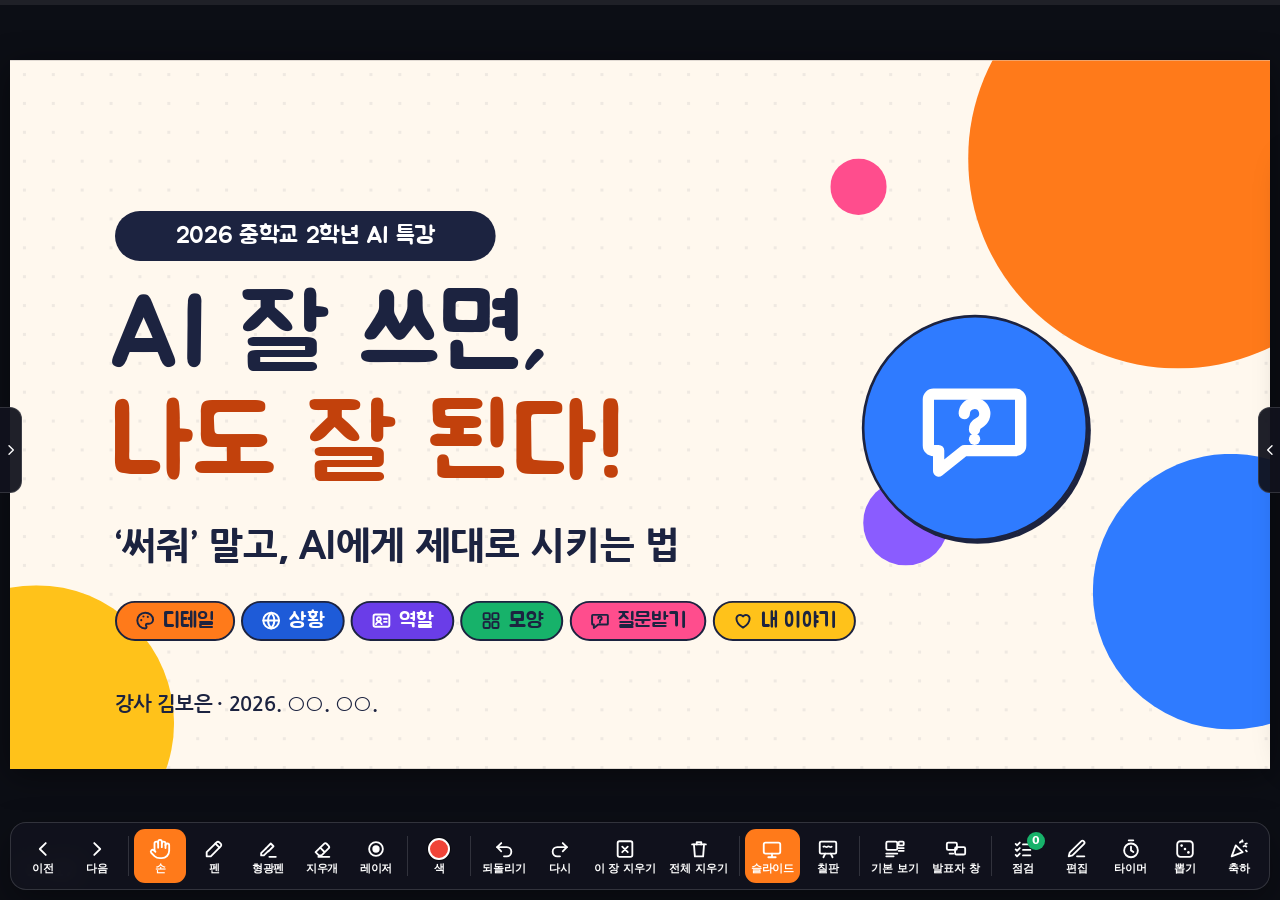
==== commit 2d0812cb: "엔진 v2.3: 뽑기·화면 가리기·효과음·발표자 창, 수업 위젯 4종, 영상 안내·그림 자리표시 - 랜덤 뽑기(R, 목록은 script.hz-picker), 화면 가리기(. / ," ====
--- a/decks/2026-11-11-ai-prompt-class/index.html
+++ b/decks/2026-11-11-ai-prompt-class/index.html
@@ -8,731 +8,435 @@
 <link rel="preconnect" href="https://fonts.gstatic.com" crossorigin>
 <link rel="stylesheet" href="https://fonts.googleapis.com/css2?family=Jua&family=Nanum+Gothic:wght@400;700;800&display=swap">
 <style id="hz-engine-style">
-/* ===== ENGINE v2.3 ===== */
-/* HTMLzip 슬라이드 엔진 스타일
-   - 필통·메뉴·필기·편집 UI와 모션 동작에 필요한 최소 스타일만 담는다.
-   - 슬라이드의 외형(글자·색·배경)은 덱 디자인이 정한다.
-   - 엔진 클래스는 모두 hz- 접두사를 쓴다. */
-
-/* ---------- 슬라이드 구조 (JS가 없어도 내용이 보이도록) ---------- */
-:where(#deck) > .slide {
-  position: relative; width: 1920px; height: 1080px; overflow: hidden;
-  margin: 0 auto 40px; box-sizing: border-box;
-}
-:where(#deck, .hz-mini) > .slide { background: var(--bg, #fff); color: var(--fg, #111); }
-:is(#deck, .hz-mini) > .slide > :not(.notes) { position: absolute; box-sizing: border-box; }
-:where(#deck, .hz-mini) > .slide > * { margin: 0; }
-:is(#deck, .hz-mini) > .slide > .notes { display: none; }
-
-/* ---------- 무대 ---------- */
-html.hz-on, html.hz-on body {
-  margin: 0; height: 100%; overflow: hidden; touch-action: none; -webkit-tap-highlight-color: transparent;
-  background: var(--letterbox, color-mix(in srgb, var(--bg, #111) 82%, #000));
-}
-html.hz-on #deck {
-  position: fixed; left: 0; top: 0; width: 1920px; height: 1080px; overflow: hidden;
-  transform-origin: 0 0; transform: translate(var(--hz-x, 0px), var(--hz-y, 0px)) scale(var(--hz-s, 1));
-  user-select: none; -webkit-user-select: none; -webkit-touch-callout: none; z-index: 1; contain: layout;
-}
-html.hz-on #deck > .slide { position: absolute; inset: 0; margin: 0; display: none; }
-html.hz-on #deck > .slide.hz-active,
-html.hz-on #deck > .slide.hz-leaving,
-html.hz-on #deck > .slide.hz-measure { display: block; }
-html.hz-on #deck > .slide.hz-measure { visibility: hidden; z-index: -1; }
-html.hz-on #deck > .slide.hz-top { z-index: 2; }
-html.hz-on #deck > .slide.hz-leaving, html.hz-on #deck > .slide.hz-top { backface-visibility: hidden; }
-
-/* 등장 전·퇴장 후 상태 (엔진이 붙이는 클래스로만) */
-html.hz-on .hz-pre, html.hz-on .hz-gone { visibility: hidden; }
-html.hz-on .hz-struck { opacity: .38; }
-.hz-fx-rel { position: relative; }
-.hz-fx-host { isolation: isolate; }
-.hz-fx-color, .hz-fx-color * { color: var(--accent, #3b6cf6) !important; }
-
-/* 글자 나누기 */
-.hz-w { display: inline-block; white-space: pre; }
-.hz-c { display: inline-block; white-space: pre; }
-.hz-caret {
-  display: inline-block; width: .08em; height: 1em; margin-left: .04em; vertical-align: -.12em;
-  background: currentColor; animation: hz-blink 1s steps(1) infinite;
-}
-
-/* 강조 효과 런타임 요소 */
-.hz-fx-hl, .hz-fx-ul, .hz-fx-strike { position: absolute; pointer-events: none; z-index: -1; transform-origin: 0 50%; }
-.hz-fx-hl { background: var(--highlight, color-mix(in srgb, var(--accent, #3b6cf6) 34%, transparent)); border-radius: .14em; }
-.hz-fx-ul { background: var(--accent, #3b6cf6); border-radius: 99px; }
-.hz-fx-strike { background: currentColor; border-radius: 99px; z-index: 1; }
-.hz-fx-layer { position: absolute; inset: 0; pointer-events: none; }
-.hz-spotlight { position: absolute; border-radius: 18px; box-shadow: 0 0 0 4000px rgba(0, 0, 0, .64); }
-.hz-fx-circle { position: absolute; overflow: visible; }
-.hz-fx-circle path { fill: none; stroke: var(--accent, #3b6cf6); stroke-width: 7; stroke-linecap: round; }
+/* ===== ENGINE v1.0 ===== */
+/* HTMLzip 공통 엔진 스타일 — 발표·필기·편집 UI와 모션 동작에 필요한 최소 스타일만 둔다.
+   슬라이드 안의 글자 크기·색·배경 같은 디자인은 덱 디자인 구역에서 정한다. (docs/PRINCIPLES.md §5, §6) */
+
+/* ---------- 1. 덱 구조 (JS가 없어도 모든 내용이 보이게) ---------- */
+#deck{position:relative}
+.slide{position:relative;width:1920px;height:1080px;overflow:hidden;box-sizing:border-box;isolation:isolate}
+.slide > :not(.notes):not(.hz-x){position:absolute;box-sizing:border-box}
+.slide .notes,#deck > template{display:none!important}
+.slide img{max-width:none}
+
+html.hz-ready,html.hz-ready body{margin:0;width:100%;height:100%;overflow:hidden;background:#0c0e15;overscroll-behavior:none}
+html.hz-ready #deck{position:absolute;left:0;top:0;width:1920px;height:1080px}
+html.hz-ready #deck > .slide{position:absolute;left:0;top:0;display:none}
+html.hz-ready #deck > .slide.hz-active,html.hz-ready #deck > .slide.hz-leaving,html.hz-ready #deck > .slide.hz-measure{display:block}
+html.hz-ready #deck > .slide.hz-leaving{z-index:1}
+html.hz-ready #deck > .slide.hz-active{z-index:2}
+html.hz-ready #deck > .slide.hz-measure{visibility:hidden;z-index:0}
+html.hz-ready #deck > .slide.hz-under{z-index:3}
+
+/* 등장 전 숨김: 엔진이 붙인 클래스로만 */
+html.hz-motion-ready .hz-pending{visibility:hidden!important}
+html.hz-motion-ready .hz-exited{visibility:hidden!important}
+.hz-struck{opacity:.45}
+.hz-rel{position:relative}
+.slide [data-group] > *{position:absolute;box-sizing:border-box}
+
+/* ---------- 2. 모션 · 상호작용에 필요한 최소 스타일 ---------- */
+.hz-split-w{display:inline-block;white-space:nowrap}
+.hz-split-c{display:inline-block;white-space:pre}
+.hz-caret{display:inline-block;width:.08em;height:1em;margin-left:.04em;vertical-align:-.12em;background:currentColor;animation:hz-blink 1s steps(1) infinite}
+@keyframes hz-blink{50%{opacity:0}}
+.hz-typing{display:inline-flex;gap:.28em;align-items:center;padding:.15em 0}
+.hz-typing i{width:.42em;height:.42em;border-radius:50%;background:currentColor;opacity:.35;animation:hz-dot 1s infinite}
+.hz-typing i:nth-child(2){animation-delay:.15s}
+.hz-typing i:nth-child(3){animation-delay:.3s}
+@keyframes hz-dot{0%,80%,100%{opacity:.25;transform:translateY(0)}40%{opacity:.9;transform:translateY(-.25em)}}
+
+/* 강조 */
+.hz-em-hl{background-image:linear-gradient(transparent 58%,var(--highlight,rgba(255,214,0,.55)) 58%);background-repeat:no-repeat;background-size:100% 100%;-webkit-box-decoration-break:clone;box-decoration-break:clone}
+.hz-em-ul{background-image:linear-gradient(var(--accent,#FF7A1A),var(--accent,#FF7A1A));background-repeat:no-repeat;background-position:0 100%;background-size:100% .12em;-webkit-box-decoration-break:clone;box-decoration-break:clone;padding-bottom:.04em}
+.hz-em-color{color:var(--accent,#FF7A1A)!important}
+.hz-em-circle,.hz-strike-line,.hz-spotlight,.hz-sparkle,.hz-flow,.hz-zoom-dim,.hz-tip{position:absolute;pointer-events:none}
+.hz-em-circle{overflow:visible;z-index:50}
+.hz-em-circle path{fill:none;stroke:var(--accent,#FF7A1A);stroke-width:7;stroke-linecap:round;stroke-linejoin:round}
+.hz-spotlight{z-index:60;border-radius:24px;box-shadow:0 0 0 4000px rgba(5,7,14,.62)}
+.hz-strike-line{left:-2%;top:50%;width:104%;height:.12em;min-height:5px;margin-top:-.06em;background:var(--accent,#F04438);border-radius:99px;z-index:5}
+.hz-sparkle{width:46px;height:46px;margin:-23px 0 0 -23px;z-index:55;color:var(--accent,#FFC21A)}
+.hz-sparkle svg{width:100%;height:100%;display:block}
 
 /* 배경 움직임 */
-.hz-amb { position: absolute; inset: 0; overflow: hidden; pointer-events: none; }
-.hz-blob { position: absolute; border-radius: 50%; filter: blur(70px); background: var(--accent, #3b6cf6); }
-.hz-blob:nth-child(3n+2) { background: var(--accent-2, var(--fg, #888)); }
-.hz-amb-grad {
-  position: absolute; left: -50%; top: -50%; width: 200%; height: 200%;
-  background:
-    radial-gradient(closest-side at 30% 35%, color-mix(in srgb, var(--accent, #3b6cf6) 30%, transparent), transparent),
-    radial-gradient(closest-side at 70% 65%, color-mix(in srgb, var(--accent-2, #6aa3ff) 26%, transparent), transparent);
-}
-.hz-amb canvas { position: absolute; inset: 0; width: 100%; height: 100%; }
-.hz-sparkle { position: absolute; pointer-events: none; color: var(--accent-2, #ffd34d); font-size: 34px; line-height: 1; z-index: 3; }
-
-/* ---------- 상호작용 ---------- */
-[data-interact] { cursor: pointer; }
-[data-interact="flip"] { perspective: 1800px; }
-[data-interact="flip"] > .front, [data-interact="flip"] > .back {
-  position: absolute; inset: 0; backface-visibility: hidden; -webkit-backface-visibility: hidden;
-  transition: transform .7s cubic-bezier(.2, .8, .2, 1);
-}
-[data-interact="flip"] > .back { transform: rotateY(180deg); }
-[data-interact="flip"].hz-flipped > .front { transform: rotateY(-180deg); }
-[data-interact="flip"].hz-flipped > .back { transform: rotateY(0deg); }
-html.hz-m-off [data-interact="flip"] > * { transition: none; }
-
-.hz-cover {
-  position: absolute; inset: 0; z-index: 6; display: flex; align-items: center; justify-content: center;
-  background: var(--cover-bg, var(--accent, #3b6cf6)); color: var(--cover-fg, #fff);
-  font-size: 40px; font-weight: 700; border-radius: inherit; cursor: pointer;
-}
-[data-option] { cursor: pointer; }
-.hz-correct { outline: 6px solid #22c55e; outline-offset: 6px; }
-.hz-wrong { opacity: .42; }
-[data-interact="zoom"] { cursor: zoom-in; }
-.hz-zoomed { z-index: 50 !important; cursor: zoom-out; }
-.hz-backdrop { position: absolute; inset: 0; z-index: 49; background: rgba(0, 0, 0, .66); }
-[data-spot] {
-  position: absolute; width: 40px; height: 40px; margin: -20px 0 0 -20px; border-radius: 50%;
-  background: var(--accent, #3b6cf6); border: 4px solid #fff; box-sizing: border-box;
-  animation: hz-ping 1.8s ease-out infinite; cursor: pointer; z-index: 2;
-}
-/* 점은 작게 보이되, 손가락으로 누르는 범위는 넓게 (무대 기준 100px) */
-[data-spot]::before { content: ""; position: absolute; left: 50%; top: 50%; width: 100px; height: 100px; margin: -50px 0 0 -50px; border-radius: 50%; }
-.hz-tip {
-  position: absolute; z-index: 8; max-width: 420px; padding: 14px 20px; border-radius: 14px;
-  background: #111; color: #fff; font-size: 26px; line-height: 1.4; box-shadow: 0 16px 40px rgba(0, 0, 0, .35);
-  pointer-events: none;
-}
-.hz-hint {
-  position: absolute; right: -14px; top: -18px; z-index: 7; padding: 6px 14px; border-radius: 99px;
-  background: #111; color: #fff; font: 700 20px/1.2 var(--hz-font); pointer-events: none;
-  animation: hz-bob 1.6s ease-in-out infinite;
-}
-html.hz-m-off [data-spot], html.hz-m-calm [data-spot],
-html.hz-m-off .hz-hint, html.hz-m-calm .hz-hint, html.hz-m-off .hz-caret { animation: none; }
-
-/* ---------- 수업 위젯 (§4.6) ----------
-   기본 모양은 덱 변수(--bg, --fg, --accent, --accent-2)를 따른다.
-   덱 디자인은 hz-w- 클래스를 덮어써 다듬을 수 있다(엔진 스타일 중 이것만 예외). */
-.hz-wg, .hz-wg *, .hz-wg *::before, .hz-wg *::after { box-sizing: border-box; }
-html.hz-on .hz-w-pre { visibility: hidden; }
-.hz-wi { width: 1em; height: 1em; fill: none; stroke: currentColor; stroke-width: 2; stroke-linecap: round; stroke-linejoin: round; flex: none; vertical-align: -.14em; }
-
-/* 채팅 */
-.hz-w-chat {
-  display: flex; flex-direction: column; overflow: hidden; border-radius: 36px;
-  background: #fff; color: var(--fg, #1f2a44); border: 4px solid var(--fg, #1f2a44); font-size: 38px; line-height: 1.45;
-}
-.hz-w-chat > .hz-w-head {
-  flex: none; display: flex; align-items: center; gap: 12px; padding: 20px 28px; font-size: .84em; font-weight: 800;
-  border-bottom: 3px solid color-mix(in srgb, var(--fg, #1f2a44) 10%, transparent);
-}
-.hz-w-live { width: 16px; height: 16px; border-radius: 50%; background: #22c55e; flex: none; }
-.hz-w-chat > .hz-w-body {
-  flex: 1; min-height: 0; display: flex; flex-direction: column; justify-content: flex-end; gap: 22px; padding: 26px 28px;
-  background: color-mix(in srgb, var(--fg, #1f2a44) 4%, #fff);
-}
-.hz-w-msg { position: relative; max-width: 80%; padding: 16px 26px; border-radius: 28px; }
-/* 여백은 덱의 p { margin: 0 } 같은 규칙에 지지 않도록 조금 더 구체적으로 */
-.hz-w-body > .hz-w-msg { margin: 0; }
-.hz-w-body > .hz-w-ai { margin-left: 80px; }
-.hz-w-body > .hz-w-doc { margin-bottom: 50px; }
-.hz-w-me { align-self: flex-end; background: var(--accent, #3b6cf6); color: var(--accent-ink, #fff); border-bottom-right-radius: 8px; }
-.hz-w-ai {
-  align-self: flex-start; margin-left: 80px; background: #fff; color: var(--fg, #1f2a44);
-  border: 3px solid color-mix(in srgb, var(--fg, #1f2a44) 14%, transparent); border-bottom-left-radius: 8px;
-}
-.hz-w-ai::before, .hz-w-dots::before {
-  content: ""; position: absolute; left: -80px; bottom: -3px; width: 62px; height: 62px; border-radius: 50%; visibility: inherit;
-  background: var(--accent-2, #8a5cff) url("data:image/svg+xml,%3Csvg xmlns='http://www.w3.org/2000/svg' viewBox='0 0 24 24'%3E%3Cpath d='M12 3.5l1.9 5.3 5.3 1.9-5.3 1.9L12 17.9l-1.9-5.3-5.3-1.9 5.3-1.9z' fill='white'/%3E%3C/svg%3E") center / 58% no-repeat;
-}
-.hz-w-doc, .hz-w-doc.hz-w-me {
-  width: 290px; min-height: 320px; padding: 24px 22px; margin-bottom: 50px; border-radius: 14px; rotate: -3deg;
-  background: #fff; color: var(--fg, #1f2a44); border: 3px solid var(--fg, #1f2a44); box-shadow: 6px 6px 0 color-mix(in srgb, var(--fg, #1f2a44) 25%, transparent);
-  font-size: 32px; font-weight: 800; line-height: 1.3;
-}
-.hz-w-lines { display: block; margin-top: 14px; }
-.hz-w-lines i { display: block; height: 10px; margin: 15px 0; border-radius: 5px; background: color-mix(in srgb, var(--fg, #1f2a44) 13%, transparent); }
-.hz-w-lines i:nth-child(2) { width: 85%; } .hz-w-lines i:nth-child(4) { width: 70%; }
-.hz-w-cap { position: absolute; right: 0; bottom: -50px; display: flex; align-items: center; gap: 8px; font-size: 27px; font-weight: 700; rotate: 3deg; color: var(--fg, #1f2a44); }
-.hz-w-dots {
-  position: absolute; left: 0; bottom: 0; visibility: visible; display: flex; gap: 10px; padding: 24px 28px;
-  border-radius: 28px 28px 28px 8px; background: #fff; border: 3px solid color-mix(in srgb, var(--fg, #1f2a44) 14%, transparent);
-}
-.hz-w-dots i { width: 14px; height: 14px; border-radius: 50%; background: color-mix(in srgb, var(--fg, #1f2a44) 50%, transparent); animation: hz-dot 1s ease-in-out infinite; }
-.hz-w-dots i:nth-child(2) { animation-delay: .15s; } .hz-w-dots i:nth-child(3) { animation-delay: .3s; }
-.hz-w-chat > .hz-w-input {
-  flex: none; margin: 0 22px 22px; padding: 14px 26px; border-radius: 99px; display: flex; justify-content: space-between; align-items: center;
-  background: color-mix(in srgb, var(--fg, #1f2a44) 6%, #fff); color: color-mix(in srgb, var(--fg, #1f2a44) 75%, #fff); font-size: 30px; font-weight: 700;
-}
-.hz-w-input .hz-wi { color: var(--accent, #3b6cf6); }
-
+.hz-amb-layer{position:absolute;inset:0;pointer-events:none;z-index:0;overflow:hidden}
+.hz-amb-layer i{position:absolute;border-radius:50%;filter:blur(40px);opacity:.28}
+.hz-amb-grad{background:linear-gradient(120deg,transparent 0%,var(--accent,#FF7A1A) 35%,transparent 55%,var(--accent,#FF7A1A) 80%,transparent 100%);background-size:300% 300%;opacity:.16}
+canvas.hz-particles{position:absolute;left:0;top:0;width:1920px;height:1080px;pointer-events:none;z-index:0}
+
+/* 뒤집기 카드 */
+html.hz-ready [data-interact="flip"]{perspective:2200px;cursor:pointer}
+html.hz-ready [data-interact="flip"] > .front,html.hz-ready [data-interact="flip"] > .back{position:absolute;inset:0;-webkit-backface-visibility:hidden;backface-visibility:hidden;transition:transform .7s cubic-bezier(.2,.8,.2,1)}
+html.hz-ready [data-interact="flip"] > .back{transform:rotateY(180deg)}
+html.hz-ready [data-interact="flip"].hz-flipped > .front{transform:rotateY(-180deg)}
+html.hz-ready [data-interact="flip"].hz-flipped > .back{transform:rotateY(0)}
+html.hz-motion-off [data-interact="flip"] > *{transition:none!important}
+/* 가리개 */
+html.hz-ready [data-interact="reveal"]{cursor:pointer}
+.hz-cover{position:absolute;inset:0;z-index:40;display:flex;align-items:center;justify-content:center;gap:.4em;text-align:center;padding:.6em;
+  background:var(--cover-bg,var(--accent,#FF7A1A));color:var(--cover-fg,#fff);border-radius:inherit;font-family:var(--font-display,inherit);font-size:max(1em,40px);line-height:1.3;box-sizing:border-box}
+.hz-cover svg{width:1em;height:1em;flex:none}
+/* 퀴즈 · 확대 · 핫스팟 */
+html.hz-ready [data-interact="quiz"] [data-answer],html.hz-ready [data-interact="quiz"] .option{cursor:pointer}
+.hz-correct{outline:6px solid #17B26A!important;outline-offset:4px}
+.hz-wrong{opacity:.55}
+html.hz-ready [data-interact="zoom"]{cursor:zoom-in}
+html.hz-ready [data-interact="zoom"].hz-zoomed{cursor:zoom-out;z-index:80!important}
+.hz-zoom-dim{inset:0;background:rgba(5,7,14,.6);z-index:79}
+html.hz-ready [data-interact="hotspot"] .spot{cursor:pointer}
+.hz-tip{z-index:70;max-width:560px;padding:.5em .8em;border-radius:18px;background:rgba(18,20,30,.94);color:#fff;font-size:32px;line-height:1.4;box-shadow:0 12px 30px rgba(0,0,0,.35)}
+/* "클릭해 보세요" 힌트 */
+.hz-hint{position:absolute;right:-18px;bottom:-18px;width:64px;height:64px;border-radius:50%;background:var(--accent,#FF7A1A);color:#fff;display:flex;align-items:center;justify-content:center;
+  box-shadow:0 0 0 0 var(--accent,#FF7A1A);animation:hz-hint 1.6s ease-out infinite;z-index:45;pointer-events:none}
+.hz-hint svg{width:34px;height:34px}
+@keyframes hz-hint{0%{box-shadow:0 0 0 0 rgba(255,255,255,.6)}100%{box-shadow:0 0 0 26px rgba(255,255,255,0)}}
+/* 잠금 해제 */
+.hz-locked{filter:grayscale(1);opacity:.55}
+.hz-lock{position:absolute;right:-12px;top:-12px;width:60px;height:60px;border-radius:50%;background:#3A3F55;color:#fff;display:flex;align-items:center;justify-content:center;border:4px solid #fff;z-index:46;pointer-events:none}
+.hz-lock svg{width:30px;height:30px}
+.hz-burst{position:absolute;inset:-30px;border-radius:40px;pointer-events:none;background:radial-gradient(circle,var(--accent,#FF7A1A) 0%,transparent 65%);opacity:0;z-index:-1}
 /* 자동완성 */
-.hz-w-autocomplete {
-  display: flex; flex-direction: column; gap: 20px; padding: 28px; overflow: hidden; border-radius: 36px;
-  background: #fff; color: var(--fg, #1f2a44); border: 4px solid var(--fg, #1f2a44);
-}
-.hz-w-field {
-  flex: none; min-height: 150px; padding: 18px 24px; border-radius: 20px; font-size: 46px; font-weight: 700; line-height: 1.35;
-  background: color-mix(in srgb, var(--fg, #1f2a44) 4%, #fff); border: 3px solid color-mix(in srgb, var(--fg, #1f2a44) 12%, transparent);
-}
-.hz-w-caret { display: inline-block; width: 4px; height: 1em; margin-left: 4px; vertical-align: -.12em; background: var(--accent, #3b6cf6); animation: hz-blink 1s steps(1) infinite; }
-.hz-w-sugg { flex: none; display: grid; grid-template-columns: repeat(3, 1fr); border-radius: 18px; overflow: hidden; background: color-mix(in srgb, var(--fg, #1f2a44) 8%, #fff); }
-.hz-w-sugg > span {
-  min-height: 84px; display: flex; align-items: center; justify-content: center; padding: 10px; text-align: center;
-  font-size: 36px; font-weight: 700; color: color-mix(in srgb, var(--fg, #1f2a44) 78%, #fff);
-  border-right: 2px solid color-mix(in srgb, var(--fg, #1f2a44) 10%, transparent); transition: background .15s, color .15s;
-}
-.hz-w-sugg > span:last-child { border-right: 0; }
-.hz-w-sugg > span:nth-child(2) { color: var(--fg, #1f2a44); font-weight: 800; }
-.hz-w-sugg > span.hz-w-pick { background: var(--accent-2, #ffd34d); color: var(--fg, #1f2a44); }
-.hz-w-kb { flex: none; display: flex; flex-direction: column; gap: 10px; }
-.hz-w-kb > div { display: flex; justify-content: center; gap: 10px; }
-.hz-w-kb span {
-  width: 64px; height: 58px; border-radius: 12px; display: flex; align-items: center; justify-content: center; font-size: 28px; font-weight: 700;
-  background: color-mix(in srgb, var(--fg, #1f2a44) 5%, #fff); border: 2px solid color-mix(in srgb, var(--fg, #1f2a44) 12%, transparent); color: color-mix(in srgb, var(--fg, #1f2a44) 70%, #fff);
-}
-
-/* 잠금 카드 */
-.hz-w-unlock { display: flex; gap: 22px; }
-.hz-w-card { position: relative; transition: filter .35s, opacity .35s; }
-.hz-w-locked { filter: grayscale(1); opacity: .62; }
-.hz-w-lock {
-  position: absolute; right: 12px; top: 12px; z-index: 2; width: 58px; height: 58px; border-radius: 50%; display: none; place-items: center;
-  background: var(--fg, #1f2a44); color: var(--bg, #fff); border: 4px solid var(--bg, #fff); font-size: 28px; pointer-events: none;
-}
-.hz-w-locked > .hz-w-lock, .hz-w-lock.hz-w-fly { display: grid; }
-.hz-w-burst {
-  position: absolute; left: -30%; top: -30%; width: 160%; height: 160%; border-radius: 50%; pointer-events: none; z-index: 3;
-  background: radial-gradient(circle, color-mix(in srgb, var(--accent-2, #ffd34d) 85%, #fff) 0 22%, color-mix(in srgb, var(--accent-2, #ffd34d) 35%, transparent) 40%, transparent 66%);
-}
-
-/* 챕터 */
-.hz-w-chapter { overflow: hidden; }
-.hz-w-chapter > .hz-w-deco { position: absolute; inset: 0; pointer-events: none; }
-.hz-w-num {
-  position: absolute; right: 70px; bottom: -150px; font-size: 900px; line-height: 1; font-weight: 800;
-  color: transparent; -webkit-text-stroke: 8px color-mix(in srgb, currentColor 32%, transparent);
-}
-.hz-w-shape { position: absolute; display: block; }
-.hz-w-shape svg { display: block; width: 100%; height: 100%; overflow: visible; }
-.hz-w-c1 { color: var(--accent-2, #ffd34d); } .hz-w-c2 { color: var(--accent, #f26b3a); }
-.hz-w-chapter > .hz-w-text {
-  position: absolute; inset: 0; z-index: 1; display: flex; flex-direction: column; justify-content: center; align-items: flex-start; padding: 0 160px;
-}
-.hz-w-part {
-  display: inline-flex; align-items: center; padding: .22em 1em; margin-bottom: 30px; border-radius: 99px;
-  font-size: 46px; font-weight: 800; background: var(--accent-2, #ffd34d); color: var(--fg, #1f2a44);
-}
-.hz-w-chapter .hz-w-title { margin: 0; font-size: 150px; line-height: 1.15; }
-.hz-w-chapter .hz-w-sub { margin: 30px 0 0; font-size: 48px; }
-.hz-w-sweep { position: absolute; inset: 0; z-index: 20; overflow: hidden; pointer-events: none; }
-.hz-w-sweep i { position: absolute; top: -10%; bottom: -10%; left: -12%; width: 124%; }
-.hz-w-b1, .hz-w-b4 { background: var(--accent-2, #ffd34d); }
-.hz-w-b2 { background: var(--accent, #f26b3a); }
-.hz-w-b3 { background: var(--bg, #fff); }
-.hz-w-b5 { background: var(--fg, #1f2a44); }
-html.hz-m-off .hz-w-dots i, html.hz-m-calm .hz-w-dots i, html.hz-m-off .hz-w-caret { animation: none; }
-
-/* 영상 파일이 없을 때 (§6.3) */
-.hz-video-missing {
-  position: absolute; inset: 0; z-index: 2; display: flex; flex-direction: column; align-items: center; justify-content: center; gap: 14px;
-  padding: 30px; text-align: center; border-radius: inherit; box-sizing: border-box;
-  background: #1b2033; color: #fff; border: 4px dashed rgba(255, 255, 255, .45); font-size: 44px; font-weight: 800; line-height: 1.3;
-}
-.hz-video-missing .hz-wi { width: 110px; height: 110px; stroke-width: 1.6; }
-.hz-video-missing small { font-size: 30px; font-weight: 700; color: #d6dcf0; }
-
-/* ---------- 엔진 UI 공통: 종이 패널 ---------- */
-#hz-ui {
-  --hz-font: Pretendard, "Pretendard Variable", "Apple SD Gothic Neo", "Malgun Gothic", "Noto Sans KR", system-ui, sans-serif;
-  --hz-paper: #fffdf8; --hz-paper-2: #f3efe5; --hz-paper-3: #e8e2d4;
-  --hz-ink: #1f2a44; --hz-sub: #687290; --hz-line: rgba(31, 42, 68, .14);
-  --hz-accent: var(--accent, #3b6cf6); --hz-on-accent: var(--accent-ink, #fff);
-  --hz-shadow: 0 16px 44px rgba(12, 18, 34, .26), 0 2px 6px rgba(12, 18, 34, .12);
-  font-family: var(--hz-font); color: var(--hz-ink);
-}
-#hz-ui *, #hz-ui *::before, #hz-ui *::after { box-sizing: border-box; }
-:where(#hz-ui) button { font-family: inherit; color: inherit; } /* 버튼 클래스의 글자색이 이기도록 구체도 0 */
-#hz-ui svg.hz-i { width: 22px; height: 22px; fill: none; stroke: currentColor; stroke-width: 1.9; stroke-linecap: round; stroke-linejoin: round; flex: none; }
-.hz-paper { background: var(--hz-paper); color: var(--hz-ink); box-shadow: var(--hz-shadow); border: 1px solid var(--hz-line); }
-
-/* 필통: 아이콘만 담은 캡슐 */
-.hz-case {
-  position: fixed; z-index: 30; display: flex; align-items: center; gap: 2px; padding: 6px 8px 6px 4px;
-  border-radius: 99px; background: var(--hz-paper); border: 2px solid var(--hz-ink); box-shadow: var(--hz-shadow);
-  touch-action: none;
-}
-html.hz-case-v .hz-case { flex-direction: column; padding: 4px 6px 8px; }
-.hz-grip { width: 22px; height: 40px; display: grid; grid-template-columns: repeat(2, 4px); grid-auto-rows: 4px; gap: 4px; align-content: center; justify-content: center; cursor: grab; touch-action: none; }
-html.hz-case-v .hz-grip { width: 40px; height: 22px; grid-template-columns: repeat(3, 4px); }
-.hz-grip i { width: 4px; height: 4px; border-radius: 50%; background: #a3abbe; }
-.hz-tb {
-  appearance: none; border: 0; background: transparent; cursor: pointer; padding: 0;
-  width: 46px; height: 46px; border-radius: 50%; display: grid; place-items: center; flex: none;
-}
-.hz-tb:hover { background: var(--hz-paper-2); }
-.hz-tb.hz-pressed { background: var(--hz-accent); color: var(--hz-on-accent); }
-.hz-tb:focus-visible, .hz-tile:focus-visible, .hz-btn:focus-visible { outline: 3px solid var(--hz-accent); outline-offset: 1px; }
-.hz-tb[data-cmd="fold"] { width: 34px; color: var(--hz-sub); }
-.hz-swatch { display: block; width: 24px; height: 24px; border-radius: 50%; border: 3px solid var(--hz-paper); box-shadow: 0 0 0 2px var(--hz-ink); }
-.hz-case-mini {
-  position: fixed; z-index: 30; display: none; place-items: center; width: 58px; height: 58px; border-radius: 50%;
-  background: var(--hz-paper); border: 2px solid var(--hz-ink); box-shadow: var(--hz-shadow), inset 0 0 0 4px var(--hz-paper), inset 0 0 0 6px var(--hz-accent);
-  cursor: pointer; padding: 0; appearance: none;
-}
-html.hz-case-folded .hz-case { display: none; }
-html.hz-case-folded .hz-case-mini { display: grid; }
-
-/* 메뉴 버튼과 넘김 화살표 */
-.hz-menu-btn {
-  position: fixed; z-index: 31; left: 16px; top: 16px; width: 50px; height: 50px; border-radius: 16px; padding: 0;
-  display: grid; place-items: center; cursor: pointer; appearance: none;
-  background: var(--hz-paper); border: 2px solid var(--hz-ink); box-shadow: var(--hz-shadow);
-}
-.hz-menu-btn .hz-dot { position: absolute; right: -4px; top: -4px; width: 14px; height: 14px; border-radius: 50%; background: #f5a524; border: 2px solid var(--hz-paper); display: none; }
-.hz-menu-btn.hz-has-issue .hz-dot { display: block; }
-html.hz-drawer-open .hz-menu-btn { visibility: hidden; }
-.hz-nav {
-  position: fixed; z-index: 29; top: 50%; width: 58px; height: 96px; margin-top: -48px; padding: 0; border: 0; appearance: none; cursor: pointer;
-  display: grid; place-items: center; border-radius: 20px; color: #fff; background: rgba(20, 26, 40, .32);
-  backdrop-filter: blur(6px); opacity: 0; pointer-events: none; transition: opacity .3s ease;
-}
-.hz-nav svg.hz-i { width: 36px; height: 36px; stroke-width: 2.4; }
-.hz-nav-l { left: 14px; } .hz-nav-r { right: 14px; }
-html.hz-moving .hz-nav { opacity: 1; pointer-events: auto; }
-.hz-nav:hover { background: rgba(20, 26, 40, .5); }
-@media (hover: none) { .hz-nav { opacity: .5; pointer-events: auto; } }
-html.hz-nonav .hz-nav, html.hz-editing .hz-nav, html.hz-drawer-open .hz-nav-l { display: none; }
-
-/* 메뉴 서랍 */
-.hz-drawer {
-  position: fixed; z-index: 40; left: 0; top: 0; bottom: 0; width: 340px; display: flex; flex-direction: column;
-  background: var(--hz-paper); border-radius: 0 26px 26px 0; box-shadow: 18px 0 50px rgba(12, 18, 34, .28);
-  transform: translateX(-104%); transition: transform .24s cubic-bezier(.2, .8, .2, 1); visibility: hidden;
-}
-.hz-drawer.hz-open { transform: none; visibility: visible; }
-.hz-dr-head { display: flex; align-items: center; gap: 8px; padding: 16px 14px 10px 18px; }
-.hz-dr-tabs { flex: 1; display: flex; gap: 4px; padding: 4px; border-radius: 14px; background: var(--hz-paper-2); }
-.hz-dr-tabs button {
-  flex: 1; appearance: none; border: 0; height: 36px; border-radius: 11px; background: transparent; cursor: pointer;
-  font-size: 15px; font-weight: 800; color: var(--hz-sub);
-}
-.hz-dr-tabs button.hz-sel { background: var(--hz-paper); color: var(--hz-ink); box-shadow: 0 1px 4px rgba(12, 18, 34, .14); }
-.hz-dr-body { flex: 1; overflow-y: auto; padding: 4px 18px 24px; display: none; }
-.hz-dr-body.hz-sel { display: block; }
-.hz-dr-sec h4 { margin: 16px 2px 10px; font-size: 13px; font-weight: 800; color: var(--hz-sub); letter-spacing: .02em; }
-.hz-tiles { display: grid; grid-template-columns: repeat(3, 1fr); gap: 10px; }
-.hz-tile {
-  appearance: none; border: 0; cursor: pointer; height: 92px; border-radius: 18px; padding: 8px 4px;
-  background: var(--hz-paper-2); display: flex; flex-direction: column; align-items: center; justify-content: center; gap: 8px;
-  font-size: 14px; font-weight: 800; line-height: 1.2; text-align: center; word-break: keep-all;
-}
-.hz-tile svg.hz-i { width: 28px; height: 28px; }
-.hz-tile:hover { background: var(--hz-paper-3); }
-.hz-tile.hz-pressed { background: var(--hz-ink); color: #fff; }
-.hz-tile.hz-warn { box-shadow: inset 0 0 0 2px #f5a524; }
-.hz-x { appearance: none; border: 0; background: transparent; width: 40px; height: 40px; border-radius: 12px; display: grid; place-items: center; cursor: pointer; }
-.hz-x:hover { background: var(--hz-paper-2); }
-
-/* 슬라이드 탭(썸네일) */
-.hz-thumbs-tools { display: none; flex-wrap: wrap; gap: 6px; margin: 8px 0 12px; }
-html.hz-editing .hz-thumbs-tools { display: flex; }
-.hz-thumb { position: relative; margin: 0 0 14px; cursor: pointer; border-radius: 12px; padding: 4px; }
-.hz-thumb-frame { width: 288px; height: 162px; overflow: hidden; border-radius: 10px; outline: 1px solid var(--hz-line); position: relative; }
-.hz-thumb.hz-cur .hz-thumb-frame { outline: 3px solid var(--hz-accent); }
-.hz-thumb.hz-hid .hz-thumb-frame { opacity: .35; }
-.hz-thumb.hz-hid .hz-thumb-label::after { content: " · 숨김"; }
-.hz-thumb-label { font-size: 13px; font-weight: 700; color: var(--hz-sub); margin-top: 6px; white-space: nowrap; overflow: hidden; text-overflow: ellipsis; }
-.hz-thumb.hz-drop-before::before, .hz-thumb.hz-drop-after::after {
-  content: ""; position: absolute; left: 4px; right: 4px; height: 3px; border-radius: 3px; background: var(--hz-accent);
-}
-.hz-thumb.hz-drop-before::before { top: -9px; }
-.hz-thumb.hz-drop-after::after { bottom: -9px; }
-.hz-thumb.hz-dragging { opacity: .4; }
-.hz-thumb-grip {
-  position: absolute; right: 10px; top: 10px; z-index: 2; width: 30px; height: 40px; border-radius: 10px;
-  display: grid; grid-template-columns: repeat(2, 4px); grid-auto-rows: 4px; gap: 4px; align-content: center; justify-content: center;
-  background: var(--hz-paper); box-shadow: 0 2px 8px rgba(12, 18, 34, .25); cursor: grab; touch-action: none;
-}
-.hz-thumb-grip i { width: 4px; height: 4px; border-radius: 50%; background: #8a93a8; }
-
-/* 좁은 화면(태블릿)의 편집 화면: 서랍·속성 패널을 줄이고 도구 막대는 아이콘만 */
-html.hz-compact.hz-editing .hz-drawer { width: 236px; }
-html.hz-compact .hz-dr-body { padding-left: 14px; padding-right: 14px; }
-html.hz-compact .hz-thumb-frame { width: 192px; height: 108px; }
-html.hz-compact .hz-thumb-frame .hz-mini { transform: scale(.1); }
-html.hz-compact .hz-thumbs-tools .hz-mini-btn { padding: 0 8px; }
-html.hz-compact .hz-editbar { left: 236px; right: 0; padding: 0 6px; }
-html.hz-compact .hz-editbar .hz-lbl { display: none; }
-html.hz-compact .hz-editbar .hz-btn { min-width: 40px; padding: 0 4px; }
-html.hz-compact .hz-editbar .hz-sep { margin: 0 2px; }
-html.hz-compact .hz-props { width: 272px; top: 60px; }
-.hz-mini {
-  position: absolute; left: 0; top: 0; width: 1920px; height: 1080px; overflow: hidden;
-  transform-origin: 0 0; pointer-events: none; background: var(--bg, #fff);
-}
-.hz-mini > .slide { position: absolute; inset: 0; display: block !important; overflow: hidden; margin: 0; }
-.hz-thumb-frame .hz-mini { transform: scale(.15); }
-
-/* 작은 버튼 (칠판 막대·타이머·패널 안) */
-.hz-mini-btn {
-  appearance: none; border: 0; background: transparent; cursor: pointer;
-  height: 34px; min-width: 34px; padding: 0 10px; border-radius: 99px; font-size: 13px; font-weight: 700;
-  display: inline-flex; align-items: center; justify-content: center; gap: 5px;
-}
-.hz-mini-btn:hover { background: var(--hz-paper-2); }
-.hz-mini-btn svg.hz-i { width: 17px; height: 17px; }
-
-/* ---------- 오버레이 (무대와 같은 좌표계) ---------- */
-.hz-overlay {
-  position: fixed; left: 0; top: 0; width: 1920px; height: 1080px; z-index: 10; pointer-events: none;
-  transform-origin: 0 0; transform: translate(var(--hz-x, 0px), var(--hz-y, 0px)) scale(var(--hz-s, 1));
-}
-.hz-overlay canvas { position: absolute; left: 0; top: 0; width: 1920px; height: 1080px; }
-.hz-board-bg { position: absolute; inset: 0; display: none; background: var(--board, #1f3029); }
-.hz-board-bg::after {
-  content: ""; position: absolute; inset: 0;
-  background: radial-gradient(ellipse at 50% 40%, rgba(255, 255, 255, .05), transparent 70%);
-}
-html.hz-boarding .hz-board-bg { display: block; }
-.hz-input { position: absolute; inset: 0; pointer-events: none; touch-action: none; }
-html.hz-drawing .hz-input { pointer-events: auto; }
-html.hz-tool-pen .hz-input, html.hz-tool-hl .hz-input { cursor: crosshair; }
-html.hz-tool-eraser .hz-input, html.hz-tool-laser .hz-input { cursor: none; }
-html.hz-editing .hz-ink, html.hz-editing .hz-board-bg { display: none; }
-html.hz-full.hz-nocursor.hz-tool-hand, html.hz-full.hz-nocursor.hz-tool-hand * { cursor: none !important; }
-
-/* 페이지 꼬리표 (무대 오른쪽 아래) */
-.hz-page {
-  position: absolute; right: 40px; bottom: 30px; z-index: 3; pointer-events: none;
-  min-width: 112px; padding: 10px 18px 12px; border-radius: 16px; text-align: center;
-  background: rgba(255, 253, 248, .86); color: #1f2a44; box-shadow: 0 6px 18px rgba(12, 18, 34, .18);
-  font-family: Pretendard, "Apple SD Gothic Neo", "Malgun Gothic", "Noto Sans KR", sans-serif;
-}
-.hz-page b { display: block; font-size: 24px; font-weight: 800; letter-spacing: .04em; line-height: 1.1; }
-.hz-page i { display: block; height: 5px; margin-top: 7px; border-radius: 99px; background: rgba(31, 42, 68, .15); overflow: hidden; }
-.hz-page i span { display: block; height: 100%; width: 0; border-radius: 99px; background: var(--accent, #3b6cf6); transition: width .4s cubic-bezier(.2, .8, .2, 1); }
-html.hz-full .hz-page { opacity: .55; }
-html.hz-full.hz-nopage .hz-page { display: none; }
+.hz-ac-pick{background:var(--ac-pick,var(--accent,#FF7A1A))!important;color:var(--ac-pick-fg,#fff)!important}
+/* 영상 */
+.slide video{display:block;width:100%;height:100%;background:#000}
+.hz-video-missing{position:absolute;inset:0;display:flex;flex-direction:column;align-items:center;justify-content:center;gap:16px;background:#11152a;color:#d6dbef;
+  font:700 36px/1.35 var(--hz-ui);text-align:center;padding:40px;border:4px dashed #3a4166;border-radius:inherit;z-index:5}
+.hz-video-missing small{font-size:26px;font-weight:500;color:#9aa3c7}
+.hz-video-missing svg{width:84px;height:84px}
+/* 챕터 전환 */
+.hz-chapter-fx{position:absolute;inset:0;pointer-events:none;z-index:20;overflow:hidden}
+.hz-chapter-fx i{position:absolute;top:-15%;left:-10%;width:120%;height:130%}
+
+/* ---------- 3. 엔진 화면 (어떤 배경에서도 보이는 반투명 어두운 패널) ---------- */
+:root{--hz-ui:"Pretendard","Apple SD Gothic Neo","Malgun Gothic","Noto Sans KR",system-ui,sans-serif;--hz-panel:rgba(17,19,29,.94);--hz-line:rgba(255,255,255,.14);--hz-text:#fff;--hz-sub:#aeb4cb;--hz-on:var(--accent,#FF7A1A)}
+#hz-app,#hz-app *{box-sizing:border-box}
+#hz-app{position:fixed;inset:0;overflow:hidden;font-family:var(--hz-ui);-webkit-font-smoothing:antialiased;-webkit-tap-highlight-color:transparent;user-select:none;-webkit-user-select:none}
+#hz-viewport{position:absolute;overflow:hidden;touch-action:pan-y pinch-zoom}
+#hz-stage{position:absolute;left:0;top:0;width:1920px;height:1080px;transform-origin:0 0;box-shadow:0 10px 50px rgba(0,0,0,.45)}
+html.hz-fs #hz-stage{box-shadow:none}
+#hz-stage .slide{user-select:text;-webkit-user-select:text}
+html[data-hz-tool]:not([data-hz-tool="hand"]) #hz-viewport{touch-action:none}
+html[data-hz-tool]:not([data-hz-tool="hand"]) #hz-stage .slide{user-select:none;-webkit-user-select:none}
+#hz-board{position:absolute;inset:0;z-index:30;display:none;background:var(--board-bg,var(--bg,#fff))}
+html.hz-board-on #hz-board{display:block}
+canvas#hz-ink,canvas#hz-laser{position:absolute;left:0;top:0;width:1920px;height:1080px;pointer-events:none}
+canvas#hz-ink{z-index:40}
+canvas#hz-laser{z-index:41}
+html[data-hz-tool="pen"] canvas#hz-ink,html[data-hz-tool="hl"] canvas#hz-ink,html[data-hz-tool="eraser"] canvas#hz-ink,html[data-hz-tool="laser"] canvas#hz-laser{pointer-events:auto}
+html[data-hz-tool="pen"] canvas#hz-ink,html[data-hz-tool="hl"] canvas#hz-ink{cursor:crosshair}
+html[data-hz-tool="eraser"] canvas#hz-ink,html[data-hz-tool="laser"] canvas#hz-laser{cursor:none}
+html.hz-edit canvas#hz-ink,html.hz-edit canvas#hz-laser{display:none}
+#hz-eraser-ring{position:fixed;border:2px solid #fff;box-shadow:0 0 0 1.5px rgba(0,0,0,.7),inset 0 0 0 1.5px rgba(0,0,0,.7);border-radius:50%;pointer-events:none;z-index:1500;display:none}
+html[data-hz-tool="eraser"] #hz-eraser-ring.hz-show{display:block}
+html.hz-idle,html.hz-idle *{cursor:none!important}
+
+/* 진행 바 · 페이지 번호 */
+#hz-progress{position:fixed;left:0;top:0;right:0;height:5px;background:rgba(255,255,255,.08);z-index:900;pointer-events:none}
+#hz-progress i{display:block;height:100%;width:0;background:var(--hz-on);transition:width .35s cubic-bezier(.2,.8,.2,1)}
+#hz-pageno{position:fixed;left:14px;bottom:14px;z-index:950;padding:7px 12px;border-radius:10px;background:var(--hz-panel);color:#fff;font:700 15px/1 var(--hz-ui);font-variant-numeric:tabular-nums;pointer-events:none;letter-spacing:.02em}
+html.hz-fs #hz-pageno{left:12px;bottom:10px;padding:5px 9px;font-size:13px;background:rgba(10,12,20,.42);color:rgba(255,255,255,.78)}
+html.hz-fs.hz-no-pageno #hz-pageno{display:none}
+html[data-hz-tb="left"]:not(.hz-fs):not(.hz-tb-collapsed) #hz-pageno{left:96px}
+
+/* 툴바 공통 */
+.hz-bar{position:fixed;z-index:1000;display:flex;align-items:center;gap:2px;padding:6px;background:var(--hz-panel);color:var(--hz-text);border:1px solid var(--hz-line);border-radius:16px;box-shadow:0 12px 34px rgba(0,0,0,.35);
+  -webkit-backdrop-filter:blur(10px);backdrop-filter:blur(10px);scrollbar-width:none}
+.hz-bar::-webkit-scrollbar{display:none}
+.hz-btn{flex:none;position:relative;display:flex;flex-direction:column;align-items:center;justify-content:center;gap:3px;min-width:52px;height:54px;padding:5px 6px 4px;border:0;border-radius:11px;background:transparent;color:inherit;
+  font:600 11px/1.1 var(--hz-ui);cursor:pointer;white-space:nowrap;letter-spacing:-.01em}
+.hz-btn svg{width:22px;height:22px;flex:none;stroke-width:2}
+.hz-btn:hover{background:rgba(255,255,255,.12)}
+.hz-btn:active{transform:translateY(1px)}
+.hz-btn.hz-on{background:var(--hz-on);color:#fff}
+.hz-btn[disabled]{opacity:.35;pointer-events:none}
+.hz-btn .hz-badge{position:absolute;top:3px;right:4px;min-width:18px;height:18px;padding:0 5px;border-radius:9px;background:#F04438;color:#fff;font-size:11px;line-height:18px;font-weight:800}
+.hz-btn .hz-badge.hz-ok{background:#17B26A}
+.hz-btn .hz-sw{width:22px;height:22px;border-radius:50%;border:2px solid #fff;box-shadow:0 0 0 1px rgba(0,0,0,.5)}
+.hz-sep{flex:none;width:1px;align-self:stretch;margin:7px 3px;background:var(--hz-line)}
+#hz-toolbar{left:50%;bottom:10px;transform:translateX(-50%);max-width:calc(100vw - 20px);overflow-x:auto;transition:transform .28s cubic-bezier(.2,.8,.2,1),opacity .28s}
+html[data-hz-tb="top"] #hz-toolbar{top:14px;bottom:auto}
+html[data-hz-tb="left"] #hz-toolbar,html[data-hz-tb="right"] #hz-toolbar{top:50%;bottom:auto;transform:translateY(-50%);flex-direction:column;max-width:none;max-height:calc(100vh - 20px);overflow-x:hidden;overflow-y:auto}
+html[data-hz-tb="left"] #hz-toolbar{left:10px}
+html[data-hz-tb="right"] #hz-toolbar{left:auto;right:10px}
+html[data-hz-tb="left"] #hz-toolbar .hz-sep,html[data-hz-tb="right"] #hz-toolbar .hz-sep{width:auto;height:1px;margin:3px 7px;align-self:stretch}
+html.hz-tb-collapsed #hz-toolbar{display:none}
+#hz-tb-expand{display:none;left:50%;bottom:10px;transform:translateX(-50%);padding:4px}
+html.hz-tb-collapsed:not(.hz-fs) #hz-tb-expand{display:flex}
+html[data-hz-tb="top"] #hz-tb-expand{top:12px;bottom:auto}
+html[data-hz-tb="left"] #hz-tb-expand{left:10px;top:50%;bottom:auto;transform:translateY(-50%)}
+html[data-hz-tb="right"] #hz-tb-expand{left:auto;right:10px;top:50%;bottom:auto;transform:translateY(-50%)}
+
+/* 빠른 툴바 · 핸들 */
+#hz-quick{right:30px;top:50%;transform:translate(calc(100% + 40px),-50%);flex-direction:column;max-height:calc(100vh - 30px);overflow-y:auto;transition:transform .28s cubic-bezier(.2,.8,.2,1)}
+#hz-quick .hz-sep{width:auto;height:1px;margin:3px 7px}
+html.hz-quick-open #hz-quick{transform:translate(0,-50%)}
+.hz-handle{position:fixed;top:50%;z-index:1001;width:22px;height:86px;margin-top:-43px;border:1px solid var(--hz-line);background:var(--hz-panel);color:#fff;display:flex;align-items:center;justify-content:center;cursor:pointer;padding:0}
+.hz-handle svg{width:16px;height:16px}
+.hz-handle:hover{background:#2a2f45}
+#hz-handle-l{left:0;border-radius:0 12px 12px 0;border-left:0}
+#hz-handle-r{right:0;border-radius:12px 0 0 12px;border-right:0}
+html.hz-thumbs-open #hz-handle-l{left:268px}
+html.hz-quick-open #hz-handle-r svg,html.hz-thumbs-open #hz-handle-l svg{transform:scaleX(-1)}
+html[data-hz-tb="left"]:not(.hz-tb-collapsed) #hz-handle-l{top:auto;bottom:70px;margin:0}
+html[data-hz-tb="right"]:not(.hz-tb-collapsed) #hz-handle-r{top:auto;bottom:70px;margin:0}
+
+/* 썸네일 패널 */
+#hz-thumbs{position:fixed;left:0;top:0;bottom:0;width:268px;z-index:1050;background:var(--hz-panel);border-right:1px solid var(--hz-line);color:#fff;display:flex;flex-direction:column;
+  transform:translateX(-100%);transition:transform .28s cubic-bezier(.2,.8,.2,1)}
+html.hz-thumbs-open #hz-thumbs{transform:none}
+html.hz-edit #hz-thumbs{top:56px}
+.hz-th-tools{display:flex;flex-wrap:wrap;gap:4px;padding:10px 10px 8px;border-bottom:1px solid var(--hz-line)}
+.hz-th-tools .hz-btn{min-width:46px;height:46px;font-size:10.5px}
+.hz-th-tools .hz-btn svg{width:18px;height:18px}
+.hz-th-list{flex:1;overflow-y:auto;padding:10px 10px 30px}
+.hz-th{position:relative;display:flex;gap:8px;align-items:flex-start;padding:6px;border-radius:12px;cursor:pointer;margin-bottom:4px}
+.hz-th:hover{background:rgba(255,255,255,.07)}
+.hz-th.hz-cur{background:rgba(255,255,255,.1);box-shadow:inset 0 0 0 2px var(--hz-on)}
+.hz-th.hz-picked{box-shadow:inset 0 0 0 2px #6aa4ff}
+.hz-th.hz-cur.hz-picked{box-shadow:inset 0 0 0 2px var(--hz-on),0 0 0 2px #6aa4ff}
+.hz-th-num{width:22px;flex:none;text-align:right;font:800 13px/1 var(--hz-ui);color:var(--hz-sub);padding-top:4px}
+.hz-th-body{flex:1;min-width:0}
+.hz-th-box{position:relative;width:200px;height:112.5px;overflow:hidden;border-radius:6px;background:#fff;box-shadow:0 1px 4px rgba(0,0,0,.4)}
+.hz-th-title{font:600 12px/1.3 var(--hz-ui);color:#d9ddeb;margin-top:5px;white-space:nowrap;overflow:hidden;text-overflow:ellipsis}
+.hz-th.hz-hid .hz-th-box{opacity:.35}
+.hz-th.hz-hid .hz-th-title::after{content:" · 숨김";color:#ffb4ad}
+.hz-th.hz-drop-before::before,.hz-th.hz-drop-after::after{content:"";position:absolute;left:6px;right:6px;height:4px;border-radius:2px;background:#6aa4ff}
+.hz-th.hz-drop-before::before{top:-3px}
+.hz-th.hz-drop-after::after{bottom:-3px}
+.hz-thumb-stage{position:absolute;left:0;top:0;width:1920px;height:1080px;transform-origin:0 0;pointer-events:none}
+.hz-thumb-stage > .slide{display:block!important;position:absolute;left:0;top:0;visibility:visible!important}
+.hz-thumb-video{position:absolute;inset:0;background:#000;display:flex;align-items:center;justify-content:center;color:#fff}
+.hz-thumb-video svg{width:160px;height:160px;opacity:.7}
 
 /* 칠판 막대 */
-.hz-boardbar {
-  position: fixed; z-index: 31; top: 16px; left: 50%; transform: translateX(-50%); display: none;
-  align-items: center; gap: 2px; padding: 5px 6px 5px 18px; border-radius: 99px; font-size: 14px; font-weight: 800;
-  background: var(--hz-paper); border: 2px solid var(--hz-ink); box-shadow: var(--hz-shadow);
-}
-html.hz-boarding .hz-boardbar { display: flex; }
-
-/* ---------- 전체 화면: 슬라이드와 페이지 꼬리표만 ---------- */
-html.hz-full .hz-chrome { display: none !important; }
-html.hz-full.hz-reveal .hz-menu-btn.hz-chrome { display: grid !important; animation: hz-pop-in .2s ease-out; }
-html.hz-full.hz-reveal:not(.hz-case-folded) .hz-case.hz-chrome { display: flex !important; animation: hz-pop-in .2s ease-out; }
-html.hz-full.hz-reveal.hz-case-folded .hz-case-mini.hz-chrome { display: grid !important; animation: hz-pop-in .2s ease-out; }
-html.hz-full.hz-reveal.hz-boarding .hz-boardbar.hz-chrome { display: flex !important; }
-
-/* ---------- 팝오버·토스트·타이머 ---------- */
-.hz-pop {
-  position: fixed; z-index: 60; display: none; padding: 16px; min-width: 230px;
-  background: var(--hz-paper); border: 1px solid var(--hz-line); border-radius: 20px; box-shadow: var(--hz-shadow);
-}
-.hz-pop.hz-show { display: block; animation: hz-fade-in .14s ease-out; }
-.hz-pop h4 { margin: 0 0 8px; font-size: 12px; color: var(--hz-sub); font-weight: 800; }
-.hz-row { display: flex; gap: 8px; align-items: center; flex-wrap: wrap; }
-.hz-row + h4 { margin-top: 14px; }
-.hz-sw { width: 32px; height: 32px; border-radius: 50%; border: 3px solid var(--hz-paper); cursor: pointer; padding: 0; box-shadow: 0 0 0 1px var(--hz-line); }
-.hz-sw.hz-sel { box-shadow: 0 0 0 3px var(--hz-ink); }
-.hz-wd { width: 46px; height: 36px; border-radius: 12px; border: 0; background: var(--hz-paper-2); cursor: pointer; display: flex; align-items: center; justify-content: center; }
-.hz-wd.hz-sel { background: var(--hz-ink); }
-.hz-wd i { display: block; border-radius: 99px; background: var(--hz-ink); width: 22px; }
-.hz-wd.hz-sel i { background: #fff; }
-.hz-emoji-grid { display: grid; grid-template-columns: repeat(8, 36px); gap: 4px; }
-.hz-emoji-grid button { width: 36px; height: 36px; font-size: 22px; border: 0; background: transparent; border-radius: 8px; cursor: pointer; }
-.hz-emoji-grid button:hover { background: var(--hz-paper-2); }
-.hz-emoji-grid button { display: grid; place-items: center; padding: 0; color: var(--hz-ink); }
-.hz-emoji-grid + h4 { margin-top: 14px; }
-
-.hz-toast {
-  position: fixed; z-index: 1100; top: 22px; left: 50%; transform: translate(-50%, -10px); opacity: 0;
-  padding: 11px 20px; border-radius: 16px; background: #1f2a44; color: #fff;
-  font-size: 14px; font-weight: 700; pointer-events: none; transition: opacity .2s, transform .2s;
-  box-shadow: 0 10px 30px rgba(12, 18, 34, .3);
-}
-.hz-toast.hz-show { opacity: 1; transform: translate(-50%, 0); }
-html.hz-editing .hz-toast { top: 76px; }
-
-.hz-timer {
-  position: fixed; z-index: 32; top: 16px; right: 16px; display: none; align-items: center; gap: 2px;
-  padding: 5px 6px 5px 16px; border-radius: 99px; background: var(--hz-paper); border: 2px solid var(--hz-ink); box-shadow: var(--hz-shadow);
-}
-.hz-timer.hz-show { display: flex; }
-.hz-timer b { font: 800 21px/1 ui-monospace, "SF Mono", Menlo, Consolas, monospace; min-width: 78px; letter-spacing: .04em; }
-.hz-timer small { font-size: 11px; color: var(--hz-sub); font-weight: 700; margin-right: 6px; }
-.hz-timer.hz-timeup b { color: #e5484d; }
-
-/* ---------- 모달 ---------- */
-.hz-modal-wrap {
-  position: fixed; inset: 0; z-index: 1000; display: none; align-items: center; justify-content: center;
-  background: rgba(12, 18, 34, .45); padding: 16px;
-}
-.hz-modal-wrap.hz-show { display: flex; animation: hz-fade-in .15s ease-out; }
-.hz-modal {
-  width: min(760px, 100%); max-height: 86vh; overflow: auto; padding: 26px 30px; border-radius: 26px;
-  background: var(--hz-paper); color: var(--hz-ink); box-shadow: 0 30px 80px rgba(12, 18, 34, .4);
-}
-.hz-modal h2 { margin: 0 0 16px; font-size: 22px; letter-spacing: -.02em; }
-.hz-modal h3 { margin: 22px 0 10px; font-size: 14px; color: var(--hz-sub); font-weight: 800; }
-.hz-modal p { margin: 0 0 14px; line-height: 1.6; }
-.hz-modal table { width: 100%; border-collapse: collapse; font-size: 14px; }
-.hz-modal td { padding: 7px 4px; border-bottom: 1px solid var(--hz-line); vertical-align: top; }
-.hz-modal td:first-child { width: 42%; }
-.hz-modal kbd {
-  display: inline-block; min-width: 24px; padding: 2px 7px; margin: 1px 2px; border-radius: 7px; text-align: center;
-  background: var(--hz-paper-2); border: 1px solid var(--hz-line); font: 700 12px/1.5 ui-monospace, Menlo, Consolas, monospace;
-}
-.hz-list { list-style: none; margin: 0; padding: 0; }
-.hz-list li { display: flex; gap: 12px; align-items: baseline; padding: 11px 12px; border-radius: 12px; cursor: pointer; font-size: 15px; }
-.hz-list li:hover { background: var(--hz-paper-2); }
-.hz-list li.hz-cur { background: color-mix(in srgb, var(--hz-accent) 18%, transparent); }
-.hz-list li .hz-n { color: var(--hz-sub); font: 700 13px/1 ui-monospace, Menlo, Consolas, monospace; min-width: 30px; }
-.hz-list li.hz-hid { opacity: .45; }
-.hz-modal-actions { display: flex; justify-content: flex-end; gap: 8px; margin-top: 20px; }
-.hz-b {
-  appearance: none; border: 0; background: var(--hz-paper-2); color: var(--hz-ink);
-  height: 40px; padding: 0 18px; border-radius: 12px; font-size: 14px; font-weight: 800; cursor: pointer;
-  display: inline-flex; align-items: center; gap: 6px;
-}
-.hz-b:hover { background: var(--hz-paper-3); }
-.hz-b.hz-primary { background: var(--hz-ink); color: #fff; }
-.hz-b.hz-danger { background: #e5484d; color: #fff; }
-.hz-seg { display: inline-flex; padding: 4px; border-radius: 13px; background: var(--hz-paper-2); gap: 2px; flex-wrap: wrap; }
-.hz-seg button { appearance: none; border: 0; background: transparent; height: 32px; padding: 0 14px; border-radius: 9px; font-size: 13px; font-weight: 800; cursor: pointer; color: var(--hz-sub); }
-.hz-seg button.hz-sel { background: var(--hz-paper); color: var(--hz-ink); box-shadow: 0 1px 4px rgba(12, 18, 34, .16); }
-.hz-setting { display: flex; justify-content: space-between; align-items: center; gap: 16px; padding: 13px 0; border-bottom: 1px solid var(--hz-line); font-size: 14px; font-weight: 700; flex-wrap: wrap; }
-.hz-setting small { display: block; color: var(--hz-sub); font-size: 12px; font-weight: 500; margin-top: 3px; }
-
-/* ---------- 발표자 보기 ---------- */
-.hz-presenter-col {
-  position: fixed; z-index: 28; top: 16px; bottom: 16px; right: 16px; width: var(--hz-pcol, 380px);
-  display: none; flex-direction: column; gap: 14px; overflow: auto;
-}
-html.hz-presenter .hz-presenter-col { display: flex; }
-.hz-pcard { background: var(--hz-paper); border-radius: 20px; padding: 14px 16px; box-shadow: var(--hz-shadow); }
-.hz-pcard h4 { margin: 0 0 10px; font-size: 12px; color: var(--hz-sub); font-weight: 800; }
-.hz-pnext { position: relative; width: 100%; aspect-ratio: 16 / 9; overflow: hidden; border-radius: 10px; outline: 1px solid var(--hz-line); }
-.hz-pnotes { font-size: 17px; line-height: 1.65; white-space: pre-wrap; }
-.hz-pclock { font: 800 30px/1 ui-monospace, "SF Mono", Menlo, Consolas, monospace; }
-
-/* ---------- 편집 모드 ---------- */
-html.hz-editing .hz-case, html.hz-editing .hz-case-mini, html.hz-editing .hz-menu-btn,
-html.hz-editing .hz-presenter-col { display: none !important; }
-html.hz-editing #deck > .slide > :not(.notes, [data-hz-runtime]) {
-  outline: calc(1.5px * var(--hz-inv, 1)) dashed color-mix(in srgb, var(--accent, #3b6cf6) 55%, transparent);
-  cursor: move;
-}
-html.hz-editing #deck [contenteditable="true"] {
-  outline: calc(2px * var(--hz-inv, 1)) solid var(--accent, #3b6cf6) !important; cursor: text;
-  user-select: text; -webkit-user-select: text;
-}
-html.hz-editing #deck [contenteditable="true"] * { user-select: text; -webkit-user-select: text; }
-.hz-btn {
-  appearance: none; border: 0; background: transparent; cursor: pointer;
-  min-width: 52px; height: 50px; flex: none; border-radius: 13px; padding: 0 8px;
-  display: flex; flex-direction: column; align-items: center; justify-content: center; gap: 5px;
-  font-size: 11px; font-weight: 800; line-height: 1; white-space: nowrap;
-}
-.hz-btn:hover { background: var(--hz-paper-2); }
-.hz-btn.hz-pressed { background: var(--hz-ink); color: #fff; }
-.hz-sep { flex: none; width: 1px; height: 30px; margin: 0 5px; background: var(--hz-line); }
-.hz-editbar {
-  position: fixed; z-index: 35; top: 0; left: 340px; right: 320px; height: 60px; display: none; align-items: center; gap: 2px;
-  padding: 0 10px; background: var(--hz-paper); border-bottom: 1px solid var(--hz-line); box-shadow: 0 6px 20px rgba(12, 18, 34, .12);
-  overflow-x: auto; scrollbar-width: none;
-}
-html.hz-editing .hz-editbar { display: flex; }
-.hz-editbar .hz-grow { flex: 1; }
-.hz-props {
-  position: fixed; z-index: 35; top: 0; right: 0; bottom: 0; width: 320px; display: none; flex-direction: column;
-  background: var(--hz-paper); border-left: 1px solid var(--hz-line); box-shadow: -10px 0 30px rgba(12, 18, 34, .12); font-size: 13px;
-}
-html.hz-editing .hz-props { display: flex; }
-html.hz-editing .hz-drawer { border-radius: 0; box-shadow: 10px 0 30px rgba(12, 18, 34, .12); }
-.hz-tabs { display: flex; gap: 4px; margin: 12px 12px 0; padding: 4px; border-radius: 14px; background: var(--hz-paper-2); }
-.hz-tabs button {
-  flex: 1; appearance: none; border: 0; height: 34px; border-radius: 10px; cursor: pointer;
-  background: transparent; color: var(--hz-sub); font-size: 13px; font-weight: 800;
-}
-.hz-tabs button.hz-sel { background: var(--hz-paper); color: var(--hz-ink); box-shadow: 0 1px 4px rgba(12, 18, 34, .14); }
-.hz-props-body { flex: 1; overflow-y: auto; padding: 14px 18px 30px; }
-.hz-props-body h5 { margin: 16px 0 8px; font-size: 11px; color: var(--hz-sub); font-weight: 800; letter-spacing: .04em; }
-.hz-props-body h5:first-child { margin-top: 0; }
-.hz-f { display: flex; align-items: center; gap: 8px; margin-bottom: 8px; }
-.hz-f > label { width: 62px; flex: none; color: var(--hz-sub); font-size: 12px; font-weight: 700; }
-.hz-f input[type="number"], .hz-f input[type="text"], .hz-f select, .hz-props textarea {
-  flex: 1; min-width: 0; height: 34px; padding: 0 9px; border-radius: 10px; border: 1px solid var(--hz-line);
-  background: #fff; color: var(--hz-ink); font: 13px var(--hz-font);
-}
-.hz-props textarea { width: 100%; height: 120px; padding: 9px; resize: vertical; line-height: 1.5; }
-.hz-f input[type="color"] { width: 42px; height: 34px; padding: 2px; border-radius: 10px; border: 1px solid var(--hz-line); background: #fff; cursor: pointer; }
-.hz-f input[type="range"] { flex: 1; accent-color: var(--hz-accent); }
-.hz-f input[type="checkbox"] { width: 18px; height: 18px; accent-color: var(--hz-accent); }
-.hz-f .hz-mini-btn { background: var(--hz-paper-2); border-radius: 10px; padding: 0 9px; }
-.hz-f .hz-mini-btn.hz-sel { background: var(--hz-ink); color: #fff; }
-.hz-hintx { color: var(--hz-sub); font-size: 12px; line-height: 1.55; margin: 6px 0 10px; }
-.hz-grid2 { display: grid; grid-template-columns: 1fr 1fr; gap: 6px 10px; }
-.hz-grid2 .hz-f > label { width: 18px; }
-
-/* 선택 표시 (무대 좌표, 화면 배율과 상관없이 같은 굵기) */
-.hz-sel-layer { position: absolute; inset: 0; pointer-events: none; }
-.hz-selbox { position: absolute; outline: calc(2px * var(--hz-inv, 1)) solid var(--accent, #3b6cf6); }
-.hz-selbox.hz-inner { outline-style: dashed; }
-.hz-h {
-  position: absolute; width: calc(14px * var(--hz-inv, 1)); height: calc(14px * var(--hz-inv, 1));
-  transform: translate(-50%, -50%); background: #fff; pointer-events: auto;
-  border: calc(2px * var(--hz-inv, 1)) solid var(--accent, #3b6cf6); border-radius: calc(3px * var(--hz-inv, 1));
-}
-.hz-h[data-h="nw"], .hz-h[data-h="se"] { cursor: nwse-resize; }
-.hz-h[data-h="ne"], .hz-h[data-h="sw"] { cursor: nesw-resize; }
-.hz-h[data-h="n"], .hz-h[data-h="s"] { cursor: ns-resize; }
-.hz-h[data-h="e"], .hz-h[data-h="w"] { cursor: ew-resize; }
-.hz-h[data-h="rot"] { border-radius: 50%; cursor: grab; }
-.hz-rotline { position: absolute; left: 50%; width: 0; border-left: calc(2px * var(--hz-inv, 1)) solid var(--accent, #3b6cf6); }
-.hz-guide { position: absolute; background: #ff3df5; }
-.hz-guide.hz-v { top: 0; bottom: 0; width: calc(1.5px * var(--hz-inv, 1)); }
-.hz-guide.hz-hz { left: 0; right: 0; height: calc(1.5px * var(--hz-inv, 1)); }
-.hz-marquee {
-  position: absolute; border: calc(1.5px * var(--hz-inv, 1)) dashed var(--accent, #3b6cf6);
-  background: color-mix(in srgb, var(--accent, #3b6cf6) 12%, transparent);
-}
-.hz-flash { animation: hz-flash 1.4s ease-in-out 1; }
-html.hz-previewing .hz-sel-layer { display: none; }
-
-/* 축하 효과 */
-.hz-confetti { position: fixed; inset: 0; width: 100vw; height: 100vh; z-index: 900; pointer-events: none; }
-
-/* 화면 가리기 */
-.hz-blank { position: fixed; inset: 0; z-index: 980; display: none; cursor: pointer; }
-.hz-blank.hz-show { display: block; animation: hz-fade-in .25s ease-out; }
-.hz-blank.hz-black { background: #000; }
-.hz-blank.hz-white { background: #fff; }
-html.hz-blanked .hz-chrome { visibility: hidden; }
+#hz-boardbar{left:50%;top:14px;transform:translateX(-50%);display:none;padding:4px;gap:4px}
+html.hz-board-on:not(.hz-fs) #hz-boardbar{display:flex}
+#hz-boardbar .hz-btn{height:40px;min-width:44px;flex-direction:row;gap:6px;font-size:13px}
+#hz-boardbar .hz-btn svg{width:18px;height:18px}
+.hz-bb-label{font:800 14px/1 var(--hz-ui);padding:0 8px;font-variant-numeric:tabular-nums}
+
+/* 색 팝오버 · 메뉴 */
+.hz-pop{position:fixed;z-index:2600;background:var(--hz-panel);color:#fff;border:1px solid var(--hz-line);border-radius:14px;padding:12px;box-shadow:0 16px 40px rgba(0,0,0,.45);font:600 13px/1.4 var(--hz-ui);max-height:80vh;overflow:auto}
+.hz-pop h4{margin:0 0 8px;font-size:12px;color:var(--hz-sub);font-weight:700}
+.hz-pop .hz-row{display:flex;gap:8px;align-items:center;flex-wrap:wrap;margin-bottom:10px}
+.hz-pop .hz-row:last-child{margin-bottom:0}
+.hz-swatch{width:32px;height:32px;border-radius:50%;border:2px solid rgba(255,255,255,.35);cursor:pointer;padding:0}
+.hz-swatch.hz-on{box-shadow:0 0 0 3px var(--hz-on);border-color:#fff}
+.hz-size{width:42px;height:36px;border-radius:10px;border:1px solid var(--hz-line);background:transparent;color:#fff;display:flex;align-items:center;justify-content:center;cursor:pointer}
+.hz-size.hz-on{background:var(--hz-on);border-color:transparent}
+.hz-size i{display:block;border-radius:50%;background:currentColor}
+.hz-chip{border:1px solid var(--hz-line);background:rgba(255,255,255,.06);color:#fff;border-radius:10px;padding:7px 11px;font:600 13px/1.2 var(--hz-ui);cursor:pointer}
+.hz-chip:hover{background:rgba(255,255,255,.14)}
+.hz-chip.hz-on{background:var(--hz-on);border-color:transparent}
+.hz-menu{display:flex;flex-direction:column;min-width:200px;padding:6px}
+.hz-menu button{text-align:left;border:0;background:transparent;color:#fff;font:600 14px/1.3 var(--hz-ui);padding:9px 12px;border-radius:9px;cursor:pointer}
+.hz-menu button:hover{background:rgba(255,255,255,.12)}
+.hz-icon-grid{display:grid;grid-template-columns:repeat(8,40px);gap:6px}
+.hz-icon-grid button{width:40px;height:40px;border-radius:9px;border:1px solid var(--hz-line);background:rgba(255,255,255,.05);color:#fff;display:flex;align-items:center;justify-content:center;cursor:pointer;font-size:22px;padding:0}
+.hz-icon-grid button:hover{background:rgba(255,255,255,.16)}
+.hz-icon-grid svg{width:24px;height:24px}
+
+/* 알림 */
+#hz-toasts{position:fixed;left:50%;bottom:92px;transform:translateX(-50%);z-index:3100;display:flex;flex-direction:column;gap:8px;align-items:center;pointer-events:none}
+.hz-toast{background:var(--hz-panel);color:#fff;border:1px solid var(--hz-line);padding:10px 18px;border-radius:12px;font:600 15px/1.4 var(--hz-ui);box-shadow:0 8px 24px rgba(0,0,0,.3);animation:hz-toast-in .25s cubic-bezier(.2,.8,.2,1) both;max-width:80vw;text-align:center}
+@keyframes hz-toast-in{from{opacity:0;transform:translateY(12px)}to{opacity:1;transform:none}}
+#hz-notice{position:fixed;right:16px;top:16px;z-index:3100;padding:8px 14px;border-radius:11px;background:var(--hz-panel);color:#fff;font:700 14px/1 var(--hz-ui);display:flex;gap:7px;align-items:center;pointer-events:none;opacity:0;transition:opacity .2s}
+#hz-notice svg{width:18px;height:18px}
+#hz-notice.hz-show{opacity:1}
+html.hz-edit #hz-notice{top:68px;right:330px}
+#hz-jump{position:fixed;left:50%;top:24px;transform:translateX(-50%);z-index:3100;padding:12px 22px;border-radius:14px;background:var(--hz-panel);color:#fff;font:800 22px/1 var(--hz-ui);display:none}
+#hz-jump.hz-show{display:block}
+
+/* 모달 · 오버레이 */
+.hz-overlay{position:fixed;inset:0;z-index:3000;background:rgba(5,6,12,.62);display:flex;align-items:center;justify-content:center;padding:20px;font-family:var(--hz-ui)}
+.hz-modal{background:#1a1d2b;color:#fff;border:1px solid var(--hz-line);border-radius:18px;width:min(680px,96vw);max-height:90vh;display:flex;flex-direction:column;box-shadow:0 24px 70px rgba(0,0,0,.5);overflow:hidden;font-size:15px;line-height:1.55;user-select:text;-webkit-user-select:text}
+.hz-modal.hz-wide{width:min(1040px,96vw)}
+.hz-modal h3{margin:0;padding:16px 20px;font-size:18px;border-bottom:1px solid var(--hz-line);display:flex;align-items:center;gap:10px}
+.hz-modal h3 .hz-x-btn{margin-left:auto}
+.hz-mb{padding:16px 20px;overflow:auto;display:flex;flex-direction:column;gap:12px}
+.hz-mf{padding:12px 20px;border-top:1px solid var(--hz-line);display:flex;justify-content:flex-end;gap:8px}
+.hz-b{height:38px;padding:0 16px;border-radius:10px;border:1px solid var(--hz-line);background:rgba(255,255,255,.06);color:#fff;font:700 14px/1 var(--hz-ui);cursor:pointer}
+.hz-b:hover{background:rgba(255,255,255,.14)}
+.hz-b.hz-primary{background:var(--hz-on);border-color:transparent}
+.hz-b.hz-danger{background:#F04438;border-color:transparent}
+.hz-x-btn{width:34px;height:34px;border-radius:9px;border:0;background:transparent;color:#fff;cursor:pointer;display:flex;align-items:center;justify-content:center}
+.hz-x-btn:hover{background:rgba(255,255,255,.12)}
+.hz-x-btn svg{width:18px;height:18px}
+.hz-modal table{width:100%;border-collapse:collapse}
+.hz-modal td{padding:6px 8px;border-bottom:1px solid var(--hz-line);vertical-align:top}
+.hz-modal td:first-child{white-space:nowrap;width:44%;color:#dfe3f1}
+.hz-modal kbd{display:inline-block;min-width:22px;text-align:center;background:rgba(255,255,255,.1);border:1px solid rgba(255,255,255,.22);border-bottom-width:2px;border-radius:6px;padding:1px 6px;font:700 12px/1.5 var(--hz-ui);margin:1px 2px}
+.hz-cols{display:grid;grid-template-columns:1fr 1fr;gap:20px}
+.hz-cols h4{margin:4px 0 6px;font-size:14px;color:var(--hz-sub)}
+.hz-field{display:flex;flex-direction:column;gap:6px}
+.hz-field > label,.hz-label{font-weight:700;font-size:13px;color:var(--hz-sub)}
+.hz-modal input[type=text],.hz-modal input[type=number],.hz-modal textarea,.hz-modal select,#hz-props input[type=text],#hz-props input[type=number],#hz-props textarea,#hz-props select{
+  font:500 14px/1.3 var(--hz-ui);color:#fff;background:#0f111a;border:1px solid var(--hz-line);border-radius:9px;padding:7px 9px;width:100%}
+.hz-modal textarea{min-height:140px;resize:vertical}
+.hz-toc{display:flex;flex-direction:column;gap:2px}
+.hz-toc button{display:flex;gap:12px;align-items:center;text-align:left;border:0;background:transparent;color:#fff;padding:9px 12px;border-radius:10px;font:600 16px/1.3 var(--hz-ui);cursor:pointer}
+.hz-toc button:hover{background:rgba(255,255,255,.1)}
+.hz-toc button.hz-cur{background:var(--hz-on)}
+.hz-toc button b{width:30px;text-align:right;color:var(--hz-sub);font-variant-numeric:tabular-nums}
+.hz-toc button.hz-cur b{color:#fff}
+.hz-toc button.hz-hid{opacity:.5}
+.hz-check-item{display:flex;gap:10px;align-items:flex-start;text-align:left;border:1px solid var(--hz-line);background:rgba(255,255,255,.04);color:#fff;padding:10px 12px;border-radius:10px;font:500 14px/1.45 var(--hz-ui);cursor:pointer;width:100%}
+.hz-check-item:hover{background:rgba(255,255,255,.1)}
+.hz-check-item b{flex:none;min-width:54px;color:var(--hz-sub)}
+
+/* 타이머 */
+#hz-timer{position:fixed;right:20px;top:20px;z-index:1200;width:330px;background:var(--hz-panel);color:#fff;border:1px solid var(--hz-line);border-radius:18px;padding:10px 14px 14px;box-shadow:0 14px 40px rgba(0,0,0,.4);display:none;font-family:var(--hz-ui)}
+#hz-timer.hz-show{display:block}
+.hz-tm-head{display:flex;align-items:center;gap:6px;font:700 13px/1 var(--hz-ui);color:var(--hz-sub);cursor:move;margin-bottom:4px;touch-action:none}
+.hz-tm-head .hz-grow{flex:1}
+.hz-tm-head button{border:0;background:rgba(255,255,255,.08);color:#fff;border-radius:7px;padding:5px 8px;font:700 12px/1 var(--hz-ui);cursor:pointer}
+.hz-tm-head button.hz-on{background:var(--hz-on)}
+.hz-tm-disp{font:800 76px/1.1 var(--hz-ui);text-align:center;font-variant-numeric:tabular-nums;letter-spacing:.01em;cursor:text}
+.hz-tm-disp input{width:100%;font:800 54px/1.1 var(--hz-ui);text-align:center;border-radius:12px;border:0;padding:4px}
+.hz-tm-row{display:flex;gap:6px;justify-content:center;flex-wrap:wrap;margin-top:8px}
+.hz-tm-row button{border:0;background:rgba(255,255,255,.1);color:#fff;border-radius:9px;padding:7px 10px;font:700 14px/1 var(--hz-ui);cursor:pointer;display:flex;align-items:center;gap:5px}
+.hz-tm-row button:hover{background:rgba(255,255,255,.2)}
+.hz-tm-row button.hz-primary{background:var(--hz-on)}
+.hz-tm-row svg{width:15px;height:15px}
+#hz-timer.hz-warn .hz-tm-disp{color:#FFC21A}
+#hz-timer.hz-done{animation:hz-tm-done 1s steps(1) 3}
+@keyframes hz-tm-done{50%{background:#F04438}}
+#hz-timer.hz-big{left:50%!important;top:50%!important;right:auto!important;transform:translate(-50%,-50%);width:min(780px,92vw);padding:18px 30px 28px}
+#hz-timer.hz-big .hz-tm-disp{font-size:min(220px,24vw)}
 
 /* 랜덤 뽑기 */
-.hz-modal.hz-wide { width: min(1040px, 100%); }
-.hz-pk { display: grid; grid-template-columns: 1.25fr 1fr; gap: 22px; }
-.hz-pk-main, .hz-pk-side { display: flex; flex-direction: column; gap: 12px; min-width: 0; }
-.hz-pk-disp {
-  min-height: 230px; padding: 20px; border-radius: 22px; display: flex; align-items: center; justify-content: center; text-align: center;
-  background: var(--hz-paper-2); font-size: clamp(40px, 6vw, 76px); font-weight: 900; line-height: 1.15; word-break: keep-all; overflow-wrap: anywhere;
-}
-.hz-pk-disp.hz-win { background: var(--hz-accent); color: var(--hz-on-accent); box-shadow: 0 10px 30px color-mix(in srgb, var(--hz-accent) 40%, transparent); }
-.hz-b.hz-pk-go { height: 58px; justify-content: center; font-size: 20px; border-radius: 16px; }
-.hz-b.hz-pk-go:disabled { opacity: .55; cursor: default; }
-.hz-pk-go svg.hz-i { width: 26px; height: 26px; }
-.hz-pk-hh { display: flex; align-items: center; justify-content: space-between; gap: 8px; font-size: 13px; color: var(--hz-sub); margin-top: 4px; }
-.hz-pk-hh b { color: var(--hz-ink); font-size: 14px; }
-.hz-pk-hist, .hz-pk-sets { display: flex; flex-wrap: wrap; gap: 6px; }
-.hz-pk-sets { margin-top: 8px; }
-.hz-pk-none { color: var(--hz-sub); font-size: 13px; }
-.hz-chip {
-  appearance: none; border: 1px solid var(--hz-line); background: var(--hz-paper); color: var(--hz-ink); cursor: pointer;
-  min-height: 40px; padding: 0 14px; border-radius: 99px; font: 800 14px/1 var(--hz-font); display: inline-flex; align-items: center;
-}
-.hz-chip.hz-sel { background: var(--hz-ink); color: #fff; border-color: var(--hz-ink); }
-.hz-chip.hz-chip-s { min-height: 30px; padding: 0 11px; font-size: 13px; cursor: default; background: var(--hz-paper-2); border: 0; }
-.hz-pk-ta {
-  width: 100%; min-height: 190px; flex: 1; resize: vertical; padding: 12px 14px; border-radius: 14px; border: 1px solid var(--hz-line);
-  background: #fff; color: var(--hz-ink); font: 15px/1.55 var(--hz-font);
-}
-.hz-pk-opt { display: flex; align-items: center; gap: 8px; font-size: 14px; font-weight: 700; cursor: pointer; }
-.hz-pk-opt input { width: 20px; height: 20px; accent-color: var(--hz-accent); }
-.hz-pk-tip { margin: 0 !important; color: var(--hz-sub); font-size: 12.5px; }
-.hz-pk-count { font-size: 12px; }
-.hz-modal ol.hz-steps { margin: 0 0 6px; padding-left: 1.4em; line-height: 1.8; }
-@media (max-width: 760px) { .hz-pk { grid-template-columns: 1fr; } .hz-pk-disp { min-height: 150px; } }
-
-/* 발표자 창 (같은 파일을 ?hz-presenter로 연 두 번째 창) */
-html.hz-pw #deck, html.hz-pw #hz-ui { display: none !important; }
-html.hz-pw, html.hz-pw body { background: #e9e4d8; }
-#hz-pw {
-  --hz-font: Pretendard, "Pretendard Variable", "Apple SD Gothic Neo", "Malgun Gothic", "Noto Sans KR", system-ui, sans-serif;
-  --hz-paper: #fffdf8; --hz-paper-2: #f3efe5; --hz-paper-3: #e8e2d4; --hz-ink: #1f2a44; --hz-sub: #5b6482; --hz-line: rgba(31, 42, 68, .14);
-  --hz-accent: var(--accent, #3b6cf6); --hz-on-accent: var(--accent-ink, #fff);
-  position: fixed; inset: 0; display: flex; flex-direction: column; gap: 12px; padding: 14px; box-sizing: border-box;
-  font-family: var(--hz-font); color: var(--hz-ink);
-}
-#hz-pw *, #hz-pw *::before, #hz-pw *::after { box-sizing: border-box; }
-#hz-pw svg.hz-i { width: 22px; height: 22px; fill: none; stroke: currentColor; stroke-width: 1.9; stroke-linecap: round; stroke-linejoin: round; flex: none; }
-.hz-pw-top { flex: none; display: flex; align-items: center; gap: 10px; flex-wrap: wrap; padding: 10px 14px; border-radius: 20px; background: var(--hz-paper); box-shadow: 0 6px 20px rgba(12, 18, 34, .12); }
-.hz-pw-top .hz-grow { flex: 1; }
-.hz-pw-cell { display: flex; align-items: baseline; gap: 8px; padding: 0 12px; border-right: 1px solid var(--hz-line); }
-.hz-pw-cell small { font-size: 12px; font-weight: 800; color: var(--hz-sub); }
-.hz-pw-big { font: 800 26px/1 ui-monospace, "SF Mono", Menlo, Consolas, monospace; letter-spacing: .02em; }
-.hz-b.hz-pw-nav { height: 52px; padding: 0 22px; font-size: 17px; }
-.hz-pw-status { display: none; padding: 10px 16px; border-radius: 14px; background: #fff3d6; color: #6b4a00; font-weight: 800; }
-.hz-pw-status.hz-show { display: block; }
-.hz-pw-body { flex: 1; min-height: 0; display: grid; grid-template-columns: 1.55fr 1fr; gap: 14px; }
-.hz-pw-col { min-width: 0; min-height: 0; display: flex; flex-direction: column; gap: 8px; padding: 14px; border-radius: 22px; background: var(--hz-paper); box-shadow: 0 6px 20px rgba(12, 18, 34, .12); }
-.hz-pw-lbl { font-size: 14px; font-weight: 800; color: var(--hz-sub); }
-.hz-pw-frame { position: relative; width: 100%; aspect-ratio: 16 / 9; overflow: hidden; border-radius: 12px; outline: 1px solid var(--hz-line); background: #fff; flex: none; }
-.hz-pw-empty { position: absolute; inset: 0; display: flex; align-items: center; justify-content: center; color: var(--hz-sub); font-weight: 800; font-size: 20px; }
-.hz-pw-notes { flex: 1; min-height: 80px; overflow: auto; font-size: 22px; line-height: 1.6; white-space: pre-wrap; padding: 4px 2px; }
-@media (max-width: 900px) { .hz-pw-body { grid-template-columns: 1fr; overflow: auto; } }
-
-/* ---------- 키프레임 ---------- */
-@keyframes hz-blink { 50% { opacity: 0; } }
-@keyframes hz-ping {
-  0% { box-shadow: 0 0 0 0 color-mix(in srgb, var(--accent, #3b6cf6) 70%, transparent); }
-  100% { box-shadow: 0 0 0 26px transparent; }
-}
-@keyframes hz-bob { 0%, 100% { transform: translateY(0); } 50% { transform: translateY(-6px); } }
-@keyframes hz-fade-in { from { opacity: 0; } to { opacity: 1; } }
-@keyframes hz-pop-in { from { opacity: 0; scale: .92; } to { opacity: 1; scale: 1; } }
-@keyframes hz-flash { 0%, 50%, 100% { outline: 0 solid transparent; } 25%, 75% { outline: calc(6px * var(--hz-inv, 1)) solid #facc15; } }
-@keyframes hz-dot { 0%, 60%, 100% { transform: translateY(0); opacity: .5; } 30% { transform: translateY(-9px); opacity: 1; } }
-
-/* ---------- 인쇄·PDF ---------- */
-@media print {
-  @page { size: 1920px 1080px; margin: 0; }
-  html.hz-on, html.hz-on body { height: auto; overflow: visible; background: none; }
-  #hz-ui { display: none !important; }
-  html.hz-on #deck { position: static; transform: none !important; width: 1920px; height: auto; overflow: visible; contain: none; }
-  html.hz-on #deck > .slide {
-    display: block !important; position: relative; width: 1920px; height: 1080px; margin: 0;
-    break-after: page; page-break-after: always; opacity: 1 !important; transform: none !important; clip-path: none !important;
-  }
-  html.hz-on #deck > .slide[data-hidden] { display: none !important; }
-  .hz-pre, .hz-gone, .hz-w-pre { visibility: visible !important; }
-  [data-hz-runtime]:not([data-hz-runtime="w"]) { display: none !important; }
-  [data-interact="flip"] > .front, [data-interact="flip"] > .back { transform: none !important; right: auto; width: calc(50% - 8px); }
-  [data-interact="flip"] > .back { left: calc(50% + 8px); }
+.hz-picker{width:min(1240px,96vw);height:min(720px,90vh);background:#1a1d2b;border:1px solid var(--hz-line);border-radius:22px;display:grid;grid-template-columns:1.55fr 1fr;overflow:hidden;color:#fff;box-shadow:0 30px 80px rgba(0,0,0,.55)}
+.hz-pk-main{padding:26px 30px;display:flex;flex-direction:column;align-items:center;gap:18px;min-height:0}
+.hz-pk-title{align-self:stretch;display:flex;align-items:center;gap:8px;font:800 18px/1 var(--hz-ui)}
+.hz-pk-title svg{width:22px;height:22px}
+.hz-pk-disp{width:100%;flex:1;min-height:0;display:flex;align-items:center;justify-content:center;text-align:center;padding:20px;border-radius:22px;background:#0f111a;border:2px solid var(--hz-line);
+  font-family:var(--font-display,var(--hz-ui));font-size:min(110px,9vw);line-height:1.15;word-break:keep-all}
+.hz-pk-disp.hz-win{background:var(--hz-on);border-color:transparent}
+.hz-pk-go{font:800 26px/1 var(--hz-ui);padding:16px 64px;border-radius:999px;border:0;background:var(--hz-on);color:#fff;cursor:pointer}
+.hz-pk-hist{display:flex;flex-wrap:wrap;gap:6px;align-self:stretch;min-height:30px}
+.hz-pk-hist span{background:rgba(255,255,255,.1);border-radius:999px;padding:4px 11px;font:700 14px/1.3 var(--hz-ui)}
+.hz-pk-side{padding:22px;display:flex;flex-direction:column;gap:10px;border-left:1px solid var(--hz-line);min-height:0;font-size:14px;background:#151826}
+.hz-pk-side textarea{flex:1;min-height:100px;font:500 16px/1.45 var(--hz-ui);color:#fff;background:#0f111a;border:1px solid var(--hz-line);border-radius:12px;padding:10px;resize:none}
+.hz-pk-side label{display:flex;gap:8px;align-items:center;font-weight:600}
+
+/* 발표자 보기 (한 창) */
+#hz-presenter{position:fixed;top:0;right:0;bottom:0;width:36%;z-index:900;background:#11131d;border-left:1px solid var(--hz-line);color:#fff;display:none;flex-direction:column;gap:12px;padding:16px;font-family:var(--hz-ui)}
+html.hz-view-presenter:not(.hz-edit) #hz-presenter{display:flex}
+.hz-pv-top{display:flex;gap:16px;align-items:baseline;flex-wrap:wrap}
+.hz-pv-top span{font:600 12px/1 var(--hz-ui);color:var(--hz-sub)}
+.hz-pv-top b{font:800 26px/1 var(--hz-ui);font-variant-numeric:tabular-nums;margin-right:6px}
+.hz-pv-label{font:700 12px/1 var(--hz-ui);color:var(--hz-sub);letter-spacing:.02em}
+.hz-pv-next{position:relative;width:100%;aspect-ratio:16/9;background:#000;border-radius:10px;overflow:hidden}
+.hz-pv-notes{flex:1;min-height:0;overflow:auto;background:#1b1e2c;border-radius:12px;padding:14px 16px;font:500 21px/1.6 var(--hz-ui);white-space:pre-wrap;user-select:text;-webkit-user-select:text}
+/* 발표자 창 (별도 창) */
+body.hz-pw{margin:0;background:#11131d;color:#fff;font-family:var(--hz-ui);height:100vh;overflow:hidden}
+.hz-pw-wrap{position:fixed;inset:0;display:grid;grid-template-rows:auto 1fr}
+.hz-pw-top{display:flex;align-items:center;gap:14px;padding:12px 18px;background:#0b0d16;flex-wrap:wrap}
+.hz-pw-top .hz-grow{flex:1}
+.hz-pw-top span{font:600 12px/1 var(--hz-ui);color:var(--hz-sub)}
+.hz-pw-top b{font:800 26px/1 var(--hz-ui);font-variant-numeric:tabular-nums;margin-right:4px}
+.hz-pw-body{display:grid;grid-template-columns:1.6fr 1fr;gap:18px;padding:18px;min-height:0}
+.hz-pw-col{display:flex;flex-direction:column;gap:8px;min-height:0}
+.hz-pw-cur,.hz-pw-next{position:relative;width:100%;aspect-ratio:16/9;background:#000;border-radius:10px;overflow:hidden;flex:none}
+
+/* ---------- 4. 전체 화면: 슬라이드와 페이지 번호만 ---------- */
+html.hz-fs #hz-progress,html.hz-fs #hz-quick,html.hz-fs .hz-handle,html.hz-fs #hz-thumbs,html.hz-fs #hz-presenter,html.hz-fs #hz-tb-expand,html.hz-fs #hz-boardbar{display:none!important}
+html.hz-fs #hz-toolbar{display:flex!important;opacity:0;pointer-events:none;transform:translate(-50%,calc(100% + 30px))}
+html.hz-fs[data-hz-tb="top"] #hz-toolbar{transform:translate(-50%,calc(-100% - 30px))}
+html.hz-fs[data-hz-tb="left"] #hz-toolbar{transform:translate(calc(-100% - 30px),-50%)}
+html.hz-fs[data-hz-tb="right"] #hz-toolbar{transform:translate(calc(100% + 30px),-50%)}
+html.hz-fs.hz-peek #hz-toolbar{opacity:1;pointer-events:auto;transform:translate(-50%,0)}
+html.hz-fs.hz-peek[data-hz-tb="left"] #hz-toolbar,html.hz-fs.hz-peek[data-hz-tb="right"] #hz-toolbar{transform:translate(0,-50%)}
+
+/* ---------- 5. 편집 모드 ---------- */
+#hz-editbar{position:fixed;left:0;right:0;top:0;height:56px;z-index:1100;display:none;align-items:center;gap:2px;padding:0 10px;background:#141725;border-bottom:1px solid var(--hz-line);color:#fff;overflow-x:auto;scrollbar-width:none}
+#hz-editbar::-webkit-scrollbar{display:none}
+html.hz-edit #hz-editbar{display:flex}
+#hz-editbar .hz-btn{height:48px;min-width:46px;font-size:10.5px}
+#hz-editbar .hz-btn svg{width:19px;height:19px}
+#hz-editbar .hz-title{font:800 14px/1 var(--hz-ui);padding:0 10px 0 4px;white-space:nowrap;color:var(--hz-on)}
+#hz-editbar .hz-grow{flex:1}
+#hz-editbar .hz-state{font:600 12px/1 var(--hz-ui);color:var(--hz-sub);padding:0 8px;white-space:nowrap}
+#hz-props{position:fixed;right:0;top:56px;bottom:0;width:316px;z-index:1050;display:none;flex-direction:column;background:#141725;border-left:1px solid var(--hz-line);color:#fff;overflow-y:auto;font:500 13px/1.4 var(--hz-ui);user-select:text;-webkit-user-select:text}
+html.hz-edit #hz-props{display:flex}
+.hz-ps{padding:12px 14px;border-bottom:1px solid var(--hz-line);display:flex;flex-direction:column;gap:8px}
+.hz-ps h4{margin:0;font:800 13px/1 var(--hz-ui);color:var(--hz-on);display:flex;align-items:center;gap:6px}
+.hz-ps h4 svg{width:16px;height:16px;flex:none}
+.hz-modal h3 > span svg,.hz-tm-head > span svg{width:100%;height:100%;display:block}
+.hz-ps .hz-g2{display:grid;grid-template-columns:1fr 1fr;gap:6px}
+.hz-ps .hz-g4{display:grid;grid-template-columns:repeat(4,1fr);gap:6px}
+.hz-ps label{display:flex;flex-direction:column;gap:3px;font:700 11.5px/1.2 var(--hz-ui);color:var(--hz-sub)}
+.hz-ps label.hz-inline{flex-direction:row;align-items:center;gap:8px;color:#e6e9f4;font-size:13px}
+.hz-ps input[type=color]{width:100%;height:32px;border:1px solid var(--hz-line);border-radius:8px;background:#0f111a;padding:2px;cursor:pointer}
+.hz-ps input[type=range]{width:100%}
+.hz-ps .hz-btns{display:flex;flex-wrap:wrap;gap:5px}
+.hz-ps .hz-btns button{flex:1 1 auto;min-width:38px;height:32px;padding:0 8px;border-radius:8px;border:1px solid var(--hz-line);background:rgba(255,255,255,.05);color:#fff;font:700 12.5px/1 var(--hz-ui);cursor:pointer;display:flex;align-items:center;justify-content:center;gap:4px}
+.hz-ps .hz-btns button:hover{background:rgba(255,255,255,.14)}
+.hz-ps .hz-btns button.hz-on{background:var(--hz-on);border-color:transparent}
+.hz-ps .hz-btns svg{width:16px;height:16px}
+.hz-ps .hz-hint-t{color:var(--hz-sub);font-size:12px;line-height:1.45}
+.hz-ps .hz-sws{display:flex;flex-wrap:wrap;gap:4px}
+.hz-ps .hz-sws button{width:22px;height:22px;border-radius:6px;border:1px solid rgba(255,255,255,.3);cursor:pointer;padding:0}
+#hz-edit-layer{position:absolute;inset:0;z-index:70;pointer-events:none;display:none}
+html.hz-edit #hz-edit-layer{display:block}
+.hz-sel{position:absolute;border:calc(2px * var(--hz-inv,1)) solid #3D8BFF;pointer-events:none}
+.hz-sel.hz-inner{border-style:dashed;border-color:#FF4D8D}
+.hz-sel.hz-multi{border-color:#7fb0ff}
+.hz-h{position:absolute;width:calc(14px * var(--hz-inv,1));height:calc(14px * var(--hz-inv,1));margin:calc(-7px * var(--hz-inv,1)) 0 0 calc(-7px * var(--hz-inv,1));background:#fff;border:calc(2px * var(--hz-inv,1)) solid #3D8BFF;border-radius:3px;pointer-events:auto;touch-action:none}
+.hz-h[data-h=nw]{left:0;top:0;cursor:nwse-resize}.hz-h[data-h=n]{left:50%;top:0;cursor:ns-resize}.hz-h[data-h=ne]{left:100%;top:0;cursor:nesw-resize}
+.hz-h[data-h=e]{left:100%;top:50%;cursor:ew-resize}.hz-h[data-h=se]{left:100%;top:100%;cursor:nwse-resize}.hz-h[data-h=s]{left:50%;top:100%;cursor:ns-resize}
+.hz-h[data-h=sw]{left:0;top:100%;cursor:nesw-resize}.hz-h[data-h=w]{left:0;top:50%;cursor:ew-resize}
+.hz-h[data-h=rot]{left:50%;top:calc(-40px * var(--hz-inv,1));border-radius:50%;cursor:grab}
+.hz-rot-line{position:absolute;left:50%;top:calc(-34px * var(--hz-inv,1));width:calc(2px * var(--hz-inv,1));height:calc(34px * var(--hz-inv,1));background:#3D8BFF}
+.hz-step-tag{position:absolute;left:calc(-14px * var(--hz-inv,1));top:calc(-14px * var(--hz-inv,1));min-width:calc(28px * var(--hz-inv,1));height:calc(28px * var(--hz-inv,1));padding:0 calc(6px * var(--hz-inv,1));border-radius:calc(14px * var(--hz-inv,1));background:#FF4D8D;color:#fff;font:800 calc(15px * var(--hz-inv,1))/calc(28px * var(--hz-inv,1)) var(--hz-ui);text-align:center}
+.hz-guide{position:absolute;background:#FF4D8D;pointer-events:none}
+.hz-guide.hz-gv{top:0;bottom:0;width:calc(1.5px * var(--hz-inv,1))}
+.hz-guide.hz-gh{left:0;right:0;height:calc(1.5px * var(--hz-inv,1))}
+.hz-marquee{position:absolute;border:calc(1.5px * var(--hz-inv,1)) dashed #3D8BFF;background:rgba(61,139,255,.1)}
+html.hz-edit #hz-stage .slide > :not(.notes){cursor:move}
+html.hz-edit #hz-stage .slide [contenteditable]{cursor:text;outline:calc(2px * var(--hz-inv,1)) dashed #3D8BFF;outline-offset:calc(4px * var(--hz-inv,1))}
+html.hz-edit #hz-stage video{pointer-events:none}
+html.hz-edit #hz-stage .slide{user-select:none;-webkit-user-select:none}
+html.hz-edit #hz-stage .slide [contenteditable]{user-select:text;-webkit-user-select:text}
+html.hz-edit .hz-hint,html.hz-edit .hz-cover{display:none!important}
+html.hz-edit #hz-progress,html.hz-edit #hz-toolbar,html.hz-edit #hz-quick,html.hz-edit #hz-handle-r,html.hz-edit #hz-tb-expand,html.hz-edit #hz-boardbar{display:none!important}
+html.hz-edit #hz-handle-l{top:auto;bottom:16px;margin:0}
+html.hz-edit #hz-pageno{display:none}
+
+/* ---------- 6. 인쇄 · PDF: 모든 단계를 펼쳐서 한 장에 한 슬라이드 ---------- */
+@media print{
+  @page{size:1920px 1080px;margin:0}
+  html.hz-ready,html.hz-ready body{width:auto;height:auto;overflow:visible;background:#fff}
+  #hz-app{position:static;overflow:visible}
+  #hz-viewport{position:static!important;width:auto!important;height:auto!important;overflow:visible}
+  #hz-stage{position:static;transform:none!important;width:auto;height:auto;box-shadow:none}
+  html.hz-ready #deck{position:static;width:1920px;height:auto}
+  html.hz-ready #deck > .slide{display:block!important;position:relative!important;transform:none!important;opacity:1!important;clip-path:none!important;page-break-after:always;break-after:page;visibility:visible!important}
+  html.hz-ready #deck > .slide[data-hidden]{display:none!important}
+  .hz-pending,.hz-exited,html.hz-motion-ready .hz-pending,html.hz-motion-ready .hz-exited{visibility:visible!important}
+  .hz-locked{filter:none!important;opacity:1!important}
+  .hz-lock,.hz-cover,.hz-hint,.hz-spotlight,.hz-zoom-dim,.hz-tip,.hz-amb-layer,canvas.hz-particles,.hz-chapter-fx{display:none!important}
+  html.hz-ready [data-interact="flip"]{display:flex;gap:16px}
+  html.hz-ready [data-interact="flip"] > .front,html.hz-ready [data-interact="flip"] > .back{position:relative!important;inset:auto;flex:1;transform:none!important;-webkit-backface-visibility:visible;backface-visibility:visible}
+  #hz-board,canvas#hz-ink,canvas#hz-laser,#hz-edit-layer,.hz-bar,.hz-handle,#hz-thumbs,#hz-props,#hz-presenter,#hz-timer,#hz-pageno,#hz-progress,#hz-toasts,#hz-notice,#hz-jump,.hz-overlay,.hz-pop,canvas#hz-fx,#hz-eraser-ring{display:none!important}
 }
 </style>
-<style id="hz-deck-design">
+<style id="hz-deck-style">
 /* ===== DECK DESIGN ===== */
 /* AI 잘 쓰면, 나도 잘 된다! — 중2 프롬프트 특강
    크림색 점무늬 바탕 · 남색 굵은 테두리와 그림자 · 주황·파랑·보라·초록·분홍·노랑
    제목·강조·버튼은 주아, 본문은 나눔고딕(본문 44px 이상) · 이모지 없이 선 아이콘만
    글자 대비 4.5:1 이상: 밝은 색 바탕에는 남색 글씨, 흰 글씨는 진한 색 바탕에만 */
 :root{
-  --bg:#FFF8EE; --fg:#1C2340; --muted:#4A5170; --accent:#FF7A1A; --accent-2:#FFC21A; --accent-ink:#1C2340;
+  --bg:#FFF8EE; --fg:#1C2340; --muted:#4A5170; --accent:#FF7A1A;
   --orange:#FF7A1A; --yellow:#FFC21A; --green:#17B26A; --teal:#12B5B0; --pink:#FF4D8D;
   --blue:#1E5BD8; --purple:#6A3DE8; --red:#C8291D; --navy:#151B3A;
   --orange-t:#C2410C; --green-t:#0B7A45; --teal-t:#0B7570;
   --sky:#2F7BFF; --violet:#8A5CFF; /* 그림·아이콘 장식용 밝은 색 (글씨에는 쓰지 않아요) */
-  --highlight:#FFE58A;
+  --palette:#FF7A1A,#FFC21A,#17B26A,#12B5B0,#FF4D8D,#1E5BD8,#6A3DE8,#C8291D,#151B3A,#FFF1E5,#EAFBF2,#FFF0EF,#E7FAF9;
+  --confetti-colors:#FF7A1A,#2F7BFF,#8A5CFF,#17B26A,#FF4D8D,#FFC21A;
+  --transition-colors:#FFC21A,#FF4D8D,#FF7A1A,#FFFFFF,#1E5BD8;
+  --highlight:#FFE58A; --ac-pick:#FFC21A; --ac-pick-fg:#1C2340;
   --cover-bg:#FF7A1A; --cover-fg:#1C2340;
   --font-display:'Jua','Apple SD Gothic Neo','Malgun Gothic','Noto Sans KR',sans-serif;
   --font-body:'Nanum Gothic','NanumGothic','Apple SD Gothic Neo','Malgun Gothic','Noto Sans KR',sans-serif;
@@ -741,8 +445,8 @@
   color:var(--fg);font-family:var(--font-body);font-size:46px;font-weight:800;line-height:1.45;word-break:keep-all;overflow-wrap:break-word;-webkit-font-smoothing:antialiased}
 .slide.navy{background-color:var(--navy);background-image:none;color:#fff}
 .slide.ch{background-image:none;color:#fff}
-.slide.ch.blue{background-color:var(--blue)}
-.slide.ch.purple{background-color:var(--purple)}
+.slide.ch.blue{background-color:var(--blue);--transition-colors:#FFC21A,#FF4D8D,#FF7A1A,#FFFFFF,#1E5BD8}
+.slide.ch.purple{background-color:var(--purple);--transition-colors:#FFC21A,#2F7BFF,#FF4D8D,#FFFFFF,#6A3DE8}
 .slide b,.slide strong{font-weight:800}
 .slide h1,.slide h2,.slide p,.slide ul,.slide ol{margin:0}
 .slide h1,.slide h2,.fun{font-family:var(--font-display);font-weight:400;font-synthesis:none}
@@ -764,6 +468,7 @@
 .card.bad{background:#FFF0EF;border-color:var(--red);box-shadow:8px 8px 0 var(--red)}
 .card.good{background:#EAFBF2;border-color:var(--green-t);box-shadow:8px 8px 0 var(--green-t)}
 .card.pic{display:flex;flex-direction:column;align-items:center;text-align:center;font-size:44px;padding:28px 30px 36px}
+.card.pic .art{flex:1;min-height:0}
 .bar{display:flex;flex-direction:column;align-items:center;justify-content:center;text-align:center;background:var(--fg);color:#fff;border:4px solid var(--fg);border-radius:28px;box-shadow:8px 8px 0 var(--fg);
   padding:14px 40px;font-family:var(--font-display);font-weight:400;font-size:54px;line-height:1.3}
 .bar .sub{font-family:var(--font-body);font-weight:800;font-size:.62em;margin-top:.3em}
@@ -795,11 +500,9 @@
 .mrow{display:flex;gap:30px;align-items:center;font-size:42px;padding:26px 34px}
 .mrow .ct{margin:0 0 .2em}
 .mrow .mb{font-size:.9em}
-/* 그림 자리: 그림 파일(assets/…png)이 생기면 그 자리에 그림이 보여요. 없으면 엔진이 점선 상자로 알려 줘요 */
-.art-img{display:block;object-fit:contain}
-.card.pic .art-img{flex:none;margin:0 auto 18px}
+/* 그림 자리: 그림 파일이 생기면 data-art 이름의 그림을 <img>로 넣어요 */
+.art{display:flex;align-items:center;justify-content:center}
 .frame{background:#fff;border:4px solid var(--fg);border-radius:24px;box-shadow:8px 8px 0 var(--fg);overflow:hidden}
-.frame > img{display:block;width:100%;height:100%;object-fit:cover}
 .ph{display:flex;flex-direction:column;align-items:center;justify-content:center;gap:18px;text-align:center;font-size:44px;line-height:1.3;
   background:#fff repeating-linear-gradient(135deg,rgba(28,35,64,.04) 0 18px,transparent 18px 36px)}
 .ph small{font-family:var(--font-body);font-size:30px;font-weight:700;color:var(--muted)}
@@ -811,26 +514,37 @@
 .flip .fq{font-size:44px}
 .flip .lbl{font-family:var(--font-display);font-size:48px}
 .flip .ans{font-family:var(--font-display);font-size:68px;line-height:1.3}
-/* 수업 위젯: 채팅 (data-widget="chat") */
-.hz-w-chat{border-radius:36px;box-shadow:10px 10px 0 var(--fg);font-size:38px;font-weight:700}
-.hz-w-chat > .hz-w-head{font-family:var(--font-display);font-weight:400;font-size:32px;padding:22px 30px;border-bottom-color:#EEF0F6}
-.hz-w-chat > .hz-w-body{background:#F7F8FC;padding:28px}
-.hz-w-chat .hz-w-live{background:var(--green)}
-.hz-w-me{background:var(--blue);color:#fff;padding:18px 26px}
-.hz-w-ai{border-color:#E3E6EF;padding:18px 26px}
-.hz-w-ai::before,.hz-w-dots::before{background-color:var(--violet);border:3px solid var(--fg)}
-.hz-w-doc,.hz-w-doc.hz-w-me{font-family:var(--font-display);font-weight:400;background:#fff;color:var(--fg)}
-.hz-w-cap{font-family:var(--font-body);font-weight:800}
-.hz-w-chat > .hz-w-input{background:#F0F2F8;color:var(--muted)}
-.hz-w-chat .hz-w-input .hz-wi{color:var(--blue)}
-/* 수업 위젯: 자동완성 (data-widget="autocomplete") */
-.hz-w-autocomplete{padding:30px;box-shadow:10px 10px 0 var(--fg)}
-.hz-w-field{background:#F7F8FC;border-color:#E3E6EF}
-.hz-w-sugg{background:#EEF0F6}
-.hz-w-sugg > span{color:var(--muted);border-right-color:#DDE1EC}
-.hz-w-sugg > span.hz-w-pick{background:var(--yellow);color:var(--fg)}
-.hz-w-kb span{background:#F0F2F8;border-color:#E3E6EF;color:var(--muted)}
-/* 수업 위젯: 재료 카드 (data-widget="unlock") */
+/* 채팅 */
+.chat{display:flex;flex-direction:column;background:#fff;border:4px solid var(--fg);border-radius:36px;box-shadow:10px 10px 0 var(--fg);overflow:hidden;font-size:38px;font-weight:700}
+.chat-head{padding:22px 30px;border-bottom:3px solid #EEF0F6;display:flex;align-items:center;gap:12px;font-size:32px;font-family:var(--font-display);font-weight:400}
+.chat-dot{width:16px;height:16px;border-radius:50%;background:var(--green)}
+.chat-body{flex:1;min-height:0;padding:28px;display:flex;flex-direction:column;gap:22px;justify-content:flex-end;background:#F7F8FC}
+.msg{display:flex;align-items:flex-end;gap:14px}
+.msg.me{justify-content:flex-end}
+.bubble{max-width:80%;padding:18px 26px;border-radius:28px;line-height:1.45}
+.msg.me .bubble{background:var(--blue);color:#fff;border-bottom-right-radius:8px}
+.msg.ai .bubble{background:#fff;border:3px solid #E3E6EF;border-bottom-left-radius:8px;color:var(--fg)}
+.avatar{width:62px;height:62px;border-radius:50%;background:var(--violet);border:3px solid var(--fg);color:#fff;display:flex;align-items:center;justify-content:center;font-size:32px;flex:none}
+.doc{display:flex;flex-direction:column;align-items:flex-end}
+.doc-paper{width:290px;height:330px;background:#fff;border:3px solid var(--fg);border-radius:14px;padding:24px 22px;rotate:-3deg;box-shadow:6px 6px 0 rgba(28,35,64,.25)}
+.doc-title{font-family:var(--font-display);font-weight:400;font-size:32px;line-height:1.3;margin-bottom:16px}
+.doc-paper i{display:block;height:10px;border-radius:5px;background:#E3E6EF;margin:15px 0}
+.doc-paper i:nth-of-type(2){width:85%} .doc-paper i:nth-of-type(4){width:70%}
+.doc-cap{font-size:28px;margin-top:12px}
+.chat-input{margin:0 22px 22px;padding:16px 26px;border-radius:999px;background:#F0F2F8;display:flex;justify-content:space-between;align-items:center;font-size:30px;color:var(--muted)}
+.chat-input .ico{color:var(--blue)}
+/* 자동완성 */
+.ac *{box-sizing:border-box}
+.ac{display:flex;flex-direction:column;gap:20px;background:#fff;border:4px solid var(--fg);border-radius:36px;box-shadow:10px 10px 0 var(--fg);padding:30px;overflow:hidden}
+.ac-field{min-height:150px;font-size:46px;font-weight:700;line-height:1.35;padding:18px 24px;border-radius:20px;background:#F7F8FC;border:3px solid #E3E6EF}
+.ac-bar{display:grid;grid-template-columns:1fr 1fr 1fr;border-radius:18px;background:#EEF0F6;overflow:hidden;flex:none}
+.ac-bar > div{padding:18px 10px;text-align:center;font-size:36px;font-weight:700;color:var(--muted);border-right:2px solid #DDE1EC;min-height:84px}
+.ac-bar > div:last-child{border-right:0}
+.ac-bar > div:nth-child(2){color:var(--fg);font-weight:800}
+.ac-kb{display:flex;flex-direction:column;gap:10px}
+.ac-kb > div{display:flex;justify-content:center;gap:10px}
+.ac-kb span{width:64px;height:58px;border-radius:12px;background:#F0F2F8;border:2px solid #E3E6EF;display:flex;align-items:center;justify-content:center;font-size:28px;font-weight:700;color:var(--muted)}
+/* 재료 카드 */
 .ing{display:grid;grid-template-columns:repeat(6,1fr) 1.05fr;gap:22px;align-items:stretch}
 .ing-tile{position:relative;background:#fff;border:4px solid var(--fg);border-radius:30px;box-shadow:8px 8px 0 var(--fg);display:flex;flex-direction:column;align-items:center;justify-content:center;padding:26px 8px;text-align:center}
 .ing-tile.bonus{margin-left:22px}
@@ -838,23 +552,18 @@
 .ing-badge .ico{stroke-width:2}
 .ing-name{font-family:var(--font-display);font-weight:400;font-size:42px;line-height:1.2}
 .ing-label{font-size:30px;margin-top:8px}
-.ing-tile.hz-w-locked{filter:none;opacity:1;border-style:dashed;border-color:#9AA0B5;box-shadow:none}
-.ing-tile.hz-w-locked .ing-badge{background:#E9EBF2;border-color:transparent;color:#A3A9BD}
-.ing-tile.hz-w-locked .ing-name,.ing-tile.hz-w-locked .ing-label{color:#555C78}
-.ing-tile .hz-w-lock{left:calc(50% + 22px);right:auto;top:226px;background:#555C78;color:#fff;border-color:#fff;font-size:30px}
-/* 수업 위젯: 챕터 화면 (data-widget="chapter") — 우와! */
-.hz-w-chapter > .hz-w-text{justify-content:flex-start;padding-top:300px}
-.hz-w-part{font-family:var(--font-display);font-weight:400;font-size:46px;min-width:250px;height:84px;justify-content:center;margin-bottom:26px;
-  background:#fff;color:var(--fg);border:5px solid var(--fg);box-shadow:6px 6px 0 var(--fg)}
-.hz-w-chapter .hz-w-title{font-size:150px;line-height:1.15;text-shadow:7px 7px 0 rgba(21,27,58,.35)}
-.hz-w-chapter .hz-w-sub{font-size:48px;margin-top:58px}
-.hz-w-num{font-family:var(--font-display);font-weight:400;right:60px;top:180px;bottom:auto;-webkit-text-stroke:8px rgba(255,255,255,.3)}
-.hz-w-chapter .hz-w-shape.hz-w-c2{color:var(--pink)}
-.ch.blue .hz-w-b1{background:var(--yellow)} .ch.blue .hz-w-b2{background:var(--pink)} .ch.blue .hz-w-b3{background:var(--orange)} .ch.blue .hz-w-b4{background:#fff} .ch.blue .hz-w-b5{background:var(--blue)}
-.ch.purple .hz-w-b1{background:var(--yellow)} .ch.purple .hz-w-b2{background:var(--sky)} .ch.purple .hz-w-b3{background:var(--pink)} .ch.purple .hz-w-b4{background:#fff} .ch.purple .hz-w-b5{background:var(--purple)}
+.ing-lock{display:none}
+.ing-tile.locked{border-style:dashed;border-color:#9AA0B5;box-shadow:none}
+.ing-tile.locked .ing-badge{background:#E9EBF2;border-color:transparent;color:#A3A9BD}
+.ing-tile.locked .ing-name,.ing-tile.locked .ing-label{color:#555C78}
+.ing-tile.locked .ing-lock{position:absolute;right:-6px;bottom:-6px;width:58px;height:58px;border-radius:50%;background:#555C78;color:#fff;font-size:30px;display:flex;align-items:center;justify-content:center;border:4px solid #fff}
+/* 챕터 화면 */
+.ch-num{font-family:var(--font-display);font-weight:400;font-size:900px;line-height:1;color:transparent;-webkit-text-stroke:8px rgba(255,255,255,.3);text-align:right}
+.ch-part{display:flex;align-items:center;justify-content:center;font-family:var(--font-display);font-weight:400;font-size:46px;background:#fff;color:var(--fg);border-radius:999px;border:5px solid var(--fg);box-shadow:6px 6px 0 var(--fg)}
+.ch-title{font-size:150px;line-height:1.15;text-shadow:7px 7px 0 rgba(21,27,58,.35)}
+.ch-sub{font-size:48px}
 /* 영상 */
 .video-box{background:#000;border-radius:24px;overflow:hidden;box-shadow:0 24px 70px rgba(0,0,0,.45)}
-.video-box > video{display:block;width:100%;height:100%;object-fit:contain;background:#000}
 .v-title{display:flex;align-items:center;font-family:var(--font-display);font-weight:400;font-size:56px;line-height:1.15;color:#fff}
 .v-cap{font-size:34px;font-weight:700;text-align:center;color:#fff}
 /* QR · 입장 코드 자리 */
@@ -872,11 +581,11 @@
 <!-- 1 표지 -->
 <section class="slide" data-id="s-cover" data-title="표지" data-transition="circle">
   <svg aria-hidden="true" style="left:1460px;top:0px;width:460px;height:470px" viewBox="1460 0 460 470" data-anim="scale-in" data-ambient="float"><circle cx="1780" cy="150" r="320" fill="#FF7A1A"/></svg>
-  <svg aria-hidden="true" style="left:1650px;top:600px;width:270px;height:420px" viewBox="1650 600 270 420" data-anim="scale-in" data-delay="420" data-ambient="float"><circle cx="1860" cy="810" r="210" fill="#2F7BFF"/></svg>
-  <svg aria-hidden="true" style="left:0px;top:800px;width:250px;height:280px" viewBox="0 800 250 280" data-anim="scale-in" data-delay="650" data-ambient="float"><circle cx="40" cy="1010" r="210" fill="#FFC21A"/></svg>
-  <svg aria-hidden="true" style="left:1300px;top:640px;width:130px;height:130px" viewBox="0 0 130 130" data-anim="pop" data-delay="850" data-ambient="float"><circle cx="65" cy="65" r="65" fill="#8A5CFF"/></svg>
-  <svg aria-hidden="true" style="left:1250px;top:150px;width:86px;height:86px" viewBox="0 0 86 86" data-anim="pop" data-delay="1050" data-ambient="float"><circle cx="43" cy="43" r="43" fill="#FF4D8D"/></svg>
-  <img src="assets/s01-hero.png" alt="교복 입은 학생이 태블릿을 들고 AI 로봇과 하이파이브하는 그림" data-placeholder="표지 그림: 학생과 AI 로봇이 하이파이브" style="left:1120px;top:250px;width:700px;height:620px" data-anim="scale-in" data-delay="450" data-ambient="float">
+  <svg aria-hidden="true" style="left:1650px;top:600px;width:270px;height:420px" viewBox="1650 600 270 420" data-anim="scale-in" data-delay="120" data-ambient="float"><circle cx="1860" cy="810" r="210" fill="#2F7BFF"/></svg>
+  <svg aria-hidden="true" style="left:0px;top:800px;width:250px;height:280px" viewBox="0 800 250 280" data-anim="scale-in" data-delay="200" data-ambient="float"><circle cx="40" cy="1010" r="210" fill="#FFC21A"/></svg>
+  <svg aria-hidden="true" style="left:1300px;top:640px;width:130px;height:130px" viewBox="0 0 130 130" data-anim="pop" data-delay="320" data-ambient="float"><circle cx="65" cy="65" r="65" fill="#8A5CFF"/></svg>
+  <svg aria-hidden="true" style="left:1250px;top:150px;width:86px;height:86px" viewBox="0 0 86 86" data-anim="pop" data-delay="400" data-ambient="float"><circle cx="43" cy="43" r="43" fill="#FF4D8D"/></svg>
+  <div class="art" data-art="s01-hero" style="left:1120px;top:250px;width:700px;height:620px" data-anim="scale-in" data-delay="450" data-ambient="float"><span class="badge" style="--c:var(--sky);font-size:150px"><svg class="ico" viewBox="0 0 24 24" fill="none" stroke="currentColor" stroke-width="2.2" stroke-linecap="round" stroke-linejoin="round" aria-hidden="true"><path d="M4 5.5h16a1 1 0 0 1 1 1v9a1 1 0 0 1-1 1H10l-5 4v-4H4a1 1 0 0 1-1-1v-9a1 1 0 0 1 1-1z"/><path d="M10 9.3a2 2 0 1 1 2.9 1.8c-.6.3-.9.7-.9 1.3"/><path d="M12 14.3h.01"/></svg></span></div>
   <div class="pill" style="left:160px;top:230px;width:580px;height:76px;font-size:36px" data-anim="fade-up" data-delay="100">2026 중학교 2학년 AI 특강</div>
   <h1 style="left:150px;top:335px;width:1100px;height:340px;font-size:156px;line-height:1.08" data-anim="split-chars" data-delay="250">AI 잘 쓰면,<br><span class="c-orange">나도 잘 된다!</span></h1>
   <div style="left:160px;top:700px;width:1100px;height:80px;font-size:56px" data-anim="fade-up" data-delay="1350">‘써줘’ 말고, AI에게 제대로 시키는 법</div>
@@ -893,10 +602,14 @@
 <section class="slide" data-id="s-question" data-title="오늘의 질문">
   <div class="pill orange" style="left:120px;top:90px;width:270px;height:68px">오늘의 질문</div>
   <h2 style="left:120px;top:185px;width:900px;height:290px;font-size:108px;line-height:1.15" data-anim="split-chars">솔직히…<br>이렇게 해 본 사람?</h2>
-  <div data-widget="chat" data-title="AI 채팅" style="left:1060px;top:70px;width:740px;height:940px">
-    <p data-from="me" data-kind="doc" data-cap="사진" data-step="1" data-anim="fade-up">국어 수행평가<br>학습지</p>
-    <p data-from="me" data-step="2" data-anim="fade-up">써줘</p>
-    <p data-from="ai" data-step="3">물론이죠! 요청하신 내용으로 바로 작성해 드릴게요.</p>
+  <div class="chat" style="left:1060px;top:70px;width:740px;height:940px">
+    <div class="chat-head"><span class="chat-dot"></span>AI 채팅</div>
+    <div class="chat-body">
+      <div class="msg me" data-step="1" data-anim="fade-up"><div class="doc"><div class="doc-paper"><div class="doc-title">국어 수행평가<br>학습지</div><i></i><i></i><i></i><i></i><i></i></div><div class="doc-cap"><svg class="ico" viewBox="0 0 24 24" fill="none" stroke="currentColor" stroke-width="2.2" stroke-linecap="round" stroke-linejoin="round" aria-hidden="true"><path d="M4 8h3l1.8-2.5h6.4L17 8h3a1 1 0 0 1 1 1v9a1 1 0 0 1-1 1H4a1 1 0 0 1-1-1V9a1 1 0 0 1 1-1z"/><circle cx="12" cy="13" r="3.5"/></svg> 사진</div></div></div>
+      <div class="msg me" data-step="2" data-anim="fade-up"><div class="bubble">써줘</div></div>
+      <div class="msg ai" data-step="3" data-anim="fade"><span class="avatar"><svg class="ico" viewBox="0 0 24 24" fill="none" stroke="currentColor" stroke-width="2.2" stroke-linecap="round" stroke-linejoin="round" aria-hidden="true"><path d="M12 3.5l1.9 5.3 5.3 1.9-5.3 1.9L12 17.9l-1.9-5.3-5.3-1.9 5.3-1.9L12 3.5z" fill="currentColor" stroke="none"/></svg></span><div class="bubble" data-step="3" data-anim="typing">물론이죠! 요청하신 내용으로 바로 작성해 드릴게요.</div></div>
+    </div>
+    <div class="chat-input"><span>메시지 입력…</span><svg class="ico" viewBox="0 0 24 24" fill="none" stroke="currentColor" stroke-width="2.2" stroke-linecap="round" stroke-linejoin="round" aria-hidden="true"><path d="M21 3L10.5 13.5"/><path d="M21 3l-6.5 18-4-7.5L3 9.5 21 3z"/></svg></div>
   </div>
   <div class="fun c-orange mid" style="left:120px;top:540px;width:900px;height:160px;font-size:92px" data-step="4" data-anim="drop"><span class="iline"><span class="badge" style="--c:var(--orange);font-size:.55em"><svg class="ico" viewBox="0 0 24 24" fill="none" stroke="currentColor" stroke-width="2.2" stroke-linecap="round" stroke-linejoin="round" aria-hidden="true"><path d="M18 11V6a2 2 0 0 0-4 0"/><path d="M14 10V4a2 2 0 0 0-4 0v2"/><path d="M10 10.5V6a2 2 0 0 0-4 0v8"/><path d="M18 8a2 2 0 1 1 4 0v6a8 8 0 0 1-8 8h-2c-2.8 0-4.5-.9-6-2.3l-3.6-3.6a2 2 0 0 1 2.8-2.8L7 15"/></svg></span><span>해 본 사람, 손!</span></span></div>
   <div style="left:120px;top:740px;width:900px;height:250px;line-height:1.55" data-step="5" data-anim="fade-up">혼내려는 게 아니에요.<br>같은 AI로 <span class="hl">훨씬 좋은 결과</span>를 내는 법을 배워 볼 거예요.</div>
@@ -908,11 +621,19 @@
 </section>
 
 <!-- 3 PART 1 -->
-<section class="slide ch blue" data-id="s-part1" data-title="PART 1 · AI는 어떤 친구일까?" data-transition="wipe">
-  <div data-widget="chapter" data-part="PART 1" data-num="1" style="left:0px;top:0px;width:1920px;height:1080px">
-    <h2>AI는 어떤 친구일까?</h2>
-    <p>AI가 말을 만드는 방법을 알면, 왜 틀리는지도 보여요</p>
-  </div>
+<section class="slide ch blue" data-id="s-part1" data-title="PART 1 · AI는 어떤 친구일까?" data-transition="chapter">
+  <div class="ch-num" aria-hidden="true" style="left:1200px;top:180px;width:660px;height:900px" data-anim="fade-right" data-delay="700" data-ambient="float">1</div>
+  <svg aria-hidden="true" style="left:1280px;top:120px;width:150px;height:150px" viewBox="0 0 150 150" data-anim="pop" data-delay="1000" data-ambient="float"><circle cx="75" cy="75" r="68" fill="none" stroke="#FFFFFF" stroke-width="14"/></svg>
+  <svg aria-hidden="true" style="left:1650px;top:220px;width:110px;height:110px" viewBox="0 0 24 24" data-anim="pop" data-delay="1080" data-ambient="float"><path d="M12 1l2.6 8.4L23 12l-8.4 2.6L12 23l-2.6-8.4L1 12l8.4-2.6L12 1z" fill="#FFC21A"/></svg>
+  <svg aria-hidden="true" style="left:1480px;top:840px;width:70px;height:70px" viewBox="0 0 70 70" data-anim="pop" data-delay="1160" data-ambient="float"><circle cx="35" cy="35" r="35" fill="#FF4D8D"/></svg>
+  <svg aria-hidden="true" style="left:980px;top:820px;width:80px;height:80px" viewBox="0 0 24 24" data-anim="pop" data-delay="1240" data-ambient="float"><path d="M12 1l2.6 8.4L23 12l-8.4 2.6L12 23l-2.6-8.4L1 12l8.4-2.6L12 1z" fill="#FFFFFF"/></svg>
+  <svg aria-hidden="true" style="left:120px;top:860px;width:120px;height:120px" viewBox="0 0 120 120" data-anim="pop" data-delay="1320" data-ambient="float"><circle cx="60" cy="60" r="53" fill="none" stroke="#FFC21A" stroke-width="14"/></svg>
+  <svg aria-hidden="true" style="left:760px;top:110px;width:46px;height:46px" viewBox="0 0 46 46" data-anim="pop" data-delay="1400" data-ambient="float"><circle cx="23" cy="23" r="23" fill="#FFFFFF"/></svg>
+  <svg aria-hidden="true" style="left:1700px;top:600px;width:160px;height:54px" viewBox="0 0 60 20" data-anim="pop" data-delay="1200" data-ambient="float"><path d="M3 10c6-9 12-9 18 0s12 9 18 0 12-9 18 0" fill="none" stroke="#FFFFFF" stroke-width="5" stroke-linecap="round"/></svg>
+  <svg aria-hidden="true" style="left:300px;top:140px;width:64px;height:64px" viewBox="0 0 24 24" data-anim="pop" data-delay="1460" data-ambient="float"><path d="M12 1l2.6 8.4L23 12l-8.4 2.6L12 23l-2.6-8.4L1 12l8.4-2.6L12 1z" fill="#FF7A1A"/></svg>
+  <div class="ch-part" style="left:160px;top:300px;width:250px;height:84px" data-anim="pop" data-delay="750">PART 1</div>
+  <h2 class="ch-title" style="left:160px;top:410px;width:1500px;height:190px" data-anim="split-chars" data-delay="900">AI는 어떤 친구일까?</h2>
+  <div class="ch-sub" style="left:160px;top:640px;width:1400px;height:70px" data-anim="fade-up" data-delay="1900">AI가 말을 만드는 방법을 알면, 왜 틀리는지도 보여요</div>
   <aside class="notes">
     PART 1: AI가 말을 만드는 방식부터 알아봐요.
     (화면이 열리는 애니메이션이 끝날 때까지 2초쯤 기다렸다가 말하기)
@@ -923,11 +644,11 @@
 <section class="slide" data-id="s-search" data-title="AI는 검색 기계가 아니에요">
   <h2 class="title" style="left:120px;top:72px;width:1680px;height:130px" data-anim="split-chars">AI는 검색 기계가 아니에요</h2>
   <div class="flip" style="left:120px;top:250px;width:800px;height:580px" data-step="1" data-anim="fade-left" data-interact="flip">
-    <div class="front"><img class="art-img" src="assets/s04-search.png" alt="AI 로봇이 큰 돋보기로 책장에서 책을 찾는 그림" data-placeholder="검색 그림: 돋보기로 책 찾기" style="width:420px;height:250px"><div class="q">검색</div><div class="fq">어떻게 답할까?</div></div>
+    <div class="front"><div class="art" data-art="s04-search"><span class="badge" style="--c:var(--sky);font-size:96px"><svg class="ico" viewBox="0 0 24 24" fill="none" stroke="currentColor" stroke-width="2.2" stroke-linecap="round" stroke-linejoin="round" aria-hidden="true"><circle cx="11" cy="11" r="6.5"/><path d="M20 20l-4.3-4.3"/></svg></span></div><div class="q">검색</div><div class="fq">어떻게 답할까?</div></div>
     <div class="back"><div class="lbl c-blue">검색</div><div class="ans">이미 있는 정답을<br><span class="c-blue">찾아</span> 온다</div></div>
   </div>
   <div class="flip peach" style="left:1000px;top:250px;width:800px;height:580px" data-step="2" data-anim="fade-right" data-interact="flip">
-    <div class="front"><img class="art-img" src="assets/s04-create.png" alt="AI 로봇이 큰 연필로 신나게 글을 쓰는 그림" data-placeholder="생성형 AI 그림: 연필로 글 만들기" style="width:420px;height:250px"><div class="q">생성형 AI</div><div class="fq">어떻게 답할까?</div></div>
+    <div class="front"><div class="art" data-art="s04-create"><span class="badge" style="--c:var(--orange);font-size:96px"><svg class="ico" viewBox="0 0 24 24" fill="none" stroke="currentColor" stroke-width="2.2" stroke-linecap="round" stroke-linejoin="round" aria-hidden="true"><path d="M4 20h4.5L19.3 9.2a2.1 2.1 0 0 0 0-3L17.8 4.7a2.1 2.1 0 0 0-3 0L4 15.5V20z"/><path d="M13.5 6l4.5 4.5"/></svg></span></div><div class="q">생성형 AI</div><div class="fq">어떻게 답할까?</div></div>
     <div class="back"><div class="lbl c-orange">생성형 AI</div><div class="ans">그럴듯한 다음 말을<br><span class="c-orange">만들어</span> 낸다</div></div>
   </div>
   <div class="bar" style="left:120px;top:885px;width:1680px;height:140px" data-step="3" data-anim="fade-up">AI는 정답을 ‘찾는’ 게 아니라, 그럴듯한 말을 ‘만들어요’</div>
@@ -944,7 +665,11 @@
   <div class="pill green" style="left:120px;top:70px;width:250px;height:66px">30초 체험</div>
   <h2 style="left:120px;top:150px;width:1680px;height:120px;font-size:84px;line-height:1.3" data-anim="split-chars">추천 단어만 눌러서 문장 만들기</h2>
   <div class="card" style="left:120px;top:300px;width:620px;height:560px;line-height:1.5"><div class="ct">해 보기</div><ol class="steps"><li>태블릿 메모장 열기</li><li>키보드 위 <b class="c-green">추천 단어</b>만 계속 누르기</li><li>어떤 문장이 나왔나요?</li></ol></div>
-  <div data-widget="autocomplete" data-step="1" data-words="오늘 학교에서 친구랑 떡볶이를 먹었는데 진짜 맛있어서 내일 또 가고 싶다" data-pool="그리고 나는 근데 너무 우리 집에 ㅋㅋ 좋아 이제 완전 혹시 많이" style="left:800px;top:290px;width:1000px;height:590px"></div>
+  <div class="ac" style="left:800px;top:290px;width:1000px;height:590px" data-step="1" data-anim="autocomplete" data-words="오늘 학교에서 친구랑 떡볶이를 먹었는데 진짜 맛있어서 내일 또 가고 싶다" data-pool="그리고 나는 근데 너무 우리 집에 ㅋㅋ 좋아 이제 완전 혹시 많이">
+    <div class="ac-field" data-ac-text>오늘 학교에서 친구랑 떡볶이를 먹었는데 진짜 맛있어서 내일 또 가고 싶다</div>
+    <div class="ac-bar"><div data-ac-chip>그리고</div><div data-ac-chip>ㅋㅋ</div><div data-ac-chip>완전</div></div>
+    <div class="ac-kb" aria-hidden="true"><div><span>ㅂ</span><span>ㅈ</span><span>ㄷ</span><span>ㄱ</span><span>ㅅ</span><span>ㅛ</span><span>ㅕ</span><span>ㅑ</span><span>ㅐ</span><span>ㅔ</span></div><div><span>ㅁ</span><span>ㄴ</span><span>ㅇ</span><span>ㄹ</span><span>ㅎ</span><span>ㅗ</span><span>ㅓ</span><span>ㅏ</span><span>ㅣ</span></div><div><span>ㅋ</span><span>ㅌ</span><span>ㅊ</span><span>ㅍ</span><span>ㅠ</span><span>ㅜ</span><span>ㅡ</span></div></div>
+  </div>
   <div class="bar" style="left:120px;top:915px;width:1680px;height:125px" data-step="2" data-anim="fade-up"><p>생성형 AI는 <span class="y">엄청나게 똑똑한 자동완성</span>이에요</p></div>
   <aside class="notes">
     학생들이 30초 동안 태블릿 메모장에서 추천 단어만 눌러 보게 해요.
@@ -982,7 +707,7 @@
 <!-- 8 할루시네이션 -->
 <section class="slide" data-id="s-hallucination" data-title="할루시네이션">
   <div class="blob" aria-hidden="true" style="left:110px;top:150px;width:780px;height:780px;background:#FFE3DF"></div>
-  <img src="assets/s08-hallucination.png" alt="AI 로봇이 자신 있게 엉뚱한 말을 하는 그림" data-placeholder="할루시네이션 그림: 자신 있게 지어내는 AI" style="left:90px;top:120px;width:820px;height:840px" data-anim="scale-in">
+  <div class="art" data-art="s08-hallucination" style="left:90px;top:120px;width:820px;height:840px" data-anim="scale-in"><span class="badge" style="--c:var(--red);font-size:190px"><svg class="ico" viewBox="0 0 24 24" fill="none" stroke="currentColor" stroke-width="2.2" stroke-linecap="round" stroke-linejoin="round" aria-hidden="true"><path d="M12 3.5l9 16H3l9-16z"/><path d="M12 10v4"/><path d="M12 17h.01"/></svg></span></div>
   <div class="pill red" style="left:950px;top:110px;width:300px;height:68px">이름 붙이기</div>
   <h2 style="left:950px;top:195px;width:860px;height:120px;font-size:84px;line-height:1.15" data-anim="split-chars">AI의 당당한 거짓말</h2>
   <div class="fun c-red" style="left:950px;top:310px;width:860px;height:160px;font-size:138px;line-height:1.1" data-anim="pop" data-delay="900" data-emphasis="pulse">할루시네이션</div>
@@ -999,9 +724,9 @@
 <!-- 9 안 속는 법 -->
 <section class="slide" data-id="s-dontbefooled" data-title="AI의 거짓말에 안 속는 법">
   <h2 class="title" style="left:120px;top:72px;width:1680px;height:130px" data-anim="split-chars">AI의 거짓말에 안 속는 법</h2>
-  <div class="card pic" style="left:120px;top:245px;width:520px;height:560px" data-step="1" data-anim="fade-up"><img class="art-img" src="assets/s09-doubt.png" alt="탐정 모자를 쓴 학생이 돋보기로 태블릿 화면을 살펴보는 그림" data-placeholder="① 의심하기 그림" style="width:440px;height:230px"><div class="ct">① 의심하기</div><div>숫자·이름·날짜는<br>한 번 더 의심</div></div>
-  <div class="card pic" style="left:700px;top:245px;width:520px;height:560px" data-step="2" data-anim="fade-up"><img class="art-img" src="assets/s09-check.png" alt="학생이 교과서와 태블릿을 비교하는 그림" data-placeholder="② 확인하기 그림" style="width:440px;height:230px"><div class="ct">② 확인하기</div><div>교과서·믿을 만한<br>사이트와 비교</div></div>
-  <div class="card pic aqua" style="left:1280px;top:245px;width:520px;height:560px" data-step="3" data-anim="fade-up"><img class="art-img" src="assets/s09-safety.png" alt="AI 로봇이 체크 표시 방패를 들고 잠깐 멈추게 하는 그림" data-placeholder="③ 안전장치 그림" style="width:440px;height:230px"><div class="ct">③ 안전장치 문장</div><div>“확실하지 않으면<br>모른다고 말해 줘”</div></div>
+  <div class="card pic" style="left:120px;top:245px;width:520px;height:560px" data-step="1" data-anim="fade-up"><div class="art" data-art="s09-doubt"><span class="badge" style="--c:var(--sky);font-size:84px"><svg class="ico" viewBox="0 0 24 24" fill="none" stroke="currentColor" stroke-width="2.2" stroke-linecap="round" stroke-linejoin="round" aria-hidden="true"><circle cx="11" cy="11" r="6.5"/><path d="M20 20l-4.3-4.3"/></svg></span></div><div class="ct">① 의심하기</div><div>숫자·이름·날짜는<br>한 번 더 의심</div></div>
+  <div class="card pic" style="left:700px;top:245px;width:520px;height:560px" data-step="2" data-anim="fade-up"><div class="art" data-art="s09-check"><span class="badge" style="--c:var(--violet);font-size:84px"><svg class="ico" viewBox="0 0 24 24" fill="none" stroke="currentColor" stroke-width="2.2" stroke-linecap="round" stroke-linejoin="round" aria-hidden="true"><path d="M4 19.5V5a2 2 0 0 1 2-2h14v15H6a2 2 0 0 0-2 2"/><path d="M4 19.5a2 2 0 0 0 2 2h14"/><path d="M9 7.5h7"/></svg></span></div><div class="ct">② 확인하기</div><div>교과서·믿을 만한<br>사이트와 비교</div></div>
+  <div class="card pic aqua" style="left:1280px;top:245px;width:520px;height:560px" data-step="3" data-anim="fade-up"><div class="art" data-art="s09-safety"><span class="badge" style="--c:var(--teal);font-size:84px"><svg class="ico" viewBox="0 0 24 24" fill="none" stroke="currentColor" stroke-width="2.2" stroke-linecap="round" stroke-linejoin="round" aria-hidden="true"><path d="M12 3l7.5 3v5.5c0 4.6-3.2 8.3-7.5 9.5-4.3-1.2-7.5-4.9-7.5-9.5V6L12 3z"/><path d="M8.8 12.2l2.3 2.3 4.3-4.6"/></svg></span></div><div class="ct">③ 안전장치 문장</div><div>“확실하지 않으면<br>모른다고 말해 줘”</div></div>
   <div class="bar teal" style="left:120px;top:850px;width:1680px;height:170px" data-step="4" data-anim="pop"><span class="iline"><svg class="ico" viewBox="0 0 24 24" fill="none" stroke="currentColor" stroke-width="2.2" stroke-linecap="round" stroke-linejoin="round" aria-hidden="true"><rect x="3.5" y="8" width="17" height="4.5" rx="1"/><path d="M5.5 12.5V20h13v-7.5"/><path d="M12 8v12"/><path d="M12 8C10.5 4.5 6.5 4.3 6.5 6.6 6.5 8 9 8 12 8z"/><path d="M12 8c1.5-3.5 5.5-3.7 5.5-1.4C17.5 8 15 8 12 8z"/></svg><span>보너스 재료 획득! <span class="y">안전장치</span></span></span><div class="sub">프롬프트 끝에 붙이면 AI가 지어낼 가능성이 줄어요</div></div>
   <aside class="notes">
     세 가지 방법을 하나씩.
@@ -1011,11 +736,19 @@
 </section>
 
 <!-- 10 PART 2 -->
-<section class="slide ch purple" data-id="s-part2" data-title="PART 2 · 프롬프트가 뭘까?" data-transition="wipe">
-  <div data-widget="chapter" data-part="PART 2" data-num="2" style="left:0px;top:0px;width:1920px;height:1080px">
-    <h2>프롬프트가 뭘까?</h2>
-    <p>AI에게 ‘잘’ 말하는 법</p>
-  </div>
+<section class="slide ch purple" data-id="s-part2" data-title="PART 2 · 프롬프트가 뭘까?" data-transition="chapter">
+  <div class="ch-num" aria-hidden="true" style="left:1200px;top:180px;width:660px;height:900px" data-anim="fade-right" data-delay="700" data-ambient="float">2</div>
+  <svg aria-hidden="true" style="left:1280px;top:120px;width:150px;height:150px" viewBox="0 0 150 150" data-anim="pop" data-delay="1000" data-ambient="float"><circle cx="75" cy="75" r="68" fill="none" stroke="#FFFFFF" stroke-width="14"/></svg>
+  <svg aria-hidden="true" style="left:1650px;top:220px;width:110px;height:110px" viewBox="0 0 24 24" data-anim="pop" data-delay="1080" data-ambient="float"><path d="M12 1l2.6 8.4L23 12l-8.4 2.6L12 23l-2.6-8.4L1 12l8.4-2.6L12 1z" fill="#FFC21A"/></svg>
+  <svg aria-hidden="true" style="left:1480px;top:840px;width:70px;height:70px" viewBox="0 0 70 70" data-anim="pop" data-delay="1160" data-ambient="float"><circle cx="35" cy="35" r="35" fill="#FF4D8D"/></svg>
+  <svg aria-hidden="true" style="left:980px;top:820px;width:80px;height:80px" viewBox="0 0 24 24" data-anim="pop" data-delay="1240" data-ambient="float"><path d="M12 1l2.6 8.4L23 12l-8.4 2.6L12 23l-2.6-8.4L1 12l8.4-2.6L12 1z" fill="#FFFFFF"/></svg>
+  <svg aria-hidden="true" style="left:120px;top:860px;width:120px;height:120px" viewBox="0 0 120 120" data-anim="pop" data-delay="1320" data-ambient="float"><circle cx="60" cy="60" r="53" fill="none" stroke="#FFC21A" stroke-width="14"/></svg>
+  <svg aria-hidden="true" style="left:760px;top:110px;width:46px;height:46px" viewBox="0 0 46 46" data-anim="pop" data-delay="1400" data-ambient="float"><circle cx="23" cy="23" r="23" fill="#FFFFFF"/></svg>
+  <svg aria-hidden="true" style="left:1700px;top:600px;width:160px;height:54px" viewBox="0 0 60 20" data-anim="pop" data-delay="1200" data-ambient="float"><path d="M3 10c6-9 12-9 18 0s12 9 18 0 12-9 18 0" fill="none" stroke="#FFFFFF" stroke-width="5" stroke-linecap="round"/></svg>
+  <svg aria-hidden="true" style="left:300px;top:140px;width:64px;height:64px" viewBox="0 0 24 24" data-anim="pop" data-delay="1460" data-ambient="float"><path d="M12 1l2.6 8.4L23 12l-8.4 2.6L12 23l-2.6-8.4L1 12l8.4-2.6L12 1z" fill="#FF7A1A"/></svg>
+  <div class="ch-part" style="left:160px;top:300px;width:250px;height:84px" data-anim="pop" data-delay="750">PART 2</div>
+  <h2 class="ch-title" style="left:160px;top:410px;width:1500px;height:190px" data-anim="split-chars" data-delay="900">프롬프트가 뭘까?</h2>
+  <div class="ch-sub" style="left:160px;top:640px;width:1400px;height:70px" data-anim="fade-up" data-delay="1900">AI에게 ‘잘’ 말하는 법</div>
   <aside class="notes">
     PART 2: 프롬프트가 무엇인지, 왜 잘 써야 하는지.
     (애니메이션이 끝날 때까지 2초쯤 기다리기)
@@ -1029,9 +762,9 @@
   <div style="left:120px;top:420px;width:1680px;height:130px;font-size:50px" data-step="1" data-anim="stagger"><span class="bubble-q">“세종대왕 알려줘”</span><span class="bubble-q">“고양이 그려줘”</span><span class="bubble-q">“이거 써줘”</span></div>
   <div class="card" style="left:120px;top:575px;width:1680px;height:445px;font-size:44px;line-height:1.5;padding:30px 480px 30px 44px" data-step="2" data-anim="fade-up">
     <div class="ct iline" style="--c:var(--orange)"><svg class="ico" viewBox="0 0 24 24" fill="none" stroke="currentColor" stroke-width="2.2" stroke-linecap="round" stroke-linejoin="round" aria-hidden="true"><path d="M9 18h6M10 21h4"/><path d="M8.5 15c0-1.2-.5-2-1.3-2.9A6 6 0 1 1 16.8 12c-.8.9-1.3 1.8-1.3 3H8.5z"/></svg><span>원래 무슨 뜻일까?</span></div>
-    <div data-interact="reveal" data-cover-text="뭘까? 눌러서 확인!" style="--cover-bg:var(--purple);--cover-fg:#FFFFFF;border-radius:18px"><div>‘prompt’에는 <b class="c-purple">‘대사를 일러 주다’</b>라는 뜻이 있어요.<br>연극에서 배우에게 대사를 몰래 알려 주는 사람이 <b class="c-purple">프롬프터</b>예요.</div><div class="fun c-purple" style="margin-top:.4em;font-size:1.15em">→ 프롬프트 = AI가 무엇을 말할지 알려 주는 신호!</div></div>
+    <div data-interact="reveal" data-cover="뭘까? 눌러서 확인!" style="--cover-bg:var(--purple);--cover-fg:#FFFFFF;border-radius:18px"><div>‘prompt’에는 <b class="c-purple">‘대사를 일러 주다’</b>라는 뜻이 있어요.<br>연극에서 배우에게 대사를 몰래 알려 주는 사람이 <b class="c-purple">프롬프터</b>예요.</div><div class="fun c-purple" style="margin-top:.4em;font-size:1.15em">→ 프롬프트 = AI가 무엇을 말할지 알려 주는 신호!</div></div>
   </div>
-  <img src="assets/s11-prompter.png" alt="무대 아래에서 배우에게 대사를 알려 주는 프롬프터 그림" data-placeholder="프롬프터 그림: 배우에게 대사를 몰래 알려 줌" style="left:1390px;top:560px;width:400px;height:420px" data-step="2" data-anim="scale-in" data-delay="200">
+  <div class="art" data-art="s11-prompter" style="left:1390px;top:560px;width:400px;height:420px" data-step="2" data-anim="scale-in" data-delay="200"><span class="badge" style="--c:var(--violet);font-size:110px"><svg class="ico" viewBox="0 0 24 24" fill="none" stroke="currentColor" stroke-width="2.2" stroke-linecap="round" stroke-linejoin="round" aria-hidden="true"><path d="M4 5.5h16a1 1 0 0 1 1 1v9a1 1 0 0 1-1 1H10l-5 4v-4H4a1 1 0 0 1-1-1v-9a1 1 0 0 1 1-1z"/><path d="M10 9.3a2 2 0 1 1 2.9 1.8c-.6.3-.9.7-.9 1.3"/><path d="M12 14.3h.01"/></svg></span></div>
   <aside class="notes">
     프롬프트 = AI에게 하는 말 전부.
     클릭 1: 우리가 평소에 쓰는 프롬프트 예시.
@@ -1069,7 +802,7 @@
   <h2 class="title" style="left:120px;top:72px;width:1100px;height:130px" data-anim="split-chars">AI도 똑같아요</h2>
   <div class="fun c-blue" style="left:120px;top:190px;width:1680px;height:80px;font-size:58px" data-anim="fade-up" data-delay="500">내가 말해 주지 않은 건 몰라요</div>
   <div class="card mid center" style="left:120px;top:310px;width:520px;height:470px" data-step="1" data-anim="fade-left"><div class="ct">AI가 받은 것</div><div style="line-height:1.6"><span class="iline" style="--c:var(--blue)"><svg class="ico" viewBox="0 0 24 24" fill="none" stroke="currentColor" stroke-width="2.2" stroke-linecap="round" stroke-linejoin="round" aria-hidden="true"><path d="M4 8h3l1.8-2.5h6.4L17 8h3a1 1 0 0 1 1 1v9a1 1 0 0 1-1 1H4a1 1 0 0 1-1-1V9a1 1 0 0 1 1-1z"/><circle cx="12" cy="13" r="3.5"/></svg><span>사진 1장</span></span></div><div class="fun c-blue" style="font-size:2.3em;line-height:1.2;margin-top:.15em">“써줘”</div></div>
-  <img src="assets/s14-robot.png" alt="사진 한 장과 ‘써줘’만 받고 고개를 갸웃하는 AI 로봇 그림" data-placeholder="AI 로봇 그림: ‘써줘’만 받고 갸웃" style="left:720px;top:330px;width:480px;height:440px" data-step="2" data-anim="scale-in">
+  <div class="art" data-art="s14-robot" style="left:720px;top:330px;width:480px;height:440px" data-step="2" data-anim="scale-in"><span class="badge" style="--c:var(--sky);font-size:110px"><svg class="ico" viewBox="0 0 24 24" fill="none" stroke="currentColor" stroke-width="2.2" stroke-linecap="round" stroke-linejoin="round" aria-hidden="true"><circle cx="12" cy="12" r="9"/><path d="M9.6 9.4a2.5 2.5 0 1 1 3.4 2.4c-.6.3-1 .8-1 1.5v.4"/><path d="M12 16.8h.01"/></svg></span></div>
   <div class="ask" style="left:690px;top:300px;width:240px;height:86px;rotate:-6deg" data-step="2" data-anim="pop" data-delay="450">몇 학년?</div>
   <div class="ask" style="left:990px;top:300px;width:270px;height:86px;rotate:5deg" data-step="2" data-anim="pop" data-delay="900">무슨 과목?</div>
   <div class="ask" style="left:695px;top:700px;width:220px;height:86px;rotate:4deg" data-step="2" data-anim="pop" data-delay="1350">몇 자?</div>
@@ -1088,9 +821,9 @@
 <section class="slide" data-id="s-samedifferent" data-title="같은 AI, 다른 결과" data-transition="push">
   <h2 class="title" style="left:120px;top:72px;width:1680px;height:130px" data-anim="split-chars">같은 AI, 다른 결과</h2>
   <div class="pill white" style="left:120px;top:200px;width:820px;height:110px;font-size:58px">“고양이 그려줘”</div>
-  <div class="frame" style="left:120px;top:340px;width:820px;height:540px"><img src="assets/s15-cat-simple.png" alt="‘고양이 그려줘’ 한 줄로 만든 고양이 그림" data-placeholder="‘고양이 그려줘’ 한 줄 결과 그림" style="width:100%;height:100%"></div>
+  <div class="frame ph" data-art="s15-cat-simple" style="left:120px;top:340px;width:820px;height:540px"><span class="badge" style="--c:var(--sky);font-size:56px"><svg class="ico" viewBox="0 0 24 24" fill="none" stroke="currentColor" stroke-width="2.2" stroke-linecap="round" stroke-linejoin="round" aria-hidden="true"><rect x="3" y="4" width="18" height="16" rx="2"/><circle cx="8.5" cy="9.5" r="1.6"/><path d="M21 15.5l-5-5L5.5 20"/></svg></span><div class="fun">‘고양이 그려줘’ 결과</div><small>그림 자리 · s15-cat-simple</small></div>
   <div class="chips" style="left:980px;top:192px;width:820px;height:130px;font-size:34px;line-height:1.15" data-step="1" data-anim="fade-up"><span class="chip" style="--c:var(--orange)">웹툰 그림체</span><span class="chip dark" style="--c:var(--blue)">교복</span><span class="chip" style="--c:var(--green)">매점</span><span class="chip" style="--c:var(--pink)">마지막 빵</span><span class="chip" style="--c:var(--yellow)">깜짝 놀란 표정</span></div>
-  <div class="frame" style="left:980px;top:340px;width:820px;height:540px" data-step="1" data-anim="scale-in" data-interact="reveal" data-cover-text="어떤 그림이 나올까? 눌러서 확인!"><img src="assets/s15-cat-detail.png" alt="웹툰 그림체, 교복, 매점, 마지막 빵, 놀란 표정 재료를 넣어 만든 고양이 그림" data-placeholder="재료를 넣은 결과 그림" style="width:100%;height:100%"></div>
+  <div class="frame ph" data-art="s15-cat-detail" style="left:980px;top:340px;width:820px;height:540px" data-step="1" data-anim="scale-in" data-interact="reveal" data-cover="어떤 그림이 나올까? 눌러서 확인!"><span class="badge" style="--c:var(--orange);font-size:56px"><svg class="ico" viewBox="0 0 24 24" fill="none" stroke="currentColor" stroke-width="2.2" stroke-linecap="round" stroke-linejoin="round" aria-hidden="true"><rect x="3" y="4" width="18" height="16" rx="2"/><circle cx="8.5" cy="9.5" r="1.6"/><path d="M21 15.5l-5-5L5.5 20"/></svg></span><div class="fun">재료를 넣은 결과</div><small>그림 자리 · s15-cat-detail</small></div>
   <div class="bar orange" style="left:120px;top:925px;width:1680px;height:110px;font-size:60px" data-step="2" data-anim="pop">차이는 딱 하나, 프롬프트!</div>
   <aside class="notes">
     왼쪽: “고양이 그려줘” 한 줄로 만든 그림.
@@ -1104,18 +837,18 @@
 <section class="slide" data-id="s-ingredients" data-title="오늘 모을 프롬프트 재료" data-transition="push">
   <h2 class="title" style="left:120px;top:72px;width:1680px;height:130px" data-anim="split-chars">오늘 모을 프롬프트 재료</h2>
   <div style="left:120px;top:200px;width:1680px;height:80px;font-size:48px">미션을 하나 깰 때마다 재료가 하나씩 열려요</div>
-  <div class="ing" data-widget="unlock" style="left:120px;top:320px;width:1680px;height:520px" data-anim="stagger" data-delay="300">
-    <div class="ing-tile" data-card style="--c:var(--orange)" data-art="s16-ing-detail"><div class="ing-badge"><svg class="ico" viewBox="0 0 24 24" fill="none" stroke="currentColor" stroke-width="2.2" stroke-linecap="round" stroke-linejoin="round" aria-hidden="true"><path d="M12 3a9 9 0 1 0 0 18c1 0 1.6-.7 1.6-1.6 0-.4-.2-.8-.4-1.1-.3-.3-.4-.7-.4-1.1 0-.9.7-1.6 1.6-1.6h1.8A4.8 4.8 0 0 0 21 11c0-4.4-4-8-9-8z"/><circle cx="7.5" cy="11.5" r="1.2" fill="currentColor" stroke="none"/><circle cx="10" cy="7.3" r="1.2" fill="currentColor" stroke="none"/><circle cx="15" cy="7.8" r="1.2" fill="currentColor" stroke="none"/></svg></div><div class="ing-name">디테일</div><div class="ing-label">미션 1</div></div>
-    <div class="ing-tile" data-card style="--c:var(--sky)" data-art="s16-ing-situation"><div class="ing-badge"><svg class="ico" viewBox="0 0 24 24" fill="none" stroke="currentColor" stroke-width="2.2" stroke-linecap="round" stroke-linejoin="round" aria-hidden="true"><circle cx="12" cy="12" r="9"/><path d="M3 12h18"/><path d="M12 3c2.4 2.6 3.6 5.6 3.6 9s-1.2 6.4-3.6 9c-2.4-2.6-3.6-5.6-3.6-9S9.6 5.6 12 3z"/></svg></div><div class="ing-name">상황</div><div class="ing-label">미션 2</div></div>
-    <div class="ing-tile" data-card style="--c:var(--violet)" data-art="s16-ing-role"><div class="ing-badge"><svg class="ico" viewBox="0 0 24 24" fill="none" stroke="currentColor" stroke-width="2.2" stroke-linecap="round" stroke-linejoin="round" aria-hidden="true"><rect x="3" y="5" width="18" height="14" rx="2"/><circle cx="9" cy="10.5" r="2.3"/><path d="M5.8 16c.7-1.5 1.8-2.2 3.2-2.2s2.5.7 3.2 2.2"/><path d="M15 10h3M15 13.5h3"/></svg></div><div class="ing-name">역할</div><div class="ing-label">미션 3</div></div>
-    <div class="ing-tile" data-card style="--c:var(--green)" data-art="s16-ing-shape"><div class="ing-badge"><svg class="ico" viewBox="0 0 24 24" fill="none" stroke="currentColor" stroke-width="2.2" stroke-linecap="round" stroke-linejoin="round" aria-hidden="true"><rect x="3.5" y="3.5" width="7" height="7" rx="1.5"/><rect x="13.5" y="3.5" width="7" height="7" rx="1.5"/><rect x="3.5" y="13.5" width="7" height="7" rx="1.5"/><rect x="13.5" y="13.5" width="7" height="7" rx="1.5"/></svg></div><div class="ing-name">모양</div><div class="ing-label">미션 4</div></div>
-    <div class="ing-tile" data-card style="--c:var(--pink)" data-art="s16-ing-question"><div class="ing-badge"><svg class="ico" viewBox="0 0 24 24" fill="none" stroke="currentColor" stroke-width="2.2" stroke-linecap="round" stroke-linejoin="round" aria-hidden="true"><path d="M4 5.5h16a1 1 0 0 1 1 1v9a1 1 0 0 1-1 1H10l-5 4v-4H4a1 1 0 0 1-1-1v-9a1 1 0 0 1 1-1z"/><path d="M10 9.3a2 2 0 1 1 2.9 1.8c-.6.3-.9.7-.9 1.3"/><path d="M12 14.3h.01"/></svg></div><div class="ing-name">질문받기</div><div class="ing-label">미션 5</div></div>
-    <div class="ing-tile" data-card style="--c:var(--yellow)" data-art="s16-ing-story"><div class="ing-badge"><svg class="ico" viewBox="0 0 24 24" fill="none" stroke="currentColor" stroke-width="2.2" stroke-linecap="round" stroke-linejoin="round" aria-hidden="true"><path d="M12 20s-7.5-4.6-7.5-10.2A4.1 4.1 0 0 1 12 7.4a4.1 4.1 0 0 1 7.5 2.4C19.5 15.4 12 20 12 20z"/></svg></div><div class="ing-name">내 이야기</div><div class="ing-label">미션 6</div></div>
-    <div class="ing-tile bonus" data-card data-open style="--c:var(--teal)" data-art="s16-ing-safety"><div class="ing-badge"><svg class="ico" viewBox="0 0 24 24" fill="none" stroke="currentColor" stroke-width="2.2" stroke-linecap="round" stroke-linejoin="round" aria-hidden="true"><path d="M12 3l7.5 3v5.5c0 4.6-3.2 8.3-7.5 9.5-4.3-1.2-7.5-4.9-7.5-9.5V6L12 3z"/><path d="M8.8 12.2l2.3 2.3 4.3-4.6"/></svg></div><div class="ing-name">안전장치</div><div class="ing-label">보너스</div></div>
+  <div class="ing" style="left:120px;top:320px;width:1680px;height:520px" data-anim="stagger" data-delay="300">
+    <div class="ing-tile locked" style="--c:var(--orange)" data-art="s16-ing-detail"><div class="ing-badge"><svg class="ico" viewBox="0 0 24 24" fill="none" stroke="currentColor" stroke-width="2.2" stroke-linecap="round" stroke-linejoin="round" aria-hidden="true"><path d="M12 3a9 9 0 1 0 0 18c1 0 1.6-.7 1.6-1.6 0-.4-.2-.8-.4-1.1-.3-.3-.4-.7-.4-1.1 0-.9.7-1.6 1.6-1.6h1.8A4.8 4.8 0 0 0 21 11c0-4.4-4-8-9-8z"/><circle cx="7.5" cy="11.5" r="1.2" fill="currentColor" stroke="none"/><circle cx="10" cy="7.3" r="1.2" fill="currentColor" stroke="none"/><circle cx="15" cy="7.8" r="1.2" fill="currentColor" stroke="none"/></svg><span class="ing-lock"><svg class="ico" viewBox="0 0 24 24" fill="none" stroke="currentColor" stroke-width="2.2" stroke-linecap="round" stroke-linejoin="round" aria-hidden="true"><rect x="5" y="10.5" width="14" height="10" rx="2"/><path d="M8.5 10.5V7.5a3.5 3.5 0 0 1 7 0v3"/></svg></span></div><div class="ing-name">디테일</div><div class="ing-label">미션 1</div></div>
+    <div class="ing-tile locked" style="--c:var(--sky)" data-art="s16-ing-situation"><div class="ing-badge"><svg class="ico" viewBox="0 0 24 24" fill="none" stroke="currentColor" stroke-width="2.2" stroke-linecap="round" stroke-linejoin="round" aria-hidden="true"><circle cx="12" cy="12" r="9"/><path d="M3 12h18"/><path d="M12 3c2.4 2.6 3.6 5.6 3.6 9s-1.2 6.4-3.6 9c-2.4-2.6-3.6-5.6-3.6-9S9.6 5.6 12 3z"/></svg><span class="ing-lock"><svg class="ico" viewBox="0 0 24 24" fill="none" stroke="currentColor" stroke-width="2.2" stroke-linecap="round" stroke-linejoin="round" aria-hidden="true"><rect x="5" y="10.5" width="14" height="10" rx="2"/><path d="M8.5 10.5V7.5a3.5 3.5 0 0 1 7 0v3"/></svg></span></div><div class="ing-name">상황</div><div class="ing-label">미션 2</div></div>
+    <div class="ing-tile locked" style="--c:var(--violet)" data-art="s16-ing-role"><div class="ing-badge"><svg class="ico" viewBox="0 0 24 24" fill="none" stroke="currentColor" stroke-width="2.2" stroke-linecap="round" stroke-linejoin="round" aria-hidden="true"><rect x="3" y="5" width="18" height="14" rx="2"/><circle cx="9" cy="10.5" r="2.3"/><path d="M5.8 16c.7-1.5 1.8-2.2 3.2-2.2s2.5.7 3.2 2.2"/><path d="M15 10h3M15 13.5h3"/></svg><span class="ing-lock"><svg class="ico" viewBox="0 0 24 24" fill="none" stroke="currentColor" stroke-width="2.2" stroke-linecap="round" stroke-linejoin="round" aria-hidden="true"><rect x="5" y="10.5" width="14" height="10" rx="2"/><path d="M8.5 10.5V7.5a3.5 3.5 0 0 1 7 0v3"/></svg></span></div><div class="ing-name">역할</div><div class="ing-label">미션 3</div></div>
+    <div class="ing-tile locked" style="--c:var(--green)" data-art="s16-ing-shape"><div class="ing-badge"><svg class="ico" viewBox="0 0 24 24" fill="none" stroke="currentColor" stroke-width="2.2" stroke-linecap="round" stroke-linejoin="round" aria-hidden="true"><rect x="3.5" y="3.5" width="7" height="7" rx="1.5"/><rect x="13.5" y="3.5" width="7" height="7" rx="1.5"/><rect x="3.5" y="13.5" width="7" height="7" rx="1.5"/><rect x="13.5" y="13.5" width="7" height="7" rx="1.5"/></svg><span class="ing-lock"><svg class="ico" viewBox="0 0 24 24" fill="none" stroke="currentColor" stroke-width="2.2" stroke-linecap="round" stroke-linejoin="round" aria-hidden="true"><rect x="5" y="10.5" width="14" height="10" rx="2"/><path d="M8.5 10.5V7.5a3.5 3.5 0 0 1 7 0v3"/></svg></span></div><div class="ing-name">모양</div><div class="ing-label">미션 4</div></div>
+    <div class="ing-tile locked" style="--c:var(--pink)" data-art="s16-ing-question"><div class="ing-badge"><svg class="ico" viewBox="0 0 24 24" fill="none" stroke="currentColor" stroke-width="2.2" stroke-linecap="round" stroke-linejoin="round" aria-hidden="true"><path d="M4 5.5h16a1 1 0 0 1 1 1v9a1 1 0 0 1-1 1H10l-5 4v-4H4a1 1 0 0 1-1-1v-9a1 1 0 0 1 1-1z"/><path d="M10 9.3a2 2 0 1 1 2.9 1.8c-.6.3-.9.7-.9 1.3"/><path d="M12 14.3h.01"/></svg><span class="ing-lock"><svg class="ico" viewBox="0 0 24 24" fill="none" stroke="currentColor" stroke-width="2.2" stroke-linecap="round" stroke-linejoin="round" aria-hidden="true"><rect x="5" y="10.5" width="14" height="10" rx="2"/><path d="M8.5 10.5V7.5a3.5 3.5 0 0 1 7 0v3"/></svg></span></div><div class="ing-name">질문받기</div><div class="ing-label">미션 5</div></div>
+    <div class="ing-tile locked" style="--c:var(--yellow)" data-art="s16-ing-story"><div class="ing-badge"><svg class="ico" viewBox="0 0 24 24" fill="none" stroke="currentColor" stroke-width="2.2" stroke-linecap="round" stroke-linejoin="round" aria-hidden="true"><path d="M12 20s-7.5-4.6-7.5-10.2A4.1 4.1 0 0 1 12 7.4a4.1 4.1 0 0 1 7.5 2.4C19.5 15.4 12 20 12 20z"/></svg><span class="ing-lock"><svg class="ico" viewBox="0 0 24 24" fill="none" stroke="currentColor" stroke-width="2.2" stroke-linecap="round" stroke-linejoin="round" aria-hidden="true"><rect x="5" y="10.5" width="14" height="10" rx="2"/><path d="M8.5 10.5V7.5a3.5 3.5 0 0 1 7 0v3"/></svg></span></div><div class="ing-name">내 이야기</div><div class="ing-label">미션 6</div></div>
+    <div class="ing-tile bonus" style="--c:var(--teal)" data-art="s16-ing-safety"><div class="ing-badge"><svg class="ico" viewBox="0 0 24 24" fill="none" stroke="currentColor" stroke-width="2.2" stroke-linecap="round" stroke-linejoin="round" aria-hidden="true"><path d="M12 3l7.5 3v5.5c0 4.6-3.2 8.3-7.5 9.5-4.3-1.2-7.5-4.9-7.5-9.5V6L12 3z"/><path d="M8.8 12.2l2.3 2.3 4.3-4.6"/></svg><span class="ing-lock"><svg class="ico" viewBox="0 0 24 24" fill="none" stroke="currentColor" stroke-width="2.2" stroke-linecap="round" stroke-linejoin="round" aria-hidden="true"><rect x="5" y="10.5" width="14" height="10" rx="2"/><path d="M8.5 10.5V7.5a3.5 3.5 0 0 1 7 0v3"/></svg></span></div><div class="ing-name">안전장치</div><div class="ing-label">보너스</div></div>
   </div>
   <div class="bar" style="left:120px;top:890px;width:1680px;height:125px" data-step="1" data-anim="fade-up"><p>재료를 많이 넣을수록 <span class="y">내가 원하는 답</span>에 가까워져요</p></div>
   <aside class="notes">
-    오늘 모을 재료 6개 + 보너스(안전장치, 이미 획득). 6개는 잠긴 채로 보이고, 미션을 깰 때마다 하나씩 열려요.
+    오늘 모을 재료 6개 + 보너스(안전장치, 이미 획득).
     미션마다 하나씩 열린다고 예고해요.
   </aside>
 </section>
@@ -1144,11 +877,11 @@
   </section>
 </template>
 <template class="hz-layout" data-name="챕터 (PART)">
-  <section class="slide ch blue" data-title="PART" data-transition="wipe">
-    <div data-widget="chapter" data-part="PART 3" data-num="3" style="left:0px;top:0px;width:1920px;height:1080px">
-      <h2>챕터 제목</h2>
-      <p>한 줄 설명</p>
-    </div>
+  <section class="slide ch blue" data-title="PART" data-transition="chapter">
+    <div class="ch-num" aria-hidden="true" style="left:1200px;top:180px;width:660px;height:900px" data-anim="fade-right" data-delay="700" data-ambient="float">3</div>
+    <div class="ch-part" style="left:160px;top:300px;width:250px;height:84px" data-anim="pop" data-delay="750">PART 3</div>
+    <h2 class="ch-title" style="left:160px;top:410px;width:1500px;height:190px" data-anim="split-chars" data-delay="900">챕터 제목</h2>
+    <div class="ch-sub" style="left:160px;top:640px;width:1400px;height:70px" data-anim="fade-up" data-delay="1900">한 줄 설명</div>
   </section>
 </template>
 <template class="hz-layout" data-name="제목 + 카드 2장">
@@ -1182,3766 +915,3442 @@
     <div class="pill white" style="left:120px;top:200px;width:820px;height:100px;font-size:50px">Before · 1차 (한 줄)</div>
     <div class="frame ph" style="left:120px;top:330px;width:820px;height:560px"><span class="badge" style="--c:var(--sky);font-size:56px"><svg class="ico" viewBox="0 0 24 24" fill="none" stroke="currentColor" stroke-width="2.2" stroke-linecap="round" stroke-linejoin="round" aria-hidden="true"><rect x="3" y="4" width="18" height="16" rx="2"/><circle cx="8.5" cy="9.5" r="1.6"/><path d="M21 15.5l-5-5L5.5 20"/></svg></span><div class="fun">1차 결과</div></div>
     <div class="pill orange" style="left:980px;top:200px;width:820px;height:100px;font-size:50px" data-step="1" data-anim="fade-up">After · 2차 (재료 넣기)</div>
-    <div class="frame ph" style="left:980px;top:330px;width:820px;height:560px" data-step="1" data-anim="scale-in" data-interact="reveal" data-cover-text="어떻게 바뀌었을까? 눌러서 확인!"><span class="badge" style="--c:var(--orange);font-size:56px"><svg class="ico" viewBox="0 0 24 24" fill="none" stroke="currentColor" stroke-width="2.2" stroke-linecap="round" stroke-linejoin="round" aria-hidden="true"><rect x="3" y="4" width="18" height="16" rx="2"/><circle cx="8.5" cy="9.5" r="1.6"/><path d="M21 15.5l-5-5L5.5 20"/></svg></span><div class="fun">2차 결과</div></div>
+    <div class="frame ph" style="left:980px;top:330px;width:820px;height:560px" data-step="1" data-anim="scale-in" data-interact="reveal" data-cover="어떻게 바뀌었을까? 눌러서 확인!"><span class="badge" style="--c:var(--orange);font-size:56px"><svg class="ico" viewBox="0 0 24 24" fill="none" stroke="currentColor" stroke-width="2.2" stroke-linecap="round" stroke-linejoin="round" aria-hidden="true"><rect x="3" y="4" width="18" height="16" rx="2"/><circle cx="8.5" cy="9.5" r="1.6"/><path d="M21 15.5l-5-5L5.5 20"/></svg></span><div class="fun">2차 결과</div></div>
     <div class="bar" style="left:120px;top:925px;width:1680px;height:110px" data-step="2" data-anim="fade-up">달라진 점 한 문장</div>
   </section>
 </template>
 
 <!-- 랜덤 뽑기 목록 (R) -->
-<script type="application/json" class="hz-picker">
-{
-  "1~5반": ["1반", "2반", "3반", "4반", "5반"],
-  "번호 1~30": ["1번", "2번", "3번", "4번", "5번", "6번", "7번", "8번", "9번", "10번", "11번", "12번", "13번", "14번", "15번", "16번", "17번", "18번", "19번", "20번", "21번", "22번", "23번", "24번", "25번", "26번", "27번", "28번", "29번", "30번"],
-  "미션 3 역할 카드": ["축구 해설위원", "아이돌 리더", "래퍼", "유치원 선생님", "게임 속 NPC", "요리 유튜버", "기상 캐스터", "홈쇼핑 쇼호스트", "조선시대 선비", "탐정"]
-}
-</script>
+<template class="hz-picker-list" data-name="1~5반">
+1반
+2반
+3반
+4반
+5반
+</template>
+<template class="hz-picker-list" data-name="번호 1~30">
+1번
+2번
+3번
+4번
+5번
+6번
+7번
+8번
+9번
+10번
+11번
+12번
+13번
+14번
+15번
+16번
+17번
+18번
+19번
+20번
+21번
+22번
+23번
+24번
+25번
+26번
+27번
+28번
+29번
+30번
+</template>
+<template class="hz-picker-list" data-name="미션 3 역할 카드">
+축구 해설위원
+아이돌 리더
+래퍼
+유치원 선생님
+게임 속 NPC
+요리 유튜버
+기상 캐스터
+홈쇼핑 쇼호스트
+조선시대 선비
+탐정
+</template>
 
 </main>
 <script id="hz-engine-script">
-// ===== ENGINE v2.3 =====
-// HTMLzip 슬라이드 엔진: 이동·필기·칠판·타이머·뽑기·화면 가리기·발표자 창·전체 화면·모션·수업 위젯·상호작용·편집·저장·점검
-// 디자인은 정하지 않는다. 덱 디자인의 CSS 변수(--bg, --fg, --muted, --accent, --accent-2)를 읽어 쓴다.
-(() => {
-'use strict';
-const VERSION = '2.3';
-if (window.__hzEngine) return;
-window.__hzEngine = VERSION;
-
-const W = 1920, H = 1080;
-const doc = document, root = doc.documentElement;
-const deck = doc.getElementById('deck');
-if (!deck) { console.warn('[HTMLzip] <main id="deck">를 찾지 못했습니다.'); return; }
-// 발표자 창: 같은 파일을 ?hz-presenter로 연 두 번째 창 (§3.4)
-const IS_PW = /(^|&)hz-presenter(=|&|$)/.test(location.search.slice(1));
-
-/* ------------------------------------------------------------------ */
-/* 유틸리티                                                            */
-/* ------------------------------------------------------------------ */
-const $ = (s, r = doc) => r.querySelector(s);
-const $$ = (s, r = doc) => Array.from(r.querySelectorAll(s));
-const clamp = (v, a, b) => Math.max(a, Math.min(b, v));
-const num = (v, d = 0) => { const n = parseFloat(v); return isNaN(n) ? d : n; };
-const round1 = v => Math.round(v * 10) / 10;
-const rand = (a, b) => a + Math.random() * (b - a);
-const wait = ms => new Promise(r => setTimeout(r, ms));
-const EASE = 'cubic-bezier(0.2, 0.8, 0.2, 1)';
-const EASE_BACK = 'cubic-bezier(0.34, 1.56, 0.64, 1)';
-const EASE_IO = 'cubic-bezier(0.65, 0, 0.35, 1)';
-
-function h(tag, attrs, ...kids) {
-  const el = doc.createElement(tag);
-  if (attrs) for (const k in attrs) {
-    const v = attrs[k];
-    if (v == null || v === false) continue;
-    if (k === 'class') el.className = v;
-    else if (k === 'text') el.textContent = v;
-    else if (k === 'html') el.innerHTML = v;
-    else if (k === 'style') el.style.cssText = v;
-    else if (k.startsWith('on')) el.addEventListener(k.slice(2), v);
-    else el.setAttribute(k, v === true ? '' : v);
-  }
-  for (const c of kids.flat()) if (c != null && c !== false) el.append(c.nodeType ? c : doc.createTextNode(String(c)));
-  return el;
-}
-function debounce(fn, ms) { let t; return (...a) => { clearTimeout(t); t = setTimeout(() => fn(...a), ms); }; }
-function accent() { return (getComputedStyle(root).getPropertyValue('--accent') || '').trim() || '#f26b3a'; }
-function accent2() { return (getComputedStyle(root).getPropertyValue('--accent-2') || '').trim() || '#ffd34d'; }
-
-/* ------------------------------------------------------------------ */
-/* 저장소·설정                                                         */
-/* ------------------------------------------------------------------ */
-const DECK_ID = deck.dataset.deckId || decodeURIComponent(location.pathname.split('/').pop() || 'deck');
-const KEY = k => `htmlzip:${DECK_ID}:${k}`;
-const store = {
-  get(k, d) { try { const v = localStorage.getItem(KEY(k)); return v == null ? d : JSON.parse(v); } catch (e) { return d; } },
-  set(k, v) { try { localStorage.setItem(KEY(k), JSON.stringify(v)); return true; } catch (e) { return false; } },
-  del(k) { try { localStorage.removeItem(KEY(k)); } catch (e) { /* 저장소 없음 */ } }
-};
-const REDUCE = !!(window.matchMedia && matchMedia('(prefers-reduced-motion: reduce)').matches);
-const S = Object.assign({
-  strength: REDUCE ? 'calm' : 'rich', speed: 1, caseVertical: false, caseAt: null, caseFolded: false, navArrows: true, pageInFull: true,
-  timerMin: 10, color: 0, width: 1, eraserMode: 'stroke', eraserSize: 1, theme: null, view: 'basic',
-  sound: true, pickList: null, pickSet: null, pickRemove: false
-}, (() => {
-  // v2.0부터 툴바 대신 필통·메뉴 서랍을 쓴다: 예전 툴바 설정은 버린다
-  const saved = store.get('settings', {}) || {};
-  if (saved._v !== 3 && saved._v !== 4) { ['quick', 'pos', 'collapsed'].forEach(k => delete saved[k]); }
-  // v2.2부터 모션 강도 기본값은 '화려'다: 예전 기본값('default')으로 저장된 설정도 옮긴다
-  if (saved._v !== 4) { if (saved.strength === 'default') saved.strength = 'rich'; saved._v = 4; }
-  return saved;
-})());
-const saveSettings = () => store.set('settings', S);
-
-const COLORS = ['#ff3b30', '#ffcc00', '#34c759', '#0a84ff', '#ffffff', '#1c1c1e'];
-const COLOR_NAMES = ['빨강', '노랑', '초록', '파랑', '흰색', '검정'];
-const WIDTHS = [4, 8, 14];
-const ERASERS = [26, 52, 100];
-const ORIG_THEME = root.getAttribute('data-theme');
-const THEMES = (deck.dataset.themes || '').split(/\s+/).filter(Boolean);
-const T = ms => ms * S.speed;
-let forceMotion = false; // 편집 모드 미리보기는 설정과 상관없이 실제 효과를 보여 준다
-const strength = () => forceMotion ? 'default' : S.strength;
-
-/* ------------------------------------------------------------------ */
-/* 아이콘 (인라인 SVG)                                                 */
-/* ------------------------------------------------------------------ */
-const P = {
-  prev: '<path d="M15 18l-6-6 6-6"/>',
-  next: '<path d="M9 18l6-6-6-6"/>',
-  hand: '<path d="M5 3l6.5 17 2.4-7.1L21 10.5z"/>',
-  pen: '<path d="M17 3a2.85 2.85 0 1 1 4 4L7.5 20.5 2 22l1.5-5.5z"/><path d="M15 5l4 4"/>',
-  hl: '<path d="M9 11l-6 6v3h9l3-3"/><path d="M22 12l-4.6 4.6a2 2 0 0 1-2.8 0l-5.2-5.2a2 2 0 0 1 0-2.8L14 4"/>',
-  eraser: '<path d="M7 21l-4.3-4.3a1 1 0 0 1 0-1.4l10-10a1 1 0 0 1 1.4 0l5.6 5.6a1 1 0 0 1 0 1.4L11 21z"/><path d="M22 21H7"/><path d="M5 11l9 9"/>',
-  laser: '<circle cx="12" cy="12" r="2.2"/><path d="M12 2v4M12 18v4M2 12h4M18 12h4"/>',
-  undo: '<path d="M9 14L4 9l5-5"/><path d="M4 9h10.5a5.5 5.5 0 0 1 0 11H11"/>',
-  redo: '<path d="M15 14l5-5-5-5"/><path d="M20 9H9.5a5.5 5.5 0 0 0 0 11H13"/>',
-  trash: '<path d="M3 6h18"/><path d="M8 6V4h8v2"/><path d="M19 6l-1 14H6L5 6"/>',
-  trashAll: '<path d="M3 6h18"/><path d="M8 6V4h8v2"/><path d="M19 6l-1 14H6L5 6"/><path d="M10 11v6M14 11v6"/>',
-  slides: '<rect x="3" y="4" width="18" height="12" rx="2"/><path d="M7 9h10M7 12h6M12 16v4M8 20h8"/>',
-  board: '<rect x="3" y="3" width="18" height="13" rx="1.5"/><path d="M7 20l3-4M17 20l-3-4M7 8l3 3 3-3 3 3"/>',
-  view: '<circle cx="9" cy="8" r="3.5"/><path d="M2.5 20a6.5 6.5 0 0 1 13 0"/><path d="M16 4.5a3.5 3.5 0 0 1 0 7"/><path d="M18 14.5a6.5 6.5 0 0 1 3.5 5.5"/>',
-  check: '<path d="M20 6L9 17l-5-5"/>',
-  edit: '<path d="M12 20h9"/><path d="M16.4 3.6a2.1 2.1 0 0 1 3 3L7 19l-4 1 1-4z"/>',
-  timer: '<circle cx="12" cy="13" r="8"/><path d="M12 9v4l2.5 2.5M10 2h4"/>',
-  party: '<path d="M12 3l1.8 4.7 4.7 1.8-4.7 1.8L12 16l-1.8-4.7L5.5 9.5l4.7-1.8z"/><path d="M19 15l.8 2.2L22 18l-2.2.8L19 21l-.8-2.2L16 18l2.2-.8z"/>',
-  toc: '<path d="M8 6h13M8 12h13M8 18h13M3.5 6h.01M3.5 12h.01M3.5 18h.01"/>',
-  full: '<path d="M8 3H5a2 2 0 0 0-2 2v3M21 8V5a2 2 0 0 0-2-2h-3M3 16v3a2 2 0 0 0 2 2h3M16 21h3a2 2 0 0 0 2-2v-3"/>',
-  pos: '<rect x="3" y="3" width="18" height="18" rx="2"/><path d="M3 15.5h18"/>',
-  collapse: '<path d="M6 9l6 6 6-6"/>',
-  expand: '<path d="M18 15l-6-6-6 6"/>',
-  settings: '<circle cx="12" cy="12" r="3.5"/><path d="M12 2v2.5M12 19.5V22M4.9 4.9l1.8 1.8M17.3 17.3l1.8 1.8M2 12h2.5M19.5 12H22M4.9 19.1l1.8-1.8M17.3 6.7l1.8-1.8"/>',
-  help: '<circle cx="12" cy="12" r="9"/><path d="M9.2 9a3 3 0 0 1 5.8 1c0 2-3 2.6-3 4.5M12 17.5h.01"/>',
-  plus: '<path d="M12 5v14M5 12h14"/>',
-  copy: '<rect x="9" y="9" width="12" height="12" rx="2"/><path d="M5 15V5a2 2 0 0 1 2-2h8"/>',
-  image: '<rect x="3" y="3" width="18" height="18" rx="2"/><circle cx="9" cy="9" r="2"/><path d="M21 15l-5-5L5 21"/>',
-  text: '<path d="M4 7V5h16v2M12 5v14M9 19h6"/>',
-  rect: '<rect x="3" y="6" width="18" height="12" rx="2.5"/>',
-  circle: '<circle cx="12" cy="12" r="8.5"/>',
-  arrow: '<path d="M4 12h15M14 6l6 6-6 6"/>',
-  line: '<path d="M5 19L19 5"/>',
-  smile: '<circle cx="12" cy="12" r="9"/><path d="M8 14.5s1.5 2 4 2 4-2 4-2M9 9.5h.01M15 9.5h.01"/>',
-  save: '<path d="M19 21H5a2 2 0 0 1-2-2V5a2 2 0 0 1 2-2h11l5 5v11a2 2 0 0 1-2 2z"/><path d="M17 21v-8H7v8M7 3v5h8"/>',
-  play: '<path d="M7 4l13 8-13 8z"/>',
-  front: '<rect x="8" y="8" width="13" height="13" rx="2"/><path d="M4 16V5a1 1 0 0 1 1-1h11"/>',
-  back: '<rect x="3" y="3" width="13" height="13" rx="2"/><path d="M20 8v11a1 1 0 0 1-1 1H8"/>',
-  eyeoff: '<path d="M3 3l18 18M10.6 5.1A10 10 0 0 1 22 12a14 14 0 0 1-2.6 3.4M6.6 6.6A14 14 0 0 0 2 12s3.6 7 10 7a9.6 9.6 0 0 0 5.4-1.6"/><path d="M9.9 9.9a3 3 0 0 0 4.2 4.2"/>',
-  x: '<path d="M18 6L6 18M6 6l12 12"/>',
-  layout: '<rect x="3" y="3" width="18" height="18" rx="2"/><path d="M3 9h18M9 21V9"/>',
-  done: '<path d="M20 6L9 17l-5-5"/>',
-  pause: '<path d="M8 5v14M16 5v14"/>',
-  reset: '<path d="M3 12a9 9 0 1 0 3-6.7L3 8"/><path d="M3 3v5h5"/>',
-  swap: '<path d="M7 7h13l-4-4M17 17H4l4 4"/>',
-  alL: '<path d="M4 3v18"/><rect x="8" y="6" width="12" height="4" rx="1"/><rect x="8" y="14" width="7" height="4" rx="1"/>',
-  alC: '<path d="M12 3v18"/><rect x="5" y="6" width="14" height="4" rx="1"/><rect x="8" y="14" width="8" height="4" rx="1"/>',
-  alR: '<path d="M20 3v18"/><rect x="4" y="6" width="12" height="4" rx="1"/><rect x="9" y="14" width="7" height="4" rx="1"/>',
-  alT: '<path d="M3 4h18"/><rect x="6" y="8" width="4" height="12" rx="1"/><rect x="14" y="8" width="4" height="7" rx="1"/>',
-  alM: '<path d="M3 12h18"/><rect x="6" y="5" width="4" height="14" rx="1"/><rect x="14" y="8" width="4" height="8" rx="1"/>',
-  alB: '<path d="M3 20h18"/><rect x="6" y="4" width="4" height="12" rx="1"/><rect x="14" y="9" width="4" height="7" rx="1"/>',
-  disH: '<path d="M4 3v18M20 3v18"/><rect x="9" y="8" width="6" height="8" rx="1"/>',
-  disV: '<path d="M3 4h18M3 20h18"/><rect x="8" y="9" width="8" height="6" rx="1"/>',
-  menu: '<path d="M4 6h16M4 12h16M4 18h16"/>',
-  minimize: '<path d="M8 3v3a2 2 0 0 1-2 2H3M21 8h-3a2 2 0 0 1-2-2V3M3 16h3a2 2 0 0 1 2 2v3M16 21v-3a2 2 0 0 1 2-2h3"/>',
-  dice: '<rect x="3.5" y="3.5" width="17" height="17" rx="3.5"/><path d="M8.5 8.5h.01M15.5 8.5h.01M12 12h.01M8.5 15.5h.01M15.5 15.5h.01" stroke-width="3"/>',
-  blank: '<rect x="2.5" y="4" width="19" height="13" rx="2"/><path d="M8 21h8M12 17v4"/><path d="M6 7.5l12 6.5" opacity=".55"/>',
-  pwin: '<rect x="2.5" y="4" width="12" height="9" rx="1.5"/><rect x="11.5" y="9" width="10" height="11" rx="1.5"/><path d="M14 13h5M14 16h3.5"/>',
-  sound: '<path d="M4 9.5h3.5L12 5.5v13l-4.5-4H4z"/><path d="M15.5 9a4 4 0 0 1 0 6M18 6.5a7.5 7.5 0 0 1 0 11"/>',
-  mute: '<path d="M4 9.5h3.5L12 5.5v13l-4.5-4H4z"/><path d="M16 9.5l5 5M21 9.5l-5 5"/>',
-  lock: '<rect x="5" y="10.5" width="14" height="10" rx="2"/><path d="M8.5 10.5V7.5a3.5 3.5 0 0 1 7 0v3"/>',
-  camera: '<path d="M4 8h3l1.8-2.5h6.4L17 8h3a1 1 0 0 1 1 1v9a1 1 0 0 1-1 1H4a1 1 0 0 1-1-1V9a1 1 0 0 1 1-1z"/><circle cx="12" cy="13" r="3.5"/>',
-  send: '<path d="M21 3L10.5 13.5"/><path d="M21 3l-6.5 18-4-7.5L3 9.5 21 3z"/>',
-  video: '<rect x="2.5" y="5.5" width="13.5" height="13" rx="2"/><path d="M16 10.5l5.5-3v9l-5.5-3"/><path d="M3 3l18 18" opacity=".6"/>'
-};
-const icon = n => `<svg class="hz-i" viewBox="0 0 24 24" aria-hidden="true">${P[n] || ''}</svg>`;
-
-/* ------------------------------------------------------------------ */
-/* UI 골격                                                             */
-/* ------------------------------------------------------------------ */
-const ui = h('div', { id: 'hz-ui' });
-const runtimeStyle = h('style', { id: 'hz-runtime-style', 'data-hz-runtime': '' });
-doc.head.appendChild(runtimeStyle);
-
-const overlay = h('div', { class: 'hz-overlay' });
-const boardBg = h('div', { class: 'hz-board-bg' });
-const inkC = h('canvas', { class: 'hz-ink' });
-const liveC = h('canvas', { class: 'hz-live' });
-const laserC = h('canvas', { class: 'hz-laser' });
-const fxLayer = h('div', { class: 'hz-fx-layer' });
-const pageTxt = h('b');
-const pageLine = h('span');
-const pageno = h('div', { class: 'hz-page' }, pageTxt, h('i', {}, pageLine));
-const selLayer = h('div', { class: 'hz-sel-layer' });
-const input = h('div', { class: 'hz-input' });
-overlay.append(boardBg, inkC, liveC, fxLayer, pageno, laserC, selLayer, input);
-const ictx = inkC.getContext('2d'), lctx = liveC.getContext('2d'), zctx = laserC.getContext('2d');
-
-const SHORT = {
-  prev: '←', next: '→', hand: 'V', pen: 'P', hl: 'H', eraser: 'E', laser: 'L', color: 'C', undo: 'Ctrl+Z', redo: 'Ctrl+Shift+Z',
-  clear: 'X', clearAll: 'Shift+X', board: 'B', edit: 'Shift+E', timer: 'T', celebrate: 'G', toc: 'O', full: 'F', help: '?',
-  pick: 'R', blank: '. 검은 화면 · , 흰 화면', pwin: 'S', sound: 'M'
-};
-const tip = (cmd, label) => label + (SHORT[cmd] ? ` (${SHORT[cmd]})` : '');
-/* 편집 도구 막대 버튼 (아이콘 + 이름) */
-function btn(cmd, label, ic, extra = '') {
-  const b = h('button', { class: 'hz-btn ' + extra, 'data-cmd': cmd, type: 'button', title: tip(cmd, label), 'aria-label': label });
-  b.innerHTML = icon(ic) + `<span class="hz-lbl">${label}</span>`;
-  return b;
-}
-const sep = () => h('span', { class: 'hz-sep' });
-/* 필통 버튼 (아이콘만) */
-function tbtn(cmd, label, ic) {
-  const b = h('button', { class: 'hz-tb', 'data-cmd': cmd, type: 'button', title: tip(cmd, label), 'aria-label': label });
-  b.innerHTML = ic === 'swatch' ? '<span class="hz-swatch"></span>' : icon(ic);
-  return b;
-}
-/* 메뉴 서랍 타일 (아이콘 + 큰 이름) */
-function tile(cmd, label, ic) {
-  const b = h('button', { class: 'hz-tile', 'data-cmd': cmd, type: 'button', title: tip(cmd, label) });
-  b.innerHTML = icon(ic) + `<span class="hz-lbl">${label}</span>`;
-  return b;
-}
-
-/* 필통 */
-const caseGrip = h('span', { class: 'hz-grip', title: '끌어서 옮기기 · 두 번 누르면 가로/세로' }, ...Array.from({ length: 6 }, () => h('i')));
-const caseBar = h('div', { class: 'hz-case hz-chrome', role: 'toolbar', 'aria-label': '필통' }, caseGrip,
-  tbtn('hand', '손', 'hand'), tbtn('pen', '펜', 'pen'), tbtn('hl', '형광펜', 'hl'), tbtn('eraser', '지우개', 'eraser'),
-  tbtn('laser', '레이저', 'laser'), tbtn('color', '색·굵기', 'swatch'), tbtn('undo', '되돌리기', 'undo'), tbtn('fold', '필통 접기', 'minimize'));
-const caseMini = h('button', { class: 'hz-case-mini hz-chrome', type: 'button', 'data-cmd': 'unfold', title: '필통 펼치기', 'aria-label': '필통 펼치기' });
-/* 메뉴 버튼·넘김 화살표 */
-const menuBtn = h('button', { class: 'hz-menu-btn hz-chrome', type: 'button', 'data-cmd': 'menu', title: '메뉴 (도구·슬라이드·설정)', 'aria-label': '메뉴' });
-menuBtn.innerHTML = icon('menu') + '<span class="hz-dot"></span>';
-const navPrev = h('button', { class: 'hz-nav hz-nav-l hz-chrome', type: 'button', 'data-cmd': 'prev', title: '이전 (←)', 'aria-label': '이전', html: icon('prev') });
-const navNext = h('button', { class: 'hz-nav hz-nav-r hz-chrome', type: 'button', 'data-cmd': 'next', title: '다음 (→)', 'aria-label': '다음', html: icon('next') });
-/* 메뉴 서랍 */
-const drawer = h('aside', { class: 'hz-drawer', 'aria-label': '메뉴 서랍' });
-const drTabs = h('div', { class: 'hz-dr-tabs', role: 'tablist' });
-const drMenu = h('div', { class: 'hz-dr-body', 'data-tab': 'menu' });
-const drSlides = h('div', { class: 'hz-dr-body', 'data-tab': 'slides' });
-const drClose = h('button', { class: 'hz-x', type: 'button', 'data-cmd': 'closeMenu', title: '닫기 (Esc)', 'aria-label': '닫기', html: icon('x') });
-[['menu', '메뉴'], ['slides', '슬라이드']].forEach(([k, l]) => drTabs.appendChild(h('button', { type: 'button', role: 'tab', 'data-tab': k }, l)));
-drawer.append(h('div', { class: 'hz-dr-head' }, drTabs, drClose), drMenu, drSlides);
-const section = (title, ...tiles) => h('div', { class: 'hz-dr-sec' }, h('h4', {}, title), h('div', { class: 'hz-tiles' }, ...tiles));
-drMenu.append(
-  section('수업', tile('toc', '목차', 'toc'), tile('board', '칠판', 'board'), tile('blank', '가리기', 'blank'),
-    tile('timer', '타이머', 'timer'), tile('pick', '뽑기', 'dice'), tile('celebrate', '축하', 'party'),
-    tile('view', '발표자 보기', 'view'), tile('pwin', '발표자 창', 'pwin'), tile('full', '전체 화면', 'full')),
-  section('필기', tile('clear', '이 장 지우기', 'trash'), tile('clearAll', '전체 지우기', 'trashAll'), tile('redo', '다시 하기', 'redo')),
-  section('만들기', tile('edit', '편집', 'edit'), tile('check', '점검', 'check'), tile('settings', '설정', 'settings'), tile('help', '단축키', 'help')));
-
-const boardBar = h('div', { class: 'hz-boardbar hz-chrome' });
-const timerEl = h('div', { class: 'hz-timer' });
-const toastEl = h('div', { class: 'hz-toast', role: 'status' });
-const modalWrap = h('div', { class: 'hz-modal-wrap' });
-const colorPop = h('div', { class: 'hz-pop' });
-const emojiPop = h('div', { class: 'hz-pop' });
-const presenterCol = h('div', { class: 'hz-presenter-col hz-chrome' });
-const editBar = h('div', { class: 'hz-editbar' });
-const propsPanel = h('aside', { class: 'hz-props' });
-const confettiC = h('canvas', { class: 'hz-confetti' });
-const blankEl = h('div', { class: 'hz-blank', title: '누르면 돌아와요' });
-
-ui.append(overlay, navPrev, navNext, caseBar, caseMini, menuBtn, boardBar, timerEl, drawer,
-  presenterCol, editBar, propsPanel, colorPop, emojiPop, confettiC, blankEl, toastEl, modalWrap);
-doc.body.appendChild(ui);
-root.classList.add('hz-on');
-
-/* 토스트 */
-let toastT = 0;
-function toast(msg, ms = 1400) {
-  toastEl.textContent = msg; toastEl.classList.add('hz-show');
-  clearTimeout(toastT); toastT = setTimeout(() => toastEl.classList.remove('hz-show'), ms);
-}
-
-/* ------------------------------------------------------------------ */
-/* 배치: 무대를 화면에 맞춘다                                         */
-/* ------------------------------------------------------------------ */
-const DRAWER_W = 340;
-// 태블릿처럼 폭이 좁은 화면에서는 편집 화면을 촘촘하게 쓴다 (서랍·속성 패널을 줄이고 도구 막대는 아이콘만)
-const COMPACT_W = 1400, DRAWER_W_C = 236, PROPS_W = 320, PROPS_W_C = 272;
-let scale = 1, stageX = 0, stageY = 0;
-function layout() {
-  const vw = innerWidth, vh = innerHeight;
-  const compact = vw < COMPACT_W;
-  root.classList.toggle('hz-compact', compact);
-  const full = root.classList.contains('hz-full');
-  const editing = root.classList.contains('hz-editing');
-  let L = 12, T0 = 12, R = 12, B = 12, pcol = 380;
-  if (full) { L = T0 = R = B = 0; }
-  else if (editing) { T0 = 60 + 14; R = (compact ? PROPS_W_C : PROPS_W) + 14; L = (compact ? DRAWER_W_C : DRAWER_W) + 14; }
-  else if (root.classList.contains('hz-presenter')) {
-    const col = pcol = clamp((vw - L - R) * 0.32, 260, 440);
-    R += col + 16;
-  }
-  const aw = Math.max(100, vw - L - R), ah = Math.max(100, vh - T0 - B);
-  scale = Math.min(aw / W, ah / H);
-  stageX = L + (aw - W * scale) / 2; stageY = T0 + (ah - H * scale) / 2;
-  runtimeStyle.textContent = `:root{--hz-x:${stageX}px;--hz-y:${stageY}px;--hz-s:${scale};--hz-inv:${1 / scale};--hz-pcol:${pcol}px}`;
-  sizeCanvases();
-  placeCase();
-  if (typeof renderSelBoxes === 'function') renderSelBoxes();
-}
-/* 필통 자리: 화면 비율로 기억해서 창 크기가 바뀌어도 같은 쪽에 있게 */
-function placeCase() {
-  const vw = innerWidth, vh = innerHeight;
-  const el = S.caseFolded ? caseMini : caseBar;
-  const r = el.getBoundingClientRect();
-  const w = r.width || 60, hh = r.height || 60;
-  let x = 18, y = vh - hh - 18;
-  if (S.caseAt) { x = S.caseAt.x * (vw - w); y = S.caseAt.y * (vh - hh); }
-  x = clamp(x, 6, Math.max(6, vw - w - 6)); y = clamp(y, 6, Math.max(6, vh - hh - 6));
-  [caseBar, caseMini].forEach(e => { e.style.left = Math.round(x) + 'px'; e.style.top = Math.round(y) + 'px'; });
-}
-function applyCase() {
-  root.classList.toggle('hz-case-v', !!S.caseVertical);
-  root.classList.toggle('hz-case-folded', !!S.caseFolded);
-  requestAnimationFrame(placeCase);
-}
-let gripTap = 0;
-caseGrip.addEventListener('pointerdown', e => {
-  e.preventDefault(); e.stopPropagation();
-  const r = caseBar.getBoundingClientRect(), ox = e.clientX - r.left, oy = e.clientY - r.top;
-  let moved = false;
-  try { caseGrip.setPointerCapture(e.pointerId); } catch (err) { /* 무시 */ }
-  const mv = ev => {
-    if (!moved && Math.hypot(ev.clientX - e.clientX, ev.clientY - e.clientY) < 4) return;
-    moved = true;
-    const x = clamp(ev.clientX - ox, 6, innerWidth - r.width - 6), y = clamp(ev.clientY - oy, 6, innerHeight - r.height - 6);
-    [caseBar, caseMini].forEach(el => { el.style.left = x + 'px'; el.style.top = y + 'px'; });
+// ===== ENGINE v1.0 =====
+/* HTMLzip 공통 엔진 — 발표·필기·편집·모션 (docs/PRINCIPLES.md)
+   engine/engine.js에서만 고치고, 덱에는 `node tools/sync-engine.js`로 그대로 넣는다. */
+(function () {
+  'use strict';
+  var VERSION = '1.0';
+  var W = 1920, H = 1080;
+  // 저장할 때 쓰는 원본: 엔진이 화면을 바꾸기 전의 문서
+  var PRISTINE = '<!DOCTYPE html>\n' + document.documentElement.outerHTML;
+  var deckEl = document.getElementById('deck');
+  if (!deckEl) return;
+  var docEl = document.documentElement;
+  var deckId = deckEl.getAttribute('data-deck-id') || (location.pathname.split('/').filter(Boolean).slice(-2).join('-').replace(/\.html?$/, '') || 'deck');
+  var IS_PW = /[?&]hz-presenter\b/.test(location.search);
+
+  /* ---------- 작은 도구 ---------- */
+  function $(s, r) { return (r || document).querySelector(s); }
+  function $$(s, r) { return Array.prototype.slice.call((r || document).querySelectorAll(s)); }
+  function h(tag, attrs) {
+    var n = document.createElement(tag);
+    if (attrs) for (var k in attrs) {
+      var v = attrs[k];
+      if (v == null || v === false) continue;
+      if (k === 'class') n.className = v;
+      else if (k === 'style' && typeof v === 'object') Object.assign(n.style, v);
+      else if (k.slice(0, 2) === 'on' && typeof v === 'function') n.addEventListener(k.slice(2), v);
+      else if (k === 'html') n.innerHTML = v;
+      else if (k === 'text') n.textContent = v;
+      else n.setAttribute(k, v === true ? '' : v);
+    }
+    for (var i = 2; i < arguments.length; i++) add(n, arguments[i]);
+    return n;
+  }
+  function add(n, c) {
+    if (c == null || c === false) return;
+    if (Array.isArray(c)) { c.forEach(function (x) { add(n, x); }); return; }
+    n.appendChild(typeof c === 'string' ? document.createTextNode(c) : c);
+  }
+  function clamp(v, a, b) { return Math.max(a, Math.min(b, v)); }
+  function num(v) { var n = parseFloat(v); return isNaN(n) ? null : n; }
+  function esc(s) { return String(s == null ? '' : s).replace(/[&<>"']/g, function (c) { return { '&': '&amp;', '<': '&lt;', '>': '&gt;', '"': '&quot;', "'": '&#39;' }[c]; }); }
+  function pad2(n) { return (n < 10 ? '0' : '') + n; }
+  function isTyping(t) { return !!(t && (t.isContentEditable || /^(INPUT|TEXTAREA|SELECT)$/.test(t.tagName))); }
+  function hash(str) { var x = 5381; for (var i = 0; i < str.length; i++) x = ((x << 5) + x + str.charCodeAt(i)) | 0; return (x >>> 0).toString(36) + ':' + str.length; }
+  function fmtTime(ms) { var t = Math.max(0, Math.round(ms / 1000)); return Math.floor(t / 60) + ':' + pad2(t % 60); }
+  function fmtDate(ms) { var d = new Date(ms); return (d.getMonth() + 1) + '월 ' + d.getDate() + '일 ' + pad2(d.getHours()) + ':' + pad2(d.getMinutes()); }
+  function unwrap(n) { var p = n.parentNode; if (!p) return; while (n.firstChild) p.insertBefore(n.firstChild, n); p.removeChild(n); }
+  function cssVar(el, name) { try { return getComputedStyle(el || docEl).getPropertyValue(name).trim(); } catch (e) { return ''; } }
+  function lower(k) { return k && k.length === 1 ? k.toLowerCase() : k; }
+
+  /* ---------- 선 아이콘 (24×24, 이모지 대신) ---------- */
+  var IC = {
+    left: '<path d="M15 5.5L8.5 12l6.5 6.5"/>', right: '<path d="M9 5.5l6.5 6.5L9 18.5"/>',
+    up: '<path d="M5.5 15L12 8.5l6.5 6.5"/>', down: '<path d="M5.5 9L12 15.5 18.5 9"/>',
+    hand: '<path d="M18 11V6a2 2 0 0 0-4 0"/><path d="M14 10V4a2 2 0 0 0-4 0v2"/><path d="M10 10.5V6a2 2 0 0 0-4 0v8"/><path d="M18 8a2 2 0 1 1 4 0v6a8 8 0 0 1-8 8h-2c-2.8 0-4.5-.9-6-2.3l-3.6-3.6a2 2 0 0 1 2.8-2.8L7 15"/>',
+    pen: '<path d="M4 20h4.5L19.3 9.2a2.1 2.1 0 0 0 0-3L17.8 4.7a2.1 2.1 0 0 0-3 0L4 15.5V20z"/><path d="M13.5 6l4.5 4.5"/>',
+    hl: '<path d="M9.5 11.5l-5 5V19h3l5-5"/><path d="M9.5 11.5L15 6l3 3-5.5 5.5"/><path d="M13.5 20.5h7"/>',
+    eraser: '<path d="M8 20.5h12"/><path d="M5 15.5l9.2-9.2a2 2 0 0 1 2.8 0l2.2 2.2a2 2 0 0 1 0 2.8L11.5 19H8.5l-3.5-3.5z"/><path d="M10 10.5l4.5 4.5"/>',
+    eraserPart: '<path d="M8 20.5h12"/><path d="M5 15.5l9.2-9.2a2 2 0 0 1 2.8 0l2.2 2.2a2 2 0 0 1 0 2.8L11.5 19H8.5l-3.5-3.5z"/><path d="M3 4l2 2M7 3l.5 2.5M3 8l2.5.5" />',
+    laser: '<circle cx="12" cy="12" r="3" fill="currentColor"/><circle cx="12" cy="12" r="7.5"/>',
+    color: '<path d="M12 3a9 9 0 1 0 0 18c1 0 1.6-.7 1.6-1.6 0-.4-.2-.8-.4-1.1-.3-.3-.4-.7-.4-1.1 0-.9.7-1.6 1.6-1.6h1.8A4.8 4.8 0 0 0 21 11c0-4.4-4-8-9-8z"/><circle cx="7.5" cy="11.5" r="1.2" fill="currentColor" stroke="none"/><circle cx="10" cy="7.3" r="1.2" fill="currentColor" stroke="none"/><circle cx="15" cy="7.8" r="1.2" fill="currentColor" stroke="none"/>',
+    undo: '<path d="M9 14.5L4.5 10 9 5.5"/><path d="M4.5 10H15a5 5 0 0 1 0 10h-3"/>',
+    redo: '<path d="M15 14.5l4.5-4.5L15 5.5"/><path d="M19.5 10H9a5 5 0 0 0 0 10h3"/>',
+    clearPage: '<rect x="4" y="3.5" width="16" height="17" rx="2"/><path d="M9 9.5l6 6M15 9.5l-6 6"/>',
+    trash: '<path d="M4.5 7h15"/><path d="M9.5 7V4.5h5V7"/><path d="M6.5 7l1 13h9l1-13"/>',
+    slides: '<rect x="3" y="5" width="18" height="12" rx="2"/><path d="M8 21h8M12 17v4"/>',
+    board: '<rect x="3" y="4" width="18" height="13" rx="1.5"/><path d="M7 21l2-4M17 21l-2-4"/><path d="M7 9.5c1.5-1.5 3 1.5 4.5 0s3 1.5 4.5 0"/>',
+    view: '<rect x="2.5" y="4" width="12" height="9" rx="1.5"/><rect x="16" y="4" width="5.5" height="4" rx="1"/><path d="M16 11h5.5M16 14h5.5M2.5 17h12M2.5 20h8"/>',
+    monitor: '<rect x="2" y="5" width="11" height="8" rx="1.5"/><rect x="11" y="10" width="11" height="8" rx="1.5"/><path d="M5 17h4"/>',
+    check: '<path d="M5 12.5l4.5 4.5L19 7.5"/>',
+    checklist: '<path d="M4 6.5l1.5 1.5L8.5 5"/><path d="M4 12.5l1.5 1.5 3-3"/><path d="M4 18.5l1.5 1.5 3-3"/><path d="M12 7h8M12 13h8M12 19h8"/>',
+    edit: '<path d="M12 20h8"/><path d="M16.5 3.6a2.1 2.1 0 0 1 3 3L7 19l-4 1 1-4L16.5 3.6z"/>',
+    timer: '<circle cx="12" cy="13.5" r="7.5"/><path d="M12 9.5v4l2.6 1.8"/><path d="M9.5 2.5h5"/>',
+    dice: '<rect x="3.5" y="3.5" width="17" height="17" rx="3.5"/><circle cx="8.3" cy="8.3" r="1.4" fill="currentColor" stroke="none"/><circle cx="12" cy="12" r="1.4" fill="currentColor" stroke="none"/><circle cx="15.7" cy="15.7" r="1.4" fill="currentColor" stroke="none"/>',
+    party: '<path d="M4 20l4.5-12 7.5 7.5L4 20z"/><path d="M13 5c.5-1 1.5-1.5 2.5-1M17 9c1-.5 2.2-.4 3 .3M15.5 2.5l.5 1.5M20.5 6l-1.5.5M19.5 13.5l1 1"/>',
+    toc: '<path d="M8 6h12M8 12h12M8 18h12"/><circle cx="4" cy="6" r="1" fill="currentColor"/><circle cx="4" cy="12" r="1" fill="currentColor"/><circle cx="4" cy="18" r="1" fill="currentColor"/>',
+    expand: '<path d="M4 9V4h5M20 9V4h-5M4 15v5h5M20 15v5h-5"/>',
+    shrink: '<path d="M9 4v5H4M15 4v5h5M9 20v-5H4M15 20v-5h5"/>',
+    move: '<path d="M12 3v18M3 12h18"/><path d="M9 6l3-3 3 3M9 18l3 3 3-3M6 9l-3 3 3 3M18 9l3 3-3 3"/>',
+    collapse: '<path d="M6 9l6 6 6-6"/><path d="M4 20h16"/>',
+    gear: '<circle cx="12" cy="12" r="3"/><path d="M19.4 15a1.7 1.7 0 0 0 .3 1.8l.1.1a2 2 0 1 1-2.8 2.8l-.1-.1a1.7 1.7 0 0 0-1.8-.3 1.7 1.7 0 0 0-1 1.5V21a2 2 0 1 1-4 0v-.1a1.7 1.7 0 0 0-1.1-1.5 1.7 1.7 0 0 0-1.8.3l-.1.1a2 2 0 1 1-2.8-2.8l.1-.1a1.7 1.7 0 0 0 .3-1.8 1.7 1.7 0 0 0-1.5-1H3a2 2 0 1 1 0-4h.1a1.7 1.7 0 0 0 1.5-1.1 1.7 1.7 0 0 0-.3-1.8l-.1-.1a2 2 0 1 1 2.8-2.8l.1.1a1.7 1.7 0 0 0 1.8.3H9a1.7 1.7 0 0 0 1-1.5V3a2 2 0 1 1 4 0v.1a1.7 1.7 0 0 0 1 1.5 1.7 1.7 0 0 0 1.8-.3l.1-.1a2 2 0 1 1 2.8 2.8l-.1.1a1.7 1.7 0 0 0-.3 1.8V9a1.7 1.7 0 0 0 1.5 1H21a2 2 0 1 1 0 4h-.1a1.7 1.7 0 0 0-1.5 1z"/>',
+    help: '<circle cx="12" cy="12" r="9"/><path d="M9.6 9.4a2.5 2.5 0 1 1 3.4 2.4c-.6.3-1 .8-1 1.5v.4"/><path d="M12 16.8h.01"/>',
+    sound: '<path d="M4 9.5h3.5L12 5.5v13l-4.5-4H4z"/><path d="M15.5 9a4 4 0 0 1 0 6"/><path d="M18 6.5a7.5 7.5 0 0 1 0 11"/>',
+    mute: '<path d="M4 9.5h3.5L12 5.5v13l-4.5-4H4z"/><path d="M16 9.5l5 5M21 9.5l-5 5"/>',
+    plus: '<path d="M12 5v14M5 12h14"/>',
+    copy: '<rect x="8" y="8" width="12" height="12" rx="2"/><path d="M16 8V6a2 2 0 0 0-2-2H6a2 2 0 0 0-2 2v8a2 2 0 0 0 2 2h2"/>',
+    paste: '<rect x="5" y="4" width="14" height="17" rx="2"/><path d="M9 4V3h6v1"/><path d="M9 11h6M9 15h4"/>',
+    dup: '<rect x="3.5" y="3.5" width="11" height="11" rx="2"/><rect x="9.5" y="9.5" width="11" height="11" rx="2"/><path d="M15 13v4M13 15h4"/>',
+    front: '<rect x="8" y="8" width="12" height="12" rx="2" fill="currentColor" fill-opacity=".35"/><path d="M4 16V5a1 1 0 0 1 1-1h11"/>',
+    back: '<rect x="4" y="4" width="12" height="12" rx="2" fill="currentColor" fill-opacity=".35"/><path d="M20 8v11a1 1 0 0 1-1 1H8"/>',
+    fwd: '<rect x="7" y="7" width="13" height="13" rx="2"/><path d="M4 14V5a1 1 0 0 1 1-1h9"/><path d="M13.5 11v6M10.5 14h6"/>',
+    bwd: '<rect x="4" y="4" width="13" height="13" rx="2"/><path d="M20 10v9a1 1 0 0 1-1 1h-9"/><path d="M7.5 10.5h6"/>',
+    group: '<rect x="3" y="3" width="18" height="18" rx="2" stroke-dasharray="3 3"/><rect x="6.5" y="6.5" width="6" height="6" rx="1"/><rect x="11.5" y="11.5" width="6" height="6" rx="1"/>',
+    ungroup: '<rect x="3" y="3" width="8" height="8" rx="1.5"/><rect x="13" y="13" width="8" height="8" rx="1.5"/><path d="M14 4h6v6M4 14v6h6" stroke-dasharray="2 2.5"/>',
+    text: '<path d="M5 6.5V5h14v1.5"/><path d="M12 5v14"/><path d="M9.5 19h5"/>',
+    square: '<rect x="4" y="5" width="16" height="14" rx="3"/>',
+    circle: '<circle cx="12" cy="12" r="8"/>',
+    arrow: '<path d="M4 12h15"/><path d="M13.5 6.5L19 12l-5.5 5.5"/>',
+    line: '<path d="M5 19L19 5"/>',
+    image: '<rect x="3" y="4" width="18" height="16" rx="2"/><circle cx="8.5" cy="9.5" r="1.6"/><path d="M21 15.5l-5-5L5.5 20"/>',
+    star: '<path d="M12 3.5l2.6 5.4 5.9.8-4.3 4.1 1 5.8L12 16.8l-5.2 2.8 1-5.8-4.3-4.1 5.9-.8L12 3.5z"/>',
+    sparkle: '<path d="M12 3.5l1.9 5.3 5.3 1.9-5.3 1.9L12 17.9l-1.9-5.3-5.3-1.9 5.3-1.9L12 3.5z" fill="currentColor" stroke="none"/>',
+    play: '<path d="M8 5.5v13l10.5-6.5L8 5.5z" fill="currentColor"/>',
+    pause: '<path d="M8 5v14M16 5v14"/>',
+    reset: '<path d="M4 12a8 8 0 1 0 2.4-5.7"/><path d="M4 4.5V9h4.5"/>',
+    save: '<path d="M5 3.5h11l3.5 3.5v12a1.5 1.5 0 0 1-1.5 1.5H5A1.5 1.5 0 0 1 3.5 19V5A1.5 1.5 0 0 1 5 3.5z"/><path d="M7.5 3.5v5h8v-5"/><rect x="7" y="13" width="10" height="7.5" rx="1"/>',
+    x: '<path d="M6.5 6.5l11 11M17.5 6.5l-11 11"/>',
+    lock: '<rect x="5" y="10.5" width="14" height="10" rx="2"/><path d="M8.5 10.5V7.5a3.5 3.5 0 0 1 7 0v3"/>',
+    click: '<path d="M9 9l11 4-4.5 1.5L14 19l-2 1-1.5-4.5L7 19z" fill="currentColor" fill-opacity=".2"/><path d="M4.5 4.5l1.5 1.5M9 3v2M3 9h2"/>',
+    eye: '<path d="M2.5 12S6 5.5 12 5.5 21.5 12 21.5 12 18 18.5 12 18.5 2.5 12 2.5 12z"/><circle cx="12" cy="12" r="3"/>',
+    eyeoff: '<path d="M3 3l18 18"/><path d="M10.6 5.6c.5-.1.9-.1 1.4-.1 6 0 9.5 6.5 9.5 6.5a16.5 16.5 0 0 1-2.6 3.4"/><path d="M6.4 6.9C3.9 8.5 2.5 12 2.5 12S6 18.5 12 18.5c1.6 0 3-.4 4.2-1.1"/><path d="M9.9 9.9a3 3 0 0 0 4.2 4.2"/>',
+    video: '<rect x="3" y="6" width="13" height="12" rx="2"/><path d="M16 10.5l5-3v9l-5-3"/>',
+    alert: '<path d="M12 3.5l9 16H3l9-16z"/><path d="M12 10v4"/><path d="M12 17h.01"/>',
+    layout: '<rect x="3.5" y="3.5" width="17" height="17" rx="2"/><path d="M3.5 9h17M9.5 9v11.5"/>',
+    bold: '<path d="M7 5h6a3.5 3.5 0 0 1 0 7H7zM7 12h7a3.5 3.5 0 0 1 0 7H7z"/>',
+    italic: '<path d="M10 5h8M6 19h8M14.5 5l-5 14"/>',
+    alL: '<path d="M4 4v16"/><rect x="7" y="6" width="10" height="4" rx="1"/><rect x="7" y="14" width="13" height="4" rx="1"/>',
+    alC: '<path d="M12 3v18"/><rect x="6" y="6" width="12" height="4" rx="1"/><rect x="4" y="14" width="16" height="4" rx="1"/>',
+    alR: '<path d="M20 4v16"/><rect x="7" y="6" width="10" height="4" rx="1"/><rect x="4" y="14" width="13" height="4" rx="1"/>',
+    alT: '<path d="M4 4h16"/><rect x="6" y="7" width="4" height="10" rx="1"/><rect x="14" y="7" width="4" height="13" rx="1"/>',
+    alM: '<path d="M3 12h18"/><rect x="6" y="6" width="4" height="12" rx="1"/><rect x="14" y="4" width="4" height="16" rx="1"/>',
+    alB: '<path d="M4 20h16"/><rect x="6" y="7" width="4" height="10" rx="1"/><rect x="14" y="4" width="4" height="13" rx="1"/>',
+    distH: '<path d="M3 4v16M21 4v16"/><rect x="9" y="7" width="6" height="10" rx="1"/>',
+    distV: '<path d="M4 3h16M4 21h16"/><rect x="7" y="9" width="10" height="6" rx="1"/>',
+    txL: '<path d="M4 6h16M4 10h10M4 14h16M4 18h10"/>', txC: '<path d="M4 6h16M7 10h10M4 14h16M7 18h10"/>', txR: '<path d="M4 6h16M10 10h10M4 14h16M10 18h10"/>',
+    heart: '<path d="M12 20s-7.5-4.6-7.5-10.2A4.1 4.1 0 0 1 12 7.4a4.1 4.1 0 0 1 7.5 2.4C19.5 15.4 12 20 12 20z"/>',
+    bulb: '<path d="M9 18h6M10 21h4"/><path d="M8.5 15c0-1.2-.5-2-1.3-2.9A6 6 0 1 1 16.8 12c-.8.9-1.3 1.8-1.3 3H8.5z"/>',
+    book: '<path d="M4 19.5V5a2 2 0 0 1 2-2h14v15H6a2 2 0 0 0-2 2"/><path d="M4 19.5a2 2 0 0 0 2 2h14"/><path d="M9 7.5h7"/>',
+    search: '<circle cx="11" cy="11" r="6.5"/><path d="M20 20l-4.3-4.3"/>',
+    chat: '<path d="M4 5.5h16a1 1 0 0 1 1 1v9a1 1 0 0 1-1 1H10l-5 4v-4H4a1 1 0 0 1-1-1v-9a1 1 0 0 1 1-1z"/>',
+    chatq: '<path d="M4 5.5h16a1 1 0 0 1 1 1v9a1 1 0 0 1-1 1H10l-5 4v-4H4a1 1 0 0 1-1-1v-9a1 1 0 0 1 1-1z"/><path d="M10 9.3a2 2 0 1 1 2.9 1.8c-.6.3-.9.7-.9 1.3"/><path d="M12 14.3h.01"/>',
+    camera: '<path d="M4 8h3l1.8-2.5h6.4L17 8h3a1 1 0 0 1 1 1v9a1 1 0 0 1-1 1H4a1 1 0 0 1-1-1V9a1 1 0 0 1 1-1z"/><circle cx="12" cy="13" r="3.5"/>',
+    globe: '<circle cx="12" cy="12" r="9"/><path d="M3 12h18"/><path d="M12 3c2.4 2.6 3.6 5.6 3.6 9s-1.2 6.4-3.6 9c-2.4-2.6-3.6-5.6-3.6-9S9.6 5.6 12 3z"/>',
+    shield: '<path d="M12 3l7.5 3v5.5c0 4.6-3.2 8.3-7.5 9.5-4.3-1.2-7.5-4.9-7.5-9.5V6L12 3z"/><path d="M8.8 12.2l2.3 2.3 4.3-4.6"/>',
+    gift: '<rect x="3.5" y="8" width="17" height="4.5" rx="1"/><path d="M5.5 12.5V20h13v-7.5"/><path d="M12 8v12"/><path d="M12 8C10.5 4.5 6.5 4.3 6.5 6.6 6.5 8 9 8 12 8z"/><path d="M12 8c1.5-3.5 5.5-3.7 5.5-1.4C17.5 8 15 8 12 8z"/>',
+    flag: '<path d="M5 21V4"/><path d="M5 4h11l-2 4 2 4H5"/>',
+    trophy: '<path d="M8 4h8v5a4 4 0 0 1-8 0z"/><path d="M8 6H5a3 3 0 0 0 3 4M16 6h3a3 3 0 0 1-3 4"/><path d="M12 13v4M8.5 20h7M10 17h4"/>',
+    target: '<circle cx="12" cy="12" r="8.5"/><circle cx="12" cy="12" r="5"/><circle cx="12" cy="12" r="1.5" fill="currentColor"/>',
+    rocket: '<path d="M12 3c3 2 4.5 5 4.5 9l-2 4h-5l-2-4c0-4 1.5-7 4.5-9z"/><circle cx="12" cy="10" r="1.6"/><path d="M9.5 16l-2.5 3M14.5 16l2.5 3M12 17v4"/>',
+    clock: '<circle cx="12" cy="12" r="8.5"/><path d="M12 7.5V12l3 2"/>',
+    pin: '<path d="M12 21s6.5-6 6.5-11a6.5 6.5 0 0 0-13 0c0 5 6.5 11 6.5 11z"/><circle cx="12" cy="10" r="2.3"/>',
+    music: '<path d="M9 18V5l11-2v13"/><circle cx="6.5" cy="18" r="2.5"/><circle cx="17.5" cy="16" r="2.5"/>',
+    sun: '<circle cx="12" cy="12" r="4"/><path d="M12 2.5v2M12 19.5v2M2.5 12h2M19.5 12h2M5.3 5.3l1.4 1.4M17.3 17.3l1.4 1.4M5.3 18.7l1.4-1.4M17.3 6.7l1.4-1.4"/>',
+    cloud: '<path d="M7 18h10.5a4 4 0 0 0 .5-8 6 6 0 0 0-11.5 1.5A3.3 3.3 0 0 0 7 18z"/>',
+    key: '<circle cx="8" cy="15" r="4"/><path d="M11 12l9-9M16 7l3 3M14 9l2 2"/>',
+    puzzle: '<path d="M9 4h3.5a2 2 0 1 1 3 0H19v4a2 2 0 1 1 0 3v5h-4.5a2 2 0 1 0-3 0H7v-4.5a2 2 0 1 1 0-3V4z"/>',
+    users: '<circle cx="9" cy="8" r="3.5"/><path d="M2.5 20c.6-3.4 3.2-5.5 6.5-5.5s5.9 2.1 6.5 5.5"/><circle cx="17" cy="9" r="2.5"/><path d="M16.5 14.5c2.7.2 4.5 2 5 4.5"/>',
+    smile: '<circle cx="12" cy="12" r="9"/><path d="M8.5 14.5c1 1.3 2.1 2 3.5 2s2.5-.7 3.5-2"/><path d="M9 9.5h.01M15 9.5h.01"/>',
+    bolt: '<path d="M13 2.5L5 13.5h6L10 21.5l8-11h-6l1-8z"/>',
+    home: '<path d="M4 10.5L12 4l8 6.5V20H4z"/><path d="M10 20v-5h4v5"/>',
+    mail: '<rect x="3" y="5" width="18" height="14" rx="2"/><path d="M3.5 6.5L12 13l8.5-6.5"/>',
+    calendar: '<rect x="3.5" y="5" width="17" height="15" rx="2"/><path d="M3.5 10h17M8 3v4M16 3v4"/>',
+    leaf: '<path d="M5 19c0-8 6-14 15-14 0 9-6 15-14 15"/><path d="M5 19l7-7"/>',
+    qr: '<rect x="3.5" y="3.5" width="6.5" height="6.5" rx="1"/><rect x="14" y="3.5" width="6.5" height="6.5" rx="1"/><rect x="3.5" y="14" width="6.5" height="6.5" rx="1"/><path d="M14 14h2.5v2.5H14zM18 18h2.5v2.5H18zM14 20.5h1.5M20.5 14v1.5"/>',
+    badge: '<rect x="3" y="5" width="18" height="14" rx="2"/><circle cx="9" cy="10.5" r="2.3"/><path d="M5.8 16c.7-1.5 1.8-2.2 3.2-2.2s2.5.7 3.2 2.2"/><path d="M15 10h3M15 13.5h3"/>',
+    palette: '<path d="M12 3a9 9 0 1 0 0 18c1 0 1.6-.7 1.6-1.6 0-.4-.2-.8-.4-1.1-.3-.3-.4-.7-.4-1.1 0-.9.7-1.6 1.6-1.6h1.8A4.8 4.8 0 0 0 21 11c0-4.4-4-8-9-8z"/><circle cx="7.5" cy="11.5" r="1.2" fill="currentColor" stroke="none"/><circle cx="10" cy="7.3" r="1.2" fill="currentColor" stroke="none"/><circle cx="15" cy="7.8" r="1.2" fill="currentColor" stroke="none"/>',
+    question: '<circle cx="12" cy="12" r="9"/><path d="M9.6 9.4a2.5 2.5 0 1 1 3.4 2.4c-.6.3-1 .8-1 1.5v.4"/><path d="M12 16.8h.01"/>'
   };
-  const up = () => {
-    caseGrip.removeEventListener('pointermove', mv); caseGrip.removeEventListener('pointerup', up); caseGrip.removeEventListener('pointercancel', up);
-    if (moved) {
-      const rr = caseBar.getBoundingClientRect();
-      S.caseAt = { x: rr.left / Math.max(1, innerWidth - rr.width), y: rr.top / Math.max(1, innerHeight - rr.height) };
-      saveSettings(); return;
-    }
-    const now = Date.now();
-    if (now - gripTap < 380) { gripTap = 0; toggleCaseDir(); } else gripTap = now;
+  function ico(name) {
+    return '<svg viewBox="0 0 24 24" fill="none" stroke="currentColor" stroke-width="2" stroke-linecap="round" stroke-linejoin="round" aria-hidden="true">' + (IC[name] || '') + '</svg>';
+  }
+  // 편집 모드 '아이콘 추가'에서 고를 수 있는 선 아이콘
+  var ICON_PICK = ['star', 'heart', 'check', 'x', 'question', 'alert', 'bulb', 'book', 'search', 'chat', 'chatq', 'camera', 'globe', 'shield', 'gift', 'flag', 'trophy', 'target', 'rocket', 'clock', 'calendar', 'pin', 'music', 'sun', 'cloud', 'leaf', 'key', 'lock', 'puzzle', 'users', 'smile', 'bolt', 'home', 'mail', 'pen', 'palette', 'image', 'video', 'qr', 'badge', 'sparkle', 'arrow', 'right', 'left', 'up', 'down', 'plus', 'timer'];
+  var EMOJI_PICK = ['😀', '😆', '🤔', '😮', '😍', '👍', '👏', '🙌', '💡', '⭐', '🔥', '🎉', '✅', '❌', '❓', '❗', '📌', '📝', '📚', '🎯', '🏆', '🚀', '⏰', '📷', '🎨', '🍀', '🌈', '☀️', '🌙', '💬', '🔑', '🔒'];
+
+  /* ---------- 저장소 (브라우저: htmlzip:<덱 id>:<항목>) ---------- */
+  var Store = {
+    k: function (n) { return 'htmlzip:' + deckId + ':' + n; },
+    get: function (n, d) { try { var v = localStorage.getItem(this.k(n)); return v == null ? d : JSON.parse(v); } catch (e) { return d; } },
+    set: function (n, v) { try { localStorage.setItem(this.k(n), JSON.stringify(v)); return true; } catch (e) { return false; } },
+    del: function (n) { try { localStorage.removeItem(this.k(n)); } catch (e) { } }
   };
-  caseGrip.addEventListener('pointermove', mv); caseGrip.addEventListener('pointerup', up); caseGrip.addEventListener('pointercancel', up);
-});
-function toggleCaseDir() {
-  S.caseVertical = !S.caseVertical; saveSettings(); applyCase(); closePops();
-  toast(S.caseVertical ? '필통: 세로' : '필통: 가로', 900);
-}
-function setCaseFolded(v) { S.caseFolded = v; saveSettings(); closePops(); applyCase(); updateChrome(); }
-
-/* 메뉴 서랍 */
-let drawerTab = 'menu';
-const drawerOpen = () => drawer.classList.contains('hz-open');
-function openDrawer(tab = drawerTab) {
-  drawerTab = tab;
-  drawer.classList.add('hz-open'); root.classList.add('hz-drawer-open');
-  $$('button', drTabs).forEach(b => b.classList.toggle('hz-sel', b.dataset.tab === tab));
-  [drMenu, drSlides].forEach(b => b.classList.toggle('hz-sel', b.dataset.tab === tab));
-  closePops();
-  if (tab === 'slides' && typeof renderThumbs === 'function') renderThumbs();
-  layout();
-}
-function closeDrawer(force = false) {
-  if (!drawerOpen() || (root.classList.contains('hz-editing') && !force)) return;
-  drawer.classList.remove('hz-open'); root.classList.remove('hz-drawer-open');
-  layout();
-}
-drTabs.addEventListener('click', e => { const b = e.target.closest('button[data-tab]'); if (b) openDrawer(b.dataset.tab); });
-
-function toStage(e) { return { x: (e.clientX - stageX) / scale, y: (e.clientY - stageY) / scale }; }
-function stageRect(el) {
-  const r = el.getBoundingClientRect();
-  return { x: (r.left - stageX) / scale, y: (r.top - stageY) / scale, w: r.width / scale, h: r.height / scale };
-}
-
-/* ------------------------------------------------------------------ */
-/* 모션 실행 기반: 진행 중인 모션을 모아 두고 한 번에 끝낼 수 있게    */
-/* ------------------------------------------------------------------ */
-const running = new Set();   // 끝이 있는 애니메이션·트윈
-const timers = new Set();    // 예약된 모션
-const tweens = new Set();
-function anim(el, k, o) {
-  let a;
-  try { a = el.animate(k, o); } catch (e) { return null; }
-  if (o.iterations !== Infinity) {
-    running.add(a);
-    const done = () => running.delete(a);
-    a.finished.then(done, done);
-  }
-  return a;
-}
-function later(ms, fn, flush = true) {
-  const t = { fn, flush };
-  t.id = setTimeout(() => { timers.delete(t); fn(); }, Math.max(0, ms));
-  timers.add(t);
-  return t;
-}
-function tween(el, delay, dur, upd, onFinish, onCancel) {
-  const tw = { el, done: false, raf: 0, t: 0 };
-  const stop = () => { tw.done = true; cancelAnimationFrame(tw.raf); clearTimeout(tw.t); running.delete(tw); tweens.delete(tw); };
-  tw.finish = () => { if (tw.done) return; stop(); upd(1); onFinish && onFinish(); };
-  tw.cancel = () => { if (tw.done) return; stop(); onCancel && onCancel(); };
-  running.add(tw); tweens.add(tw); upd(0);
-  tw.t = setTimeout(() => {
-    const t0 = performance.now();
-    const step = now => {
-      if (tw.done) return;
-      const p = Math.min(1, (now - t0) / Math.max(1, dur));
-      upd(p);
-      if (p < 1) tw.raf = requestAnimationFrame(step); else tw.finish();
+  // 큰 데이터(편집 임시 저장)는 IndexedDB. 막힌 환경이면 메모리에만 둔다.
+  var IDB = {
+    db: null, mem: {}, ready: null,
+    open: function () {
+      var self = this;
+      if (self.ready) return self.ready;
+      self.ready = new Promise(function (res) {
+        try {
+          var r = indexedDB.open('htmlzip', 1);
+          r.onupgradeneeded = function () { r.result.createObjectStore('kv'); };
+          r.onsuccess = function () { self.db = r.result; res(true); };
+          r.onerror = r.onblocked = function () { res(false); };
+        } catch (e) { res(false); }
+      });
+      return self.ready;
+    },
+    get: function (k) {
+      var self = this;
+      return self.open().then(function () {
+        if (!self.db) return self.mem[k];
+        return new Promise(function (res) {
+          try { var r = self.db.transaction('kv', 'readonly').objectStore('kv').get(k); r.onsuccess = function () { res(r.result); }; r.onerror = function () { res(undefined); }; }
+          catch (e) { res(undefined); }
+        });
+      });
+    },
+    set: function (k, v) {
+      var self = this;
+      return self.open().then(function () {
+        if (!self.db) { self.mem[k] = v; return false; }
+        return new Promise(function (res) {
+          try { var tx = self.db.transaction('kv', 'readwrite'); tx.objectStore('kv').put(v, k); tx.oncomplete = function () { res(true); }; tx.onerror = tx.onabort = function () { res(false); }; }
+          catch (e) { res(false); }
+        });
+      });
+    },
+    del: function (k) {
+      var self = this;
+      return self.open().then(function () {
+        if (!self.db) { delete self.mem[k]; return true; }
+        return new Promise(function (res) {
+          try { var tx = self.db.transaction('kv', 'readwrite'); tx.objectStore('kv').delete(k); tx.oncomplete = function () { res(true); }; tx.onerror = function () { res(false); }; }
+          catch (e) { res(false); }
+        });
+      });
+    }
+  };
+
+  /* ---------- 설정 (덱별로 저장) ---------- */
+  var REDUCED = false;
+  try { REDUCED = matchMedia('(prefers-reduced-motion: reduce)').matches; } catch (e) { }
+  var S = Object.assign({
+    motion: REDUCED ? 'calm' : 'normal', speed: 1, theme: '', accent: '',
+    penColor: '#F04438', hlColor: '#FFD400', penSize: 1, hlSize: 1, eraserSize: 1, eraserMode: 'stroke',
+    tbPos: 'bottom', tbCollapsed: false, quickOpen: false, timerDefault: 300, fsPageNo: true, sound: true, view: 'normal',
+    pickerList: '', pickerRemove: false
+  }, Store.get('settings', {}));
+  function saveSettings() { Store.set('settings', S); }
+  function mOff() { return S.motion === 'off'; }
+  function mCalm() { return S.motion === 'calm'; }
+  function mRich() { return S.motion === 'rich'; }
+  function T(ms) { return ms / (S.speed || 1); }
+  var PEN_COLORS = ['#F04438', '#2F7BFF', '#1C2340', '#17B26A', '#FFC21A', '#FFFFFF'];
+  var HL_COLORS = ['#FFD400', '#7CFF6B', '#FF8AD8', '#6EC8FF', '#FFA24D', '#FFFFFF'];
+  var PEN_SIZES = [4, 8, 14], HL_SIZES = [22, 38, 60], ERASER_SIZES = [18, 38, 76];
+
+  /* ---------- 덱 모델 ---------- */
+  var SL = [];             // 슬라이드 목록
+  var cur = 0, step = 0;   // 현재 슬라이드와 단계
+  var mode = 'slides';     // 'slides' | 'board'
+  var boardIdx = 0, boardCount = Math.max(1, Store.get('boards', 1));
+  var editing = false;
+  function refreshSlides() {
+    SL = Array.prototype.filter.call(deckEl.children, function (n) { return n.tagName === 'SECTION' && n.classList.contains('slide'); });
+    SL.forEach(function (s) { if (!s.getAttribute('data-id')) s.setAttribute('data-id', newSlideId()); });
+  }
+  function newSlideId() { var id; do { id = 's-' + Math.random().toString(36).slice(2, 8); } while (deckEl.querySelector('[data-id="' + id + '"]')); return id; }
+  function slideById(id) { for (var i = 0; i < SL.length; i++) if (SL[i].getAttribute('data-id') === id) return SL[i]; return null; }
+  function isHidden(s) { return s.hasAttribute('data-hidden'); }
+  function boxesOf(s) { return Array.prototype.filter.call(s.children, function (n) { return !n.classList.contains('notes') && !n.classList.contains('hz-x') && n.tagName !== 'TEMPLATE' && n.tagName !== 'SCRIPT'; }); }
+  function isBox(el) { return !!(el && el.parentNode && el.parentNode.classList && el.parentNode.classList.contains('slide') && !el.classList.contains('notes') && !el.classList.contains('hz-x')); }
+  function titleOf(s, i) {
+    var t = s.getAttribute('data-title');
+    if (t) return t;
+    var hd = s.querySelector('h1,h2');
+    return (hd && hd.textContent.trim()) || ('슬라이드 ' + (i + 1));
+  }
+  function notesOf(s) {
+    var n = s.querySelector(':scope > .notes');
+    if (!n) return '';
+    return n.textContent.split('\n').map(function (l) { return l.trim(); }).join('\n').replace(/^\n+|\n+$/g, '');
+  }
+  function motionEls(s) {
+    return $$('[data-anim],[data-step],[data-emphasis],[data-exit],[data-ambient],[data-interact]', s).filter(function (el) { return !el.closest('.notes,.hz-x'); });
+  }
+  function maxStep(s) {
+    if (!s || mOff()) return 0;
+    var m = 0;
+    motionEls(s).forEach(function (el) {
+      [el.getAttribute('data-step'), el.getAttribute('data-emphasis-step'), el.getAttribute('data-exit-step')].forEach(function (v) { var n = num(v); if (n != null && n > m) m = n; });
+    });
+    return m;
+  }
+  function nextVisible(from, dir) {
+    var i = from + dir;
+    while (i >= 0 && i < SL.length && isHidden(SL[i]) && !editing) i += dir;
+    return (i >= 0 && i < SL.length) ? i : -1;
+  }
+  function firstVisible() { var i = nextVisible(-1, 1); return i < 0 ? 0 : i; }
+  function lastVisible() { var i = nextVisible(SL.length, -1); return i < 0 ? SL.length - 1 : i; }
+
+  // 저장하거나 복사할 때 엔진이 붙인 흔적을 모두 지운다
+  var KEEP_CLASSES = { 'hz-layout': 1, 'hz-picker-list': 1 };
+  function cleanTree(root) {
+    $$('.hz-x', root).forEach(function (n) { n.remove(); });
+    $$('.hz-unwrap,.hz-split-w,.hz-split-c', root).reverse().forEach(unwrap);
+    [root].concat($$('*', root)).forEach(function (n) {
+      if (n.classList && n.classList.length) {
+        Array.prototype.slice.call(n.classList).forEach(function (c) { if (c.indexOf('hz-') === 0 && !KEEP_CLASSES[c]) n.classList.remove(c); });
+        if (!n.classList.length) n.removeAttribute('class');
+      }
+      if (n.removeAttribute) { n.removeAttribute('contenteditable'); n.removeAttribute('spellcheck'); }
+    });
+    root.normalize();
+    return root;
+  }
+  function cleanHTML(el) { return cleanTree(el.cloneNode(true)).outerHTML; }
+  function fromHTML(html) { var t = document.createElement('template'); t.innerHTML = html.trim(); return t.content.firstElementChild; }
+
+  /* =====================================================================
+     모션 (§4) — transform·opacity 위주의 Web Animations. DOM에 흔적을 남기지 않는다.
+     ===================================================================== */
+  var EASE = 'cubic-bezier(0.2, 0.8, 0.2, 1)', BOUNCE = 'cubic-bezier(0.34, 1.56, 0.64, 1)';
+  var jobs = [];      // 재생 중인 모션: "다음"을 누르면 즉시 끝낸다
+  var loops = [];     // 배경 움직임 같은 반복: 슬라이드를 떠나면 멈춘다
+  function dropJob(j) { var i = jobs.indexOf(j); if (i >= 0) jobs.splice(i, 1); }
+  function finishAll() {
+    for (var guard = 0; guard < 6 && jobs.length; guard++) jobs.slice().forEach(function (j) { j.finish(); });
+  }
+  // el.animate를 감싸서 "즉시 끝내기"와 끝난 뒤 할 일(done)을 보장한다
+  function anim(el, kf, o, done) {
+    var a = null, fired = false, j;
+    function end() { if (fired) return; fired = true; dropJob(j); if (done) done(); }
+    j = { finish: function () { if (a) { try { a.finish(); } catch (e) { a.cancel(); } } end(); }, cancel: function () { if (a) a.cancel(); end(); } };
+    try { if (el && el.animate) a = el.animate(kf, Object.assign({ duration: 600, easing: EASE, fill: 'backwards' }, o || {})); } catch (e) { a = null; }
+    if (!a) { end(); return null; }
+    jobs.push(j);
+    a.addEventListener('finish', end);
+    a.addEventListener('cancel', end);
+    return a;
+  }
+  // 타이머로 진행하는 모션(타자기, 자동완성 등)
+  function tjob(onEnd) {
+    var timers = [], raf = 0, fired = false, j;
+    j = {
+      t: function (fn, ms) { var id = setTimeout(function () { var i = timers.indexOf(id); if (i >= 0) timers.splice(i, 1); if (!fired) fn(); }, ms); timers.push(id); return id; },
+      raf: function (fn) { raf = requestAnimationFrame(function (ts) { if (!fired) fn(ts); }); },
+      finish: function () { if (fired) return; fired = true; timers.forEach(clearTimeout); cancelAnimationFrame(raf); dropJob(j); if (onEnd) onEnd(); },
+      cancel: function () { j.finish(); }
     };
-    tw.raf = requestAnimationFrame(step);
-  }, Math.max(0, delay));
-  return tw;
-}
-function finishAll() {
-  for (let i = 0; i < 6 && (timers.size || running.size); i++) {
-    const ts = [...timers]; timers.clear();
-    ts.forEach(t => { clearTimeout(t.id); if (t.flush) t.fn(); });
-    [...running].forEach(a => { try { a.finish(); } catch (e) { try { a.cancel(); } catch (_) { /* 무시 */ } } });
-    running.clear();
-  }
-}
-const isCssAnim = a => ('animationName' in a) || ('transitionProperty' in a);
-
-/* 런타임으로 넣은 것(글자 나누기, 효과 요소, 상태 클래스)을 원래대로 */
-const RUNTIME_CLASSES = ['hz-pre', 'hz-gone', 'hz-struck', 'hz-fx-color', 'hz-fx-rel', 'hz-fx-host', 'hz-flipped', 'hz-correct', 'hz-wrong', 'hz-zoomed',
-  'hz-w-pre', 'hz-w-locked', 'hz-w-pick'];
-function unwrapIn(r) {
-  const wraps = $$('[data-hz-wrap]', r).reverse();
-  const parents = new Set();
-  wraps.forEach(w => { const p = w.parentNode; if (!p) return; while (w.firstChild) p.insertBefore(w.firstChild, w); p.removeChild(w); parents.add(p); });
-  parents.forEach(p => p.normalize && p.normalize());
-  $$('[data-hz-split]', r).forEach(e => e.removeAttribute('data-hz-split'));
-  if (r.removeAttribute) r.removeAttribute('data-hz-split');
-}
-function numText(el) {
-  const w = doc.createTreeWalker(el, NodeFilter.SHOW_TEXT);
-  while (w.nextNode()) if (/\d/.test(w.currentNode.nodeValue)) return w.currentNode;
-  return null;
-}
-function restoreCounts(r) {
-  const list = $$('[data-hz-text]', r);
-  if (r.hasAttribute && r.hasAttribute('data-hz-text')) list.push(r);
-  list.forEach(el => { const tn = numText(el); if (tn) tn.nodeValue = el.getAttribute('data-hz-text'); el.removeAttribute('data-hz-text'); });
-}
-function cleanEl(el, keepAnims = false) {
-  if (!keepAnims) el.getAnimations({ subtree: true }).forEach(a => { if (!isCssAnim(a)) a.cancel(); });
-  [...tweens].forEach(t => { if (el.contains(t.el)) t.cancel(); });
-  $$('[data-hz-runtime]', el).forEach(n => n.remove());
-  unwrapIn(el); restoreCounts(el);
-  el.classList.remove(...RUNTIME_CLASSES);
-  $$('.' + RUNTIME_CLASSES.join(',.'), el).forEach(n => n.classList.remove(...RUNTIME_CLASSES));
-  const c = circleOf.get(el); if (c) { c.remove(); circleOf.delete(el); }
-  decorateIn(el); // 수업 위젯·그림 자리표시·영상 안내는 쉬는 상태에서도 보여야 한다
-}
-function ensureHost(el) {
-  if (getComputedStyle(el).position === 'static') el.classList.add('hz-fx-rel');
-  el.classList.add('hz-fx-host');
-}
-
-/* 글자를 단어·글자 단위로 나눈다 (끝나면 unwrapIn으로 원상복구) */
-function splitText(el, mode) {
-  const out = [];
-  const walker = doc.createTreeWalker(el, NodeFilter.SHOW_TEXT, {
-    acceptNode: n => (n.nodeValue.trim() && !n.parentElement.closest('[data-hz-runtime],svg,script,style')) ? 1 : 3
-  });
-  const nodes = []; while (walker.nextNode()) nodes.push(walker.currentNode);
-  nodes.forEach(n => {
-    const frag = doc.createDocumentFragment();
-    n.nodeValue.split(/(\s+)/).forEach(part => {
-      if (!part) return;
-      if (/^\s+$/.test(part)) { frag.appendChild(doc.createTextNode(part)); return; }
-      const w = h('span', { class: 'hz-w', 'data-hz-wrap': '' });
-      if (mode === 'w') { w.textContent = part; out.push(w); }
-      else [...part].forEach(ch => { const c = h('span', { class: 'hz-c', 'data-hz-wrap': '' }, ch); w.appendChild(c); out.push(c); });
-      frag.appendChild(w);
+    jobs.push(j);
+    return j;
+  }
+  function loopAnim(el, kf, o) {
+    try { var a = el.animate(kf, Object.assign({ iterations: Infinity, easing: 'ease-in-out' }, o)); loops.push({ a: a, el: el }); return a; } catch (e) { return null; }
+  }
+  // 글자를 나누는 효과는 원래 내용을 기억했다가 끝나면 되돌린다
+  var originals = new Map();
+  function keep(el) { if (!originals.has(el)) originals.set(el, el.innerHTML); }
+  function restore(el) { if (originals.has(el)) { el.innerHTML = originals.get(el); originals.delete(el); } }
+  function restoreAll(root) { originals.forEach(function (v, el) { if (!root || root.contains(el)) { el.innerHTML = v; originals.delete(el); } }); }
+  function textNodes(el) {
+    var out = [], tw = document.createTreeWalker(el, NodeFilter.SHOW_TEXT, null), n;
+    while ((n = tw.nextNode())) { if (!(n.parentNode.closest && n.parentNode.closest('.hz-x'))) out.push(n); }
+    return out;
+  }
+  function splitText(el, mode) {
+    keep(el);
+    var out = [];
+    textNodes(el).forEach(function (t) {
+      var frag = document.createDocumentFragment();
+      t.nodeValue.split(/(\s+)/).forEach(function (part) {
+        if (!part) return;
+        if (/^\s+$/.test(part)) { frag.appendChild(document.createTextNode(part)); return; }
+        var w = h('span', { class: 'hz-split-w' });
+        if (mode === 'w') { w.textContent = part; out.push(w); }
+        else Array.from(part).forEach(function (ch) { var c = h('span', { class: 'hz-split-c', text: ch }); w.appendChild(c); out.push(c); });
+        frag.appendChild(w);
+      });
+      t.parentNode.replaceChild(frag, t);
     });
-    n.parentNode.replaceChild(frag, n);
-  });
-  el.setAttribute('data-hz-split', '');
-  return out;
-}
-
-/* 줄 단위 글자 영역 (형광펜·밑줄·취소선 위치 계산) */
-function lineRects(el) {
-  const er = el.getBoundingClientRect();
-  const lines = [];
-  const walker = doc.createTreeWalker(el, NodeFilter.SHOW_TEXT, { acceptNode: n => (n.nodeValue.trim() && !n.parentElement.closest('[data-hz-runtime]')) ? 1 : 3 });
-  const range = doc.createRange();
-  while (walker.nextNode()) {
-    range.selectNodeContents(walker.currentNode);
-    for (const r of range.getClientRects()) {
-      if (r.width < 1 || r.height < 1) continue;
-      const l = lines.find(L => Math.abs(L.top - r.top) < r.height * 0.5);
-      if (l) { l.left = Math.min(l.left, r.left); l.right = Math.max(l.right, r.right); l.top = Math.min(l.top, r.top); l.bottom = Math.max(l.bottom, r.bottom); }
-      else lines.push({ left: r.left, right: r.right, top: r.top, bottom: r.bottom });
-    }
-  }
-  const bl = el.clientLeft || 0, bt = el.clientTop || 0;
-  return lines.map(l => ({ x: (l.left - er.left) / scale - bl, y: (l.top - er.top) / scale - bt, w: (l.right - l.left) / scale, h: (l.bottom - l.top) / scale }));
-}
-
-/* ------------------------------------------------------------------ */
-/* 모션 라이브러리 (docs/PRINCIPLES.md §4.3과 같아야 한다)             */
-/* ------------------------------------------------------------------ */
-const LIB = {
-  transition: ['fade', 'slide', 'push', 'cover', 'zoom', 'flip', 'wipe', 'circle', 'morph', 'none'],
-  anim: ['fade', 'fade-up', 'fade-down', 'fade-left', 'fade-right', 'slide-left', 'slide-right', 'scale-in', 'pop', 'drop', 'flip-in', 'rotate-in', 'blur-in', 'wipe', 'split-words', 'split-chars', 'typewriter', 'stagger', 'count-up', 'bar-grow', 'draw', 'progress-ring', 'connect', 'flow'],
-  emphasis: ['pulse', 'shake', 'wiggle', 'bounce', 'glow', 'highlight', 'underline', 'circle', 'color-shift', 'spotlight', 'zoom-focus'],
-  exit: ['fade-out', 'scale-out', 'slide-out-left', 'slide-out-right', 'drop-out', 'strike'],
-  ambient: ['float', 'drift', 'gradient', 'particles', 'sparkle'],
-  interact: ['flip', 'reveal', 'quiz', 'zoom', 'hotspot'],
-  celebrate: ['confetti', 'stars'],
-  widget: ['chapter', 'chat', 'autocomplete', 'unlock']
-};
-const LABEL = {
-  fade: '서서히', slide: '옆으로', push: '밀어내기', cover: '덮기', zoom: '확대', flip: '뒤집기', wipe: '쓸어내기', circle: '원형', morph: '모프', none: '없음',
-  'fade-up': '아래에서 위로', 'fade-down': '위에서 아래로', 'fade-left': '오른쪽에서 왼쪽으로', 'fade-right': '왼쪽에서 오른쪽으로',
-  'slide-left': '오른쪽에서 밀려 들어옴', 'slide-right': '왼쪽에서 밀려 들어옴', 'scale-in': '커지며', pop: '톡 튀어나옴', drop: '떨어져 튐',
-  'flip-in': '돌며 나타남', 'rotate-in': '회전하며', 'blur-in': '흐릿 → 선명', 'split-words': '단어씩', 'split-chars': '글자씩', typewriter: '타자기',
-  stagger: '자식 차례로', 'count-up': '숫자 올라가기', 'bar-grow': '막대 자라기', draw: '선 그리기', 'progress-ring': '원형 진행', connect: '선 잇기', flow: '흐름',
-  pulse: '두근', shake: '흔들기', wiggle: '꿈틀', bounce: '통통', glow: '빛나기', highlight: '형광펜', underline: '밑줄', 'color-shift': '강조색으로', spotlight: '스포트라이트', 'zoom-focus': '확대해서 보기',
-  'fade-out': '서서히 사라짐', 'scale-out': '작아지며', 'slide-out-left': '왼쪽으로 나감', 'slide-out-right': '오른쪽으로 나감', 'drop-out': '떨어지며', strike: '취소선',
-  float: '둥실둥실', drift: '떠다니는 도형', gradient: '흐르는 배경색', particles: '입자', sparkle: '반짝임',
-  reveal: '가리개', quiz: '퀴즈', hotspot: '핫스팟', confetti: '색종이', stars: '별'
-};
-const lbl = n => (LABEL[n] ? `${LABEL[n]} (${n})` : n);
-
-const ENTER = {
-  fade: [{ opacity: 0 }, { opacity: 1 }],
-  'fade-up': [{ opacity: 0, transform: 'translateY(48px)' }, { opacity: 1, transform: 'none' }],
-  'fade-down': [{ opacity: 0, transform: 'translateY(-48px)' }, { opacity: 1, transform: 'none' }],
-  'fade-left': [{ opacity: 0, transform: 'translateX(60px)' }, { opacity: 1, transform: 'none' }],
-  'fade-right': [{ opacity: 0, transform: 'translateX(-60px)' }, { opacity: 1, transform: 'none' }],
-  'slide-left': [{ opacity: 0, transform: 'translateX(340px)' }, { opacity: 1, transform: 'none' }],
-  'slide-right': [{ opacity: 0, transform: 'translateX(-340px)' }, { opacity: 1, transform: 'none' }],
-  'scale-in': [{ opacity: 0, transform: 'scale(.7)' }, { opacity: 1, transform: 'none' }],
-  pop: [{ opacity: 0, transform: 'scale(.35)' }, { opacity: 1, transform: 'scale(1)' }],
-  drop: [
-    { opacity: 0, transform: 'translateY(-170px)', easing: 'cubic-bezier(.5,0,1,.5)' },
-    { opacity: 1, transform: 'translateY(0)', offset: .5, easing: 'cubic-bezier(0,.5,.5,1)' },
-    { transform: 'translateY(-38px)', offset: .7, easing: 'cubic-bezier(.5,0,1,.5)' },
-    { transform: 'translateY(0)', offset: .85, easing: 'cubic-bezier(0,.5,.5,1)' },
-    { transform: 'translateY(-10px)', offset: .93, easing: 'cubic-bezier(.5,0,1,.5)' },
-    { opacity: 1, transform: 'none' }],
-  'flip-in': [{ opacity: 0, transform: 'perspective(1400px) rotateY(-85deg)' }, { opacity: 1, transform: 'perspective(1400px) rotateY(0deg)' }],
-  'rotate-in': [{ opacity: 0, transform: 'rotate(-160deg) scale(.5)' }, { opacity: 1, transform: 'none' }],
-  'blur-in': [{ opacity: 0, filter: 'blur(18px)', transform: 'scale(1.06)' }, { opacity: 1, filter: 'blur(0px)', transform: 'none' }],
-  wipe: [{ clipPath: 'inset(0 100% 0 0)' }, { clipPath: 'inset(0 0% 0 0)' }]
-};
-const EASE_OF = { pop: EASE_BACK, drop: 'linear', wipe: EASE_IO, 'rotate-in': EASE_BACK };
-const DUR = { pop: 620, drop: 950, 'flip-in': 820, 'blur-in': 900, wipe: 900, 'split-words': 620, 'split-chars': 520, 'count-up': 1600, 'bar-grow': 950, draw: 1300, 'progress-ring': 1500, connect: 900, flow: 700, 'rotate-in': 800 };
-
-const CUSTOM = {
-  stagger(el, delay) {
-    const kids = [...el.children].filter(c => c.dataset.step == null && !c.hasAttribute('data-hz-runtime'));
-    const gap = T(num(el.dataset.gap, 110));
-    let end = delay;
-    kids.forEach((c, i) => {
-      const nm = c.dataset.anim && c.dataset.anim !== 'stagger' ? c.dataset.anim : 'fade-up';
-      end = Math.max(end, enter(c, nm, delay + i * gap));
+    return out;
+  }
+  function accent() { return cssVar(SL[cur] || deckEl, '--accent') || '#FF7A1A'; }
+  // 요소의 무대(슬라이드) 좌표
+  function rectIn(el, slide) {
+    slide = slide || el.closest('.slide');
+    var r = el.getBoundingClientRect(), b = slide.getBoundingClientRect(), k = b.width / W || 1;
+    return { x: (r.left - b.left) / k, y: (r.top - b.top) / k, w: r.width / k, h: r.height / k };
+  }
+  function overlayAt(slide, rect, cls, pad) {
+    pad = pad || 0;
+    var n = h('div', { class: 'hz-x ' + cls });
+    n.style.left = (rect.x - pad) + 'px'; n.style.top = (rect.y - pad) + 'px';
+    n.style.width = (rect.w + pad * 2) + 'px'; n.style.height = (rect.h + pad * 2) + 'px';
+    slide.appendChild(n);
+    return n;
+  }
+
+  /* ---------- 등장 (data-anim) ---------- */
+  function simple(kf, dur, easing) {
+    return { dur: dur, play: function (el, o) { anim(el, kf, { duration: o.duration, delay: o.delay, easing: easing || EASE }); return o.delay + o.duration; } };
+  }
+  function parts(fn, dur, gap, easing, kf) {
+    // 글자·단어·자식을 차례로
+    return {
+      dur: dur, gap: gap,
+      play: function (el, o) {
+        var list = fn(el), last = 0;
+        list.forEach(function (p, i) { var d = o.delay + T(gap) * i; last = d; anim(p, kf, { duration: o.duration, delay: d, easing: easing || EASE }); });
+        var total = last + o.duration;
+        if (fn !== childrenOf) { var j = tjob(function () { restore(el); }); j.t(function () { j.finish(); }, total + 30); }
+        return total;
+      },
+      est: function (el) { var n = el.textContent.replace(/\s+/g, '').length; return T(dur) + T(gap) * Math.max(0, (fn === childrenOf ? el.children.length : (fn === splitWords ? el.textContent.trim().split(/\s+/).length : n)) - 1); }
+    };
+  }
+  function splitWords(el) { return splitText(el, 'w'); }
+  function splitChars(el) { return splitText(el, 'c'); }
+  function childrenOf(el) { return Array.prototype.filter.call(el.children, function (c) { return !c.classList.contains('hz-x'); }); }
+  function offX(el, side) {
+    var x = el.offsetLeft || 0, w = el.offsetWidth || 400;
+    return side < 0 ? -(x + w + 60) : (W - x + 60);
+  }
+  function geom(el) { return $$('path,line,polyline,polygon,circle,ellipse,rect', el.tagName === 'svg' ? el : el).filter(function (g) { return !g.closest('.hz-x') && g.getTotalLength; }); }
+  function lenOf(g) { try { return g.getTotalLength(); } catch (e) { return 0; } }
+
+  var ENTRANCES = {
+    'fade': simple([{ opacity: 0 }, { opacity: 1 }], 600),
+    'fade-up': simple([{ opacity: 0, transform: 'translateY(48px)' }, { opacity: 1, transform: 'none' }], 650),
+    'fade-down': simple([{ opacity: 0, transform: 'translateY(-48px)' }, { opacity: 1, transform: 'none' }], 650),
+    'fade-left': simple([{ opacity: 0, transform: 'translateX(-70px)' }, { opacity: 1, transform: 'none' }], 650),
+    'fade-right': simple([{ opacity: 0, transform: 'translateX(70px)' }, { opacity: 1, transform: 'none' }], 650),
+    'slide-left': { dur: 700, play: function (el, o) { anim(el, [{ transform: 'translateX(' + offX(el, -1) + 'px)' }, { transform: 'none' }], { duration: o.duration, delay: o.delay }); return o.delay + o.duration; } },
+    'slide-right': { dur: 700, play: function (el, o) { anim(el, [{ transform: 'translateX(' + offX(el, 1) + 'px)' }, { transform: 'none' }], { duration: o.duration, delay: o.delay }); return o.delay + o.duration; } },
+    'scale-in': simple([{ opacity: 0, transform: 'scale(.6)' }, { opacity: 1, transform: 'none' }], 600),
+    'pop': simple([{ opacity: 0, transform: 'scale(.3)' }, { opacity: 1, transform: 'none' }], 650, BOUNCE),
+    'drop': simple([{ opacity: 0, transform: 'translateY(-320px)' }, { opacity: 1, transform: 'translateY(0)', offset: .55 }, { transform: 'translateY(-34px)', offset: .75 }, { transform: 'translateY(0)', offset: .9 }, { transform: 'translateY(-8px)', offset: .95 }, { opacity: 1, transform: 'none' }], 900, 'ease-out'),
+    'flip-in': simple([{ opacity: 0, transform: 'perspective(1400px) rotateY(90deg)' }, { opacity: 1, transform: 'perspective(1400px) rotateY(0)' }], 750),
+    'rotate-in': simple([{ opacity: 0, transform: 'rotate(-200deg) scale(.4)' }, { opacity: 1, transform: 'none' }], 750),
+    'blur-in': simple([{ opacity: 0, filter: 'blur(24px)', transform: 'scale(1.06)' }, { opacity: 1, filter: 'blur(0)', transform: 'none' }], 800),
+    'wipe': simple([{ clipPath: 'inset(0 100% 0 0)' }, { clipPath: 'inset(0 0 0 0)' }], 800),
+    'split-words': parts(splitWords, 520, 90, EASE, [{ opacity: 0, transform: 'translateY(.5em)' }, { opacity: 1, transform: 'none' }]),
+    'split-chars': parts(splitChars, 560, 42, BOUNCE, [{ opacity: 0, transform: 'translateY(.55em) rotate(12deg) scale(.6)' }, { opacity: 1, transform: 'none' }]),
+    'stagger': parts(childrenOf, 520, 110, EASE, [{ opacity: 0, transform: 'translateY(36px)' }, { opacity: 1, transform: 'none' }]),
+    'typewriter': {
+      dur: 1600,
+      play: function (el, o) {
+        var cs = splitText(el, 'c'), n = cs.length, speed = clamp(o.duration / Math.max(n, 1), 18, 70);
+        cs.forEach(function (c) { c.style.visibility = 'hidden'; });
+        var caret = h('span', { class: 'hz-x hz-caret' });
+        var j = tjob(function () { caret.remove(); restore(el); }), i = 0;
+        function tick() {
+          if (i >= n) { j.t(function () { j.finish(); }, 500); return; }
+          cs[i].style.visibility = ''; cs[i].parentNode.insertBefore(caret, cs[i].nextSibling); i++;
+          j.t(tick, speed);
+        }
+        if (cs[0]) cs[0].parentNode.insertBefore(caret, cs[0]);
+        j.t(tick, o.delay);
+        return o.delay + speed * n + 500;
+      }
+    },
+    // 채팅 답장: 점 세 개가 깜빡이다가 내용이 나타남
+    'typing': {
+      dur: 450,
+      play: function (el, o) {
+        keep(el);
+        el.innerHTML = '<span class="hz-x hz-typing"><i></i><i></i><i></i></span>';
+        anim(el, [{ opacity: 0, transform: 'translateY(30px)' }, { opacity: 1, transform: 'none' }], { duration: o.duration, delay: o.delay });
+        var wait = o.delay + T(1000);
+        var j = tjob(function () { restore(el); });
+        j.t(function () { j.finish(); anim(el, [{ opacity: .4 }, { opacity: 1 }], { duration: T(260) }); }, wait);
+        return wait + T(260);
+      }
+    },
+    // 재료 카드: 잠긴 모습으로 보이다가 흔들리며 열림
+    'unlock': {
+      dur: 950, keepVisible: true,
+      pre: function (el) { el.classList.add('hz-locked'); if (!el.querySelector(':scope > .hz-lock')) el.appendChild(h('span', { class: 'hz-x hz-lock', html: ico('lock') })); if (getComputedStyle(el).position === 'static') el.classList.add('hz-rel'); },
+      final: function (el) { el.classList.remove('hz-locked'); $$(':scope > .hz-lock', el).forEach(function (n) { n.remove(); }); },
+      play: function (el, o) {
+        var self = this;
+        var j = tjob(function () { self.final(el); });
+        j.t(function () {
+          var lock = el.querySelector(':scope > .hz-lock');
+          if (lock) anim(lock, [{ transform: 'none', opacity: 1 }, { transform: 'translateY(-30px) rotate(-25deg) scale(1.3)', opacity: 0 }], { duration: T(450), fill: 'forwards' });
+          var burst = h('span', { class: 'hz-x hz-burst' }); el.appendChild(burst);
+          anim(burst, [{ opacity: 0, transform: 'scale(.5)' }, { opacity: .6, offset: .4 }, { opacity: 0, transform: 'scale(1.5)' }], { duration: T(950), easing: 'ease-out' }, function () { burst.remove(); });
+          anim(el, [{ transform: 'none', filter: 'grayscale(1)', opacity: .55 }, { transform: 'scale(1.05) rotate(-4deg)', offset: .15 }, { transform: 'scale(1.05) rotate(4deg)', offset: .3 },
+            { transform: 'scale(.92)', filter: 'grayscale(1)', opacity: .7, offset: .45 }, { transform: 'scale(1.14)', filter: 'grayscale(0)', opacity: 1, offset: .7 }, { transform: 'none', filter: 'grayscale(0)', opacity: 1 }],
+            { duration: o.duration, easing: 'ease-out' });
+          el.classList.remove('hz-locked');
+          j.t(function () { j.finish(); }, o.duration);
+        }, o.delay);
+        return o.delay + o.duration;
+      }
+    },
+    // 키보드 추천 단어로 문장이 완성됨
+    'autocomplete': {
+      dur: 6000, keepVisible: true,
+      words: function (el) { return (el.getAttribute('data-words') || '').trim().split(/\s+/).filter(Boolean); },
+      pool: function (el) { var p = (el.getAttribute('data-pool') || '').trim().split(/\s+/).filter(Boolean); return p.length ? p : ['그리고', '나는', '근데', '너무', '우리', '진짜']; },
+      sugg: function (el, i) {
+        var w = this.words(el), pool = this.pool(el), x = w[i];
+        if (x == null) return ['', '', ''];
+        var a = pool[(i * 3 + 1) % pool.length], b = pool[(i * 7 + 4) % pool.length];
+        if (a === x) a = pool[(i + 2) % pool.length];
+        if (b === x || b === a) b = pool[(i + 5) % pool.length];
+        return [a, x, b];
+      },
+      set: function (el, n, pick) {
+        var field = el.querySelector('[data-ac-text]'), chips = $$('[data-ac-chip]', el);
+        if (field) { keep(field); field.textContent = this.words(el).slice(0, n).join(' '); }
+        var s = this.sugg(el, n);
+        chips.forEach(function (c, k) { keep(c); c.textContent = s[k] || ''; c.classList.toggle('hz-ac-pick', !!pick && k === 1); });
+        if (field && !field.querySelector('.hz-caret')) field.appendChild(h('span', { class: 'hz-x hz-caret' }));
+      },
+      pre: function (el) { this.set(el, 0, false); },
+      final: function (el) {
+        var field = el.querySelector('[data-ac-text]');
+        if (field) restore(field);
+        $$('[data-ac-chip]', el).forEach(function (c) { restore(c); c.classList.remove('hz-ac-pick'); });
+      },
+      play: function (el, o) {
+        var self = this, words = self.words(el), n = 0;
+        var per = clamp(o.duration / Math.max(words.length, 1), 280, 900);
+        self.set(el, 0, false);
+        var j = tjob(function () { self.final(el); });
+        function tick() {
+          if (n >= words.length) { j.t(function () { j.finish(); }, 300); return; }
+          self.set(el, n, true);
+          j.t(function () { n++; self.set(el, n, false); j.t(tick, per * 0.45); }, per * 0.55);
+        }
+        j.t(tick, o.delay + 200);
+        return o.delay + 200 + per * words.length + 300;
+      },
+      est: function (el) { return T(6000); }
+    },
+    'count-up': {
+      dur: 1400,
+      play: function (el, o) {
+        keep(el);
+        var nodes = textNodes(el), node = null, m = null;
+        for (var i = 0; i < nodes.length; i++) { m = nodes[i].nodeValue.match(/-?\d[\d,]*(\.\d+)?/); if (m) { node = nodes[i]; break; } }
+        if (!node) return o.delay;
+        var orig = node.nodeValue, raw = m[0], target = num(el.getAttribute('data-to'));
+        if (target == null) target = parseFloat(raw.replace(/,/g, ''));
+        var dec = (raw.split('.')[1] || '').length, comma = raw.indexOf(',') >= 0;
+        function fmt(v) { var s = v.toFixed(dec); if (comma) s = s.replace(/\B(?=(\d{3})+(?!\d))/g, ','); return s; }
+        node.nodeValue = orig.replace(raw, fmt(0));
+        var t0 = null, j = tjob(function () { restore(el); });
+        function frame(ts) {
+          if (t0 == null) t0 = ts;
+          var p = clamp((ts - t0 - o.delay) / o.duration, 0, 1), e = 1 - Math.pow(1 - p, 3);
+          node.nodeValue = orig.replace(raw, fmt(target * e));
+          if (p < 1) j.raf(frame); else j.finish();
+        }
+        j.raf(frame);
+        return o.delay + o.duration;
+      }
+    },
+    'bar-grow': {
+      dur: 900,
+      play: function (el, o) {
+        var tall = el.offsetHeight > el.offsetWidth;
+        var kf = tall ? [{ transform: 'scaleY(0)', transformOrigin: '50% 100%' }, { transform: 'scaleY(1)', transformOrigin: '50% 100%' }] : [{ transform: 'scaleX(0)', transformOrigin: '0 50%' }, { transform: 'scaleX(1)', transformOrigin: '0 50%' }];
+        anim(el, kf, { duration: o.duration, delay: o.delay });
+        return o.delay + o.duration;
+      }
+    },
+    'draw': {
+      dur: 1200,
+      play: function (el, o) {
+        geom(el).forEach(function (g) { var L = lenOf(g); if (!L) return; anim(g, [{ strokeDasharray: L + 'px', strokeDashoffset: L + 'px' }, { strokeDasharray: L + 'px', strokeDashoffset: '0px' }], { duration: o.duration, delay: o.delay, easing: 'ease-in-out' }); });
+        return o.delay + o.duration;
+      }
+    },
+    'progress-ring': {
+      dur: 1300, needsFinal: true,
+      ring: function (el) { var cs = $$('circle', el); return cs[cs.length - 1]; },
+      final: function (el) { this.play(el, { delay: 0, duration: 0 }); },
+      play: function (el, o) {
+        var c = this.ring(el); if (!c) return o.delay;
+        var L = lenOf(c), p = clamp((num(el.getAttribute('data-to')) == null ? 100 : num(el.getAttribute('data-to'))) / 100, 0, 1);
+        anim(c, [{ strokeDasharray: '0px ' + L + 'px' }, { strokeDasharray: (L * p) + 'px ' + L + 'px' }], { duration: Math.max(1, o.duration), delay: o.delay, fill: 'both' });
+        // fill:both 애니메이션은 끝나도 남겨 둔다(저장 파일에는 영향 없음)
+        jobs.slice(-1).forEach(dropJob);
+        return o.delay + o.duration;
+      }
+    },
+    'flow': {
+      dur: 600,
+      play: function (el, o) {
+        anim(el, [{ opacity: 0 }, { opacity: 1 }], { duration: o.duration, delay: o.delay });
+        flowStart(el);
+        return o.delay + o.duration;
+      }
+    }
+  };
+  ENTRANCES['connect'] = ENTRANCES['draw'];
+  function flowStart(el) {
+    geom(el).forEach(function (g) {
+      if (g.tagName === 'circle' || g.tagName === 'rect' || g.tagName === 'ellipse') return;
+      var c = g.cloneNode(false);
+      c.setAttribute('class', 'hz-x hz-flow-dot');
+      c.setAttribute('fill', 'none'); c.setAttribute('stroke', accent()); c.setAttribute('stroke-linecap', 'round');
+      c.setAttribute('stroke-width', String((parseFloat(getComputedStyle(g).strokeWidth) || 4) + 6));
+      c.setAttribute('stroke-dasharray', '0.1 34'); c.removeAttribute('marker-end'); c.removeAttribute('marker-start');
+      g.parentNode.insertBefore(c, g.nextSibling);
+      loopAnim(c, [{ strokeDashoffset: '0px' }, { strokeDashoffset: '-34.1px' }], { duration: T(900), easing: 'linear' });
     });
-    return end;
-  },
-  'split-words': (el, delay, dur) => splitAnim(el, delay, dur, 'w'),
-  'split-chars': (el, delay, dur) => splitAnim(el, delay, dur, 'c'),
-  typewriter(el, delay) {
-    const chars = splitText(el, 'c');
-    const n = chars.length;
-    if (!n) return delay;
-    const sp = T(num(el.dataset.speed, 42));
-    chars.forEach((c, i) => anim(c, [{ opacity: 0 }, { opacity: 1 }], { duration: 1, delay: delay + i * sp, fill: 'backwards', easing: 'steps(1, end)' }));
-    const caret = h('span', { class: 'hz-caret', 'data-hz-runtime': '' });
-    chars[0].before(caret);
-    tween(el, delay, n * sp, p => { const i = Math.min(n, Math.round(p * n)); const ref = chars[i - 1]; if (ref) ref.after(caret); });
-    return delay + n * sp;
-  },
-  'count-up'(el, delay, dur) {
-    const tn = numText(el);
-    if (!tn) return CUSTOM.fallback(el, delay, dur);
-    const orig = tn.nodeValue;
-    const m = orig.match(/-?\d[\d,]*(\.\d+)?/);
-    const target = el.dataset.to != null ? num(el.dataset.to) : num(m[0].replace(/,/g, ''));
-    const decimals = el.dataset.to != null ? ((el.dataset.to.split('.')[1] || '').length) : ((m[1] || '').length ? m[1].length - 1 : 0);
-    const comma = m[0].includes(',') || target >= 10000;
-    const pre = orig.slice(0, m.index), post = orig.slice(m.index + m[0].length);
-    const fmt = v => pre + (comma ? v.toLocaleString('ko-KR', { minimumFractionDigits: decimals, maximumFractionDigits: decimals }) : v.toFixed(decimals)) + post;
-    el.setAttribute('data-hz-text', orig);
-    anim(el, ENTER['fade-up'], { duration: T(450), delay, easing: EASE, fill: 'backwards' });
-    tween(el, delay, dur, p => { tn.nodeValue = fmt(target * (1 - Math.pow(1 - p, 3))); },
-      () => { if (el.dataset.to == null) tn.nodeValue = orig; },
-      () => { tn.nodeValue = orig; el.removeAttribute('data-hz-text'); });
-    return delay + dur;
-  },
-  'bar-grow'(el, delay, dur) {
-    const vertical = el.dataset.axis ? el.dataset.axis === 'y' : el.offsetHeight > el.offsetWidth;
-    const k = vertical
-      ? [{ transform: 'scaleY(0)', transformOrigin: '50% 100%' }, { transform: 'scaleY(1)', transformOrigin: '50% 100%' }]
-      : [{ transform: 'scaleX(0)', transformOrigin: '0% 50%' }, { transform: 'scaleX(1)', transformOrigin: '0% 50%' }];
-    anim(el, k, { duration: dur, delay, easing: EASE, fill: 'backwards' });
-    return delay + dur;
-  },
-  draw: (el, delay, dur) => drawShapes(el, delay, dur, {}),
-  connect: (el, delay, dur) => drawShapes(el, delay, dur, { ease: EASE_IO }),
-  'progress-ring'(el, delay, dur) {
-    const end = drawShapes(el, delay, dur, { ring: true });
-    $$('[data-to]', el).forEach(n => CUSTOM['count-up'](n, delay, dur));
-    return end;
-  },
-  flow(el, delay, dur) {
-    anim(el, ENTER.fade, { duration: dur, delay, easing: EASE, fill: 'backwards' });
-    svgShapes(el).forEach(sh => {
-      const cs = getComputedStyle(sh);
-      if (cs.stroke === 'none') return;
-      const da = cs.strokeDasharray !== 'none' ? cs.strokeDasharray : '10 14';
-      const len = da.split(/[\s,]+/).reduce((s, v) => s + num(v), 0) || 24;
-      anim(sh, [{ strokeDasharray: da, strokeDashoffset: 0 }, { strokeDasharray: da, strokeDashoffset: -len * 2 }],
-        { duration: 1100, delay, iterations: Infinity, easing: 'linear' });
+  }
+
+  /* ---------- 강조 (data-emphasis) ---------- */
+  var EMPH = {
+    'pulse': { dur: 900, play: function (el, o) { anim(el, [{ transform: 'scale(1)' }, { transform: 'scale(1.12)' }, { transform: 'scale(1)' }, { transform: 'scale(1.07)' }, { transform: 'scale(1)' }], { duration: o.duration, delay: o.delay, easing: 'ease-in-out', composite: 'add' }); } },
+    'shake': { dur: 600, play: function (el, o) { anim(el, [{ transform: 'translateX(0)' }, { transform: 'translateX(-18px)' }, { transform: 'translateX(16px)' }, { transform: 'translateX(-12px)' }, { transform: 'translateX(8px)' }, { transform: 'translateX(0)' }], { duration: o.duration, delay: o.delay, easing: 'linear', composite: 'add' }); } },
+    'wiggle': { dur: 800, play: function (el, o) { anim(el, [{ transform: 'rotate(0)' }, { transform: 'rotate(-4deg)' }, { transform: 'rotate(4deg)' }, { transform: 'rotate(-3deg)' }, { transform: 'rotate(2deg)' }, { transform: 'rotate(0)' }], { duration: o.duration, delay: o.delay, easing: 'ease-in-out', composite: 'add' }); } },
+    'bounce': { dur: 850, play: function (el, o) { anim(el, [{ transform: 'translateY(0)' }, { transform: 'translateY(-40px)', offset: .3 }, { transform: 'translateY(0)', offset: .55 }, { transform: 'translateY(-16px)', offset: .75 }, { transform: 'translateY(0)' }], { duration: o.duration, delay: o.delay, easing: 'ease-out', composite: 'add' }); } },
+    'glow': { dur: 1300, play: function (el, o) { var c = accent(); anim(el, [{ filter: 'drop-shadow(0 0 0 transparent)' }, { filter: 'drop-shadow(0 0 22px ' + c + ') drop-shadow(0 0 8px ' + c + ')' }, { filter: 'drop-shadow(0 0 0 transparent)' }], { duration: o.duration, delay: o.delay, iterations: 2, easing: 'ease-in-out' }); } },
+    'highlight': {
+      dur: 700, persist: true,
+      wrap: function (el, cls) { var w = el.querySelector(':scope > .hz-unwrap.' + cls); if (w) return w; w = h('span', { class: 'hz-unwrap ' + cls }); while (el.firstChild) w.appendChild(el.firstChild); el.appendChild(w); return w; },
+      final: function (el) { this.wrap(el, 'hz-em-hl'); },
+      play: function (el, o) { var w = this.wrap(el, 'hz-em-hl'); anim(w, [{ backgroundSize: '0% 100%' }, { backgroundSize: '100% 100%' }], { duration: o.duration, delay: o.delay, easing: 'ease-out' }); }
+    },
+    'underline': {
+      dur: 650, persist: true,
+      final: function (el) { EMPH.highlight.wrap(el, 'hz-em-ul'); },
+      play: function (el, o) { var w = EMPH.highlight.wrap(el, 'hz-em-ul'); anim(w, [{ backgroundSize: '0% .12em' }, { backgroundSize: '100% .12em' }], { duration: o.duration, delay: o.delay, easing: 'ease-out' }); }
+    },
+    'circle': {
+      dur: 800, persist: true,
+      make: function (el) {
+        var s = el.closest('.slide'); if (!s) return null;
+        var r = rectIn(el, s), pad = 22, w = r.w + pad * 2, hh = r.h + pad * 2;
+        var svg = document.createElementNS('http://www.w3.org/2000/svg', 'svg');
+        svg.setAttribute('class', 'hz-x hz-em-circle'); svg.setAttribute('viewBox', '0 0 ' + w + ' ' + hh);
+        svg.style.left = (r.x - pad) + 'px'; svg.style.top = (r.y - pad) + 'px'; svg.style.width = w + 'px'; svg.style.height = hh + 'px';
+        var cx = w / 2, cy = hh / 2, rx = w / 2 - 6, ry = hh / 2 - 6, d = '';
+        for (var i = 0; i <= 40; i++) { var t = -0.4 + i / 40 * Math.PI * 2.15, j = 1 + Math.sin(i * 1.7) * 0.025; d += (i ? 'L' : 'M') + (cx + Math.cos(t) * rx * j).toFixed(1) + ' ' + (cy + Math.sin(t) * ry * j).toFixed(1); }
+        var p = document.createElementNS('http://www.w3.org/2000/svg', 'path'); p.setAttribute('d', d); svg.appendChild(p);
+        s.appendChild(svg);
+        return p;
+      },
+      final: function (el) { this.make(el); },
+      play: function (el, o) { var p = this.make(el); if (!p) return; var L = lenOf(p); anim(p, [{ strokeDasharray: L + 'px', strokeDashoffset: L + 'px' }, { strokeDasharray: L + 'px', strokeDashoffset: '0px' }], { duration: o.duration, delay: o.delay, easing: 'ease-in-out' }); }
+    },
+    'color-shift': {
+      dur: 600, persist: true,
+      final: function (el) { el.classList.add('hz-em-color'); },
+      play: function (el, o) { var from = getComputedStyle(el).color; el.classList.add('hz-em-color'); anim(el, [{ color: from }, { color: accent() }], { duration: o.duration, delay: o.delay }); }
+    },
+    'spotlight': {
+      dur: 500, persist: true, onlyAtStep: true,
+      final: function (el) { var s = el.closest('.slide'); if (s) overlayAt(s, rectIn(el, s), 'hz-spotlight', 20); },
+      play: function (el, o) { var s = el.closest('.slide'); if (!s) return; var n = overlayAt(s, rectIn(el, s), 'hz-spotlight', 20); anim(n, [{ opacity: 0 }, { opacity: 1 }], { duration: o.duration, delay: o.delay }); }
+    },
+    'zoom-focus': {
+      dur: 2200,
+      play: function (el, o) {
+        var s = el.closest('.slide'); if (!s) return;
+        var r = rectIn(el, s), k = clamp(Math.min(1500 / r.w, 800 / r.h, 1.8), 1.15, 1.8);
+        var tx = W / 2 - (r.x + r.w / 2) * k, ty = H / 2 - (r.y + r.h / 2) * k, z = 'translate(' + tx + 'px,' + ty + 'px) scale(' + k + ')';
+        anim(s, [{ transform: 'none', transformOrigin: '0 0' }, { transform: z, transformOrigin: '0 0', offset: .3 }, { transform: z, transformOrigin: '0 0', offset: .72 }, { transform: 'none', transformOrigin: '0 0' }], { duration: o.duration, delay: o.delay, easing: 'ease-in-out' });
+      }
+    }
+  };
+
+  /* ---------- 퇴장 (data-exit) ---------- */
+  var EXITS = {
+    'fade-out': { dur: 500, kf: [{ opacity: 1 }, { opacity: 0 }] },
+    'scale-out': { dur: 500, kf: [{ opacity: 1, transform: 'none' }, { opacity: 0, transform: 'scale(.5)' }] },
+    'slide-out-left': { dur: 600, kf: function (el) { return [{ transform: 'none' }, { transform: 'translateX(' + offX(el, -1) + 'px)' }]; } },
+    'slide-out-right': { dur: 600, kf: function (el) { return [{ transform: 'none' }, { transform: 'translateX(' + offX(el, 1) + 'px)' }]; } },
+    'drop-out': { dur: 700, kf: [{ opacity: 1, transform: 'none' }, { opacity: 1, transform: 'translateY(-24px) rotate(-3deg)', offset: .2 }, { opacity: 0, transform: 'translateY(700px) rotate(14deg)' }], easing: 'cubic-bezier(.5,0,.9,.5)' },
+    'strike': { dur: 600, strike: true }
+  };
+  function strikeLine(el) { if (getComputedStyle(el).position === 'static') el.classList.add('hz-rel'); var l = h('span', { class: 'hz-x hz-strike-line' }); el.appendChild(l); return l; }
+  function exitFinal(el) {
+    var X = EXITS[el.getAttribute('data-exit')];
+    if (!X) return;
+    if (X.strike) { el.classList.add('hz-struck'); strikeLine(el); }
+    else el.classList.add('hz-exited');
+  }
+  function playExit(el, delay) {
+    var name = el.getAttribute('data-exit'), X = EXITS[name];
+    if (!X) return;
+    if (mOff()) { if (X.strike) exitFinal(el); return; }
+    var d = T(num(el.getAttribute('data-duration')) || X.dur), dl = delay || 0;
+    if (X.strike) {
+      var l = strikeLine(el);
+      anim(l, [{ transform: 'scaleX(0)', transformOrigin: '0 50%' }, { transform: 'scaleX(1)', transformOrigin: '0 50%' }], { duration: d, delay: dl });
+      anim(el, [{ opacity: 1 }, { opacity: .45 }], { duration: d, delay: dl + d * 0.5 }, function () { el.classList.add('hz-struck'); });
+      return;
+    }
+    var kf = typeof X.kf === 'function' ? X.kf(el) : X.kf;
+    if (mCalm()) kf = EXITS['fade-out'].kf;
+    anim(el, kf, { duration: mCalm() ? T(250) : d, delay: dl, easing: X.easing || EASE, fill: 'forwards' }, function () {
+      el.classList.add('hz-exited');
+      el.getAnimations && el.getAnimations().forEach(function (a) { if (a.effect && a.effect.getComputedTiming && a.effect.getComputedTiming().fill === 'forwards') a.cancel(); });
     });
-    return delay + dur;
-  },
-  fallback(el, delay, dur) { anim(el, ENTER.fade, { duration: dur, delay, easing: EASE, fill: 'backwards' }); return delay + dur; }
-};
-function splitAnim(el, delay, dur, mode) {
-  const parts = splitText(el, mode);
-  const n = parts.length;
-  if (!n) return CUSTOM.fallback(el, delay, dur);
-  const gap = Math.min(mode === 'w' ? 95 : 42, 1500 / n);
-  const k = mode === 'w'
-    ? [{ opacity: 0, transform: 'translateY(.5em)', filter: 'blur(8px)' }, { opacity: 1, transform: 'none', filter: 'blur(0px)' }]
-    : [{ opacity: 0, transform: 'translateY(.35em) scale(.3)' }, { opacity: 1, transform: 'none' }];
-  parts.forEach((p, i) => anim(p, k, { duration: dur, delay: delay + i * gap, easing: mode === 'w' ? EASE : EASE_BACK, fill: 'backwards' }));
-  return delay + (n - 1) * gap + dur;
-}
-const svgShapes = el => (el.matches('path,line,polyline,polygon,circle,ellipse,rect') ? [el] : $$('path,line,polyline,polygon,circle,ellipse,rect', el)).filter(s => s.closest('svg'));
-function drawShapes(el, delay, dur, o) {
-  const shapes = svgShapes(el);
-  if (!shapes.length) return CUSTOM.fallback(el, delay, dur);
-  let end = delay;
-  shapes.forEach((sh, i) => {
-    const cs = getComputedStyle(sh);
-    const sd = delay + i * Math.min(dur * 0.25, 220);
-    if (!cs.stroke || cs.stroke === 'none') {
-      anim(sh, [{ opacity: 0 }, { opacity: 1 }], { duration: T(320), delay: sd + dur * 0.7, fill: 'backwards' });
-      end = Math.max(end, sd + dur * 0.7 + T(320));
-      return;
-    }
-    let L = 1000;
-    const pl = sh.getAttribute('pathLength');
-    try { L = pl ? num(pl, 100) : sh.getTotalLength(); } catch (e) { /* 길이를 모름 */ }
-    const authored = cs.strokeDasharray && cs.strokeDasharray !== 'none';
-    if (authored && o.ring) {
-      anim(sh, [{ strokeDashoffset: L }, { strokeDashoffset: num(cs.strokeDashoffset) }], { duration: dur, delay: sd, easing: EASE, fill: 'backwards' });
-    } else if (authored) {
-      anim(sh, [{ opacity: 0 }, { opacity: 1 }], { duration: dur * 0.6, delay: sd, fill: 'backwards' });
-    } else {
-      anim(sh, [{ strokeDasharray: `${L} ${L}`, strokeDashoffset: L }, { strokeDasharray: `${L} ${L}`, strokeDashoffset: 0 }],
-        { duration: dur, delay: sd, easing: o.ease || 'cubic-bezier(.45,.05,.25,1)', fill: 'backwards' });
-    }
-    end = Math.max(end, sd + dur);
-  });
-  $$('text', el).forEach(t => anim(t, [{ opacity: 0 }, { opacity: 1 }], { duration: T(400), delay: delay + dur * 0.6, fill: 'backwards' }));
-  return end;
-}
-
-/* 등장 */
-function enter(el, name, extra = 0) {
-  name = name || el.dataset.anim || 'fade';
-  const st = strength();
-  const delay = T(num(el.dataset.delay)) + extra;
-  const dur = T(num(el.dataset.duration, DUR[name] || 700));
-  el.classList.remove('hz-pre');
-  let end = delay;
-  const sp = enterSpecial(el, delay, st);
-  if (sp != null) end = sp;
-  else if (el.dataset.widget && !el.dataset.anim) end = wPlay(el, delay, st);
-  else {
-    if (st === 'off') {
-      if (name === 'stagger') [...el.children].forEach(c => c.classList.remove('hz-pre'));
-    } else if (st === 'calm') {
-      if (name === 'stagger') [...el.children].forEach(c => c.classList.remove('hz-pre'));
-      anim(el, ENTER.fade, { duration: dur * 0.6, delay, easing: EASE, fill: 'backwards' });
-      end = delay + dur * 0.6;
-    } else if (CUSTOM[name]) end = CUSTOM[name](el, delay, dur);
-    else {
-      anim(el, ENTER[name] || ENTER.fade, { duration: dur, delay, easing: EASE_OF[name] || EASE, fill: 'backwards' });
-      end = delay + dur;
-    }
-    if (el.dataset.widget) end = Math.max(end, wPlay(el, end, st));
-  }
-  if (el.dataset.emphasis && el.dataset.emphasisStep == null) later(end + 60, () => emphasize(el));
-  // 안쪽 요소의 강조(단계 없음)는 이 요소가 나타난 직후에
-  $$('[data-emphasis]', el).forEach(d => {
-    if (d.dataset.emphasisStep == null && !isEntrance(d) && entranceAncestor(d) === el) later(end + 60, () => emphasize(d));
-  });
-  return end;
-}
-function entranceAncestor(el) {
-  for (let p = el.parentElement; p && !p.classList.contains('slide'); p = p.parentElement) if (isEntrance(p)) return p;
-  return null;
-}
-
-/* 강조 */
-const EMPH = {
-  pulse: { k: [{ transform: 'none' }, { transform: 'scale(1.12)' }, { transform: 'none' }], d: 650, it: 2, add: true },
-  shake: { k: [{ transform: 'none' }, { transform: 'translateX(-16px)' }, { transform: 'translateX(14px)' }, { transform: 'translateX(-10px)' }, { transform: 'translateX(8px)' }, { transform: 'translateX(-4px)' }, { transform: 'none' }], d: 650, add: true },
-  wiggle: { k: [{ transform: 'none' }, { transform: 'rotate(-7deg)' }, { transform: 'rotate(6deg)' }, { transform: 'rotate(-4deg)' }, { transform: 'rotate(3deg)' }, { transform: 'none' }], d: 800, add: true },
-  bounce: { k: [{ transform: 'none' }, { transform: 'translateY(-34px)', offset: .3 }, { transform: 'none', offset: .55 }, { transform: 'translateY(-14px)', offset: .75 }, { transform: 'none' }], d: 900, add: true },
-  glow: { k: () => [{ filter: 'drop-shadow(0 0 0 rgba(0,0,0,0))' }, { filter: `drop-shadow(0 0 26px ${accent()})` }, { filter: 'drop-shadow(0 0 0 rgba(0,0,0,0))' }], d: 1100, it: 2 }
-};
-const circleOf = new WeakMap();
-let spot = null;
-function emphasize(el, name = el.dataset.emphasis, instant = false) {
-  if (!name || !el.isConnected) return 0;
-  const st = strength();
-  const still = instant || st === 'off' || st === 'calm';
-  switch (name) {
-    case 'highlight': case 'underline': return lineFx(el, name === 'highlight' ? 'hl' : 'ul', still);
-    case 'circle': return circleFx(el, still);
-    case 'color-shift': {
-      const prev = getComputedStyle(el).color;
-      el.classList.add('hz-fx-color');
-      if (!still) anim(el, [{ color: prev }, { color: accent() }], { duration: T(600), easing: EASE });
-      return T(600);
-    }
-    case 'spotlight': if (instant) return 0; showSpot(el, still); return T(450);
-    case 'zoom-focus': {
-      if (still) return 0;
-      const slide = el.closest('.slide'), r = stageRect(el);
-      const cx = r.x + r.w / 2, cy = r.y + r.h / 2, k = clamp(Math.min(1500 / r.w, 800 / r.h), 1.15, 1.8);
-      anim(slide, [{ transformOrigin: `${cx}px ${cy}px`, transform: 'scale(1)' }, { transformOrigin: `${cx}px ${cy}px`, transform: `scale(${k})`, offset: .3 },
-        { transformOrigin: `${cx}px ${cy}px`, transform: `scale(${k})`, offset: .72 }, { transformOrigin: `${cx}px ${cy}px`, transform: 'scale(1)' }],
-      { duration: T(2600), easing: EASE_IO });
-      return T(2600);
-    }
-    default: {
-      if (still) return 0;
-      const e = EMPH[name];
-      if (!e) return 0;
-      anim(el, typeof e.k === 'function' ? e.k() : e.k, { duration: T(e.d), iterations: e.it || 1, easing: 'ease-in-out', composite: e.add ? 'add' : 'replace' });
-      return T(e.d) * (e.it || 1);
-    }
-  }
-}
-function lineFx(el, kind, still) {
-  ensureHost(el);
-  const rects = lineRects(el);
-  rects.forEach((r, i) => {
-    const s = h('span', { class: kind === 'hl' ? 'hz-fx-hl' : 'hz-fx-ul', 'data-hz-runtime': '' });
-    if (kind === 'hl') Object.assign(s.style, { left: r.x - 6 + 'px', top: r.y + r.h * 0.1 + 'px', width: r.w + 12 + 'px', height: r.h * 0.84 + 'px' });
-    else { const th = Math.max(5, r.h * 0.09); Object.assign(s.style, { left: r.x + 'px', top: r.y + r.h - th * 0.6 + 'px', width: r.w + 'px', height: th + 'px' }); }
-    el.appendChild(s);
-    if (!still) anim(s, [{ transform: 'scaleX(0)' }, { transform: 'scaleX(1)' }], { duration: T(560), delay: i * T(260), easing: EASE_IO, fill: 'backwards' });
-  });
-  return T(560) + rects.length * T(260);
-}
-function circleFx(el, still) {
-  const old = circleOf.get(el); if (old) old.remove();
-  const r = stageRect(el), pad = 26;
-  const cx = r.x + r.w / 2, cy = r.y + r.h / 2, rx = r.w / 2 + pad, ry = r.h / 2 + pad * 0.85;
-  const pts = [];
-  const a0 = -2.3;
-  for (let i = 0; i <= 64; i++) {
-    const a = a0 + (Math.PI * 2 + 0.45) * (i / 64);
-    const k = 1 + 0.035 * Math.sin(a * 3) + (i / 64) * 0.06;
-    pts.push(`${(cx + Math.cos(a) * rx * k).toFixed(1)} ${(cy + Math.sin(a) * ry * k).toFixed(1)}`);
-  }
-  const svg = doc.createElementNS('http://www.w3.org/2000/svg', 'svg');
-  svg.setAttribute('class', 'hz-fx-circle');
-  svg.setAttribute('width', W); svg.setAttribute('height', H);
-  svg.style.left = '0px'; svg.style.top = '0px';
-  const path = doc.createElementNS('http://www.w3.org/2000/svg', 'path');
-  path.setAttribute('d', 'M' + pts.join(' L'));
-  svg.appendChild(path); fxLayer.appendChild(svg); circleOf.set(el, svg);
-  if (!still) { const L = path.getTotalLength(); anim(path, [{ strokeDasharray: `${L} ${L}`, strokeDashoffset: L }, { strokeDasharray: `${L} ${L}`, strokeDashoffset: 0 }], { duration: T(800), easing: EASE_IO }); }
-  return T(800);
-}
-function showSpot(el, still) {
-  clearSpot();
-  const r = stageRect(el), pad = 22;
-  spot = h('div', { class: 'hz-spotlight' });
-  Object.assign(spot.style, { left: r.x - pad + 'px', top: r.y - pad + 'px', width: r.w + pad * 2 + 'px', height: r.h + pad * 2 + 'px' });
-  fxLayer.appendChild(spot);
-  if (!still) anim(spot, [{ opacity: 0 }, { opacity: 1 }], { duration: T(450), easing: EASE });
-}
-function clearSpot() { if (spot) { spot.remove(); spot = null; } }
-function removeEmphasis(el) {
-  $$(':scope > .hz-fx-hl, :scope > .hz-fx-ul', el).forEach(n => n.remove());
-  el.classList.remove('hz-fx-color');
-  const c = circleOf.get(el); if (c) { c.remove(); circleOf.delete(el); }
-}
-
-/* 퇴장 */
-const EXIT = {
-  'fade-out': [{ opacity: 1 }, { opacity: 0 }],
-  'scale-out': [{ opacity: 1, transform: 'none' }, { opacity: 0, transform: 'scale(.6)' }],
-  'slide-out-left': [{ opacity: 1, transform: 'none' }, { opacity: 0, transform: 'translateX(-340px)' }],
-  'slide-out-right': [{ opacity: 1, transform: 'none' }, { opacity: 0, transform: 'translateX(340px)' }],
-  'drop-out': [{ opacity: 1, transform: 'none' }, { opacity: 0, transform: 'translateY(240px) rotate(10deg)' }]
-};
-function exitEl(el, name = el.dataset.exit, instant = false) {
-  const st = strength();
-  const still = instant || st === 'off';
-  if (name === 'strike') {
-    ensureHost(el);
-    const rects = lineRects(el);
-    rects.forEach((r, i) => {
-      const th = Math.max(4, r.h * 0.07);
-      const s = h('span', { class: 'hz-fx-strike', 'data-hz-runtime': '' });
-      Object.assign(s.style, { left: r.x - 4 + 'px', top: r.y + r.h * 0.52 - th / 2 + 'px', width: r.w + 8 + 'px', height: th + 'px' });
-      el.appendChild(s);
-      if (!still) anim(s, [{ transform: 'scaleX(0)' }, { transform: 'scaleX(1)' }], { duration: T(420), delay: i * T(180), easing: EASE_IO, fill: 'backwards' });
-    });
-    if (still) el.classList.add('hz-struck');
-    else later(T(420) + rects.length * T(180), () => el.classList.add('hz-struck'));
-    return T(800);
-  }
-  if (still) { el.classList.add('hz-gone'); return 0; }
-  const k = st === 'calm' ? EXIT['fade-out'] : (EXIT[name] || EXIT['fade-out']);
-  const d = T(st === 'calm' ? 320 : 520);
-  const a = anim(el, k, { duration: d, easing: name === 'drop-out' ? 'cubic-bezier(.5,0,.75,0)' : EASE, fill: 'forwards' });
-  if (a) a.finished.then(() => { el.classList.add('hz-gone'); a.cancel(); }, () => {});
-  else el.classList.add('hz-gone');
-  return d;
-}
-
-/* ------------------------------------------------------------------ */
-/* 슬라이드 전환                                                       */
-/* ------------------------------------------------------------------ */
-function boxesOf(slide) { return [...slide.children].filter(c => !c.classList.contains('notes') && !c.hasAttribute('data-hz-runtime') && c.tagName !== 'TEMPLATE' && c.tagName !== 'SCRIPT' && c.tagName !== 'STYLE'); }
-function transit(from, to, type, dir, onDone) {
-  return new Promise(res => {
-    let finished = false;
-    const resolve = () => { if (finished) return; finished = true; running.delete(tracker); if (onDone) onDone(); res(); };
-    const tracker = { finish: () => end(), cancel: () => end() };
-    const st = strength();
-    const t = st === 'off' ? 'none' : (st === 'calm' && type !== 'none') ? 'fade' : (LIB.transition.includes(type) ? type : 'fade');
-    to.classList.add('hz-active', 'hz-top');
-    if (!from || from === to || t === 'none') {
-      if (from && from !== to) from.classList.remove('hz-active');
-      to.classList.remove('hz-top');
-      resolve(); return;
-    }
-    from.classList.remove('hz-active'); from.classList.add('hz-leaving');
-    const d = T({ flip: 820, circle: 820, wipe: 760, morph: 820, cover: 700, push: 680 }[t] || 600) * (st === 'calm' ? 0.6 : 1);
-    const A = [];
-    const go = (el, k, o = {}) => { const a = anim(el, k, Object.assign({ duration: d, easing: EASE, fill: 'both' }, o)); if (a) A.push(a); };
-    const fwd = dir > 0;
-    switch (t) {
-      case 'fade':
-        go(to, [{ opacity: 0 }, { opacity: 1 }]); go(from, [{ opacity: 1 }, { opacity: 0 }]); break;
-      case 'slide':
-        go(to, [{ opacity: 0, transform: `translateX(${dir * 10}%)` }, { opacity: 1, transform: 'none' }]);
-        go(from, [{ opacity: 1, transform: 'none' }, { opacity: 0, transform: `translateX(${-dir * 10}%)` }]); break;
-      case 'push':
-        go(to, [{ transform: `translateX(${dir * 100}%)` }, { transform: 'none' }], { easing: EASE_IO });
-        go(from, [{ transform: 'none' }, { transform: `translateX(${-dir * 100}%)` }], { easing: EASE_IO }); break;
-      case 'cover':
-        if (fwd) {
-          go(to, [{ transform: 'translateY(100%)' }, { transform: 'none' }], { easing: EASE_IO });
-          go(from, [{ transform: 'none', filter: 'brightness(1)' }, { transform: 'scale(.92)', filter: 'brightness(.45)' }], { easing: EASE_IO });
-        } else {
-          to.classList.remove('hz-top'); from.classList.add('hz-top');
-          go(from, [{ transform: 'none' }, { transform: 'translateY(100%)' }], { easing: EASE_IO });
-          go(to, [{ transform: 'scale(.92)', filter: 'brightness(.45)' }, { transform: 'none', filter: 'brightness(1)' }], { easing: EASE_IO });
-        }
-        break;
-      case 'zoom':
-        go(to, [{ opacity: 0, transform: `scale(${fwd ? .6 : 1.4})` }, { opacity: 1, transform: 'none' }]);
-        go(from, [{ opacity: 1, transform: 'none' }, { opacity: 0, transform: `scale(${fwd ? 1.4 : .6})` }]); break;
-      case 'flip':
-        go(from, [{ transform: 'perspective(2600px) rotateY(0deg)' }, { transform: `perspective(2600px) rotateY(${-dir * 90}deg)` }], { duration: d / 2, easing: 'cubic-bezier(.5,0,1,1)' });
-        go(to, [{ transform: `perspective(2600px) rotateY(${dir * 90}deg)` }, { transform: 'perspective(2600px) rotateY(0deg)' }], { duration: d / 2, delay: d / 2, easing: 'cubic-bezier(0,0,.5,1)' }); break;
-      case 'wipe':
-        go(to, [{ clipPath: fwd ? 'inset(0 100% 0 0)' : 'inset(0 0 0 100%)' }, { clipPath: 'inset(0 0 0 0)' }], { easing: EASE_IO }); break;
-      case 'circle':
-        go(to, [{ clipPath: 'circle(0% at 50% 50%)' }, { clipPath: 'circle(75% at 50% 50%)' }], { easing: EASE_IO }); break;
-      case 'morph': {
-        const matched = new Set();
-        $$('[data-morph]', to).forEach(n => {
-          const o = from.querySelector(`[data-morph="${CSS.escape(n.dataset.morph)}"]`);
-          if (!o) return;
-          const r1 = stageRect(o), r2 = stageRect(n), c1 = getComputedStyle(o), c2 = getComputedStyle(n);
-          const sx = r1.w / Math.max(1, r2.w), sy = r1.h / Math.max(1, r2.h);
-          n.classList.remove('hz-pre'); n.__hzMorphed = true;
-          go(n, [
-            { transformOrigin: '0 0', transform: `translate(${r1.x - r2.x}px, ${r1.y - r2.y}px) scale(${sx}, ${sy})`, color: c1.color, backgroundColor: c1.backgroundColor, borderRadius: c1.borderRadius, opacity: c1.opacity },
-            { transformOrigin: '0 0', transform: 'none', color: c2.color, backgroundColor: c2.backgroundColor, borderRadius: c2.borderRadius, opacity: c2.opacity }
-          ], { easing: EASE_IO });
-          matched.add(n);
-        });
-        boxesOf(to).forEach(b => { if (![...matched].some(m => b === m || b.contains(m))) go(b, [{ opacity: 0 }, { opacity: 1 }], { duration: d * 0.5, delay: d * 0.5 }); });
-        go(to, [{ opacity: 0 }, { opacity: 1 }], { duration: d * 0.25 });
-        break;
-      }
-    }
-    function end() {
-      if (finished) return;
-      from.classList.remove('hz-leaving', 'hz-top'); to.classList.remove('hz-top');
-      A.forEach(a => { try { a.cancel(); } catch (e) { /* 무시 */ } });
-      resolve();
-    }
-    running.add(tracker);
-    Promise.all(A.map(a => a.finished.catch(() => {}))).then(end);
-  });
-}
-
-/* ------------------------------------------------------------------ */
-/* 배경 움직임                                                         */
-/* ------------------------------------------------------------------ */
-const ambStops = new Map();
-function ambLayer(slide) { const l = h('div', { class: 'hz-amb', 'data-hz-runtime': '' }); slide.prepend(l); anim(l, [{ opacity: 0 }, { opacity: 1 }], { duration: 1000, easing: 'ease-out' }); return l; }
-const AMB_SLIDE = {
-  drift(slide, rich) {
-    const l = ambLayer(slide);
-    for (let i = 0; i < (rich ? 8 : 5); i++) {
-      const s = rand(260, 540);
-      const b = h('div', { class: 'hz-blob' });
-      Object.assign(b.style, { width: s + 'px', height: s + 'px', left: rand(-8, 88) + '%', top: rand(-12, 78) + '%', opacity: rand(.16, rich ? .4 : .28) });
-      l.appendChild(b);
-      anim(b, [{ translate: '0 0' }, { translate: `${rand(-260, 260)}px ${rand(-160, 160)}px` }], { duration: rand(12000, 22000), iterations: Infinity, direction: 'alternate', easing: 'ease-in-out' });
-    }
-  },
-  gradient(slide, rich) {
-    const l = ambLayer(slide);
-    const g = h('div', { class: 'hz-amb-grad', style: `opacity:${rich ? 1 : .8}` });
-    l.appendChild(g);
-    anim(g, [{ transform: 'translate(0,0) rotate(0deg)' }, { transform: 'translate(-10%, 7%) rotate(28deg)' }], { duration: 17000, iterations: Infinity, direction: 'alternate', easing: 'ease-in-out' });
-  },
-  particles(slide, rich) {
-    const l = ambLayer(slide);
-    const c = h('canvas', { width: 960, height: 540 });
-    l.appendChild(c);
-    const ctx = c.getContext('2d');
-    const cols = [accent(), (getComputedStyle(slide).color || '#fff')];
-    const ps = Array.from({ length: rich ? 90 : 50 }, () => ({ x: rand(0, 960), y: rand(0, 540), r: rand(.8, 2.6), vy: rand(.12, .45), ph: rand(0, 6.28), c: cols[Math.random() < .55 ? 0 : 1], a: rand(.2, .55) }));
-    let raf = 0;
-    const frame = t => {
-      ctx.clearRect(0, 0, 960, 540);
-      ps.forEach(p => {
-        p.y -= p.vy; if (p.y < -6) { p.y = 546; p.x = rand(0, 960); }
-        ctx.globalAlpha = p.a; ctx.fillStyle = p.c; ctx.beginPath();
-        ctx.arc(p.x + Math.sin(t / 1600 + p.ph) * 8, p.y, p.r, 0, 6.283); ctx.fill();
+  }
+
+  function playEntrance(el, extra, after) {
+    var name = el.getAttribute('data-anim') || 'fade';
+    var E = ENTRANCES[name] || ENTRANCES.fade;
+    el.classList.remove('hz-pending');
+    var delay = T(num(el.getAttribute('data-delay')) || 0) + (extra || 0);
+    var duration = T(num(el.getAttribute('data-duration')) || E.dur);
+    var total;
+    if (mOff()) { if (E.final) E.final(el); total = 0; }
+    else if (mCalm()) {
+      if (E.final) E.final(el);
+      anim(el, [{ opacity: 0 }, { opacity: 1 }], { duration: T(250), delay: Math.min(delay, T(300)) });
+      total = Math.min(delay, T(300)) + T(250);
+    } else total = E.play(el, { delay: delay, duration: duration });
+    if (after) { var j = tjob(after); j.t(function () { j.finish(); }, total || 0); }
+    return total;
+  }
+  function entranceTime(el) {
+    var name = el.getAttribute('data-anim') || 'fade', E = ENTRANCES[name] || ENTRANCES.fade;
+    var d = num(el.getAttribute('data-delay')) || 0;
+    return { start: d, end: d + (E.est ? E.est(el) : (num(el.getAttribute('data-duration')) || E.dur)) };
+  }
+  function playEmphasis(el, delay) {
+    var E = EMPH[el.getAttribute('data-emphasis')];
+    if (!E) return;
+    if (mOff()) { if (E.persist && E.final) E.final(el); return; }
+    if (mCalm()) { if (E.persist && E.final && E !== EMPH.spotlight) E.final(el); return; }
+    E.play(el, { delay: (delay || 0), duration: T(num(el.getAttribute('data-duration')) && !el.getAttribute('data-anim') ? num(el.getAttribute('data-duration')) : E.dur) });
+  }
+  function clearSpotlights(s) { $$('.hz-spotlight', s).forEach(function (n) { anim(n, [{ opacity: 1 }, { opacity: 0 }], { duration: T(250), fill: 'forwards' }, function () { n.remove(); }); }); }
+
+  /* ---------- 배경 움직임 (data-ambient) ---------- */
+  var particles = null;
+  function startAmbient(s) {
+    stopAmbient();
+    if (mOff() || mCalm() || editing) return;
+    var name = s.getAttribute('data-ambient');
+    if (name) slideAmbient(s, name);
+    $$('[data-ambient]', s).forEach(function (el) { if (el !== s && !el.classList.contains('hz-pending')) elAmbient(el); });
+  }
+  function stopAmbient() {
+    loops.forEach(function (l) { try { l.a.cancel(); } catch (e) { } });
+    loops = [];
+    $$('.hz-amb', deckEl).forEach(function (n) { n.remove(); });
+    if (particles) { particles.stop(); particles = null; }
+    clearInterval(sparkleT); sparkleT = 0;
+  }
+  function slideAmbient(s, name) {
+    var big = mRich();
+    if (name === 'drift') {
+      var layer = h('div', { class: 'hz-x hz-amb hz-amb-layer' });
+      var cols = [accent(), cssVar(s, '--muted') || '#8892b0', accent(), cssVar(s, '--fg') || '#333', accent()];
+      [[180, 160, 420], [1500, 120, 360], [1250, 760, 480], [300, 820, 300], [860, 420, 260]].forEach(function (c, i) {
+        var b = h('i'); b.style.left = c[0] + 'px'; b.style.top = c[1] + 'px'; b.style.width = b.style.height = c[2] + 'px'; b.style.background = cols[i]; b.style.opacity = big ? .34 : .2;
+        layer.appendChild(b);
+        loopAnim(b, [{ transform: 'translate(0,0)' }, { transform: 'translate(' + (i % 2 ? -1 : 1) * (60 + i * 18) + 'px,' + (i % 3 ? 50 : -60) + 'px)' }, { transform: 'translate(0,0)' }], { duration: T(14000 + i * 2600) });
+      });
+      s.insertBefore(layer, s.firstChild);
+    } else if (name === 'gradient') {
+      var g = h('div', { class: 'hz-x hz-amb hz-amb-layer hz-amb-grad' });
+      if (big) g.style.opacity = .26;
+      s.insertBefore(g, s.firstChild);
+      loopAnim(g, [{ backgroundPosition: '0% 50%' }, { backgroundPosition: '100% 50%' }, { backgroundPosition: '0% 50%' }], { duration: T(16000), easing: 'linear' });
+    } else if (name === 'particles') {
+      particles = makeParticles(s, big ? 90 : 46);
+    } else if (name === 'float' || name === 'sparkle') {
+      elAmbient(s, name);
+    }
+  }
+  function elAmbient(el, name) {
+    name = name || el.getAttribute('data-ambient');
+    var big = mRich();
+    if (name === 'float' && el.tagName !== 'SECTION') loopAnim(el, [{ transform: 'translateY(0)' }, { transform: 'translateY(' + (big ? -24 : -14) + 'px)' }, { transform: 'translateY(0)' }], { duration: T(4200), composite: 'add' });
+    else if (name === 'sparkle') sparkleOn(el, big);
+    else if (name === 'particles' || name === 'drift' || name === 'gradient') { var s = el.closest('.slide'); if (s) slideAmbient(s, name); }
+  }
+  var sparkleT = 0, sparkleEls = [];
+  function sparkleOn(el, big) {
+    sparkleEls.push(el);
+    if (sparkleT) return;
+    sparkleT = setInterval(function () {
+      sparkleEls = sparkleEls.filter(function (x) { return x.isConnected && x.closest('.slide.hz-active'); });
+      if (!sparkleEls.length) { clearInterval(sparkleT); sparkleT = 0; return; }
+      var t = sparkleEls[Math.floor(Math.random() * sparkleEls.length)], s = t.closest('.slide'), r = rectIn(t, s);
+      var sp = h('span', { class: 'hz-x hz-amb hz-sparkle', html: ico('sparkle') });
+      sp.style.left = (r.x + Math.random() * r.w) + 'px'; sp.style.top = (r.y + Math.random() * r.h) + 'px';
+      s.appendChild(sp);
+      try {
+        var a = sp.animate([{ transform: 'scale(0) rotate(0)', opacity: 0 }, { transform: 'scale(1) rotate(90deg)', opacity: 1, offset: .5 }, { transform: 'scale(0) rotate(180deg)', opacity: 0 }], { duration: T(900), easing: 'ease-in-out', fill: 'both' });
+        a.onfinish = a.oncancel = function () { sp.remove(); };
+      } catch (e) { sp.remove(); }
+    }, big ? 700 : 1300);
+    sparkleEls = sparkleEls.slice(-12);
+  }
+  function makeParticles(s, n) {
+    var cv = h('canvas', { class: 'hz-x hz-amb hz-particles', width: W / 2, height: H / 2 });
+    s.insertBefore(cv, s.firstChild);
+    var ctx = cv.getContext('2d'), col = accent(), ps = [], raf = 0, alive = true;
+    for (var i = 0; i < n; i++) ps.push({ x: Math.random() * W / 2, y: Math.random() * H / 2, r: 1 + Math.random() * 3, v: .08 + Math.random() * .25, d: Math.random() * Math.PI * 2, a: .15 + Math.random() * .35 });
+    function frame() {
+      if (!alive) return;
+      ctx.clearRect(0, 0, W / 2, H / 2);
+      ctx.fillStyle = col;
+      ps.forEach(function (p) {
+        p.y -= p.v * (S.speed || 1); p.d += .01; p.x += Math.sin(p.d) * .2;
+        if (p.y < -5) { p.y = H / 2 + 5; p.x = Math.random() * W / 2; }
+        ctx.globalAlpha = p.a; ctx.beginPath(); ctx.arc(p.x, p.y, p.r, 0, Math.PI * 2); ctx.fill();
       });
       raf = requestAnimationFrame(frame);
+    }
+    frame();
+    return { stop: function () { alive = false; cancelAnimationFrame(raf); cv.remove(); } };
+  }
+
+  /* ---------- 보상: 색종이·별 (소리 없음) ---------- */
+  var FX = {
+    cv: null, ctx: null, ps: [], raf: 0,
+    ensure: function () {
+      if (!this.cv) { this.cv = h('canvas', { id: 'hz-fx' }); Object.assign(this.cv.style, { position: 'fixed', inset: '0', width: '100%', height: '100%', pointerEvents: 'none', zIndex: '2500' }); document.body.appendChild(this.cv); this.ctx = this.cv.getContext('2d'); }
+      var dpr = Math.min(window.devicePixelRatio || 1, 2);
+      if (this.cv.width !== Math.round(innerWidth * dpr)) { this.cv.width = Math.round(innerWidth * dpr); this.cv.height = Math.round(innerHeight * dpr); }
+      this.ctx.setTransform(dpr, 0, 0, dpr, 0, 0);
+    },
+    colors: function () {
+      var v = cssVar(deckEl, '--confetti-colors') || cssVar(docEl, '--confetti-colors');
+      var list = v ? v.split(',').map(function (x) { return x.trim(); }).filter(Boolean) : [];
+      return list.length ? list : [accent(), '#FFC21A', '#2F7BFF', '#17B26A', '#FF4D8D', '#8A5CFF'];
+    },
+    spawn: function (p) { this.ps.push(p); if (!this.raf) this.loop(); },
+    loop: function () {
+      var self = this;
+      self.raf = requestAnimationFrame(function () {
+        var c = self.ctx; c.clearRect(0, 0, innerWidth, innerHeight);
+        self.ps = self.ps.filter(function (p) {
+          p.vy += p.g; p.vx *= .992; p.vy *= .992; p.x += p.vx; p.y += p.vy; p.rot += p.vr; p.life--;
+          var a = Math.min(1, p.life / 40);
+          c.save(); c.globalAlpha = a; c.translate(p.x, p.y); c.rotate(p.rot); c.fillStyle = p.col;
+          if (p.star) { c.beginPath(); for (var i = 0; i < 10; i++) { var rr = i % 2 ? p.s * .45 : p.s; c.lineTo(Math.cos(i * Math.PI / 5) * rr, Math.sin(i * Math.PI / 5) * rr); } c.closePath(); c.fill(); }
+          else if (p.round) { c.beginPath(); c.arc(0, 0, p.s / 2, 0, Math.PI * 2); c.fill(); }
+          else { c.scale(1, Math.cos(p.rot * 3)); c.fillRect(-p.s / 2, -p.s / 4, p.s, p.s / 2); }
+          c.restore();
+          return p.life > 0 && p.y < innerHeight + 60;
+        });
+        if (self.ps.length) self.loop(); else { self.raf = 0; c.clearRect(0, 0, innerWidth, innerHeight); }
+      });
+    },
+    confetti: function () {
+      this.ensure();
+      var cols = this.colors(), n = mRich() ? 260 : 150, u = Math.min(innerWidth, innerHeight) / 900;
+      for (var i = 0; i < n; i++) {
+        var left = i % 2 === 0, ang = (left ? -60 : -120) * Math.PI / 180 + (Math.random() - .5) * .9, sp = (14 + Math.random() * 14) * u;
+        this.spawn({ x: left ? 0 : innerWidth, y: innerHeight * .9, vx: Math.cos(ang) * sp, vy: Math.sin(ang) * sp, g: .32 * u, s: (10 + Math.random() * 10) * u, rot: Math.random() * 6, vr: (Math.random() - .5) * .3, col: cols[i % cols.length], life: 150 + Math.random() * 60, round: Math.random() < .2 });
+      }
+    },
+    stars: function (x, y) {
+      this.ensure();
+      var cols = this.colors(), n = mRich() ? 70 : 40, u = Math.min(innerWidth, innerHeight) / 900;
+      x = x == null ? innerWidth / 2 : x; y = y == null ? innerHeight / 2 : y;
+      for (var i = 0; i < n; i++) {
+        var ang = Math.random() * Math.PI * 2, sp = (5 + Math.random() * 11) * u;
+        this.spawn({ x: x, y: y, vx: Math.cos(ang) * sp, vy: Math.sin(ang) * sp - 2 * u, g: .12 * u, s: (12 + Math.random() * 14) * u, rot: Math.random() * 6, vr: (Math.random() - .5) * .2, col: cols[i % cols.length], life: 90 + Math.random() * 40, star: true });
+      }
+    },
+    burst: function (x, y, n) {
+      this.ensure();
+      var cols = this.colors(), u = Math.min(innerWidth, innerHeight) / 900;
+      for (var i = 0; i < n; i++) {
+        var ang = (i / n) * Math.PI * 2 + Math.random() * .2, sp = (7 + Math.random() * 9) * u;
+        this.spawn({ x: x, y: y, vx: Math.cos(ang) * sp, vy: Math.sin(ang) * sp * .8, g: .2 * u, s: (12 + Math.random() * 8) * u, rot: Math.random() * 6, vr: (Math.random() - .5) * .3, col: cols[i % cols.length], life: 80 + Math.random() * 30 });
+      }
+    }
+  };
+  function celebrate(kind, force) {
+    if (mOff() || (mCalm() && !force)) return;
+    if (kind === 'stars') FX.stars(); else FX.confetti();
+  }
+
+  /* ---------- 상호작용 (data-interact) ---------- */
+  var zoomAnims = new WeakMap();
+  function setupInteractions(s) {
+    if (editing) return;
+    $$('[data-interact]', s).forEach(function (el) {
+      var t = el.getAttribute('data-interact');
+      if (t === 'reveal' && !el.classList.contains('hz-revealed')) addCover(el);
+      if (t === 'flip' || t === 'zoom') addHint(el);
+    });
+  }
+  function addHint(el) {
+    if (el.querySelector(':scope > .hz-hint')) return;
+    if (getComputedStyle(el).position === 'static') el.classList.add('hz-rel');
+    el.appendChild(h('span', { class: 'hz-x hz-hint', html: ico('click') }));
+  }
+  function addCover(el) {
+    if (el.querySelector(':scope > .hz-cover')) return;
+    if (getComputedStyle(el).position === 'static') el.classList.add('hz-rel');
+    var label = el.getAttribute('data-cover') || '클릭해서 열기';
+    el.appendChild(h('div', { class: 'hz-x hz-cover', html: '<span>' + esc(label) + '</span>' }));
+  }
+  function handleInteract(target) {
+    var el = target.closest && target.closest('[data-interact]');
+    if (!el || !SL[cur] || !SL[cur].contains(el) || el.classList.contains('hz-pending')) return false;
+    var t = el.getAttribute('data-interact'), hint = el.querySelector(':scope > .hz-hint');
+    if (hint) hint.remove();
+    if (t === 'flip') { el.classList.toggle('hz-flipped'); return true; }
+    if (t === 'reveal') {
+      var cover = el.querySelector(':scope > .hz-cover');
+      if (!cover) return true;
+      el.classList.add('hz-revealed');
+      if (mOff()) cover.remove();
+      else anim(cover, [{ clipPath: 'inset(0 0 0 0)', opacity: 1 }, { clipPath: 'inset(0 0 100% 0)', opacity: 1 }], { duration: T(mCalm() ? 250 : 650), fill: 'forwards' }, function () { cover.remove(); });
+      return true;
+    }
+    if (t === 'quiz') {
+      var opt = target.closest('[data-answer],.option,li,button');
+      if (!opt || !el.contains(opt) || opt === el) return true;
+      if (opt.getAttribute('data-answer') === 'correct') {
+        opt.classList.add('hz-correct');
+        if (!mOff()) anim(opt, [{ transform: 'scale(1)' }, { transform: 'scale(1.12)' }, { transform: 'scale(1)' }], { duration: T(550), easing: BOUNCE, composite: 'add' });
+        celebrate('confetti');
+      } else {
+        opt.classList.add('hz-wrong');
+        if (!mOff()) EMPH.shake.play(opt, { delay: 0, duration: T(600) });
+      }
+      return true;
+    }
+    if (t === 'zoom') { toggleZoom(el); return true; }
+    if (t === 'hotspot') {
+      var spot = target.closest('.spot');
+      var old = SL[cur].querySelector('.hz-tip');
+      if (old) { var same = old._spot === spot; old.remove(); if (same) return true; }
+      if (spot && spot.getAttribute('data-tip')) {
+        var r = rectIn(spot), tip = h('div', { class: 'hz-x hz-tip', text: spot.getAttribute('data-tip') });
+        tip._spot = spot;
+        SL[cur].appendChild(tip);
+        var x = r.x + r.w + 16, y = r.y - 10;
+        if (x + tip.offsetWidth > W - 20) x = r.x - tip.offsetWidth - 16;
+        if (y + tip.offsetHeight > H - 20) y = H - 20 - tip.offsetHeight;
+        tip.style.left = Math.max(20, x) + 'px'; tip.style.top = Math.max(20, y) + 'px';
+        if (!mOff()) anim(tip, [{ opacity: 0, transform: 'scale(.8)' }, { opacity: 1, transform: 'none' }], { duration: T(300), easing: BOUNCE });
+      }
+      return true;
+    }
+    return true;
+  }
+  function toggleZoom(el) {
+    var s = el.closest('.slide'), a = zoomAnims.get(el);
+    if (a) {
+      zoomAnims.delete(el);
+      var dim = s.querySelector('.hz-zoom-dim'); if (dim) dim.remove();
+      el.classList.remove('hz-zoomed');
+      if (mOff()) { a.cancel(); return; }
+      a.reverse(); a.onfinish = function () { a.cancel(); };
+      return;
+    }
+    var r = rectIn(el, s), k = clamp(Math.min(1700 / r.w, 940 / r.h), 1, 3.2);
+    var tx = W / 2 - (r.x + r.w / 2), ty = H / 2 - (r.y + r.h / 2);
+    s.appendChild(h('div', { class: 'hz-x hz-zoom-dim' }));
+    el.classList.add('hz-zoomed');
+    var z = el.animate([{ transform: 'none' }, { transform: 'translate(' + tx + 'px,' + ty + 'px) scale(' + k + ')' }], { duration: mOff() ? 1 : T(450), easing: EASE, fill: 'forwards', composite: 'add' });
+    zoomAnims.set(el, z);
+  }
+
+  /* ---------- 슬라이드 상태 만들기 ---------- */
+  var STATE = ['hz-pending', 'hz-exited', 'hz-struck', 'hz-locked', 'hz-em-color', 'hz-flipped', 'hz-revealed', 'hz-correct', 'hz-wrong', 'hz-zoomed', 'hz-ac-pick', 'hz-rel'];
+  function resetSlide(s) {
+    restoreAll(s);
+    $$('.hz-x', s).forEach(function (n) { if (!n.classList.contains('hz-amb') && !n.classList.contains('hz-keep')) n.remove(); });
+    $$('.hz-unwrap', s).reverse().forEach(unwrap);
+    [s].concat($$('*', s)).forEach(function (n) { if (n.classList && n.classList.length) n.classList.remove.apply(n.classList, STATE); });
+    $$('[data-interact="zoom"]', s).forEach(function (el) { var a = zoomAnims.get(el); if (a) { a.cancel(); zoomAnims.delete(el); } });
+  }
+  // st 단계까지 진행된 모습을 즉시 만든다. autoplay면 단계 없는 등장 요소를 숨겨 두고 목록을 돌려준다.
+  function setupSlide(s, st, autoplay) {
+    resetSlide(s);
+    var auto = [], autoEm = [];
+    if (mOff() || editing) return { auto: auto, em: autoEm };
+    motionEls(s).forEach(function (el) {
+      var ds = num(el.getAttribute('data-step')), an = el.getAttribute('data-anim'), E = ENTRANCES[an];
+      var hasEnt = ds != null || !!an;
+      var shownAt = ds != null ? ds : 0;
+      var waiting = false;
+      if (hasEnt) {
+        if (ds != null && st < ds) waiting = true;
+        else if (ds == null && autoplay) { waiting = true; auto.push(el); }
+        if (waiting) { if (E && E.keepVisible && E.pre) E.pre(el); else el.classList.add('hz-pending'); }
+        else if (E && E.needsFinal) E.final(el);
+      }
+      var ex = el.getAttribute('data-exit'), xs = num(el.getAttribute('data-exit-step'));
+      if (ex && xs != null && st >= xs) exitFinal(el);
+      var em = el.getAttribute('data-emphasis'), es = num(el.getAttribute('data-emphasis-step')), EM = EMPH[em];
+      if (em && EM && EM.persist) {
+        var on = es != null ? (EM.onlyAtStep ? st === es : st >= es) : (!waiting && st >= shownAt && !EM.onlyAtStep);
+        if (on && !(ex && xs != null && st >= xs)) EM.final(el);
+      }
+      if (em && es == null && !hasEnt && autoplay) autoEm.push(el);
+    });
+    return { auto: auto, em: autoEm };
+  }
+  function afterEntrance(el) {
+    if (el.getAttribute('data-emphasis') && el.getAttribute('data-emphasis-step') == null) playEmphasis(el, T(150));
+    if (el.getAttribute('data-ambient') && !mOff() && !mCalm()) elAmbient(el);
+  }
+  function stepForward(s, n) {
+    clearSpotlights(s);
+    if (mOff()) return;
+    motionEls(s).forEach(function (el) {
+      if (num(el.getAttribute('data-step')) === n) playEntrance(el, 0, function () { afterEntrance(el); });
+      if (el.getAttribute('data-emphasis') && num(el.getAttribute('data-emphasis-step')) === n) playEmphasis(el, 0);
+      if (el.getAttribute('data-exit') && num(el.getAttribute('data-exit-step')) === n) playExit(el, 0);
+    });
+  }
+
+  /* ---------- 슬라이드 전환 (data-transition) ---------- */
+  function transitionColors(s) {
+    var v = cssVar(s, '--transition-colors');
+    var list = v ? v.split(',').map(function (x) { return x.trim(); }).filter(Boolean) : [];
+    return list.length ? list : [accent(), '#FFC21A', '#FF4D8D', '#FFFFFF', cssVar(s, '--bg') || '#222'];
+  }
+  function runTransition(from, to, name, back) {
+    if (!from || from === to || mOff() || name === 'none') { if (from && from !== to) from.classList.remove('hz-leaving'); return; }
+    if (back) name = 'quick';
+    else if (mCalm()) name = 'fade';
+    from.classList.add('hz-leaving');
+    var d = T(name === 'quick' ? 260 : 600), P = 'perspective(2400px) ';
+    var cleanup = [];
+    function done() { from.classList.remove('hz-leaving'); cleanup.forEach(function (f) { f(); }); }
+    var both = { duration: d, fill: 'both' };
+    var last;
+    switch (name) {
+      case 'slide':
+        anim(from, [{ transform: 'none', opacity: 1 }, { transform: 'translateX(-12%)', opacity: .3 }], both);
+        last = anim(to, [{ transform: 'translateX(100%)' }, { transform: 'none' }], both); break;
+      case 'push':
+        anim(from, [{ transform: 'none' }, { transform: 'translateX(-100%)' }], both);
+        last = anim(to, [{ transform: 'translateX(100%)' }, { transform: 'none' }], both); break;
+      case 'cover':
+        anim(from, [{ filter: 'brightness(1)' }, { filter: 'brightness(.6)' }], both);
+        last = anim(to, [{ transform: 'translateY(100%)' }, { transform: 'none' }], both); break;
+      case 'zoom':
+        anim(from, [{ transform: 'none', opacity: 1 }, { transform: 'scale(1.18)', opacity: 0 }], both);
+        last = anim(to, [{ transform: 'scale(.82)', opacity: 0 }, { transform: 'none', opacity: 1 }], both); break;
+      case 'flip':
+        anim(from, [{ transform: P + 'rotateY(0)', opacity: 1 }, { transform: P + 'rotateY(90deg)', opacity: 1, offset: .5 }, { transform: P + 'rotateY(90deg)', opacity: 0 }], { duration: d * 1.3, fill: 'both', easing: 'ease-in-out' });
+        last = anim(to, [{ transform: P + 'rotateY(-90deg)', opacity: 0 }, { transform: P + 'rotateY(-90deg)', opacity: 0, offset: .5 }, { transform: P + 'rotateY(0)', opacity: 1 }], { duration: d * 1.3, fill: 'both', easing: 'ease-in-out' }); break;
+      case 'wipe':
+        last = anim(to, [{ clipPath: 'inset(0 100% 0 0)' }, { clipPath: 'inset(0 0 0 0)' }], { duration: d * 1.1, fill: 'both', easing: 'ease-in-out' }); break;
+      case 'circle':
+        last = anim(to, [{ clipPath: 'circle(0% at 50% 50%)' }, { clipPath: 'circle(75% at 50% 50%)' }], { duration: d * 1.15, fill: 'both', easing: 'ease-in-out' }); break;
+      case 'morph': last = morph(from, to, d * 1.2, cleanup); break;
+      case 'chapter': last = chapter(from, to, cleanup); break;
+      case 'quick':
+        last = anim(to, [{ opacity: 0 }, { opacity: 1 }], both); break;
+      default:
+        last = anim(to, [{ opacity: 0 }, { opacity: 1 }], both);
+    }
+    // fill:both로 남은 효과는 끝나면 지운다
+    var all = [from, to];
+    var j = tjob(function () { all.forEach(function (n) { n.getAnimations && n.getAnimations().forEach(function (a) { a.cancel(); }); }); done(); });
+    var total = (name === 'chapter' ? T(1450) : name === 'flip' ? d * 1.3 : name === 'morph' ? d * 1.2 : name === 'circle' ? d * 1.15 : name === 'wipe' ? d * 1.1 : d) + 30;
+    j.t(function () { j.finish(); }, total);
+    return last;
+  }
+  function morph(from, to, d, cleanup) {
+    var pairs = [];
+    $$('[data-morph]', to).forEach(function (b) {
+      var a = null;
+      $$('[data-morph]', from).forEach(function (x) { if (x.getAttribute('data-morph') === b.getAttribute('data-morph')) a = x; });
+      if (a) pairs.push([a, b]);
+    });
+    anim(from, [{ opacity: 1 }, { opacity: 0 }], { duration: d * .6, fill: 'both' });
+    var morphing = pairs.map(function (p) { return p[1]; });
+    boxesOf(to).forEach(function (b) {
+      if (morphing.some(function (m) { return b === m || b.contains(m); })) return;
+      anim(b, [{ opacity: 0 }, { opacity: 1 }], { duration: d * .6, delay: d * .4, fill: 'both' });
+    });
+    pairs.forEach(function (p) {
+      var ra = rectIn(p[0], from), rb = rectIn(p[1], to), ca = getComputedStyle(p[0]), cb = getComputedStyle(p[1]);
+      anim(p[1], [
+        { transformOrigin: '0 0', transform: 'translate(' + (ra.x - rb.x) + 'px,' + (ra.y - rb.y) + 'px) scale(' + (ra.w / (rb.w || 1)) + ',' + (ra.h / (rb.h || 1)) + ')', backgroundColor: ca.backgroundColor, color: ca.color, opacity: 1 },
+        { transformOrigin: '0 0', transform: 'none', backgroundColor: cb.backgroundColor, color: cb.color, opacity: 1 }], { duration: d, fill: 'both' });
+    });
+    cleanup.push(function () { to.getAnimations && $$('*', to).forEach(function (n) { n.getAnimations().forEach(function (a) { if (a.effect && a.effect.getTiming && a.effect.getTiming().fill === 'both') a.cancel(); }); }); });
+  }
+  // 챕터 전환: 색 띠가 휩쓸고, 원이 퍼지고, 색종이가 터진다
+  function chapter(from, to, cleanup) {
+    var fx = h('div', { class: 'hz-chapter-fx hz-x' }), stage = $('#hz-stage');
+    var cols = transitionColors(to), dur = T(1150);
+    cols.forEach(function (c, i) {
+      var b = h('i'); b.style.background = c; fx.appendChild(b);
+      anim(b, [{ transform: 'translateX(-125%) skewX(-14deg)' }, { transform: 'translateX(0) skewX(-14deg)', offset: .48 }, { transform: 'translateX(130%) skewX(-14deg)' }], { duration: dur, delay: T(i * 70), easing: 'cubic-bezier(.7,0,.25,1)', fill: 'both' });
+    });
+    (stage || deckEl.parentNode).appendChild(fx);
+    var sw = (dur * .47) + T(cols.length * 70);
+    anim(from, [{ opacity: 1 }, { opacity: 1, offset: .99 }, { opacity: 0 }], { duration: sw, fill: 'both', easing: 'linear' });
+    anim(to, [{ opacity: 0 }, { opacity: 0, offset: .99 }, { opacity: 1 }], { duration: sw, fill: 'both', easing: 'linear' });
+    var ring = h('div', { class: 'hz-x' });
+    Object.assign(ring.style, { position: 'absolute', left: '-240px', top: '-240px', width: '1760px', height: '1760px', borderRadius: '50%', pointerEvents: 'none', zIndex: '0',
+      background: 'radial-gradient(circle, rgba(255,255,255,.22) 0 30%, rgba(255,255,255,.08) 30% 52%, transparent 52%)' });
+    to.insertBefore(ring, to.firstChild);
+    anim(ring, [{ transform: 'scale(0)', opacity: 1 }, { transform: 'scale(1)', opacity: 1 }], { duration: T(1100), delay: sw * .9, easing: 'cubic-bezier(.2,.9,.3,1.2)', fill: 'backwards' });
+    var j = tjob(null);
+    j.t(function () {
+      j.finish();
+      if (!mCalm() && stage) { var r = stage.getBoundingClientRect(), k = r.width / W; FX.burst(r.left + 640 * k, r.top + 520 * k, mRich() ? 90 : 56); }
+    }, sw + T(120));
+    cleanup.push(function () { fx.remove(); });
+  }
+
+  /* =====================================================================
+     발표 흐름 (§3.1) — 이동, 단계, 주소 유지, 숨긴 슬라이드 건너뛰기
+     ===================================================================== */
+  var stageEl = null, viewportEl = null, scale = 1;
+  function toStage(ev) { var r = stageEl.getBoundingClientRect(); return [(ev.clientX - r.left) / scale, (ev.clientY - r.top) / scale]; }
+  function leaveSlide(s) {
+    stopAmbient();
+    $$('video,audio', s).forEach(function (m) { try { m.pause(); } catch (e) { } });
+  }
+  function go(i, o) {
+    o = o || {};
+    if (!SL.length) return;
+    i = clamp(i, 0, SL.length - 1);
+    finishAll(); closePop();
+    if (mode === 'board' && !o.keepBoard) setBoard(false, true);
+    var from = SL[cur] && SL[cur].classList.contains('hz-active') ? SL[cur] : null, to = SL[i];
+    if (from && from !== to) leaveSlide(from);
+    SL.forEach(function (x) { if (x !== to) x.classList.remove('hz-active'); if (x !== from || !o.animate) x.classList.remove('hz-leaving'); });
+    cur = i;
+    to.classList.add('hz-active');
+    step = o.end ? maxStep(to) : 0;
+    if (editing) { resetSlide(to); stopAmbient(); Edit.onSlide(); }
+    else {
+      var forward = !!o.animate && !o.end;
+      var r = setupSlide(to, step, forward);
+      if (from && from !== to && o.animate) runTransition(from, to, to.getAttribute('data-transition') || deckEl.getAttribute('data-transition') || 'fade', !!o.back);
+      if (forward) {
+        r.auto.forEach(function (el) { playEntrance(el, 0, function () { afterEntrance(el); }); });
+        r.em.forEach(function (el) { playEmphasis(el, T(300)); });
+        var cel = to.getAttribute('data-celebrate');
+        if (cel) { var j = tjob(function () { celebrate(cel); }); j.t(function () { j.finish(); }, T(700)); }
+      }
+      startAmbient(to);
+      setupInteractions(to);
+    }
+    afterNav();
+  }
+  function afterNav() {
+    updateHash();
+    Ink.load();
+    updateChrome();
+    Presenter.update();
+    PWin.send();
+  }
+  function next() {
+    if (mode === 'board') { boardNav(1); return; }
+    var s = SL[cur];
+    if (!editing && step < maxStep(s)) {
+      finishAll(); step++;
+      stepForward(s, step);
+      afterNav();
+      return;
+    }
+    var i = nextVisible(cur, 1);
+    if (i < 0) { toast('마지막 슬라이드예요'); return; }
+    go(i, { animate: true });
+  }
+  function prev() {
+    if (mode === 'board') { boardNav(-1); return; }
+    if (!editing && step > 0) {
+      finishAll(); step--;
+      setupSlide(SL[cur], step, false);
+      setupInteractions(SL[cur]);
+      afterNav();
+      return;
+    }
+    var i = nextVisible(cur, -1);
+    if (i < 0) return;
+    go(i, { animate: true, end: true, back: true });
+  }
+  function updateHash() {
+    if (IS_PW) return;
+    try { var x = '#' + (cur + 1); if (location.hash !== x) history.replaceState(null, '', x); } catch (e) { }
+  }
+  function hashIndex() { var m = /^#(\d+)/.exec(location.hash || ''); return m ? clamp(parseInt(m[1], 10) - 1, 0, SL.length - 1) : -1; }
+
+  /* ---------- 칠판 (§3.3) ---------- */
+  function setBoard(on, quiet) {
+    if (on === (mode === 'board')) return;
+    finishAll();
+    mode = on ? 'board' : 'slides';
+    docEl.classList.toggle('hz-board-on', on);
+    if (!quiet) { Ink.load(); updateChrome(); notice(on ? 'board' : 'slides', on ? '칠판' : '슬라이드'); PWin.send(); }
+  }
+  function boardNav(d) {
+    var n = boardIdx + d;
+    if (n < 0) return;
+    if (n >= boardCount) { toast('마지막 칠판이에요 · ＋ 버튼으로 새 칠판을 더해요'); return; }
+    boardIdx = n; Ink.load(); updateChrome();
+  }
+  function addBoard() { boardCount++; Store.set('boards', boardCount); boardIdx = boardCount - 1; if (mode !== 'board') setBoard(true); Ink.load(); updateChrome(); }
+
+  /* =====================================================================
+     필기 (§3.2) — 무대 좌표로 저장, 슬라이드 data-id에 묶음
+     ===================================================================== */
+  var tool = 'hand', penDown = false;
+  var TOOL_NAME = { hand: '손', pen: '펜', hl: '형광펜', eraser: '지우개', laser: '레이저' };
+  function setTool(t, quiet) {
+    if (editing && t !== 'hand') return;
+    if (t === 'eraser' && tool === 'eraser') {
+      S.eraserMode = S.eraserMode === 'stroke' ? 'part' : 'stroke'; saveSettings();
+      notice(S.eraserMode === 'stroke' ? 'eraser' : 'eraserPart', S.eraserMode === 'stroke' ? '획 지우개' : '부분 지우개');
+      updateChrome(); return;
+    }
+    tool = t;
+    docEl.setAttribute('data-hz-tool', t);
+    Laser.leave(); Ink.ring(null);
+    if (t !== 'hand') docEl.classList.remove('hz-idle');
+    if (Ink.cv) {
+      var c = t === 'hl' ? S.hlColor : S.penColor, r = t === 'hl' ? 9 : 5;
+      var svg = '<svg xmlns="http://www.w3.org/2000/svg" width="24" height="24"><circle cx="12" cy="12" r="' + r + '" fill="' + c + '" fill-opacity="' + (t === 'hl' ? .55 : 1) + '" stroke="#fff" stroke-width="1.5"/><circle cx="12" cy="12" r="' + (r + 1.5) + '" fill="none" stroke="#000" stroke-opacity=".5"/></svg>';
+      Ink.cv.style.cursor = (t === 'pen' || t === 'hl') ? 'url("data:image/svg+xml,' + encodeURIComponent(svg) + '") 12 12, crosshair' : '';
+    }
+    updateChrome();
+    if (!quiet) notice(t === 'eraser' && S.eraserMode === 'part' ? 'eraserPart' : t, TOOL_NAME[t] + (t === 'eraser' ? (S.eraserMode === 'stroke' ? ' (획)' : ' (부분)') : ''));
+  }
+  function cycleColor() {
+    var hl = tool === 'hl', list = hl ? HL_COLORS : PEN_COLORS, key = hl ? 'hlColor' : 'penColor';
+    S[key] = list[(list.indexOf(S[key]) + 1) % list.length]; saveSettings();
+    if (tool !== 'pen' && tool !== 'hl') setTool('pen', true); else setTool(tool, true);
+    notice('color', (hl ? '형광펜' : '펜') + ' 색 바꿈');
+  }
+  function pr(e) { return e.pointerType === 'pen' && e.pressure > 0 ? Math.round(e.pressure * 100) / 100 : 0.5; }
+  function rnd(p) { return [Math.round(p[0] * 10) / 10, Math.round(p[1] * 10) / 10, p[2] == null ? .5 : Math.round(p[2] * 100) / 100]; }
+  function drawStroke(c, s) {
+    var p = s.p, n = p.length, i;
+    if (!n) return;
+    c.save();
+    c.lineCap = 'round'; c.lineJoin = 'round'; c.strokeStyle = s.c; c.fillStyle = s.c;
+    if (s.t === 'hl') c.globalAlpha = 0.4;
+    if (n === 1) { c.beginPath(); c.arc(p[0][0], p[0][1], s.w / 2, 0, Math.PI * 2); c.fill(); c.restore(); return; }
+    var vary = s.t === 'pen' && p.some(function (q) { return Math.abs((q[2] == null ? .5 : q[2]) - .5) > .04; });
+    if (!vary) {
+      c.lineWidth = s.w; c.beginPath(); c.moveTo(p[0][0], p[0][1]);
+      for (i = 1; i < n - 1; i++) c.quadraticCurveTo(p[i][0], p[i][1], (p[i][0] + p[i + 1][0]) / 2, (p[i][1] + p[i + 1][1]) / 2);
+      c.lineTo(p[n - 1][0], p[n - 1][1]); c.stroke();
+    } else {
+      var px = p[0][0], py = p[0][1];
+      for (i = 1; i < n; i++) {
+        var mx = i < n - 1 ? (p[i][0] + p[i + 1][0]) / 2 : p[i][0], my = i < n - 1 ? (p[i][1] + p[i + 1][1]) / 2 : p[i][1];
+        c.lineWidth = s.w * (.35 + (p[i][2] == null ? .5 : p[i][2]) * 1.3);
+        c.beginPath(); c.moveTo(px, py); c.quadraticCurveTo(p[i][0], p[i][1], mx, my); c.stroke();
+        px = mx; py = my;
+      }
+    }
+    c.restore();
+  }
+  function segDist(px, py, ax, ay, bx, by) {
+    var dx = bx - ax, dy = by - ay, l = dx * dx + dy * dy, t = l ? clamp(((px - ax) * dx + (py - ay) * dy) / l, 0, 1) : 0;
+    return Math.hypot(px - (ax + t * dx), py - (ay + t * dy));
+  }
+  function hitStroke(s, x, y, r) {
+    var rr = r + s.w / 2, p = s.p;
+    if (p.length === 1) return Math.hypot(p[0][0] - x, p[0][1] - y) <= rr;
+    for (var i = 1; i < p.length; i++) if (segDist(x, y, p[i - 1][0], p[i - 1][1], p[i][0], p[i][1]) <= rr) return true;
+    return false;
+  }
+  function densify(p, stp) {
+    var out = [p[0]];
+    for (var i = 1; i < p.length; i++) {
+      var a = p[i - 1], b = p[i], k = Math.max(1, Math.ceil(Math.hypot(b[0] - a[0], b[1] - a[1]) / stp));
+      for (var j = 1; j <= k; j++) { var t = j / k; out.push([a[0] + (b[0] - a[0]) * t, a[1] + (b[1] - a[1]) * t, (a[2] == null ? .5 : a[2]) + ((b[2] == null ? .5 : b[2]) - (a[2] == null ? .5 : a[2])) * t]); }
+    }
+    return out;
+  }
+  function cutStroke(s, x, y, r) {
+    if (!hitStroke(s, x, y, r)) return null;
+    var rr = r + s.w * .35, pieces = [], cp = [];
+    densify(s.p, 3).forEach(function (q) {
+      if (Math.hypot(q[0] - x, q[1] - y) <= rr) { if (cp.length > 1) pieces.push(cp); cp = []; }
+      else cp.push(rnd(q));
+    });
+    if (cp.length > 1) pieces.push(cp);
+    return pieces.map(function (pp) { return { t: s.t, c: s.c, w: s.w, p: pp }; });
+  }
+  var Ink = {
+    pages: Store.get('ink', {}), undoS: [], redoS: [], cv: null, ctx: null, base: null, bctx: null, k: 1, live: null, erasing: null, saveT: 0, ringEl: null,
+    key: function () { return mode === 'board' ? 'board:' + boardIdx : 'slide:' + (SL[cur] ? SL[cur].getAttribute('data-id') : ''); },
+    page: function (k) { k = k || this.key(); if (!Array.isArray(this.pages[k])) this.pages[k] = []; return this.pages[k]; },
+    init: function (stage) {
+      this.cv = h('canvas', { id: 'hz-ink' }); this.ctx = this.cv.getContext('2d');
+      this.base = document.createElement('canvas'); this.bctx = this.base.getContext('2d');
+      stage.appendChild(this.cv);
+      this.ringEl = h('div', { id: 'hz-eraser-ring' });
+      document.body.appendChild(this.ringEl);
+      this.bind();
+    },
+    resize: function () {
+      if (!this.cv) return;
+      var dpr = Math.min(window.devicePixelRatio || 1, 2.5), k = scale * dpr;
+      var w = Math.max(1, Math.round(W * k)), hh = Math.max(1, Math.round(H * k));
+      this.k = k;
+      [this.cv, this.base].forEach(function (c) { if (c.width !== w || c.height !== hh) { c.width = w; c.height = hh; } });
+      this.load();
+    },
+    renderBase: function () {
+      var c = this.bctx; if (!c) return;
+      c.setTransform(1, 0, 0, 1, 0, 0); c.clearRect(0, 0, this.base.width, this.base.height);
+      c.setTransform(this.k, 0, 0, this.k, 0, 0);
+      this.page().forEach(function (s) { drawStroke(c, s); });
+    },
+    render: function () {
+      var c = this.ctx; if (!c) return;
+      c.setTransform(1, 0, 0, 1, 0, 0); c.clearRect(0, 0, this.cv.width, this.cv.height);
+      c.drawImage(this.base, 0, 0);
+      if (this.live) { c.setTransform(this.k, 0, 0, this.k, 0, 0); drawStroke(c, this.live); }
+    },
+    load: function () { this.live = null; this.renderBase(); this.render(); },
+    save: function () {
+      var self = this; clearTimeout(this.saveT);
+      this.saveT = setTimeout(function () {
+        Object.keys(self.pages).forEach(function (k) { if (!self.pages[k] || !self.pages[k].length) delete self.pages[k]; });
+        if (!Store.set('ink', self.pages)) toast('필기를 브라우저에 저장하지 못했어요');
+      }, 400);
+    },
+    push: function (op) { this.undoS.push(op); if (this.undoS.length > 300) this.undoS.shift(); this.redoS = []; this.save(); updateChrome(); },
+    apply: function (op, w) { var self = this; Object.keys(op.p).forEach(function (k) { self.pages[k] = op.p[k][w].slice(); }); },
+    focusOp: function (op) {
+      var keys = Object.keys(op.p);
+      if (keys.length === 1 && keys[0] !== this.key()) {
+        var k = keys[0];
+        if (k.indexOf('board:') === 0) { boardIdx = +k.slice(6); setBoard(true, true); }
+        else { var s = slideById(k.slice(6)); if (s) go(SL.indexOf(s), { end: true }); }
+      }
+      this.load(); updateChrome();
+    },
+    undo: function () { var op = this.undoS.pop(); if (!op) { toast('되돌릴 필기가 없어요'); return; } this.apply(op, 0); this.redoS.push(op); this.focusOp(op); this.save(); },
+    redo: function () { var op = this.redoS.pop(); if (!op) { toast('다시 할 필기가 없어요'); return; } this.apply(op, 1); this.undoS.push(op); this.focusOp(op); this.save(); },
+    clearPage: function () {
+      var k = this.key(), b = this.page().slice(), o = {};
+      if (!b.length) { toast('이 장에는 지울 필기가 없어요'); return; }
+      this.pages[k] = []; o[k] = [b, []]; this.push({ p: o }); this.load();
+      toast((mode === 'board' ? '이 칠판' : '이 장') + '의 필기를 지웠어요 · 되돌리기로 살릴 수 있어요');
+    },
+    clearAll: function () {
+      var self = this, p = {};
+      Object.keys(this.pages).forEach(function (k) { if (self.pages[k] && self.pages[k].length) p[k] = [self.pages[k].slice(), []]; });
+      if (!Object.keys(p).length) { toast('지울 필기가 없어요'); return; }
+      modal({ title: '모든 필기를 지울까요?', body: '모든 슬라이드와 칠판의 필기 ' + Object.keys(p).length + '장을 지워요. 지운 뒤에도 <b>되돌리기(Ctrl+Z)</b>로 살릴 수 있어요.', buttons: [{ label: '취소', value: false }, { label: '전체 지우기', value: true, cls: 'hz-danger' }] }).then(function (ok) {
+        if (!ok) return;
+        Object.keys(p).forEach(function (k) { self.pages[k] = []; });
+        self.push({ p: p }); self.load(); toast('모든 필기를 지웠어요 · 되돌리기로 살릴 수 있어요');
+      });
+    },
+    eraseAt: function (x, y) {
+      var r = ERASER_SIZES[S.eraserSize], page = this.page(), changed = false, i;
+      if (S.eraserMode === 'stroke') { for (i = page.length - 1; i >= 0; i--) if (hitStroke(page[i], x, y, r)) { page.splice(i, 1); changed = true; } }
+      else {
+        var out = [];
+        page.forEach(function (s) { var cut = cutStroke(s, x, y, r); if (cut) { changed = true; cut.forEach(function (c) { out.push(c); }); } else out.push(s); });
+        if (changed) { page.length = 0; out.forEach(function (s) { page.push(s); }); }
+      }
+      if (changed) { if (this.erasing) this.erasing.changed = true; this.renderBase(); this.render(); }
+    },
+    ring: function (ev) {
+      var el = this.ringEl; if (!el) return;
+      if (!ev || tool !== 'eraser') { el.classList.remove('hz-show'); return; }
+      var d = ERASER_SIZES[S.eraserSize] * 2 * scale;
+      el.style.width = el.style.height = d + 'px'; el.style.left = (ev.clientX - d / 2) + 'px'; el.style.top = (ev.clientY - d / 2) + 'px';
+      el.style.borderStyle = S.eraserMode === 'part' ? 'dashed' : 'solid';
+      el.classList.add('hz-show');
+    },
+    bind: function () {
+      var self = this, cv = this.cv;
+      cv.addEventListener('pointerdown', function (ev) {
+        if (editing || (tool !== 'pen' && tool !== 'hl' && tool !== 'eraser') || ev.button > 0) return;
+        ev.preventDefault(); ev.stopPropagation();
+        try { cv.setPointerCapture(ev.pointerId); } catch (e) { }
+        penDown = true;
+        var p = toStage(ev);
+        if (tool === 'eraser') { self.erasing = { k: self.key(), before: self.page().slice(), last: p, changed: false }; self.eraseAt(p[0], p[1]); return; }
+        var hl = tool === 'hl';
+        self.live = { t: hl ? 'hl' : 'pen', c: hl ? S.hlColor : S.penColor, w: hl ? HL_SIZES[S.hlSize] : PEN_SIZES[S.penSize], p: [rnd([p[0], p[1], pr(ev)])] };
+        self.render();
+      });
+      cv.addEventListener('pointermove', function (ev) {
+        if (tool === 'eraser') self.ring(ev);
+        var evs = (ev.getCoalescedEvents && ev.getCoalescedEvents()) || [];
+        if (!evs.length) evs = [ev];
+        if (self.erasing) {
+          var r = ERASER_SIZES[S.eraserSize] / 2;
+          evs.forEach(function (e) {
+            var p = toStage(e), l = self.erasing.last, d = Math.hypot(p[0] - l[0], p[1] - l[1]), k = Math.max(1, Math.ceil(d / r));
+            for (var i = 1; i <= k; i++) self.eraseAt(l[0] + (p[0] - l[0]) * i / k, l[1] + (p[1] - l[1]) * i / k);
+            self.erasing.last = p;
+          });
+          return;
+        }
+        if (!self.live) return;
+        evs.forEach(function (e) {
+          var p = toStage(e), L = self.live.p, q = L[L.length - 1];
+          if (Math.hypot(p[0] - q[0], p[1] - q[1]) < 1.2) return;
+          L.push(rnd([q[0] + (p[0] - q[0]) * .75, q[1] + (p[1] - q[1]) * .75, pr(e)]));
+        });
+        self.render();
+      });
+      function up() {
+        penDown = false;
+        if (self.erasing) {
+          var er = self.erasing, o = {}; self.erasing = null;
+          if (er.changed) { o[er.k] = [er.before, self.page(er.k).slice()]; self.push({ p: o }); }
+          return;
+        }
+        if (!self.live) return;
+        var s = self.live, k = self.key(), before = self.page().slice(), op = {};
+        self.live = null;
+        self.page().push(s);
+        op[k] = [before, self.page().slice()];
+        self.push({ p: op });
+        self.renderBase(); self.render();
+      }
+      cv.addEventListener('pointerup', up);
+      cv.addEventListener('pointercancel', up);
+      cv.addEventListener('pointerleave', function () { self.ring(null); });
+    }
+  };
+
+  /* ---------- 레이저: 빨간 점과 잠깐 남는 꼬리 ---------- */
+  var Laser = {
+    cv: null, ctx: null, pts: [], pos: null, raf: 0,
+    init: function (stage) {
+      var self = this;
+      this.cv = h('canvas', { id: 'hz-laser' }); this.ctx = this.cv.getContext('2d');
+      stage.appendChild(this.cv);
+      this.cv.addEventListener('pointermove', function (ev) {
+        if (tool !== 'laser') return;
+        var evs = (ev.getCoalescedEvents && ev.getCoalescedEvents()) || [];
+        (evs.length ? evs : [ev]).forEach(function (e) { var p = toStage(e); self.pts.push([p[0], p[1], performance.now()]); self.pos = p; });
+        self.kick();
+      });
+      this.cv.addEventListener('pointerdown', function (ev) { if (tool === 'laser') { ev.preventDefault(); ev.stopPropagation(); } });
+      this.cv.addEventListener('pointerleave', function () { self.leave(); });
+    },
+    resize: function () { if (!this.cv) return; var w = Ink.cv.width, hh = Ink.cv.height; if (this.cv.width !== w || this.cv.height !== hh) { this.cv.width = w; this.cv.height = hh; } },
+    leave: function () { this.pos = null; this.kick(); },
+    kick: function () { var self = this; if (!this.raf && this.ctx) this.raf = requestAnimationFrame(function () { self.draw(); }); },
+    draw: function () {
+      this.raf = 0;
+      var c = this.ctx, now = performance.now(), k = Ink.k, L = 420;
+      c.setTransform(1, 0, 0, 1, 0, 0); c.clearRect(0, 0, this.cv.width, this.cv.height); c.setTransform(k, 0, 0, k, 0, 0);
+      this.pts = this.pts.filter(function (p) { return now - p[2] < L; });
+      var p = this.pts;
+      c.lineCap = 'round';
+      for (var i = 1; i < p.length; i++) {
+        var a = 1 - (now - p[i][2]) / L;
+        c.strokeStyle = 'rgba(255,40,40,' + (a * .75).toFixed(3) + ')'; c.lineWidth = 3 + a * 10;
+        c.beginPath(); c.moveTo(p[i - 1][0], p[i - 1][1]); c.lineTo(p[i][0], p[i][1]); c.stroke();
+      }
+      if (this.pos) {
+        var g = c.createRadialGradient(this.pos[0], this.pos[1], 0, this.pos[0], this.pos[1], 26);
+        g.addColorStop(0, 'rgba(255,60,60,.95)'); g.addColorStop(.35, 'rgba(255,40,40,.75)'); g.addColorStop(1, 'rgba(255,40,40,0)');
+        c.fillStyle = g; c.beginPath(); c.arc(this.pos[0], this.pos[1], 26, 0, Math.PI * 2); c.fill();
+        c.fillStyle = '#fff'; c.globalAlpha = .9; c.beginPath(); c.arc(this.pos[0], this.pos[1], 3.5, 0, Math.PI * 2); c.fill(); c.globalAlpha = 1;
+      }
+      if (p.length) this.kick();
+    }
+  };
+
+  /* =====================================================================
+     화면 구성 (§2, §3.3–3.5, §3.9)
+     ===================================================================== */
+  var appEl, toolbarEl, quickEl, pagenoEl, progressEl, noticeEl, toastBox, jumpEl, boardbarEl, expandEl;
+  var thumbsOpen = false;
+
+  function layout() {
+    if (!stageEl) return;
+    var vw = innerWidth, vh = innerHeight, x = 0, y = 0, w = vw, hh = vh;
+    if (editing) {
+      y = 56; hh -= 56; w -= 316;
+      if (thumbsOpen) { x = 268; w -= 268; }
+    } else if (!FS.on()) {
+      y = 5; hh -= 5;
+      if (thumbsOpen) { x = 268; w -= 268; }
+      if (S.view === 'presenter') w -= Math.round(vw * 0.36);
+      if (!S.tbCollapsed) {
+        var t = 76;
+        if (S.tbPos === 'bottom') hh -= t; else if (S.tbPos === 'top') { y += t; hh -= t; } else if (S.tbPos === 'left') { x += 84; w -= 84; } else w -= 84;
+      }
+    }
+    w = Math.max(50, w); hh = Math.max(50, hh);
+    Object.assign(viewportEl.style, { left: x + 'px', top: y + 'px', width: w + 'px', height: hh + 'px' });
+    var pad = (editing || FS.on()) ? (editing ? 16 : 0) : 10;
+    scale = Math.max(0.05, Math.min((w - pad * 2) / W, (hh - pad * 2) / H));
+    var ox = (w - W * scale) / 2, oy = (hh - H * scale) / 2;
+    stageEl.style.transform = 'translate(' + ox + 'px,' + oy + 'px) scale(' + scale + ')';
+    stageEl.style.setProperty('--hz-inv', String(1 / scale));
+    Ink.resize(); Laser.resize();
+    if (editing) Edit.drawSel();
+    Presenter.update();
+  }
+
+  /* ---------- 알림 ---------- */
+  function toast(msg, ms) {
+    if (!toastBox) return;
+    var t = h('div', { class: 'hz-toast', text: msg });
+    toastBox.appendChild(t);
+    while (toastBox.children.length > 3) toastBox.firstChild.remove();
+    setTimeout(function () { t.remove(); }, ms || 2400);
+  }
+  var noticeT = 0;
+  function notice(icon, text) {
+    if (!noticeEl) return;
+    noticeEl.innerHTML = ico(icon) + '<span>' + esc(text) + '</span>';
+    noticeEl.classList.add('hz-show');
+    clearTimeout(noticeT); noticeT = setTimeout(function () { noticeEl.classList.remove('hz-show'); }, 1000);
+  }
+
+  /* ---------- 모달 · 팝오버 ---------- */
+  var modals = [];
+  function modal(o) {
+    return new Promise(function (res) {
+      var ov = h('div', { class: 'hz-overlay' }), entry = { ov: ov, res: res, onEsc: o.onEsc };
+      function close(v) { var i = modals.indexOf(entry); if (i >= 0) modals.splice(i, 1); ov.remove(); res(v); if (o.onClose) o.onClose(v); }
+      entry.close = close;
+      var body = h('div', { class: 'hz-mb' });
+      if (typeof o.body === 'string') body.innerHTML = o.body; else if (o.body) add(body, o.body);
+      var foot = null;
+      if (o.buttons !== null) {
+        foot = h('div', { class: 'hz-mf' });
+        (o.buttons || [{ label: '닫기', value: true, cls: 'hz-primary' }]).forEach(function (b) {
+          foot.appendChild(h('button', { class: 'hz-b ' + (b.cls || ''), text: b.label, onclick: function () { if (b.check && !b.check()) return; close(typeof b.value === 'function' ? b.value() : b.value); } }));
+        });
+      }
+      var head = h('h3', null, o.icon ? h('span', { html: ico(o.icon), style: { display: 'flex', width: '20px', height: '20px' } }) : null, h('span', { text: o.title || '' }), h('button', { class: 'hz-x-btn', title: '닫기 (Esc)', html: ico('x'), onclick: function () { close(null); } }));
+      ov.appendChild(h('div', { class: 'hz-modal' + (o.wide ? ' hz-wide' : '') }, head, body, foot));
+      ov.addEventListener('pointerdown', function (ev) { if (ev.target === ov) close(null); });
+      document.body.appendChild(ov);
+      modals.push(entry);
+      var f = body.querySelector('input,textarea,select'); if (f && o.focus !== false) setTimeout(function () { f.focus(); }, 30);
+    });
+  }
+  function closeTopModal() { var m = modals[modals.length - 1]; if (m) m.close(null); }
+  var popEl = null;
+  function closePop() { if (popEl) { popEl.remove(); popEl = null; } }
+  function pop(anchor, content) {
+    closePop();
+    popEl = h('div', { class: 'hz-pop' }, content);
+    document.body.appendChild(popEl);
+    var r = anchor.getBoundingClientRect(), pw = popEl.offsetWidth, ph = popEl.offsetHeight, x, y;
+    if (r.top > innerHeight / 2) { y = r.top - ph - 10; } else y = r.bottom + 10;
+    if (r.left < 120 && r.width < 120 && r.top < innerHeight / 2 && r.top > 80) { x = r.right + 10; y = r.top; }
+    x = x == null ? r.left + r.width / 2 - pw / 2 : x;
+    if (r.right > innerWidth - 120 && r.top > 60 && r.top < innerHeight - 200) { x = r.left - pw - 10; y = r.top; }
+    popEl.style.left = clamp(x, 8, innerWidth - pw - 8) + 'px';
+    popEl.style.top = clamp(y, 8, innerHeight - ph - 8) + 'px';
+    return popEl;
+  }
+  document.addEventListener('pointerdown', function (ev) { if (popEl && !popEl.contains(ev.target) && !(ev.target.closest && ev.target.closest('[data-pop]'))) closePop(); }, true);
+
+  /* ---------- 툴바 ---------- */
+  var BTN = {
+    prev: ['left', '이전', '이전 (←)', function () { prev(); }],
+    next: ['right', '다음', '다음 (→ · Space)', function () { next(); }],
+    hand: ['hand', '손', '손 (V)', function () { setTool('hand'); }],
+    pen: ['pen', '펜', '펜 (P)', function () { setTool('pen'); }],
+    hl: ['hl', '형광펜', '형광펜 (H)', function () { setTool('hl'); }],
+    eraser: ['eraser', '지우개', '지우개 (E) · 다시 누르면 획/부분', function () { setTool('eraser'); }],
+    laser: ['laser', '레이저', '레이저 (L)', function () { setTool('laser'); }],
+    color: ['color', '색', '색·굵기 (C)', function (b) { colorPop(b); }, true],
+    undo: ['undo', '되돌리기', '되돌리기 (Ctrl+Z)', function () { Ink.undo(); }],
+    redo: ['redo', '다시', '다시 하기 (Ctrl+Shift+Z)', function () { Ink.redo(); }],
+    clearPage: ['clearPage', '이 장 지우기', '이 장 지우기 (X)', function () { Ink.clearPage(); }],
+    clearAll: ['trash', '전체 지우기', '전체 지우기 (Shift+X)', function () { Ink.clearAll(); }],
+    slides: ['slides', '슬라이드', '슬라이드 (B)', function () { setBoard(false); }],
+    board: ['board', '칠판', '칠판 (B)', function () { setBoard(true); }],
+    boardToggle: ['board', '칠판', '슬라이드 ↔ 칠판 (B)', function () { setBoard(mode !== 'board'); }],
+    view: ['view', '보기 모드', '보기 모드: 기본 / 발표자', function () { toggleView(); }],
+    pwin: ['monitor', '발표자 창', '발표자 창 열기 (S)', function () { PWin.open(); }],
+    check: ['checklist', '점검', '점검', function () { Check.show(); }],
+    edit: ['edit', '편집', '편집 모드 (Shift+E)', function () { Edit.enter(); }],
+    timer: ['timer', '타이머', '타이머 (T)', function () { Timer.toggle(); }],
+    picker: ['dice', '뽑기', '랜덤 뽑기 (R)', function () { Picker.open(); }],
+    party: ['party', '축하', '축하 효과 (G)', function () { celebrate('confetti', true); }],
+    toc: ['toc', '목차', '목차 (O)', function () { Toc.toggle(); }],
+    fs: ['expand', '전체 화면', '전체 화면 (F)', function () { FS.toggle(); }],
+    pos: ['move', '위치', '툴바 위치 바꾸기', function () { cyclePos(); }],
+    collapse: ['collapse', '접기', '툴바 접기', function () { setCollapsed(true); }],
+    settings: ['gear', '설정', '설정', function () { Settings.open(); }],
+    help: ['help', '도움말', '단축키 도움말 (?)', function () { Help.toggle(); }]
+  };
+  var MAIN = ['prev', 'next', '|', 'hand', 'pen', 'hl', 'eraser', 'laser', '|', 'color', '|', 'undo', 'redo', 'clearPage', 'clearAll', '|', 'slides', 'board', '|', 'view', 'pwin', '|', 'check', 'edit', 'timer', 'picker', 'party', 'toc', 'fs', 'pos', 'collapse', 'settings', 'help'];
+  var QUICK = ['hand', 'pen', 'hl', 'eraser', 'laser', '|', 'undo', 'clearPage', '|', 'boardToggle', '|', 'prev', 'next'];
+  function mkBtn(id) {
+    var d = BTN[id];
+    var b = h('button', { class: 'hz-btn', type: 'button', title: d[2], 'data-act': id, html: ico(d[0]) + '<span>' + d[1] + '</span>' });
+    if (d[4]) b.setAttribute('data-pop', '');
+    b.addEventListener('click', function (ev) { ev.stopPropagation(); d[3](b); b.blur(); });
+    return b;
+  }
+  function mkBar(id, list) {
+    var bar = h('div', { id: id, class: 'hz-bar' });
+    list.forEach(function (x) { bar.appendChild(x === '|' ? h('span', { class: 'hz-sep' }) : mkBtn(x)); });
+    bar.addEventListener('click', function (ev) { ev.stopPropagation(); });
+    return bar;
+  }
+  function cyclePos() {
+    var order = ['bottom', 'top', 'left', 'right'];
+    S.tbPos = order[(order.indexOf(S.tbPos) + 1) % 4]; saveSettings();
+    docEl.setAttribute('data-hz-tb', S.tbPos); layout();
+    toast('툴바 위치: ' + { bottom: '아래', top: '위', left: '왼쪽', right: '오른쪽' }[S.tbPos]);
+  }
+  function setCollapsed(v) { S.tbCollapsed = v; saveSettings(); docEl.classList.toggle('hz-tb-collapsed', v); layout(); }
+  function toggleView() {
+    S.view = S.view === 'presenter' ? 'normal' : 'presenter'; saveSettings();
+    docEl.classList.toggle('hz-view-presenter', S.view === 'presenter');
+    layout(); updateChrome();
+    toast('보기 모드: ' + (S.view === 'presenter' ? '발표자 (현재·다음 슬라이드, 노트, 타이머)' : '기본'));
+  }
+  function colorPop(anchor) {
+    var wrap = h('div');
+    function row(title, colors, key, sizes, sizeKey, t) {
+      var r1 = h('div', { class: 'hz-row' }), r2 = h('div', { class: 'hz-row' });
+      colors.forEach(function (c) {
+        r1.appendChild(h('button', { class: 'hz-swatch' + (S[key] === c ? ' hz-on' : ''), style: { background: c }, title: c, onclick: function () { S[key] = c; saveSettings(); setTool(t, true); colorPop(anchor); } }));
+      });
+      sizes.forEach(function (sz, i) {
+        var d = Math.max(4, Math.min(22, sz / (t === 'hl' ? 2.6 : 0.8)));
+        r2.appendChild(h('button', { class: 'hz-size' + (S[sizeKey] === i ? ' hz-on' : ''), title: ['가늘게', '보통', '굵게'][i], html: '<i style="width:' + d + 'px;height:' + d + 'px"></i>', onclick: function () { S[sizeKey] = i; saveSettings(); setTool(t, true); colorPop(anchor); } }));
+      });
+      wrap.append(h('h4', { text: title }), r1, r2);
+    }
+    row('펜', PEN_COLORS, 'penColor', PEN_SIZES, 'penSize', 'pen');
+    row('형광펜', HL_COLORS, 'hlColor', HL_SIZES, 'hlSize', 'hl');
+    var er = h('div', { class: 'hz-row' }), es = h('div', { class: 'hz-row' });
+    [['stroke', '획 지우개'], ['part', '부분 지우개']].forEach(function (m) {
+      er.appendChild(h('button', { class: 'hz-chip' + (S.eraserMode === m[0] ? ' hz-on' : ''), text: m[1], onclick: function () { S.eraserMode = m[0]; saveSettings(); tool = 'none'; setTool('eraser', true); colorPop(anchor); } }));
+    });
+    ERASER_SIZES.forEach(function (sz, i) {
+      es.appendChild(h('button', { class: 'hz-size' + (S.eraserSize === i ? ' hz-on' : ''), title: ['작게', '보통', '크게'][i], html: '<i style="width:' + (6 + i * 7) + 'px;height:' + (6 + i * 7) + 'px;background:transparent;border:2px solid currentColor"></i>', onclick: function () { S.eraserSize = i; saveSettings(); tool = 'none'; setTool('eraser', true); colorPop(anchor); } }));
+    });
+    wrap.append(h('h4', { text: '지우개' }), er, es);
+    pop(anchor, wrap);
+  }
+
+  function updateChrome() {
+    if (!toolbarEl || !SL.length) return;
+    var N = SL.length;
+    pagenoEl.textContent = mode === 'board' ? '칠판 ' + (boardIdx + 1) + ' / ' + boardCount : (cur + 1) + ' / ' + N;
+    progressEl.firstChild.style.width = (mode === 'board' ? 100 : (N > 1 ? cur / (N - 1) * 100 : 100)) + '%';
+    var on = {
+      hand: tool === 'hand', pen: tool === 'pen', hl: tool === 'hl', eraser: tool === 'eraser', laser: tool === 'laser',
+      slides: mode === 'slides', board: mode === 'board', boardToggle: mode === 'board', view: S.view === 'presenter', timer: Timer.visible, fs: FS.on(), picker: !!Picker.el
     };
-    raf = requestAnimationFrame(frame);
-    return () => cancelAnimationFrame(raf);
-  }
-};
-const AMB_EL = {
-  float(el) { anim(el, [{ translate: '0 0' }, { translate: '0 -18px' }, { translate: '0 0' }], { duration: 4200, iterations: Infinity, easing: 'ease-in-out' }); },
-  sparkle(el, slide, rich) {
-    const iv = setInter